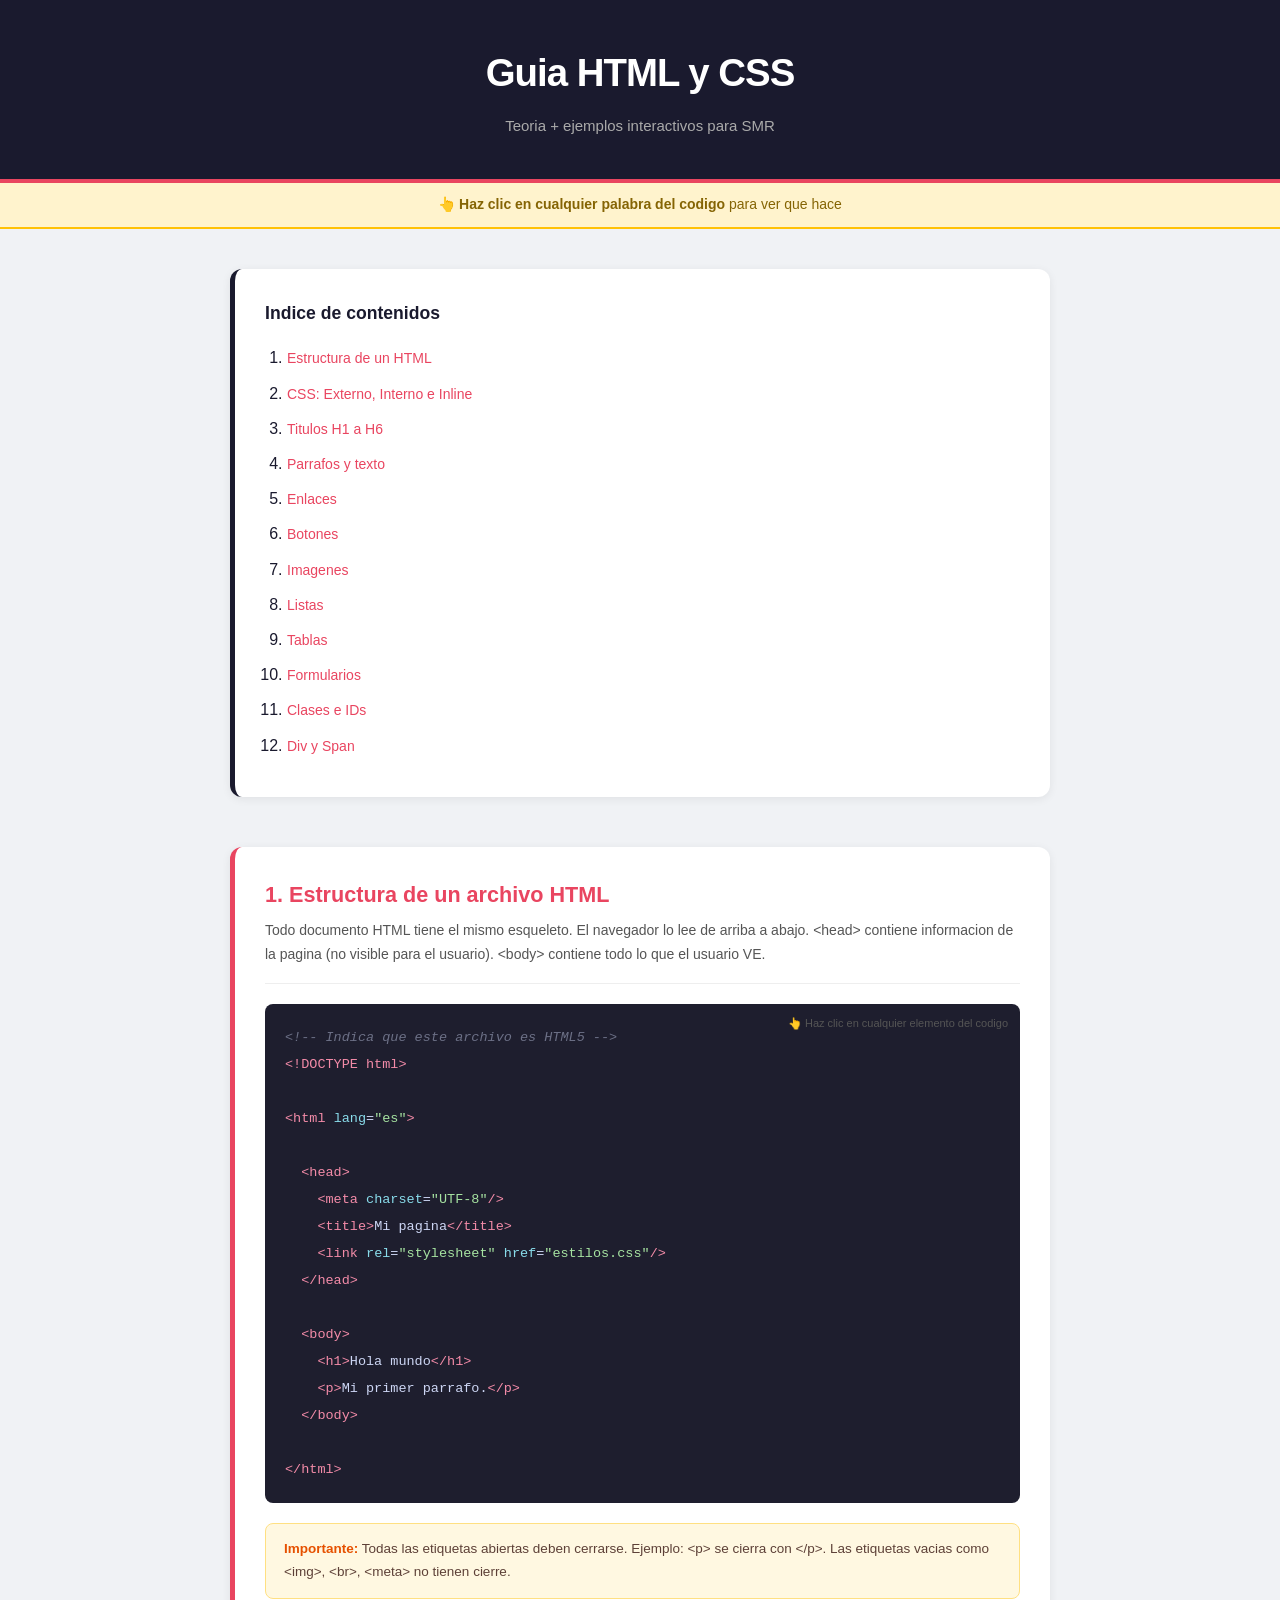
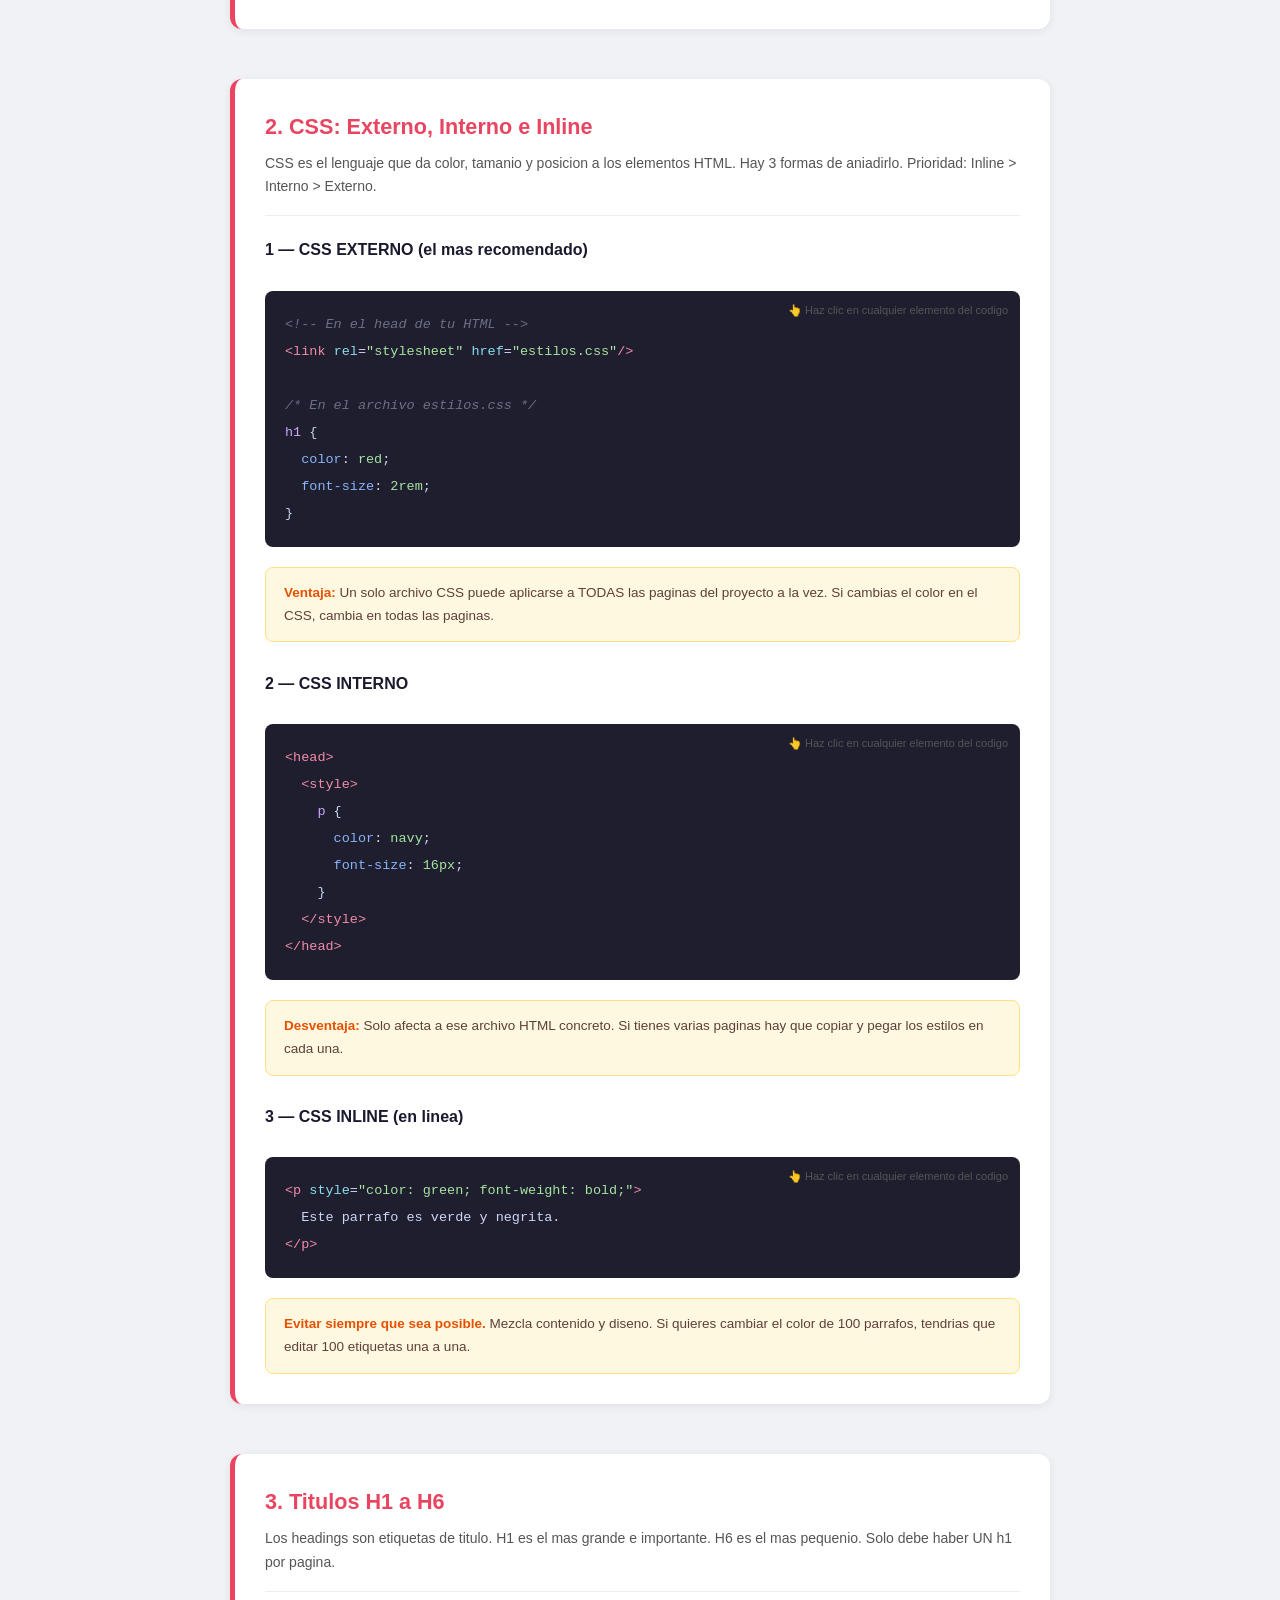
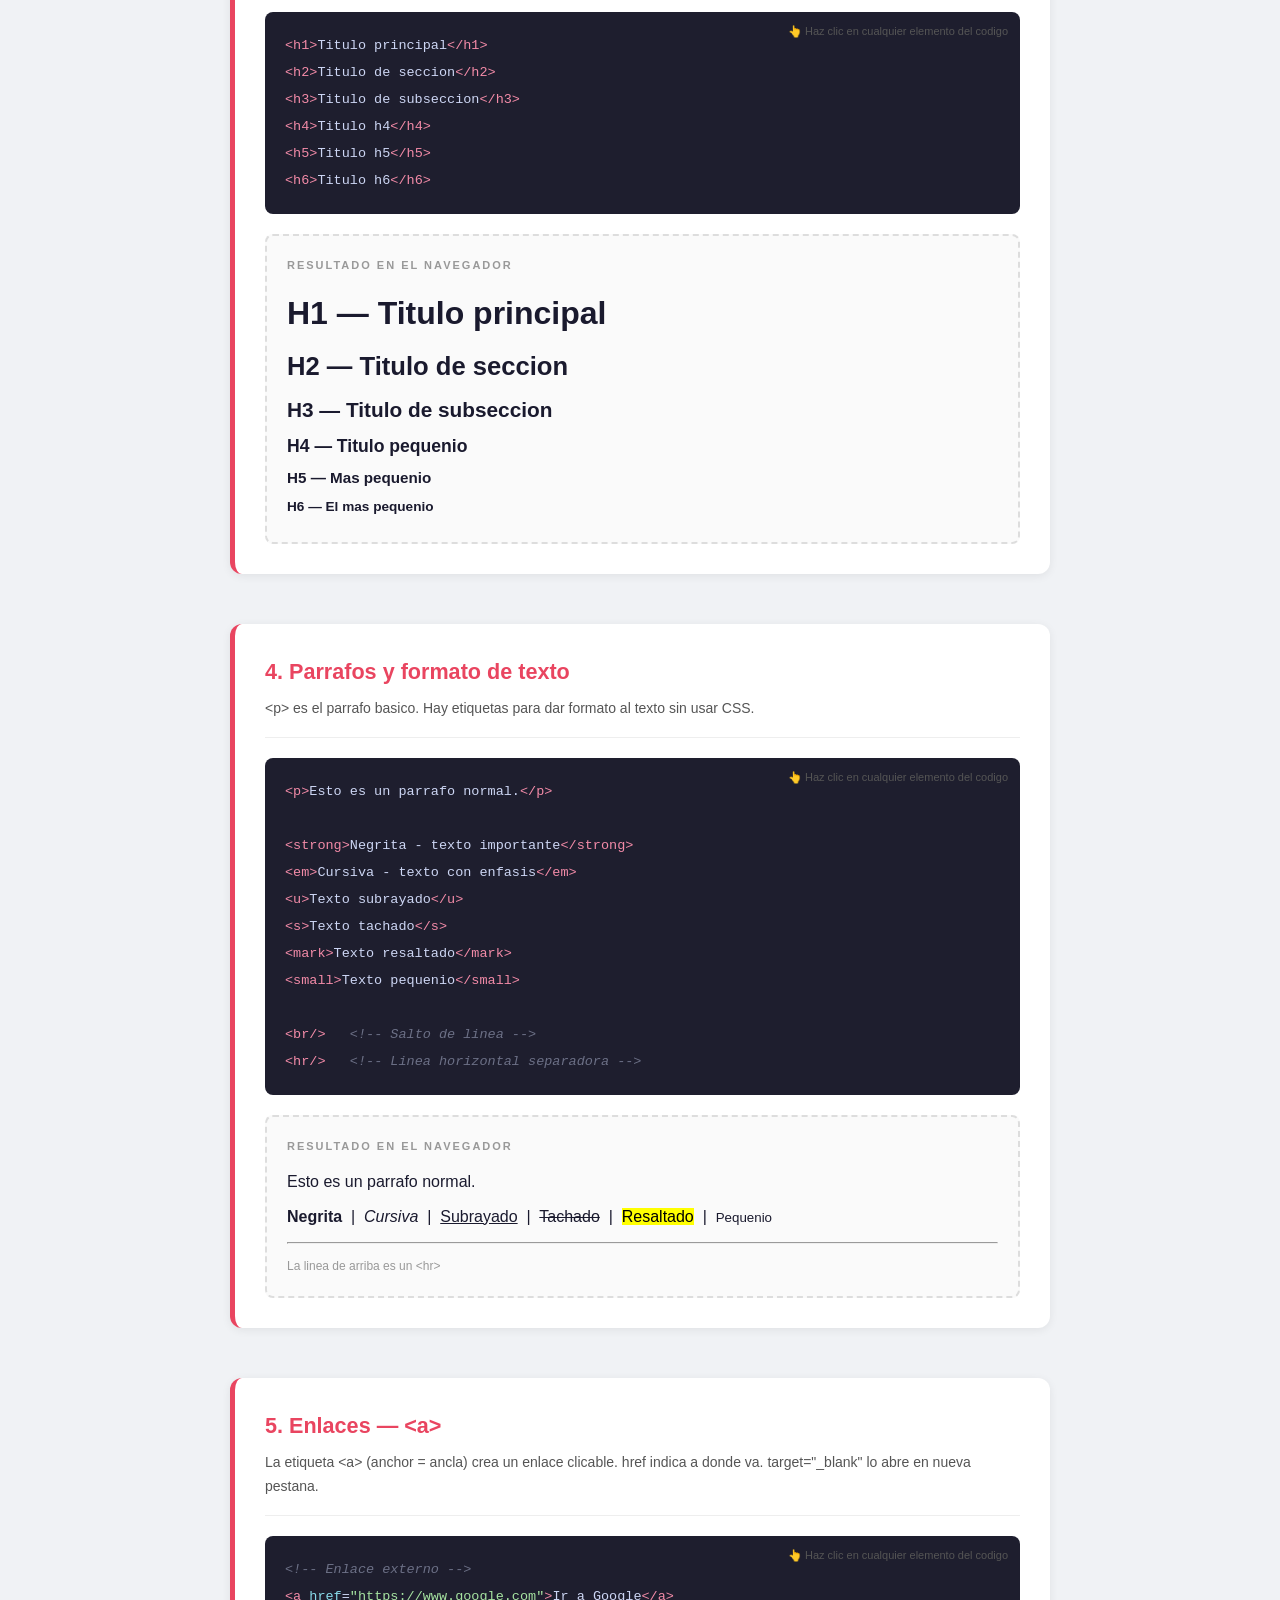
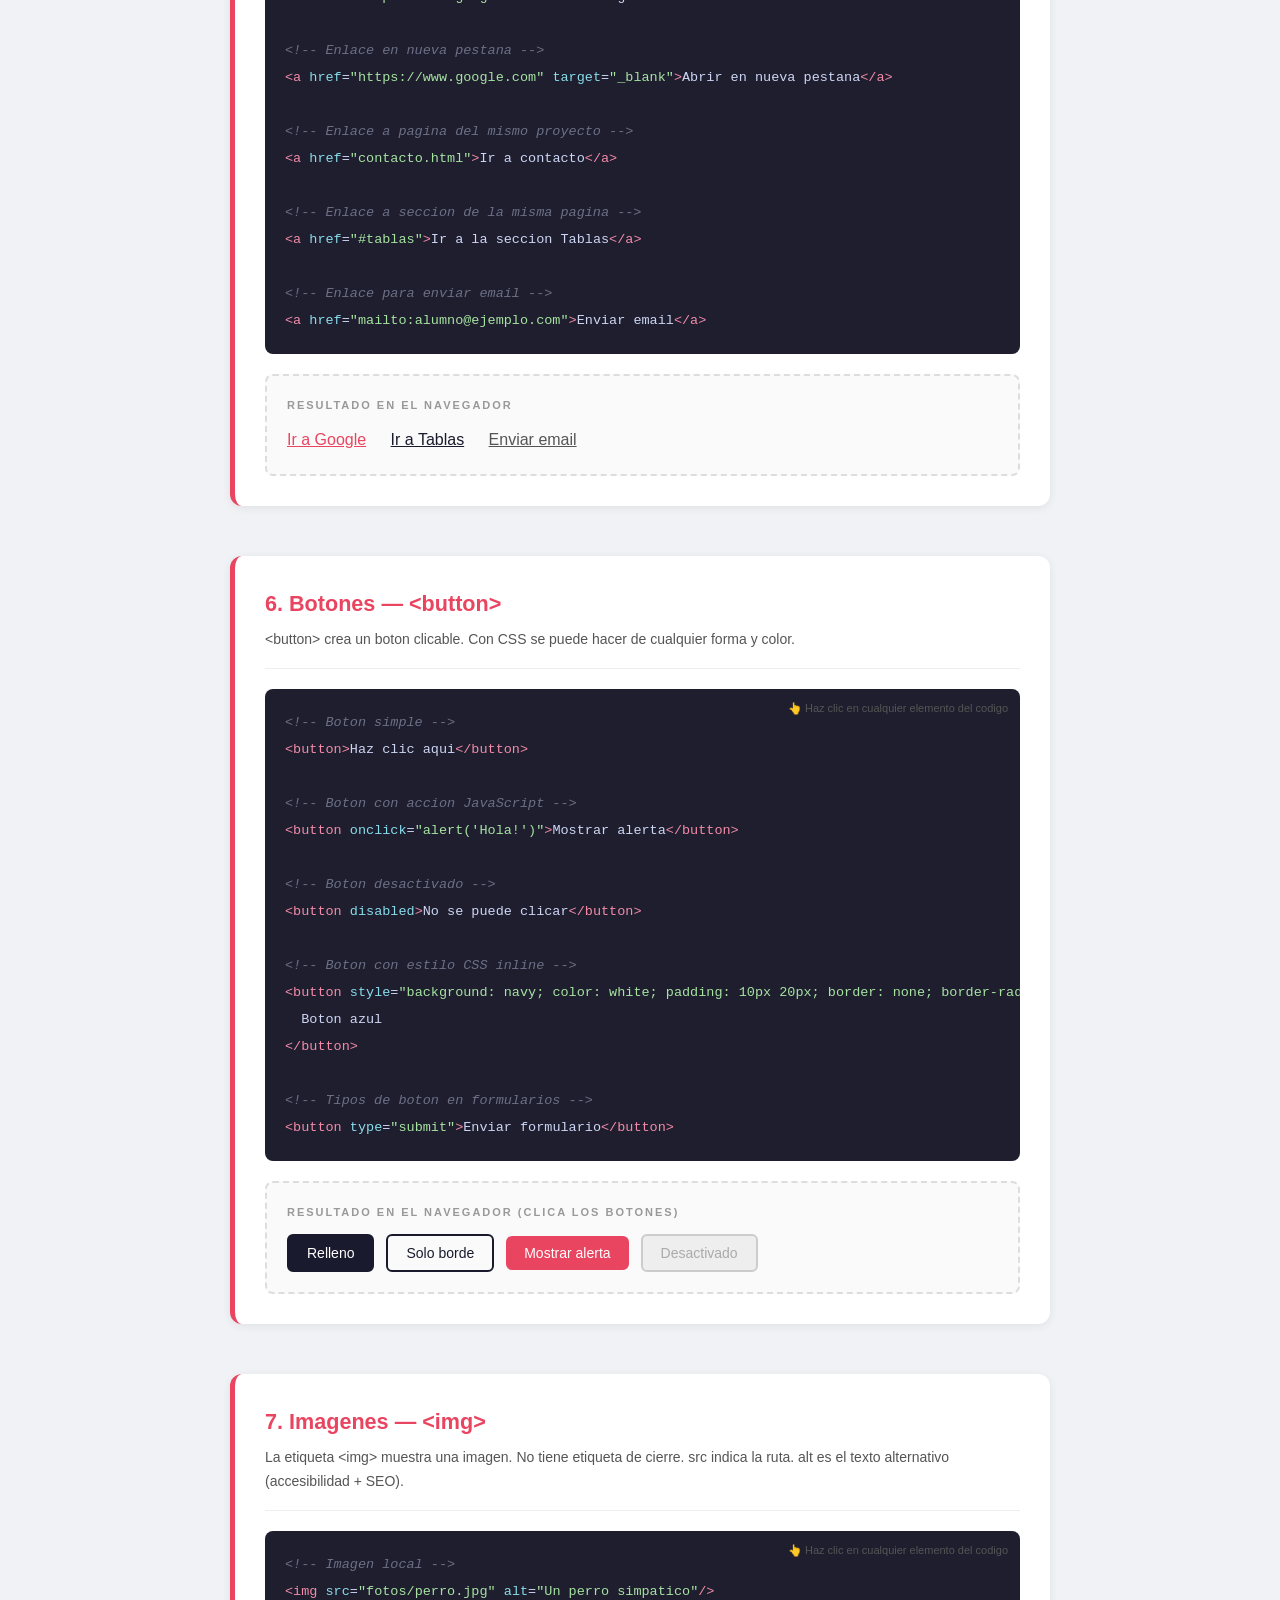
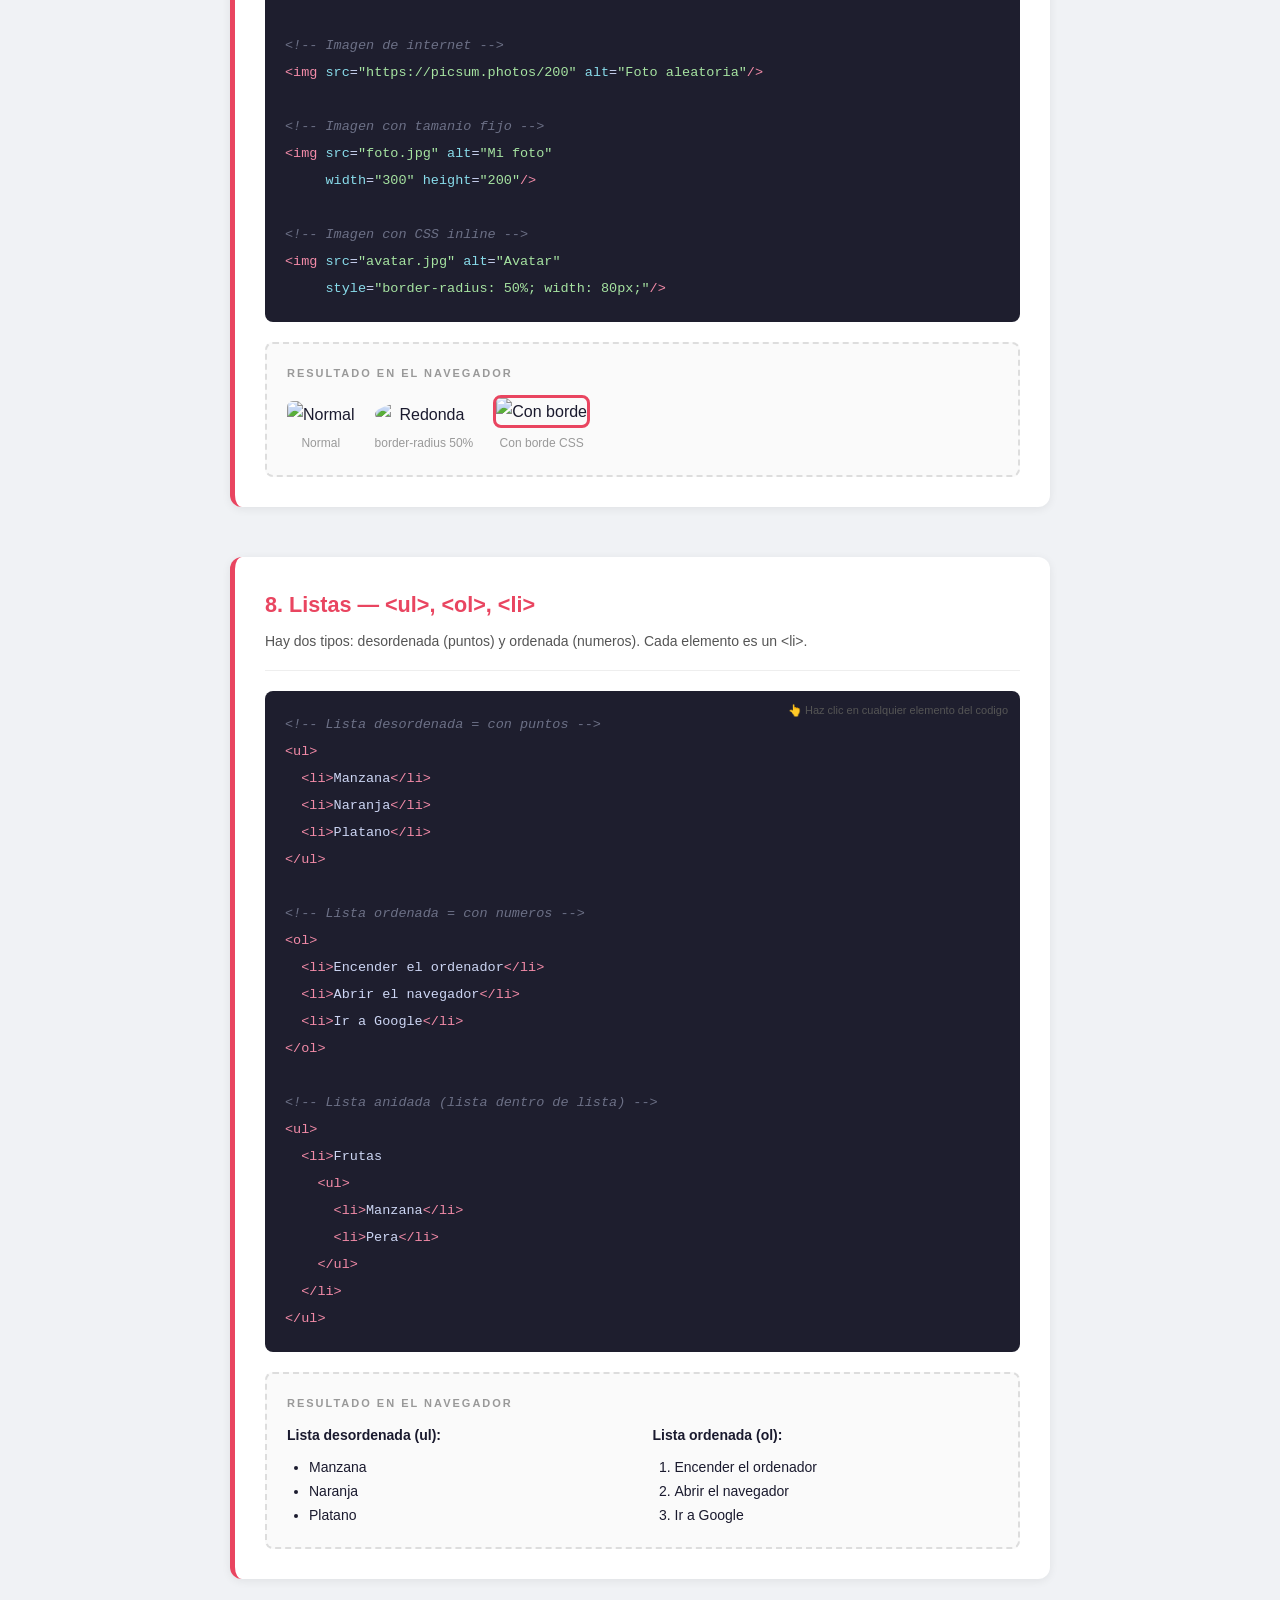
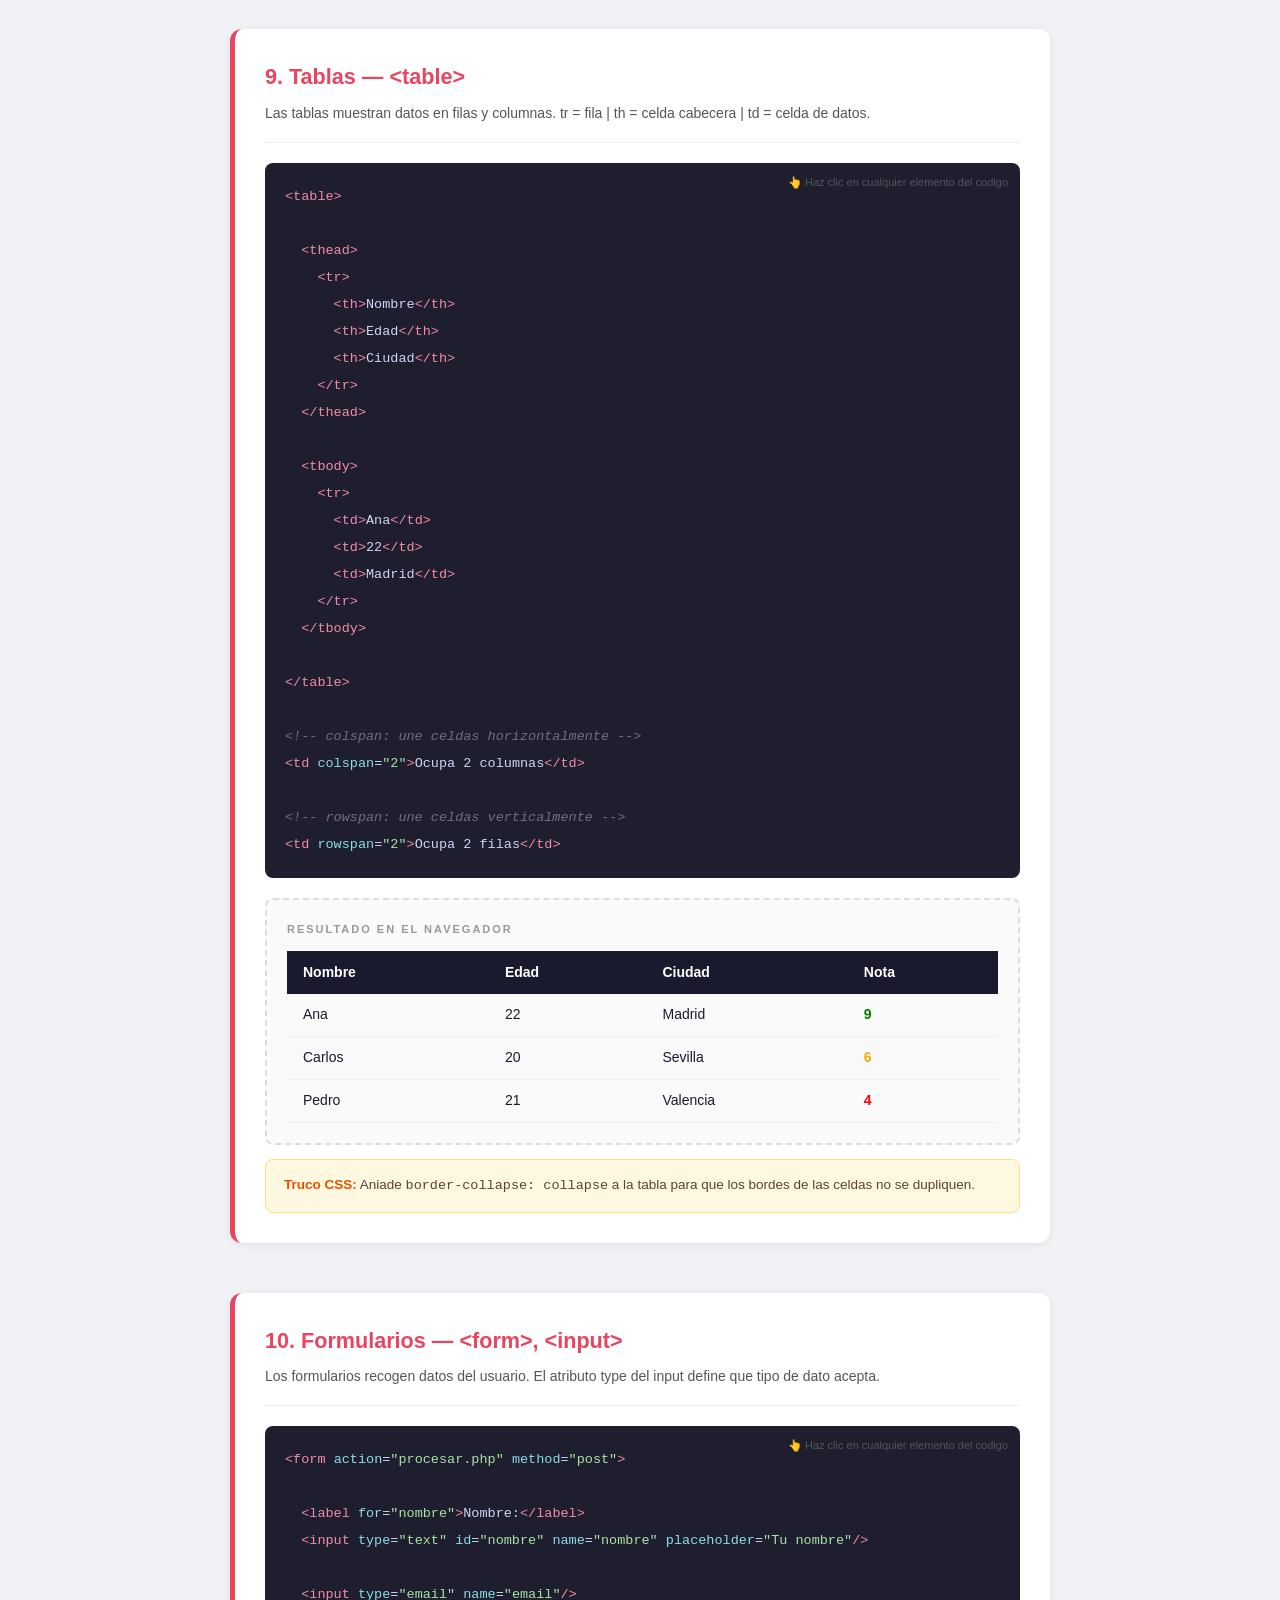
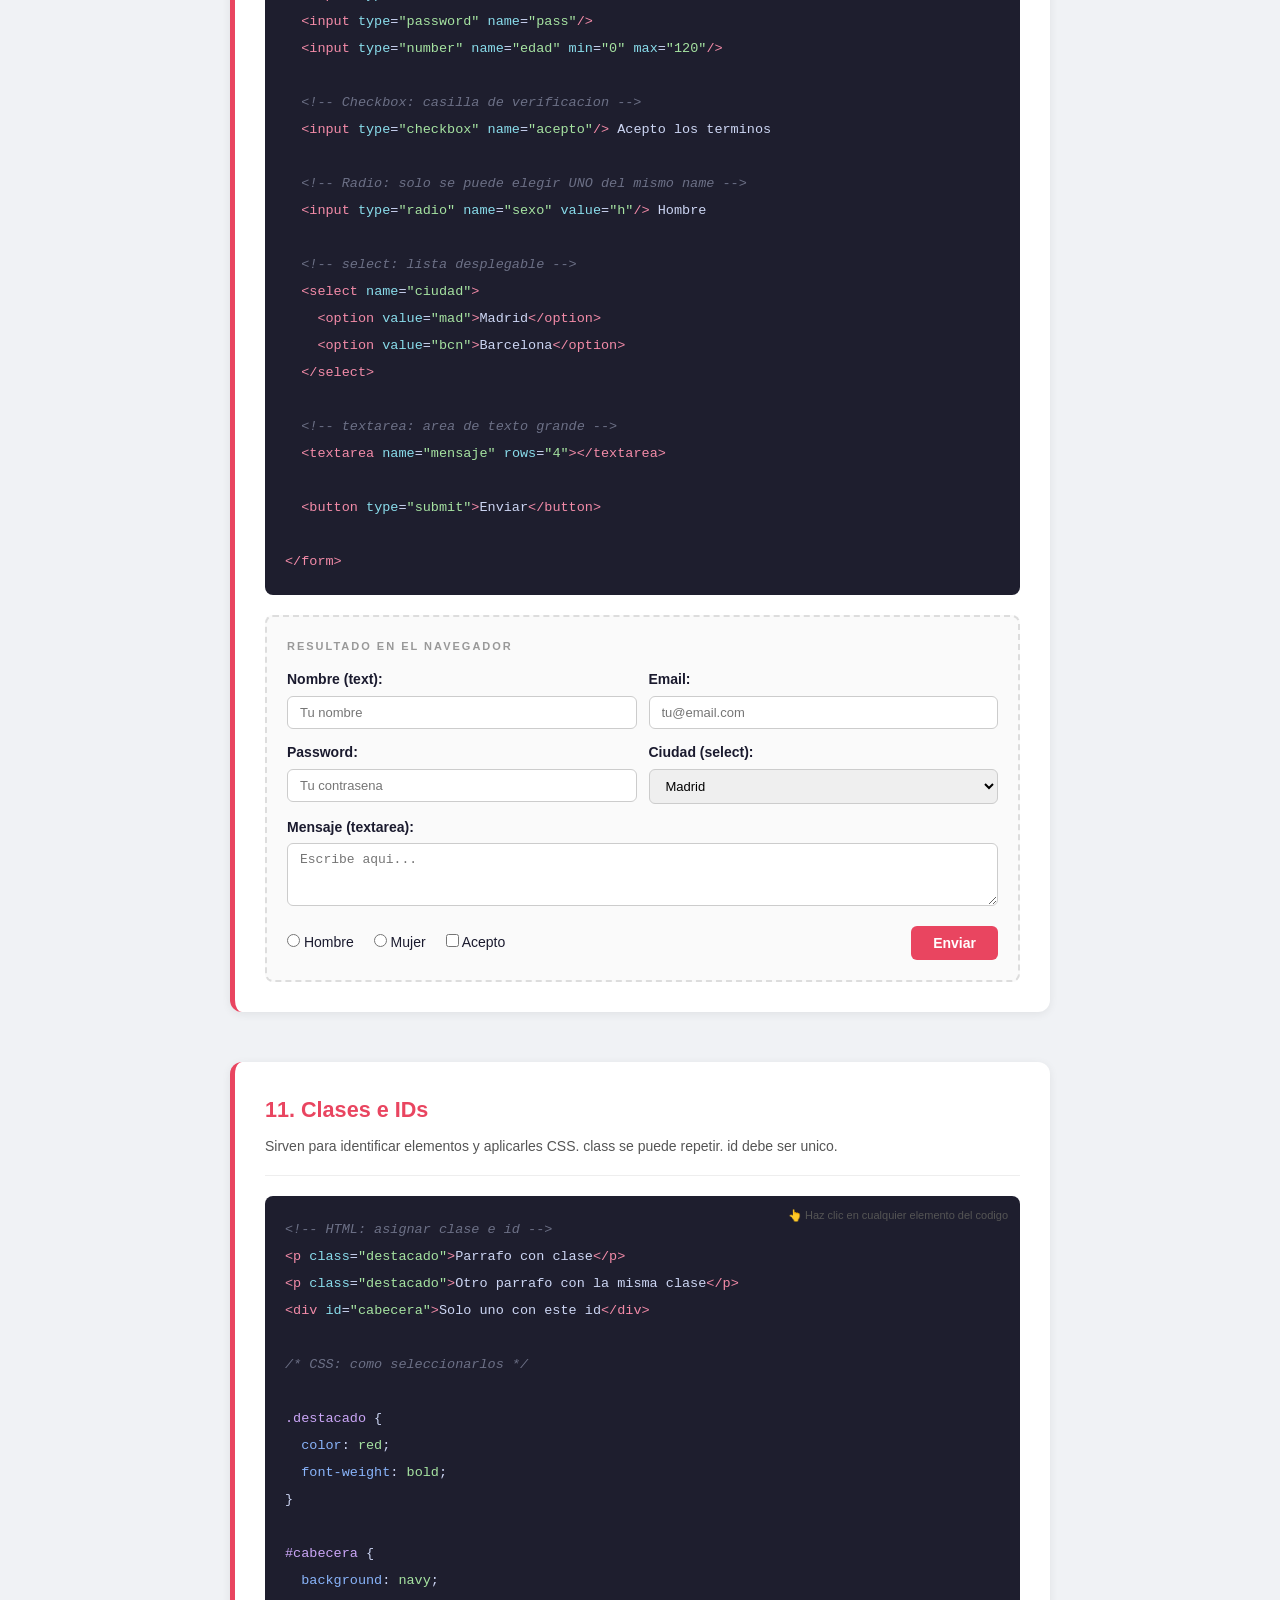
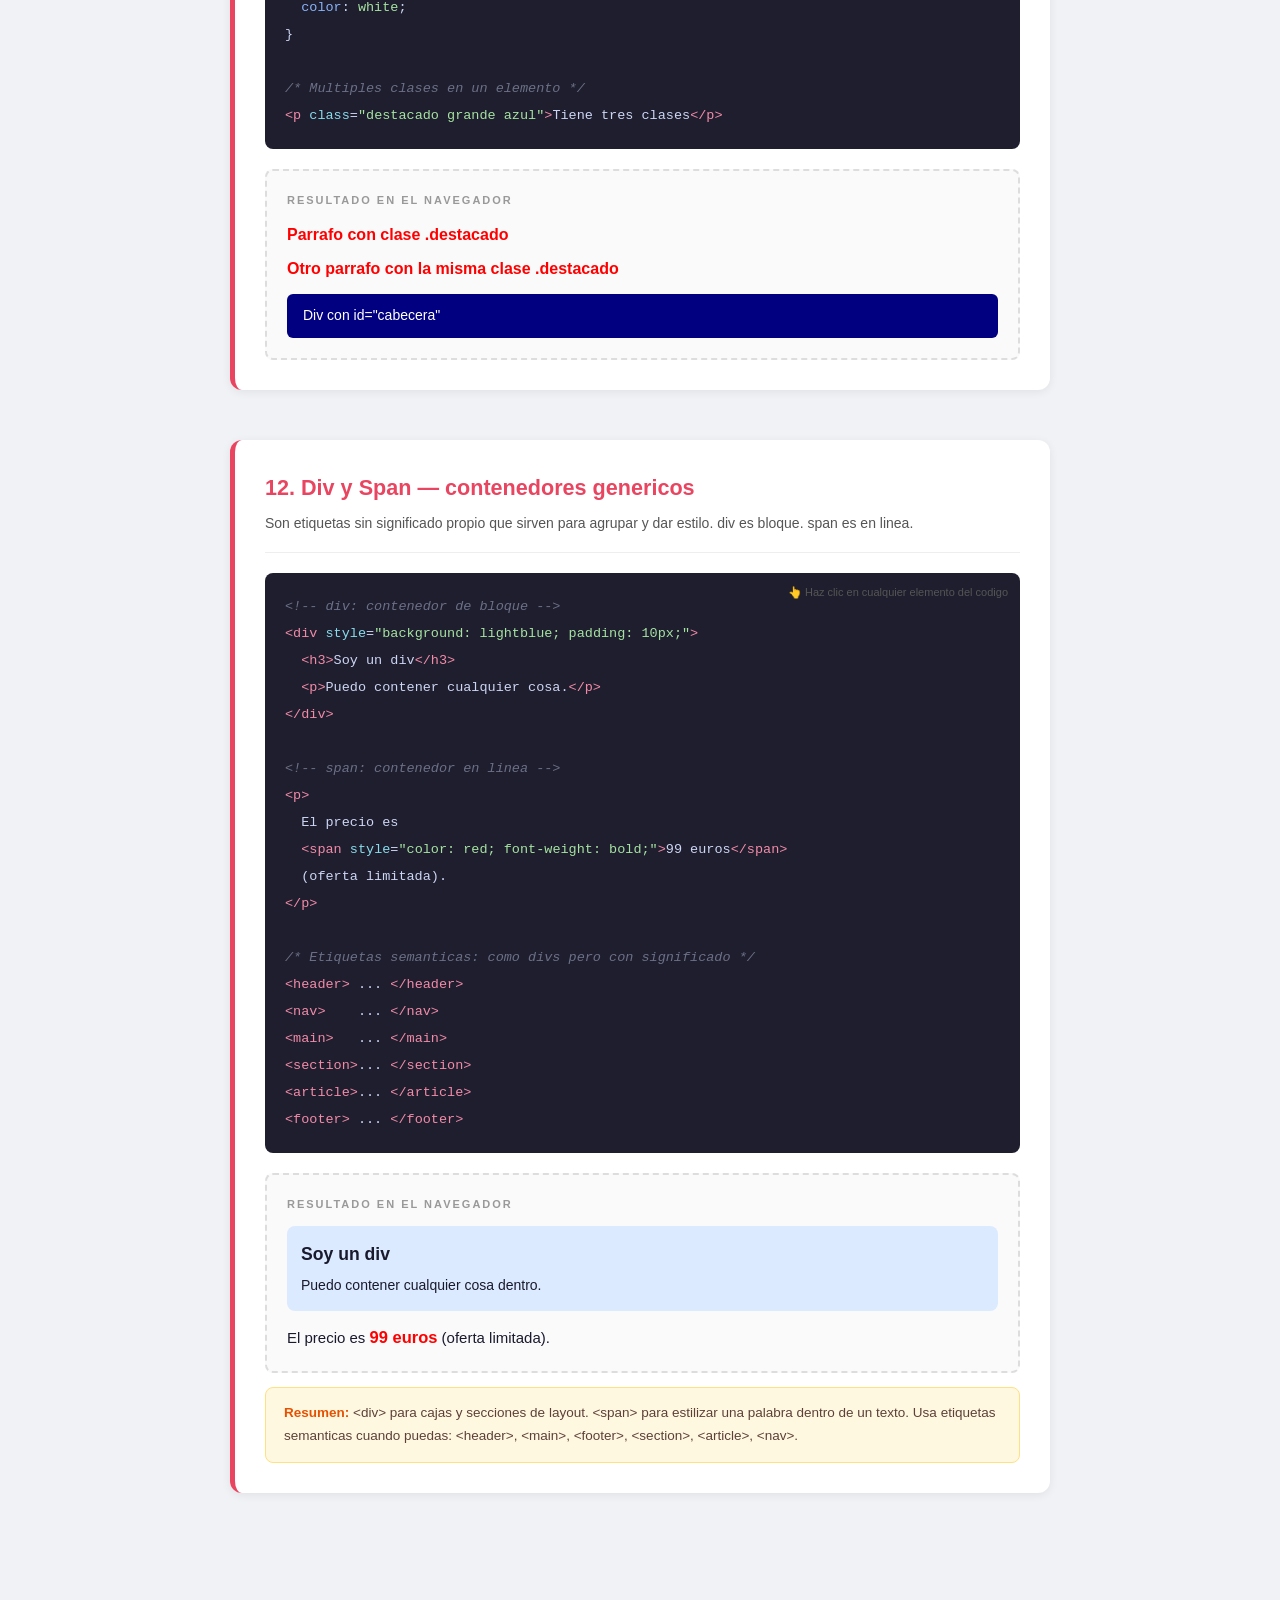
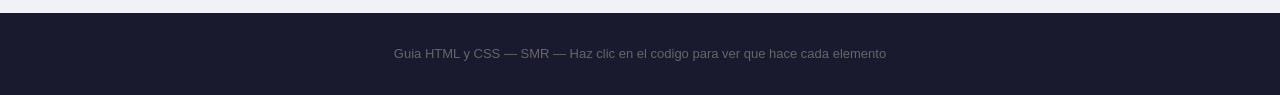
==== index.html @ 0a31df1b "Rename guia-html-css (1).html to index.html" ====
<!DOCTYPE html>
<!--
=============================================================
  GUIA HTML & CSS - 2o SMR
=============================================================
  Haz clic en cualquier palabra del codigo para ver que hace.
=============================================================
-->
<html lang="es">
<head>
  <meta charset="UTF-8"/>
  <meta name="viewport" content="width=device-width, initial-scale=1.0"/>
  <title>Guia HTML y CSS</title>
  <style>
    * { box-sizing: border-box; margin: 0; padding: 0; }

    body {
      font-family: 'Segoe UI', sans-serif;
      background: #f0f2f5;
      color: #1a1a2e;
      font-size: 16px;
      line-height: 1.7;
    }

    header {
      background: #1a1a2e;
      color: white;
      padding: 40px 30px;
      text-align: center;
      border-bottom: 4px solid #e94560;
    }
    header h1 { font-size: 2.4rem; letter-spacing: -1px; }
    header p  { color: #aaa; margin-top: 8px; font-size: 15px; }

    .hint-bar {
      background: #fff3cd;
      border-bottom: 2px solid #ffc107;
      text-align: center;
      padding: 10px;
      font-size: 14px;
      color: #856404;
    }

    main {
      max-width: 860px;
      margin: 40px auto;
      padding: 0 20px 80px;
      display: flex;
      flex-direction: column;
      gap: 50px;
    }

    .seccion {
      background: white;
      border-radius: 12px;
      padding: 30px;
      box-shadow: 0 2px 10px rgba(0,0,0,.07);
      border-left: 5px solid #e94560;
    }
    .seccion h2 {
      font-size: 1.35rem;
      margin-bottom: 6px;
      color: #e94560;
    }
    .seccion .descripcion {
      color: #555;
      font-size: 14px;
      margin-bottom: 20px;
      padding-bottom: 16px;
      border-bottom: 1px solid #eee;
    }

    /* Bloques de codigo */
    pre {
      background: #1e1e2e;
      color: #cdd6f4;
      border-radius: 8px;
      padding: 20px;
      font-family: 'Courier New', monospace;
      font-size: 13.5px;
      line-height: 2;
      overflow-x: auto;
      margin-bottom: 20px;
      position: relative;
    }
    pre::after {
      content: '👆 Haz clic en cualquier elemento del codigo';
      position: absolute;
      top: 8px;
      right: 12px;
      font-size: 11px;
      color: #555;
      font-family: 'Segoe UI', sans-serif;
      letter-spacing: 0;
    }

    /* Colores del codigo */
    .tag  { color: #f38ba8; }
    .atr  { color: #89dceb; }
    .val  { color: #a6e3a1; }
    .com  { color: #6c7086; font-style: italic; }
    .prp  { color: #89b4fa; }
    .sel  { color: #cba6f7; }
    .txt  { color: #cdd6f4; }

    /* Elementos clicables en el codigo */
    [data-tip] {
      cursor: pointer;
      border-radius: 3px;
      transition: background .15s, outline .15s;
      outline: 1px solid transparent;
    }
    [data-tip]:hover {
      outline: 1px solid rgba(255,255,255,.35);
      background: rgba(255,255,255,.08);
    }
    [data-tip]:active {
      background: rgba(255,255,255,.18);
    }

    /* Resultado visual */
    .resultado {
      background: #fafafa;
      border: 2px dashed #ddd;
      border-radius: 8px;
      padding: 20px;
      margin-top: 4px;
    }
    .resultado-label {
      font-size: 11px;
      letter-spacing: 2px;
      text-transform: uppercase;
      color: #999;
      margin-bottom: 12px;
      font-weight: 700;
    }

    .nota {
      background: #fff8e1;
      border: 1px solid #ffe082;
      border-radius: 8px;
      padding: 14px 18px;
      font-size: 13.5px;
      color: #5d4037;
      margin-top: 14px;
    }
    .nota strong { color: #e65100; }

    .indice {
      background: white;
      border-radius: 12px;
      padding: 30px;
      box-shadow: 0 2px 10px rgba(0,0,0,.07);
      border-left: 5px solid #1a1a2e;
    }
    .indice h2 { font-size: 1.1rem; margin-bottom: 16px; }
    .indice ol { padding-left: 22px; }
    .indice li { margin-bottom: 8px; }
    .indice a  { color: #e94560; font-size: 14px; text-decoration: none; }
    .indice a:hover { text-decoration: underline; }

    /* ═══════════════════════════════
       POPUP TOOLTIP
    ═══════════════════════════════ */
    #popup-overlay {
      display: none;
      position: fixed;
      inset: 0;
      z-index: 999;
    }
    #popup {
      display: none;
      position: fixed;
      z-index: 1000;
      background: white;
      border-radius: 14px;
      box-shadow: 0 8px 40px rgba(0,0,0,.22);
      padding: 0;
      max-width: 380px;
      width: 90vw;
      border: 2px solid #e94560;
      animation: popIn .18s cubic-bezier(.4,0,.2,1);
      overflow: hidden;
    }
    @keyframes popIn {
      from { opacity:0; transform: scale(.92) translateY(6px); }
      to   { opacity:1; transform: scale(1)  translateY(0); }
    }
    #popup-header {
      background: #1a1a2e;
      padding: 14px 18px;
      display: flex;
      align-items: center;
      justify-content: space-between;
      gap: 10px;
    }
    #popup-token {
      font-family: 'Courier New', monospace;
      font-size: 15px;
      font-weight: bold;
      color: #f38ba8;
      flex: 1;
      word-break: break-all;
    }
    #popup-type {
      font-size: 11px;
      letter-spacing: 2px;
      text-transform: uppercase;
      padding: 3px 10px;
      border-radius: 20px;
      white-space: nowrap;
    }
    .type-tag  { background: rgba(243,139,168,.15); color: #f38ba8; border: 1px solid rgba(243,139,168,.3); }
    .type-atr  { background: rgba(137,220,235,.15); color: #89dceb; border: 1px solid rgba(137,220,235,.3); }
    .type-val  { background: rgba(166,227,161,.15); color: #a6e3a1; border: 1px solid rgba(166,227,161,.3); }
    .type-prp  { background: rgba(137,180,250,.15); color: #89b4fa; border: 1px solid rgba(137,180,250,.3); }
    .type-sel  { background: rgba(203,166,247,.15); color: #cba6f7; border: 1px solid rgba(203,166,247,.3); }
    .type-com  { background: rgba(108,112,134,.15); color: #888;    border: 1px solid rgba(108,112,134,.3); }
    .type-txt  { background: rgba(205,214,244,.15); color: #cdd6f4; border: 1px solid rgba(205,214,244,.3); }

    #popup-close {
      background: none;
      border: none;
      color: #888;
      font-size: 20px;
      cursor: pointer;
      line-height: 1;
      padding: 0 0 0 8px;
      flex-shrink: 0;
    }
    #popup-close:hover { color: white; }

    #popup-body {
      padding: 18px 20px 20px;
    }
    #popup-desc {
      font-size: 14.5px;
      color: #333;
      line-height: 1.7;
      margin-bottom: 12px;
    }
    #popup-example {
      background: #f5f5f5;
      border-radius: 7px;
      padding: 10px 14px;
      font-family: 'Courier New', monospace;
      font-size: 12.5px;
      color: #444;
      border-left: 3px solid #e94560;
      display: none;
      white-space: pre-wrap;
      word-break: break-word;
    }

    /* Tabla del resultado */
    .demo-table { border-collapse: collapse; width: 100%; font-size: 14px; }
    .demo-table th { background: #1a1a2e; color: white; padding: 10px 16px; text-align: left; }
    .demo-table td { padding: 9px 16px; border-bottom: 1px solid #eee; }
    .demo-table tr:nth-child(even) td { background: #f9f9f9; }
  </style>
</head>
<body>

<header>
  <h1>Guia HTML y CSS</h1>
  <p>Teoria + ejemplos interactivos para SMR</p>
</header>

<div class="hint-bar">
  👆 <strong>Haz clic en cualquier palabra del codigo</strong> para ver que hace
</div>

<main>

  <!-- INDICE -->
  <nav class="indice">
    <h2>Indice de contenidos</h2>
    <ol>
      <li><a href="#estructura">Estructura de un HTML</a></li>
      <li><a href="#css-tipos">CSS: Externo, Interno e Inline</a></li>
      <li><a href="#headings">Titulos H1 a H6</a></li>
      <li><a href="#parrafos">Parrafos y texto</a></li>
      <li><a href="#enlaces">Enlaces</a></li>
      <li><a href="#botones">Botones</a></li>
      <li><a href="#imagenes">Imagenes</a></li>
      <li><a href="#listas">Listas</a></li>
      <li><a href="#tablas">Tablas</a></li>
      <li><a href="#formularios">Formularios</a></li>
      <li><a href="#clases-ids">Clases e IDs</a></li>
      <li><a href="#div-span">Div y Span</a></li>
    </ol>
  </nav>


  <!-- ══════════════════════════════════════ -->
  <!-- 1. ESTRUCTURA -->
  <!-- ══════════════════════════════════════ -->
  <section id="estructura" class="seccion">
    <h2>1. Estructura de un archivo HTML</h2>
    <p class="descripcion">
      Todo documento HTML tiene el mismo esqueleto. El navegador lo lee de arriba a abajo.
      &lt;head&gt; contiene informacion de la pagina (no visible para el usuario).
      &lt;body&gt; contiene todo lo que el usuario VE.
    </p>
    <pre><span class="com" data-tip="com|&lt;!-- comentario --&gt;|Un comentario en HTML. El navegador lo ignora completamente. Sirve para dejar notas en el codigo. No se muestra en la pagina.|&lt;!-- Esto es un comentario --&gt;">&lt;!-- Indica que este archivo es HTML5 --&gt;</span>
<span class="tag" data-tip="tag|&lt;!DOCTYPE html&gt;|Declaracion obligatoria que va SIEMPRE en la primera linea. Le dice al navegador que este archivo usa HTML5, la version moderna de HTML. Si no la pones, el navegador puede interpretar mal la pagina.">&lt;!DOCTYPE html&gt;</span>

<span class="tag" data-tip="tag|&lt;html&gt;|Etiqueta raiz que envuelve TODO el documento HTML. Todo el contenido de la pagina va dentro de ella.">&lt;html</span> <span class="atr" data-tip="atr|lang|Atributo que indica el idioma de la pagina. Importante para lectores de pantalla (accesibilidad) y para buscadores. Valor 'es' = espanol, 'en' = ingles, etc.|lang=&quot;es&quot;">lang</span>=<span class="val" data-tip="val|&quot;es&quot;|Valor del atributo lang. 'es' significa espanol. El navegador y los buscadores usan esto para saber en que idioma esta la pagina.">"es"</span><span class="tag" data-tip="tag|&gt;|Cierre del angulo de apertura de la etiqueta &lt;html&gt;. A partir de aqui empieza el contenido del documento.">&gt;</span>

  <span class="tag" data-tip="tag|&lt;head&gt;|Seccion de configuracion de la pagina. El usuario NO ve su contenido directamente. Aqui van: el titulo de la pestana, los estilos CSS, los scripts, la codificacion de caracteres, etc.">&lt;head&gt;</span>
    <span class="tag" data-tip="tag|&lt;meta&gt;|Etiqueta de metadatos. Proporciona informacion sobre la pagina al navegador y a los buscadores. No tiene etiqueta de cierre.">&lt;meta</span> <span class="atr" data-tip="atr|charset|Atributo que define la codificacion de caracteres del documento. Es fundamental para que se muestren bien tildes, enies y caracteres especiales.|charset=&quot;UTF-8&quot;">charset</span>=<span class="val" data-tip="val|&quot;UTF-8&quot;|Codificacion de caracteres universal. UTF-8 soporta practicamente todos los idiomas del mundo, incluido el espanol con sus tildes y enies. SIEMPRE usa UTF-8.">"UTF-8"</span><span class="tag" data-tip="tag|/&gt;|Cierre de etiqueta automatica (self-closing). Etiquetas como &lt;meta&gt;, &lt;img&gt;, &lt;br&gt; y &lt;input&gt; no tienen contenido dentro, por eso se cierran asi.">/&gt;</span>
    <span class="tag" data-tip="tag|&lt;title&gt;|Define el titulo de la pagina que aparece en la pestana del navegador y en los resultados de busqueda de Google. Muy importante para el SEO.">&lt;title&gt;</span><span class="txt" data-tip="txt|Mi pagina|El texto que aparecera en la pestana del navegador. Pon un nombre descriptivo de tu pagina aqui.">Mi pagina</span><span class="tag" data-tip="tag|&lt;/title&gt;|Cierra la etiqueta title. Todo lo que este entre &lt;title&gt; y &lt;/title&gt; es el titulo de la pestana.">&lt;/title&gt;</span>
    <span class="tag" data-tip="tag|&lt;link&gt;|Enlaza un recurso externo con la pagina. Normalmente se usa para cargar archivos CSS externos. No tiene etiqueta de cierre.">&lt;link</span> <span class="atr" data-tip="atr|rel|Indica la relacion entre el documento HTML y el archivo enlazado. El valor 'stylesheet' le dice al navegador que el archivo enlazado es una hoja de estilos CSS.|rel=&quot;stylesheet&quot;">rel</span>=<span class="val" data-tip="val|&quot;stylesheet&quot;|Significa 'hoja de estilos'. Le indica al navegador que el archivo enlazado contiene CSS que debe aplicar a la pagina.">"stylesheet"</span> <span class="atr" data-tip="atr|href|Atributo que contiene la ruta o URL del archivo a enlazar. En &lt;link&gt; apunta al archivo CSS. En &lt;a&gt; apunta a la pagina de destino.|href=&quot;estilos.css&quot;">href</span>=<span class="val" data-tip="val|&quot;estilos.css&quot;|Ruta al archivo CSS externo. Puede ser relativa (en el mismo proyecto) o absoluta (URL completa). Si el archivo esta en una carpeta: 'css/estilos.css'.">"estilos.css"</span><span class="tag" data-tip="tag|/&gt;|Cierre de etiqueta automatica de &lt;link&gt;. Esta etiqueta no tiene contenido propio, solo atributos.">/&gt;</span>
  <span class="tag" data-tip="tag|&lt;/head&gt;|Cierra la seccion head. Todo lo que configuraste para la pagina queda encerrado aqui.">&lt;/head&gt;</span>

  <span class="tag" data-tip="tag|&lt;body&gt;|Contiene TODO el contenido visible de la pagina: textos, imagenes, botones, tablas, formularios, etc. Solo puede haber UN &lt;body&gt; por pagina.">&lt;body&gt;</span>
    <span class="tag" data-tip="tag|&lt;h1&gt;|Titulo principal de la pagina. Es el mas grande e importante. Solo debe haber UNO por pagina (buena practica para SEO). El navegador lo muestra en negrita y grande por defecto.">&lt;h1&gt;</span><span class="txt" data-tip="txt|Hola mundo|Texto que se mostrara dentro del h1. Es el contenido visible de la etiqueta.">Hola mundo</span><span class="tag" data-tip="tag|&lt;/h1&gt;|Cierra el titulo h1. Toda etiqueta que se abre debe cerrarse, excepto las etiquetas vacias como &lt;img&gt; o &lt;br&gt;.">&lt;/h1&gt;</span>
    <span class="tag" data-tip="tag|&lt;p&gt;|Etiqueta de parrafo. Agrupa un bloque de texto. El navegador anade espacio automatico arriba y abajo de cada parrafo para separarlos visualmente.">&lt;p&gt;</span><span class="txt" data-tip="txt|Mi primer parrafo.|El texto visible del parrafo. Puede contener otras etiquetas dentro como &lt;strong&gt;, &lt;em&gt;, &lt;a&gt;, etc.">Mi primer parrafo.</span><span class="tag" data-tip="tag|&lt;/p&gt;|Cierra el parrafo. Todo el texto entre &lt;p&gt; y &lt;/p&gt; forma un parrafo.">&lt;/p&gt;</span>
  <span class="tag" data-tip="tag|&lt;/body&gt;|Cierra la seccion body. Todo el contenido visible de la pagina debe estar entre &lt;body&gt; y &lt;/body&gt;.">&lt;/body&gt;</span>

<span class="tag" data-tip="tag|&lt;/html&gt;|Cierra el documento HTML. Debe ser siempre la ultima etiqueta del archivo.">&lt;/html&gt;</span></pre>
    <div class="nota">
      <strong>Importante:</strong> Todas las etiquetas abiertas deben cerrarse.
      Ejemplo: &lt;p&gt; se cierra con &lt;/p&gt;.
      Las etiquetas vacias como &lt;img&gt;, &lt;br&gt;, &lt;meta&gt; no tienen cierre.
    </div>
  </section>


  <!-- ══════════════════════════════════════ -->
  <!-- 2. CSS TIPOS -->
  <!-- ══════════════════════════════════════ -->
  <section id="css-tipos" class="seccion">
    <h2>2. CSS: Externo, Interno e Inline</h2>
    <p class="descripcion">
      CSS es el lenguaje que da color, tamanio y posicion a los elementos HTML.
      Hay 3 formas de aniadirlo. Prioridad: Inline &gt; Interno &gt; Externo.
    </p>

    <strong>1 — CSS EXTERNO (el mas recomendado)</strong><br><br>
    <pre><span class="com" data-tip="com|&lt;!-- comentario --&gt;|Comentario HTML. El navegador lo ignora, es solo para el desarrollador.">&lt;!-- En el head de tu HTML --&gt;</span>
<span class="tag" data-tip="tag|&lt;link&gt;|Enlaza el archivo CSS externo con esta pagina HTML. Ponla siempre dentro del &lt;head&gt;.">&lt;link</span> <span class="atr" data-tip="atr|rel|Tipo de relacion con el archivo enlazado. 'stylesheet' indica que es un archivo de estilos CSS.">rel</span>=<span class="val" data-tip="val|&quot;stylesheet&quot;|Valor que indica que el archivo enlazado es una hoja de estilos CSS.">"stylesheet"</span> <span class="atr" data-tip="atr|href|Ruta al archivo CSS externo. Puede ser relativa como 'estilos.css' o 'css/main.css'.">href</span>=<span class="val" data-tip="val|&quot;estilos.css&quot;|Nombre o ruta del archivo CSS. El archivo debe existir en tu proyecto con ese nombre exacto.">"estilos.css"</span><span class="tag" data-tip="tag|/&gt;|Cierre de la etiqueta link. No tiene contenido propio.">/&gt;</span>

<span class="com" data-tip="com|/* comentario CSS */|Comentario en CSS. Se usa /* para abrir y */ para cerrar. El navegador lo ignora.">/* En el archivo estilos.css */</span>
<span class="sel" data-tip="sel|h1|Selector CSS. Indica a que elemento HTML se aplican los estilos. 'h1' aplica los estilos a todos los &lt;h1&gt; de la pagina.">h1</span> {
  <span class="prp" data-tip="prp|color|Propiedad CSS que cambia el color del texto. Acepta nombres de colores en ingles, codigos HEX (#ff0000), RGB (rgb(255,0,0)) o HSL.">color</span>: <span class="val" data-tip="val|red|Valor de la propiedad color. 'red' es rojo. Otros: blue, green, white, black, orange, #e94560, rgb(255,0,0)...">red</span>;
  <span class="prp" data-tip="prp|font-size|Propiedad CSS que cambia el tamanio del texto. Puede usar: px (pixeles), rem (relativo al root), em (relativo al padre), % (porcentaje).">font-size</span>: <span class="val" data-tip="val|2rem|Unidad de medida CSS. 1rem = tamanio de fuente del elemento raiz (normalmente 16px). 2rem = 32px. Es preferible a px porque se adapta a la configuracion del usuario.">2rem</span>;
}</pre>
    <div class="nota"><strong>Ventaja:</strong> Un solo archivo CSS puede aplicarse a TODAS las paginas del proyecto a la vez. Si cambias el color en el CSS, cambia en todas las paginas.</div>
    <br>

    <strong>2 — CSS INTERNO</strong><br><br>
    <pre><span class="tag" data-tip="tag|&lt;head&gt;|El CSS interno se pone dentro del head, en una etiqueta &lt;style&gt;.">&lt;head&gt;</span>
  <span class="tag" data-tip="tag|&lt;style&gt;|Etiqueta que contiene CSS interno. Todo el CSS escrito aqui dentro solo afecta a esta pagina HTML concreta. Si tienes 10 paginas, tendrias que repetirlo en las 10.">&lt;style&gt;</span>
    <span class="sel" data-tip="sel|p|Selector que apunta a todos los elementos &lt;p&gt; (parrafos) de la pagina. Los estilos dentro de las llaves se aplican a todos ellos.">p</span> {
      <span class="prp" data-tip="prp|color|Cambia el color del texto del elemento seleccionado.">color</span>: <span class="val" data-tip="val|navy|Color azul marino. En CSS puedes usar nombres de colores en ingles. Hay 140 nombres de colores predefinidos como navy, tomato, coral, teal, etc.">navy</span>;
      <span class="prp" data-tip="prp|font-size|Tamanio de la fuente (texto). 16px es el tamanio por defecto del navegador.">font-size</span>: <span class="val" data-tip="val|16px|Pixeles. Es la unidad mas comun en CSS. 1px = 1 pixel de pantalla. Tamanios tipicos: 12-14px para notas, 16px para texto normal, 18-24px para subtitulos.">16px</span>;
    }
  <span class="tag" data-tip="tag|&lt;/style&gt;|Cierra la etiqueta style. Todo el CSS debe estar entre &lt;style&gt; y &lt;/style&gt;.">&lt;/style&gt;</span>
<span class="tag" data-tip="tag|&lt;/head&gt;|Cierra el head.">&lt;/head&gt;</span></pre>
    <div class="nota"><strong>Desventaja:</strong> Solo afecta a ese archivo HTML concreto. Si tienes varias paginas hay que copiar y pegar los estilos en cada una.</div>
    <br>

    <strong>3 — CSS INLINE (en linea)</strong><br><br>
    <pre><span class="tag" data-tip="tag|&lt;p&gt;|Etiqueta de parrafo. En este caso lleva CSS directamente dentro con el atributo style.">&lt;p</span> <span class="atr" data-tip="atr|style|Atributo especial que permite escribir CSS directamente dentro de una etiqueta HTML. Los estilos solo afectan a ESA etiqueta concreta, no a las demas.">style</span>=<span class="val" data-tip="val|&quot;color: green; font-weight: bold;&quot;|El valor del atributo style contiene reglas CSS separadas por punto y coma. Aqui: color verde y texto en negrita. Sintaxis: 'propiedad: valor; propiedad: valor;'">"color: green; font-weight: bold;"</span><span class="tag" data-tip="tag|&gt;|Cierra el angulo de apertura de la etiqueta. A partir de aqui va el contenido.">&gt;</span>
  Este parrafo es verde y negrita.
<span class="tag" data-tip="tag|&lt;/p&gt;|Cierra el parrafo.">&lt;/p&gt;</span></pre>
    <div class="nota"><strong>Evitar siempre que sea posible.</strong> Mezcla contenido y diseno. Si quieres cambiar el color de 100 parrafos, tendrias que editar 100 etiquetas una a una.</div>
  </section>


  <!-- ══════════════════════════════════════ -->
  <!-- 3. HEADINGS -->
  <!-- ══════════════════════════════════════ -->
  <section id="headings" class="seccion">
    <h2>3. Titulos H1 a H6</h2>
    <p class="descripcion">
      Los headings son etiquetas de titulo. H1 es el mas grande e importante.
      H6 es el mas pequenio. Solo debe haber UN h1 por pagina.
    </p>
    <pre><span class="tag" data-tip="tag|&lt;h1&gt;|Titulo de nivel 1. El mas importante y grande. Usar solo UNO por pagina. Los buscadores como Google le dan mucho peso para el SEO (posicionamiento).">&lt;h1&gt;</span><span class="txt" data-tip="txt|Titulo principal|Texto que se mostrara como titulo h1. Suele ser el nombre de la pagina o el asunto principal.">Titulo principal</span><span class="tag" data-tip="tag|&lt;/h1&gt;|Cierra el titulo h1.">&lt;/h1&gt;</span>
<span class="tag" data-tip="tag|&lt;h2&gt;|Titulo de nivel 2. Se usa para las secciones principales de la pagina, bajo el h1. Puede haber varios h2 en una pagina.">&lt;h2&gt;</span><span class="txt" data-tip="txt|Titulo de seccion|Texto del subtitulo de seccion.">Titulo de seccion</span><span class="tag" data-tip="tag|&lt;/h2&gt;|Cierra el titulo h2.">&lt;/h2&gt;</span>
<span class="tag" data-tip="tag|&lt;h3&gt;|Titulo de nivel 3. Se usa para subsecciones dentro de una seccion h2. Jerarquia: h1 &gt; h2 &gt; h3 &gt; h4 &gt; h5 &gt; h6.">&lt;h3&gt;</span><span class="txt" data-tip="txt|Titulo de subseccion|Texto del subtitulo de subseccion.">Titulo de subseccion</span><span class="tag" data-tip="tag|&lt;/h3&gt;|Cierra el titulo h3.">&lt;/h3&gt;</span>
<span class="tag" data-tip="tag|&lt;h4&gt;|Titulo de nivel 4. Cada vez menos usado. Buena practica: no saltar niveles (no usar h4 sin tener un h3 antes).">&lt;h4&gt;</span><span class="txt" data-tip="txt|Titulo h4|Titulo de cuarto nivel.">Titulo h4</span><span class="tag" data-tip="tag|&lt;/h4&gt;|Cierra el titulo h4.">&lt;/h4&gt;</span>
<span class="tag" data-tip="tag|&lt;h5&gt;|Titulo de nivel 5. Raramente necesario. Si necesitas tantos niveles considera reorganizar el contenido.">&lt;h5&gt;</span><span class="txt" data-tip="txt|Titulo h5|Titulo de quinto nivel.">Titulo h5</span><span class="tag" data-tip="tag|&lt;/h5&gt;|Cierra el titulo h5.">&lt;/h5&gt;</span>
<span class="tag" data-tip="tag|&lt;h6&gt;|Titulo de nivel 6. El mas pequenio. En la practica se usa muy poco.">&lt;h6&gt;</span><span class="txt" data-tip="txt|Titulo h6|Titulo de sexto nivel, el mas pequenio.">Titulo h6</span><span class="tag" data-tip="tag|&lt;/h6&gt;|Cierra el titulo h6.">&lt;/h6&gt;</span></pre>

    <div class="resultado">
      <p class="resultado-label">Resultado en el navegador</p>
      <h1 style="font-size:2em;margin:4px 0">H1 — Titulo principal</h1>
      <h2 style="font-size:1.6em;margin:4px 0;color:inherit">H2 — Titulo de seccion</h2>
      <h3 style="font-size:1.3em;margin:4px 0">H3 — Titulo de subseccion</h3>
      <h4 style="font-size:1.1em;margin:4px 0">H4 — Titulo pequenio</h4>
      <h5 style="font-size:.95em;margin:4px 0">H5 — Mas pequenio</h5>
      <h6 style="font-size:.85em;margin:4px 0">H6 — El mas pequenio</h6>
    </div>
  </section>


  <!-- ══════════════════════════════════════ -->
  <!-- 4. PARRAFOS Y TEXTO -->
  <!-- ══════════════════════════════════════ -->
  <section id="parrafos" class="seccion">
    <h2>4. Parrafos y formato de texto</h2>
    <p class="descripcion">
      &lt;p&gt; es el parrafo basico. Hay etiquetas para dar formato al texto sin usar CSS.
    </p>
    <pre><span class="tag" data-tip="tag|&lt;p&gt;|Parrafo. Agrupa un bloque de texto. El navegador anade margen automatico arriba y abajo para separar parrafos. Es una etiqueta de bloque (ocupa toda la linea).">&lt;p&gt;</span><span class="txt" data-tip="txt|Esto es un parrafo.|Contenido visible del parrafo. Puede incluir texto, imagenes, enlaces, etc.">Esto es un parrafo normal.</span><span class="tag" data-tip="tag|&lt;/p&gt;|Cierra el parrafo. Obligatorio.">&lt;/p&gt;</span>

<span class="tag" data-tip="tag|&lt;strong&gt;|Texto en negrita con significado semantico: indica que ese texto es MUY IMPORTANTE. El navegador lo muestra en negrita. A diferencia de &lt;b&gt;, &lt;strong&gt; tambien lo dice a los lectores de pantalla.">&lt;strong&gt;</span>Negrita - texto importante<span class="tag" data-tip="tag|&lt;/strong&gt;|Cierra la negrita semantica.">&lt;/strong&gt;</span>
<span class="tag" data-tip="tag|&lt;em&gt;|Texto en cursiva con significado semantico: indica enfasis. El navegador lo muestra en italica. A diferencia de &lt;i&gt;, &lt;em&gt; indica importancia a los lectores de pantalla y buscadores.">&lt;em&gt;</span>Cursiva - texto con enfasis<span class="tag" data-tip="tag|&lt;/em&gt;|Cierra la cursiva con enfasis.">&lt;/em&gt;</span>
<span class="tag" data-tip="tag|&lt;u&gt;|Subraya el texto. Usar con cuidado porque el subrayado normalmente indica un enlace y puede confundir al usuario.">&lt;u&gt;</span>Texto subrayado<span class="tag" data-tip="tag|&lt;/u&gt;|Cierra el subrayado.">&lt;/u&gt;</span>
<span class="tag" data-tip="tag|&lt;s&gt;|Texto tachado. Indica que algo ya no es valido o ha sido eliminado. Util para mostrar precios rebajados o elementos eliminados.">&lt;s&gt;</span>Texto tachado<span class="tag" data-tip="tag|&lt;/s&gt;|Cierra el tachado.">&lt;/s&gt;</span>
<span class="tag" data-tip="tag|&lt;mark&gt;|Resalta el texto con fondo amarillo, como un marcador fluorescente. Indica que el texto es relevante en ese contexto.">&lt;mark&gt;</span>Texto resaltado<span class="tag" data-tip="tag|&lt;/mark&gt;|Cierra el resaltado.">&lt;/mark&gt;</span>
<span class="tag" data-tip="tag|&lt;small&gt;|Hace el texto mas pequenio que el normal. Util para notas al pie, advertencias legales, derechos de autor, etc.">&lt;small&gt;</span>Texto pequenio<span class="tag" data-tip="tag|&lt;/small&gt;|Cierra el texto pequenio.">&lt;/small&gt;</span>

<span class="tag" data-tip="tag|&lt;br/&gt;|Salto de linea. Fuerza que el texto continue en la linea siguiente sin crear un nuevo parrafo. No tiene etiqueta de cierre. No abuses de el: prefiere el margen CSS para espaciar elementos.">&lt;br/&gt;</span>   <span class="com" data-tip="com|&lt;!-- --&gt;|Comentario. Explica el codigo sin que aparezca en la pagina.">&lt;!-- Salto de linea --&gt;</span>
<span class="tag" data-tip="tag|&lt;hr/&gt;|Linea horizontal. Crea una linea separadora entre secciones de contenido. No tiene etiqueta de cierre. Con CSS se puede cambiar su color, grosor y estilo.">&lt;hr/&gt;</span>   <span class="com" data-tip="com|&lt;!-- --&gt;|Comentario HTML.">&lt;!-- Linea horizontal separadora --&gt;</span></pre>

    <div class="resultado">
      <p class="resultado-label">Resultado en el navegador</p>
      <p style="margin-bottom:8px">Esto es un parrafo normal.</p>
      <p><strong>Negrita</strong> &nbsp;|&nbsp; <em>Cursiva</em> &nbsp;|&nbsp; <u>Subrayado</u> &nbsp;|&nbsp; <s>Tachado</s> &nbsp;|&nbsp; <mark>Resaltado</mark> &nbsp;|&nbsp; <small>Pequenio</small></p>
      <hr style="margin:12px 0"/>
      <p style="font-size:12px;color:#999">La linea de arriba es un &lt;hr&gt;</p>
    </div>
  </section>


  <!-- ══════════════════════════════════════ -->
  <!-- 5. ENLACES -->
  <!-- ══════════════════════════════════════ -->
  <section id="enlaces" class="seccion">
    <h2>5. Enlaces — &lt;a&gt;</h2>
    <p class="descripcion">
      La etiqueta &lt;a&gt; (anchor = ancla) crea un enlace clicable.
      href indica a donde va. target="_blank" lo abre en nueva pestana.
    </p>
    <pre><span class="com" data-tip="com|&lt;!-- --&gt;|Comentario HTML. No se muestra al usuario.">&lt;!-- Enlace externo --&gt;</span>
<span class="tag" data-tip="tag|&lt;a&gt;|Etiqueta de enlace (anchor). Crea un hipervínculo clicable. Es una etiqueta en linea, es decir, no ocupa toda la linea sino solo el espacio del texto.">&lt;a</span> <span class="atr" data-tip="atr|href|Atributo obligatorio del enlace. Contiene la URL o ruta a donde llevara el enlace al hacer clic. Puede ser una URL completa, una ruta relativa o un ancla interna (#id).">href</span>=<span class="val" data-tip="val|&quot;https://www.google.com&quot;|URL completa del destino del enlace. Siempre empieza con https:// para paginas externas.">"https://www.google.com"</span><span class="tag" data-tip="tag|&gt;|Cierra el angulo de apertura de la etiqueta &lt;a&gt;.">&gt;</span>Ir a Google<span class="tag" data-tip="tag|&lt;/a&gt;|Cierra el enlace. El texto o elemento entre &lt;a&gt; y &lt;/a&gt; es el area clicable.">&lt;/a&gt;</span>

<span class="com" data-tip="com|&lt;!-- --&gt;|Comentario HTML.">&lt;!-- Enlace en nueva pestana --&gt;</span>
<span class="tag" data-tip="tag|&lt;a&gt;|Etiqueta de enlace.">&lt;a</span> <span class="atr" data-tip="atr|href|Ruta o URL del destino.">href</span>=<span class="val" data-tip="val|&quot;https://www.google.com&quot;|URL de destino del enlace.">"https://www.google.com"</span> <span class="atr" data-tip="atr|target|Controla donde se abre el enlace. Valores: '_blank' (nueva pestana), '_self' (misma pestana, por defecto), '_parent', '_top'.">target</span>=<span class="val" data-tip="val|&quot;_blank&quot;|Abre el enlace en una nueva pestana o ventana del navegador. Muy util para enlaces externos para no sacar al usuario de tu pagina.">"_blank"</span><span class="tag" data-tip="tag|&gt;|Cierra el angulo de apertura.">&gt;</span>Abrir en nueva pestana<span class="tag" data-tip="tag|&lt;/a&gt;|Cierra el enlace.">&lt;/a&gt;</span>

<span class="com" data-tip="com|&lt;!-- --&gt;|Comentario HTML.">&lt;!-- Enlace a pagina del mismo proyecto --&gt;</span>
<span class="tag" data-tip="tag|&lt;a&gt;|Etiqueta de enlace.">&lt;a</span> <span class="atr" data-tip="atr|href|Ruta del destino. Para archivos del mismo proyecto se usa una ruta relativa (sin https://).">href</span>=<span class="val" data-tip="val|&quot;contacto.html&quot;|Ruta relativa a otro archivo HTML del mismo proyecto. Si el archivo esta en una carpeta: 'paginas/contacto.html'.">"contacto.html"</span><span class="tag" data-tip="tag|&gt;|Cierra el angulo de apertura.">&gt;</span>Ir a contacto<span class="tag" data-tip="tag|&lt;/a&gt;|Cierra el enlace.">&lt;/a&gt;</span>

<span class="com" data-tip="com|&lt;!-- --&gt;|Comentario HTML.">&lt;!-- Enlace a seccion de la misma pagina --&gt;</span>
<span class="tag" data-tip="tag|&lt;a&gt;|Etiqueta de enlace.">&lt;a</span> <span class="atr" data-tip="atr|href|Cuando el valor empieza por # es un enlace interno (ancla). Lleva al elemento que tenga ese id en la misma pagina. Muy usado en menus de navegacion.">href</span>=<span class="val" data-tip="val|&quot;#tablas&quot;|El # indica que es un enlace interno. 'tablas' es el id del elemento al que quieres ir. El elemento destino debe tener id=&quot;tablas&quot;.">"#tablas"</span><span class="tag" data-tip="tag|&gt;|Cierra el angulo de apertura.">&gt;</span>Ir a la seccion Tablas<span class="tag" data-tip="tag|&lt;/a&gt;|Cierra el enlace.">&lt;/a&gt;</span>

<span class="com" data-tip="com|&lt;!-- --&gt;|Comentario HTML.">&lt;!-- Enlace para enviar email --&gt;</span>
<span class="tag" data-tip="tag|&lt;a&gt;|Etiqueta de enlace.">&lt;a</span> <span class="atr" data-tip="atr|href|Con el protocolo 'mailto:' el enlace abre el cliente de correo del usuario (Outlook, Gmail, etc.) con el email ya rellenado.">href</span>=<span class="val" data-tip="val|&quot;mailto:alumno@ejemplo.com&quot;|Al hacer clic abre el programa de correo del usuario con la direccion de email ya puesta en el campo 'Para'. Puedes anadir asunto: 'mailto:email@x.com?subject=Hola'.">"mailto:alumno@ejemplo.com"</span><span class="tag" data-tip="tag|&gt;|Cierra el angulo de apertura.">&gt;</span>Enviar email<span class="tag" data-tip="tag|&lt;/a&gt;|Cierra el enlace.">&lt;/a&gt;</span></pre>

    <div class="resultado">
      <p class="resultado-label">Resultado en el navegador</p>
      <p>
        <a href="https://www.google.com" target="_blank" style="color:#e94560;margin-right:20px">Ir a Google</a>
        <a href="#tablas" style="color:#1a1a2e;margin-right:20px">Ir a Tablas</a>
        <a href="mailto:alumno@ejemplo.com" style="color:#555">Enviar email</a>
      </p>
    </div>
  </section>


  <!-- ══════════════════════════════════════ -->
  <!-- 6. BOTONES -->
  <!-- ══════════════════════════════════════ -->
  <section id="botones" class="seccion">
    <h2>6. Botones — &lt;button&gt;</h2>
    <p class="descripcion">
      &lt;button&gt; crea un boton clicable. Con CSS se puede hacer de cualquier forma y color.
    </p>
    <pre><span class="com" data-tip="com|&lt;!-- --&gt;|Comentario HTML.">&lt;!-- Boton simple --&gt;</span>
<span class="tag" data-tip="tag|&lt;button&gt;|Crea un boton interactivo. Por defecto tiene un estilo basico del navegador. Usa CSS para personalizarlo. Es una etiqueta de bloque en linea (inline-block).">&lt;button&gt;</span>Haz clic aqui<span class="tag" data-tip="tag|&lt;/button&gt;|Cierra el boton. Todo lo que este entre &lt;button&gt; y &lt;/button&gt; aparece dentro del boton (puede ser texto, iconos, etc.).">&lt;/button&gt;</span>

<span class="com" data-tip="com|&lt;!-- --&gt;|Comentario HTML.">&lt;!-- Boton con accion JavaScript --&gt;</span>
<span class="tag" data-tip="tag|&lt;button&gt;|Boton clicable.">&lt;button</span> <span class="atr" data-tip="atr|onclick|Atributo de evento JavaScript. El codigo dentro de las comillas se ejecuta cuando el usuario hace clic en el boton. Otros eventos: onmouseover, onkeydown, onfocus...">onclick</span>=<span class="val" data-tip="val|&quot;alert('Hola!')&quot;|Codigo JavaScript que se ejecuta al hacer clic. alert() muestra una ventana emergente con el mensaje indicado. Las comillas internas van con comilla simple porque las externas ya son dobles.">"alert('Hola!')"</span><span class="tag" data-tip="tag|&gt;|Cierra el angulo de apertura del boton.">&gt;</span>Mostrar alerta<span class="tag" data-tip="tag|&lt;/button&gt;|Cierra el boton.">&lt;/button&gt;</span>

<span class="com" data-tip="com|&lt;!-- --&gt;|Comentario HTML.">&lt;!-- Boton desactivado --&gt;</span>
<span class="tag" data-tip="tag|&lt;button&gt;|Boton clicable.">&lt;button</span> <span class="atr" data-tip="atr|disabled|Atributo booleano (no necesita valor). Desactiva el boton: el usuario no puede hacer clic en el. Se muestra en gris por defecto. Muy util para botones de envio antes de validar un formulario.">disabled</span><span class="tag" data-tip="tag|&gt;|Cierra el angulo de apertura.">&gt;</span>No se puede clicar<span class="tag" data-tip="tag|&lt;/button&gt;|Cierra el boton.">&lt;/button&gt;</span>

<span class="com" data-tip="com|&lt;!-- --&gt;|Comentario HTML.">&lt;!-- Boton con estilo CSS inline --&gt;</span>
<span class="tag" data-tip="tag|&lt;button&gt;|Boton con estilos aplicados directamente con el atributo style.">&lt;button</span> <span class="atr" data-tip="atr|style|Aplica CSS directamente en el elemento. Solo afecta a este boton en concreto.">style</span>=<span class="val" data-tip="val|&quot;background: navy; color: white; padding: 10px 20px; border: none; border-radius: 6px;&quot;|Multiples propiedades CSS: fondo azul marino, texto blanco, relleno interior (padding), sin borde, esquinas redondeadas (border-radius).">"background: navy; color: white; padding: 10px 20px; border: none; border-radius: 6px;"</span><span class="tag" data-tip="tag|&gt;|Cierra el angulo de apertura.">&gt;</span>
  Boton azul
<span class="tag" data-tip="tag|&lt;/button&gt;|Cierra el boton.">&lt;/button&gt;</span>

<span class="com" data-tip="com|&lt;!-- --&gt;|Comentario HTML.">&lt;!-- Tipos de boton en formularios --&gt;</span>
<span class="tag" data-tip="tag|&lt;button&gt;|Boton de tipo submit.">&lt;button</span> <span class="atr" data-tip="atr|type|Define el comportamiento del boton dentro de un formulario. Valores: 'submit' (envia el formulario), 'reset' (limpia todos los campos), 'button' (no hace nada por defecto, para usar con JS).">type</span>=<span class="val" data-tip="val|&quot;submit&quot;|Al hacer clic en este boton se envia el formulario al servidor. Es el tipo por defecto si no se especifica.">"submit"</span><span class="tag" data-tip="tag|&gt;|Cierra el angulo de apertura.">&gt;</span>Enviar formulario<span class="tag" data-tip="tag|&lt;/button&gt;|Cierra el boton.">&lt;/button&gt;</span></pre>

    <div class="resultado">
      <p class="resultado-label">Resultado en el navegador (clica los botones)</p>
      <div style="display:flex;flex-wrap:wrap;gap:12px;align-items:center">
        <button style="padding:9px 18px;border-radius:6px;border:2px solid #1a1a2e;background:#1a1a2e;color:white;cursor:pointer;font-size:14px">Relleno</button>
        <button style="padding:9px 18px;border-radius:6px;border:2px solid #1a1a2e;background:transparent;color:#1a1a2e;cursor:pointer;font-size:14px">Solo borde</button>
        <button onclick="alert('Boton pulsado!')" style="padding:9px 18px;border-radius:6px;border:none;background:#e94560;color:white;cursor:pointer;font-size:14px">Mostrar alerta</button>
        <button disabled style="padding:9px 18px;border-radius:6px;border:2px solid #ccc;background:#eee;color:#aaa;font-size:14px;cursor:not-allowed">Desactivado</button>
      </div>
    </div>
  </section>


  <!-- ══════════════════════════════════════ -->
  <!-- 7. IMAGENES -->
  <!-- ══════════════════════════════════════ -->
  <section id="imagenes" class="seccion">
    <h2>7. Imagenes — &lt;img&gt;</h2>
    <p class="descripcion">
      La etiqueta &lt;img&gt; muestra una imagen. No tiene etiqueta de cierre.
      src indica la ruta. alt es el texto alternativo (accesibilidad + SEO).
    </p>
    <pre><span class="com" data-tip="com|&lt;!-- --&gt;|Comentario HTML.">&lt;!-- Imagen local --&gt;</span>
<span class="tag" data-tip="tag|&lt;img&gt;|Muestra una imagen. Es una etiqueta vacia (no tiene contenido ni cierre). Es una etiqueta en linea (inline). La imagen se carga desde src.">&lt;img</span> <span class="atr" data-tip="atr|src|Source (fuente). Ruta o URL de la imagen a mostrar. Puede ser: ruta local ('foto.jpg', 'img/foto.jpg') o URL externa ('https://...'). Si la ruta es incorrecta se muestra el texto del atributo alt.">src</span>=<span class="val" data-tip="val|&quot;fotos/perro.jpg&quot;|Ruta relativa a la imagen. 'fotos/perro.jpg' significa que hay una carpeta llamada 'fotos' en el mismo directorio que el HTML, y dentro esta 'perro.jpg'.">"fotos/perro.jpg"</span> <span class="atr" data-tip="atr|alt|Texto alternativo. OBLIGATORIO por accesibilidad. Se muestra si la imagen no carga. Los lectores de pantalla para personas con discapacidad visual lo leen en voz alta. Los buscadores lo usan para indexar la imagen.">alt</span>=<span class="val" data-tip="val|&quot;Un perro simpatico&quot;|Descripcion de la imagen. Se muestra si la imagen no puede cargarse y lo usan los buscadores y lectores de pantalla. Debe describir brevemente la imagen.">"Un perro simpatico"</span><span class="tag" data-tip="tag|/&gt;|Cierre automatico de &lt;img&gt;. Esta etiqueta no tiene contenido propio por eso se cierra asi.">/&gt;</span>

<span class="com" data-tip="com|&lt;!-- --&gt;|Comentario HTML.">&lt;!-- Imagen de internet --&gt;</span>
<span class="tag" data-tip="tag|&lt;img&gt;|Etiqueta de imagen.">&lt;img</span> <span class="atr" data-tip="atr|src|Ruta o URL de la imagen.">src</span>=<span class="val" data-tip="val|&quot;https://picsum.photos/200&quot;|URL completa de una imagen en internet. Picsum.photos es un servicio que genera imagenes aleatorias de un tamanio concreto. El numero 200 indica 200x200 pixeles.">"https://picsum.photos/200"</span> <span class="atr" data-tip="atr|alt|Texto alternativo de la imagen.">alt</span>=<span class="val" data-tip="val|&quot;Foto aleatoria&quot;|Descripcion de esta imagen concreta.">"Foto aleatoria"</span><span class="tag" data-tip="tag|/&gt;|Cierre de la etiqueta img.">/&gt;</span>

<span class="com" data-tip="com|&lt;!-- --&gt;|Comentario HTML.">&lt;!-- Imagen con tamanio fijo --&gt;</span>
<span class="tag" data-tip="tag|&lt;img&gt;|Etiqueta de imagen.">&lt;img</span> <span class="atr" data-tip="atr|src|Ruta de la imagen.">src</span>=<span class="val" data-tip="val|&quot;foto.jpg&quot;|Nombre del archivo de imagen en la misma carpeta que el HTML.">"foto.jpg"</span> <span class="atr" data-tip="atr|alt|Texto alternativo.">alt</span>=<span class="val" data-tip="val|&quot;Mi foto&quot;|Descripcion de la imagen.">"Mi foto"</span>
     <span class="atr" data-tip="atr|width|Ancho de la imagen en pixeles. Si solo pones width sin height, el alto se ajusta automaticamente manteniendo las proporciones. Mejor controlar el tamanio con CSS.">width</span>=<span class="val" data-tip="val|&quot;300&quot;|La imagen se mostrara con 300 pixeles de ancho. Cuidado: esto no reduce el tamanio del archivo descargado, solo el tamanio visual.">"300"</span> <span class="atr" data-tip="atr|height|Alto de la imagen en pixeles. Si especificas tanto width como height y no coinciden con las proporciones originales, la imagen se deformara.">height</span>=<span class="val" data-tip="val|&quot;200&quot;|La imagen se mostrara con 200 pixeles de alto.">"200"</span><span class="tag" data-tip="tag|/&gt;|Cierre de la etiqueta img.">/&gt;</span>

<span class="com" data-tip="com|&lt;!-- --&gt;|Comentario HTML.">&lt;!-- Imagen con CSS inline --&gt;</span>
<span class="tag" data-tip="tag|&lt;img&gt;|Etiqueta de imagen con CSS personalizado aplicado directamente.">&lt;img</span> <span class="atr" data-tip="atr|src|Ruta de la imagen.">src</span>=<span class="val" data-tip="val|&quot;avatar.jpg&quot;|Ruta de la imagen del avatar.">"avatar.jpg"</span> <span class="atr" data-tip="atr|alt|Texto alternativo.">alt</span>=<span class="val" data-tip="val|&quot;Avatar&quot;|Descripcion de la imagen.">"Avatar"</span>
     <span class="atr" data-tip="atr|style|CSS aplicado directamente a esta imagen.">style</span>=<span class="val" data-tip="val|&quot;border-radius: 50%; width: 80px;&quot;|border-radius: 50% hace la imagen completamente redonda (circular). width: 80px establece el ancho en 80 pixeles.">"border-radius: 50%; width: 80px;"</span><span class="tag" data-tip="tag|/&gt;|Cierre de la etiqueta img.">/&gt;</span></pre>

    <div class="resultado">
      <p class="resultado-label">Resultado en el navegador</p>
      <div style="display:flex;gap:20px;flex-wrap:wrap;align-items:flex-end">
        <div style="text-align:center">
          <img src="https://picsum.photos/seed/mnt1/130/95" alt="Normal" style="border-radius:6px;display:block"/>
          <small style="color:#999;font-size:12px">Normal</small>
        </div>
        <div style="text-align:center">
          <img src="https://picsum.photos/seed/fl2/90/90" alt="Redonda" style="border-radius:50%;display:block"/>
          <small style="color:#999;font-size:12px">border-radius 50%</small>
        </div>
        <div style="text-align:center">
          <img src="https://picsum.photos/seed/ct3/130/95" alt="Con borde" style="border:3px solid #e94560;border-radius:8px;display:block"/>
          <small style="color:#999;font-size:12px">Con borde CSS</small>
        </div>
      </div>
    </div>
  </section>


  <!-- ══════════════════════════════════════ -->
  <!-- 8. LISTAS -->
  <!-- ══════════════════════════════════════ -->
  <section id="listas" class="seccion">
    <h2>8. Listas — &lt;ul&gt;, &lt;ol&gt;, &lt;li&gt;</h2>
    <p class="descripcion">
      Hay dos tipos: desordenada (puntos) y ordenada (numeros). Cada elemento es un &lt;li&gt;.
    </p>
    <pre><span class="com" data-tip="com|&lt;!-- --&gt;|Comentario HTML.">&lt;!-- Lista desordenada = con puntos --&gt;</span>
<span class="tag" data-tip="tag|&lt;ul&gt;|Unordered List (lista desordenada). Crea una lista con viñetas (puntos por defecto). El orden de los elementos NO importa. Ejemplo tipico: lista de ingredientes, caracteristicas, opciones...">&lt;ul&gt;</span>
  <span class="tag" data-tip="tag|&lt;li&gt;|List Item (elemento de lista). Cada elemento de la lista va dentro de un &lt;li&gt;. Funciona tanto dentro de &lt;ul&gt; como de &lt;ol&gt;.">&lt;li&gt;</span>Manzana<span class="tag" data-tip="tag|&lt;/li&gt;|Cierra el elemento de lista.">&lt;/li&gt;</span>
  <span class="tag" data-tip="tag|&lt;li&gt;|Segundo elemento de la lista desordenada.">&lt;li&gt;</span>Naranja<span class="tag" data-tip="tag|&lt;/li&gt;|Cierra el elemento de lista.">&lt;/li&gt;</span>
  <span class="tag" data-tip="tag|&lt;li&gt;|Tercer elemento de la lista.">&lt;li&gt;</span>Platano<span class="tag" data-tip="tag|&lt;/li&gt;|Cierra el elemento de lista.">&lt;/li&gt;</span>
<span class="tag" data-tip="tag|&lt;/ul&gt;|Cierra la lista desordenada. Todos los &lt;li&gt; deben estar dentro.">&lt;/ul&gt;</span>

<span class="com" data-tip="com|&lt;!-- --&gt;|Comentario HTML.">&lt;!-- Lista ordenada = con numeros --&gt;</span>
<span class="tag" data-tip="tag|&lt;ol&gt;|Ordered List (lista ordenada). Crea una lista con numeros (1, 2, 3...) o letras. El orden de los elementos SÍ importa. Ejemplo tipico: pasos de un tutorial, ranking, instrucciones.">&lt;ol&gt;</span>
  <span class="tag" data-tip="tag|&lt;li&gt;|Primer paso de la lista ordenada. El navegador le asigna automaticamente el numero 1.">&lt;li&gt;</span>Encender el ordenador<span class="tag" data-tip="tag|&lt;/li&gt;|Cierra el elemento de lista.">&lt;/li&gt;</span>
  <span class="tag" data-tip="tag|&lt;li&gt;|Segundo paso. Automaticamente numerado como 2.">&lt;li&gt;</span>Abrir el navegador<span class="tag" data-tip="tag|&lt;/li&gt;|Cierra el elemento de lista.">&lt;/li&gt;</span>
  <span class="tag" data-tip="tag|&lt;li&gt;|Tercer paso. Automaticamente numerado como 3.">&lt;li&gt;</span>Ir a Google<span class="tag" data-tip="tag|&lt;/li&gt;|Cierra el elemento de lista.">&lt;/li&gt;</span>
<span class="tag" data-tip="tag|&lt;/ol&gt;|Cierra la lista ordenada.">&lt;/ol&gt;</span>

<span class="com" data-tip="com|&lt;!-- --&gt;|Comentario HTML.">&lt;!-- Lista anidada (lista dentro de lista) --&gt;</span>
<span class="tag" data-tip="tag|&lt;ul&gt;|Lista exterior desordenada.">&lt;ul&gt;</span>
  <span class="tag" data-tip="tag|&lt;li&gt;|Elemento que contiene texto Y una lista interior.">&lt;li&gt;</span>Frutas
    <span class="tag" data-tip="tag|&lt;ul&gt;|Lista interior. Las listas se pueden anidar sin limite. El navegador cambia automaticamente el estilo de la viñeta para diferenciar niveles.">&lt;ul&gt;</span>
      <span class="tag" data-tip="tag|&lt;li&gt;|Subelemento de la lista anidada.">&lt;li&gt;</span>Manzana<span class="tag" data-tip="tag|&lt;/li&gt;|Cierra el subelemento.">&lt;/li&gt;</span>
      <span class="tag" data-tip="tag|&lt;li&gt;|Subelemento de la lista anidada.">&lt;li&gt;</span>Pera<span class="tag" data-tip="tag|&lt;/li&gt;|Cierra el subelemento.">&lt;/li&gt;</span>
    <span class="tag" data-tip="tag|&lt;/ul&gt;|Cierra la lista interior.">&lt;/ul&gt;</span>
  <span class="tag" data-tip="tag|&lt;/li&gt;|Cierra el elemento Frutas que contenia la lista anidada.">&lt;/li&gt;</span>
<span class="tag" data-tip="tag|&lt;/ul&gt;|Cierra la lista exterior.">&lt;/ul&gt;</span></pre>

    <div class="resultado">
      <p class="resultado-label">Resultado en el navegador</p>
      <div style="display:grid;grid-template-columns:1fr 1fr;gap:20px;font-size:14px">
        <div>
          <strong>Lista desordenada (ul):</strong>
          <ul style="margin-top:8px;padding-left:22px"><li>Manzana</li><li>Naranja</li><li>Platano</li></ul>
        </div>
        <div>
          <strong>Lista ordenada (ol):</strong>
          <ol style="margin-top:8px;padding-left:22px"><li>Encender el ordenador</li><li>Abrir el navegador</li><li>Ir a Google</li></ol>
        </div>
      </div>
    </div>
  </section>


  <!-- ══════════════════════════════════════ -->
  <!-- 9. TABLAS -->
  <!-- ══════════════════════════════════════ -->
  <section id="tablas" class="seccion">
    <h2>9. Tablas — &lt;table&gt;</h2>
    <p class="descripcion">
      Las tablas muestran datos en filas y columnas.
      tr = fila | th = celda cabecera | td = celda de datos.
    </p>
    <pre><span class="tag" data-tip="tag|&lt;table&gt;|Crea una tabla. Es el contenedor principal. Por defecto no tiene bordes visibles (hay que aniadirlos con CSS). Las tablas son para datos tabulares, NO para maquetar el layout de la pagina.">&lt;table&gt;</span>

  <span class="tag" data-tip="tag|&lt;thead&gt;|Table Head (cabecera de la tabla). Agrupa las filas de encabezado. Opcional pero recomendado para accesibilidad. El navegador puede repetir esta fila si la tabla se imprime en varias paginas.">&lt;thead&gt;</span>
    <span class="tag" data-tip="tag|&lt;tr&gt;|Table Row (fila). Cada fila de la tabla necesita un &lt;tr&gt;. Dentro van las celdas &lt;th&gt; o &lt;td&gt;.">&lt;tr&gt;</span>
      <span class="tag" data-tip="tag|&lt;th&gt;|Table Header (celda de cabecera). Por defecto se muestra en negrita y centrada. Indica que esa columna contiene datos del tipo indicado. Mejor que &lt;td&gt; para la primera fila por accesibilidad.">&lt;th&gt;</span>Nombre<span class="tag" data-tip="tag|&lt;/th&gt;|Cierra la celda de cabecera.">&lt;/th&gt;</span>
      <span class="tag" data-tip="tag|&lt;th&gt;|Segunda celda de cabecera.">&lt;th&gt;</span>Edad<span class="tag" data-tip="tag|&lt;/th&gt;|Cierra la celda de cabecera.">&lt;/th&gt;</span>
      <span class="tag" data-tip="tag|&lt;th&gt;|Tercera celda de cabecera.">&lt;th&gt;</span>Ciudad<span class="tag" data-tip="tag|&lt;/th&gt;|Cierra la celda de cabecera.">&lt;/th&gt;</span>
    <span class="tag" data-tip="tag|&lt;/tr&gt;|Cierra la fila de cabeceras.">&lt;/tr&gt;</span>
  <span class="tag" data-tip="tag|&lt;/thead&gt;|Cierra la cabecera de la tabla.">&lt;/thead&gt;</span>

  <span class="tag" data-tip="tag|&lt;tbody&gt;|Table Body (cuerpo de la tabla). Agrupa las filas de datos. Separar thead y tbody ayuda a la accesibilidad y permite estilar por separado con CSS.">&lt;tbody&gt;</span>
    <span class="tag" data-tip="tag|&lt;tr&gt;|Primera fila de datos.">&lt;tr&gt;</span>
      <span class="tag" data-tip="tag|&lt;td&gt;|Table Data (celda de datos normal). Contiene el dato a mostrar. A diferencia de &lt;th&gt;, no esta en negrita por defecto.">&lt;td&gt;</span>Ana<span class="tag" data-tip="tag|&lt;/td&gt;|Cierra la celda de datos.">&lt;/td&gt;</span>
      <span class="tag" data-tip="tag|&lt;td&gt;|Segunda celda de la primera fila.">&lt;td&gt;</span>22<span class="tag" data-tip="tag|&lt;/td&gt;|Cierra la celda.">&lt;/td&gt;</span>
      <span class="tag" data-tip="tag|&lt;td&gt;|Tercera celda de la primera fila.">&lt;td&gt;</span>Madrid<span class="tag" data-tip="tag|&lt;/td&gt;|Cierra la celda.">&lt;/td&gt;</span>
    <span class="tag" data-tip="tag|&lt;/tr&gt;|Cierra la primera fila de datos.">&lt;/tr&gt;</span>
  <span class="tag" data-tip="tag|&lt;/tbody&gt;|Cierra el cuerpo de la tabla.">&lt;/tbody&gt;</span>

<span class="tag" data-tip="tag|&lt;/table&gt;|Cierra la tabla.">&lt;/table&gt;</span>

<span class="com" data-tip="com|&lt;!-- --&gt;|Comentario HTML.">&lt;!-- colspan: une celdas horizontalmente --&gt;</span>
<span class="tag" data-tip="tag|&lt;td&gt;|Celda con colspan.">&lt;td</span> <span class="atr" data-tip="atr|colspan|Hace que una celda ocupe el espacio de N columnas. Equivale a 'combinar celdas' horizontalmente como en Excel. El numero indica cuantas columnas abarca.">colspan</span>=<span class="val" data-tip="val|&quot;2&quot;|Esta celda ocupa 2 columnas en horizontal.">"2"</span><span class="tag" data-tip="tag|&gt;|Cierra el angulo de apertura.">&gt;</span>Ocupa 2 columnas<span class="tag" data-tip="tag|&lt;/td&gt;|Cierra la celda.">&lt;/td&gt;</span>

<span class="com" data-tip="com|&lt;!-- --&gt;|Comentario HTML.">&lt;!-- rowspan: une celdas verticalmente --&gt;</span>
<span class="tag" data-tip="tag|&lt;td&gt;|Celda con rowspan.">&lt;td</span> <span class="atr" data-tip="atr|rowspan|Hace que una celda ocupe el espacio de N filas. Equivale a 'combinar celdas' verticalmente como en Excel.">rowspan</span>=<span class="val" data-tip="val|&quot;2&quot;|Esta celda ocupa 2 filas en vertical.">"2"</span><span class="tag" data-tip="tag|&gt;|Cierra el angulo de apertura.">&gt;</span>Ocupa 2 filas<span class="tag" data-tip="tag|&lt;/td&gt;|Cierra la celda.">&lt;/td&gt;</span></pre>

    <div class="resultado">
      <p class="resultado-label">Resultado en el navegador</p>
      <table class="demo-table">
        <thead>
          <tr>
            <th>Nombre</th><th>Edad</th><th>Ciudad</th><th>Nota</th>
          </tr>
        </thead>
        <tbody>
          <tr><td>Ana</td><td>22</td><td>Madrid</td><td style="color:green;font-weight:bold">9</td></tr>
          <tr><td>Carlos</td><td>20</td><td>Sevilla</td><td style="color:orange;font-weight:bold">6</td></tr>
          <tr><td>Pedro</td><td>21</td><td>Valencia</td><td style="color:red;font-weight:bold">4</td></tr>
        </tbody>
      </table>
    </div>
    <div class="nota"><strong>Truco CSS:</strong> Aniade <code>border-collapse: collapse</code> a la tabla para que los bordes de las celdas no se dupliquen.</div>
  </section>


  <!-- ══════════════════════════════════════ -->
  <!-- 10. FORMULARIOS -->
  <!-- ══════════════════════════════════════ -->
  <section id="formularios" class="seccion">
    <h2>10. Formularios — &lt;form&gt;, &lt;input&gt;</h2>
    <p class="descripcion">
      Los formularios recogen datos del usuario. El atributo type del input define que tipo de dato acepta.
    </p>
    <pre><span class="tag" data-tip="tag|&lt;form&gt;|Contenedor de formulario. Agrupa todos los campos. Al enviar el formulario, los datos de todos los inputs dentro se mandan juntos.">&lt;form</span> <span class="atr" data-tip="atr|action|URL o archivo del servidor que procesara los datos del formulario cuando se envie. Normalmente apunta a un archivo PHP o una API.">action</span>=<span class="val" data-tip="val|&quot;procesar.php&quot;|Ruta del archivo del servidor que recibira los datos. Si no pones action, el formulario se envia a la misma pagina.">"procesar.php"</span> <span class="atr" data-tip="atr|method|Metodo HTTP de envio. 'get' aniade los datos en la URL (visible, para busquedas). 'post' los envia ocultos en el cuerpo (para datos sensibles como contraseñas o formularios de registro).">method</span>=<span class="val" data-tip="val|&quot;post&quot;|Metodo POST: los datos se envian de forma oculta en el cuerpo de la peticion HTTP. Usar siempre para formularios con datos sensibles (contrasenas, tarjetas, etc.).">"post"</span><span class="tag" data-tip="tag|&gt;|Cierra el angulo de apertura del form.">&gt;</span>

  <span class="tag" data-tip="tag|&lt;label&gt;|Etiqueta descriptiva de un campo. Al hacer clic en el label, el foco va al input asociado (mejora la usabilidad). Se asocia al input mediante el atributo 'for' que debe coincidir con el 'id' del input.">&lt;label</span> <span class="atr" data-tip="atr|for|Asocia este label con el input que tenga el mismo id. Cuando el usuario hace clic en el texto del label, el cursor va automaticamente al campo del formulario.">for</span>=<span class="val" data-tip="val|&quot;nombre&quot;|Valor que debe coincidir con el id del input al que pertenece este label.">"nombre"</span><span class="tag" data-tip="tag|&gt;|Cierra el angulo de apertura del label.">&gt;</span>Nombre:<span class="tag" data-tip="tag|&lt;/label&gt;|Cierra el label.">&lt;/label&gt;</span>
  <span class="tag" data-tip="tag|&lt;input&gt;|Campo de entrada de datos. No tiene etiqueta de cierre. Su comportamiento cambia totalmente segun el valor del atributo 'type'.">&lt;input</span> <span class="atr" data-tip="atr|type|Define el tipo de dato que acepta el campo. Valores mas comunes: text, email, password, number, date, checkbox, radio, file, submit, reset.">type</span>=<span class="val" data-tip="val|&quot;text&quot;|Campo de texto libre de una sola linea. Acepta cualquier texto. Otros tipos: email (valida formato email), password (oculta los caracteres), number (solo numeros), date (selector de fecha).">"text"</span> <span class="atr" data-tip="atr|id|Identificador unico del campo. Debe coincidir con el atributo 'for' del label asociado.">id</span>=<span class="val" data-tip="val|&quot;nombre&quot;|El id debe ser unico en toda la pagina. Se usa para asociar el label y para manipular el campo con JavaScript.">"nombre"</span> <span class="atr" data-tip="atr|name|Nombre del campo al enviar el formulario. El servidor recibe los datos como pares nombre=valor. Por ejemplo: nombre=Carlos.">name</span>=<span class="val" data-tip="val|&quot;nombre&quot;|El name es como se llamara el dato al llegar al servidor. Si pones name='nombre', el servidor recibira: nombre=ElTextoEscrito.">"nombre"</span> <span class="atr" data-tip="atr|placeholder|Texto de ejemplo que aparece dentro del campo cuando esta vacio. Desaparece cuando el usuario empieza a escribir. Solo es guia visual, no es el valor del campo.">placeholder</span>=<span class="val" data-tip="val|&quot;Tu nombre&quot;|Texto de ayuda que aparece en el campo cuando esta vacio. Le indica al usuario que debe escribir ahi.">"Tu nombre"</span><span class="tag" data-tip="tag|/&gt;|Cierre de la etiqueta input. No tiene contenido propio.">/&gt;</span>

  <span class="tag" data-tip="tag|&lt;input&gt;|Campo de email.">&lt;input</span> <span class="atr" data-tip="atr|type|Tipo del campo de entrada.">type</span>=<span class="val" data-tip="val|&quot;email&quot;|Campo de correo electronico. El navegador valida automaticamente que el formato sea correcto (contiene @ y un dominio). En moviles muestra teclado con @ visible.">"email"</span> <span class="atr" data-tip="atr|name|Nombre del campo para el servidor.">name</span>=<span class="val" data-tip="val|&quot;email&quot;|El servidor recibira el dato con el nombre 'email'.">"email"</span><span class="tag" data-tip="tag|/&gt;|Cierre del input.">/&gt;</span>
  <span class="tag" data-tip="tag|&lt;input&gt;|Campo de contrasena.">&lt;input</span> <span class="atr" data-tip="atr|type|Tipo del campo.">type</span>=<span class="val" data-tip="val|&quot;password&quot;|Campo de contrasena. Los caracteres se muestran como puntos o asteriscos para que nadie pueda leerlos por encima del hombro.">"password"</span> <span class="atr" data-tip="atr|name|Nombre del campo.">name</span>=<span class="val" data-tip="val|&quot;pass&quot;|Nombre con el que se enviara la contrasena al servidor.">"pass"</span><span class="tag" data-tip="tag|/&gt;|Cierre del input.">/&gt;</span>
  <span class="tag" data-tip="tag|&lt;input&gt;|Campo numerico.">&lt;input</span> <span class="atr" data-tip="atr|type|Tipo del campo.">type</span>=<span class="val" data-tip="val|&quot;number&quot;|Campo solo para numeros. Muestra flechas para subir/bajar el valor. En moviles muestra teclado numerico.">"number"</span> <span class="atr" data-tip="atr|name|Nombre del campo.">name</span>=<span class="val" data-tip="val|&quot;edad&quot;|El servidor recibira el numero con el nombre 'edad'.">"edad"</span> <span class="atr" data-tip="atr|min|Valor minimo permitido en el campo numerico. El navegador no dejara introducir un numero menor.">min</span>=<span class="val" data-tip="val|&quot;0&quot;|El valor minimo es 0. No se pueden introducir numeros negativos.">"0"</span> <span class="atr" data-tip="atr|max|Valor maximo permitido en el campo numerico.">max</span>=<span class="val" data-tip="val|&quot;120&quot;|El valor maximo permitido es 120.">"120"</span><span class="tag" data-tip="tag|/&gt;|Cierre del input.">/&gt;</span>

  <span class="com" data-tip="com|&lt;!-- --&gt;|Comentario HTML.">&lt;!-- Checkbox: casilla de verificacion --&gt;</span>
  <span class="tag" data-tip="tag|&lt;input&gt;|Casilla de verificacion.">&lt;input</span> <span class="atr" data-tip="atr|type|Tipo del campo.">type</span>=<span class="val" data-tip="val|&quot;checkbox&quot;|Casilla que el usuario puede marcar o desmarcar. Se usa para opciones independientes (puede seleccionar varias a la vez). Al enviar el formulario solo manda su valor si esta marcada.">"checkbox"</span> <span class="atr" data-tip="atr|name|Nombre del campo.">name</span>=<span class="val" data-tip="val|&quot;acepto&quot;|El servidor recibira 'acepto=on' si la casilla esta marcada.">"acepto"</span><span class="tag" data-tip="tag|/&gt;|Cierre del input.">/&gt;</span> Acepto los terminos

  <span class="com" data-tip="com|&lt;!-- --&gt;|Comentario HTML.">&lt;!-- Radio: solo se puede elegir UNO del mismo name --&gt;</span>
  <span class="tag" data-tip="tag|&lt;input&gt;|Boton de radio (opcion).">&lt;input</span> <span class="atr" data-tip="atr|type|Tipo del campo.">type</span>=<span class="val" data-tip="val|&quot;radio&quot;|Boton de opcion. De todos los radio buttons con el mismo 'name', solo se puede seleccionar UNO a la vez. Ideal para preguntas de una sola respuesta.">"radio"</span> <span class="atr" data-tip="atr|name|Nombre del grupo. Todos los radio con el mismo name forman un grupo del que solo se puede elegir uno.">name</span>=<span class="val" data-tip="val|&quot;sexo&quot;|Agrupa los radio buttons. Solo se puede seleccionar uno del grupo 'sexo'.">"sexo"</span> <span class="atr" data-tip="atr|value|Valor que se envia al servidor cuando esta opcion esta seleccionada.">value</span>=<span class="val" data-tip="val|&quot;h&quot;|Si el usuario selecciona 'Hombre', el servidor recibe sexo=h.">"h"</span><span class="tag" data-tip="tag|/&gt;|Cierre del input.">/&gt;</span> Hombre

  <span class="com" data-tip="com|&lt;!-- --&gt;|Comentario HTML.">&lt;!-- select: lista desplegable --&gt;</span>
  <span class="tag" data-tip="tag|&lt;select&gt;|Lista desplegable. Muestra una lista de opciones de la que el usuario puede elegir una (o varias si tiene el atributo 'multiple'). Cada opcion es un &lt;option&gt;.">&lt;select</span> <span class="atr" data-tip="atr|name|Nombre del campo que se enviara al servidor.">name</span>=<span class="val" data-tip="val|&quot;ciudad&quot;|El servidor recibira ciudad=valorSeleccionado.">"ciudad"</span><span class="tag" data-tip="tag|&gt;|Cierra el angulo de apertura del select.">&gt;</span>
    <span class="tag" data-tip="tag|&lt;option&gt;|Una opcion dentro del select. El texto entre las etiquetas es lo que ve el usuario. El atributo value es lo que se envia al servidor.">&lt;option</span> <span class="atr" data-tip="atr|value|Valor que se envia al servidor si el usuario elige esta opcion. Puede ser diferente al texto visible.">value</span>=<span class="val" data-tip="val|&quot;mad&quot;|Si el usuario elige 'Madrid', el servidor recibe ciudad=mad.">"mad"</span><span class="tag" data-tip="tag|&gt;|Cierra el angulo de apertura de la opcion.">&gt;</span>Madrid<span class="tag" data-tip="tag|&lt;/option&gt;|Cierra la opcion.">&lt;/option&gt;</span>
    <span class="tag" data-tip="tag|&lt;option&gt;|Segunda opcion del desplegable.">&lt;option</span> <span class="atr" data-tip="atr|value|Valor de esta opcion.">value</span>=<span class="val" data-tip="val|&quot;bcn&quot;|Si el usuario elige 'Barcelona', el servidor recibe ciudad=bcn.">"bcn"</span><span class="tag" data-tip="tag|&gt;|Cierra el angulo de apertura.">&gt;</span>Barcelona<span class="tag" data-tip="tag|&lt;/option&gt;|Cierra la opcion.">&lt;/option&gt;</span>
  <span class="tag" data-tip="tag|&lt;/select&gt;|Cierra el select.">&lt;/select&gt;</span>

  <span class="com" data-tip="com|&lt;!-- --&gt;|Comentario HTML.">&lt;!-- textarea: area de texto grande --&gt;</span>
  <span class="tag" data-tip="tag|&lt;textarea&gt;|Campo de texto de multiples lineas. A diferencia de &lt;input type='text'&gt;, permite escribir parrafos. El usuario puede redimensionarlo arrastrando la esquina inferior derecha.">&lt;textarea</span> <span class="atr" data-tip="atr|name|Nombre del campo de texto para el servidor.">name</span>=<span class="val" data-tip="val|&quot;mensaje&quot;|El contenido del textarea se enviara con el nombre 'mensaje'.">"mensaje"</span> <span class="atr" data-tip="atr|rows|Numero de lineas visibles del textarea. Controla la altura visible. El usuario puede escribir mas lineas haciendo scroll dentro.">rows</span>=<span class="val" data-tip="val|&quot;4&quot;|El textarea mostrara 4 lineas de altura por defecto.">"4"</span><span class="tag" data-tip="tag|&gt;|Cierra el angulo de apertura del textarea.">&gt;</span><span class="tag" data-tip="tag|&lt;/textarea&gt;|Cierra el textarea. A diferencia de input, TIENE cierre. El texto entre las etiquetas es el valor por defecto del campo.">&lt;/textarea&gt;</span>

  <span class="tag" data-tip="tag|&lt;button&gt;|Boton de envio.">&lt;button</span> <span class="atr" data-tip="atr|type|Tipo del boton. 'submit' envia el formulario al action.">type</span>=<span class="val" data-tip="val|&quot;submit&quot;|Boton de envio. Al hacer clic valida los campos y envia los datos al servidor indicado en 'action'.">"submit"</span><span class="tag" data-tip="tag|&gt;|Cierra el angulo de apertura.">&gt;</span>Enviar<span class="tag" data-tip="tag|&lt;/button&gt;|Cierra el boton.">&lt;/button&gt;</span>

<span class="tag" data-tip="tag|&lt;/form&gt;|Cierra el formulario. Todos los campos deben estar dentro del form para que se envien juntos.">&lt;/form&gt;</span></pre>

    <div class="resultado">
      <p class="resultado-label">Resultado en el navegador</p>
      <div style="display:grid;grid-template-columns:1fr 1fr;gap:12px;font-size:14px">
        <div>
          <label style="font-weight:bold;display:block;margin-bottom:4px">Nombre (text):</label>
          <input type="text" placeholder="Tu nombre" style="border:1px solid #ccc;border-radius:6px;padding:8px 12px;width:100%;font-size:13px"/>
        </div>
        <div>
          <label style="font-weight:bold;display:block;margin-bottom:4px">Email:</label>
          <input type="email" placeholder="tu@email.com" style="border:1px solid #ccc;border-radius:6px;padding:8px 12px;width:100%;font-size:13px"/>
        </div>
        <div>
          <label style="font-weight:bold;display:block;margin-bottom:4px">Password:</label>
          <input type="password" placeholder="Tu contrasena" style="border:1px solid #ccc;border-radius:6px;padding:8px 12px;width:100%;font-size:13px"/>
        </div>
        <div>
          <label style="font-weight:bold;display:block;margin-bottom:4px">Ciudad (select):</label>
          <select style="border:1px solid #ccc;border-radius:6px;padding:8px 12px;width:100%;font-size:13px">
            <option>Madrid</option><option>Barcelona</option><option>Sevilla</option>
          </select>
        </div>
        <div style="grid-column:1/-1">
          <label style="font-weight:bold;display:block;margin-bottom:4px">Mensaje (textarea):</label>
          <textarea rows="3" placeholder="Escribe aqui..." style="border:1px solid #ccc;border-radius:6px;padding:8px 12px;width:100%;font-size:13px;resize:vertical"></textarea>
        </div>
        <div style="grid-column:1/-1;display:flex;gap:20px;align-items:center;flex-wrap:wrap">
          <label><input type="radio" name="g"/> Hombre</label>
          <label><input type="radio" name="g"/> Mujer</label>
          <label><input type="checkbox"/> Acepto</label>
          <button onclick="alert('Formulario enviado!')" style="margin-left:auto;padding:9px 22px;background:#e94560;color:white;border:none;border-radius:6px;cursor:pointer;font-size:14px;font-weight:bold">Enviar</button>
        </div>
      </div>
    </div>
  </section>


  <!-- ══════════════════════════════════════ -->
  <!-- 11. CLASES E IDS -->
  <!-- ══════════════════════════════════════ -->
  <section id="clases-ids" class="seccion">
    <h2>11. Clases e IDs</h2>
    <p class="descripcion">
      Sirven para identificar elementos y aplicarles CSS. class se puede repetir. id debe ser unico.
    </p>
    <pre><span class="com" data-tip="com|&lt;!-- --&gt;|Comentario HTML.">&lt;!-- HTML: asignar clase e id --&gt;</span>
<span class="tag" data-tip="tag|&lt;p&gt;|Parrafo con clase.">&lt;p</span> <span class="atr" data-tip="atr|class|Asigna una o varias clases al elemento. Las clases se usan para aplicar estilos CSS (con el selector .nombre) o para manipular elementos con JavaScript. Pueden repetirse en varios elementos.">class</span>=<span class="val" data-tip="val|&quot;destacado&quot;|Nombre de la clase. Puedes inventarte el nombre que quieras (sin espacios ni caracteres especiales). En CSS se selecciona con .destacado">"destacado"</span><span class="tag" data-tip="tag|&gt;|Cierra el angulo de apertura.">&gt;</span>Parrafo con clase<span class="tag" data-tip="tag|&lt;/p&gt;|Cierra el parrafo.">&lt;/p&gt;</span>
<span class="tag" data-tip="tag|&lt;p&gt;|Otro parrafo con la misma clase. Las clases pueden usarse en multiples elementos.">&lt;p</span> <span class="atr" data-tip="atr|class|El mismo nombre de clase se puede usar en varios elementos. Todos recibiran los mismos estilos CSS.">class</span>=<span class="val" data-tip="val|&quot;destacado&quot;|El mismo nombre de clase. Los dos parrafos tendran el mismo estilo CSS.">"destacado"</span><span class="tag" data-tip="tag|&gt;|Cierra el angulo de apertura.">&gt;</span>Otro parrafo con la misma clase<span class="tag" data-tip="tag|&lt;/p&gt;|Cierra el parrafo.">&lt;/p&gt;</span>
<span class="tag" data-tip="tag|&lt;div&gt;|Div con id unico.">&lt;div</span> <span class="atr" data-tip="atr|id|Identificador unico. Solo puede haber UN elemento con cada id en toda la pagina. Se usa para: enlazar secciones (#id), manipular elementos con JavaScript, y aplicar estilos unicos.">id</span>=<span class="val" data-tip="val|&quot;cabecera&quot;|Nombre del identificador unico. En CSS se selecciona con #cabecera. En HTML se enlaza con href='#cabecera'. Solo puede haber un elemento con este id.">"cabecera"</span><span class="tag" data-tip="tag|&gt;|Cierra el angulo de apertura.">&gt;</span>Solo uno con este id<span class="tag" data-tip="tag|&lt;/div&gt;|Cierra el div.">&lt;/div&gt;</span>

<span class="com" data-tip="com|/* */|Comentario CSS. El navegador lo ignora.">/* CSS: como seleccionarlos */</span>

<span class="sel" data-tip="sel|.destacado|Selector de clase CSS. El punto (.) indica que es una clase. Se aplica a TODOS los elementos que tengan class='destacado'. Es la forma mas comun de aplicar estilos reutilizables.">.destacado</span> {
  <span class="prp" data-tip="prp|color|Cambia el color del texto.">color</span>: <span class="val" data-tip="val|red|El texto de todos los .destacado sera rojo.">red</span>;
  <span class="prp" data-tip="prp|font-weight|Grosor de la fuente. Valores: normal (400), bold (700), o numeros del 100 al 900.">font-weight</span>: <span class="val" data-tip="val|bold|Texto en negrita. Equivale a font-weight: 700.">bold</span>;
}

<span class="sel" data-tip="sel|#cabecera|Selector de id CSS. La almohadilla (#) indica que es un id. Se aplica UNICAMENTE al elemento que tenga id='cabecera'. Es mas especifico que las clases.">#cabecera</span> {
  <span class="prp" data-tip="prp|background|Color o imagen de fondo del elemento. Puede ser un color solido, gradiente o imagen.">background</span>: <span class="val" data-tip="val|navy|Fondo azul marino.">navy</span>;
  <span class="prp" data-tip="prp|color|Color del texto.">color</span>: <span class="val" data-tip="val|white|Texto blanco.">white</span>;
}

<span class="com" data-tip="com|/* */|Un elemento puede tener varias clases separadas por espacios.">/* Multiples clases en un elemento */</span>
<span class="tag" data-tip="tag|&lt;p&gt;|Parrafo con tres clases a la vez.">&lt;p</span> <span class="atr" data-tip="atr|class|Atributo class con multiples valores.">class</span>=<span class="val" data-tip="val|&quot;destacado grande azul&quot;|Tres clases separadas por espacios. El elemento recibira los estilos de .destacado, .grande y .azul a la vez.">"destacado grande azul"</span><span class="tag" data-tip="tag|&gt;|Cierra el angulo.">&gt;</span>Tiene tres clases<span class="tag" data-tip="tag|&lt;/p&gt;|Cierra el parrafo.">&lt;/p&gt;</span></pre>

    <div class="resultado">
      <p class="resultado-label">Resultado en el navegador</p>
      <p style="color:red;font-weight:bold;margin-bottom:6px">Parrafo con clase .destacado</p>
      <p style="color:red;font-weight:bold;margin-bottom:12px">Otro parrafo con la misma clase .destacado</p>
      <div style="background:navy;color:white;padding:10px 16px;border-radius:6px;font-size:14px">Div con id="cabecera"</div>
    </div>
  </section>


  <!-- ══════════════════════════════════════ -->
  <!-- 12. DIV Y SPAN -->
  <!-- ══════════════════════════════════════ -->
  <section id="div-span" class="seccion">
    <h2>12. Div y Span — contenedores genericos</h2>
    <p class="descripcion">
      Son etiquetas sin significado propio que sirven para agrupar y dar estilo.
      div es bloque. span es en linea.
    </p>
    <pre><span class="com" data-tip="com|&lt;!-- --&gt;|Comentario HTML.">&lt;!-- div: contenedor de bloque --&gt;</span>
<span class="tag" data-tip="tag|&lt;div&gt;|Division. Contenedor de bloque generico. Ocupa toda la anchura disponible y siempre empieza en una nueva linea. Es el contenedor mas usado en HTML. Ideal para crear secciones, columnas y cajas.">&lt;div</span> <span class="atr" data-tip="atr|style|CSS aplicado directamente al div.">style</span>=<span class="val" data-tip="val|&quot;background: lightblue; padding: 10px;&quot;|Fondo azul claro y relleno interior de 10px en los cuatro lados.">"background: lightblue; padding: 10px;"</span><span class="tag" data-tip="tag|&gt;|Cierra el angulo de apertura del div.">&gt;</span>
  <span class="tag" data-tip="tag|&lt;h3&gt;|Titulo h3 dentro del div.">&lt;h3&gt;</span>Soy un div<span class="tag" data-tip="tag|&lt;/h3&gt;|Cierra el h3.">&lt;/h3&gt;</span>
  <span class="tag" data-tip="tag|&lt;p&gt;|Parrafo dentro del div. Los divs pueden contener cualquier elemento HTML.">&lt;p&gt;</span>Puedo contener cualquier cosa.<span class="tag" data-tip="tag|&lt;/p&gt;|Cierra el parrafo.">&lt;/p&gt;</span>
<span class="tag" data-tip="tag|&lt;/div&gt;|Cierra el div. Todo lo que este dentro forma una caja.">&lt;/div&gt;</span>

<span class="com" data-tip="com|&lt;!-- --&gt;|Comentario HTML.">&lt;!-- span: contenedor en linea --&gt;</span>
<span class="tag" data-tip="tag|&lt;p&gt;|Parrafo que contiene un span para dar estilo a parte del texto.">&lt;p&gt;</span>
  El precio es
  <span class="tag" data-tip="tag|&lt;span&gt;|Contenedor en linea generico. NO genera salto de linea. Solo ocupa el espacio de su contenido. Perfecto para dar estilo a una palabra o frase dentro de un texto sin romper el flujo.">&lt;span</span> <span class="atr" data-tip="atr|style|CSS inline aplicado a este span concreto.">style</span>=<span class="val" data-tip="val|&quot;color: red; font-weight: bold;&quot;|El texto del span se mostrara en rojo y negrita, sin afectar al resto del parrafo.">"color: red; font-weight: bold;"</span><span class="tag" data-tip="tag|&gt;|Cierra el angulo de apertura del span.">&gt;</span>99 euros<span class="tag" data-tip="tag|&lt;/span&gt;|Cierra el span. Solo el texto '99 euros' tendra el estilo rojo y negrita.">&lt;/span&gt;</span>
  (oferta limitada).
<span class="tag" data-tip="tag|&lt;/p&gt;|Cierra el parrafo.">&lt;/p&gt;</span>

<span class="com" data-tip="com|/* */|Las etiquetas semanticas sustituyen a los divs con significado propio.">/* Etiquetas semanticas: como divs pero con significado */</span>
<span class="tag" data-tip="tag|&lt;header&gt;|Cabecera de la pagina o de una seccion. Suele contener el logo, titulo y navegacion principal. Equivale a un div pero con significado semantico para buscadores y accesibilidad.">&lt;header&gt;</span> ... <span class="tag" data-tip="tag|&lt;/header&gt;|Cierra la cabecera.">&lt;/header&gt;</span>
<span class="tag" data-tip="tag|&lt;nav&gt;|Navegacion. Contiene los enlaces de navegacion principales del sitio (menu). Los buscadores y lectores de pantalla saben que aqui hay un menu de navegacion.">&lt;nav&gt;</span>    ... <span class="tag" data-tip="tag|&lt;/nav&gt;|Cierra la navegacion.">&lt;/nav&gt;</span>
<span class="tag" data-tip="tag|&lt;main&gt;|Contenido principal de la pagina. Solo debe haber uno por pagina. Excluye: cabecera, pie, sidebars. Los buscadores le dan mayor relevancia al contenido dentro de main.">&lt;main&gt;</span>   ... <span class="tag" data-tip="tag|&lt;/main&gt;|Cierra el contenido principal.">&lt;/main&gt;</span>
<span class="tag" data-tip="tag|&lt;section&gt;|Seccion tematica de contenido. Agrupa contenido relacionado. Suele tener un titulo (h2, h3...). Diferencia con div: section implica que el contenido esta relacionado tematicamente.">&lt;section&gt;</span>... <span class="tag" data-tip="tag|&lt;/section&gt;|Cierra la seccion.">&lt;/section&gt;</span>
<span class="tag" data-tip="tag|&lt;article&gt;|Contenido independiente y reutilizable: una noticia, un post de blog, un comentario. Podria sacarse de la pagina y tendria sentido por si solo.">&lt;article&gt;</span>... <span class="tag" data-tip="tag|&lt;/article&gt;|Cierra el articulo.">&lt;/article&gt;</span>
<span class="tag" data-tip="tag|&lt;footer&gt;|Pie de pagina. Suele contener: derechos de autor, enlaces legales, contacto, mapa del sitio.">&lt;footer&gt;</span> ... <span class="tag" data-tip="tag|&lt;/footer&gt;|Cierra el pie de pagina.">&lt;/footer&gt;</span></pre>

    <div class="resultado">
      <p class="resultado-label">Resultado en el navegador</p>
      <div style="background:#dbeafe;padding:14px;border-radius:8px;margin-bottom:12px">
        <h3 style="font-size:1.1em;margin-bottom:4px">Soy un div</h3>
        <p style="font-size:14px">Puedo contener cualquier cosa dentro.</p>
      </div>
      <p style="font-size:15px">El precio es <span style="color:red;font-weight:bold;font-size:1.1em">99 euros</span> (oferta limitada).</p>
    </div>
    <div class="nota">
      <strong>Resumen:</strong>
      &lt;div&gt; para cajas y secciones de layout.
      &lt;span&gt; para estilizar una palabra dentro de un texto.
      Usa etiquetas semanticas cuando puedas: &lt;header&gt;, &lt;main&gt;, &lt;footer&gt;, &lt;section&gt;, &lt;article&gt;, &lt;nav&gt;.
    </div>
  </section>

</main>

<footer style="background:#1a1a2e;color:#666;text-align:center;padding:30px;font-size:13px">
  Guia HTML y CSS — SMR — Haz clic en el codigo para ver que hace cada elemento
</footer>


<!-- ═══════════════════════════════════════
     POPUP / TOOLTIP INTERACTIVO
════════════════════════════════════════ -->
<div id="popup-overlay"></div>
<div id="popup">
  <div id="popup-header">
    <span id="popup-token"></span>
    <span id="popup-type"></span>
    <button id="popup-close" title="Cerrar">✕</button>
  </div>
  <div id="popup-body">
    <div id="popup-desc"></div>
    <pre id="popup-example"></pre>
  </div>
</div>

<script>
  // Tipos legibles
  const typeLabels = {
    tag: 'Etiqueta HTML',
    atr: 'Atributo',
    val: 'Valor',
    prp: 'Propiedad CSS',
    sel: 'Selector CSS',
    com: 'Comentario',
    txt: 'Contenido'
  };
  const typeClasses = {
    tag: 'type-tag', atr: 'type-atr', val: 'type-val',
    prp: 'type-prp', sel: 'type-sel', com: 'type-com', txt: 'type-txt'
  };

  const popup    = document.getElementById('popup');
  const overlay  = document.getElementById('popup-overlay');
  const tokenEl  = document.getElementById('popup-token');
  const typeEl   = document.getElementById('popup-type');
  const descEl   = document.getElementById('popup-desc');
  const exampleEl= document.getElementById('popup-example');
  const closeBtn = document.getElementById('popup-close');

  function showPopup(el, e) {
    const raw = el.getAttribute('data-tip');
    if (!raw) return;

    const parts = raw.split('|');
    const kind  = parts[0] || 'txt';
    const token = parts[1] || '';
    const desc  = parts[2] || '';
    const ex    = parts[3] || '';

    tokenEl.textContent = token;

    typeEl.textContent  = typeLabels[kind] || kind;
    typeEl.className    = typeClasses[kind] || 'type-txt';

    descEl.innerHTML    = desc;

    if (ex) {
      exampleEl.style.display = 'block';
      exampleEl.textContent   = ex;
    } else {
      exampleEl.style.display = 'none';
    }

    // Posicion: centrada en pantalla con pequeño offset
    popup.style.display  = 'block';
    overlay.style.display= 'block';

    const vw = window.innerWidth;
    const vh = window.innerHeight;
    const pw = popup.offsetWidth;
    const ph = popup.offsetHeight;

    let left = e.clientX + 12;
    let top  = e.clientY + 12;

    if (left + pw > vw - 16) left = e.clientX - pw - 12;
    if (top  + ph > vh - 16) top  = e.clientY - ph - 12;
    if (left < 8) left = 8;
    if (top  < 8) top  = 8;

    popup.style.left = left + 'px';
    popup.style.top  = top  + 'px';
  }

  function closePopup() {
    popup.style.display   = 'none';
    overlay.style.display = 'none';
  }

  // Clic en elemento con data-tip
  document.querySelectorAll('[data-tip]').forEach(el => {
    el.addEventListener('click', function(e) {
      e.stopPropagation();
      showPopup(this, e);
    });
  });

  // Cerrar al pulsar X
  closeBtn.addEventListener('click', closePopup);

  // Cerrar al hacer clic en el overlay (fuera del popup)
  overlay.addEventListener('click', closePopup);

  // Cerrar con Escape
  document.addEventListener('keydown', e => {
    if (e.key === 'Escape') closePopup();
  });
</script>
</body>
</html>
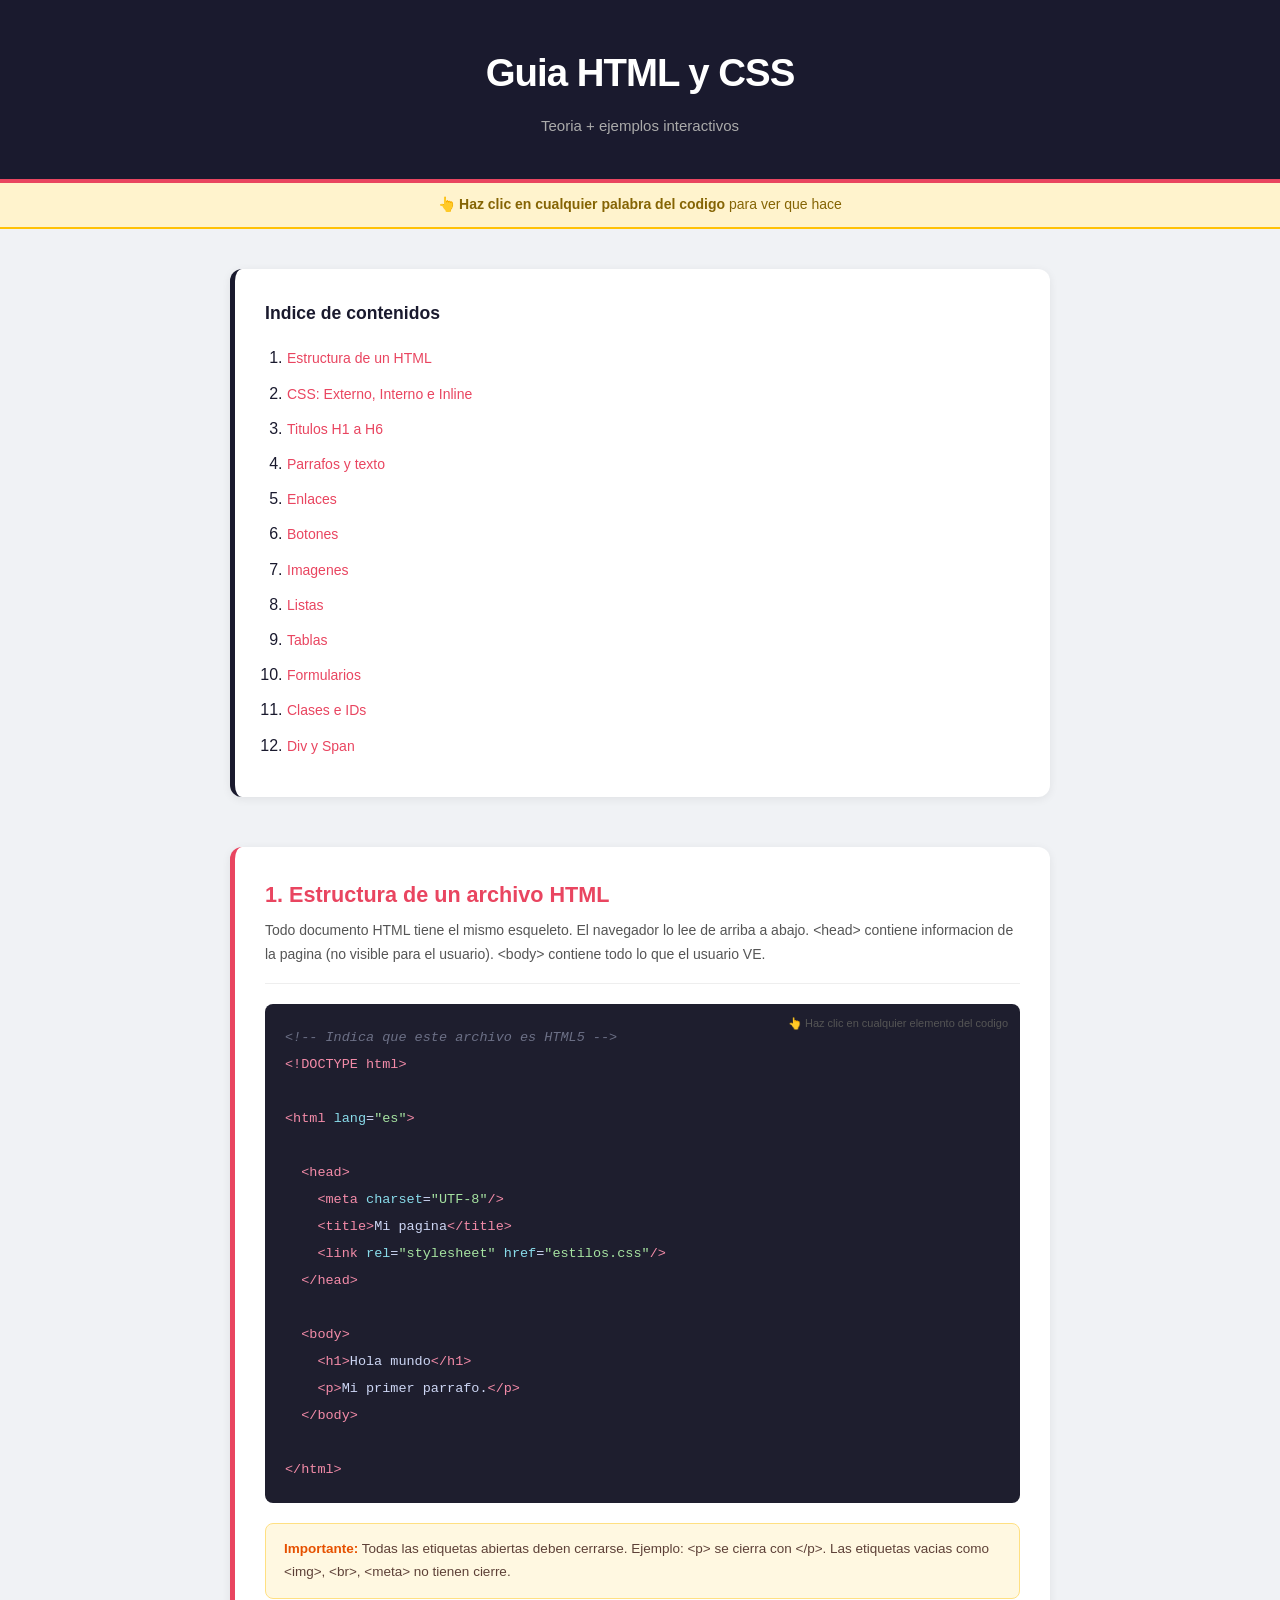
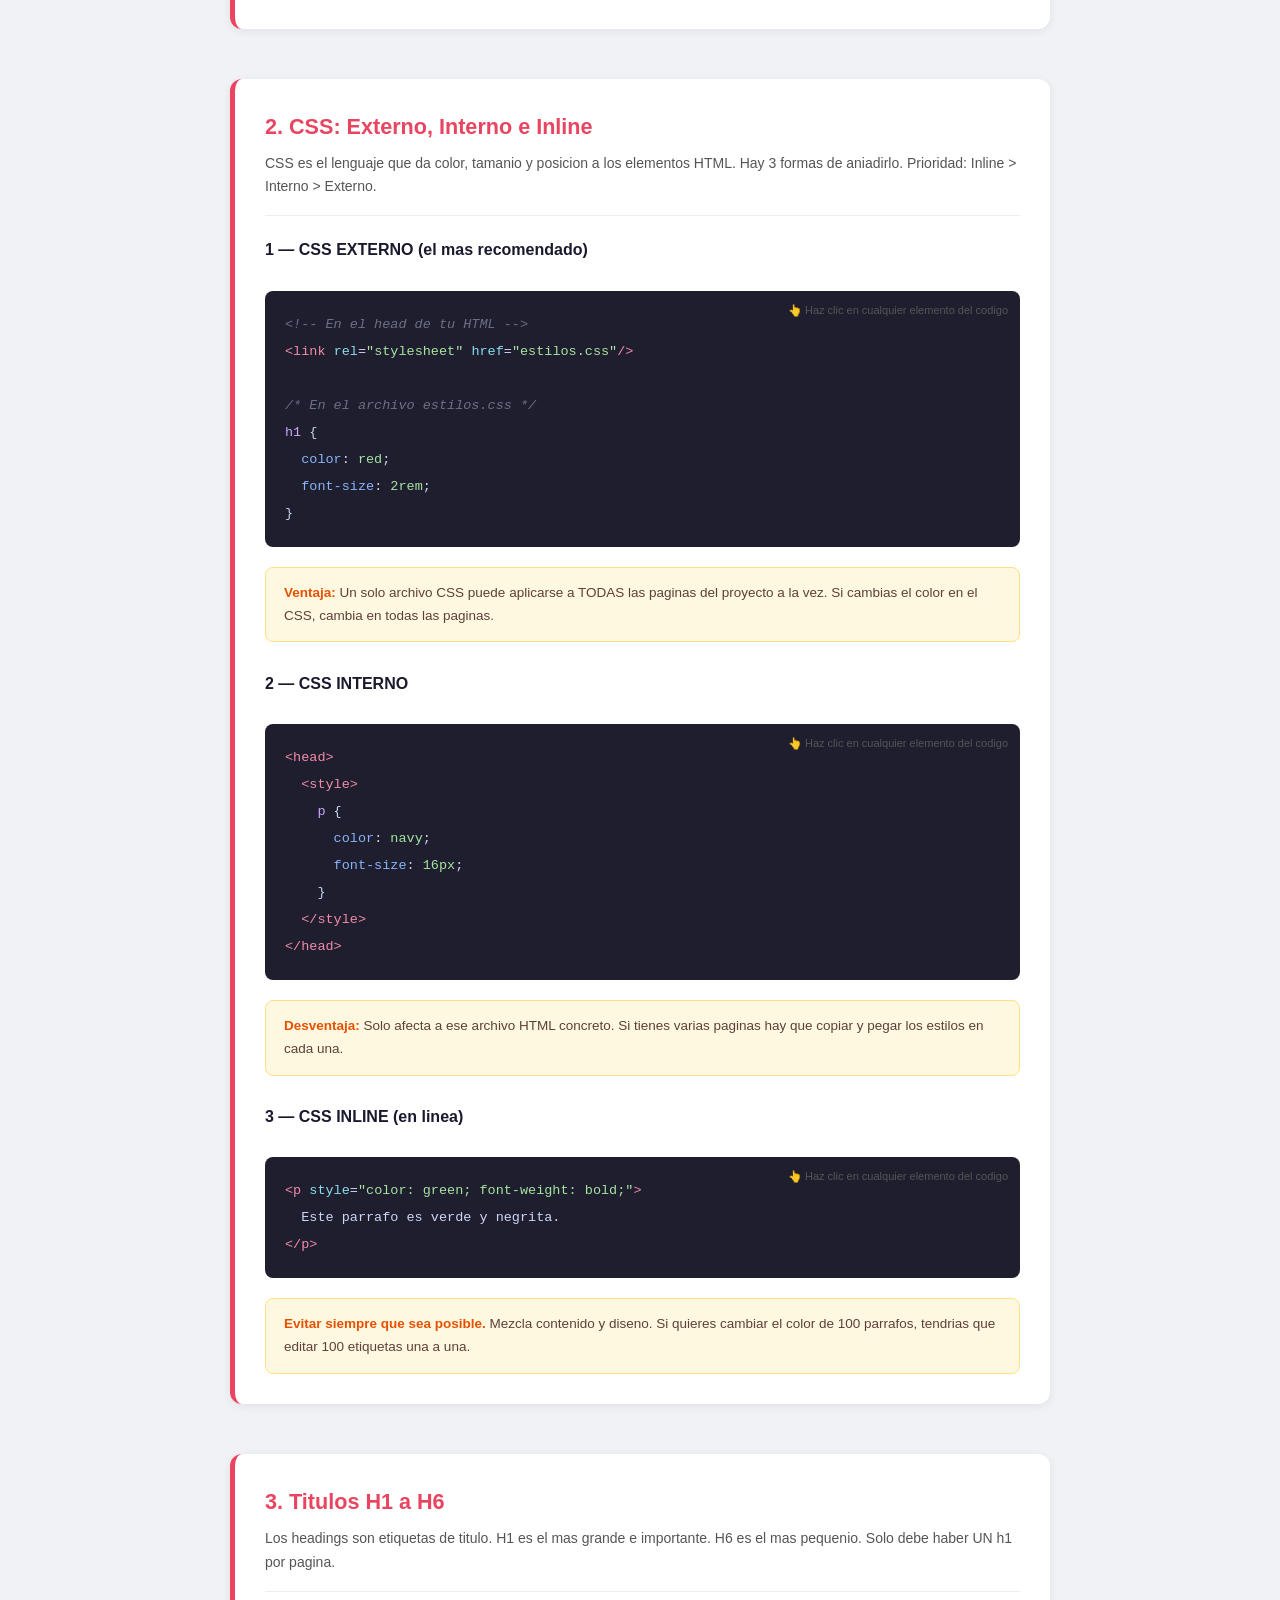
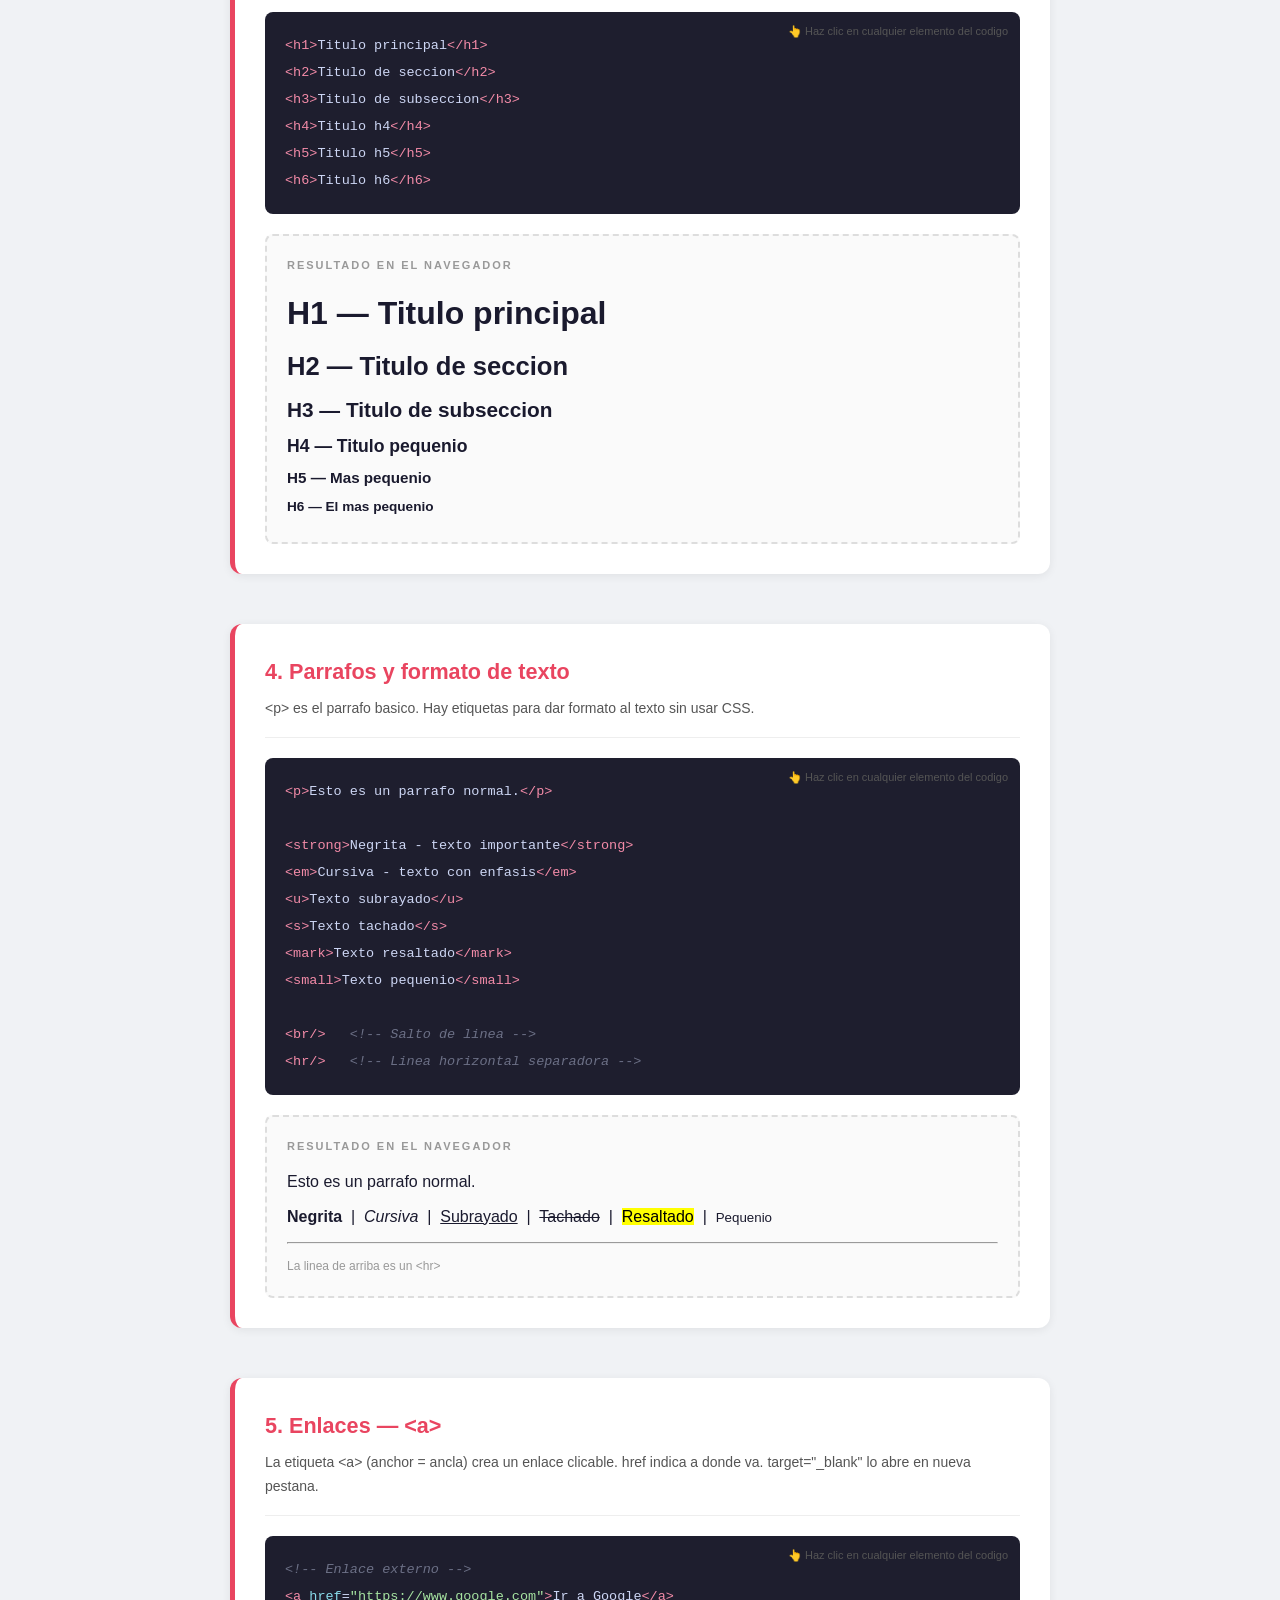
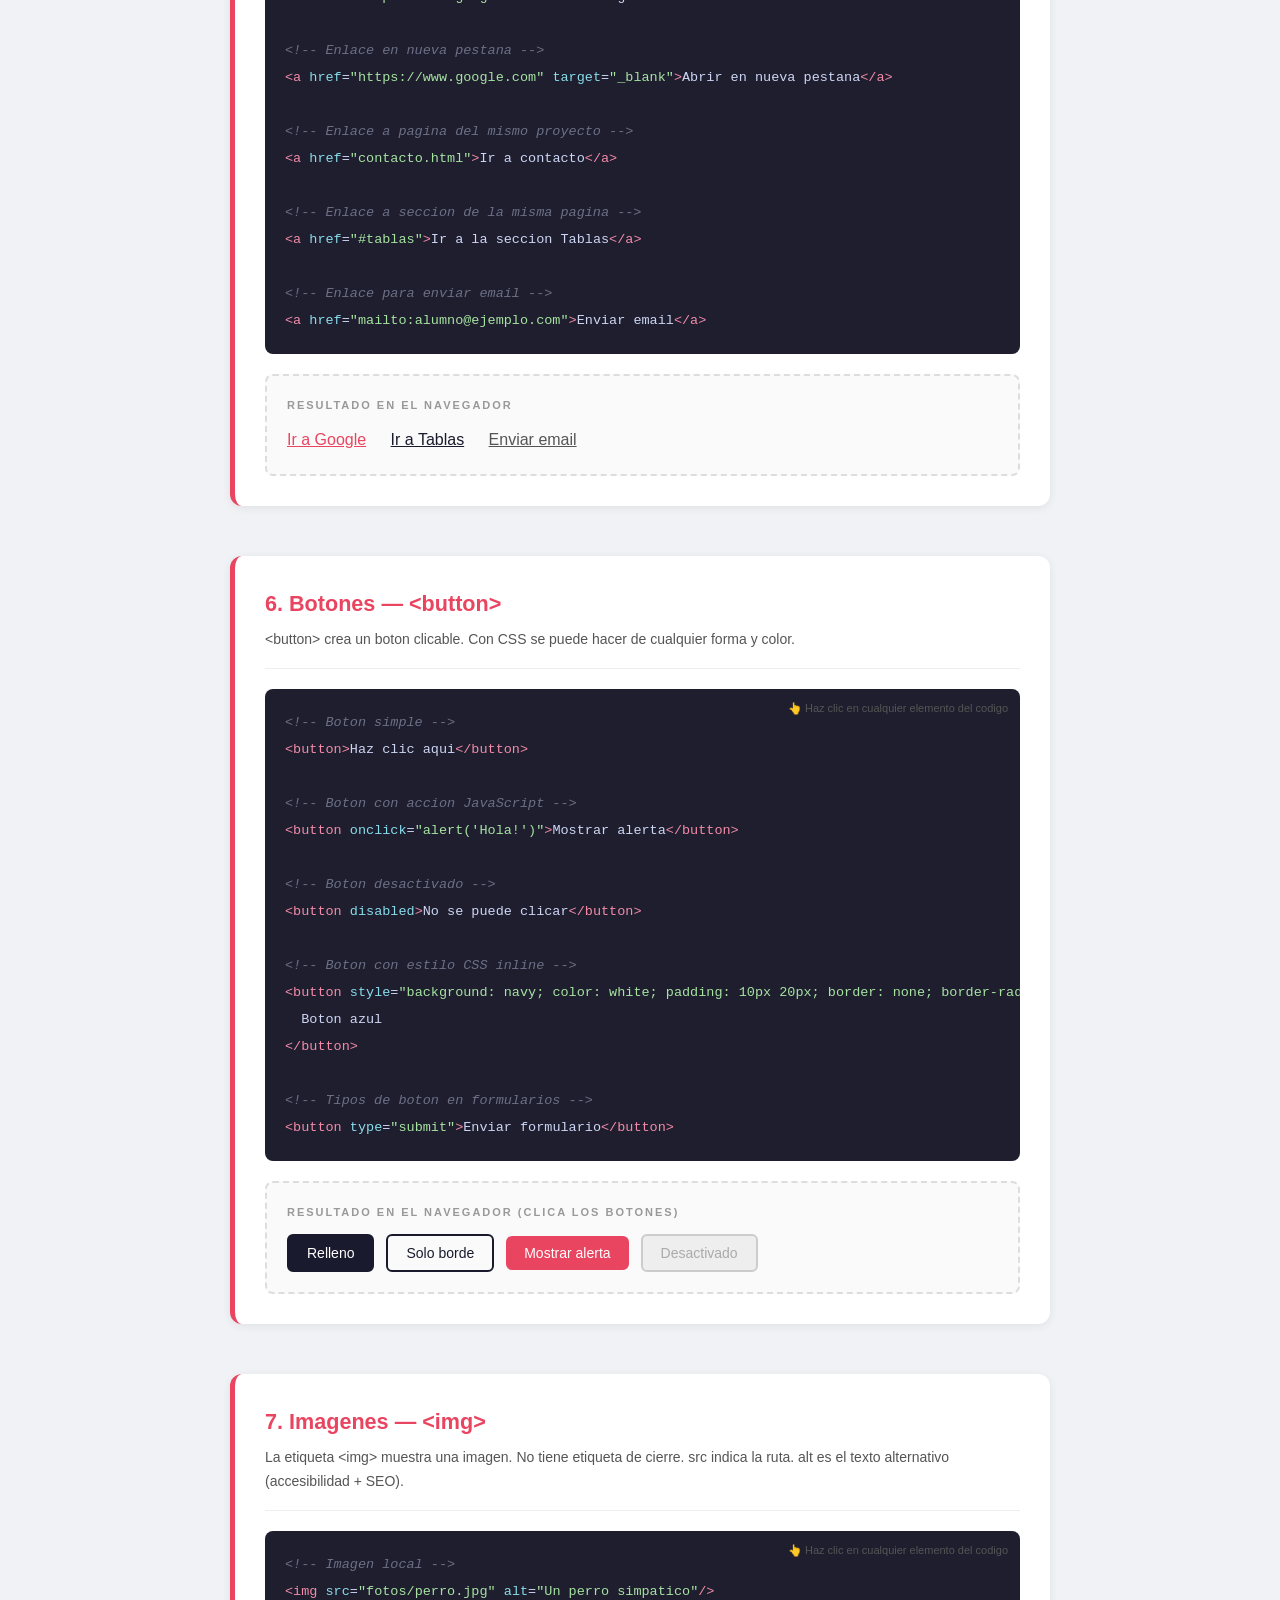
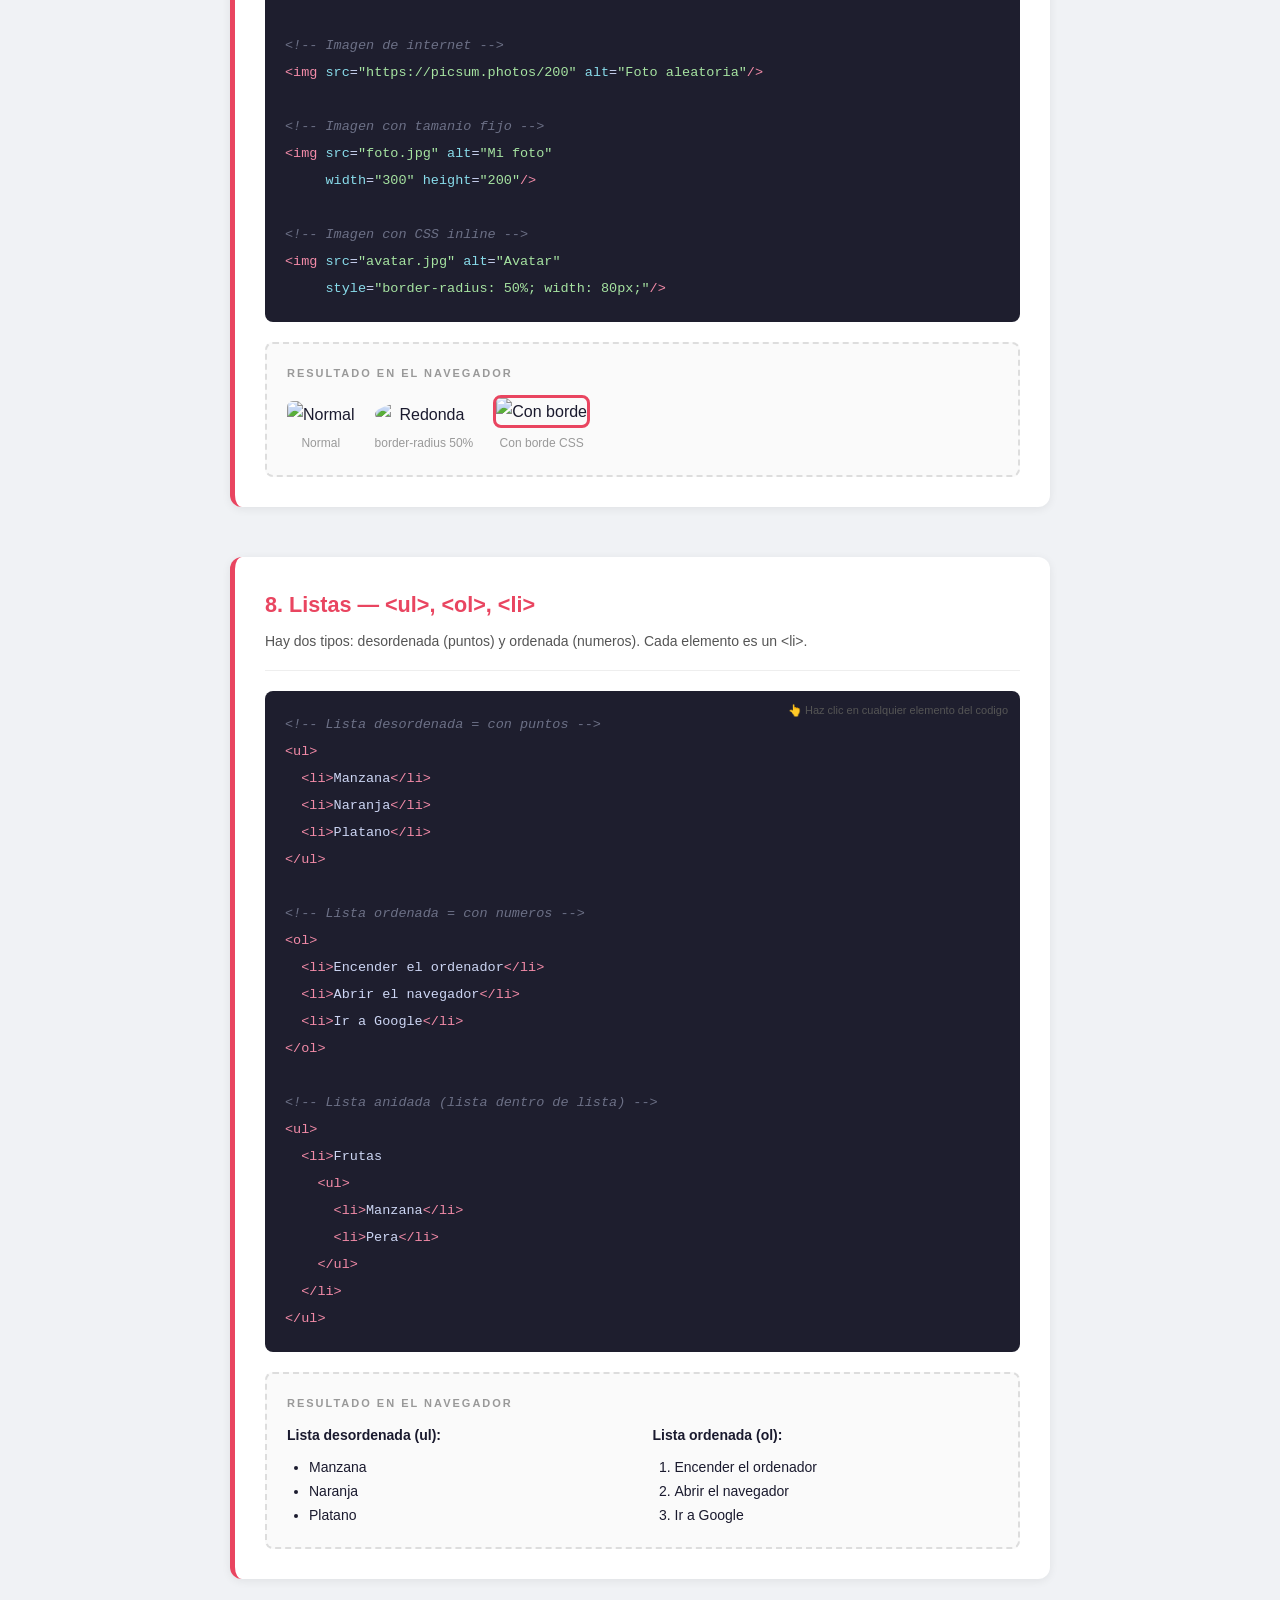
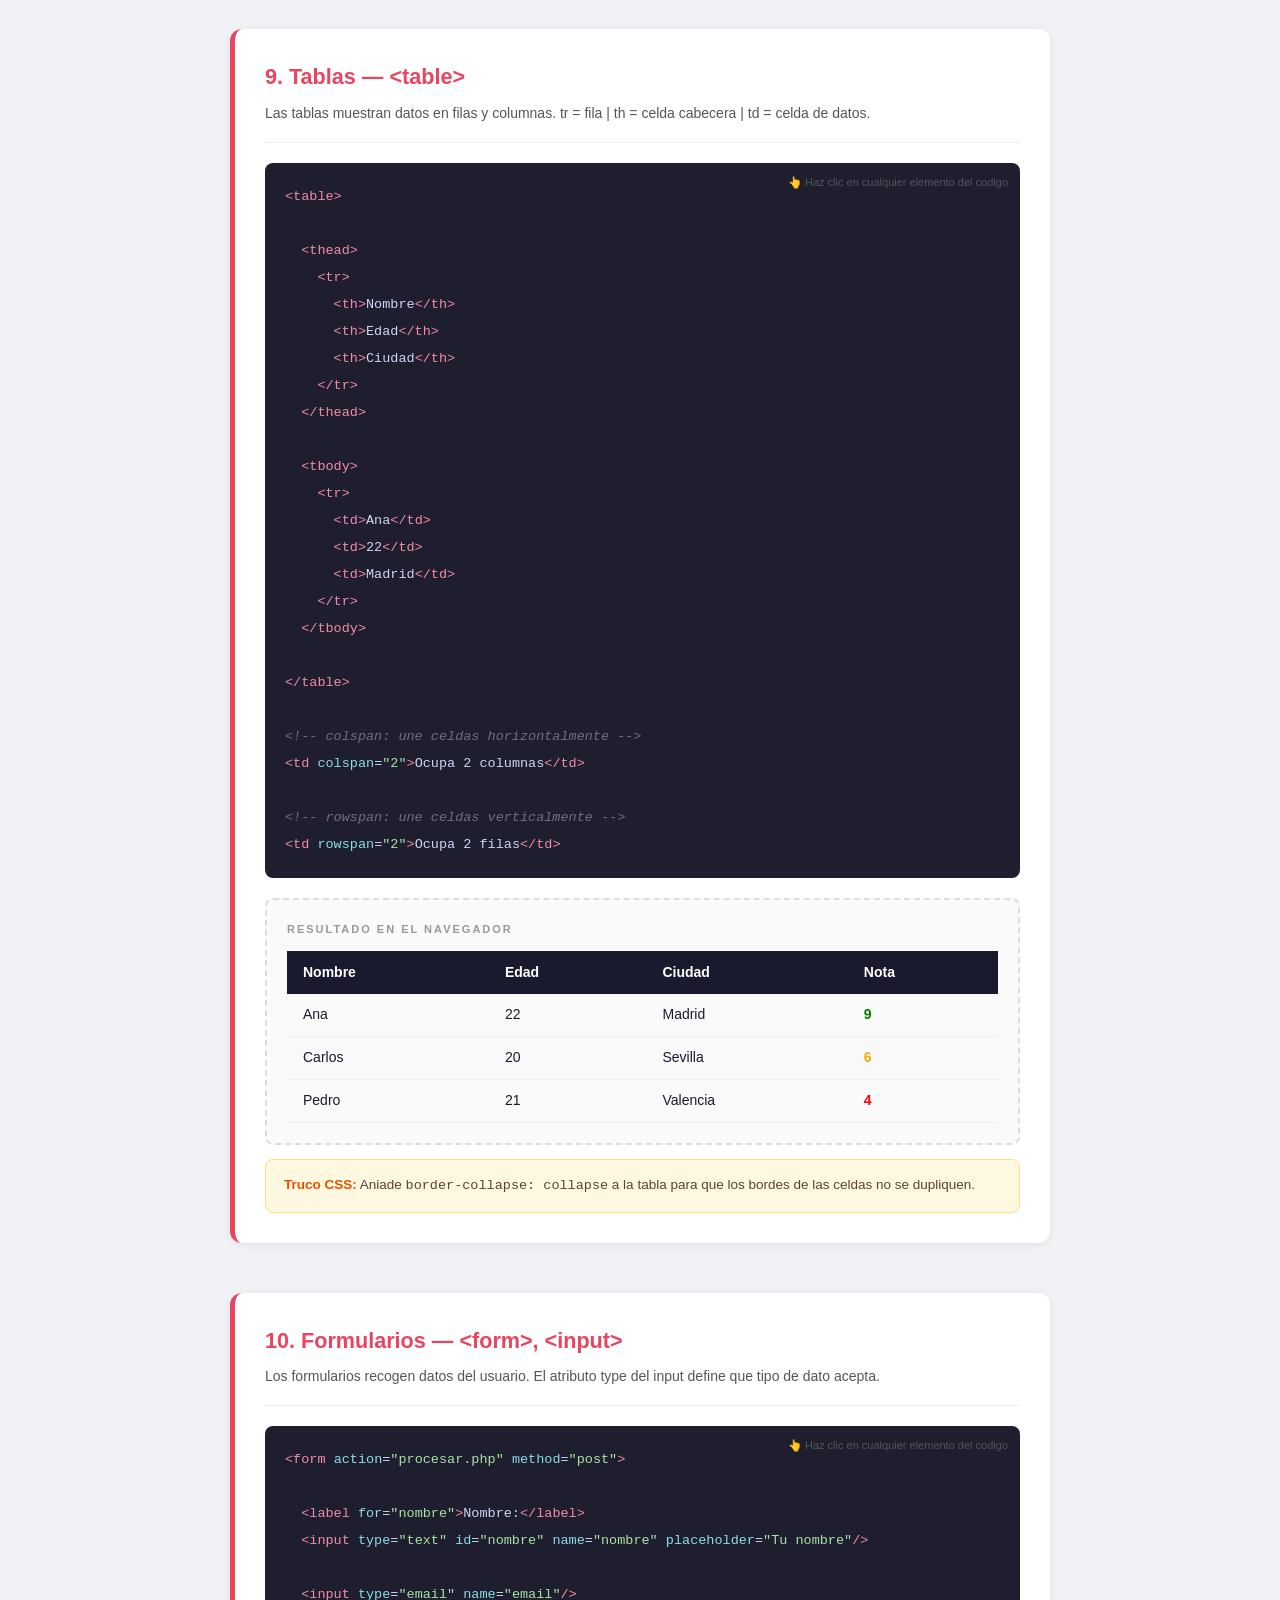
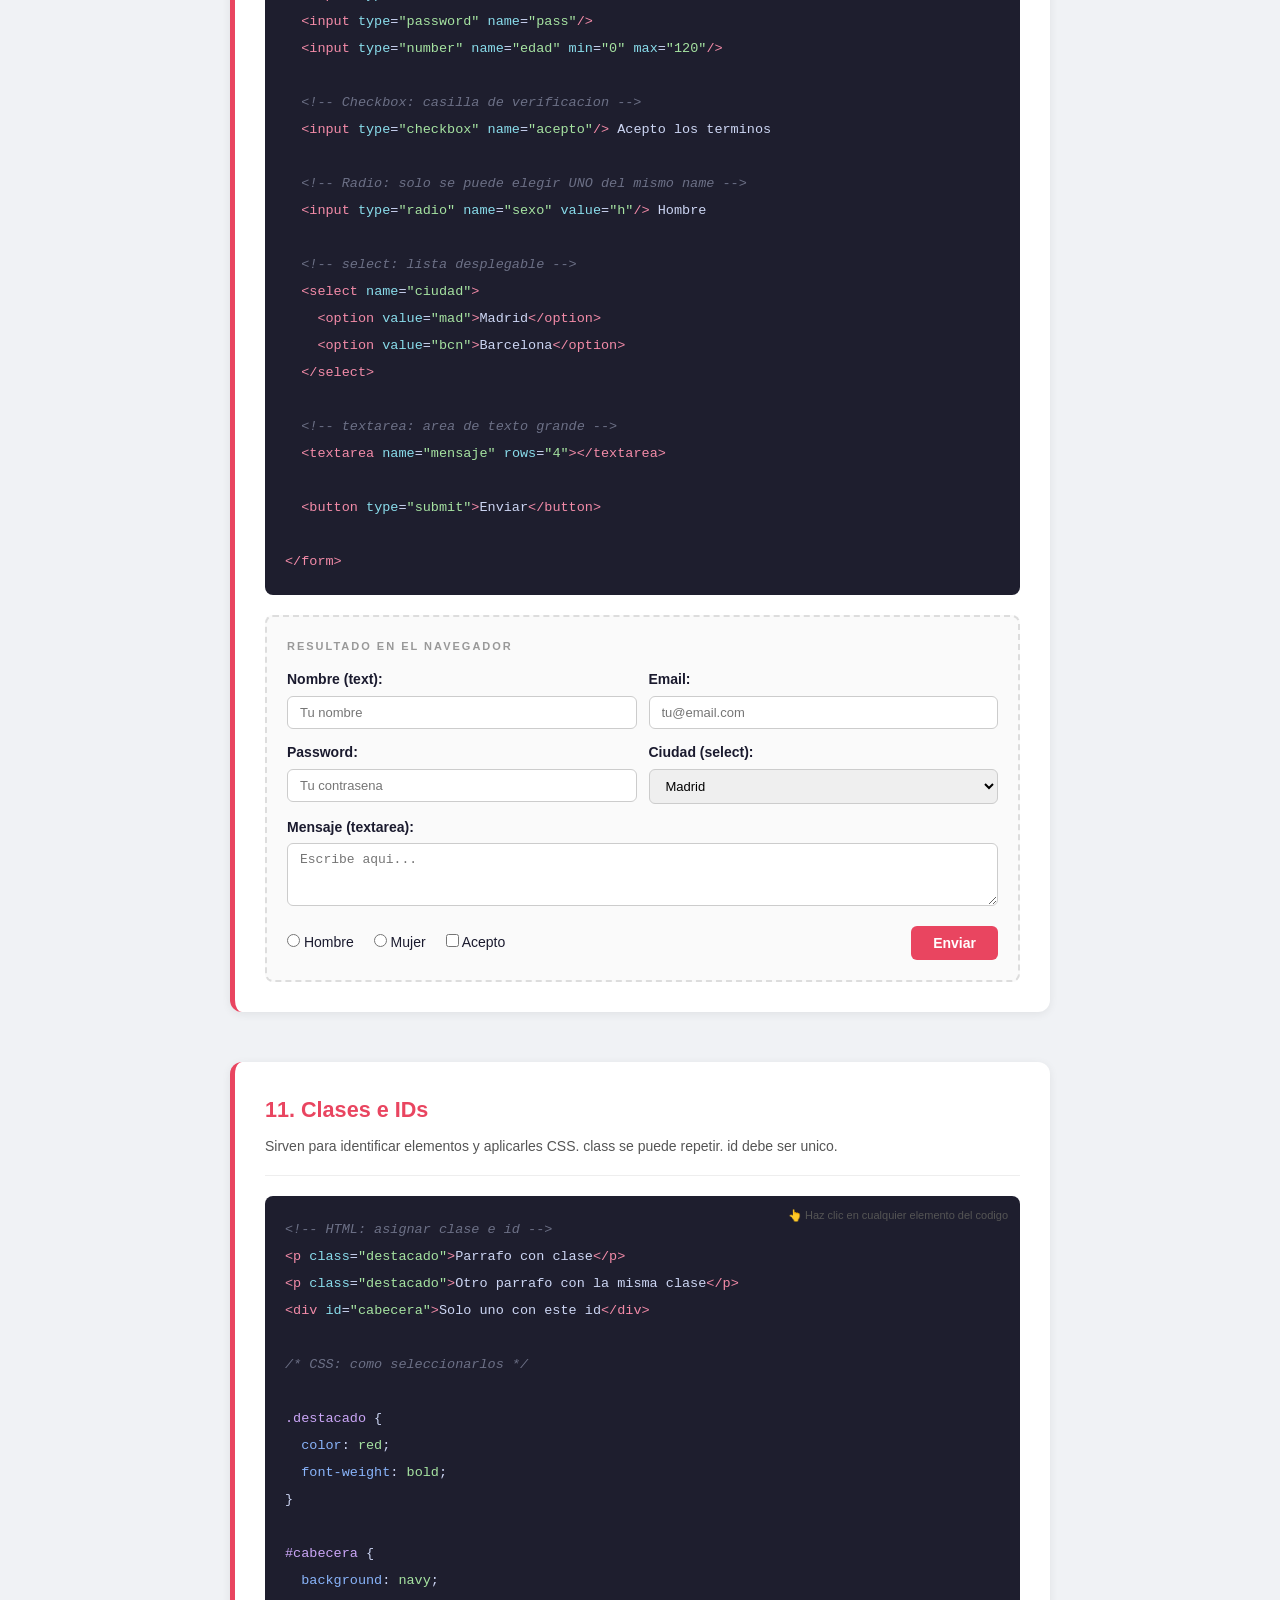
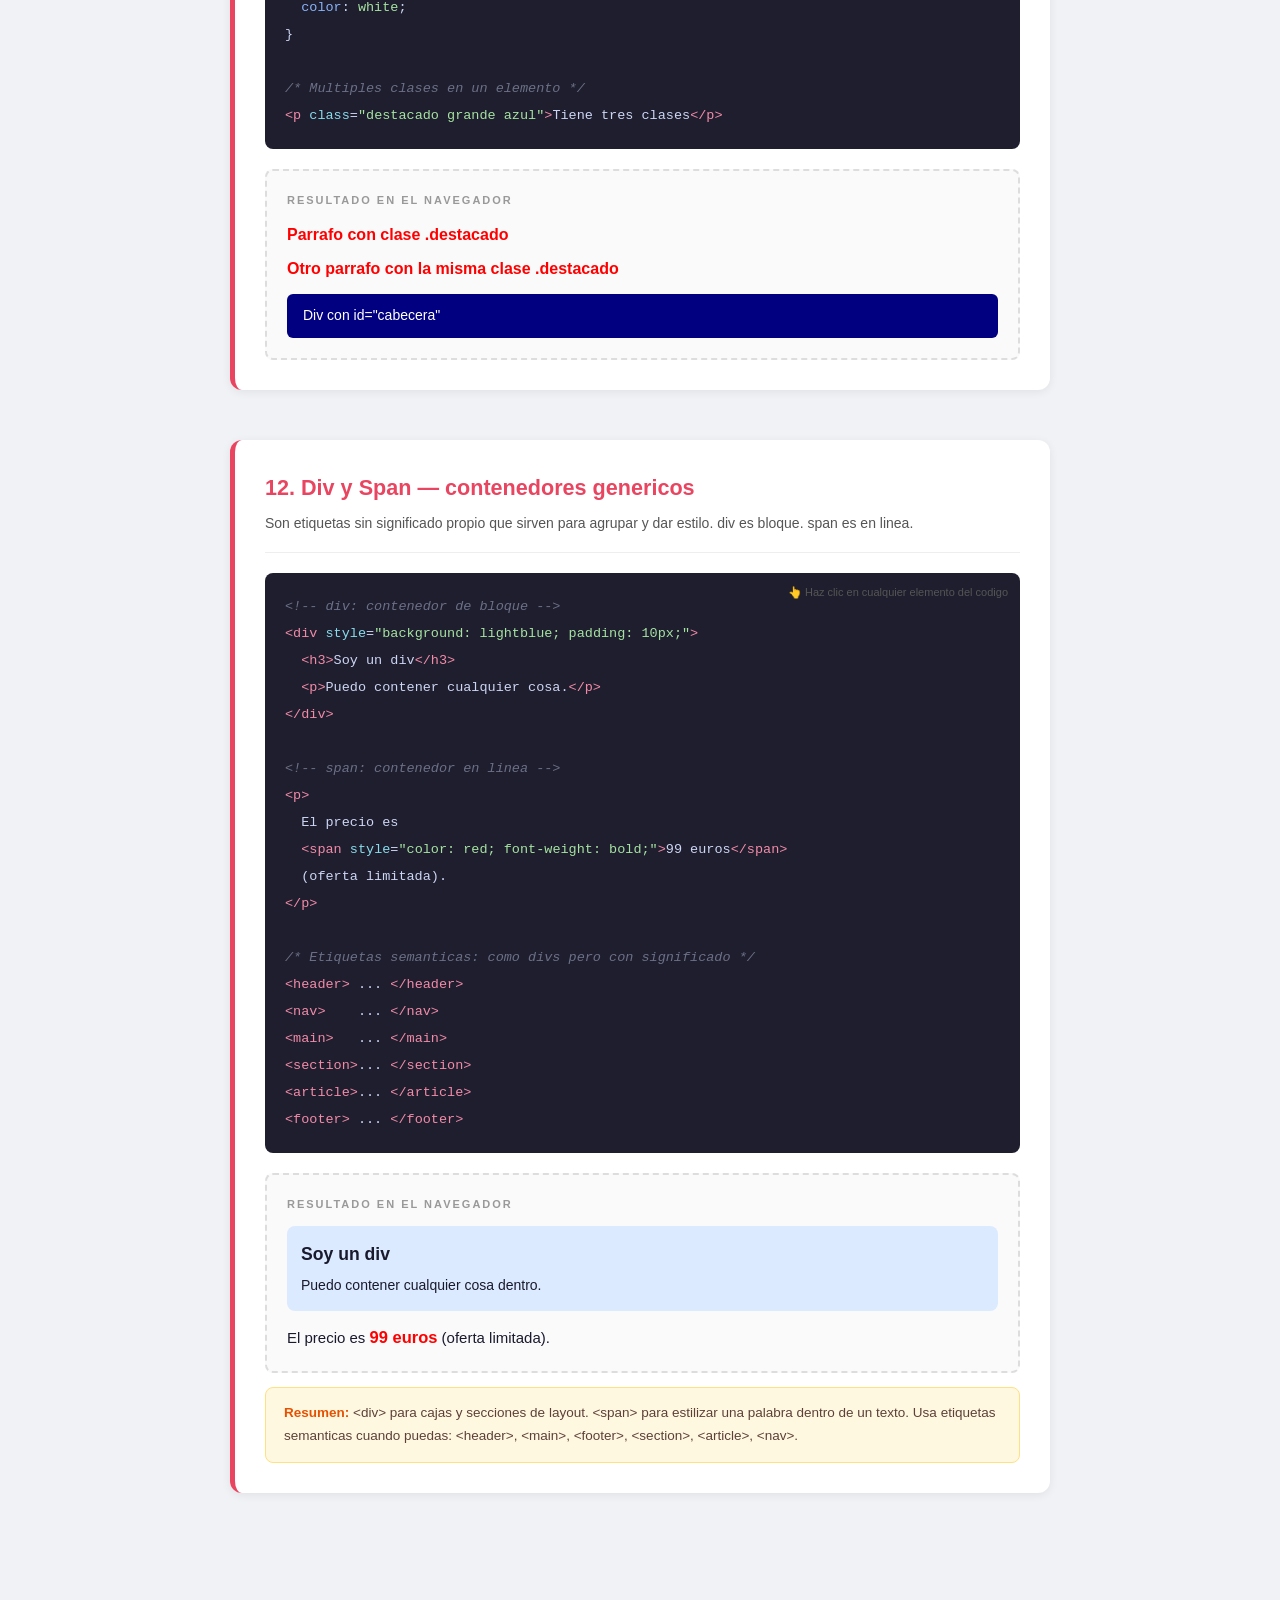
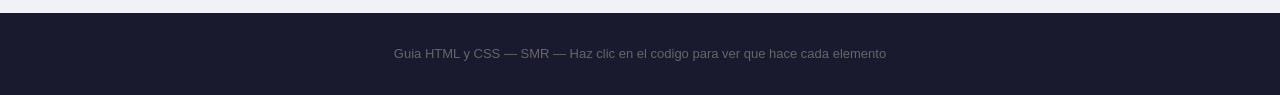
==== commit 3e8bc6a0: "Update index.html" ====
--- a/index.html
+++ b/index.html
@@ -263,7 +263,7 @@
 
 <header>
   <h1>Guia HTML y CSS</h1>
-  <p>Teoria + ejemplos interactivos para SMR</p>
+  <p>Teoria + ejemplos interactivos</p>
 </header>
 
 <div class="hint-bar">
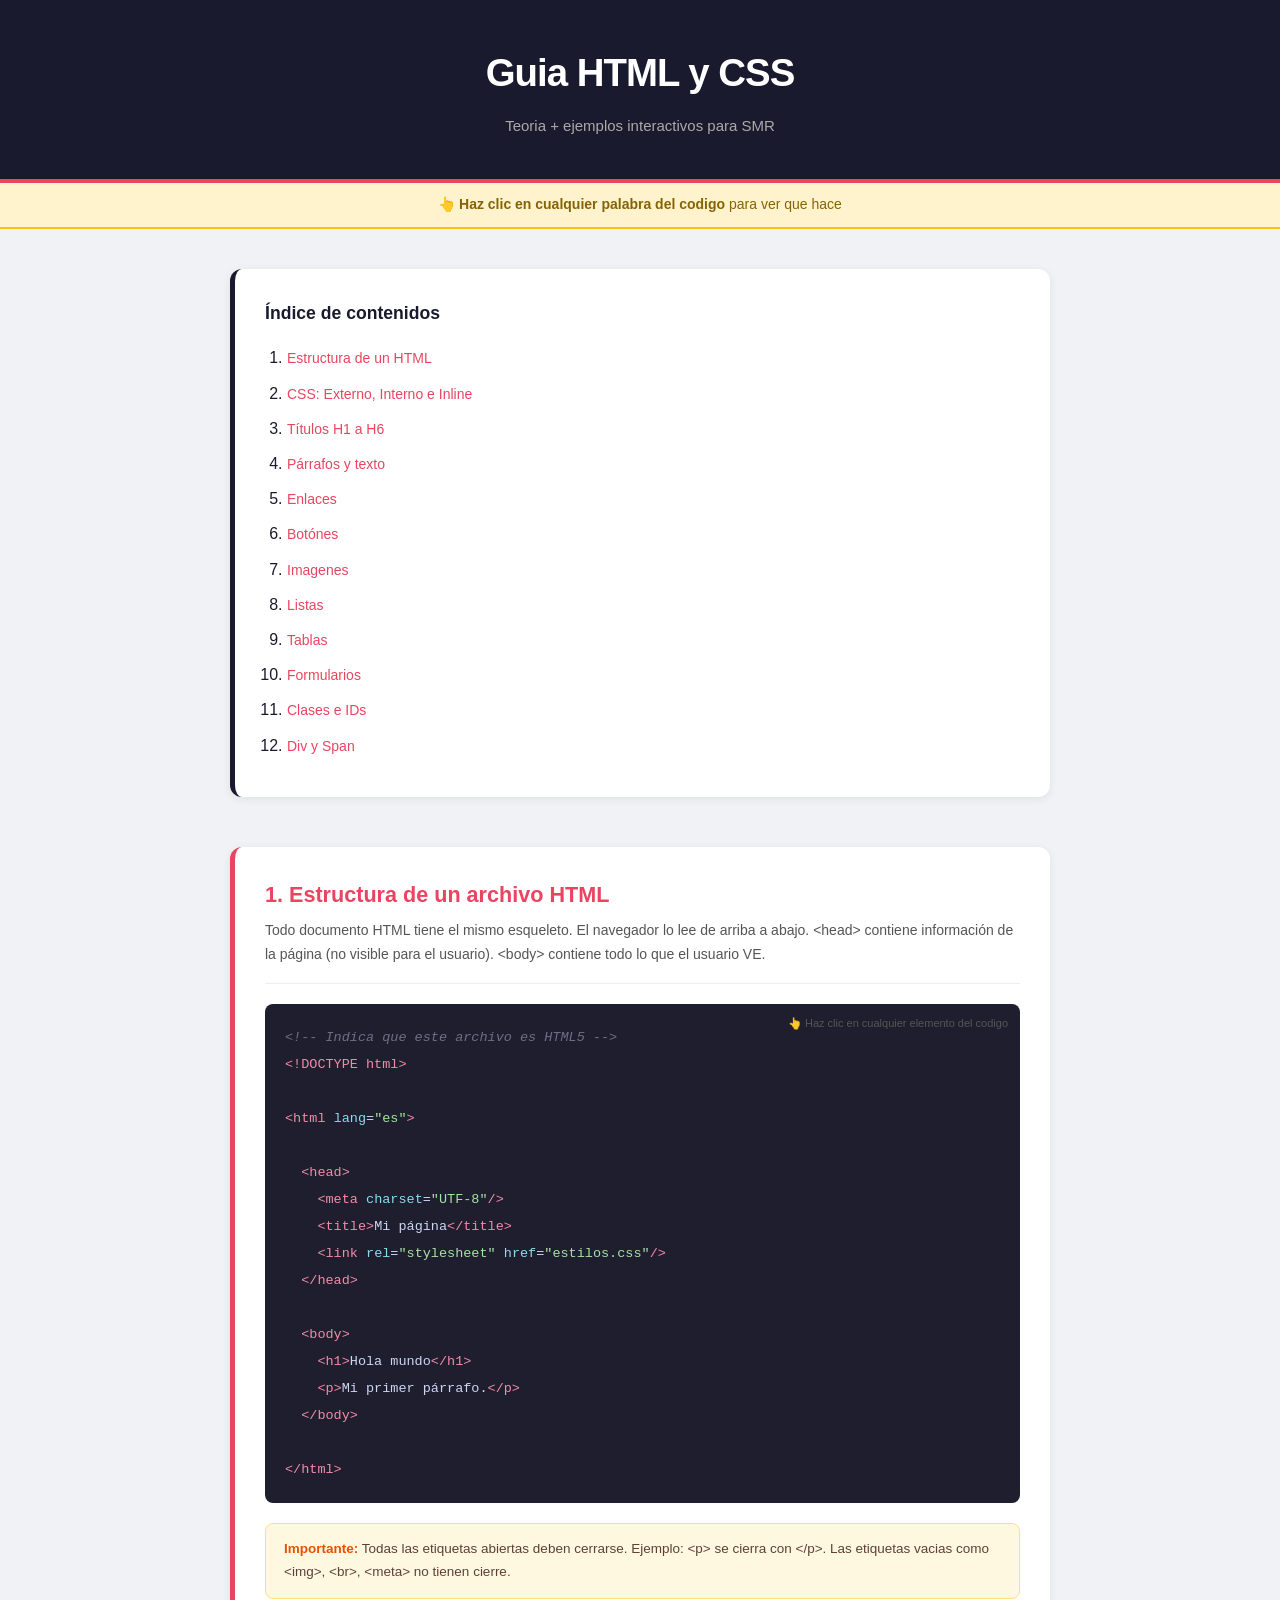
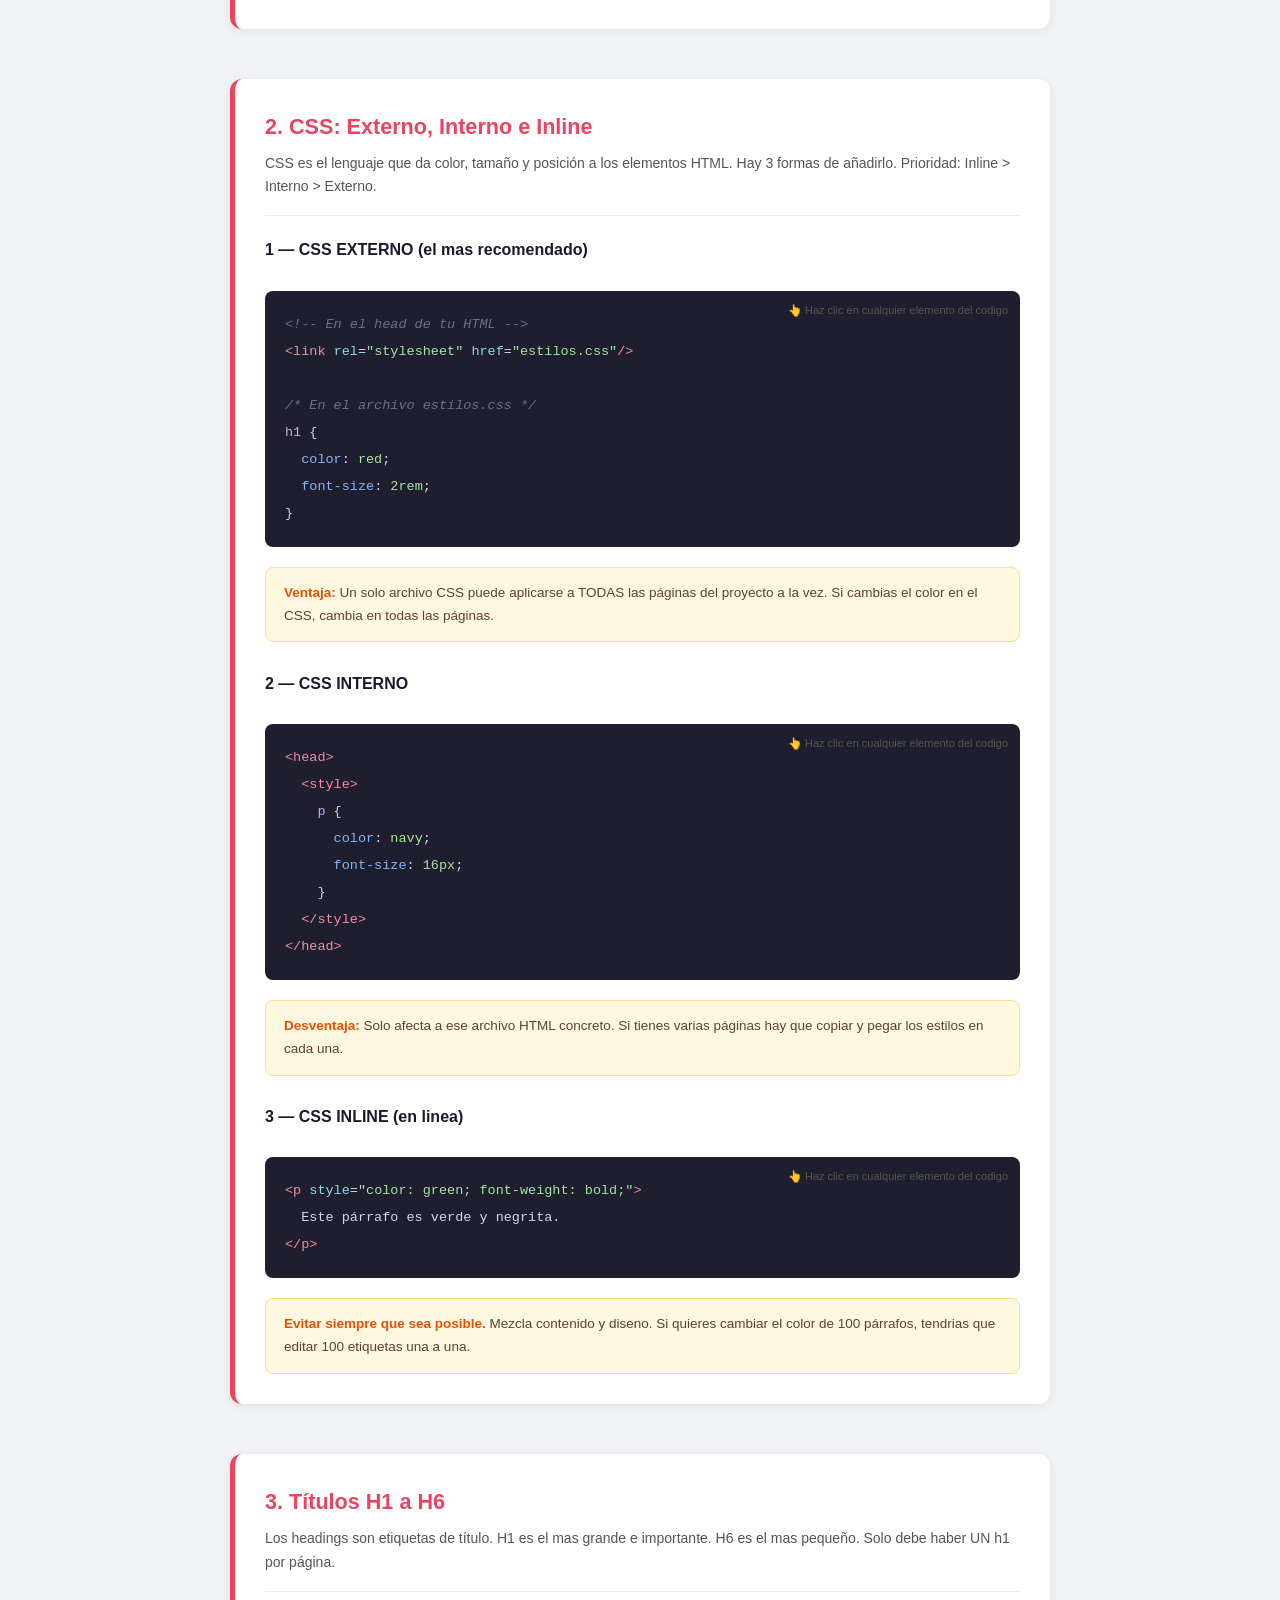
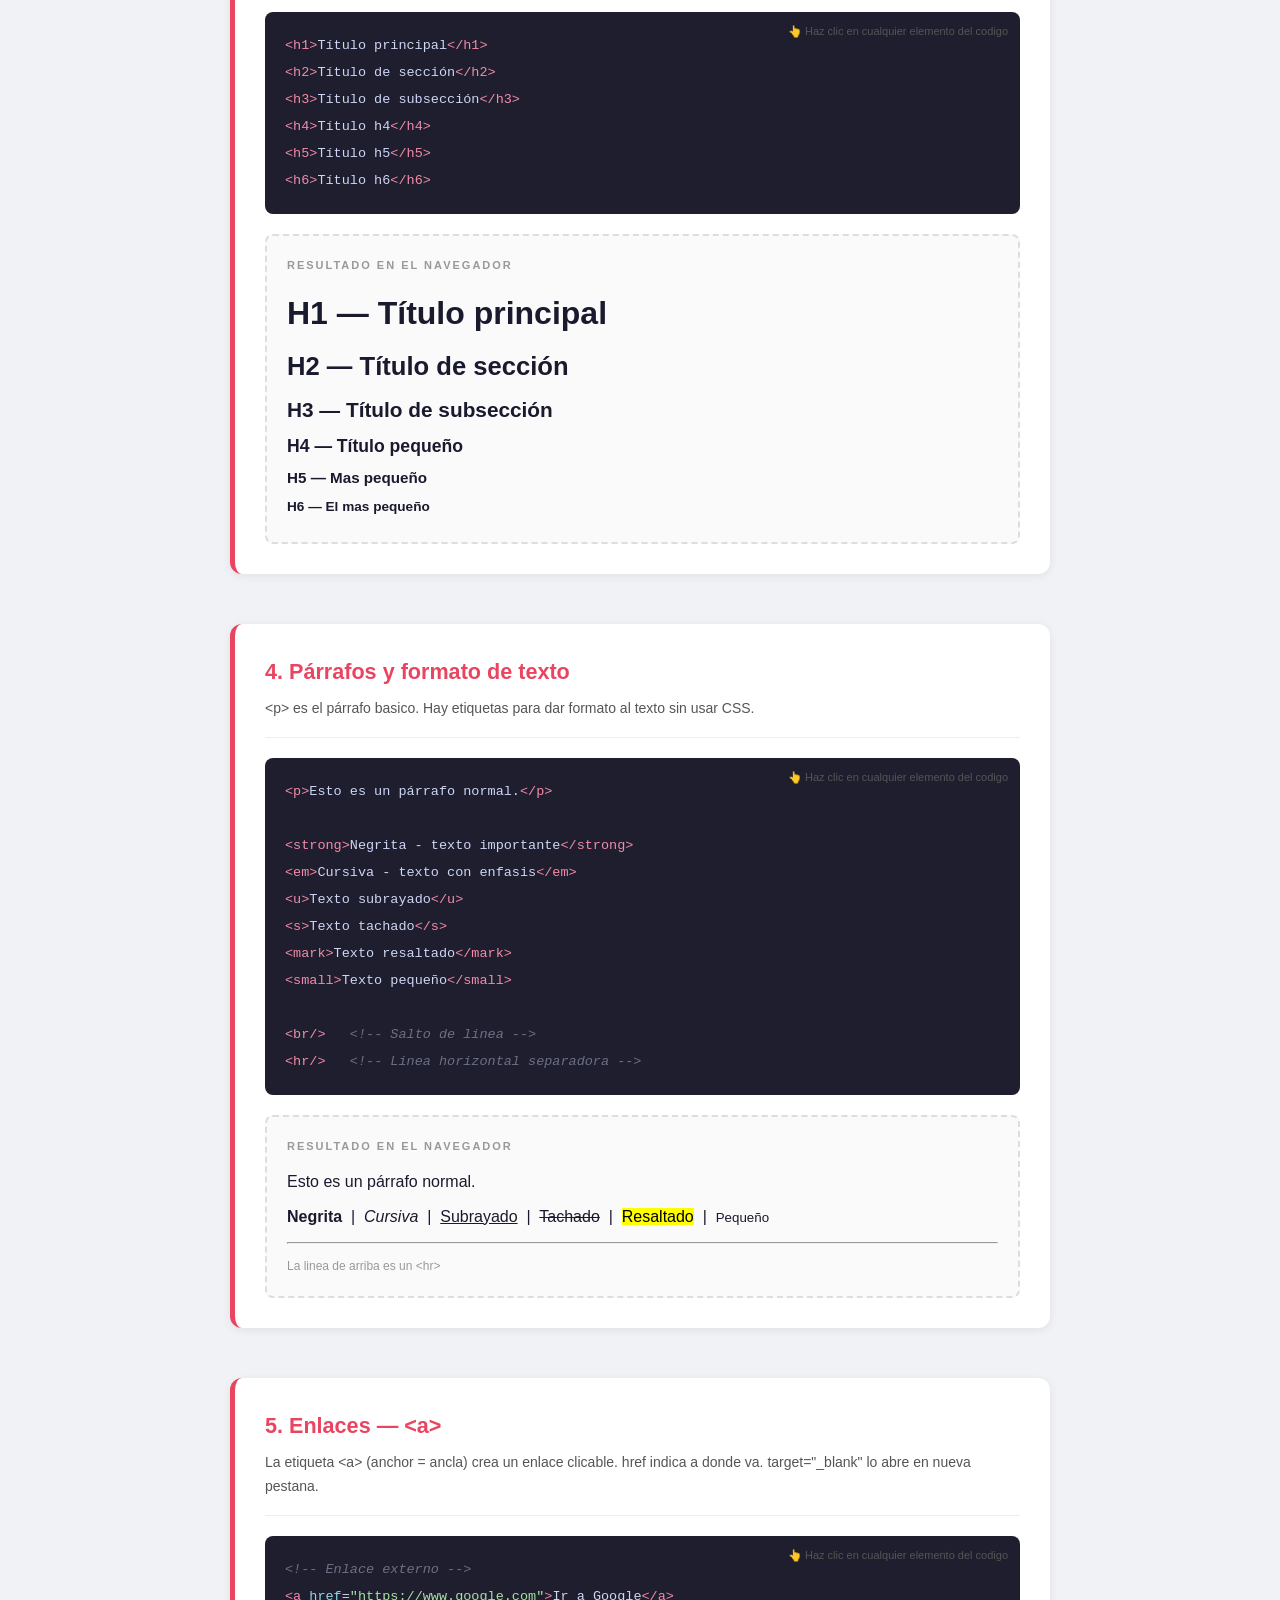
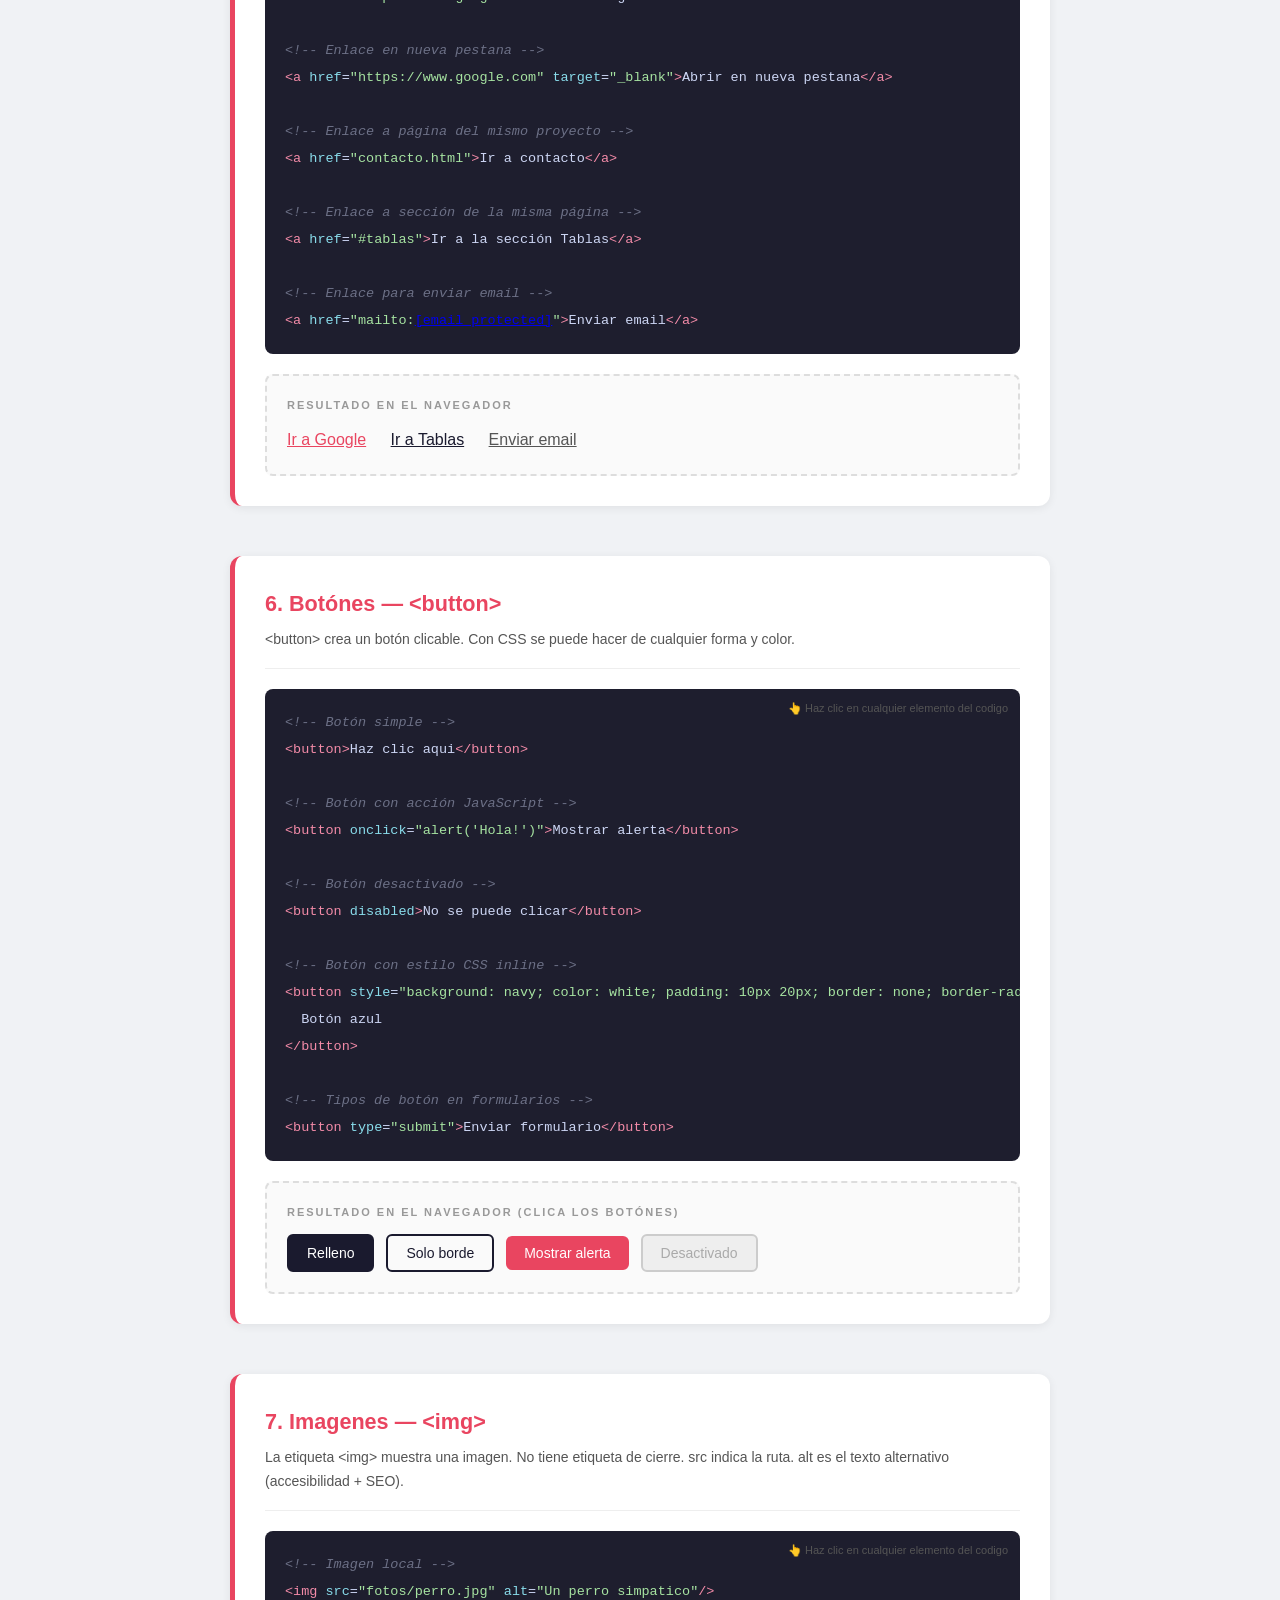
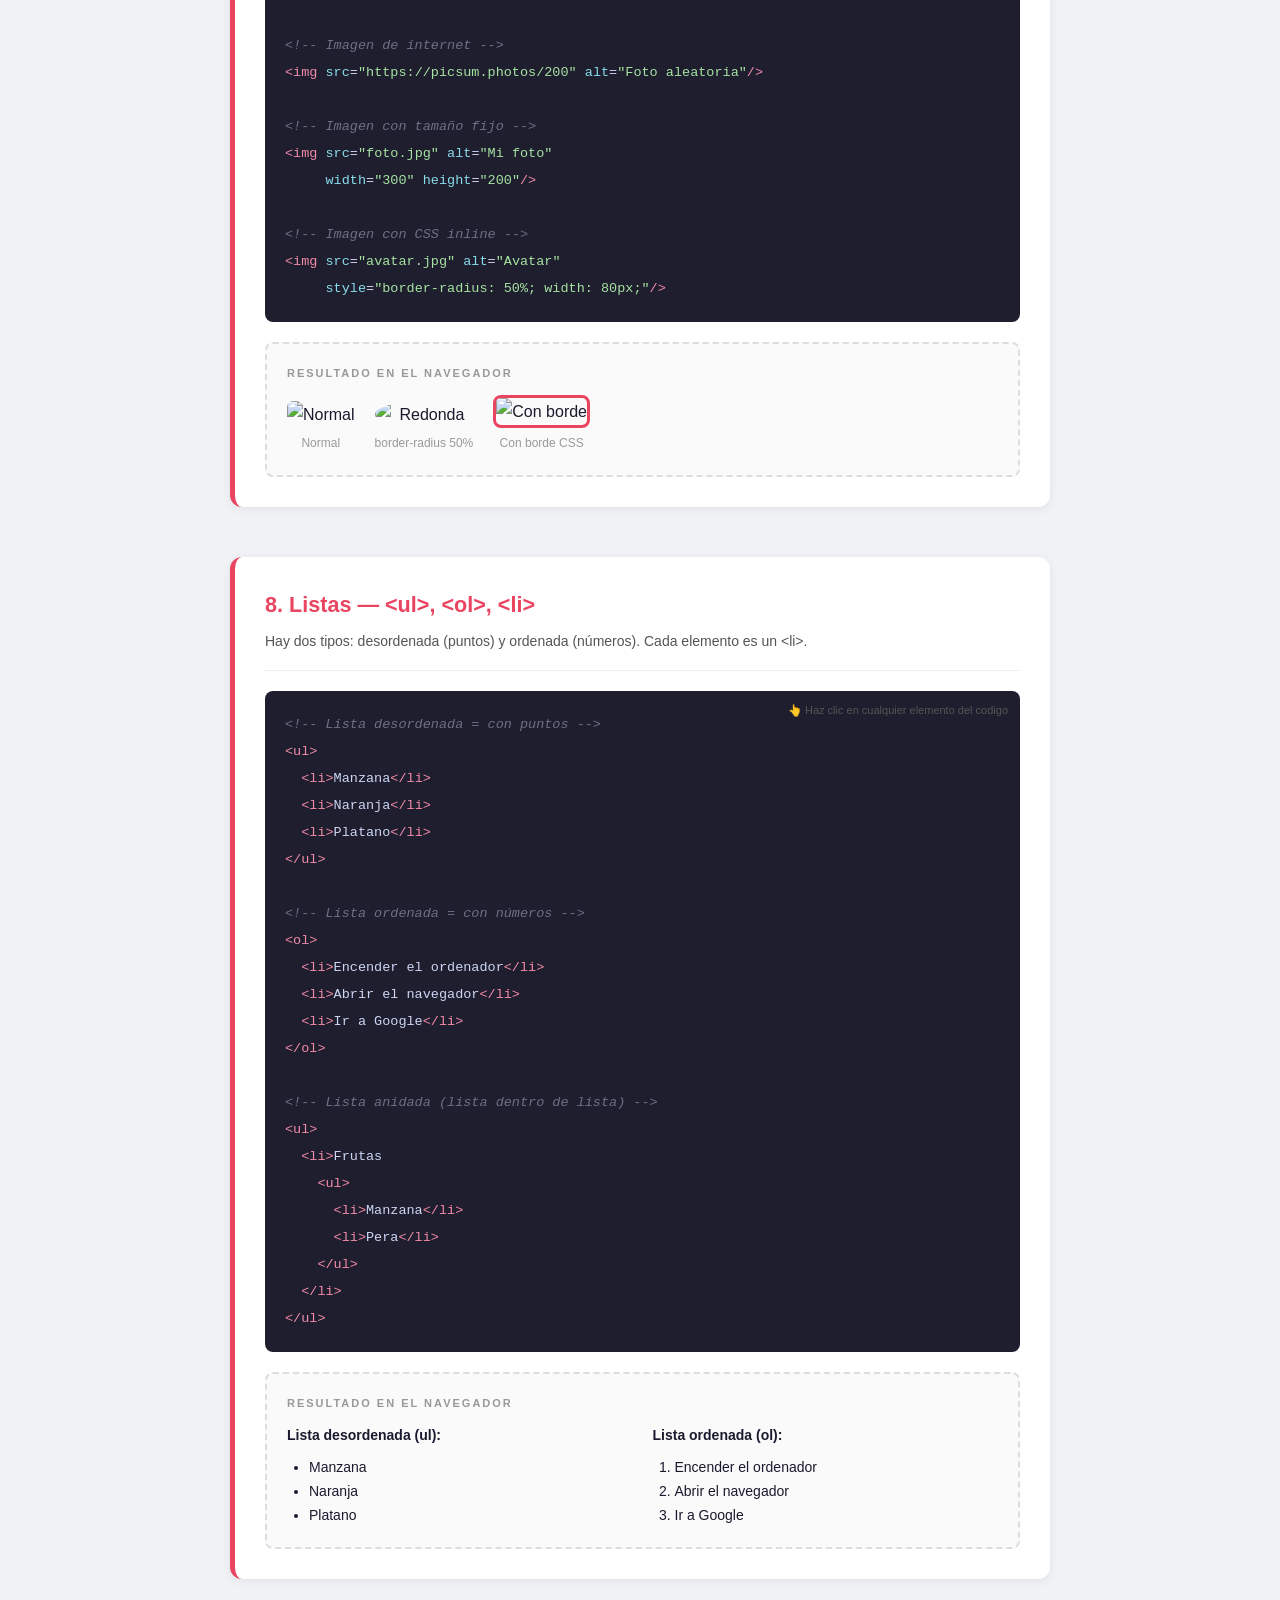
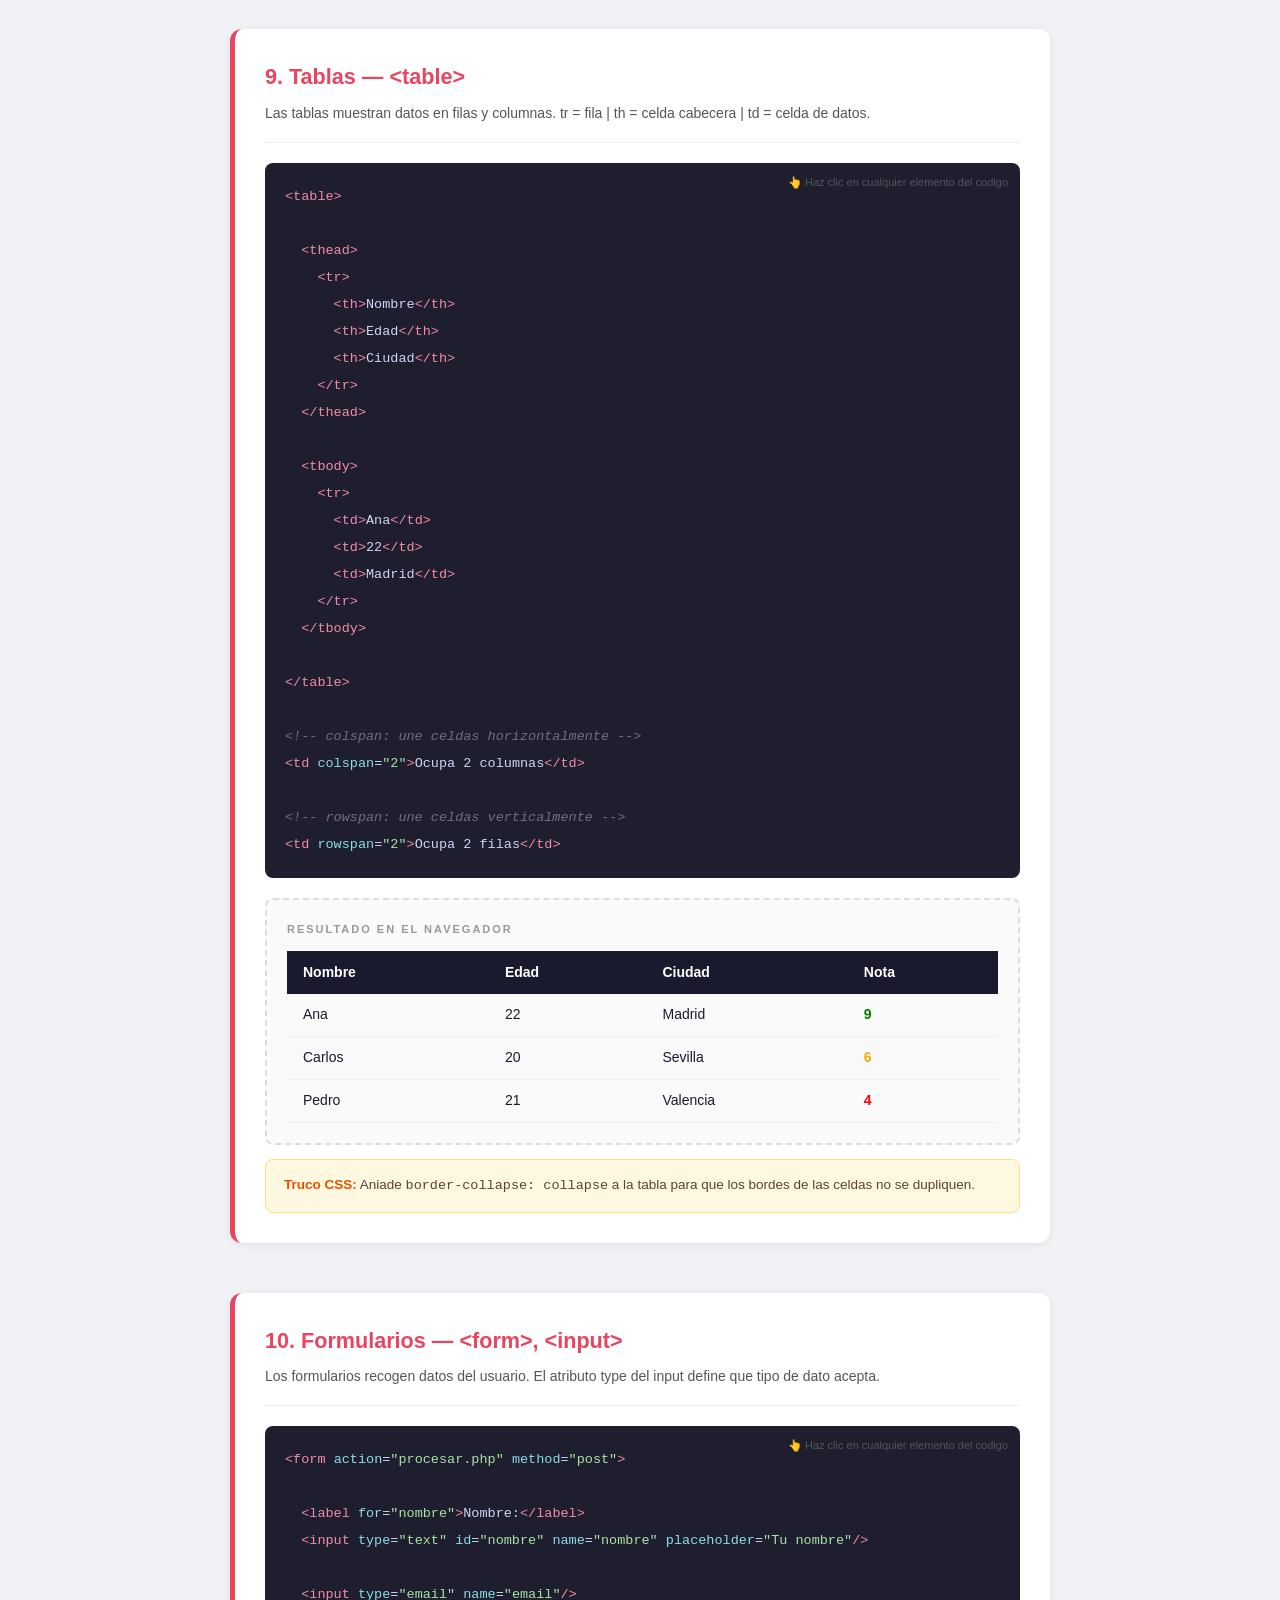
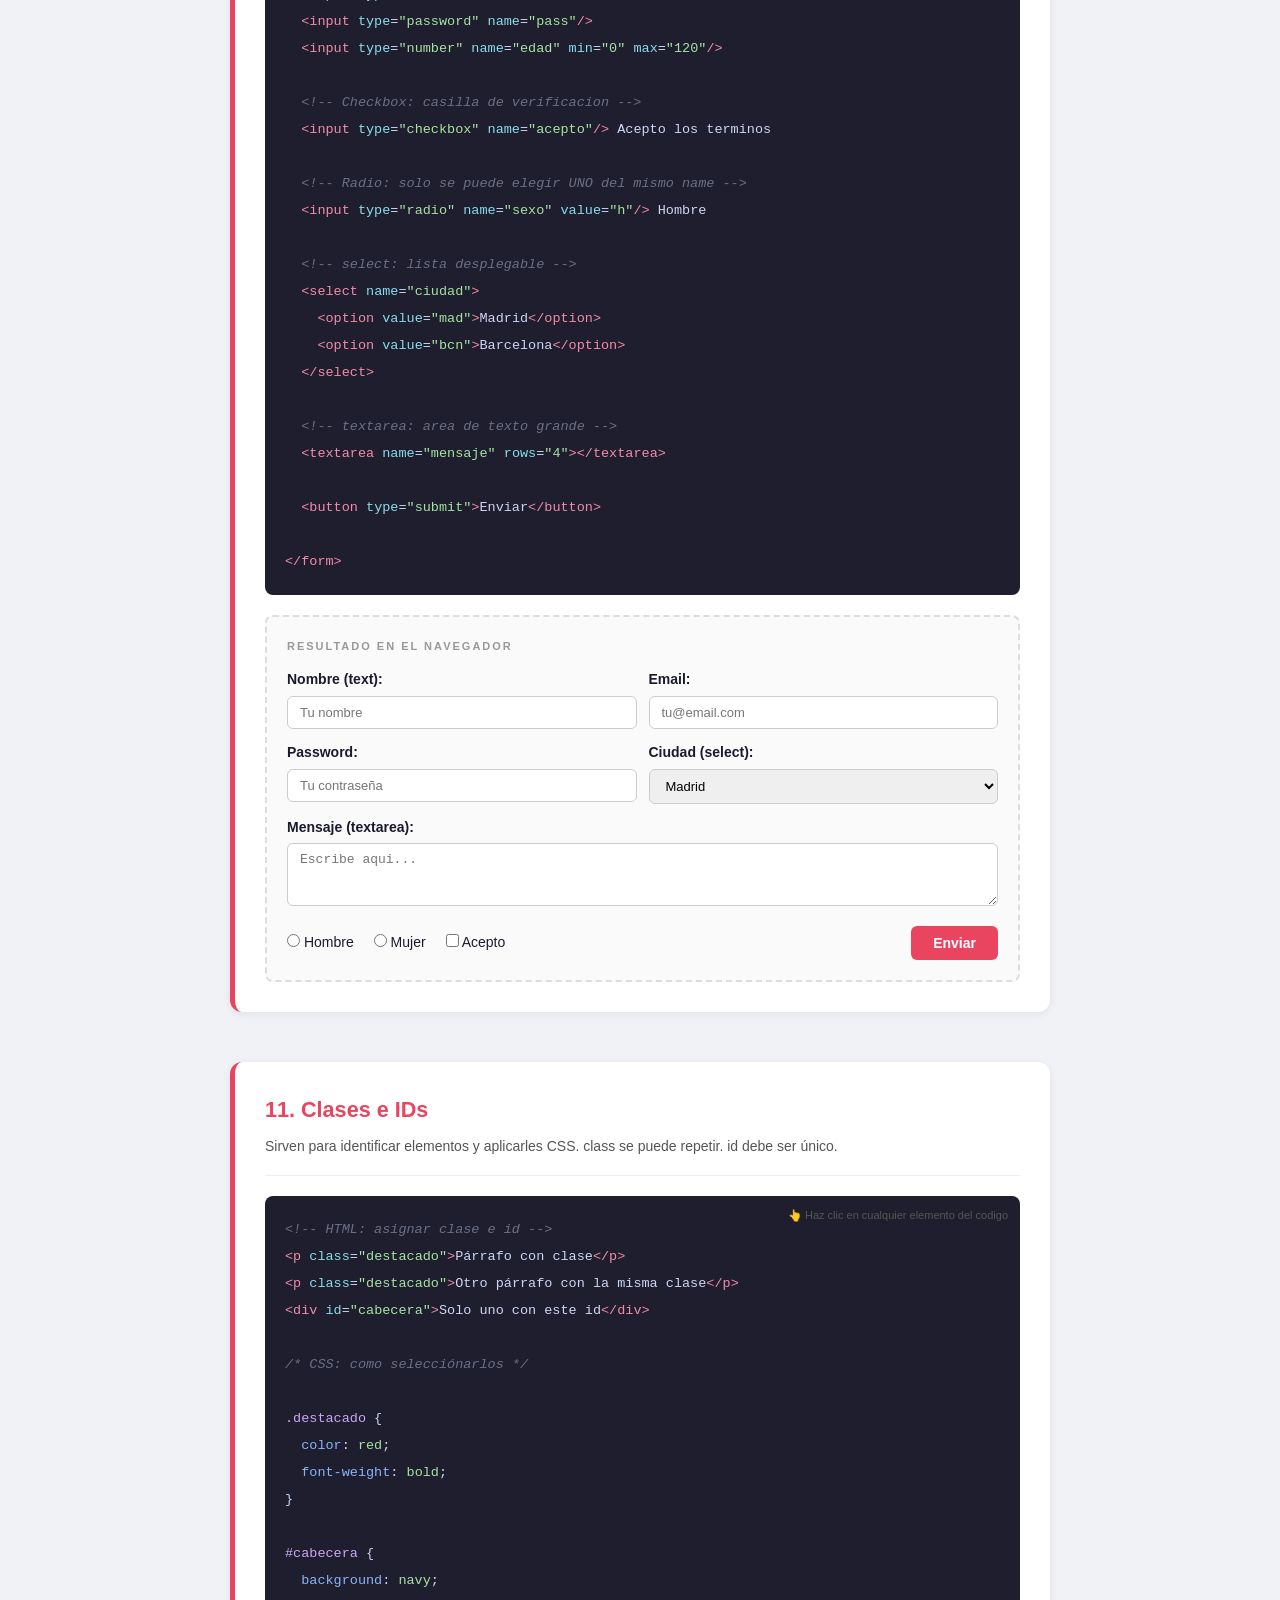
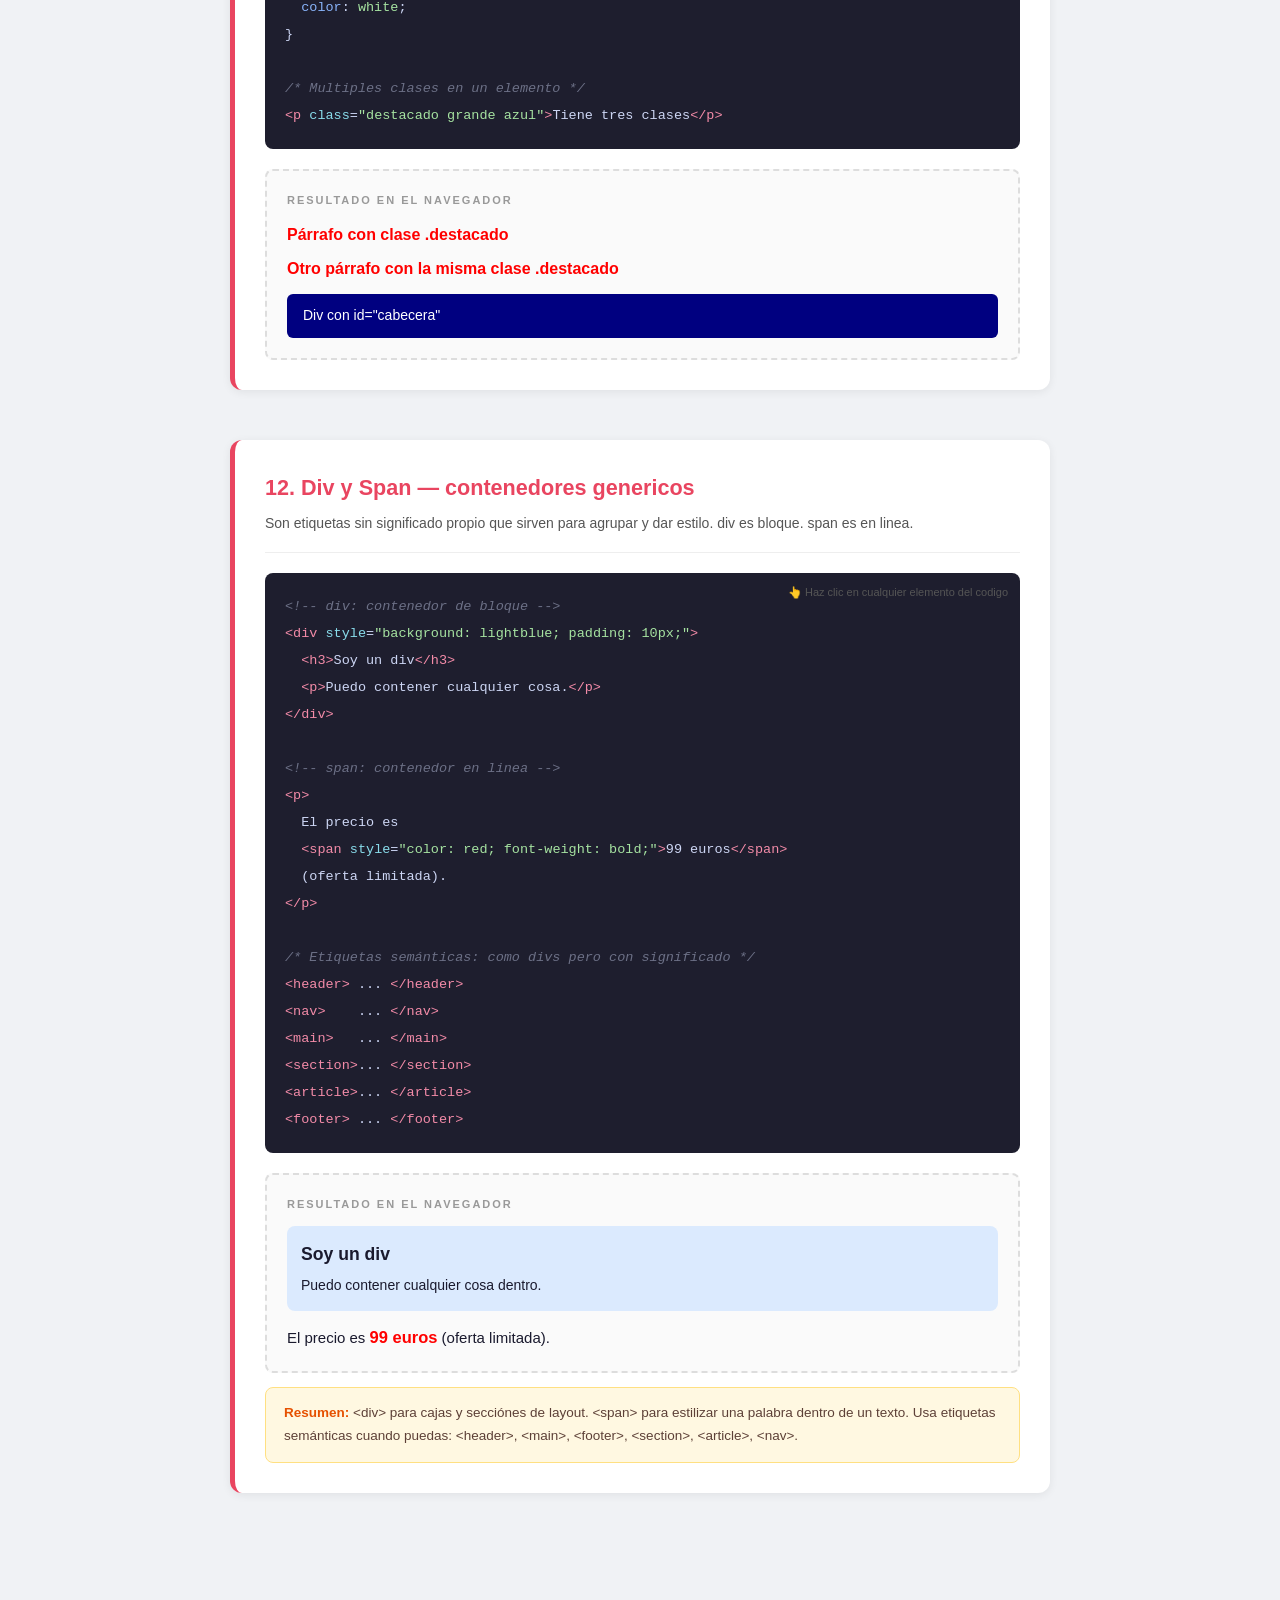
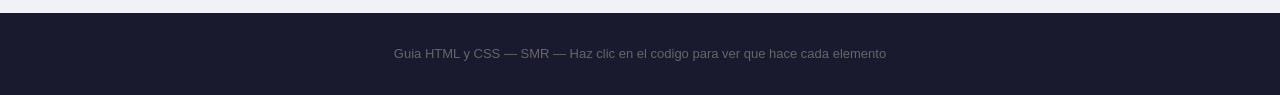
==== commit ee1466b1: "Rename guia-html-css (2).html to index.html" ====
--- a/index.html
+++ b/index.html
@@ -50,19 +50,19 @@
       gap: 50px;
     }
 
-    .seccion {
+    .sección {
       background: white;
       border-radius: 12px;
       padding: 30px;
       box-shadow: 0 2px 10px rgba(0,0,0,.07);
       border-left: 5px solid #e94560;
     }
-    .seccion h2 {
+    .sección h2 {
       font-size: 1.35rem;
       margin-bottom: 6px;
       color: #e94560;
     }
-    .seccion .descripcion {
+    .sección .descripción {
       color: #555;
       font-size: 14px;
       margin-bottom: 20px;
@@ -146,18 +146,18 @@
     }
     .nota strong { color: #e65100; }
 
-    .indice {
+    .índice {
       background: white;
       border-radius: 12px;
       padding: 30px;
       box-shadow: 0 2px 10px rgba(0,0,0,.07);
       border-left: 5px solid #1a1a2e;
     }
-    .indice h2 { font-size: 1.1rem; margin-bottom: 16px; }
-    .indice ol { padding-left: 22px; }
-    .indice li { margin-bottom: 8px; }
-    .indice a  { color: #e94560; font-size: 14px; text-decoration: none; }
-    .indice a:hover { text-decoration: underline; }
+    .índice h2 { font-size: 1.1rem; margin-bottom: 16px; }
+    .índice ol { padding-left: 22px; }
+    .índice li { margin-bottom: 8px; }
+    .índice a  { color: #e94560; font-size: 14px; text-decoration: none; }
+    .índice a:hover { text-decoration: underline; }
 
     /* ═══════════════════════════════
        POPUP TOOLTIP
@@ -263,7 +263,7 @@
 
 <header>
   <h1>Guia HTML y CSS</h1>
-  <p>Teoria + ejemplos interactivos</p>
+  <p>Teoria + ejemplos interactivos para SMR</p>
 </header>
 
 <div class="hint-bar">
@@ -273,15 +273,15 @@
 <main>
 
   <!-- INDICE -->
-  <nav class="indice">
-    <h2>Indice de contenidos</h2>
+  <nav class="índice">
+    <h2>Índice de contenidos</h2>
     <ol>
       <li><a href="#estructura">Estructura de un HTML</a></li>
       <li><a href="#css-tipos">CSS: Externo, Interno e Inline</a></li>
-      <li><a href="#headings">Titulos H1 a H6</a></li>
-      <li><a href="#parrafos">Parrafos y texto</a></li>
+      <li><a href="#headings">Títulos H1 a H6</a></li>
+      <li><a href="#párrafos">Párrafos y texto</a></li>
       <li><a href="#enlaces">Enlaces</a></li>
-      <li><a href="#botones">Botones</a></li>
+      <li><a href="#botónes">Botónes</a></li>
       <li><a href="#imagenes">Imagenes</a></li>
       <li><a href="#listas">Listas</a></li>
       <li><a href="#tablas">Tablas</a></li>
@@ -295,28 +295,28 @@
   <!-- ══════════════════════════════════════ -->
   <!-- 1. ESTRUCTURA -->
   <!-- ══════════════════════════════════════ -->
-  <section id="estructura" class="seccion">
+  <section id="estructura" class="sección">
     <h2>1. Estructura de un archivo HTML</h2>
-    <p class="descripcion">
+    <p class="descripción">
       Todo documento HTML tiene el mismo esqueleto. El navegador lo lee de arriba a abajo.
-      &lt;head&gt; contiene informacion de la pagina (no visible para el usuario).
+      &lt;head&gt; contiene información de la página (no visible para el usuario).
       &lt;body&gt; contiene todo lo que el usuario VE.
     </p>
-    <pre><span class="com" data-tip="com|&lt;!-- comentario --&gt;|Un comentario en HTML. El navegador lo ignora completamente. Sirve para dejar notas en el codigo. No se muestra en la pagina.|&lt;!-- Esto es un comentario --&gt;">&lt;!-- Indica que este archivo es HTML5 --&gt;</span>
-<span class="tag" data-tip="tag|&lt;!DOCTYPE html&gt;|Declaracion obligatoria que va SIEMPRE en la primera linea. Le dice al navegador que este archivo usa HTML5, la version moderna de HTML. Si no la pones, el navegador puede interpretar mal la pagina.">&lt;!DOCTYPE html&gt;</span>
-
-<span class="tag" data-tip="tag|&lt;html&gt;|Etiqueta raiz que envuelve TODO el documento HTML. Todo el contenido de la pagina va dentro de ella.">&lt;html</span> <span class="atr" data-tip="atr|lang|Atributo que indica el idioma de la pagina. Importante para lectores de pantalla (accesibilidad) y para buscadores. Valor 'es' = espanol, 'en' = ingles, etc.|lang=&quot;es&quot;">lang</span>=<span class="val" data-tip="val|&quot;es&quot;|Valor del atributo lang. 'es' significa espanol. El navegador y los buscadores usan esto para saber en que idioma esta la pagina.">"es"</span><span class="tag" data-tip="tag|&gt;|Cierre del angulo de apertura de la etiqueta &lt;html&gt;. A partir de aqui empieza el contenido del documento.">&gt;</span>
-
-  <span class="tag" data-tip="tag|&lt;head&gt;|Seccion de configuracion de la pagina. El usuario NO ve su contenido directamente. Aqui van: el titulo de la pestana, los estilos CSS, los scripts, la codificacion de caracteres, etc.">&lt;head&gt;</span>
-    <span class="tag" data-tip="tag|&lt;meta&gt;|Etiqueta de metadatos. Proporciona informacion sobre la pagina al navegador y a los buscadores. No tiene etiqueta de cierre.">&lt;meta</span> <span class="atr" data-tip="atr|charset|Atributo que define la codificacion de caracteres del documento. Es fundamental para que se muestren bien tildes, enies y caracteres especiales.|charset=&quot;UTF-8&quot;">charset</span>=<span class="val" data-tip="val|&quot;UTF-8&quot;|Codificacion de caracteres universal. UTF-8 soporta practicamente todos los idiomas del mundo, incluido el espanol con sus tildes y enies. SIEMPRE usa UTF-8.">"UTF-8"</span><span class="tag" data-tip="tag|/&gt;|Cierre de etiqueta automatica (self-closing). Etiquetas como &lt;meta&gt;, &lt;img&gt;, &lt;br&gt; y &lt;input&gt; no tienen contenido dentro, por eso se cierran asi.">/&gt;</span>
-    <span class="tag" data-tip="tag|&lt;title&gt;|Define el titulo de la pagina que aparece en la pestana del navegador y en los resultados de busqueda de Google. Muy importante para el SEO.">&lt;title&gt;</span><span class="txt" data-tip="txt|Mi pagina|El texto que aparecera en la pestana del navegador. Pon un nombre descriptivo de tu pagina aqui.">Mi pagina</span><span class="tag" data-tip="tag|&lt;/title&gt;|Cierra la etiqueta title. Todo lo que este entre &lt;title&gt; y &lt;/title&gt; es el titulo de la pestana.">&lt;/title&gt;</span>
-    <span class="tag" data-tip="tag|&lt;link&gt;|Enlaza un recurso externo con la pagina. Normalmente se usa para cargar archivos CSS externos. No tiene etiqueta de cierre.">&lt;link</span> <span class="atr" data-tip="atr|rel|Indica la relacion entre el documento HTML y el archivo enlazado. El valor 'stylesheet' le dice al navegador que el archivo enlazado es una hoja de estilos CSS.|rel=&quot;stylesheet&quot;">rel</span>=<span class="val" data-tip="val|&quot;stylesheet&quot;|Significa 'hoja de estilos'. Le indica al navegador que el archivo enlazado contiene CSS que debe aplicar a la pagina.">"stylesheet"</span> <span class="atr" data-tip="atr|href|Atributo que contiene la ruta o URL del archivo a enlazar. En &lt;link&gt; apunta al archivo CSS. En &lt;a&gt; apunta a la pagina de destino.|href=&quot;estilos.css&quot;">href</span>=<span class="val" data-tip="val|&quot;estilos.css&quot;|Ruta al archivo CSS externo. Puede ser relativa (en el mismo proyecto) o absoluta (URL completa). Si el archivo esta en una carpeta: 'css/estilos.css'.">"estilos.css"</span><span class="tag" data-tip="tag|/&gt;|Cierre de etiqueta automatica de &lt;link&gt;. Esta etiqueta no tiene contenido propio, solo atributos.">/&gt;</span>
-  <span class="tag" data-tip="tag|&lt;/head&gt;|Cierra la seccion head. Todo lo que configuraste para la pagina queda encerrado aqui.">&lt;/head&gt;</span>
-
-  <span class="tag" data-tip="tag|&lt;body&gt;|Contiene TODO el contenido visible de la pagina: textos, imagenes, botones, tablas, formularios, etc. Solo puede haber UN &lt;body&gt; por pagina.">&lt;body&gt;</span>
-    <span class="tag" data-tip="tag|&lt;h1&gt;|Titulo principal de la pagina. Es el mas grande e importante. Solo debe haber UNO por pagina (buena practica para SEO). El navegador lo muestra en negrita y grande por defecto.">&lt;h1&gt;</span><span class="txt" data-tip="txt|Hola mundo|Texto que se mostrara dentro del h1. Es el contenido visible de la etiqueta.">Hola mundo</span><span class="tag" data-tip="tag|&lt;/h1&gt;|Cierra el titulo h1. Toda etiqueta que se abre debe cerrarse, excepto las etiquetas vacias como &lt;img&gt; o &lt;br&gt;.">&lt;/h1&gt;</span>
-    <span class="tag" data-tip="tag|&lt;p&gt;|Etiqueta de parrafo. Agrupa un bloque de texto. El navegador anade espacio automatico arriba y abajo de cada parrafo para separarlos visualmente.">&lt;p&gt;</span><span class="txt" data-tip="txt|Mi primer parrafo.|El texto visible del parrafo. Puede contener otras etiquetas dentro como &lt;strong&gt;, &lt;em&gt;, &lt;a&gt;, etc.">Mi primer parrafo.</span><span class="tag" data-tip="tag|&lt;/p&gt;|Cierra el parrafo. Todo el texto entre &lt;p&gt; y &lt;/p&gt; forma un parrafo.">&lt;/p&gt;</span>
-  <span class="tag" data-tip="tag|&lt;/body&gt;|Cierra la seccion body. Todo el contenido visible de la pagina debe estar entre &lt;body&gt; y &lt;/body&gt;.">&lt;/body&gt;</span>
+    <pre><span class="com" data-tip="com|&lt;!-- comentario --&gt;|Un comentario en HTML. El navegador lo ignora completamente. Sirve para dejar notas en el codigo. No se muestra en la página.|&lt;!-- Esto es un comentario --&gt;">&lt;!-- Indica que este archivo es HTML5 --&gt;</span>
+<span class="tag" data-tip="tag|&lt;!DOCTYPE html&gt;|Declaracion obligatoria que va SIEMPRE en la primera linea. Le dice al navegador que este archivo usa HTML5, la version moderna de HTML. Si no la pones, el navegador puede interpretar mal la página.">&lt;!DOCTYPE html&gt;</span>
+
+<span class="tag" data-tip="tag|&lt;html&gt;|Etiqueta raiz que envuelve TODO el documento HTML. Todo el contenido de la página va dentro de ella.">&lt;html</span> <span class="atr" data-tip="atr|lang|Atributo que indica el idioma de la página. Importante para lectores de pantalla (accesibilidad) y para buscadores. Valor 'es' = espanol, 'en' = ingles, etc.|lang=&quot;es&quot;">lang</span>=<span class="val" data-tip="val|&quot;es&quot;|Valor del atributo lang. 'es' significa espanol. El navegador y los buscadores usan esto para saber en que idioma esta la página.">"es"</span><span class="tag" data-tip="tag|&gt;|Cierre del ángulo de apertura de la etiqueta &lt;html&gt;. A partir de aqui empieza el contenido del documento.">&gt;</span>
+
+  <span class="tag" data-tip="tag|&lt;head&gt;|Sección de configuración de la página. El usuario NO ve su contenido directamente. Aqui van: el título de la pestana, los estilos CSS, los scripts, la codificación de caracteres, etc.">&lt;head&gt;</span>
+    <span class="tag" data-tip="tag|&lt;meta&gt;|Etiqueta de metadatos. Proporciona información sobre la página al navegador y a los buscadores. No tiene etiqueta de cierre.">&lt;meta</span> <span class="atr" data-tip="atr|charset|Atributo que define la codificación de caracteres del documento. Es fundamental para que se muestren bien tildes, eñes y caracteres especiales.|charset=&quot;UTF-8&quot;">charset</span>=<span class="val" data-tip="val|&quot;UTF-8&quot;|Codificación de caracteres universal. UTF-8 soporta prácticamente todos los idiomas del mundo, incluido el espanol con sus tildes y eñes. SIEMPRE usa UTF-8.">"UTF-8"</span><span class="tag" data-tip="tag|/&gt;|Cierre de etiqueta automatica (self-closing). Etiquetas como &lt;meta&gt;, &lt;img&gt;, &lt;br&gt; y &lt;input&gt; no tienen contenido dentro, por eso se cierran asi.">/&gt;</span>
+    <span class="tag" data-tip="tag|&lt;title&gt;|Define el título de la página que aparece en la pestana del navegador y en los resultados de busqueda de Google. Muy importante para el SEO.">&lt;title&gt;</span><span class="txt" data-tip="txt|Mi página|El texto que aparecera en la pestana del navegador. Pon un nombre descriptivo de tu página aqui.">Mi página</span><span class="tag" data-tip="tag|&lt;/title&gt;|Cierra la etiqueta title. Todo lo que este entre &lt;title&gt; y &lt;/title&gt; es el título de la pestana.">&lt;/title&gt;</span>
+    <span class="tag" data-tip="tag|&lt;link&gt;|Enlaza un recurso externo con la página. Normalmente se usa para cargar archivos CSS externos. No tiene etiqueta de cierre.">&lt;link</span> <span class="atr" data-tip="atr|rel|Indica la relación entre el documento HTML y el archivo enlazado. El valor 'stylesheet' le dice al navegador que el archivo enlazado es una hoja de estilos CSS.|rel=&quot;stylesheet&quot;">rel</span>=<span class="val" data-tip="val|&quot;stylesheet&quot;|Significa 'hoja de estilos'. Le indica al navegador que el archivo enlazado contiene CSS que debe aplicar a la página.">"stylesheet"</span> <span class="atr" data-tip="atr|href|Atributo que contiene la ruta o URL del archivo a enlazar. En &lt;link&gt; apunta al archivo CSS. En &lt;a&gt; apunta a la página de destino.|href=&quot;estilos.css&quot;">href</span>=<span class="val" data-tip="val|&quot;estilos.css&quot;|Ruta al archivo CSS externo. Puede ser relativa (en el mismo proyecto) o absoluta (URL completa). Si el archivo esta en una carpeta: 'css/estilos.css'.">"estilos.css"</span><span class="tag" data-tip="tag|/&gt;|Cierre de etiqueta automatica de &lt;link&gt;. Esta etiqueta no tiene contenido propio, solo atributos.">/&gt;</span>
+  <span class="tag" data-tip="tag|&lt;/head&gt;|Cierra la sección head. Todo lo que configuraste para la página queda encerrado aqui.">&lt;/head&gt;</span>
+
+  <span class="tag" data-tip="tag|&lt;body&gt;|Contiene TODO el contenido visible de la página: textos, imagenes, botónes, tablas, formularios, etc. Solo puede haber UN &lt;body&gt; por página.">&lt;body&gt;</span>
+    <span class="tag" data-tip="tag|&lt;h1&gt;|Título principal de la página. Es el mas grande e importante. Solo debe haber UNO por página (buena practica para SEO). El navegador lo muestra en negrita y grande por defecto.">&lt;h1&gt;</span><span class="txt" data-tip="txt|Hola mundo|Texto que se mostrara dentro del h1. Es el contenido visible de la etiqueta.">Hola mundo</span><span class="tag" data-tip="tag|&lt;/h1&gt;|Cierra el título h1. Toda etiqueta que se abre debe cerrarse, excepto las etiquetas vacias como &lt;img&gt; o &lt;br&gt;.">&lt;/h1&gt;</span>
+    <span class="tag" data-tip="tag|&lt;p&gt;|Etiqueta de párrafo. Agrupa un bloque de texto. El navegador anade espacio automático arriba y abajo de cada párrafo para separarlos visualmente.">&lt;p&gt;</span><span class="txt" data-tip="txt|Mi primer párrafo.|El texto visible del párrafo. Puede contener otras etiquetas dentro como &lt;strong&gt;, &lt;em&gt;, &lt;a&gt;, etc.">Mi primer párrafo.</span><span class="tag" data-tip="tag|&lt;/p&gt;|Cierra el párrafo. Todo el texto entre &lt;p&gt; y &lt;/p&gt; forma un párrafo.">&lt;/p&gt;</span>
+  <span class="tag" data-tip="tag|&lt;/body&gt;|Cierra la sección body. Todo el contenido visible de la página debe estar entre &lt;body&gt; y &lt;/body&gt;.">&lt;/body&gt;</span>
 
 <span class="tag" data-tip="tag|&lt;/html&gt;|Cierra el documento HTML. Debe ser siempre la ultima etiqueta del archivo.">&lt;/html&gt;</span></pre>
     <div class="nota">
@@ -330,97 +330,97 @@
   <!-- ══════════════════════════════════════ -->
   <!-- 2. CSS TIPOS -->
   <!-- ══════════════════════════════════════ -->
-  <section id="css-tipos" class="seccion">
+  <section id="css-tipos" class="sección">
     <h2>2. CSS: Externo, Interno e Inline</h2>
-    <p class="descripcion">
-      CSS es el lenguaje que da color, tamanio y posicion a los elementos HTML.
-      Hay 3 formas de aniadirlo. Prioridad: Inline &gt; Interno &gt; Externo.
+    <p class="descripción">
+      CSS es el lenguaje que da color, tamaño y posición a los elementos HTML.
+      Hay 3 formas de añadirlo. Prioridad: Inline &gt; Interno &gt; Externo.
     </p>
 
     <strong>1 — CSS EXTERNO (el mas recomendado)</strong><br><br>
     <pre><span class="com" data-tip="com|&lt;!-- comentario --&gt;|Comentario HTML. El navegador lo ignora, es solo para el desarrollador.">&lt;!-- En el head de tu HTML --&gt;</span>
-<span class="tag" data-tip="tag|&lt;link&gt;|Enlaza el archivo CSS externo con esta pagina HTML. Ponla siempre dentro del &lt;head&gt;.">&lt;link</span> <span class="atr" data-tip="atr|rel|Tipo de relacion con el archivo enlazado. 'stylesheet' indica que es un archivo de estilos CSS.">rel</span>=<span class="val" data-tip="val|&quot;stylesheet&quot;|Valor que indica que el archivo enlazado es una hoja de estilos CSS.">"stylesheet"</span> <span class="atr" data-tip="atr|href|Ruta al archivo CSS externo. Puede ser relativa como 'estilos.css' o 'css/main.css'.">href</span>=<span class="val" data-tip="val|&quot;estilos.css&quot;|Nombre o ruta del archivo CSS. El archivo debe existir en tu proyecto con ese nombre exacto.">"estilos.css"</span><span class="tag" data-tip="tag|/&gt;|Cierre de la etiqueta link. No tiene contenido propio.">/&gt;</span>
+<span class="tag" data-tip="tag|&lt;link&gt;|Enlaza el archivo CSS externo con esta página HTML. Ponla siempre dentro del &lt;head&gt;.">&lt;link</span> <span class="atr" data-tip="atr|rel|Tipo de relación con el archivo enlazado. 'stylesheet' indica que es un archivo de estilos CSS.">rel</span>=<span class="val" data-tip="val|&quot;stylesheet&quot;|Valor que indica que el archivo enlazado es una hoja de estilos CSS.">"stylesheet"</span> <span class="atr" data-tip="atr|href|Ruta al archivo CSS externo. Puede ser relativa como 'estilos.css' o 'css/main.css'.">href</span>=<span class="val" data-tip="val|&quot;estilos.css&quot;|Nombre o ruta del archivo CSS. El archivo debe existir en tu proyecto con ese nombre exacto.">"estilos.css"</span><span class="tag" data-tip="tag|/&gt;|Cierre de la etiqueta link. No tiene contenido propio.">/&gt;</span>
 
 <span class="com" data-tip="com|/* comentario CSS */|Comentario en CSS. Se usa /* para abrir y */ para cerrar. El navegador lo ignora.">/* En el archivo estilos.css */</span>
-<span class="sel" data-tip="sel|h1|Selector CSS. Indica a que elemento HTML se aplican los estilos. 'h1' aplica los estilos a todos los &lt;h1&gt; de la pagina.">h1</span> {
+<span class="sel" data-tip="sel|h1|Selector CSS. Indica a que elemento HTML se aplican los estilos. 'h1' aplica los estilos a todos los &lt;h1&gt; de la página.">h1</span> {
   <span class="prp" data-tip="prp|color|Propiedad CSS que cambia el color del texto. Acepta nombres de colores en ingles, codigos HEX (#ff0000), RGB (rgb(255,0,0)) o HSL.">color</span>: <span class="val" data-tip="val|red|Valor de la propiedad color. 'red' es rojo. Otros: blue, green, white, black, orange, #e94560, rgb(255,0,0)...">red</span>;
-  <span class="prp" data-tip="prp|font-size|Propiedad CSS que cambia el tamanio del texto. Puede usar: px (pixeles), rem (relativo al root), em (relativo al padre), % (porcentaje).">font-size</span>: <span class="val" data-tip="val|2rem|Unidad de medida CSS. 1rem = tamanio de fuente del elemento raiz (normalmente 16px). 2rem = 32px. Es preferible a px porque se adapta a la configuracion del usuario.">2rem</span>;
+  <span class="prp" data-tip="prp|font-size|Propiedad CSS que cambia el tamaño del texto. Puede usar: px (píxeles), rem (relativo al root), em (relativo al padre), % (porcentaje).">font-size</span>: <span class="val" data-tip="val|2rem|Unidad de medida CSS. 1rem = tamaño de fuente del elemento raiz (normalmente 16px). 2rem = 32px. Es preferible a px porque se adapta a la configuración del usuario.">2rem</span>;
 }</pre>
-    <div class="nota"><strong>Ventaja:</strong> Un solo archivo CSS puede aplicarse a TODAS las paginas del proyecto a la vez. Si cambias el color en el CSS, cambia en todas las paginas.</div>
+    <div class="nota"><strong>Ventaja:</strong> Un solo archivo CSS puede aplicarse a TODAS las páginas del proyecto a la vez. Si cambias el color en el CSS, cambia en todas las páginas.</div>
     <br>
 
     <strong>2 — CSS INTERNO</strong><br><br>
     <pre><span class="tag" data-tip="tag|&lt;head&gt;|El CSS interno se pone dentro del head, en una etiqueta &lt;style&gt;.">&lt;head&gt;</span>
-  <span class="tag" data-tip="tag|&lt;style&gt;|Etiqueta que contiene CSS interno. Todo el CSS escrito aqui dentro solo afecta a esta pagina HTML concreta. Si tienes 10 paginas, tendrias que repetirlo en las 10.">&lt;style&gt;</span>
-    <span class="sel" data-tip="sel|p|Selector que apunta a todos los elementos &lt;p&gt; (parrafos) de la pagina. Los estilos dentro de las llaves se aplican a todos ellos.">p</span> {
-      <span class="prp" data-tip="prp|color|Cambia el color del texto del elemento seleccionado.">color</span>: <span class="val" data-tip="val|navy|Color azul marino. En CSS puedes usar nombres de colores en ingles. Hay 140 nombres de colores predefinidos como navy, tomato, coral, teal, etc.">navy</span>;
-      <span class="prp" data-tip="prp|font-size|Tamanio de la fuente (texto). 16px es el tamanio por defecto del navegador.">font-size</span>: <span class="val" data-tip="val|16px|Pixeles. Es la unidad mas comun en CSS. 1px = 1 pixel de pantalla. Tamanios tipicos: 12-14px para notas, 16px para texto normal, 18-24px para subtitulos.">16px</span>;
+  <span class="tag" data-tip="tag|&lt;style&gt;|Etiqueta que contiene CSS interno. Todo el CSS escrito aqui dentro solo afecta a esta página HTML concreta. Si tienes 10 páginas, tendrias que repetirlo en las 10.">&lt;style&gt;</span>
+    <span class="sel" data-tip="sel|p|Selector que apunta a todos los elementos &lt;p&gt; (párrafos) de la página. Los estilos dentro de las llaves se aplican a todos ellos.">p</span> {
+      <span class="prp" data-tip="prp|color|Cambia el color del texto del elemento selecciónado.">color</span>: <span class="val" data-tip="val|navy|Color azul marino. En CSS puedes usar nombres de colores en ingles. Hay 140 nombres de colores predefinidos como navy, tomato, coral, teal, etc.">navy</span>;
+      <span class="prp" data-tip="prp|font-size|Tamaño de la fuente (texto). 16px es el tamaño por defecto del navegador.">font-size</span>: <span class="val" data-tip="val|16px|Píxeles. Es la unidad mas común en CSS. 1px = 1 pixel de pantalla. Tamaños típicos: 12-14px para notas, 16px para texto normal, 18-24px para subtítulos.">16px</span>;
     }
   <span class="tag" data-tip="tag|&lt;/style&gt;|Cierra la etiqueta style. Todo el CSS debe estar entre &lt;style&gt; y &lt;/style&gt;.">&lt;/style&gt;</span>
 <span class="tag" data-tip="tag|&lt;/head&gt;|Cierra el head.">&lt;/head&gt;</span></pre>
-    <div class="nota"><strong>Desventaja:</strong> Solo afecta a ese archivo HTML concreto. Si tienes varias paginas hay que copiar y pegar los estilos en cada una.</div>
+    <div class="nota"><strong>Desventaja:</strong> Solo afecta a ese archivo HTML concreto. Si tienes varias páginas hay que copiar y pegar los estilos en cada una.</div>
     <br>
 
     <strong>3 — CSS INLINE (en linea)</strong><br><br>
-    <pre><span class="tag" data-tip="tag|&lt;p&gt;|Etiqueta de parrafo. En este caso lleva CSS directamente dentro con el atributo style.">&lt;p</span> <span class="atr" data-tip="atr|style|Atributo especial que permite escribir CSS directamente dentro de una etiqueta HTML. Los estilos solo afectan a ESA etiqueta concreta, no a las demas.">style</span>=<span class="val" data-tip="val|&quot;color: green; font-weight: bold;&quot;|El valor del atributo style contiene reglas CSS separadas por punto y coma. Aqui: color verde y texto en negrita. Sintaxis: 'propiedad: valor; propiedad: valor;'">"color: green; font-weight: bold;"</span><span class="tag" data-tip="tag|&gt;|Cierra el angulo de apertura de la etiqueta. A partir de aqui va el contenido.">&gt;</span>
-  Este parrafo es verde y negrita.
-<span class="tag" data-tip="tag|&lt;/p&gt;|Cierra el parrafo.">&lt;/p&gt;</span></pre>
-    <div class="nota"><strong>Evitar siempre que sea posible.</strong> Mezcla contenido y diseno. Si quieres cambiar el color de 100 parrafos, tendrias que editar 100 etiquetas una a una.</div>
+    <pre><span class="tag" data-tip="tag|&lt;p&gt;|Etiqueta de párrafo. En este caso lleva CSS directamente dentro con el atributo style.">&lt;p</span> <span class="atr" data-tip="atr|style|Atributo especial que permite escribir CSS directamente dentro de una etiqueta HTML. Los estilos solo afectan a ESA etiqueta concreta, no a las demas.">style</span>=<span class="val" data-tip="val|&quot;color: green; font-weight: bold;&quot;|El valor del atributo style contiene reglas CSS separadas por punto y coma. Aqui: color verde y texto en negrita. Sintaxis: 'propiedad: valor; propiedad: valor;'">"color: green; font-weight: bold;"</span><span class="tag" data-tip="tag|&gt;|Cierra el ángulo de apertura de la etiqueta. A partir de aqui va el contenido.">&gt;</span>
+  Este párrafo es verde y negrita.
+<span class="tag" data-tip="tag|&lt;/p&gt;|Cierra el párrafo.">&lt;/p&gt;</span></pre>
+    <div class="nota"><strong>Evitar siempre que sea posible.</strong> Mezcla contenido y diseno. Si quieres cambiar el color de 100 párrafos, tendrias que editar 100 etiquetas una a una.</div>
   </section>
 
 
   <!-- ══════════════════════════════════════ -->
   <!-- 3. HEADINGS -->
   <!-- ══════════════════════════════════════ -->
-  <section id="headings" class="seccion">
-    <h2>3. Titulos H1 a H6</h2>
-    <p class="descripcion">
-      Los headings son etiquetas de titulo. H1 es el mas grande e importante.
-      H6 es el mas pequenio. Solo debe haber UN h1 por pagina.
-    </p>
-    <pre><span class="tag" data-tip="tag|&lt;h1&gt;|Titulo de nivel 1. El mas importante y grande. Usar solo UNO por pagina. Los buscadores como Google le dan mucho peso para el SEO (posicionamiento).">&lt;h1&gt;</span><span class="txt" data-tip="txt|Titulo principal|Texto que se mostrara como titulo h1. Suele ser el nombre de la pagina o el asunto principal.">Titulo principal</span><span class="tag" data-tip="tag|&lt;/h1&gt;|Cierra el titulo h1.">&lt;/h1&gt;</span>
-<span class="tag" data-tip="tag|&lt;h2&gt;|Titulo de nivel 2. Se usa para las secciones principales de la pagina, bajo el h1. Puede haber varios h2 en una pagina.">&lt;h2&gt;</span><span class="txt" data-tip="txt|Titulo de seccion|Texto del subtitulo de seccion.">Titulo de seccion</span><span class="tag" data-tip="tag|&lt;/h2&gt;|Cierra el titulo h2.">&lt;/h2&gt;</span>
-<span class="tag" data-tip="tag|&lt;h3&gt;|Titulo de nivel 3. Se usa para subsecciones dentro de una seccion h2. Jerarquia: h1 &gt; h2 &gt; h3 &gt; h4 &gt; h5 &gt; h6.">&lt;h3&gt;</span><span class="txt" data-tip="txt|Titulo de subseccion|Texto del subtitulo de subseccion.">Titulo de subseccion</span><span class="tag" data-tip="tag|&lt;/h3&gt;|Cierra el titulo h3.">&lt;/h3&gt;</span>
-<span class="tag" data-tip="tag|&lt;h4&gt;|Titulo de nivel 4. Cada vez menos usado. Buena practica: no saltar niveles (no usar h4 sin tener un h3 antes).">&lt;h4&gt;</span><span class="txt" data-tip="txt|Titulo h4|Titulo de cuarto nivel.">Titulo h4</span><span class="tag" data-tip="tag|&lt;/h4&gt;|Cierra el titulo h4.">&lt;/h4&gt;</span>
-<span class="tag" data-tip="tag|&lt;h5&gt;|Titulo de nivel 5. Raramente necesario. Si necesitas tantos niveles considera reorganizar el contenido.">&lt;h5&gt;</span><span class="txt" data-tip="txt|Titulo h5|Titulo de quinto nivel.">Titulo h5</span><span class="tag" data-tip="tag|&lt;/h5&gt;|Cierra el titulo h5.">&lt;/h5&gt;</span>
-<span class="tag" data-tip="tag|&lt;h6&gt;|Titulo de nivel 6. El mas pequenio. En la practica se usa muy poco.">&lt;h6&gt;</span><span class="txt" data-tip="txt|Titulo h6|Titulo de sexto nivel, el mas pequenio.">Titulo h6</span><span class="tag" data-tip="tag|&lt;/h6&gt;|Cierra el titulo h6.">&lt;/h6&gt;</span></pre>
+  <section id="headings" class="sección">
+    <h2>3. Títulos H1 a H6</h2>
+    <p class="descripción">
+      Los headings son etiquetas de título. H1 es el mas grande e importante.
+      H6 es el mas pequeño. Solo debe haber UN h1 por página.
+    </p>
+    <pre><span class="tag" data-tip="tag|&lt;h1&gt;|Título de nivel 1. El mas importante y grande. Usar solo UNO por página. Los buscadores como Google le dan mucho peso para el SEO (posiciónamiento).">&lt;h1&gt;</span><span class="txt" data-tip="txt|Título principal|Texto que se mostrara como título h1. Suele ser el nombre de la página o el asunto principal.">Título principal</span><span class="tag" data-tip="tag|&lt;/h1&gt;|Cierra el título h1.">&lt;/h1&gt;</span>
+<span class="tag" data-tip="tag|&lt;h2&gt;|Título de nivel 2. Se usa para las secciónes principales de la página, bajo el h1. Puede haber varios h2 en una página.">&lt;h2&gt;</span><span class="txt" data-tip="txt|Título de sección|Texto del subtítulo de sección.">Título de sección</span><span class="tag" data-tip="tag|&lt;/h2&gt;|Cierra el título h2.">&lt;/h2&gt;</span>
+<span class="tag" data-tip="tag|&lt;h3&gt;|Título de nivel 3. Se usa para subsecciónes dentro de una sección h2. Jerarquia: h1 &gt; h2 &gt; h3 &gt; h4 &gt; h5 &gt; h6.">&lt;h3&gt;</span><span class="txt" data-tip="txt|Título de subsección|Texto del subtítulo de subsección.">Título de subsección</span><span class="tag" data-tip="tag|&lt;/h3&gt;|Cierra el título h3.">&lt;/h3&gt;</span>
+<span class="tag" data-tip="tag|&lt;h4&gt;|Título de nivel 4. Cada vez menos usado. Buena practica: no saltar niveles (no usar h4 sin tener un h3 antes).">&lt;h4&gt;</span><span class="txt" data-tip="txt|Título h4|Título de cuarto nivel.">Título h4</span><span class="tag" data-tip="tag|&lt;/h4&gt;|Cierra el título h4.">&lt;/h4&gt;</span>
+<span class="tag" data-tip="tag|&lt;h5&gt;|Título de nivel 5. Raramente necesario. Si necesitas tantos niveles considera reorganizar el contenido.">&lt;h5&gt;</span><span class="txt" data-tip="txt|Título h5|Título de quinto nivel.">Título h5</span><span class="tag" data-tip="tag|&lt;/h5&gt;|Cierra el título h5.">&lt;/h5&gt;</span>
+<span class="tag" data-tip="tag|&lt;h6&gt;|Título de nivel 6. El mas pequeño. En la practica se usa muy poco.">&lt;h6&gt;</span><span class="txt" data-tip="txt|Título h6|Título de sexto nivel, el mas pequeño.">Título h6</span><span class="tag" data-tip="tag|&lt;/h6&gt;|Cierra el título h6.">&lt;/h6&gt;</span></pre>
 
     <div class="resultado">
       <p class="resultado-label">Resultado en el navegador</p>
-      <h1 style="font-size:2em;margin:4px 0">H1 — Titulo principal</h1>
-      <h2 style="font-size:1.6em;margin:4px 0;color:inherit">H2 — Titulo de seccion</h2>
-      <h3 style="font-size:1.3em;margin:4px 0">H3 — Titulo de subseccion</h3>
-      <h4 style="font-size:1.1em;margin:4px 0">H4 — Titulo pequenio</h4>
-      <h5 style="font-size:.95em;margin:4px 0">H5 — Mas pequenio</h5>
-      <h6 style="font-size:.85em;margin:4px 0">H6 — El mas pequenio</h6>
-    </div>
-  </section>
-
-
-  <!-- ══════════════════════════════════════ -->
-  <!-- 4. PARRAFOS Y TEXTO -->
-  <!-- ══════════════════════════════════════ -->
-  <section id="parrafos" class="seccion">
-    <h2>4. Parrafos y formato de texto</h2>
-    <p class="descripcion">
-      &lt;p&gt; es el parrafo basico. Hay etiquetas para dar formato al texto sin usar CSS.
-    </p>
-    <pre><span class="tag" data-tip="tag|&lt;p&gt;|Parrafo. Agrupa un bloque de texto. El navegador anade margen automatico arriba y abajo para separar parrafos. Es una etiqueta de bloque (ocupa toda la linea).">&lt;p&gt;</span><span class="txt" data-tip="txt|Esto es un parrafo.|Contenido visible del parrafo. Puede incluir texto, imagenes, enlaces, etc.">Esto es un parrafo normal.</span><span class="tag" data-tip="tag|&lt;/p&gt;|Cierra el parrafo. Obligatorio.">&lt;/p&gt;</span>
-
-<span class="tag" data-tip="tag|&lt;strong&gt;|Texto en negrita con significado semantico: indica que ese texto es MUY IMPORTANTE. El navegador lo muestra en negrita. A diferencia de &lt;b&gt;, &lt;strong&gt; tambien lo dice a los lectores de pantalla.">&lt;strong&gt;</span>Negrita - texto importante<span class="tag" data-tip="tag|&lt;/strong&gt;|Cierra la negrita semantica.">&lt;/strong&gt;</span>
-<span class="tag" data-tip="tag|&lt;em&gt;|Texto en cursiva con significado semantico: indica enfasis. El navegador lo muestra en italica. A diferencia de &lt;i&gt;, &lt;em&gt; indica importancia a los lectores de pantalla y buscadores.">&lt;em&gt;</span>Cursiva - texto con enfasis<span class="tag" data-tip="tag|&lt;/em&gt;|Cierra la cursiva con enfasis.">&lt;/em&gt;</span>
+      <h1 style="font-size:2em;margin:4px 0">H1 — Título principal</h1>
+      <h2 style="font-size:1.6em;margin:4px 0;color:inherit">H2 — Título de sección</h2>
+      <h3 style="font-size:1.3em;margin:4px 0">H3 — Título de subsección</h3>
+      <h4 style="font-size:1.1em;margin:4px 0">H4 — Título pequeño</h4>
+      <h5 style="font-size:.95em;margin:4px 0">H5 — Mas pequeño</h5>
+      <h6 style="font-size:.85em;margin:4px 0">H6 — El mas pequeño</h6>
+    </div>
+  </section>
+
+
+  <!-- ══════════════════════════════════════ -->
+  <!-- 4. PÁRRAFOS Y TEXTO -->
+  <!-- ══════════════════════════════════════ -->
+  <section id="párrafos" class="sección">
+    <h2>4. Párrafos y formato de texto</h2>
+    <p class="descripción">
+      &lt;p&gt; es el párrafo basico. Hay etiquetas para dar formato al texto sin usar CSS.
+    </p>
+    <pre><span class="tag" data-tip="tag|&lt;p&gt;|Párrafo. Agrupa un bloque de texto. El navegador anade margen automático arriba y abajo para separar párrafos. Es una etiqueta de bloque (ocupa toda la linea).">&lt;p&gt;</span><span class="txt" data-tip="txt|Esto es un párrafo.|Contenido visible del párrafo. Puede incluir texto, imagenes, enlaces, etc.">Esto es un párrafo normal.</span><span class="tag" data-tip="tag|&lt;/p&gt;|Cierra el párrafo. Obligatorio.">&lt;/p&gt;</span>
+
+<span class="tag" data-tip="tag|&lt;strong&gt;|Texto en negrita con significado semántico: indica que ese texto es MUY IMPORTANTE. El navegador lo muestra en negrita. A diferencia de &lt;b&gt;, &lt;strong&gt; también lo dice a los lectores de pantalla.">&lt;strong&gt;</span>Negrita - texto importante<span class="tag" data-tip="tag|&lt;/strong&gt;|Cierra la negrita semántica.">&lt;/strong&gt;</span>
+<span class="tag" data-tip="tag|&lt;em&gt;|Texto en cursiva con significado semántico: indica enfasis. El navegador lo muestra en italica. A diferencia de &lt;i&gt;, &lt;em&gt; indica importancia a los lectores de pantalla y buscadores.">&lt;em&gt;</span>Cursiva - texto con enfasis<span class="tag" data-tip="tag|&lt;/em&gt;|Cierra la cursiva con enfasis.">&lt;/em&gt;</span>
 <span class="tag" data-tip="tag|&lt;u&gt;|Subraya el texto. Usar con cuidado porque el subrayado normalmente indica un enlace y puede confundir al usuario.">&lt;u&gt;</span>Texto subrayado<span class="tag" data-tip="tag|&lt;/u&gt;|Cierra el subrayado.">&lt;/u&gt;</span>
 <span class="tag" data-tip="tag|&lt;s&gt;|Texto tachado. Indica que algo ya no es valido o ha sido eliminado. Util para mostrar precios rebajados o elementos eliminados.">&lt;s&gt;</span>Texto tachado<span class="tag" data-tip="tag|&lt;/s&gt;|Cierra el tachado.">&lt;/s&gt;</span>
 <span class="tag" data-tip="tag|&lt;mark&gt;|Resalta el texto con fondo amarillo, como un marcador fluorescente. Indica que el texto es relevante en ese contexto.">&lt;mark&gt;</span>Texto resaltado<span class="tag" data-tip="tag|&lt;/mark&gt;|Cierra el resaltado.">&lt;/mark&gt;</span>
-<span class="tag" data-tip="tag|&lt;small&gt;|Hace el texto mas pequenio que el normal. Util para notas al pie, advertencias legales, derechos de autor, etc.">&lt;small&gt;</span>Texto pequenio<span class="tag" data-tip="tag|&lt;/small&gt;|Cierra el texto pequenio.">&lt;/small&gt;</span>
-
-<span class="tag" data-tip="tag|&lt;br/&gt;|Salto de linea. Fuerza que el texto continue en la linea siguiente sin crear un nuevo parrafo. No tiene etiqueta de cierre. No abuses de el: prefiere el margen CSS para espaciar elementos.">&lt;br/&gt;</span>   <span class="com" data-tip="com|&lt;!-- --&gt;|Comentario. Explica el codigo sin que aparezca en la pagina.">&lt;!-- Salto de linea --&gt;</span>
-<span class="tag" data-tip="tag|&lt;hr/&gt;|Linea horizontal. Crea una linea separadora entre secciones de contenido. No tiene etiqueta de cierre. Con CSS se puede cambiar su color, grosor y estilo.">&lt;hr/&gt;</span>   <span class="com" data-tip="com|&lt;!-- --&gt;|Comentario HTML.">&lt;!-- Linea horizontal separadora --&gt;</span></pre>
+<span class="tag" data-tip="tag|&lt;small&gt;|Hace el texto mas pequeño que el normal. Util para notas al pie, advertencias legales, derechos de autor, etc.">&lt;small&gt;</span>Texto pequeño<span class="tag" data-tip="tag|&lt;/small&gt;|Cierra el texto pequeño.">&lt;/small&gt;</span>
+
+<span class="tag" data-tip="tag|&lt;br/&gt;|Salto de linea. Fuerza que el texto continue en la linea siguiente sin crear un nuevo párrafo. No tiene etiqueta de cierre. No abuses de el: prefiere el margen CSS para espaciar elementos.">&lt;br/&gt;</span>   <span class="com" data-tip="com|&lt;!-- --&gt;|Comentario. Explica el codigo sin que aparezca en la página.">&lt;!-- Salto de linea --&gt;</span>
+<span class="tag" data-tip="tag|&lt;hr/&gt;|Linea horizontal. Crea una linea separadora entre secciónes de contenido. No tiene etiqueta de cierre. Con CSS se puede cambiar su color, grosor y estilo.">&lt;hr/&gt;</span>   <span class="com" data-tip="com|&lt;!-- --&gt;|Comentario HTML.">&lt;!-- Linea horizontal separadora --&gt;</span></pre>
 
     <div class="resultado">
       <p class="resultado-label">Resultado en el navegador</p>
-      <p style="margin-bottom:8px">Esto es un parrafo normal.</p>
-      <p><strong>Negrita</strong> &nbsp;|&nbsp; <em>Cursiva</em> &nbsp;|&nbsp; <u>Subrayado</u> &nbsp;|&nbsp; <s>Tachado</s> &nbsp;|&nbsp; <mark>Resaltado</mark> &nbsp;|&nbsp; <small>Pequenio</small></p>
+      <p style="margin-bottom:8px">Esto es un párrafo normal.</p>
+      <p><strong>Negrita</strong> &nbsp;|&nbsp; <em>Cursiva</em> &nbsp;|&nbsp; <u>Subrayado</u> &nbsp;|&nbsp; <s>Tachado</s> &nbsp;|&nbsp; <mark>Resaltado</mark> &nbsp;|&nbsp; <small>Pequeño</small></p>
       <hr style="margin:12px 0"/>
       <p style="font-size:12px;color:#999">La linea de arriba es un &lt;hr&gt;</p>
     </div>
@@ -430,33 +430,33 @@
   <!-- ══════════════════════════════════════ -->
   <!-- 5. ENLACES -->
   <!-- ══════════════════════════════════════ -->
-  <section id="enlaces" class="seccion">
+  <section id="enlaces" class="sección">
     <h2>5. Enlaces — &lt;a&gt;</h2>
-    <p class="descripcion">
+    <p class="descripción">
       La etiqueta &lt;a&gt; (anchor = ancla) crea un enlace clicable.
       href indica a donde va. target="_blank" lo abre en nueva pestana.
     </p>
     <pre><span class="com" data-tip="com|&lt;!-- --&gt;|Comentario HTML. No se muestra al usuario.">&lt;!-- Enlace externo --&gt;</span>
-<span class="tag" data-tip="tag|&lt;a&gt;|Etiqueta de enlace (anchor). Crea un hipervínculo clicable. Es una etiqueta en linea, es decir, no ocupa toda la linea sino solo el espacio del texto.">&lt;a</span> <span class="atr" data-tip="atr|href|Atributo obligatorio del enlace. Contiene la URL o ruta a donde llevara el enlace al hacer clic. Puede ser una URL completa, una ruta relativa o un ancla interna (#id).">href</span>=<span class="val" data-tip="val|&quot;https://www.google.com&quot;|URL completa del destino del enlace. Siempre empieza con https:// para paginas externas.">"https://www.google.com"</span><span class="tag" data-tip="tag|&gt;|Cierra el angulo de apertura de la etiqueta &lt;a&gt;.">&gt;</span>Ir a Google<span class="tag" data-tip="tag|&lt;/a&gt;|Cierra el enlace. El texto o elemento entre &lt;a&gt; y &lt;/a&gt; es el area clicable.">&lt;/a&gt;</span>
+<span class="tag" data-tip="tag|&lt;a&gt;|Etiqueta de enlace (anchor). Crea un hipervínculo clicable. Es una etiqueta en linea, es decir, no ocupa toda la linea sino solo el espacio del texto.">&lt;a</span> <span class="atr" data-tip="atr|href|Atributo obligatorio del enlace. Contiene la URL o ruta a donde llevara el enlace al hacer clic. Puede ser una URL completa, una ruta relativa o un ancla interna (#id).">href</span>=<span class="val" data-tip="val|&quot;https://www.google.com&quot;|URL completa del destino del enlace. Siempre empieza con https:// para páginas externas.">"https://www.google.com"</span><span class="tag" data-tip="tag|&gt;|Cierra el ángulo de apertura de la etiqueta &lt;a&gt;.">&gt;</span>Ir a Google<span class="tag" data-tip="tag|&lt;/a&gt;|Cierra el enlace. El texto o elemento entre &lt;a&gt; y &lt;/a&gt; es el area clicable.">&lt;/a&gt;</span>
 
 <span class="com" data-tip="com|&lt;!-- --&gt;|Comentario HTML.">&lt;!-- Enlace en nueva pestana --&gt;</span>
-<span class="tag" data-tip="tag|&lt;a&gt;|Etiqueta de enlace.">&lt;a</span> <span class="atr" data-tip="atr|href|Ruta o URL del destino.">href</span>=<span class="val" data-tip="val|&quot;https://www.google.com&quot;|URL de destino del enlace.">"https://www.google.com"</span> <span class="atr" data-tip="atr|target|Controla donde se abre el enlace. Valores: '_blank' (nueva pestana), '_self' (misma pestana, por defecto), '_parent', '_top'.">target</span>=<span class="val" data-tip="val|&quot;_blank&quot;|Abre el enlace en una nueva pestana o ventana del navegador. Muy util para enlaces externos para no sacar al usuario de tu pagina.">"_blank"</span><span class="tag" data-tip="tag|&gt;|Cierra el angulo de apertura.">&gt;</span>Abrir en nueva pestana<span class="tag" data-tip="tag|&lt;/a&gt;|Cierra el enlace.">&lt;/a&gt;</span>
-
-<span class="com" data-tip="com|&lt;!-- --&gt;|Comentario HTML.">&lt;!-- Enlace a pagina del mismo proyecto --&gt;</span>
-<span class="tag" data-tip="tag|&lt;a&gt;|Etiqueta de enlace.">&lt;a</span> <span class="atr" data-tip="atr|href|Ruta del destino. Para archivos del mismo proyecto se usa una ruta relativa (sin https://).">href</span>=<span class="val" data-tip="val|&quot;contacto.html&quot;|Ruta relativa a otro archivo HTML del mismo proyecto. Si el archivo esta en una carpeta: 'paginas/contacto.html'.">"contacto.html"</span><span class="tag" data-tip="tag|&gt;|Cierra el angulo de apertura.">&gt;</span>Ir a contacto<span class="tag" data-tip="tag|&lt;/a&gt;|Cierra el enlace.">&lt;/a&gt;</span>
-
-<span class="com" data-tip="com|&lt;!-- --&gt;|Comentario HTML.">&lt;!-- Enlace a seccion de la misma pagina --&gt;</span>
-<span class="tag" data-tip="tag|&lt;a&gt;|Etiqueta de enlace.">&lt;a</span> <span class="atr" data-tip="atr|href|Cuando el valor empieza por # es un enlace interno (ancla). Lleva al elemento que tenga ese id en la misma pagina. Muy usado en menus de navegacion.">href</span>=<span class="val" data-tip="val|&quot;#tablas&quot;|El # indica que es un enlace interno. 'tablas' es el id del elemento al que quieres ir. El elemento destino debe tener id=&quot;tablas&quot;.">"#tablas"</span><span class="tag" data-tip="tag|&gt;|Cierra el angulo de apertura.">&gt;</span>Ir a la seccion Tablas<span class="tag" data-tip="tag|&lt;/a&gt;|Cierra el enlace.">&lt;/a&gt;</span>
+<span class="tag" data-tip="tag|&lt;a&gt;|Etiqueta de enlace.">&lt;a</span> <span class="atr" data-tip="atr|href|Ruta o URL del destino.">href</span>=<span class="val" data-tip="val|&quot;https://www.google.com&quot;|URL de destino del enlace.">"https://www.google.com"</span> <span class="atr" data-tip="atr|target|Controla donde se abre el enlace. Valores: '_blank' (nueva pestana), '_self' (misma pestana, por defecto), '_parent', '_top'.">target</span>=<span class="val" data-tip="val|&quot;_blank&quot;|Abre el enlace en una nueva pestana o ventana del navegador. Muy util para enlaces externos para no sacar al usuario de tu página.">"_blank"</span><span class="tag" data-tip="tag|&gt;|Cierra el ángulo de apertura.">&gt;</span>Abrir en nueva pestana<span class="tag" data-tip="tag|&lt;/a&gt;|Cierra el enlace.">&lt;/a&gt;</span>
+
+<span class="com" data-tip="com|&lt;!-- --&gt;|Comentario HTML.">&lt;!-- Enlace a página del mismo proyecto --&gt;</span>
+<span class="tag" data-tip="tag|&lt;a&gt;|Etiqueta de enlace.">&lt;a</span> <span class="atr" data-tip="atr|href|Ruta del destino. Para archivos del mismo proyecto se usa una ruta relativa (sin https://).">href</span>=<span class="val" data-tip="val|&quot;contacto.html&quot;|Ruta relativa a otro archivo HTML del mismo proyecto. Si el archivo esta en una carpeta: 'páginas/contacto.html'.">"contacto.html"</span><span class="tag" data-tip="tag|&gt;|Cierra el ángulo de apertura.">&gt;</span>Ir a contacto<span class="tag" data-tip="tag|&lt;/a&gt;|Cierra el enlace.">&lt;/a&gt;</span>
+
+<span class="com" data-tip="com|&lt;!-- --&gt;|Comentario HTML.">&lt;!-- Enlace a sección de la misma página --&gt;</span>
+<span class="tag" data-tip="tag|&lt;a&gt;|Etiqueta de enlace.">&lt;a</span> <span class="atr" data-tip="atr|href|Cuando el valor empieza por # es un enlace interno (ancla). Lleva al elemento que tenga ese id en la misma página. Muy usado en menus de navegación.">href</span>=<span class="val" data-tip="val|&quot;#tablas&quot;|El # indica que es un enlace interno. 'tablas' es el id del elemento al que quieres ir. El elemento destino debe tener id=&quot;tablas&quot;.">"#tablas"</span><span class="tag" data-tip="tag|&gt;|Cierra el ángulo de apertura.">&gt;</span>Ir a la sección Tablas<span class="tag" data-tip="tag|&lt;/a&gt;|Cierra el enlace.">&lt;/a&gt;</span>
 
 <span class="com" data-tip="com|&lt;!-- --&gt;|Comentario HTML.">&lt;!-- Enlace para enviar email --&gt;</span>
-<span class="tag" data-tip="tag|&lt;a&gt;|Etiqueta de enlace.">&lt;a</span> <span class="atr" data-tip="atr|href|Con el protocolo 'mailto:' el enlace abre el cliente de correo del usuario (Outlook, Gmail, etc.) con el email ya rellenado.">href</span>=<span class="val" data-tip="val|&quot;mailto:alumno@ejemplo.com&quot;|Al hacer clic abre el programa de correo del usuario con la direccion de email ya puesta en el campo 'Para'. Puedes anadir asunto: 'mailto:email@x.com?subject=Hola'.">"mailto:alumno@ejemplo.com"</span><span class="tag" data-tip="tag|&gt;|Cierra el angulo de apertura.">&gt;</span>Enviar email<span class="tag" data-tip="tag|&lt;/a&gt;|Cierra el enlace.">&lt;/a&gt;</span></pre>
+<span class="tag" data-tip="tag|&lt;a&gt;|Etiqueta de enlace.">&lt;a</span> <span class="atr" data-tip="atr|href|Con el protocolo 'mailto:' el enlace abre el cliente de correo del usuario (Outlook, Gmail, etc.) con el email ya rellenado.">href</span>=<span class="val" data-tip="val|&quot;mailto:alumno@ejemplo.com&quot;|Al hacer clic abre el programa de correo del usuario con la direccion de email ya puesta en el campo 'Para'. Puedes anadir asunto: 'mailto:email@x.com?subject=Hola'.">"mailto:<a href="/cdn-cgi/l/email-protection" class="__cf_email__" data-cfemail="05646970686b6a45606f606875696a2b666a68">[email&#160;protected]</a>"</span><span class="tag" data-tip="tag|&gt;|Cierra el ángulo de apertura.">&gt;</span>Enviar email<span class="tag" data-tip="tag|&lt;/a&gt;|Cierra el enlace.">&lt;/a&gt;</span></pre>
 
     <div class="resultado">
       <p class="resultado-label">Resultado en el navegador</p>
       <p>
         <a href="https://www.google.com" target="_blank" style="color:#e94560;margin-right:20px">Ir a Google</a>
         <a href="#tablas" style="color:#1a1a2e;margin-right:20px">Ir a Tablas</a>
-        <a href="mailto:alumno@ejemplo.com" style="color:#555">Enviar email</a>
+        <a href="/cdn-cgi/l/email-protection#60010c150d0e0f20050a050d100c0f4e030f0d" style="color:#555">Enviar email</a>
       </p>
     </div>
   </section>
@@ -465,34 +465,34 @@
   <!-- ══════════════════════════════════════ -->
   <!-- 6. BOTONES -->
   <!-- ══════════════════════════════════════ -->
-  <section id="botones" class="seccion">
-    <h2>6. Botones — &lt;button&gt;</h2>
-    <p class="descripcion">
-      &lt;button&gt; crea un boton clicable. Con CSS se puede hacer de cualquier forma y color.
-    </p>
-    <pre><span class="com" data-tip="com|&lt;!-- --&gt;|Comentario HTML.">&lt;!-- Boton simple --&gt;</span>
-<span class="tag" data-tip="tag|&lt;button&gt;|Crea un boton interactivo. Por defecto tiene un estilo basico del navegador. Usa CSS para personalizarlo. Es una etiqueta de bloque en linea (inline-block).">&lt;button&gt;</span>Haz clic aqui<span class="tag" data-tip="tag|&lt;/button&gt;|Cierra el boton. Todo lo que este entre &lt;button&gt; y &lt;/button&gt; aparece dentro del boton (puede ser texto, iconos, etc.).">&lt;/button&gt;</span>
-
-<span class="com" data-tip="com|&lt;!-- --&gt;|Comentario HTML.">&lt;!-- Boton con accion JavaScript --&gt;</span>
-<span class="tag" data-tip="tag|&lt;button&gt;|Boton clicable.">&lt;button</span> <span class="atr" data-tip="atr|onclick|Atributo de evento JavaScript. El codigo dentro de las comillas se ejecuta cuando el usuario hace clic en el boton. Otros eventos: onmouseover, onkeydown, onfocus...">onclick</span>=<span class="val" data-tip="val|&quot;alert('Hola!')&quot;|Codigo JavaScript que se ejecuta al hacer clic. alert() muestra una ventana emergente con el mensaje indicado. Las comillas internas van con comilla simple porque las externas ya son dobles.">"alert('Hola!')"</span><span class="tag" data-tip="tag|&gt;|Cierra el angulo de apertura del boton.">&gt;</span>Mostrar alerta<span class="tag" data-tip="tag|&lt;/button&gt;|Cierra el boton.">&lt;/button&gt;</span>
-
-<span class="com" data-tip="com|&lt;!-- --&gt;|Comentario HTML.">&lt;!-- Boton desactivado --&gt;</span>
-<span class="tag" data-tip="tag|&lt;button&gt;|Boton clicable.">&lt;button</span> <span class="atr" data-tip="atr|disabled|Atributo booleano (no necesita valor). Desactiva el boton: el usuario no puede hacer clic en el. Se muestra en gris por defecto. Muy util para botones de envio antes de validar un formulario.">disabled</span><span class="tag" data-tip="tag|&gt;|Cierra el angulo de apertura.">&gt;</span>No se puede clicar<span class="tag" data-tip="tag|&lt;/button&gt;|Cierra el boton.">&lt;/button&gt;</span>
-
-<span class="com" data-tip="com|&lt;!-- --&gt;|Comentario HTML.">&lt;!-- Boton con estilo CSS inline --&gt;</span>
-<span class="tag" data-tip="tag|&lt;button&gt;|Boton con estilos aplicados directamente con el atributo style.">&lt;button</span> <span class="atr" data-tip="atr|style|Aplica CSS directamente en el elemento. Solo afecta a este boton en concreto.">style</span>=<span class="val" data-tip="val|&quot;background: navy; color: white; padding: 10px 20px; border: none; border-radius: 6px;&quot;|Multiples propiedades CSS: fondo azul marino, texto blanco, relleno interior (padding), sin borde, esquinas redondeadas (border-radius).">"background: navy; color: white; padding: 10px 20px; border: none; border-radius: 6px;"</span><span class="tag" data-tip="tag|&gt;|Cierra el angulo de apertura.">&gt;</span>
-  Boton azul
-<span class="tag" data-tip="tag|&lt;/button&gt;|Cierra el boton.">&lt;/button&gt;</span>
-
-<span class="com" data-tip="com|&lt;!-- --&gt;|Comentario HTML.">&lt;!-- Tipos de boton en formularios --&gt;</span>
-<span class="tag" data-tip="tag|&lt;button&gt;|Boton de tipo submit.">&lt;button</span> <span class="atr" data-tip="atr|type|Define el comportamiento del boton dentro de un formulario. Valores: 'submit' (envia el formulario), 'reset' (limpia todos los campos), 'button' (no hace nada por defecto, para usar con JS).">type</span>=<span class="val" data-tip="val|&quot;submit&quot;|Al hacer clic en este boton se envia el formulario al servidor. Es el tipo por defecto si no se especifica.">"submit"</span><span class="tag" data-tip="tag|&gt;|Cierra el angulo de apertura.">&gt;</span>Enviar formulario<span class="tag" data-tip="tag|&lt;/button&gt;|Cierra el boton.">&lt;/button&gt;</span></pre>
+  <section id="botónes" class="sección">
+    <h2>6. Botónes — &lt;button&gt;</h2>
+    <p class="descripción">
+      &lt;button&gt; crea un botón clicable. Con CSS se puede hacer de cualquier forma y color.
+    </p>
+    <pre><span class="com" data-tip="com|&lt;!-- --&gt;|Comentario HTML.">&lt;!-- Botón simple --&gt;</span>
+<span class="tag" data-tip="tag|&lt;button&gt;|Crea un botón interactivo. Por defecto tiene un estilo basico del navegador. Usa CSS para personalizarlo. Es una etiqueta de bloque en linea (inline-block).">&lt;button&gt;</span>Haz clic aqui<span class="tag" data-tip="tag|&lt;/button&gt;|Cierra el botón. Todo lo que este entre &lt;button&gt; y &lt;/button&gt; aparece dentro del botón (puede ser texto, iconos, etc.).">&lt;/button&gt;</span>
+
+<span class="com" data-tip="com|&lt;!-- --&gt;|Comentario HTML.">&lt;!-- Botón con acción JavaScript --&gt;</span>
+<span class="tag" data-tip="tag|&lt;button&gt;|Botón clicable.">&lt;button</span> <span class="atr" data-tip="atr|onclick|Atributo de evento JavaScript. El codigo dentro de las comillas se ejecuta cuando el usuario hace clic en el botón. Otros eventos: onmouseover, onkeydown, onfocus...">onclick</span>=<span class="val" data-tip="val|&quot;alert('Hola!')&quot;|Codigo JavaScript que se ejecuta al hacer clic. alert() muestra una ventana emergente con el mensaje indicado. Las comillas internas van con comilla simple porque las externas ya son dobles.">"alert('Hola!')"</span><span class="tag" data-tip="tag|&gt;|Cierra el ángulo de apertura del botón.">&gt;</span>Mostrar alerta<span class="tag" data-tip="tag|&lt;/button&gt;|Cierra el botón.">&lt;/button&gt;</span>
+
+<span class="com" data-tip="com|&lt;!-- --&gt;|Comentario HTML.">&lt;!-- Botón desactivado --&gt;</span>
+<span class="tag" data-tip="tag|&lt;button&gt;|Botón clicable.">&lt;button</span> <span class="atr" data-tip="atr|disabled|Atributo booleano (no necesita valor). Desactiva el botón: el usuario no puede hacer clic en el. Se muestra en gris por defecto. Muy util para botónes de envio antes de validar un formulario.">disabled</span><span class="tag" data-tip="tag|&gt;|Cierra el ángulo de apertura.">&gt;</span>No se puede clicar<span class="tag" data-tip="tag|&lt;/button&gt;|Cierra el botón.">&lt;/button&gt;</span>
+
+<span class="com" data-tip="com|&lt;!-- --&gt;|Comentario HTML.">&lt;!-- Botón con estilo CSS inline --&gt;</span>
+<span class="tag" data-tip="tag|&lt;button&gt;|Botón con estilos aplicados directamente con el atributo style.">&lt;button</span> <span class="atr" data-tip="atr|style|Aplica CSS directamente en el elemento. Solo afecta a este botón en concreto.">style</span>=<span class="val" data-tip="val|&quot;background: navy; color: white; padding: 10px 20px; border: none; border-radius: 6px;&quot;|Multiples propiedades CSS: fondo azul marino, texto blanco, relleno interior (padding), sin borde, esquinas redondeadas (border-radius).">"background: navy; color: white; padding: 10px 20px; border: none; border-radius: 6px;"</span><span class="tag" data-tip="tag|&gt;|Cierra el ángulo de apertura.">&gt;</span>
+  Botón azul
+<span class="tag" data-tip="tag|&lt;/button&gt;|Cierra el botón.">&lt;/button&gt;</span>
+
+<span class="com" data-tip="com|&lt;!-- --&gt;|Comentario HTML.">&lt;!-- Tipos de botón en formularios --&gt;</span>
+<span class="tag" data-tip="tag|&lt;button&gt;|Botón de tipo submit.">&lt;button</span> <span class="atr" data-tip="atr|type|Define el comportamiento del botón dentro de un formulario. Valores: 'submit' (envia el formulario), 'reset' (limpia todos los campos), 'button' (no hace nada por defecto, para usar con JS).">type</span>=<span class="val" data-tip="val|&quot;submit&quot;|Al hacer clic en este botón se envia el formulario al servidor. Es el tipo por defecto si no se especifica.">"submit"</span><span class="tag" data-tip="tag|&gt;|Cierra el ángulo de apertura.">&gt;</span>Enviar formulario<span class="tag" data-tip="tag|&lt;/button&gt;|Cierra el botón.">&lt;/button&gt;</span></pre>
 
     <div class="resultado">
-      <p class="resultado-label">Resultado en el navegador (clica los botones)</p>
+      <p class="resultado-label">Resultado en el navegador (clica los botónes)</p>
       <div style="display:flex;flex-wrap:wrap;gap:12px;align-items:center">
         <button style="padding:9px 18px;border-radius:6px;border:2px solid #1a1a2e;background:#1a1a2e;color:white;cursor:pointer;font-size:14px">Relleno</button>
         <button style="padding:9px 18px;border-radius:6px;border:2px solid #1a1a2e;background:transparent;color:#1a1a2e;cursor:pointer;font-size:14px">Solo borde</button>
-        <button onclick="alert('Boton pulsado!')" style="padding:9px 18px;border-radius:6px;border:none;background:#e94560;color:white;cursor:pointer;font-size:14px">Mostrar alerta</button>
+        <button onclick="alert('Botón pulsado!')" style="padding:9px 18px;border-radius:6px;border:none;background:#e94560;color:white;cursor:pointer;font-size:14px">Mostrar alerta</button>
         <button disabled style="padding:9px 18px;border-radius:6px;border:2px solid #ccc;background:#eee;color:#aaa;font-size:14px;cursor:not-allowed">Desactivado</button>
       </div>
     </div>
@@ -502,25 +502,25 @@
   <!-- ══════════════════════════════════════ -->
   <!-- 7. IMAGENES -->
   <!-- ══════════════════════════════════════ -->
-  <section id="imagenes" class="seccion">
+  <section id="imagenes" class="sección">
     <h2>7. Imagenes — &lt;img&gt;</h2>
-    <p class="descripcion">
+    <p class="descripción">
       La etiqueta &lt;img&gt; muestra una imagen. No tiene etiqueta de cierre.
       src indica la ruta. alt es el texto alternativo (accesibilidad + SEO).
     </p>
     <pre><span class="com" data-tip="com|&lt;!-- --&gt;|Comentario HTML.">&lt;!-- Imagen local --&gt;</span>
-<span class="tag" data-tip="tag|&lt;img&gt;|Muestra una imagen. Es una etiqueta vacia (no tiene contenido ni cierre). Es una etiqueta en linea (inline). La imagen se carga desde src.">&lt;img</span> <span class="atr" data-tip="atr|src|Source (fuente). Ruta o URL de la imagen a mostrar. Puede ser: ruta local ('foto.jpg', 'img/foto.jpg') o URL externa ('https://...'). Si la ruta es incorrecta se muestra el texto del atributo alt.">src</span>=<span class="val" data-tip="val|&quot;fotos/perro.jpg&quot;|Ruta relativa a la imagen. 'fotos/perro.jpg' significa que hay una carpeta llamada 'fotos' en el mismo directorio que el HTML, y dentro esta 'perro.jpg'.">"fotos/perro.jpg"</span> <span class="atr" data-tip="atr|alt|Texto alternativo. OBLIGATORIO por accesibilidad. Se muestra si la imagen no carga. Los lectores de pantalla para personas con discapacidad visual lo leen en voz alta. Los buscadores lo usan para indexar la imagen.">alt</span>=<span class="val" data-tip="val|&quot;Un perro simpatico&quot;|Descripcion de la imagen. Se muestra si la imagen no puede cargarse y lo usan los buscadores y lectores de pantalla. Debe describir brevemente la imagen.">"Un perro simpatico"</span><span class="tag" data-tip="tag|/&gt;|Cierre automatico de &lt;img&gt;. Esta etiqueta no tiene contenido propio por eso se cierra asi.">/&gt;</span>
+<span class="tag" data-tip="tag|&lt;img&gt;|Muestra una imagen. Es una etiqueta vacia (no tiene contenido ni cierre). Es una etiqueta en linea (inline). La imagen se carga desde src.">&lt;img</span> <span class="atr" data-tip="atr|src|Source (fuente). Ruta o URL de la imagen a mostrar. Puede ser: ruta local ('foto.jpg', 'img/foto.jpg') o URL externa ('https://...'). Si la ruta es incorrecta se muestra el texto del atributo alt.">src</span>=<span class="val" data-tip="val|&quot;fotos/perro.jpg&quot;|Ruta relativa a la imagen. 'fotos/perro.jpg' significa que hay una carpeta llamada 'fotos' en el mismo directorio que el HTML, y dentro esta 'perro.jpg'.">"fotos/perro.jpg"</span> <span class="atr" data-tip="atr|alt|Texto alternativo. OBLIGATORIO por accesibilidad. Se muestra si la imagen no carga. Los lectores de pantalla para personas con discapacidad visual lo leen en voz alta. Los buscadores lo usan para indexar la imagen.">alt</span>=<span class="val" data-tip="val|&quot;Un perro simpatico&quot;|Descripción de la imagen. Se muestra si la imagen no puede cargarse y lo usan los buscadores y lectores de pantalla. Debe describir brevemente la imagen.">"Un perro simpatico"</span><span class="tag" data-tip="tag|/&gt;|Cierre automático de &lt;img&gt;. Esta etiqueta no tiene contenido propio por eso se cierra asi.">/&gt;</span>
 
 <span class="com" data-tip="com|&lt;!-- --&gt;|Comentario HTML.">&lt;!-- Imagen de internet --&gt;</span>
-<span class="tag" data-tip="tag|&lt;img&gt;|Etiqueta de imagen.">&lt;img</span> <span class="atr" data-tip="atr|src|Ruta o URL de la imagen.">src</span>=<span class="val" data-tip="val|&quot;https://picsum.photos/200&quot;|URL completa de una imagen en internet. Picsum.photos es un servicio que genera imagenes aleatorias de un tamanio concreto. El numero 200 indica 200x200 pixeles.">"https://picsum.photos/200"</span> <span class="atr" data-tip="atr|alt|Texto alternativo de la imagen.">alt</span>=<span class="val" data-tip="val|&quot;Foto aleatoria&quot;|Descripcion de esta imagen concreta.">"Foto aleatoria"</span><span class="tag" data-tip="tag|/&gt;|Cierre de la etiqueta img.">/&gt;</span>
-
-<span class="com" data-tip="com|&lt;!-- --&gt;|Comentario HTML.">&lt;!-- Imagen con tamanio fijo --&gt;</span>
-<span class="tag" data-tip="tag|&lt;img&gt;|Etiqueta de imagen.">&lt;img</span> <span class="atr" data-tip="atr|src|Ruta de la imagen.">src</span>=<span class="val" data-tip="val|&quot;foto.jpg&quot;|Nombre del archivo de imagen en la misma carpeta que el HTML.">"foto.jpg"</span> <span class="atr" data-tip="atr|alt|Texto alternativo.">alt</span>=<span class="val" data-tip="val|&quot;Mi foto&quot;|Descripcion de la imagen.">"Mi foto"</span>
-     <span class="atr" data-tip="atr|width|Ancho de la imagen en pixeles. Si solo pones width sin height, el alto se ajusta automaticamente manteniendo las proporciones. Mejor controlar el tamanio con CSS.">width</span>=<span class="val" data-tip="val|&quot;300&quot;|La imagen se mostrara con 300 pixeles de ancho. Cuidado: esto no reduce el tamanio del archivo descargado, solo el tamanio visual.">"300"</span> <span class="atr" data-tip="atr|height|Alto de la imagen en pixeles. Si especificas tanto width como height y no coinciden con las proporciones originales, la imagen se deformara.">height</span>=<span class="val" data-tip="val|&quot;200&quot;|La imagen se mostrara con 200 pixeles de alto.">"200"</span><span class="tag" data-tip="tag|/&gt;|Cierre de la etiqueta img.">/&gt;</span>
+<span class="tag" data-tip="tag|&lt;img&gt;|Etiqueta de imagen.">&lt;img</span> <span class="atr" data-tip="atr|src|Ruta o URL de la imagen.">src</span>=<span class="val" data-tip="val|&quot;https://picsum.photos/200&quot;|URL completa de una imagen en internet. Picsum.photos es un servicio que genera imagenes aleatorias de un tamaño concreto. El número 200 indica 200x200 píxeles.">"https://picsum.photos/200"</span> <span class="atr" data-tip="atr|alt|Texto alternativo de la imagen.">alt</span>=<span class="val" data-tip="val|&quot;Foto aleatoria&quot;|Descripción de esta imagen concreta.">"Foto aleatoria"</span><span class="tag" data-tip="tag|/&gt;|Cierre de la etiqueta img.">/&gt;</span>
+
+<span class="com" data-tip="com|&lt;!-- --&gt;|Comentario HTML.">&lt;!-- Imagen con tamaño fijo --&gt;</span>
+<span class="tag" data-tip="tag|&lt;img&gt;|Etiqueta de imagen.">&lt;img</span> <span class="atr" data-tip="atr|src|Ruta de la imagen.">src</span>=<span class="val" data-tip="val|&quot;foto.jpg&quot;|Nombre del archivo de imagen en la misma carpeta que el HTML.">"foto.jpg"</span> <span class="atr" data-tip="atr|alt|Texto alternativo.">alt</span>=<span class="val" data-tip="val|&quot;Mi foto&quot;|Descripción de la imagen.">"Mi foto"</span>
+     <span class="atr" data-tip="atr|width|Ancho de la imagen en píxeles. Si solo pones width sin height, el alto se ajusta automáticamente manteniendo las proporciones. Mejor controlar el tamaño con CSS.">width</span>=<span class="val" data-tip="val|&quot;300&quot;|La imagen se mostrara con 300 píxeles de ancho. Cuidado: esto no reduce el tamaño del archivo descargado, solo el tamaño visual.">"300"</span> <span class="atr" data-tip="atr|height|Alto de la imagen en píxeles. Si especificas tanto width como height y no coinciden con las proporciones originales, la imagen se deformara.">height</span>=<span class="val" data-tip="val|&quot;200&quot;|La imagen se mostrara con 200 píxeles de alto.">"200"</span><span class="tag" data-tip="tag|/&gt;|Cierre de la etiqueta img.">/&gt;</span>
 
 <span class="com" data-tip="com|&lt;!-- --&gt;|Comentario HTML.">&lt;!-- Imagen con CSS inline --&gt;</span>
-<span class="tag" data-tip="tag|&lt;img&gt;|Etiqueta de imagen con CSS personalizado aplicado directamente.">&lt;img</span> <span class="atr" data-tip="atr|src|Ruta de la imagen.">src</span>=<span class="val" data-tip="val|&quot;avatar.jpg&quot;|Ruta de la imagen del avatar.">"avatar.jpg"</span> <span class="atr" data-tip="atr|alt|Texto alternativo.">alt</span>=<span class="val" data-tip="val|&quot;Avatar&quot;|Descripcion de la imagen.">"Avatar"</span>
-     <span class="atr" data-tip="atr|style|CSS aplicado directamente a esta imagen.">style</span>=<span class="val" data-tip="val|&quot;border-radius: 50%; width: 80px;&quot;|border-radius: 50% hace la imagen completamente redonda (circular). width: 80px establece el ancho en 80 pixeles.">"border-radius: 50%; width: 80px;"</span><span class="tag" data-tip="tag|/&gt;|Cierre de la etiqueta img.">/&gt;</span></pre>
+<span class="tag" data-tip="tag|&lt;img&gt;|Etiqueta de imagen con CSS personalizado aplicado directamente.">&lt;img</span> <span class="atr" data-tip="atr|src|Ruta de la imagen.">src</span>=<span class="val" data-tip="val|&quot;avatar.jpg&quot;|Ruta de la imagen del avatar.">"avatar.jpg"</span> <span class="atr" data-tip="atr|alt|Texto alternativo.">alt</span>=<span class="val" data-tip="val|&quot;Avatar&quot;|Descripción de la imagen.">"Avatar"</span>
+     <span class="atr" data-tip="atr|style|CSS aplicado directamente a esta imagen.">style</span>=<span class="val" data-tip="val|&quot;border-radius: 50%; width: 80px;&quot;|border-radius: 50% hace la imagen completamente redonda (circular). width: 80px establece el ancho en 80 píxeles.">"border-radius: 50%; width: 80px;"</span><span class="tag" data-tip="tag|/&gt;|Cierre de la etiqueta img.">/&gt;</span></pre>
 
     <div class="resultado">
       <p class="resultado-label">Resultado en el navegador</p>
@@ -545,21 +545,21 @@
   <!-- ══════════════════════════════════════ -->
   <!-- 8. LISTAS -->
   <!-- ══════════════════════════════════════ -->
-  <section id="listas" class="seccion">
+  <section id="listas" class="sección">
     <h2>8. Listas — &lt;ul&gt;, &lt;ol&gt;, &lt;li&gt;</h2>
-    <p class="descripcion">
-      Hay dos tipos: desordenada (puntos) y ordenada (numeros). Cada elemento es un &lt;li&gt;.
+    <p class="descripción">
+      Hay dos tipos: desordenada (puntos) y ordenada (números). Cada elemento es un &lt;li&gt;.
     </p>
     <pre><span class="com" data-tip="com|&lt;!-- --&gt;|Comentario HTML.">&lt;!-- Lista desordenada = con puntos --&gt;</span>
-<span class="tag" data-tip="tag|&lt;ul&gt;|Unordered List (lista desordenada). Crea una lista con viñetas (puntos por defecto). El orden de los elementos NO importa. Ejemplo tipico: lista de ingredientes, caracteristicas, opciones...">&lt;ul&gt;</span>
+<span class="tag" data-tip="tag|&lt;ul&gt;|Unordered List (lista desordenada). Crea una lista con viñetas (puntos por defecto). El orden de los elementos NO importa. Ejemplo típico: lista de ingredientes, caracteristicas, opciónes...">&lt;ul&gt;</span>
   <span class="tag" data-tip="tag|&lt;li&gt;|List Item (elemento de lista). Cada elemento de la lista va dentro de un &lt;li&gt;. Funciona tanto dentro de &lt;ul&gt; como de &lt;ol&gt;.">&lt;li&gt;</span>Manzana<span class="tag" data-tip="tag|&lt;/li&gt;|Cierra el elemento de lista.">&lt;/li&gt;</span>
   <span class="tag" data-tip="tag|&lt;li&gt;|Segundo elemento de la lista desordenada.">&lt;li&gt;</span>Naranja<span class="tag" data-tip="tag|&lt;/li&gt;|Cierra el elemento de lista.">&lt;/li&gt;</span>
   <span class="tag" data-tip="tag|&lt;li&gt;|Tercer elemento de la lista.">&lt;li&gt;</span>Platano<span class="tag" data-tip="tag|&lt;/li&gt;|Cierra el elemento de lista.">&lt;/li&gt;</span>
 <span class="tag" data-tip="tag|&lt;/ul&gt;|Cierra la lista desordenada. Todos los &lt;li&gt; deben estar dentro.">&lt;/ul&gt;</span>
 
-<span class="com" data-tip="com|&lt;!-- --&gt;|Comentario HTML.">&lt;!-- Lista ordenada = con numeros --&gt;</span>
-<span class="tag" data-tip="tag|&lt;ol&gt;|Ordered List (lista ordenada). Crea una lista con numeros (1, 2, 3...) o letras. El orden de los elementos SÍ importa. Ejemplo tipico: pasos de un tutorial, ranking, instrucciones.">&lt;ol&gt;</span>
-  <span class="tag" data-tip="tag|&lt;li&gt;|Primer paso de la lista ordenada. El navegador le asigna automaticamente el numero 1.">&lt;li&gt;</span>Encender el ordenador<span class="tag" data-tip="tag|&lt;/li&gt;|Cierra el elemento de lista.">&lt;/li&gt;</span>
+<span class="com" data-tip="com|&lt;!-- --&gt;|Comentario HTML.">&lt;!-- Lista ordenada = con números --&gt;</span>
+<span class="tag" data-tip="tag|&lt;ol&gt;|Ordered List (lista ordenada). Crea una lista con números (1, 2, 3...) o letras. El orden de los elementos SÍ importa. Ejemplo típico: pasos de un tutorial, ranking, instrucciones.">&lt;ol&gt;</span>
+  <span class="tag" data-tip="tag|&lt;li&gt;|Primer paso de la lista ordenada. El navegador le asigna automáticamente el número 1.">&lt;li&gt;</span>Encender el ordenador<span class="tag" data-tip="tag|&lt;/li&gt;|Cierra el elemento de lista.">&lt;/li&gt;</span>
   <span class="tag" data-tip="tag|&lt;li&gt;|Segundo paso. Automaticamente numerado como 2.">&lt;li&gt;</span>Abrir el navegador<span class="tag" data-tip="tag|&lt;/li&gt;|Cierra el elemento de lista.">&lt;/li&gt;</span>
   <span class="tag" data-tip="tag|&lt;li&gt;|Tercer paso. Automaticamente numerado como 3.">&lt;li&gt;</span>Ir a Google<span class="tag" data-tip="tag|&lt;/li&gt;|Cierra el elemento de lista.">&lt;/li&gt;</span>
 <span class="tag" data-tip="tag|&lt;/ol&gt;|Cierra la lista ordenada.">&lt;/ol&gt;</span>
@@ -567,7 +567,7 @@
 <span class="com" data-tip="com|&lt;!-- --&gt;|Comentario HTML.">&lt;!-- Lista anidada (lista dentro de lista) --&gt;</span>
 <span class="tag" data-tip="tag|&lt;ul&gt;|Lista exterior desordenada.">&lt;ul&gt;</span>
   <span class="tag" data-tip="tag|&lt;li&gt;|Elemento que contiene texto Y una lista interior.">&lt;li&gt;</span>Frutas
-    <span class="tag" data-tip="tag|&lt;ul&gt;|Lista interior. Las listas se pueden anidar sin limite. El navegador cambia automaticamente el estilo de la viñeta para diferenciar niveles.">&lt;ul&gt;</span>
+    <span class="tag" data-tip="tag|&lt;ul&gt;|Lista interior. Las listas se pueden anidar sin limite. El navegador cambia automáticamente el estilo de la viñeta para diferenciar niveles.">&lt;ul&gt;</span>
       <span class="tag" data-tip="tag|&lt;li&gt;|Subelemento de la lista anidada.">&lt;li&gt;</span>Manzana<span class="tag" data-tip="tag|&lt;/li&gt;|Cierra el subelemento.">&lt;/li&gt;</span>
       <span class="tag" data-tip="tag|&lt;li&gt;|Subelemento de la lista anidada.">&lt;li&gt;</span>Pera<span class="tag" data-tip="tag|&lt;/li&gt;|Cierra el subelemento.">&lt;/li&gt;</span>
     <span class="tag" data-tip="tag|&lt;/ul&gt;|Cierra la lista interior.">&lt;/ul&gt;</span>
@@ -593,15 +593,15 @@
   <!-- ══════════════════════════════════════ -->
   <!-- 9. TABLAS -->
   <!-- ══════════════════════════════════════ -->
-  <section id="tablas" class="seccion">
+  <section id="tablas" class="sección">
     <h2>9. Tablas — &lt;table&gt;</h2>
-    <p class="descripcion">
+    <p class="descripción">
       Las tablas muestran datos en filas y columnas.
       tr = fila | th = celda cabecera | td = celda de datos.
     </p>
-    <pre><span class="tag" data-tip="tag|&lt;table&gt;|Crea una tabla. Es el contenedor principal. Por defecto no tiene bordes visibles (hay que aniadirlos con CSS). Las tablas son para datos tabulares, NO para maquetar el layout de la pagina.">&lt;table&gt;</span>
-
-  <span class="tag" data-tip="tag|&lt;thead&gt;|Table Head (cabecera de la tabla). Agrupa las filas de encabezado. Opcional pero recomendado para accesibilidad. El navegador puede repetir esta fila si la tabla se imprime en varias paginas.">&lt;thead&gt;</span>
+    <pre><span class="tag" data-tip="tag|&lt;table&gt;|Crea una tabla. Es el contenedor principal. Por defecto no tiene bordes visibles (hay que añadirlos con CSS). Las tablas son para datos tabulares, NO para maquetar el layout de la página.">&lt;table&gt;</span>
+
+  <span class="tag" data-tip="tag|&lt;thead&gt;|Table Head (cabecera de la tabla). Agrupa las filas de encabezado. Opciónal pero recomendado para accesibilidad. El navegador puede repetir esta fila si la tabla se imprime en varias páginas.">&lt;thead&gt;</span>
     <span class="tag" data-tip="tag|&lt;tr&gt;|Table Row (fila). Cada fila de la tabla necesita un &lt;tr&gt;. Dentro van las celdas &lt;th&gt; o &lt;td&gt;.">&lt;tr&gt;</span>
       <span class="tag" data-tip="tag|&lt;th&gt;|Table Header (celda de cabecera). Por defecto se muestra en negrita y centrada. Indica que esa columna contiene datos del tipo indicado. Mejor que &lt;td&gt; para la primera fila por accesibilidad.">&lt;th&gt;</span>Nombre<span class="tag" data-tip="tag|&lt;/th&gt;|Cierra la celda de cabecera.">&lt;/th&gt;</span>
       <span class="tag" data-tip="tag|&lt;th&gt;|Segunda celda de cabecera.">&lt;th&gt;</span>Edad<span class="tag" data-tip="tag|&lt;/th&gt;|Cierra la celda de cabecera.">&lt;/th&gt;</span>
@@ -620,10 +620,10 @@
 <span class="tag" data-tip="tag|&lt;/table&gt;|Cierra la tabla.">&lt;/table&gt;</span>
 
 <span class="com" data-tip="com|&lt;!-- --&gt;|Comentario HTML.">&lt;!-- colspan: une celdas horizontalmente --&gt;</span>
-<span class="tag" data-tip="tag|&lt;td&gt;|Celda con colspan.">&lt;td</span> <span class="atr" data-tip="atr|colspan|Hace que una celda ocupe el espacio de N columnas. Equivale a 'combinar celdas' horizontalmente como en Excel. El numero indica cuantas columnas abarca.">colspan</span>=<span class="val" data-tip="val|&quot;2&quot;|Esta celda ocupa 2 columnas en horizontal.">"2"</span><span class="tag" data-tip="tag|&gt;|Cierra el angulo de apertura.">&gt;</span>Ocupa 2 columnas<span class="tag" data-tip="tag|&lt;/td&gt;|Cierra la celda.">&lt;/td&gt;</span>
+<span class="tag" data-tip="tag|&lt;td&gt;|Celda con colspan.">&lt;td</span> <span class="atr" data-tip="atr|colspan|Hace que una celda ocupe el espacio de N columnas. Equivale a 'combinar celdas' horizontalmente como en Excel. El número indica cuantas columnas abarca.">colspan</span>=<span class="val" data-tip="val|&quot;2&quot;|Esta celda ocupa 2 columnas en horizontal.">"2"</span><span class="tag" data-tip="tag|&gt;|Cierra el ángulo de apertura.">&gt;</span>Ocupa 2 columnas<span class="tag" data-tip="tag|&lt;/td&gt;|Cierra la celda.">&lt;/td&gt;</span>
 
 <span class="com" data-tip="com|&lt;!-- --&gt;|Comentario HTML.">&lt;!-- rowspan: une celdas verticalmente --&gt;</span>
-<span class="tag" data-tip="tag|&lt;td&gt;|Celda con rowspan.">&lt;td</span> <span class="atr" data-tip="atr|rowspan|Hace que una celda ocupe el espacio de N filas. Equivale a 'combinar celdas' verticalmente como en Excel.">rowspan</span>=<span class="val" data-tip="val|&quot;2&quot;|Esta celda ocupa 2 filas en vertical.">"2"</span><span class="tag" data-tip="tag|&gt;|Cierra el angulo de apertura.">&gt;</span>Ocupa 2 filas<span class="tag" data-tip="tag|&lt;/td&gt;|Cierra la celda.">&lt;/td&gt;</span></pre>
+<span class="tag" data-tip="tag|&lt;td&gt;|Celda con rowspan.">&lt;td</span> <span class="atr" data-tip="atr|rowspan|Hace que una celda ocupe el espacio de N filas. Equivale a 'combinar celdas' verticalmente como en Excel.">rowspan</span>=<span class="val" data-tip="val|&quot;2&quot;|Esta celda ocupa 2 filas en vertical.">"2"</span><span class="tag" data-tip="tag|&gt;|Cierra el ángulo de apertura.">&gt;</span>Ocupa 2 filas<span class="tag" data-tip="tag|&lt;/td&gt;|Cierra la celda.">&lt;/td&gt;</span></pre>
 
     <div class="resultado">
       <p class="resultado-label">Resultado en el navegador</p>
@@ -647,36 +647,36 @@
   <!-- ══════════════════════════════════════ -->
   <!-- 10. FORMULARIOS -->
   <!-- ══════════════════════════════════════ -->
-  <section id="formularios" class="seccion">
+  <section id="formularios" class="sección">
     <h2>10. Formularios — &lt;form&gt;, &lt;input&gt;</h2>
-    <p class="descripcion">
+    <p class="descripción">
       Los formularios recogen datos del usuario. El atributo type del input define que tipo de dato acepta.
     </p>
-    <pre><span class="tag" data-tip="tag|&lt;form&gt;|Contenedor de formulario. Agrupa todos los campos. Al enviar el formulario, los datos de todos los inputs dentro se mandan juntos.">&lt;form</span> <span class="atr" data-tip="atr|action|URL o archivo del servidor que procesara los datos del formulario cuando se envie. Normalmente apunta a un archivo PHP o una API.">action</span>=<span class="val" data-tip="val|&quot;procesar.php&quot;|Ruta del archivo del servidor que recibira los datos. Si no pones action, el formulario se envia a la misma pagina.">"procesar.php"</span> <span class="atr" data-tip="atr|method|Metodo HTTP de envio. 'get' aniade los datos en la URL (visible, para busquedas). 'post' los envia ocultos en el cuerpo (para datos sensibles como contraseñas o formularios de registro).">method</span>=<span class="val" data-tip="val|&quot;post&quot;|Metodo POST: los datos se envian de forma oculta en el cuerpo de la peticion HTTP. Usar siempre para formularios con datos sensibles (contrasenas, tarjetas, etc.).">"post"</span><span class="tag" data-tip="tag|&gt;|Cierra el angulo de apertura del form.">&gt;</span>
-
-  <span class="tag" data-tip="tag|&lt;label&gt;|Etiqueta descriptiva de un campo. Al hacer clic en el label, el foco va al input asociado (mejora la usabilidad). Se asocia al input mediante el atributo 'for' que debe coincidir con el 'id' del input.">&lt;label</span> <span class="atr" data-tip="atr|for|Asocia este label con el input que tenga el mismo id. Cuando el usuario hace clic en el texto del label, el cursor va automaticamente al campo del formulario.">for</span>=<span class="val" data-tip="val|&quot;nombre&quot;|Valor que debe coincidir con el id del input al que pertenece este label.">"nombre"</span><span class="tag" data-tip="tag|&gt;|Cierra el angulo de apertura del label.">&gt;</span>Nombre:<span class="tag" data-tip="tag|&lt;/label&gt;|Cierra el label.">&lt;/label&gt;</span>
-  <span class="tag" data-tip="tag|&lt;input&gt;|Campo de entrada de datos. No tiene etiqueta de cierre. Su comportamiento cambia totalmente segun el valor del atributo 'type'.">&lt;input</span> <span class="atr" data-tip="atr|type|Define el tipo de dato que acepta el campo. Valores mas comunes: text, email, password, number, date, checkbox, radio, file, submit, reset.">type</span>=<span class="val" data-tip="val|&quot;text&quot;|Campo de texto libre de una sola linea. Acepta cualquier texto. Otros tipos: email (valida formato email), password (oculta los caracteres), number (solo numeros), date (selector de fecha).">"text"</span> <span class="atr" data-tip="atr|id|Identificador unico del campo. Debe coincidir con el atributo 'for' del label asociado.">id</span>=<span class="val" data-tip="val|&quot;nombre&quot;|El id debe ser unico en toda la pagina. Se usa para asociar el label y para manipular el campo con JavaScript.">"nombre"</span> <span class="atr" data-tip="atr|name|Nombre del campo al enviar el formulario. El servidor recibe los datos como pares nombre=valor. Por ejemplo: nombre=Carlos.">name</span>=<span class="val" data-tip="val|&quot;nombre&quot;|El name es como se llamara el dato al llegar al servidor. Si pones name='nombre', el servidor recibira: nombre=ElTextoEscrito.">"nombre"</span> <span class="atr" data-tip="atr|placeholder|Texto de ejemplo que aparece dentro del campo cuando esta vacio. Desaparece cuando el usuario empieza a escribir. Solo es guia visual, no es el valor del campo.">placeholder</span>=<span class="val" data-tip="val|&quot;Tu nombre&quot;|Texto de ayuda que aparece en el campo cuando esta vacio. Le indica al usuario que debe escribir ahi.">"Tu nombre"</span><span class="tag" data-tip="tag|/&gt;|Cierre de la etiqueta input. No tiene contenido propio.">/&gt;</span>
-
-  <span class="tag" data-tip="tag|&lt;input&gt;|Campo de email.">&lt;input</span> <span class="atr" data-tip="atr|type|Tipo del campo de entrada.">type</span>=<span class="val" data-tip="val|&quot;email&quot;|Campo de correo electronico. El navegador valida automaticamente que el formato sea correcto (contiene @ y un dominio). En moviles muestra teclado con @ visible.">"email"</span> <span class="atr" data-tip="atr|name|Nombre del campo para el servidor.">name</span>=<span class="val" data-tip="val|&quot;email&quot;|El servidor recibira el dato con el nombre 'email'.">"email"</span><span class="tag" data-tip="tag|/&gt;|Cierre del input.">/&gt;</span>
-  <span class="tag" data-tip="tag|&lt;input&gt;|Campo de contrasena.">&lt;input</span> <span class="atr" data-tip="atr|type|Tipo del campo.">type</span>=<span class="val" data-tip="val|&quot;password&quot;|Campo de contrasena. Los caracteres se muestran como puntos o asteriscos para que nadie pueda leerlos por encima del hombro.">"password"</span> <span class="atr" data-tip="atr|name|Nombre del campo.">name</span>=<span class="val" data-tip="val|&quot;pass&quot;|Nombre con el que se enviara la contrasena al servidor.">"pass"</span><span class="tag" data-tip="tag|/&gt;|Cierre del input.">/&gt;</span>
-  <span class="tag" data-tip="tag|&lt;input&gt;|Campo numerico.">&lt;input</span> <span class="atr" data-tip="atr|type|Tipo del campo.">type</span>=<span class="val" data-tip="val|&quot;number&quot;|Campo solo para numeros. Muestra flechas para subir/bajar el valor. En moviles muestra teclado numerico.">"number"</span> <span class="atr" data-tip="atr|name|Nombre del campo.">name</span>=<span class="val" data-tip="val|&quot;edad&quot;|El servidor recibira el numero con el nombre 'edad'.">"edad"</span> <span class="atr" data-tip="atr|min|Valor minimo permitido en el campo numerico. El navegador no dejara introducir un numero menor.">min</span>=<span class="val" data-tip="val|&quot;0&quot;|El valor minimo es 0. No se pueden introducir numeros negativos.">"0"</span> <span class="atr" data-tip="atr|max|Valor maximo permitido en el campo numerico.">max</span>=<span class="val" data-tip="val|&quot;120&quot;|El valor maximo permitido es 120.">"120"</span><span class="tag" data-tip="tag|/&gt;|Cierre del input.">/&gt;</span>
+    <pre><span class="tag" data-tip="tag|&lt;form&gt;|Contenedor de formulario. Agrupa todos los campos. Al enviar el formulario, los datos de todos los inputs dentro se mandan juntos.">&lt;form</span> <span class="atr" data-tip="atr|action|URL o archivo del servidor que procesara los datos del formulario cuando se envie. Normalmente apunta a un archivo PHP o una API.">action</span>=<span class="val" data-tip="val|&quot;procesar.php&quot;|Ruta del archivo del servidor que recibira los datos. Si no pones action, el formulario se envia a la misma página.">"procesar.php"</span> <span class="atr" data-tip="atr|method|Metodo HTTP de envio. 'get' aniade los datos en la URL (visible, para busquedas). 'post' los envia ocultos en el cuerpo (para datos sensibles como contraseñas o formularios de registro).">method</span>=<span class="val" data-tip="val|&quot;post&quot;|Metodo POST: los datos se envian de forma oculta en el cuerpo de la peticion HTTP. Usar siempre para formularios con datos sensibles (contraseñas, tarjetas, etc.).">"post"</span><span class="tag" data-tip="tag|&gt;|Cierra el ángulo de apertura del form.">&gt;</span>
+
+  <span class="tag" data-tip="tag|&lt;label&gt;|Etiqueta descriptiva de un campo. Al hacer clic en el label, el foco va al input asociado (mejora la usabilidad). Se asocia al input mediante el atributo 'for' que debe coincidir con el 'id' del input.">&lt;label</span> <span class="atr" data-tip="atr|for|Asocia este label con el input que tenga el mismo id. Cuando el usuario hace clic en el texto del label, el cursor va automáticamente al campo del formulario.">for</span>=<span class="val" data-tip="val|&quot;nombre&quot;|Valor que debe coincidir con el id del input al que pertenece este label.">"nombre"</span><span class="tag" data-tip="tag|&gt;|Cierra el ángulo de apertura del label.">&gt;</span>Nombre:<span class="tag" data-tip="tag|&lt;/label&gt;|Cierra el label.">&lt;/label&gt;</span>
+  <span class="tag" data-tip="tag|&lt;input&gt;|Campo de entrada de datos. No tiene etiqueta de cierre. Su comportamiento cambia totalmente segun el valor del atributo 'type'.">&lt;input</span> <span class="atr" data-tip="atr|type|Define el tipo de dato que acepta el campo. Valores mas comúnes: text, email, password, number, date, checkbox, radio, file, submit, reset.">type</span>=<span class="val" data-tip="val|&quot;text&quot;|Campo de texto libre de una sola linea. Acepta cualquier texto. Otros tipos: email (valida formato email), password (oculta los caracteres), number (solo números), date (selector de fecha).">"text"</span> <span class="atr" data-tip="atr|id|Identificador único del campo. Debe coincidir con el atributo 'for' del label asociado.">id</span>=<span class="val" data-tip="val|&quot;nombre&quot;|El id debe ser único en toda la página. Se usa para asociar el label y para manipular el campo con JavaScript.">"nombre"</span> <span class="atr" data-tip="atr|name|Nombre del campo al enviar el formulario. El servidor recibe los datos como pares nombre=valor. Por ejemplo: nombre=Carlos.">name</span>=<span class="val" data-tip="val|&quot;nombre&quot;|El name es como se llamara el dato al llegar al servidor. Si pones name='nombre', el servidor recibira: nombre=ElTextoEscrito.">"nombre"</span> <span class="atr" data-tip="atr|placeholder|Texto de ejemplo que aparece dentro del campo cuando esta vacio. Desaparece cuando el usuario empieza a escribir. Solo es guia visual, no es el valor del campo.">placeholder</span>=<span class="val" data-tip="val|&quot;Tu nombre&quot;|Texto de ayuda que aparece en el campo cuando esta vacio. Le indica al usuario que debe escribir ahi.">"Tu nombre"</span><span class="tag" data-tip="tag|/&gt;|Cierre de la etiqueta input. No tiene contenido propio.">/&gt;</span>
+
+  <span class="tag" data-tip="tag|&lt;input&gt;|Campo de email.">&lt;input</span> <span class="atr" data-tip="atr|type|Tipo del campo de entrada.">type</span>=<span class="val" data-tip="val|&quot;email&quot;|Campo de correo electrónico. El navegador valida automáticamente que el formato sea correcto (contiene @ y un dominio). En moviles muestra teclado con @ visible.">"email"</span> <span class="atr" data-tip="atr|name|Nombre del campo para el servidor.">name</span>=<span class="val" data-tip="val|&quot;email&quot;|El servidor recibira el dato con el nombre 'email'.">"email"</span><span class="tag" data-tip="tag|/&gt;|Cierre del input.">/&gt;</span>
+  <span class="tag" data-tip="tag|&lt;input&gt;|Campo de contraseña.">&lt;input</span> <span class="atr" data-tip="atr|type|Tipo del campo.">type</span>=<span class="val" data-tip="val|&quot;password&quot;|Campo de contraseña. Los caracteres se muestran como puntos o asteriscos para que nadie pueda leerlos por encima del hombro.">"password"</span> <span class="atr" data-tip="atr|name|Nombre del campo.">name</span>=<span class="val" data-tip="val|&quot;pass&quot;|Nombre con el que se enviara la contraseña al servidor.">"pass"</span><span class="tag" data-tip="tag|/&gt;|Cierre del input.">/&gt;</span>
+  <span class="tag" data-tip="tag|&lt;input&gt;|Campo numerico.">&lt;input</span> <span class="atr" data-tip="atr|type|Tipo del campo.">type</span>=<span class="val" data-tip="val|&quot;number&quot;|Campo solo para números. Muestra flechas para subir/bajar el valor. En moviles muestra teclado numerico.">"number"</span> <span class="atr" data-tip="atr|name|Nombre del campo.">name</span>=<span class="val" data-tip="val|&quot;edad&quot;|El servidor recibira el número con el nombre 'edad'.">"edad"</span> <span class="atr" data-tip="atr|min|Valor mínimo permitido en el campo numerico. El navegador no dejara introducir un número menor.">min</span>=<span class="val" data-tip="val|&quot;0&quot;|El valor mínimo es 0. No se pueden introducir números negativos.">"0"</span> <span class="atr" data-tip="atr|max|Valor máximo permitido en el campo numerico.">max</span>=<span class="val" data-tip="val|&quot;120&quot;|El valor máximo permitido es 120.">"120"</span><span class="tag" data-tip="tag|/&gt;|Cierre del input.">/&gt;</span>
 
   <span class="com" data-tip="com|&lt;!-- --&gt;|Comentario HTML.">&lt;!-- Checkbox: casilla de verificacion --&gt;</span>
-  <span class="tag" data-tip="tag|&lt;input&gt;|Casilla de verificacion.">&lt;input</span> <span class="atr" data-tip="atr|type|Tipo del campo.">type</span>=<span class="val" data-tip="val|&quot;checkbox&quot;|Casilla que el usuario puede marcar o desmarcar. Se usa para opciones independientes (puede seleccionar varias a la vez). Al enviar el formulario solo manda su valor si esta marcada.">"checkbox"</span> <span class="atr" data-tip="atr|name|Nombre del campo.">name</span>=<span class="val" data-tip="val|&quot;acepto&quot;|El servidor recibira 'acepto=on' si la casilla esta marcada.">"acepto"</span><span class="tag" data-tip="tag|/&gt;|Cierre del input.">/&gt;</span> Acepto los terminos
+  <span class="tag" data-tip="tag|&lt;input&gt;|Casilla de verificacion.">&lt;input</span> <span class="atr" data-tip="atr|type|Tipo del campo.">type</span>=<span class="val" data-tip="val|&quot;checkbox&quot;|Casilla que el usuario puede marcar o desmarcar. Se usa para opciónes independientes (puede selecciónar varias a la vez). Al enviar el formulario solo manda su valor si esta marcada.">"checkbox"</span> <span class="atr" data-tip="atr|name|Nombre del campo.">name</span>=<span class="val" data-tip="val|&quot;acepto&quot;|El servidor recibira 'acepto=on' si la casilla esta marcada.">"acepto"</span><span class="tag" data-tip="tag|/&gt;|Cierre del input.">/&gt;</span> Acepto los terminos
 
   <span class="com" data-tip="com|&lt;!-- --&gt;|Comentario HTML.">&lt;!-- Radio: solo se puede elegir UNO del mismo name --&gt;</span>
-  <span class="tag" data-tip="tag|&lt;input&gt;|Boton de radio (opcion).">&lt;input</span> <span class="atr" data-tip="atr|type|Tipo del campo.">type</span>=<span class="val" data-tip="val|&quot;radio&quot;|Boton de opcion. De todos los radio buttons con el mismo 'name', solo se puede seleccionar UNO a la vez. Ideal para preguntas de una sola respuesta.">"radio"</span> <span class="atr" data-tip="atr|name|Nombre del grupo. Todos los radio con el mismo name forman un grupo del que solo se puede elegir uno.">name</span>=<span class="val" data-tip="val|&quot;sexo&quot;|Agrupa los radio buttons. Solo se puede seleccionar uno del grupo 'sexo'.">"sexo"</span> <span class="atr" data-tip="atr|value|Valor que se envia al servidor cuando esta opcion esta seleccionada.">value</span>=<span class="val" data-tip="val|&quot;h&quot;|Si el usuario selecciona 'Hombre', el servidor recibe sexo=h.">"h"</span><span class="tag" data-tip="tag|/&gt;|Cierre del input.">/&gt;</span> Hombre
+  <span class="tag" data-tip="tag|&lt;input&gt;|Botón de radio (opción).">&lt;input</span> <span class="atr" data-tip="atr|type|Tipo del campo.">type</span>=<span class="val" data-tip="val|&quot;radio&quot;|Botón de opción. De todos los radio buttons con el mismo 'name', solo se puede selecciónar UNO a la vez. Ideal para preguntas de una sola respuesta.">"radio"</span> <span class="atr" data-tip="atr|name|Nombre del grupo. Todos los radio con el mismo name forman un grupo del que solo se puede elegir uno.">name</span>=<span class="val" data-tip="val|&quot;sexo&quot;|Agrupa los radio buttons. Solo se puede selecciónar uno del grupo 'sexo'.">"sexo"</span> <span class="atr" data-tip="atr|value|Valor que se envia al servidor cuando esta opción esta selecciónada.">value</span>=<span class="val" data-tip="val|&quot;h&quot;|Si el usuario seleccióna 'Hombre', el servidor recibe sexo=h.">"h"</span><span class="tag" data-tip="tag|/&gt;|Cierre del input.">/&gt;</span> Hombre
 
   <span class="com" data-tip="com|&lt;!-- --&gt;|Comentario HTML.">&lt;!-- select: lista desplegable --&gt;</span>
-  <span class="tag" data-tip="tag|&lt;select&gt;|Lista desplegable. Muestra una lista de opciones de la que el usuario puede elegir una (o varias si tiene el atributo 'multiple'). Cada opcion es un &lt;option&gt;.">&lt;select</span> <span class="atr" data-tip="atr|name|Nombre del campo que se enviara al servidor.">name</span>=<span class="val" data-tip="val|&quot;ciudad&quot;|El servidor recibira ciudad=valorSeleccionado.">"ciudad"</span><span class="tag" data-tip="tag|&gt;|Cierra el angulo de apertura del select.">&gt;</span>
-    <span class="tag" data-tip="tag|&lt;option&gt;|Una opcion dentro del select. El texto entre las etiquetas es lo que ve el usuario. El atributo value es lo que se envia al servidor.">&lt;option</span> <span class="atr" data-tip="atr|value|Valor que se envia al servidor si el usuario elige esta opcion. Puede ser diferente al texto visible.">value</span>=<span class="val" data-tip="val|&quot;mad&quot;|Si el usuario elige 'Madrid', el servidor recibe ciudad=mad.">"mad"</span><span class="tag" data-tip="tag|&gt;|Cierra el angulo de apertura de la opcion.">&gt;</span>Madrid<span class="tag" data-tip="tag|&lt;/option&gt;|Cierra la opcion.">&lt;/option&gt;</span>
-    <span class="tag" data-tip="tag|&lt;option&gt;|Segunda opcion del desplegable.">&lt;option</span> <span class="atr" data-tip="atr|value|Valor de esta opcion.">value</span>=<span class="val" data-tip="val|&quot;bcn&quot;|Si el usuario elige 'Barcelona', el servidor recibe ciudad=bcn.">"bcn"</span><span class="tag" data-tip="tag|&gt;|Cierra el angulo de apertura.">&gt;</span>Barcelona<span class="tag" data-tip="tag|&lt;/option&gt;|Cierra la opcion.">&lt;/option&gt;</span>
+  <span class="tag" data-tip="tag|&lt;select&gt;|Lista desplegable. Muestra una lista de opciónes de la que el usuario puede elegir una (o varias si tiene el atributo 'multiple'). Cada opción es un &lt;option&gt;.">&lt;select</span> <span class="atr" data-tip="atr|name|Nombre del campo que se enviara al servidor.">name</span>=<span class="val" data-tip="val|&quot;ciudad&quot;|El servidor recibira ciudad=valorSelecciónado.">"ciudad"</span><span class="tag" data-tip="tag|&gt;|Cierra el ángulo de apertura del select.">&gt;</span>
+    <span class="tag" data-tip="tag|&lt;option&gt;|Una opción dentro del select. El texto entre las etiquetas es lo que ve el usuario. El atributo value es lo que se envia al servidor.">&lt;option</span> <span class="atr" data-tip="atr|value|Valor que se envia al servidor si el usuario elige esta opción. Puede ser diferente al texto visible.">value</span>=<span class="val" data-tip="val|&quot;mad&quot;|Si el usuario elige 'Madrid', el servidor recibe ciudad=mad.">"mad"</span><span class="tag" data-tip="tag|&gt;|Cierra el ángulo de apertura de la opción.">&gt;</span>Madrid<span class="tag" data-tip="tag|&lt;/option&gt;|Cierra la opción.">&lt;/option&gt;</span>
+    <span class="tag" data-tip="tag|&lt;option&gt;|Segunda opción del desplegable.">&lt;option</span> <span class="atr" data-tip="atr|value|Valor de esta opción.">value</span>=<span class="val" data-tip="val|&quot;bcn&quot;|Si el usuario elige 'Barcelona', el servidor recibe ciudad=bcn.">"bcn"</span><span class="tag" data-tip="tag|&gt;|Cierra el ángulo de apertura.">&gt;</span>Barcelona<span class="tag" data-tip="tag|&lt;/option&gt;|Cierra la opción.">&lt;/option&gt;</span>
   <span class="tag" data-tip="tag|&lt;/select&gt;|Cierra el select.">&lt;/select&gt;</span>
 
   <span class="com" data-tip="com|&lt;!-- --&gt;|Comentario HTML.">&lt;!-- textarea: area de texto grande --&gt;</span>
-  <span class="tag" data-tip="tag|&lt;textarea&gt;|Campo de texto de multiples lineas. A diferencia de &lt;input type='text'&gt;, permite escribir parrafos. El usuario puede redimensionarlo arrastrando la esquina inferior derecha.">&lt;textarea</span> <span class="atr" data-tip="atr|name|Nombre del campo de texto para el servidor.">name</span>=<span class="val" data-tip="val|&quot;mensaje&quot;|El contenido del textarea se enviara con el nombre 'mensaje'.">"mensaje"</span> <span class="atr" data-tip="atr|rows|Numero de lineas visibles del textarea. Controla la altura visible. El usuario puede escribir mas lineas haciendo scroll dentro.">rows</span>=<span class="val" data-tip="val|&quot;4&quot;|El textarea mostrara 4 lineas de altura por defecto.">"4"</span><span class="tag" data-tip="tag|&gt;|Cierra el angulo de apertura del textarea.">&gt;</span><span class="tag" data-tip="tag|&lt;/textarea&gt;|Cierra el textarea. A diferencia de input, TIENE cierre. El texto entre las etiquetas es el valor por defecto del campo.">&lt;/textarea&gt;</span>
-
-  <span class="tag" data-tip="tag|&lt;button&gt;|Boton de envio.">&lt;button</span> <span class="atr" data-tip="atr|type|Tipo del boton. 'submit' envia el formulario al action.">type</span>=<span class="val" data-tip="val|&quot;submit&quot;|Boton de envio. Al hacer clic valida los campos y envia los datos al servidor indicado en 'action'.">"submit"</span><span class="tag" data-tip="tag|&gt;|Cierra el angulo de apertura.">&gt;</span>Enviar<span class="tag" data-tip="tag|&lt;/button&gt;|Cierra el boton.">&lt;/button&gt;</span>
+  <span class="tag" data-tip="tag|&lt;textarea&gt;|Campo de texto de multiples lineas. A diferencia de &lt;input type='text'&gt;, permite escribir párrafos. El usuario puede redimensionarlo arrastrando la esquina inferior derecha.">&lt;textarea</span> <span class="atr" data-tip="atr|name|Nombre del campo de texto para el servidor.">name</span>=<span class="val" data-tip="val|&quot;mensaje&quot;|El contenido del textarea se enviara con el nombre 'mensaje'.">"mensaje"</span> <span class="atr" data-tip="atr|rows|Número de lineas visibles del textarea. Controla la altura visible. El usuario puede escribir mas lineas haciendo scroll dentro.">rows</span>=<span class="val" data-tip="val|&quot;4&quot;|El textarea mostrara 4 lineas de altura por defecto.">"4"</span><span class="tag" data-tip="tag|&gt;|Cierra el ángulo de apertura del textarea.">&gt;</span><span class="tag" data-tip="tag|&lt;/textarea&gt;|Cierra el textarea. A diferencia de input, TIENE cierre. El texto entre las etiquetas es el valor por defecto del campo.">&lt;/textarea&gt;</span>
+
+  <span class="tag" data-tip="tag|&lt;button&gt;|Botón de envio.">&lt;button</span> <span class="atr" data-tip="atr|type|Tipo del botón. 'submit' envia el formulario al action.">type</span>=<span class="val" data-tip="val|&quot;submit&quot;|Botón de envio. Al hacer clic valida los campos y envia los datos al servidor indicado en 'action'.">"submit"</span><span class="tag" data-tip="tag|&gt;|Cierra el ángulo de apertura.">&gt;</span>Enviar<span class="tag" data-tip="tag|&lt;/button&gt;|Cierra el botón.">&lt;/button&gt;</span>
 
 <span class="tag" data-tip="tag|&lt;/form&gt;|Cierra el formulario. Todos los campos deben estar dentro del form para que se envien juntos.">&lt;/form&gt;</span></pre>
 
@@ -693,7 +693,7 @@
         </div>
         <div>
           <label style="font-weight:bold;display:block;margin-bottom:4px">Password:</label>
-          <input type="password" placeholder="Tu contrasena" style="border:1px solid #ccc;border-radius:6px;padding:8px 12px;width:100%;font-size:13px"/>
+          <input type="password" placeholder="Tu contraseña" style="border:1px solid #ccc;border-radius:6px;padding:8px 12px;width:100%;font-size:13px"/>
         </div>
         <div>
           <label style="font-weight:bold;display:block;margin-bottom:4px">Ciudad (select):</label>
@@ -719,21 +719,21 @@
   <!-- ══════════════════════════════════════ -->
   <!-- 11. CLASES E IDS -->
   <!-- ══════════════════════════════════════ -->
-  <section id="clases-ids" class="seccion">
+  <section id="clases-ids" class="sección">
     <h2>11. Clases e IDs</h2>
-    <p class="descripcion">
-      Sirven para identificar elementos y aplicarles CSS. class se puede repetir. id debe ser unico.
+    <p class="descripción">
+      Sirven para identificar elementos y aplicarles CSS. class se puede repetir. id debe ser único.
     </p>
     <pre><span class="com" data-tip="com|&lt;!-- --&gt;|Comentario HTML.">&lt;!-- HTML: asignar clase e id --&gt;</span>
-<span class="tag" data-tip="tag|&lt;p&gt;|Parrafo con clase.">&lt;p</span> <span class="atr" data-tip="atr|class|Asigna una o varias clases al elemento. Las clases se usan para aplicar estilos CSS (con el selector .nombre) o para manipular elementos con JavaScript. Pueden repetirse en varios elementos.">class</span>=<span class="val" data-tip="val|&quot;destacado&quot;|Nombre de la clase. Puedes inventarte el nombre que quieras (sin espacios ni caracteres especiales). En CSS se selecciona con .destacado">"destacado"</span><span class="tag" data-tip="tag|&gt;|Cierra el angulo de apertura.">&gt;</span>Parrafo con clase<span class="tag" data-tip="tag|&lt;/p&gt;|Cierra el parrafo.">&lt;/p&gt;</span>
-<span class="tag" data-tip="tag|&lt;p&gt;|Otro parrafo con la misma clase. Las clases pueden usarse en multiples elementos.">&lt;p</span> <span class="atr" data-tip="atr|class|El mismo nombre de clase se puede usar en varios elementos. Todos recibiran los mismos estilos CSS.">class</span>=<span class="val" data-tip="val|&quot;destacado&quot;|El mismo nombre de clase. Los dos parrafos tendran el mismo estilo CSS.">"destacado"</span><span class="tag" data-tip="tag|&gt;|Cierra el angulo de apertura.">&gt;</span>Otro parrafo con la misma clase<span class="tag" data-tip="tag|&lt;/p&gt;|Cierra el parrafo.">&lt;/p&gt;</span>
-<span class="tag" data-tip="tag|&lt;div&gt;|Div con id unico.">&lt;div</span> <span class="atr" data-tip="atr|id|Identificador unico. Solo puede haber UN elemento con cada id en toda la pagina. Se usa para: enlazar secciones (#id), manipular elementos con JavaScript, y aplicar estilos unicos.">id</span>=<span class="val" data-tip="val|&quot;cabecera&quot;|Nombre del identificador unico. En CSS se selecciona con #cabecera. En HTML se enlaza con href='#cabecera'. Solo puede haber un elemento con este id.">"cabecera"</span><span class="tag" data-tip="tag|&gt;|Cierra el angulo de apertura.">&gt;</span>Solo uno con este id<span class="tag" data-tip="tag|&lt;/div&gt;|Cierra el div.">&lt;/div&gt;</span>
-
-<span class="com" data-tip="com|/* */|Comentario CSS. El navegador lo ignora.">/* CSS: como seleccionarlos */</span>
-
-<span class="sel" data-tip="sel|.destacado|Selector de clase CSS. El punto (.) indica que es una clase. Se aplica a TODOS los elementos que tengan class='destacado'. Es la forma mas comun de aplicar estilos reutilizables.">.destacado</span> {
+<span class="tag" data-tip="tag|&lt;p&gt;|Párrafo con clase.">&lt;p</span> <span class="atr" data-tip="atr|class|Asigna una o varias clases al elemento. Las clases se usan para aplicar estilos CSS (con el selector .nombre) o para manipular elementos con JavaScript. Pueden repetirse en varios elementos.">class</span>=<span class="val" data-tip="val|&quot;destacado&quot;|Nombre de la clase. Puedes inventarte el nombre que quieras (sin espacios ni caracteres especiales). En CSS se seleccióna con .destacado">"destacado"</span><span class="tag" data-tip="tag|&gt;|Cierra el ángulo de apertura.">&gt;</span>Párrafo con clase<span class="tag" data-tip="tag|&lt;/p&gt;|Cierra el párrafo.">&lt;/p&gt;</span>
+<span class="tag" data-tip="tag|&lt;p&gt;|Otro párrafo con la misma clase. Las clases pueden usarse en multiples elementos.">&lt;p</span> <span class="atr" data-tip="atr|class|El mismo nombre de clase se puede usar en varios elementos. Todos recibiran los mismos estilos CSS.">class</span>=<span class="val" data-tip="val|&quot;destacado&quot;|El mismo nombre de clase. Los dos párrafos tendran el mismo estilo CSS.">"destacado"</span><span class="tag" data-tip="tag|&gt;|Cierra el ángulo de apertura.">&gt;</span>Otro párrafo con la misma clase<span class="tag" data-tip="tag|&lt;/p&gt;|Cierra el párrafo.">&lt;/p&gt;</span>
+<span class="tag" data-tip="tag|&lt;div&gt;|Div con id único.">&lt;div</span> <span class="atr" data-tip="atr|id|Identificador único. Solo puede haber UN elemento con cada id en toda la página. Se usa para: enlazar secciónes (#id), manipular elementos con JavaScript, y aplicar estilos únicos.">id</span>=<span class="val" data-tip="val|&quot;cabecera&quot;|Nombre del identificador único. En CSS se seleccióna con #cabecera. En HTML se enlaza con href='#cabecera'. Solo puede haber un elemento con este id.">"cabecera"</span><span class="tag" data-tip="tag|&gt;|Cierra el ángulo de apertura.">&gt;</span>Solo uno con este id<span class="tag" data-tip="tag|&lt;/div&gt;|Cierra el div.">&lt;/div&gt;</span>
+
+<span class="com" data-tip="com|/* */|Comentario CSS. El navegador lo ignora.">/* CSS: como selecciónarlos */</span>
+
+<span class="sel" data-tip="sel|.destacado|Selector de clase CSS. El punto (.) indica que es una clase. Se aplica a TODOS los elementos que tengan class='destacado'. Es la forma mas común de aplicar estilos reutilizables.">.destacado</span> {
   <span class="prp" data-tip="prp|color|Cambia el color del texto.">color</span>: <span class="val" data-tip="val|red|El texto de todos los .destacado sera rojo.">red</span>;
-  <span class="prp" data-tip="prp|font-weight|Grosor de la fuente. Valores: normal (400), bold (700), o numeros del 100 al 900.">font-weight</span>: <span class="val" data-tip="val|bold|Texto en negrita. Equivale a font-weight: 700.">bold</span>;
+  <span class="prp" data-tip="prp|font-weight|Grosor de la fuente. Valores: normal (400), bold (700), o números del 100 al 900.">font-weight</span>: <span class="val" data-tip="val|bold|Texto en negrita. Equivale a font-weight: 700.">bold</span>;
 }
 
 <span class="sel" data-tip="sel|#cabecera|Selector de id CSS. La almohadilla (#) indica que es un id. Se aplica UNICAMENTE al elemento que tenga id='cabecera'. Es mas especifico que las clases.">#cabecera</span> {
@@ -742,12 +742,12 @@
 }
 
 <span class="com" data-tip="com|/* */|Un elemento puede tener varias clases separadas por espacios.">/* Multiples clases en un elemento */</span>
-<span class="tag" data-tip="tag|&lt;p&gt;|Parrafo con tres clases a la vez.">&lt;p</span> <span class="atr" data-tip="atr|class|Atributo class con multiples valores.">class</span>=<span class="val" data-tip="val|&quot;destacado grande azul&quot;|Tres clases separadas por espacios. El elemento recibira los estilos de .destacado, .grande y .azul a la vez.">"destacado grande azul"</span><span class="tag" data-tip="tag|&gt;|Cierra el angulo.">&gt;</span>Tiene tres clases<span class="tag" data-tip="tag|&lt;/p&gt;|Cierra el parrafo.">&lt;/p&gt;</span></pre>
+<span class="tag" data-tip="tag|&lt;p&gt;|Párrafo con tres clases a la vez.">&lt;p</span> <span class="atr" data-tip="atr|class|Atributo class con multiples valores.">class</span>=<span class="val" data-tip="val|&quot;destacado grande azul&quot;|Tres clases separadas por espacios. El elemento recibira los estilos de .destacado, .grande y .azul a la vez.">"destacado grande azul"</span><span class="tag" data-tip="tag|&gt;|Cierra el ángulo.">&gt;</span>Tiene tres clases<span class="tag" data-tip="tag|&lt;/p&gt;|Cierra el párrafo.">&lt;/p&gt;</span></pre>
 
     <div class="resultado">
       <p class="resultado-label">Resultado en el navegador</p>
-      <p style="color:red;font-weight:bold;margin-bottom:6px">Parrafo con clase .destacado</p>
-      <p style="color:red;font-weight:bold;margin-bottom:12px">Otro parrafo con la misma clase .destacado</p>
+      <p style="color:red;font-weight:bold;margin-bottom:6px">Párrafo con clase .destacado</p>
+      <p style="color:red;font-weight:bold;margin-bottom:12px">Otro párrafo con la misma clase .destacado</p>
       <div style="background:navy;color:white;padding:10px 16px;border-radius:6px;font-size:14px">Div con id="cabecera"</div>
     </div>
   </section>
@@ -756,32 +756,32 @@
   <!-- ══════════════════════════════════════ -->
   <!-- 12. DIV Y SPAN -->
   <!-- ══════════════════════════════════════ -->
-  <section id="div-span" class="seccion">
+  <section id="div-span" class="sección">
     <h2>12. Div y Span — contenedores genericos</h2>
-    <p class="descripcion">
+    <p class="descripción">
       Son etiquetas sin significado propio que sirven para agrupar y dar estilo.
       div es bloque. span es en linea.
     </p>
     <pre><span class="com" data-tip="com|&lt;!-- --&gt;|Comentario HTML.">&lt;!-- div: contenedor de bloque --&gt;</span>
-<span class="tag" data-tip="tag|&lt;div&gt;|Division. Contenedor de bloque generico. Ocupa toda la anchura disponible y siempre empieza en una nueva linea. Es el contenedor mas usado en HTML. Ideal para crear secciones, columnas y cajas.">&lt;div</span> <span class="atr" data-tip="atr|style|CSS aplicado directamente al div.">style</span>=<span class="val" data-tip="val|&quot;background: lightblue; padding: 10px;&quot;|Fondo azul claro y relleno interior de 10px en los cuatro lados.">"background: lightblue; padding: 10px;"</span><span class="tag" data-tip="tag|&gt;|Cierra el angulo de apertura del div.">&gt;</span>
-  <span class="tag" data-tip="tag|&lt;h3&gt;|Titulo h3 dentro del div.">&lt;h3&gt;</span>Soy un div<span class="tag" data-tip="tag|&lt;/h3&gt;|Cierra el h3.">&lt;/h3&gt;</span>
-  <span class="tag" data-tip="tag|&lt;p&gt;|Parrafo dentro del div. Los divs pueden contener cualquier elemento HTML.">&lt;p&gt;</span>Puedo contener cualquier cosa.<span class="tag" data-tip="tag|&lt;/p&gt;|Cierra el parrafo.">&lt;/p&gt;</span>
+<span class="tag" data-tip="tag|&lt;div&gt;|Division. Contenedor de bloque generico. Ocupa toda la anchura disponible y siempre empieza en una nueva linea. Es el contenedor mas usado en HTML. Ideal para crear secciónes, columnas y cajas.">&lt;div</span> <span class="atr" data-tip="atr|style|CSS aplicado directamente al div.">style</span>=<span class="val" data-tip="val|&quot;background: lightblue; padding: 10px;&quot;|Fondo azul claro y relleno interior de 10px en los cuatro lados.">"background: lightblue; padding: 10px;"</span><span class="tag" data-tip="tag|&gt;|Cierra el ángulo de apertura del div.">&gt;</span>
+  <span class="tag" data-tip="tag|&lt;h3&gt;|Título h3 dentro del div.">&lt;h3&gt;</span>Soy un div<span class="tag" data-tip="tag|&lt;/h3&gt;|Cierra el h3.">&lt;/h3&gt;</span>
+  <span class="tag" data-tip="tag|&lt;p&gt;|Párrafo dentro del div. Los divs pueden contener cualquier elemento HTML.">&lt;p&gt;</span>Puedo contener cualquier cosa.<span class="tag" data-tip="tag|&lt;/p&gt;|Cierra el párrafo.">&lt;/p&gt;</span>
 <span class="tag" data-tip="tag|&lt;/div&gt;|Cierra el div. Todo lo que este dentro forma una caja.">&lt;/div&gt;</span>
 
 <span class="com" data-tip="com|&lt;!-- --&gt;|Comentario HTML.">&lt;!-- span: contenedor en linea --&gt;</span>
-<span class="tag" data-tip="tag|&lt;p&gt;|Parrafo que contiene un span para dar estilo a parte del texto.">&lt;p&gt;</span>
+<span class="tag" data-tip="tag|&lt;p&gt;|Párrafo que contiene un span para dar estilo a parte del texto.">&lt;p&gt;</span>
   El precio es
-  <span class="tag" data-tip="tag|&lt;span&gt;|Contenedor en linea generico. NO genera salto de linea. Solo ocupa el espacio de su contenido. Perfecto para dar estilo a una palabra o frase dentro de un texto sin romper el flujo.">&lt;span</span> <span class="atr" data-tip="atr|style|CSS inline aplicado a este span concreto.">style</span>=<span class="val" data-tip="val|&quot;color: red; font-weight: bold;&quot;|El texto del span se mostrara en rojo y negrita, sin afectar al resto del parrafo.">"color: red; font-weight: bold;"</span><span class="tag" data-tip="tag|&gt;|Cierra el angulo de apertura del span.">&gt;</span>99 euros<span class="tag" data-tip="tag|&lt;/span&gt;|Cierra el span. Solo el texto '99 euros' tendra el estilo rojo y negrita.">&lt;/span&gt;</span>
+  <span class="tag" data-tip="tag|&lt;span&gt;|Contenedor en linea generico. NO genera salto de linea. Solo ocupa el espacio de su contenido. Perfecto para dar estilo a una palabra o frase dentro de un texto sin romper el flujo.">&lt;span</span> <span class="atr" data-tip="atr|style|CSS inline aplicado a este span concreto.">style</span>=<span class="val" data-tip="val|&quot;color: red; font-weight: bold;&quot;|El texto del span se mostrara en rojo y negrita, sin afectar al resto del párrafo.">"color: red; font-weight: bold;"</span><span class="tag" data-tip="tag|&gt;|Cierra el ángulo de apertura del span.">&gt;</span>99 euros<span class="tag" data-tip="tag|&lt;/span&gt;|Cierra el span. Solo el texto '99 euros' tendra el estilo rojo y negrita.">&lt;/span&gt;</span>
   (oferta limitada).
-<span class="tag" data-tip="tag|&lt;/p&gt;|Cierra el parrafo.">&lt;/p&gt;</span>
-
-<span class="com" data-tip="com|/* */|Las etiquetas semanticas sustituyen a los divs con significado propio.">/* Etiquetas semanticas: como divs pero con significado */</span>
-<span class="tag" data-tip="tag|&lt;header&gt;|Cabecera de la pagina o de una seccion. Suele contener el logo, titulo y navegacion principal. Equivale a un div pero con significado semantico para buscadores y accesibilidad.">&lt;header&gt;</span> ... <span class="tag" data-tip="tag|&lt;/header&gt;|Cierra la cabecera.">&lt;/header&gt;</span>
-<span class="tag" data-tip="tag|&lt;nav&gt;|Navegacion. Contiene los enlaces de navegacion principales del sitio (menu). Los buscadores y lectores de pantalla saben que aqui hay un menu de navegacion.">&lt;nav&gt;</span>    ... <span class="tag" data-tip="tag|&lt;/nav&gt;|Cierra la navegacion.">&lt;/nav&gt;</span>
-<span class="tag" data-tip="tag|&lt;main&gt;|Contenido principal de la pagina. Solo debe haber uno por pagina. Excluye: cabecera, pie, sidebars. Los buscadores le dan mayor relevancia al contenido dentro de main.">&lt;main&gt;</span>   ... <span class="tag" data-tip="tag|&lt;/main&gt;|Cierra el contenido principal.">&lt;/main&gt;</span>
-<span class="tag" data-tip="tag|&lt;section&gt;|Seccion tematica de contenido. Agrupa contenido relacionado. Suele tener un titulo (h2, h3...). Diferencia con div: section implica que el contenido esta relacionado tematicamente.">&lt;section&gt;</span>... <span class="tag" data-tip="tag|&lt;/section&gt;|Cierra la seccion.">&lt;/section&gt;</span>
-<span class="tag" data-tip="tag|&lt;article&gt;|Contenido independiente y reutilizable: una noticia, un post de blog, un comentario. Podria sacarse de la pagina y tendria sentido por si solo.">&lt;article&gt;</span>... <span class="tag" data-tip="tag|&lt;/article&gt;|Cierra el articulo.">&lt;/article&gt;</span>
-<span class="tag" data-tip="tag|&lt;footer&gt;|Pie de pagina. Suele contener: derechos de autor, enlaces legales, contacto, mapa del sitio.">&lt;footer&gt;</span> ... <span class="tag" data-tip="tag|&lt;/footer&gt;|Cierra el pie de pagina.">&lt;/footer&gt;</span></pre>
+<span class="tag" data-tip="tag|&lt;/p&gt;|Cierra el párrafo.">&lt;/p&gt;</span>
+
+<span class="com" data-tip="com|/* */|Las etiquetas semánticas sustituyen a los divs con significado propio.">/* Etiquetas semánticas: como divs pero con significado */</span>
+<span class="tag" data-tip="tag|&lt;header&gt;|Cabecera de la página o de una sección. Suele contener el logo, título y navegación principal. Equivale a un div pero con significado semántico para buscadores y accesibilidad.">&lt;header&gt;</span> ... <span class="tag" data-tip="tag|&lt;/header&gt;|Cierra la cabecera.">&lt;/header&gt;</span>
+<span class="tag" data-tip="tag|&lt;nav&gt;|Navegación. Contiene los enlaces de navegación principales del sitio (menu). Los buscadores y lectores de pantalla saben que aqui hay un menu de navegación.">&lt;nav&gt;</span>    ... <span class="tag" data-tip="tag|&lt;/nav&gt;|Cierra la navegación.">&lt;/nav&gt;</span>
+<span class="tag" data-tip="tag|&lt;main&gt;|Contenido principal de la página. Solo debe haber uno por página. Excluye: cabecera, pie, sidebars. Los buscadores le dan mayor relevancia al contenido dentro de main.">&lt;main&gt;</span>   ... <span class="tag" data-tip="tag|&lt;/main&gt;|Cierra el contenido principal.">&lt;/main&gt;</span>
+<span class="tag" data-tip="tag|&lt;section&gt;|Sección tematica de contenido. Agrupa contenido relaciónado. Suele tener un título (h2, h3...). Diferencia con div: section implica que el contenido esta relaciónado tematicamente.">&lt;section&gt;</span>... <span class="tag" data-tip="tag|&lt;/section&gt;|Cierra la sección.">&lt;/section&gt;</span>
+<span class="tag" data-tip="tag|&lt;article&gt;|Contenido independiente y reutilizable: una noticia, un post de blog, un comentario. Podria sacarse de la página y tendria sentido por si solo.">&lt;article&gt;</span>... <span class="tag" data-tip="tag|&lt;/article&gt;|Cierra el articulo.">&lt;/article&gt;</span>
+<span class="tag" data-tip="tag|&lt;footer&gt;|Pie de página. Suele contener: derechos de autor, enlaces legales, contacto, mapa del sitio.">&lt;footer&gt;</span> ... <span class="tag" data-tip="tag|&lt;/footer&gt;|Cierra el pie de página.">&lt;/footer&gt;</span></pre>
 
     <div class="resultado">
       <p class="resultado-label">Resultado en el navegador</p>
@@ -793,9 +793,9 @@
     </div>
     <div class="nota">
       <strong>Resumen:</strong>
-      &lt;div&gt; para cajas y secciones de layout.
+      &lt;div&gt; para cajas y secciónes de layout.
       &lt;span&gt; para estilizar una palabra dentro de un texto.
-      Usa etiquetas semanticas cuando puedas: &lt;header&gt;, &lt;main&gt;, &lt;footer&gt;, &lt;section&gt;, &lt;article&gt;, &lt;nav&gt;.
+      Usa etiquetas semánticas cuando puedas: &lt;header&gt;, &lt;main&gt;, &lt;footer&gt;, &lt;section&gt;, &lt;article&gt;, &lt;nav&gt;.
     </div>
   </section>
 
@@ -822,7 +822,7 @@
   </div>
 </div>
 
-<script>
+<script data-cfasync="false" src="/cdn-cgi/scripts/5c5dd728/cloudflare-static/email-decode.min.js"></script><script>
   // Tipos legibles
   const typeLabels = {
     tag: 'Etiqueta HTML',
@@ -870,7 +870,7 @@
       exampleEl.style.display = 'none';
     }
 
-    // Posicion: centrada en pantalla con pequeño offset
+    // Posición: centrada en pantalla con pequeño offset
     popup.style.display  = 'block';
     overlay.style.display= 'block';
 
@@ -905,15 +905,4 @@
   });
 
   // Cerrar al pulsar X
-  closeBtn.addEventListener('click', closePopup);
-
-  // Cerrar al hacer clic en el overlay (fuera del popup)
-  overlay.addEventListener('click', closePopup);
-
-  // Cerrar con Escape
-  document.addEventListener('keydown', e => {
-    if (e.key === 'Escape') closePopup();
-  });
-</script>
-</body>
-</html>
+  closeBtn.addEventListener('cli
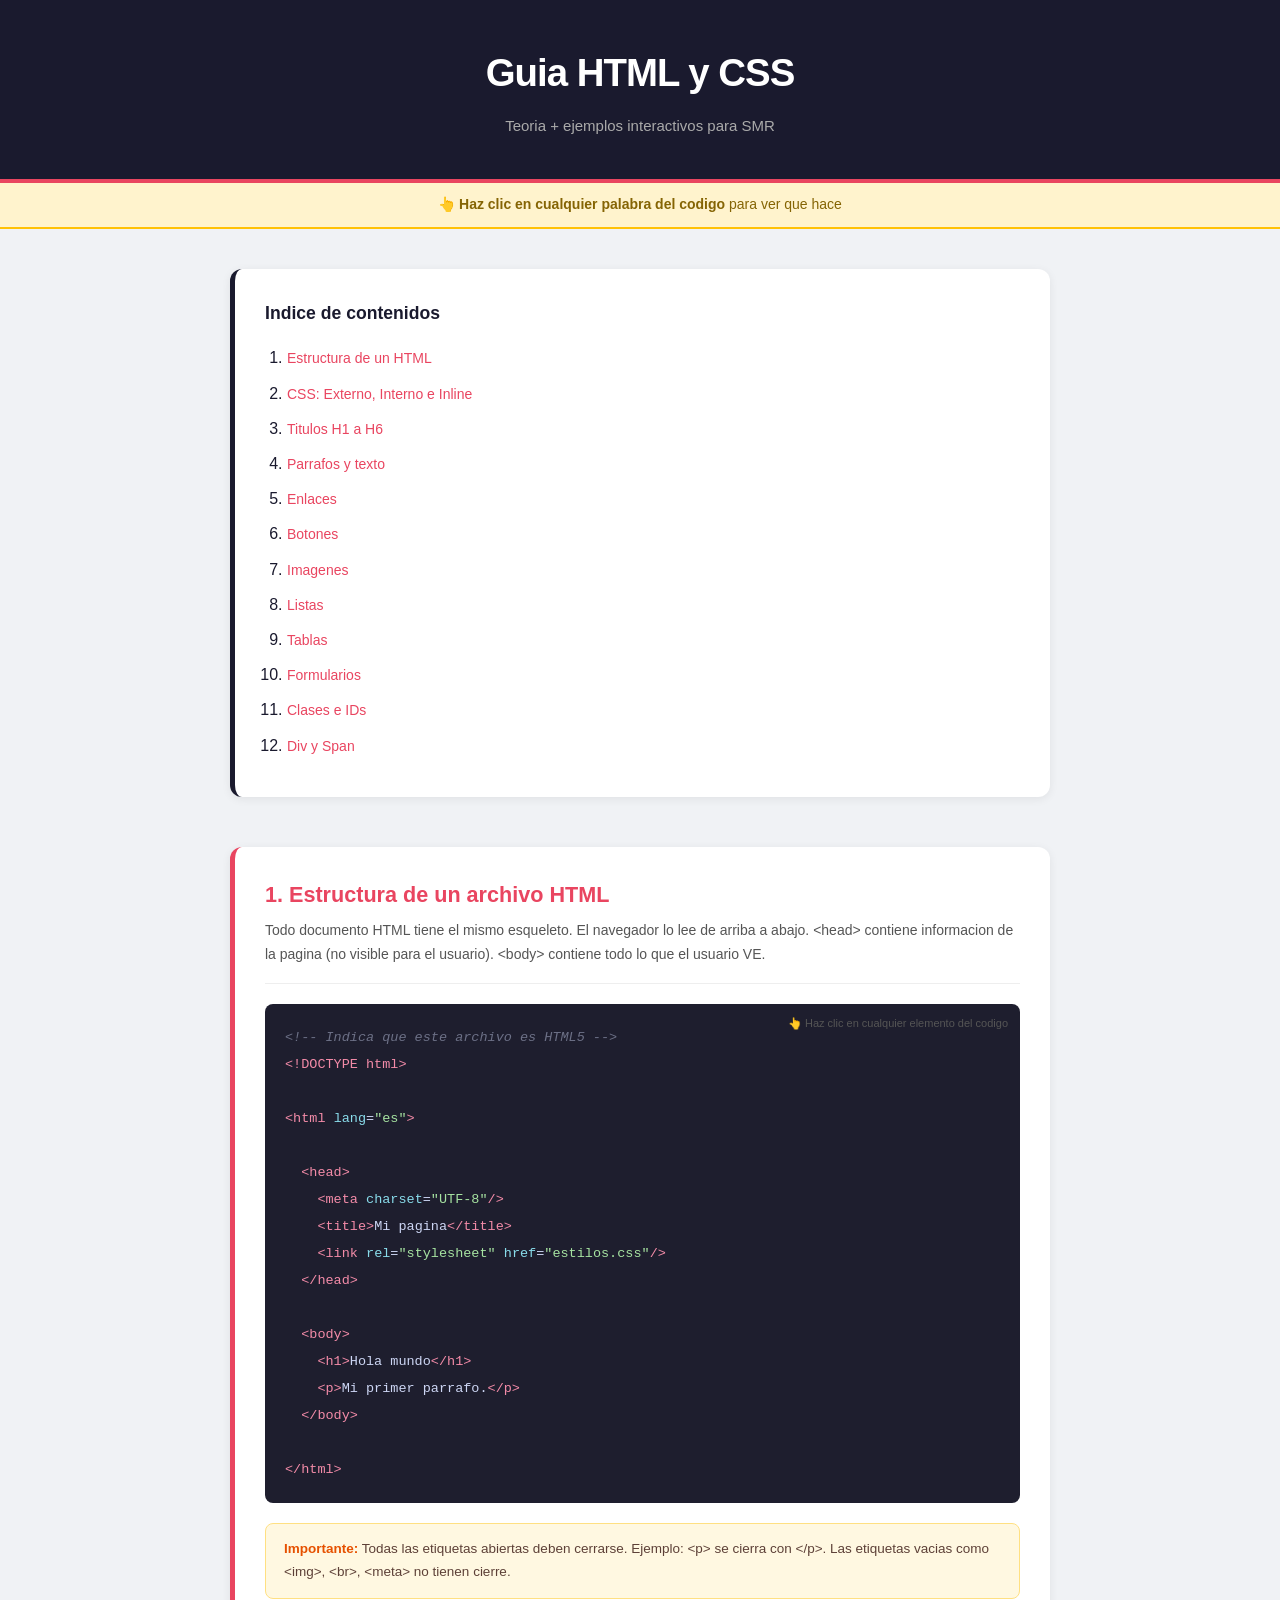
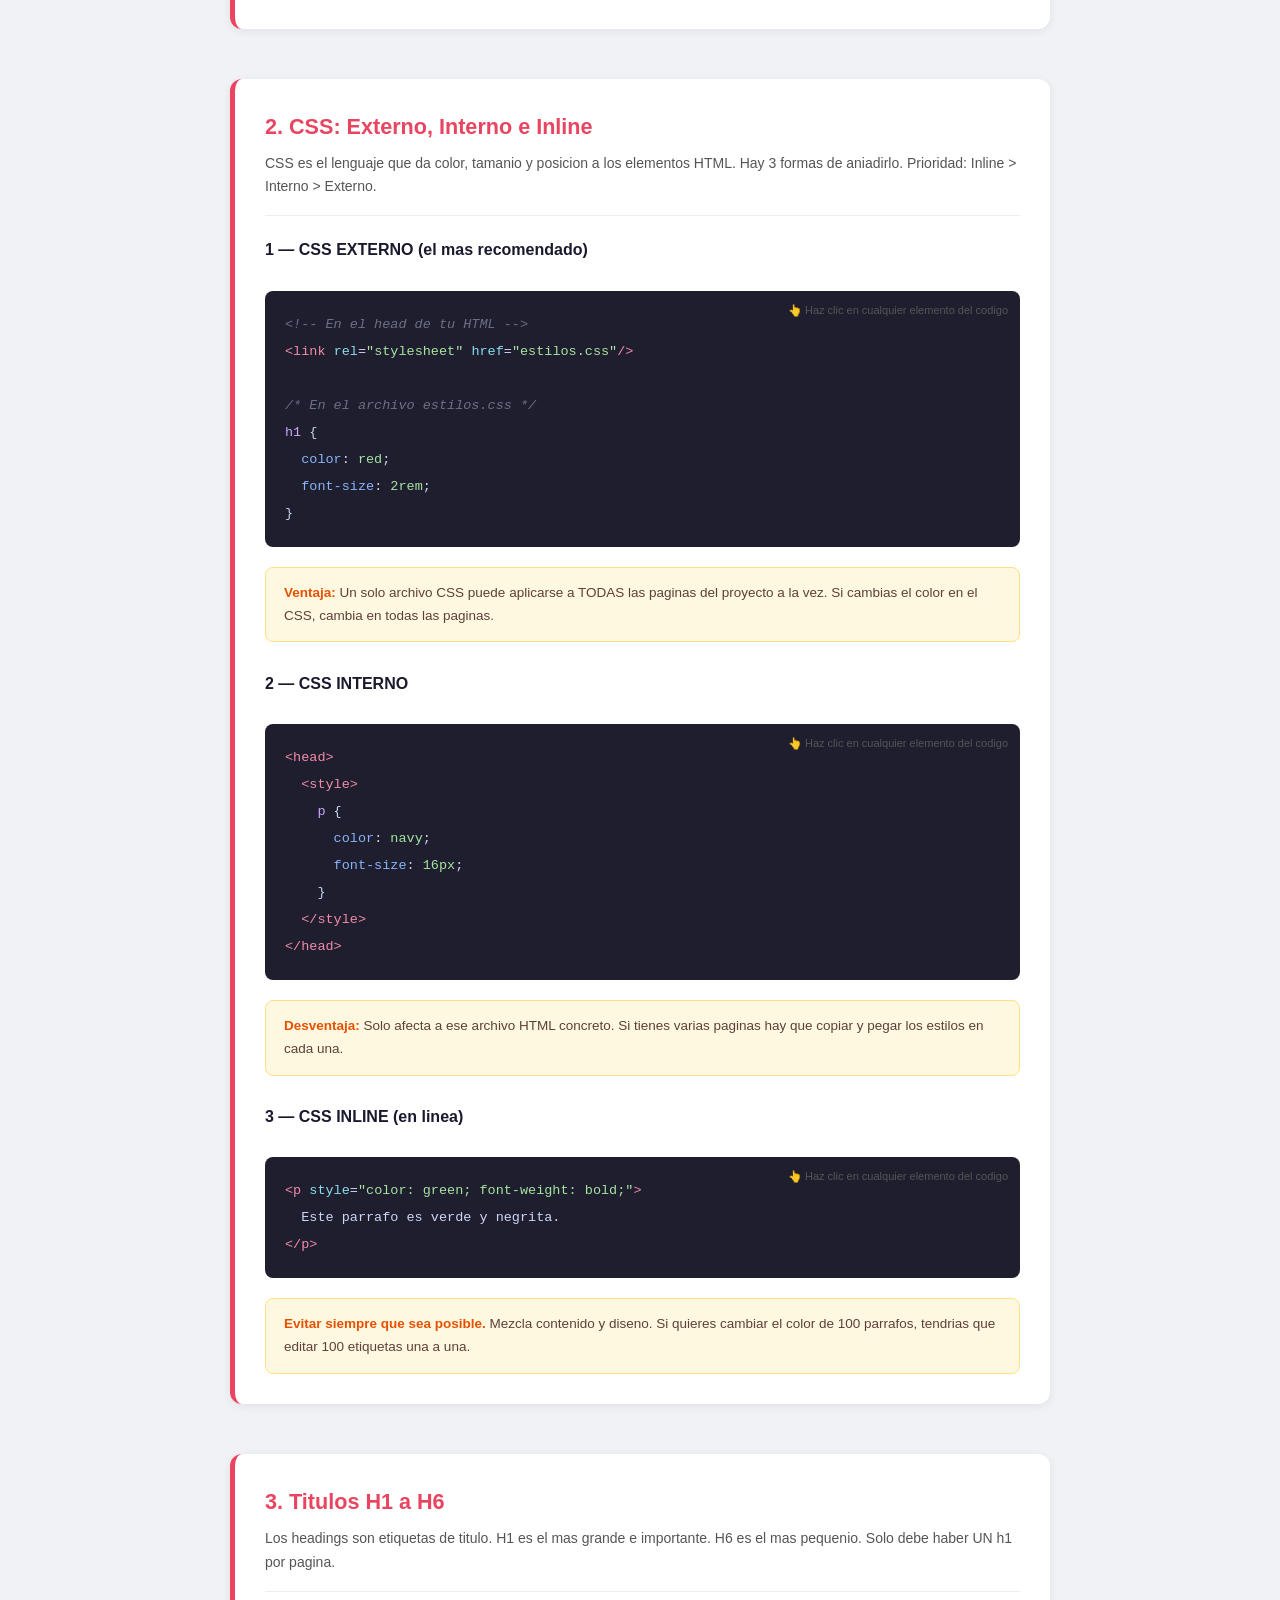
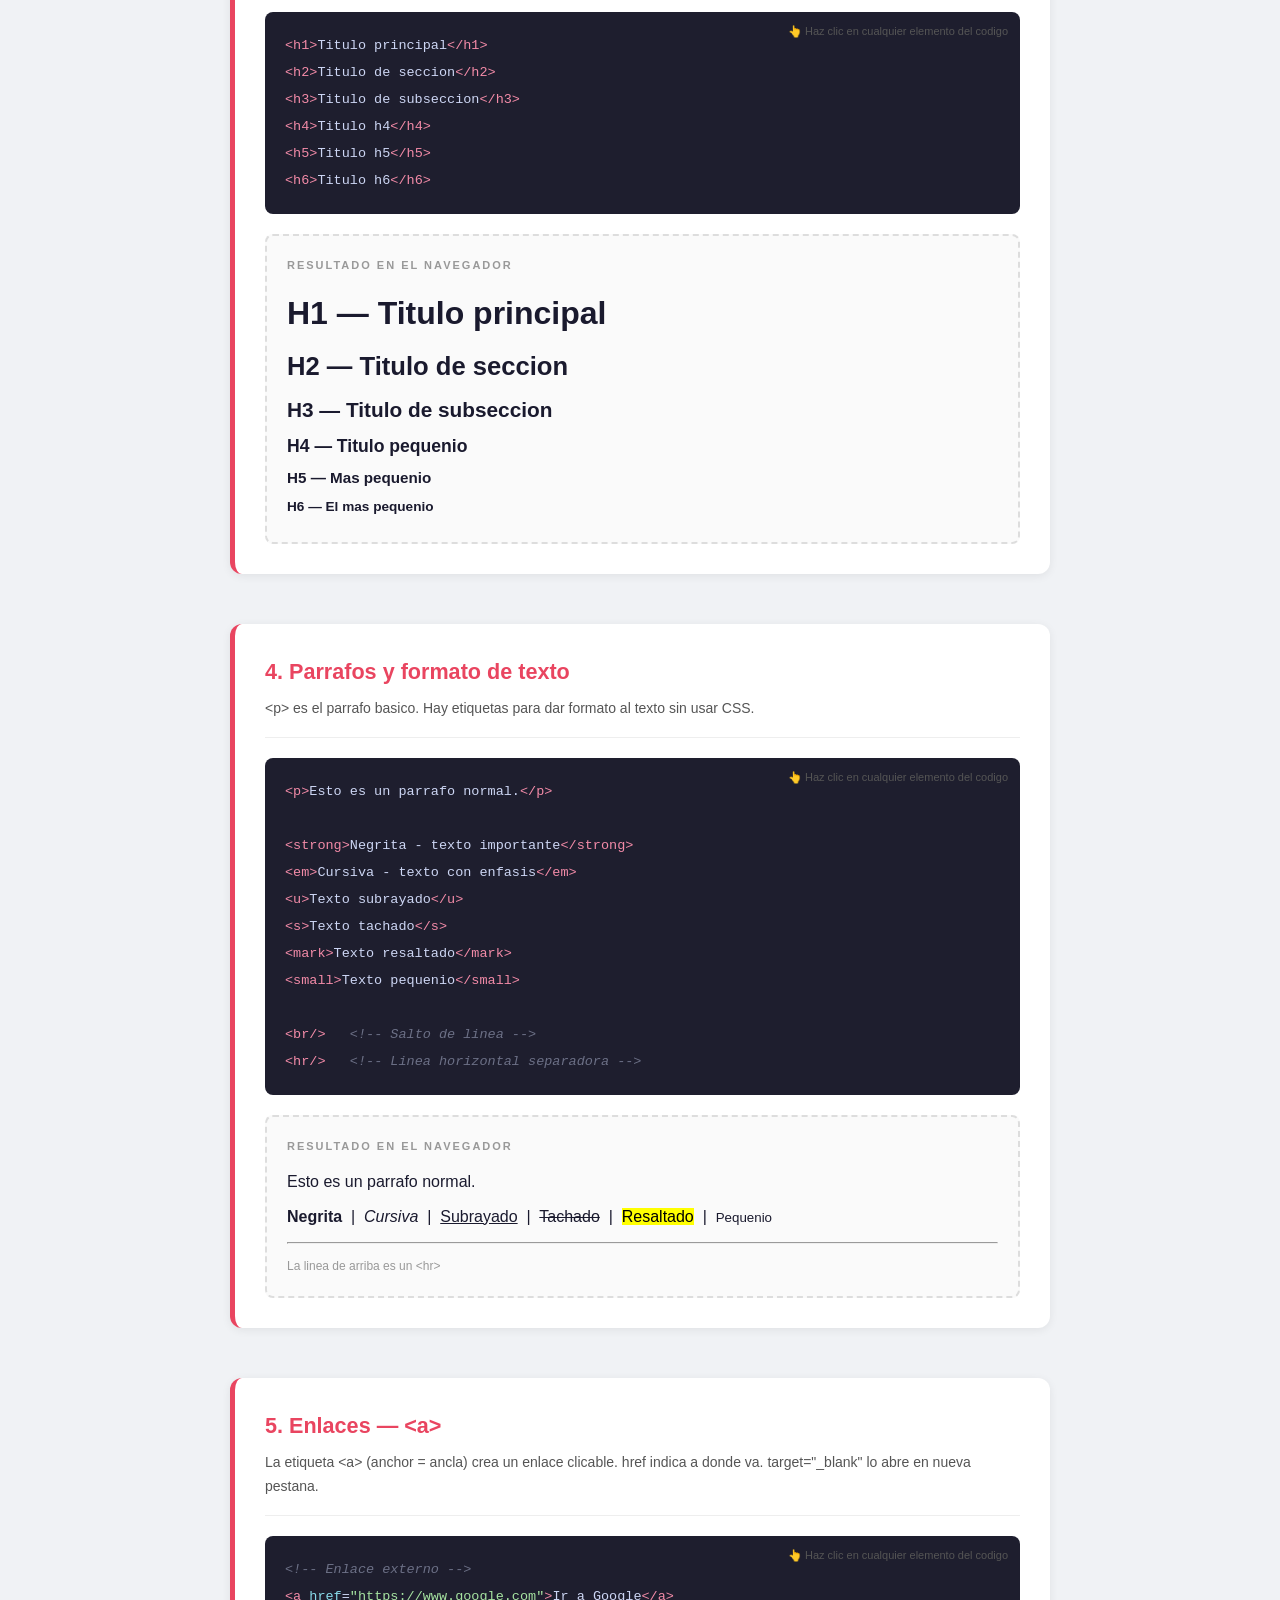
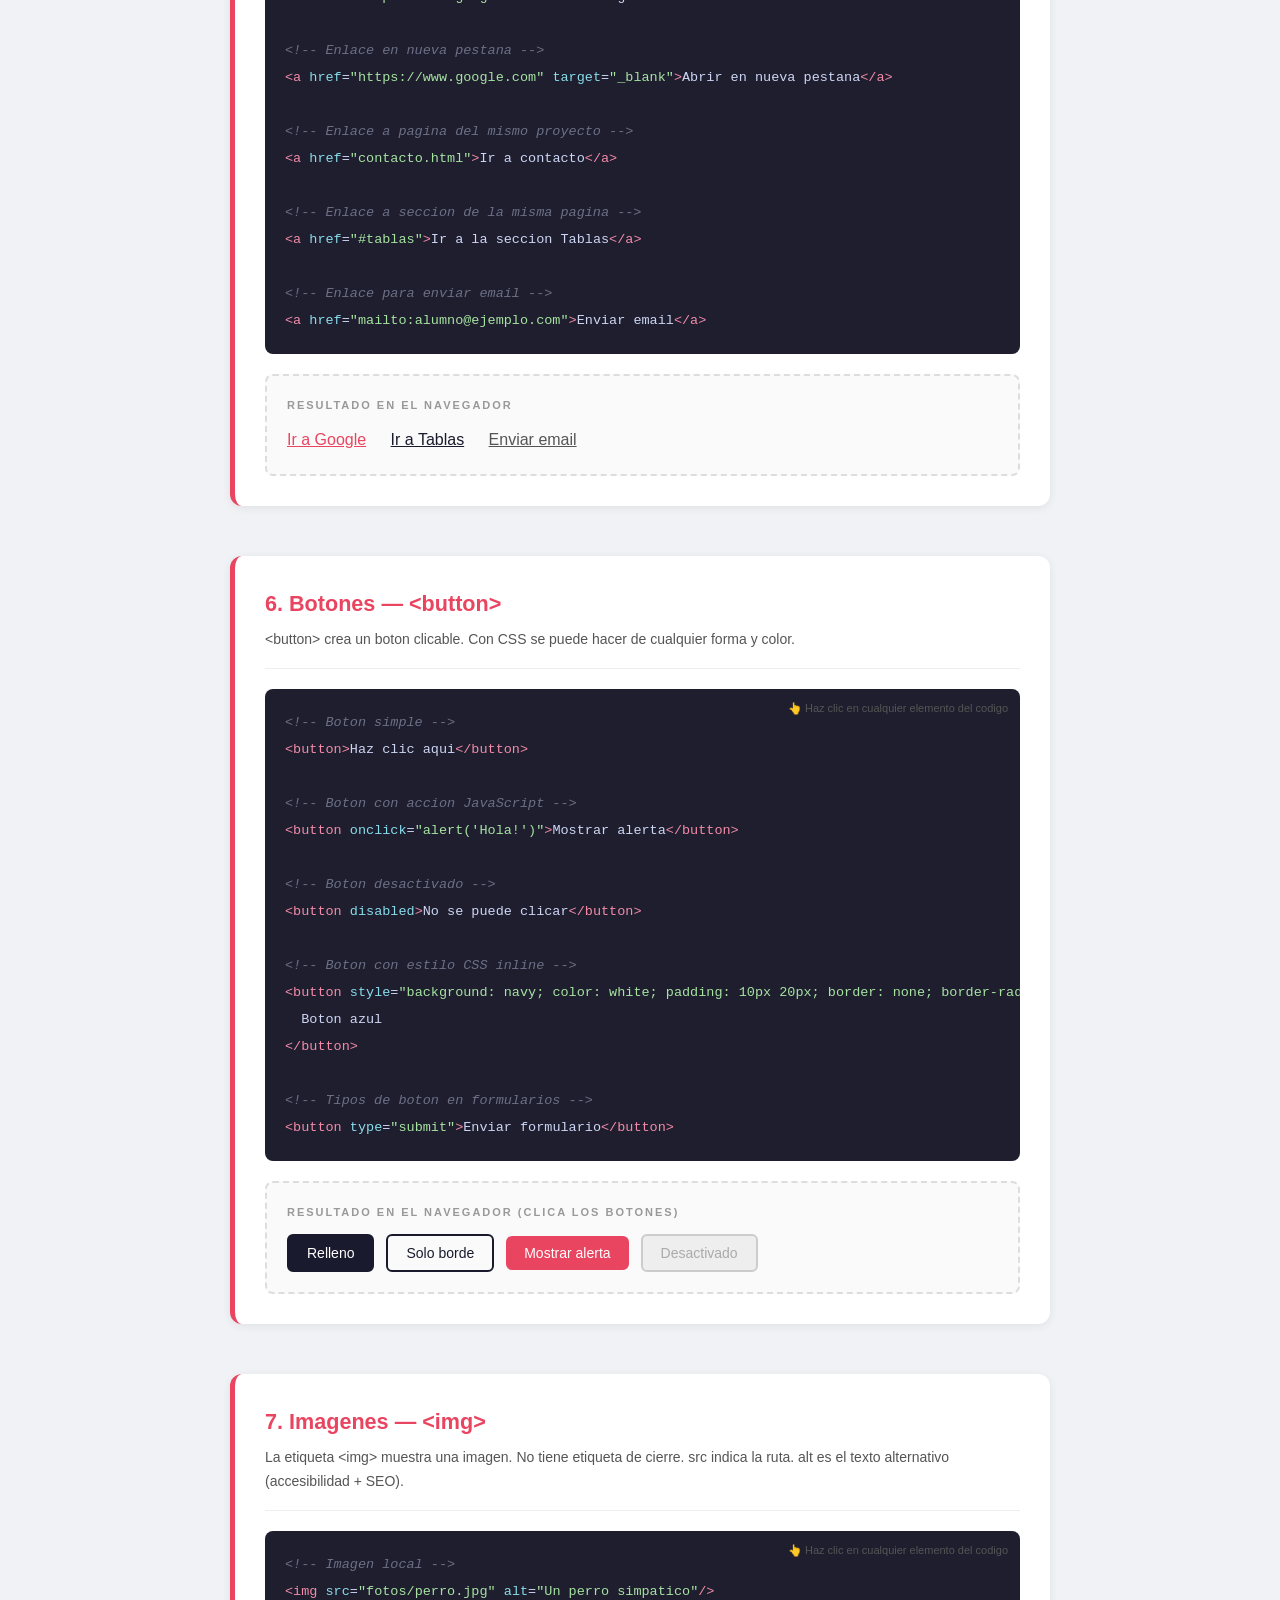
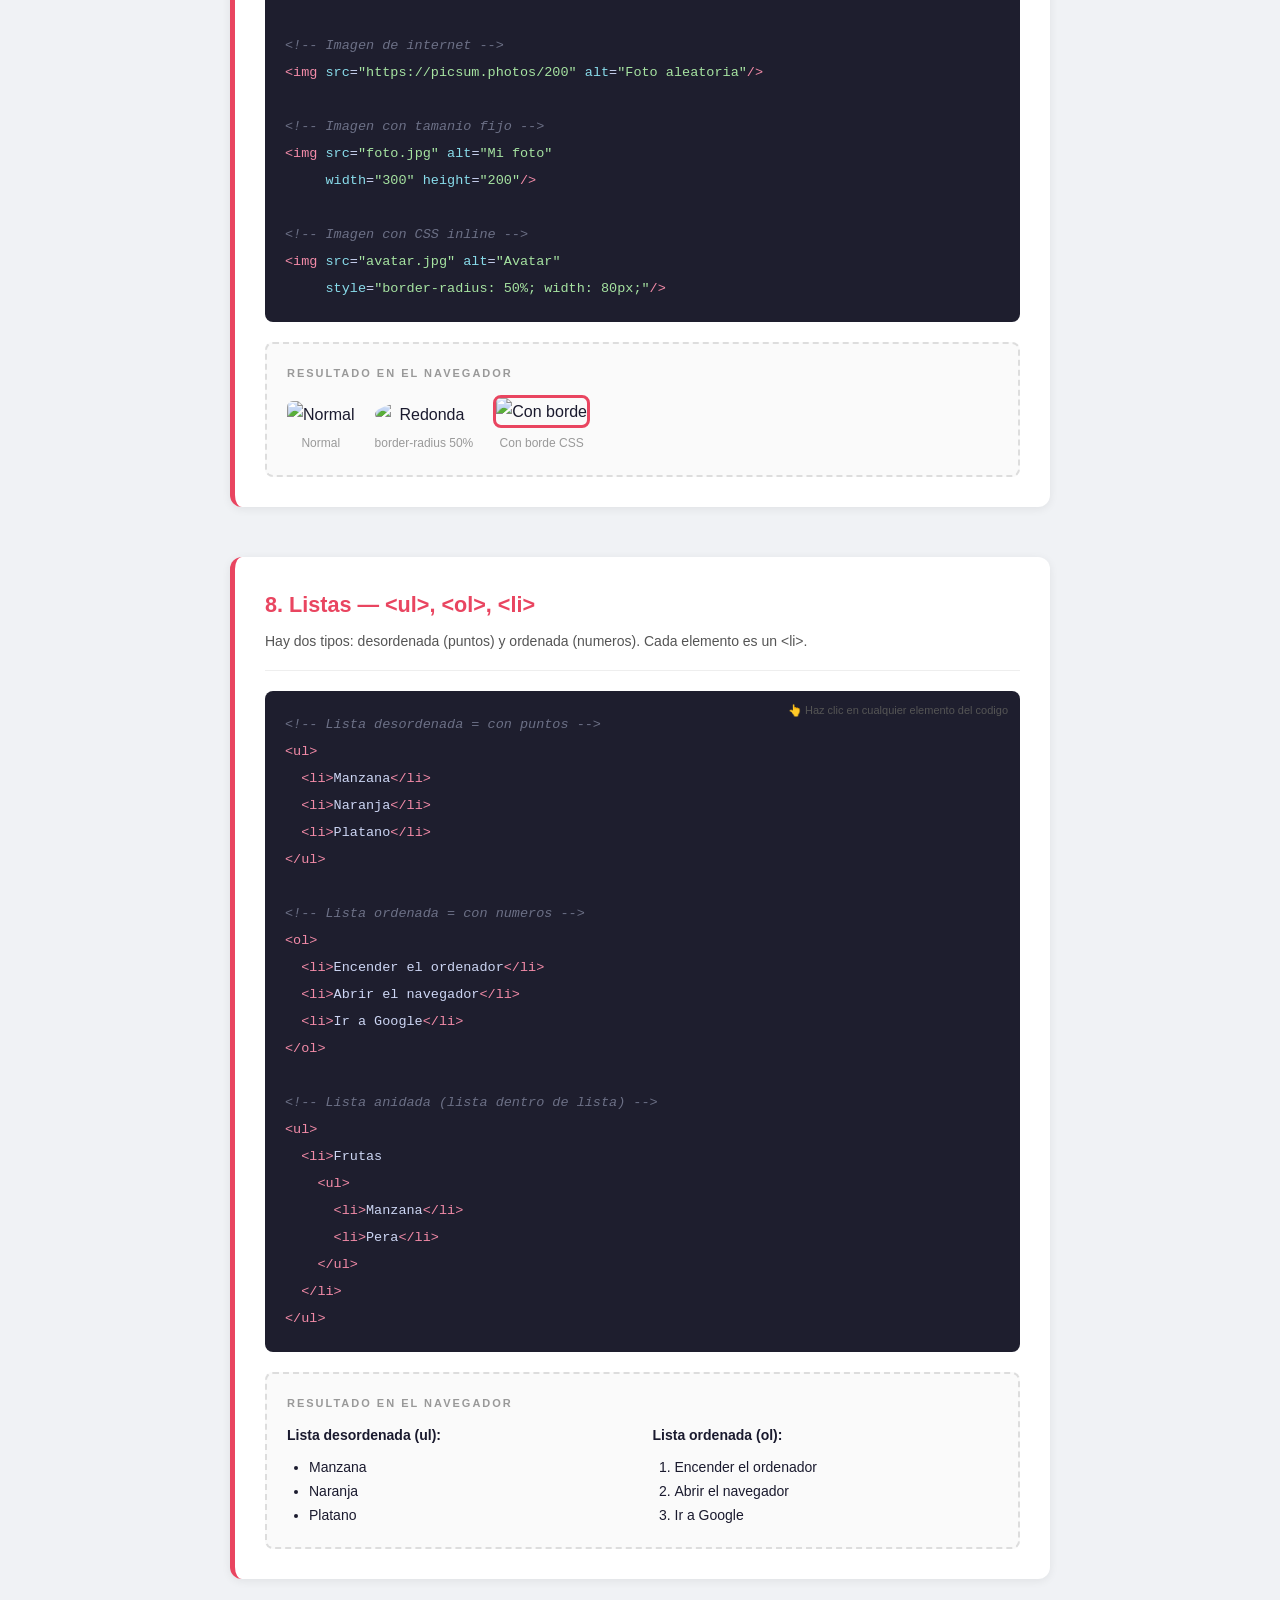
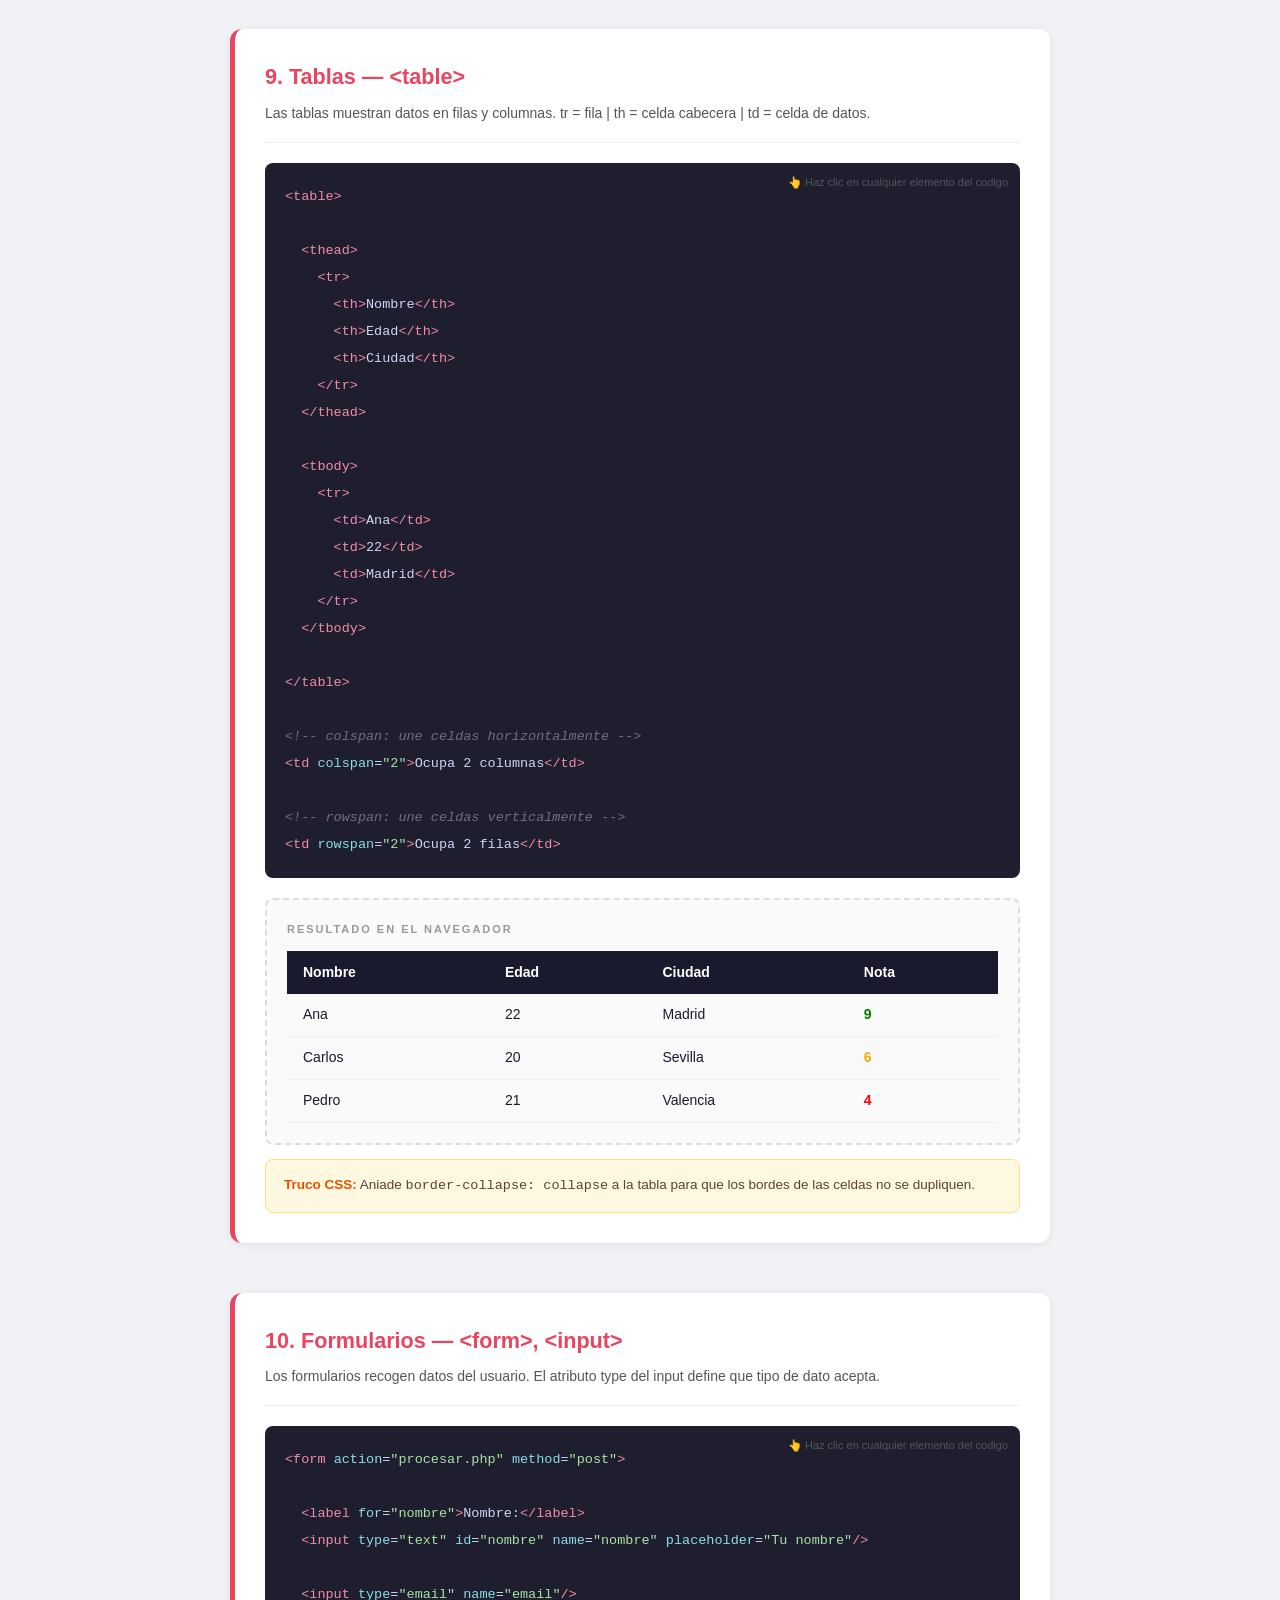
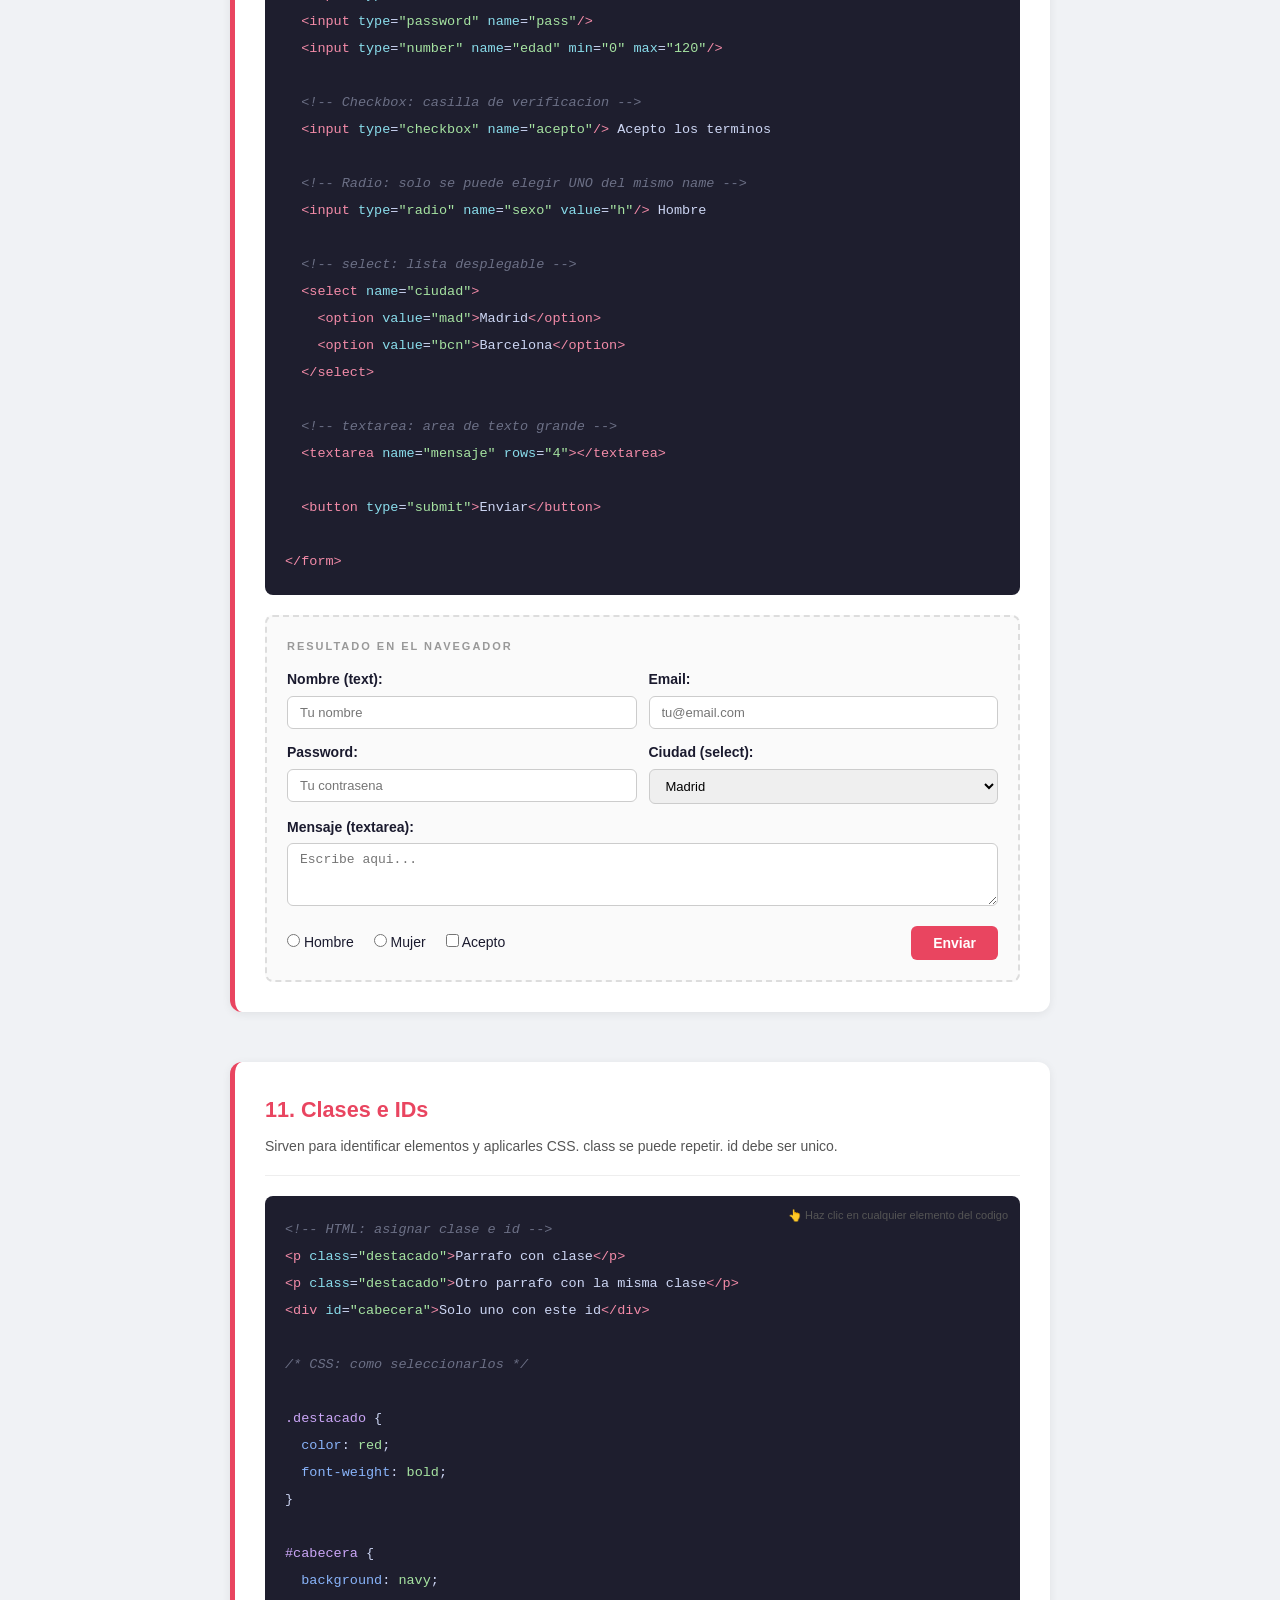
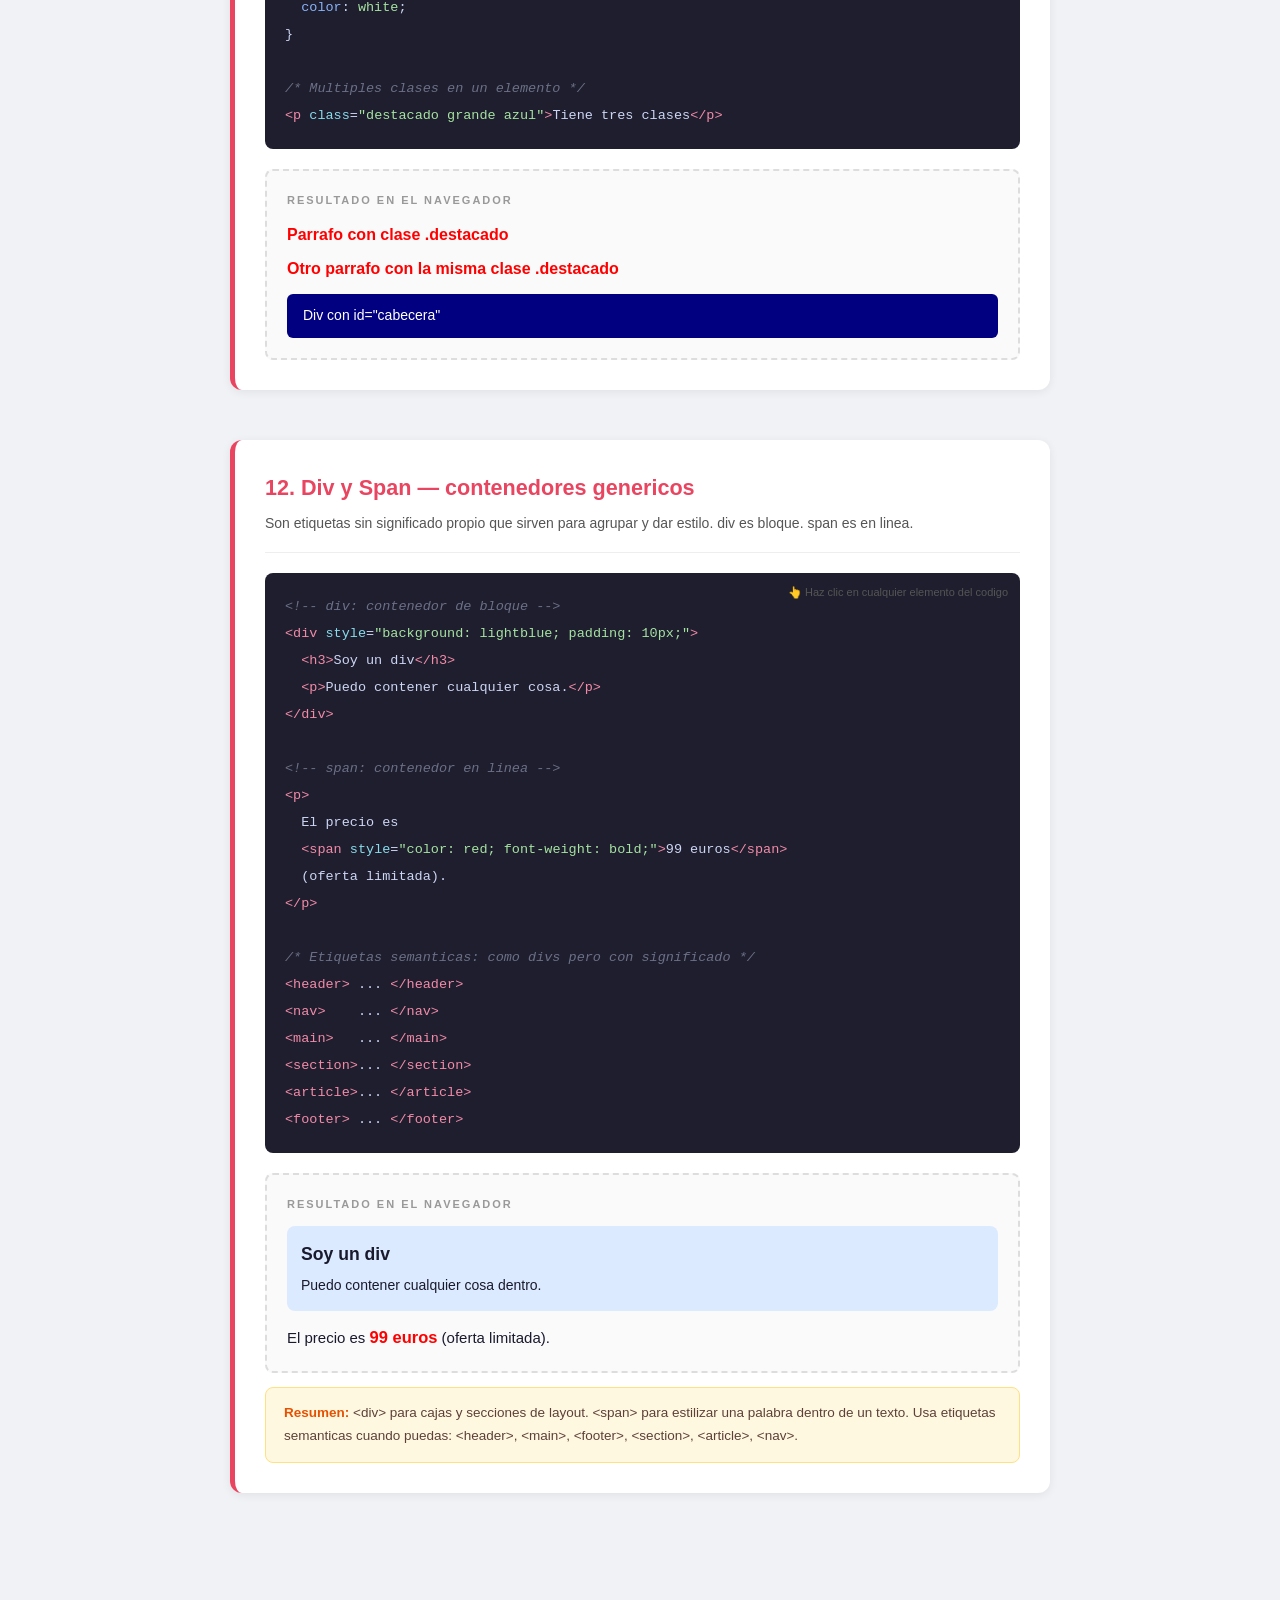
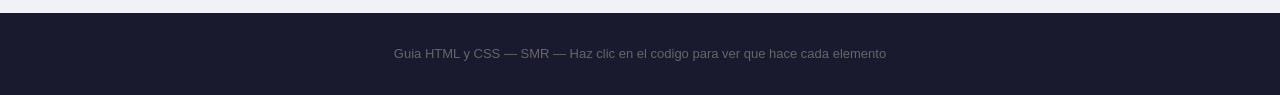
==== commit e8fc0da5: "Rename guia-html-css (1).html to index.html" ====
--- a/index.html
+++ b/index.html
@@ -50,19 +50,19 @@
       gap: 50px;
     }
 
-    .sección {
+    .seccion {
       background: white;
       border-radius: 12px;
       padding: 30px;
       box-shadow: 0 2px 10px rgba(0,0,0,.07);
       border-left: 5px solid #e94560;
     }
-    .sección h2 {
+    .seccion h2 {
       font-size: 1.35rem;
       margin-bottom: 6px;
       color: #e94560;
     }
-    .sección .descripción {
+    .seccion .descripcion {
       color: #555;
       font-size: 14px;
       margin-bottom: 20px;
@@ -146,18 +146,18 @@
     }
     .nota strong { color: #e65100; }
 
-    .índice {
+    .indice {
       background: white;
       border-radius: 12px;
       padding: 30px;
       box-shadow: 0 2px 10px rgba(0,0,0,.07);
       border-left: 5px solid #1a1a2e;
     }
-    .índice h2 { font-size: 1.1rem; margin-bottom: 16px; }
-    .índice ol { padding-left: 22px; }
-    .índice li { margin-bottom: 8px; }
-    .índice a  { color: #e94560; font-size: 14px; text-decoration: none; }
-    .índice a:hover { text-decoration: underline; }
+    .indice h2 { font-size: 1.1rem; margin-bottom: 16px; }
+    .indice ol { padding-left: 22px; }
+    .indice li { margin-bottom: 8px; }
+    .indice a  { color: #e94560; font-size: 14px; text-decoration: none; }
+    .indice a:hover { text-decoration: underline; }
 
     /* ═══════════════════════════════
        POPUP TOOLTIP
@@ -273,15 +273,15 @@
 <main>
 
   <!-- INDICE -->
-  <nav class="índice">
-    <h2>Índice de contenidos</h2>
+  <nav class="indice">
+    <h2>Indice de contenidos</h2>
     <ol>
       <li><a href="#estructura">Estructura de un HTML</a></li>
       <li><a href="#css-tipos">CSS: Externo, Interno e Inline</a></li>
-      <li><a href="#headings">Títulos H1 a H6</a></li>
-      <li><a href="#párrafos">Párrafos y texto</a></li>
+      <li><a href="#headings">Titulos H1 a H6</a></li>
+      <li><a href="#parrafos">Parrafos y texto</a></li>
       <li><a href="#enlaces">Enlaces</a></li>
-      <li><a href="#botónes">Botónes</a></li>
+      <li><a href="#botones">Botones</a></li>
       <li><a href="#imagenes">Imagenes</a></li>
       <li><a href="#listas">Listas</a></li>
       <li><a href="#tablas">Tablas</a></li>
@@ -295,28 +295,28 @@
   <!-- ══════════════════════════════════════ -->
   <!-- 1. ESTRUCTURA -->
   <!-- ══════════════════════════════════════ -->
-  <section id="estructura" class="sección">
+  <section id="estructura" class="seccion">
     <h2>1. Estructura de un archivo HTML</h2>
-    <p class="descripción">
+    <p class="descripcion">
       Todo documento HTML tiene el mismo esqueleto. El navegador lo lee de arriba a abajo.
-      &lt;head&gt; contiene información de la página (no visible para el usuario).
+      &lt;head&gt; contiene informacion de la pagina (no visible para el usuario).
       &lt;body&gt; contiene todo lo que el usuario VE.
     </p>
-    <pre><span class="com" data-tip="com|&lt;!-- comentario --&gt;|Un comentario en HTML. El navegador lo ignora completamente. Sirve para dejar notas en el codigo. No se muestra en la página.|&lt;!-- Esto es un comentario --&gt;">&lt;!-- Indica que este archivo es HTML5 --&gt;</span>
-<span class="tag" data-tip="tag|&lt;!DOCTYPE html&gt;|Declaracion obligatoria que va SIEMPRE en la primera linea. Le dice al navegador que este archivo usa HTML5, la version moderna de HTML. Si no la pones, el navegador puede interpretar mal la página.">&lt;!DOCTYPE html&gt;</span>
-
-<span class="tag" data-tip="tag|&lt;html&gt;|Etiqueta raiz que envuelve TODO el documento HTML. Todo el contenido de la página va dentro de ella.">&lt;html</span> <span class="atr" data-tip="atr|lang|Atributo que indica el idioma de la página. Importante para lectores de pantalla (accesibilidad) y para buscadores. Valor 'es' = espanol, 'en' = ingles, etc.|lang=&quot;es&quot;">lang</span>=<span class="val" data-tip="val|&quot;es&quot;|Valor del atributo lang. 'es' significa espanol. El navegador y los buscadores usan esto para saber en que idioma esta la página.">"es"</span><span class="tag" data-tip="tag|&gt;|Cierre del ángulo de apertura de la etiqueta &lt;html&gt;. A partir de aqui empieza el contenido del documento.">&gt;</span>
-
-  <span class="tag" data-tip="tag|&lt;head&gt;|Sección de configuración de la página. El usuario NO ve su contenido directamente. Aqui van: el título de la pestana, los estilos CSS, los scripts, la codificación de caracteres, etc.">&lt;head&gt;</span>
-    <span class="tag" data-tip="tag|&lt;meta&gt;|Etiqueta de metadatos. Proporciona información sobre la página al navegador y a los buscadores. No tiene etiqueta de cierre.">&lt;meta</span> <span class="atr" data-tip="atr|charset|Atributo que define la codificación de caracteres del documento. Es fundamental para que se muestren bien tildes, eñes y caracteres especiales.|charset=&quot;UTF-8&quot;">charset</span>=<span class="val" data-tip="val|&quot;UTF-8&quot;|Codificación de caracteres universal. UTF-8 soporta prácticamente todos los idiomas del mundo, incluido el espanol con sus tildes y eñes. SIEMPRE usa UTF-8.">"UTF-8"</span><span class="tag" data-tip="tag|/&gt;|Cierre de etiqueta automatica (self-closing). Etiquetas como &lt;meta&gt;, &lt;img&gt;, &lt;br&gt; y &lt;input&gt; no tienen contenido dentro, por eso se cierran asi.">/&gt;</span>
-    <span class="tag" data-tip="tag|&lt;title&gt;|Define el título de la página que aparece en la pestana del navegador y en los resultados de busqueda de Google. Muy importante para el SEO.">&lt;title&gt;</span><span class="txt" data-tip="txt|Mi página|El texto que aparecera en la pestana del navegador. Pon un nombre descriptivo de tu página aqui.">Mi página</span><span class="tag" data-tip="tag|&lt;/title&gt;|Cierra la etiqueta title. Todo lo que este entre &lt;title&gt; y &lt;/title&gt; es el título de la pestana.">&lt;/title&gt;</span>
-    <span class="tag" data-tip="tag|&lt;link&gt;|Enlaza un recurso externo con la página. Normalmente se usa para cargar archivos CSS externos. No tiene etiqueta de cierre.">&lt;link</span> <span class="atr" data-tip="atr|rel|Indica la relación entre el documento HTML y el archivo enlazado. El valor 'stylesheet' le dice al navegador que el archivo enlazado es una hoja de estilos CSS.|rel=&quot;stylesheet&quot;">rel</span>=<span class="val" data-tip="val|&quot;stylesheet&quot;|Significa 'hoja de estilos'. Le indica al navegador que el archivo enlazado contiene CSS que debe aplicar a la página.">"stylesheet"</span> <span class="atr" data-tip="atr|href|Atributo que contiene la ruta o URL del archivo a enlazar. En &lt;link&gt; apunta al archivo CSS. En &lt;a&gt; apunta a la página de destino.|href=&quot;estilos.css&quot;">href</span>=<span class="val" data-tip="val|&quot;estilos.css&quot;|Ruta al archivo CSS externo. Puede ser relativa (en el mismo proyecto) o absoluta (URL completa). Si el archivo esta en una carpeta: 'css/estilos.css'.">"estilos.css"</span><span class="tag" data-tip="tag|/&gt;|Cierre de etiqueta automatica de &lt;link&gt;. Esta etiqueta no tiene contenido propio, solo atributos.">/&gt;</span>
-  <span class="tag" data-tip="tag|&lt;/head&gt;|Cierra la sección head. Todo lo que configuraste para la página queda encerrado aqui.">&lt;/head&gt;</span>
-
-  <span class="tag" data-tip="tag|&lt;body&gt;|Contiene TODO el contenido visible de la página: textos, imagenes, botónes, tablas, formularios, etc. Solo puede haber UN &lt;body&gt; por página.">&lt;body&gt;</span>
-    <span class="tag" data-tip="tag|&lt;h1&gt;|Título principal de la página. Es el mas grande e importante. Solo debe haber UNO por página (buena practica para SEO). El navegador lo muestra en negrita y grande por defecto.">&lt;h1&gt;</span><span class="txt" data-tip="txt|Hola mundo|Texto que se mostrara dentro del h1. Es el contenido visible de la etiqueta.">Hola mundo</span><span class="tag" data-tip="tag|&lt;/h1&gt;|Cierra el título h1. Toda etiqueta que se abre debe cerrarse, excepto las etiquetas vacias como &lt;img&gt; o &lt;br&gt;.">&lt;/h1&gt;</span>
-    <span class="tag" data-tip="tag|&lt;p&gt;|Etiqueta de párrafo. Agrupa un bloque de texto. El navegador anade espacio automático arriba y abajo de cada párrafo para separarlos visualmente.">&lt;p&gt;</span><span class="txt" data-tip="txt|Mi primer párrafo.|El texto visible del párrafo. Puede contener otras etiquetas dentro como &lt;strong&gt;, &lt;em&gt;, &lt;a&gt;, etc.">Mi primer párrafo.</span><span class="tag" data-tip="tag|&lt;/p&gt;|Cierra el párrafo. Todo el texto entre &lt;p&gt; y &lt;/p&gt; forma un párrafo.">&lt;/p&gt;</span>
-  <span class="tag" data-tip="tag|&lt;/body&gt;|Cierra la sección body. Todo el contenido visible de la página debe estar entre &lt;body&gt; y &lt;/body&gt;.">&lt;/body&gt;</span>
+    <pre><span class="com" data-tip="com|&lt;!-- comentario --&gt;|Un comentario en HTML. El navegador lo ignora completamente. Sirve para dejar notas en el codigo. No se muestra en la pagina.|&lt;!-- Esto es un comentario --&gt;">&lt;!-- Indica que este archivo es HTML5 --&gt;</span>
+<span class="tag" data-tip="tag|&lt;!DOCTYPE html&gt;|Declaracion obligatoria que va SIEMPRE en la primera linea. Le dice al navegador que este archivo usa HTML5, la version moderna de HTML. Si no la pones, el navegador puede interpretar mal la pagina.">&lt;!DOCTYPE html&gt;</span>
+
+<span class="tag" data-tip="tag|&lt;html&gt;|Etiqueta raiz que envuelve TODO el documento HTML. Todo el contenido de la pagina va dentro de ella.">&lt;html</span> <span class="atr" data-tip="atr|lang|Atributo que indica el idioma de la pagina. Importante para lectores de pantalla (accesibilidad) y para buscadores. Valor 'es' = espanol, 'en' = ingles, etc.|lang=&quot;es&quot;">lang</span>=<span class="val" data-tip="val|&quot;es&quot;|Valor del atributo lang. 'es' significa espanol. El navegador y los buscadores usan esto para saber en que idioma esta la pagina.">"es"</span><span class="tag" data-tip="tag|&gt;|Cierre del angulo de apertura de la etiqueta &lt;html&gt;. A partir de aqui empieza el contenido del documento.">&gt;</span>
+
+  <span class="tag" data-tip="tag|&lt;head&gt;|Seccion de configuracion de la pagina. El usuario NO ve su contenido directamente. Aqui van: el titulo de la pestana, los estilos CSS, los scripts, la codificacion de caracteres, etc.">&lt;head&gt;</span>
+    <span class="tag" data-tip="tag|&lt;meta&gt;|Etiqueta de metadatos. Proporciona informacion sobre la pagina al navegador y a los buscadores. No tiene etiqueta de cierre.">&lt;meta</span> <span class="atr" data-tip="atr|charset|Atributo que define la codificacion de caracteres del documento. Es fundamental para que se muestren bien tildes, enies y caracteres especiales.|charset=&quot;UTF-8&quot;">charset</span>=<span class="val" data-tip="val|&quot;UTF-8&quot;|Codificacion de caracteres universal. UTF-8 soporta practicamente todos los idiomas del mundo, incluido el espanol con sus tildes y enies. SIEMPRE usa UTF-8.">"UTF-8"</span><span class="tag" data-tip="tag|/&gt;|Cierre de etiqueta automatica (self-closing). Etiquetas como &lt;meta&gt;, &lt;img&gt;, &lt;br&gt; y &lt;input&gt; no tienen contenido dentro, por eso se cierran asi.">/&gt;</span>
+    <span class="tag" data-tip="tag|&lt;title&gt;|Define el titulo de la pagina que aparece en la pestana del navegador y en los resultados de busqueda de Google. Muy importante para el SEO.">&lt;title&gt;</span><span class="txt" data-tip="txt|Mi pagina|El texto que aparecera en la pestana del navegador. Pon un nombre descriptivo de tu pagina aqui.">Mi pagina</span><span class="tag" data-tip="tag|&lt;/title&gt;|Cierra la etiqueta title. Todo lo que este entre &lt;title&gt; y &lt;/title&gt; es el titulo de la pestana.">&lt;/title&gt;</span>
+    <span class="tag" data-tip="tag|&lt;link&gt;|Enlaza un recurso externo con la pagina. Normalmente se usa para cargar archivos CSS externos. No tiene etiqueta de cierre.">&lt;link</span> <span class="atr" data-tip="atr|rel|Indica la relacion entre el documento HTML y el archivo enlazado. El valor 'stylesheet' le dice al navegador que el archivo enlazado es una hoja de estilos CSS.|rel=&quot;stylesheet&quot;">rel</span>=<span class="val" data-tip="val|&quot;stylesheet&quot;|Significa 'hoja de estilos'. Le indica al navegador que el archivo enlazado contiene CSS que debe aplicar a la pagina.">"stylesheet"</span> <span class="atr" data-tip="atr|href|Atributo que contiene la ruta o URL del archivo a enlazar. En &lt;link&gt; apunta al archivo CSS. En &lt;a&gt; apunta a la pagina de destino.|href=&quot;estilos.css&quot;">href</span>=<span class="val" data-tip="val|&quot;estilos.css&quot;|Ruta al archivo CSS externo. Puede ser relativa (en el mismo proyecto) o absoluta (URL completa). Si el archivo esta en una carpeta: 'css/estilos.css'.">"estilos.css"</span><span class="tag" data-tip="tag|/&gt;|Cierre de etiqueta automatica de &lt;link&gt;. Esta etiqueta no tiene contenido propio, solo atributos.">/&gt;</span>
+  <span class="tag" data-tip="tag|&lt;/head&gt;|Cierra la seccion head. Todo lo que configuraste para la pagina queda encerrado aqui.">&lt;/head&gt;</span>
+
+  <span class="tag" data-tip="tag|&lt;body&gt;|Contiene TODO el contenido visible de la pagina: textos, imagenes, botones, tablas, formularios, etc. Solo puede haber UN &lt;body&gt; por pagina.">&lt;body&gt;</span>
+    <span class="tag" data-tip="tag|&lt;h1&gt;|Titulo principal de la pagina. Es el mas grande e importante. Solo debe haber UNO por pagina (buena practica para SEO). El navegador lo muestra en negrita y grande por defecto.">&lt;h1&gt;</span><span class="txt" data-tip="txt|Hola mundo|Texto que se mostrara dentro del h1. Es el contenido visible de la etiqueta.">Hola mundo</span><span class="tag" data-tip="tag|&lt;/h1&gt;|Cierra el titulo h1. Toda etiqueta que se abre debe cerrarse, excepto las etiquetas vacias como &lt;img&gt; o &lt;br&gt;.">&lt;/h1&gt;</span>
+    <span class="tag" data-tip="tag|&lt;p&gt;|Etiqueta de parrafo. Agrupa un bloque de texto. El navegador anade espacio automatico arriba y abajo de cada parrafo para separarlos visualmente.">&lt;p&gt;</span><span class="txt" data-tip="txt|Mi primer parrafo.|El texto visible del parrafo. Puede contener otras etiquetas dentro como &lt;strong&gt;, &lt;em&gt;, &lt;a&gt;, etc.">Mi primer parrafo.</span><span class="tag" data-tip="tag|&lt;/p&gt;|Cierra el parrafo. Todo el texto entre &lt;p&gt; y &lt;/p&gt; forma un parrafo.">&lt;/p&gt;</span>
+  <span class="tag" data-tip="tag|&lt;/body&gt;|Cierra la seccion body. Todo el contenido visible de la pagina debe estar entre &lt;body&gt; y &lt;/body&gt;.">&lt;/body&gt;</span>
 
 <span class="tag" data-tip="tag|&lt;/html&gt;|Cierra el documento HTML. Debe ser siempre la ultima etiqueta del archivo.">&lt;/html&gt;</span></pre>
     <div class="nota">
@@ -330,97 +330,97 @@
   <!-- ══════════════════════════════════════ -->
   <!-- 2. CSS TIPOS -->
   <!-- ══════════════════════════════════════ -->
-  <section id="css-tipos" class="sección">
+  <section id="css-tipos" class="seccion">
     <h2>2. CSS: Externo, Interno e Inline</h2>
-    <p class="descripción">
-      CSS es el lenguaje que da color, tamaño y posición a los elementos HTML.
-      Hay 3 formas de añadirlo. Prioridad: Inline &gt; Interno &gt; Externo.
+    <p class="descripcion">
+      CSS es el lenguaje que da color, tamanio y posicion a los elementos HTML.
+      Hay 3 formas de aniadirlo. Prioridad: Inline &gt; Interno &gt; Externo.
     </p>
 
     <strong>1 — CSS EXTERNO (el mas recomendado)</strong><br><br>
     <pre><span class="com" data-tip="com|&lt;!-- comentario --&gt;|Comentario HTML. El navegador lo ignora, es solo para el desarrollador.">&lt;!-- En el head de tu HTML --&gt;</span>
-<span class="tag" data-tip="tag|&lt;link&gt;|Enlaza el archivo CSS externo con esta página HTML. Ponla siempre dentro del &lt;head&gt;.">&lt;link</span> <span class="atr" data-tip="atr|rel|Tipo de relación con el archivo enlazado. 'stylesheet' indica que es un archivo de estilos CSS.">rel</span>=<span class="val" data-tip="val|&quot;stylesheet&quot;|Valor que indica que el archivo enlazado es una hoja de estilos CSS.">"stylesheet"</span> <span class="atr" data-tip="atr|href|Ruta al archivo CSS externo. Puede ser relativa como 'estilos.css' o 'css/main.css'.">href</span>=<span class="val" data-tip="val|&quot;estilos.css&quot;|Nombre o ruta del archivo CSS. El archivo debe existir en tu proyecto con ese nombre exacto.">"estilos.css"</span><span class="tag" data-tip="tag|/&gt;|Cierre de la etiqueta link. No tiene contenido propio.">/&gt;</span>
+<span class="tag" data-tip="tag|&lt;link&gt;|Enlaza el archivo CSS externo con esta pagina HTML. Ponla siempre dentro del &lt;head&gt;.">&lt;link</span> <span class="atr" data-tip="atr|rel|Tipo de relacion con el archivo enlazado. 'stylesheet' indica que es un archivo de estilos CSS.">rel</span>=<span class="val" data-tip="val|&quot;stylesheet&quot;|Valor que indica que el archivo enlazado es una hoja de estilos CSS.">"stylesheet"</span> <span class="atr" data-tip="atr|href|Ruta al archivo CSS externo. Puede ser relativa como 'estilos.css' o 'css/main.css'.">href</span>=<span class="val" data-tip="val|&quot;estilos.css&quot;|Nombre o ruta del archivo CSS. El archivo debe existir en tu proyecto con ese nombre exacto.">"estilos.css"</span><span class="tag" data-tip="tag|/&gt;|Cierre de la etiqueta link. No tiene contenido propio.">/&gt;</span>
 
 <span class="com" data-tip="com|/* comentario CSS */|Comentario en CSS. Se usa /* para abrir y */ para cerrar. El navegador lo ignora.">/* En el archivo estilos.css */</span>
-<span class="sel" data-tip="sel|h1|Selector CSS. Indica a que elemento HTML se aplican los estilos. 'h1' aplica los estilos a todos los &lt;h1&gt; de la página.">h1</span> {
+<span class="sel" data-tip="sel|h1|Selector CSS. Indica a que elemento HTML se aplican los estilos. 'h1' aplica los estilos a todos los &lt;h1&gt; de la pagina.">h1</span> {
   <span class="prp" data-tip="prp|color|Propiedad CSS que cambia el color del texto. Acepta nombres de colores en ingles, codigos HEX (#ff0000), RGB (rgb(255,0,0)) o HSL.">color</span>: <span class="val" data-tip="val|red|Valor de la propiedad color. 'red' es rojo. Otros: blue, green, white, black, orange, #e94560, rgb(255,0,0)...">red</span>;
-  <span class="prp" data-tip="prp|font-size|Propiedad CSS que cambia el tamaño del texto. Puede usar: px (píxeles), rem (relativo al root), em (relativo al padre), % (porcentaje).">font-size</span>: <span class="val" data-tip="val|2rem|Unidad de medida CSS. 1rem = tamaño de fuente del elemento raiz (normalmente 16px). 2rem = 32px. Es preferible a px porque se adapta a la configuración del usuario.">2rem</span>;
+  <span class="prp" data-tip="prp|font-size|Propiedad CSS que cambia el tamanio del texto. Puede usar: px (pixeles), rem (relativo al root), em (relativo al padre), % (porcentaje).">font-size</span>: <span class="val" data-tip="val|2rem|Unidad de medida CSS. 1rem = tamanio de fuente del elemento raiz (normalmente 16px). 2rem = 32px. Es preferible a px porque se adapta a la configuracion del usuario.">2rem</span>;
 }</pre>
-    <div class="nota"><strong>Ventaja:</strong> Un solo archivo CSS puede aplicarse a TODAS las páginas del proyecto a la vez. Si cambias el color en el CSS, cambia en todas las páginas.</div>
+    <div class="nota"><strong>Ventaja:</strong> Un solo archivo CSS puede aplicarse a TODAS las paginas del proyecto a la vez. Si cambias el color en el CSS, cambia en todas las paginas.</div>
     <br>
 
     <strong>2 — CSS INTERNO</strong><br><br>
     <pre><span class="tag" data-tip="tag|&lt;head&gt;|El CSS interno se pone dentro del head, en una etiqueta &lt;style&gt;.">&lt;head&gt;</span>
-  <span class="tag" data-tip="tag|&lt;style&gt;|Etiqueta que contiene CSS interno. Todo el CSS escrito aqui dentro solo afecta a esta página HTML concreta. Si tienes 10 páginas, tendrias que repetirlo en las 10.">&lt;style&gt;</span>
-    <span class="sel" data-tip="sel|p|Selector que apunta a todos los elementos &lt;p&gt; (párrafos) de la página. Los estilos dentro de las llaves se aplican a todos ellos.">p</span> {
-      <span class="prp" data-tip="prp|color|Cambia el color del texto del elemento selecciónado.">color</span>: <span class="val" data-tip="val|navy|Color azul marino. En CSS puedes usar nombres de colores en ingles. Hay 140 nombres de colores predefinidos como navy, tomato, coral, teal, etc.">navy</span>;
-      <span class="prp" data-tip="prp|font-size|Tamaño de la fuente (texto). 16px es el tamaño por defecto del navegador.">font-size</span>: <span class="val" data-tip="val|16px|Píxeles. Es la unidad mas común en CSS. 1px = 1 pixel de pantalla. Tamaños típicos: 12-14px para notas, 16px para texto normal, 18-24px para subtítulos.">16px</span>;
+  <span class="tag" data-tip="tag|&lt;style&gt;|Etiqueta que contiene CSS interno. Todo el CSS escrito aqui dentro solo afecta a esta pagina HTML concreta. Si tienes 10 paginas, tendrias que repetirlo en las 10.">&lt;style&gt;</span>
+    <span class="sel" data-tip="sel|p|Selector que apunta a todos los elementos &lt;p&gt; (parrafos) de la pagina. Los estilos dentro de las llaves se aplican a todos ellos.">p</span> {
+      <span class="prp" data-tip="prp|color|Cambia el color del texto del elemento seleccionado.">color</span>: <span class="val" data-tip="val|navy|Color azul marino. En CSS puedes usar nombres de colores en ingles. Hay 140 nombres de colores predefinidos como navy, tomato, coral, teal, etc.">navy</span>;
+      <span class="prp" data-tip="prp|font-size|Tamanio de la fuente (texto). 16px es el tamanio por defecto del navegador.">font-size</span>: <span class="val" data-tip="val|16px|Pixeles. Es la unidad mas comun en CSS. 1px = 1 pixel de pantalla. Tamanios tipicos: 12-14px para notas, 16px para texto normal, 18-24px para subtitulos.">16px</span>;
     }
   <span class="tag" data-tip="tag|&lt;/style&gt;|Cierra la etiqueta style. Todo el CSS debe estar entre &lt;style&gt; y &lt;/style&gt;.">&lt;/style&gt;</span>
 <span class="tag" data-tip="tag|&lt;/head&gt;|Cierra el head.">&lt;/head&gt;</span></pre>
-    <div class="nota"><strong>Desventaja:</strong> Solo afecta a ese archivo HTML concreto. Si tienes varias páginas hay que copiar y pegar los estilos en cada una.</div>
+    <div class="nota"><strong>Desventaja:</strong> Solo afecta a ese archivo HTML concreto. Si tienes varias paginas hay que copiar y pegar los estilos en cada una.</div>
     <br>
 
     <strong>3 — CSS INLINE (en linea)</strong><br><br>
-    <pre><span class="tag" data-tip="tag|&lt;p&gt;|Etiqueta de párrafo. En este caso lleva CSS directamente dentro con el atributo style.">&lt;p</span> <span class="atr" data-tip="atr|style|Atributo especial que permite escribir CSS directamente dentro de una etiqueta HTML. Los estilos solo afectan a ESA etiqueta concreta, no a las demas.">style</span>=<span class="val" data-tip="val|&quot;color: green; font-weight: bold;&quot;|El valor del atributo style contiene reglas CSS separadas por punto y coma. Aqui: color verde y texto en negrita. Sintaxis: 'propiedad: valor; propiedad: valor;'">"color: green; font-weight: bold;"</span><span class="tag" data-tip="tag|&gt;|Cierra el ángulo de apertura de la etiqueta. A partir de aqui va el contenido.">&gt;</span>
-  Este párrafo es verde y negrita.
-<span class="tag" data-tip="tag|&lt;/p&gt;|Cierra el párrafo.">&lt;/p&gt;</span></pre>
-    <div class="nota"><strong>Evitar siempre que sea posible.</strong> Mezcla contenido y diseno. Si quieres cambiar el color de 100 párrafos, tendrias que editar 100 etiquetas una a una.</div>
+    <pre><span class="tag" data-tip="tag|&lt;p&gt;|Etiqueta de parrafo. En este caso lleva CSS directamente dentro con el atributo style.">&lt;p</span> <span class="atr" data-tip="atr|style|Atributo especial que permite escribir CSS directamente dentro de una etiqueta HTML. Los estilos solo afectan a ESA etiqueta concreta, no a las demas.">style</span>=<span class="val" data-tip="val|&quot;color: green; font-weight: bold;&quot;|El valor del atributo style contiene reglas CSS separadas por punto y coma. Aqui: color verde y texto en negrita. Sintaxis: 'propiedad: valor; propiedad: valor;'">"color: green; font-weight: bold;"</span><span class="tag" data-tip="tag|&gt;|Cierra el angulo de apertura de la etiqueta. A partir de aqui va el contenido.">&gt;</span>
+  Este parrafo es verde y negrita.
+<span class="tag" data-tip="tag|&lt;/p&gt;|Cierra el parrafo.">&lt;/p&gt;</span></pre>
+    <div class="nota"><strong>Evitar siempre que sea posible.</strong> Mezcla contenido y diseno. Si quieres cambiar el color de 100 parrafos, tendrias que editar 100 etiquetas una a una.</div>
   </section>
 
 
   <!-- ══════════════════════════════════════ -->
   <!-- 3. HEADINGS -->
   <!-- ══════════════════════════════════════ -->
-  <section id="headings" class="sección">
-    <h2>3. Títulos H1 a H6</h2>
-    <p class="descripción">
-      Los headings son etiquetas de título. H1 es el mas grande e importante.
-      H6 es el mas pequeño. Solo debe haber UN h1 por página.
-    </p>
-    <pre><span class="tag" data-tip="tag|&lt;h1&gt;|Título de nivel 1. El mas importante y grande. Usar solo UNO por página. Los buscadores como Google le dan mucho peso para el SEO (posiciónamiento).">&lt;h1&gt;</span><span class="txt" data-tip="txt|Título principal|Texto que se mostrara como título h1. Suele ser el nombre de la página o el asunto principal.">Título principal</span><span class="tag" data-tip="tag|&lt;/h1&gt;|Cierra el título h1.">&lt;/h1&gt;</span>
-<span class="tag" data-tip="tag|&lt;h2&gt;|Título de nivel 2. Se usa para las secciónes principales de la página, bajo el h1. Puede haber varios h2 en una página.">&lt;h2&gt;</span><span class="txt" data-tip="txt|Título de sección|Texto del subtítulo de sección.">Título de sección</span><span class="tag" data-tip="tag|&lt;/h2&gt;|Cierra el título h2.">&lt;/h2&gt;</span>
-<span class="tag" data-tip="tag|&lt;h3&gt;|Título de nivel 3. Se usa para subsecciónes dentro de una sección h2. Jerarquia: h1 &gt; h2 &gt; h3 &gt; h4 &gt; h5 &gt; h6.">&lt;h3&gt;</span><span class="txt" data-tip="txt|Título de subsección|Texto del subtítulo de subsección.">Título de subsección</span><span class="tag" data-tip="tag|&lt;/h3&gt;|Cierra el título h3.">&lt;/h3&gt;</span>
-<span class="tag" data-tip="tag|&lt;h4&gt;|Título de nivel 4. Cada vez menos usado. Buena practica: no saltar niveles (no usar h4 sin tener un h3 antes).">&lt;h4&gt;</span><span class="txt" data-tip="txt|Título h4|Título de cuarto nivel.">Título h4</span><span class="tag" data-tip="tag|&lt;/h4&gt;|Cierra el título h4.">&lt;/h4&gt;</span>
-<span class="tag" data-tip="tag|&lt;h5&gt;|Título de nivel 5. Raramente necesario. Si necesitas tantos niveles considera reorganizar el contenido.">&lt;h5&gt;</span><span class="txt" data-tip="txt|Título h5|Título de quinto nivel.">Título h5</span><span class="tag" data-tip="tag|&lt;/h5&gt;|Cierra el título h5.">&lt;/h5&gt;</span>
-<span class="tag" data-tip="tag|&lt;h6&gt;|Título de nivel 6. El mas pequeño. En la practica se usa muy poco.">&lt;h6&gt;</span><span class="txt" data-tip="txt|Título h6|Título de sexto nivel, el mas pequeño.">Título h6</span><span class="tag" data-tip="tag|&lt;/h6&gt;|Cierra el título h6.">&lt;/h6&gt;</span></pre>
+  <section id="headings" class="seccion">
+    <h2>3. Titulos H1 a H6</h2>
+    <p class="descripcion">
+      Los headings son etiquetas de titulo. H1 es el mas grande e importante.
+      H6 es el mas pequenio. Solo debe haber UN h1 por pagina.
+    </p>
+    <pre><span class="tag" data-tip="tag|&lt;h1&gt;|Titulo de nivel 1. El mas importante y grande. Usar solo UNO por pagina. Los buscadores como Google le dan mucho peso para el SEO (posicionamiento).">&lt;h1&gt;</span><span class="txt" data-tip="txt|Titulo principal|Texto que se mostrara como titulo h1. Suele ser el nombre de la pagina o el asunto principal.">Titulo principal</span><span class="tag" data-tip="tag|&lt;/h1&gt;|Cierra el titulo h1.">&lt;/h1&gt;</span>
+<span class="tag" data-tip="tag|&lt;h2&gt;|Titulo de nivel 2. Se usa para las secciones principales de la pagina, bajo el h1. Puede haber varios h2 en una pagina.">&lt;h2&gt;</span><span class="txt" data-tip="txt|Titulo de seccion|Texto del subtitulo de seccion.">Titulo de seccion</span><span class="tag" data-tip="tag|&lt;/h2&gt;|Cierra el titulo h2.">&lt;/h2&gt;</span>
+<span class="tag" data-tip="tag|&lt;h3&gt;|Titulo de nivel 3. Se usa para subsecciones dentro de una seccion h2. Jerarquia: h1 &gt; h2 &gt; h3 &gt; h4 &gt; h5 &gt; h6.">&lt;h3&gt;</span><span class="txt" data-tip="txt|Titulo de subseccion|Texto del subtitulo de subseccion.">Titulo de subseccion</span><span class="tag" data-tip="tag|&lt;/h3&gt;|Cierra el titulo h3.">&lt;/h3&gt;</span>
+<span class="tag" data-tip="tag|&lt;h4&gt;|Titulo de nivel 4. Cada vez menos usado. Buena practica: no saltar niveles (no usar h4 sin tener un h3 antes).">&lt;h4&gt;</span><span class="txt" data-tip="txt|Titulo h4|Titulo de cuarto nivel.">Titulo h4</span><span class="tag" data-tip="tag|&lt;/h4&gt;|Cierra el titulo h4.">&lt;/h4&gt;</span>
+<span class="tag" data-tip="tag|&lt;h5&gt;|Titulo de nivel 5. Raramente necesario. Si necesitas tantos niveles considera reorganizar el contenido.">&lt;h5&gt;</span><span class="txt" data-tip="txt|Titulo h5|Titulo de quinto nivel.">Titulo h5</span><span class="tag" data-tip="tag|&lt;/h5&gt;|Cierra el titulo h5.">&lt;/h5&gt;</span>
+<span class="tag" data-tip="tag|&lt;h6&gt;|Titulo de nivel 6. El mas pequenio. En la practica se usa muy poco.">&lt;h6&gt;</span><span class="txt" data-tip="txt|Titulo h6|Titulo de sexto nivel, el mas pequenio.">Titulo h6</span><span class="tag" data-tip="tag|&lt;/h6&gt;|Cierra el titulo h6.">&lt;/h6&gt;</span></pre>
 
     <div class="resultado">
       <p class="resultado-label">Resultado en el navegador</p>
-      <h1 style="font-size:2em;margin:4px 0">H1 — Título principal</h1>
-      <h2 style="font-size:1.6em;margin:4px 0;color:inherit">H2 — Título de sección</h2>
-      <h3 style="font-size:1.3em;margin:4px 0">H3 — Título de subsección</h3>
-      <h4 style="font-size:1.1em;margin:4px 0">H4 — Título pequeño</h4>
-      <h5 style="font-size:.95em;margin:4px 0">H5 — Mas pequeño</h5>
-      <h6 style="font-size:.85em;margin:4px 0">H6 — El mas pequeño</h6>
-    </div>
-  </section>
-
-
-  <!-- ══════════════════════════════════════ -->
-  <!-- 4. PÁRRAFOS Y TEXTO -->
-  <!-- ══════════════════════════════════════ -->
-  <section id="párrafos" class="sección">
-    <h2>4. Párrafos y formato de texto</h2>
-    <p class="descripción">
-      &lt;p&gt; es el párrafo basico. Hay etiquetas para dar formato al texto sin usar CSS.
-    </p>
-    <pre><span class="tag" data-tip="tag|&lt;p&gt;|Párrafo. Agrupa un bloque de texto. El navegador anade margen automático arriba y abajo para separar párrafos. Es una etiqueta de bloque (ocupa toda la linea).">&lt;p&gt;</span><span class="txt" data-tip="txt|Esto es un párrafo.|Contenido visible del párrafo. Puede incluir texto, imagenes, enlaces, etc.">Esto es un párrafo normal.</span><span class="tag" data-tip="tag|&lt;/p&gt;|Cierra el párrafo. Obligatorio.">&lt;/p&gt;</span>
-
-<span class="tag" data-tip="tag|&lt;strong&gt;|Texto en negrita con significado semántico: indica que ese texto es MUY IMPORTANTE. El navegador lo muestra en negrita. A diferencia de &lt;b&gt;, &lt;strong&gt; también lo dice a los lectores de pantalla.">&lt;strong&gt;</span>Negrita - texto importante<span class="tag" data-tip="tag|&lt;/strong&gt;|Cierra la negrita semántica.">&lt;/strong&gt;</span>
-<span class="tag" data-tip="tag|&lt;em&gt;|Texto en cursiva con significado semántico: indica enfasis. El navegador lo muestra en italica. A diferencia de &lt;i&gt;, &lt;em&gt; indica importancia a los lectores de pantalla y buscadores.">&lt;em&gt;</span>Cursiva - texto con enfasis<span class="tag" data-tip="tag|&lt;/em&gt;|Cierra la cursiva con enfasis.">&lt;/em&gt;</span>
+      <h1 style="font-size:2em;margin:4px 0">H1 — Titulo principal</h1>
+      <h2 style="font-size:1.6em;margin:4px 0;color:inherit">H2 — Titulo de seccion</h2>
+      <h3 style="font-size:1.3em;margin:4px 0">H3 — Titulo de subseccion</h3>
+      <h4 style="font-size:1.1em;margin:4px 0">H4 — Titulo pequenio</h4>
+      <h5 style="font-size:.95em;margin:4px 0">H5 — Mas pequenio</h5>
+      <h6 style="font-size:.85em;margin:4px 0">H6 — El mas pequenio</h6>
+    </div>
+  </section>
+
+
+  <!-- ══════════════════════════════════════ -->
+  <!-- 4. PARRAFOS Y TEXTO -->
+  <!-- ══════════════════════════════════════ -->
+  <section id="parrafos" class="seccion">
+    <h2>4. Parrafos y formato de texto</h2>
+    <p class="descripcion">
+      &lt;p&gt; es el parrafo basico. Hay etiquetas para dar formato al texto sin usar CSS.
+    </p>
+    <pre><span class="tag" data-tip="tag|&lt;p&gt;|Parrafo. Agrupa un bloque de texto. El navegador anade margen automatico arriba y abajo para separar parrafos. Es una etiqueta de bloque (ocupa toda la linea).">&lt;p&gt;</span><span class="txt" data-tip="txt|Esto es un parrafo.|Contenido visible del parrafo. Puede incluir texto, imagenes, enlaces, etc.">Esto es un parrafo normal.</span><span class="tag" data-tip="tag|&lt;/p&gt;|Cierra el parrafo. Obligatorio.">&lt;/p&gt;</span>
+
+<span class="tag" data-tip="tag|&lt;strong&gt;|Texto en negrita con significado semantico: indica que ese texto es MUY IMPORTANTE. El navegador lo muestra en negrita. A diferencia de &lt;b&gt;, &lt;strong&gt; tambien lo dice a los lectores de pantalla.">&lt;strong&gt;</span>Negrita - texto importante<span class="tag" data-tip="tag|&lt;/strong&gt;|Cierra la negrita semantica.">&lt;/strong&gt;</span>
+<span class="tag" data-tip="tag|&lt;em&gt;|Texto en cursiva con significado semantico: indica enfasis. El navegador lo muestra en italica. A diferencia de &lt;i&gt;, &lt;em&gt; indica importancia a los lectores de pantalla y buscadores.">&lt;em&gt;</span>Cursiva - texto con enfasis<span class="tag" data-tip="tag|&lt;/em&gt;|Cierra la cursiva con enfasis.">&lt;/em&gt;</span>
 <span class="tag" data-tip="tag|&lt;u&gt;|Subraya el texto. Usar con cuidado porque el subrayado normalmente indica un enlace y puede confundir al usuario.">&lt;u&gt;</span>Texto subrayado<span class="tag" data-tip="tag|&lt;/u&gt;|Cierra el subrayado.">&lt;/u&gt;</span>
 <span class="tag" data-tip="tag|&lt;s&gt;|Texto tachado. Indica que algo ya no es valido o ha sido eliminado. Util para mostrar precios rebajados o elementos eliminados.">&lt;s&gt;</span>Texto tachado<span class="tag" data-tip="tag|&lt;/s&gt;|Cierra el tachado.">&lt;/s&gt;</span>
 <span class="tag" data-tip="tag|&lt;mark&gt;|Resalta el texto con fondo amarillo, como un marcador fluorescente. Indica que el texto es relevante en ese contexto.">&lt;mark&gt;</span>Texto resaltado<span class="tag" data-tip="tag|&lt;/mark&gt;|Cierra el resaltado.">&lt;/mark&gt;</span>
-<span class="tag" data-tip="tag|&lt;small&gt;|Hace el texto mas pequeño que el normal. Util para notas al pie, advertencias legales, derechos de autor, etc.">&lt;small&gt;</span>Texto pequeño<span class="tag" data-tip="tag|&lt;/small&gt;|Cierra el texto pequeño.">&lt;/small&gt;</span>
-
-<span class="tag" data-tip="tag|&lt;br/&gt;|Salto de linea. Fuerza que el texto continue en la linea siguiente sin crear un nuevo párrafo. No tiene etiqueta de cierre. No abuses de el: prefiere el margen CSS para espaciar elementos.">&lt;br/&gt;</span>   <span class="com" data-tip="com|&lt;!-- --&gt;|Comentario. Explica el codigo sin que aparezca en la página.">&lt;!-- Salto de linea --&gt;</span>
-<span class="tag" data-tip="tag|&lt;hr/&gt;|Linea horizontal. Crea una linea separadora entre secciónes de contenido. No tiene etiqueta de cierre. Con CSS se puede cambiar su color, grosor y estilo.">&lt;hr/&gt;</span>   <span class="com" data-tip="com|&lt;!-- --&gt;|Comentario HTML.">&lt;!-- Linea horizontal separadora --&gt;</span></pre>
+<span class="tag" data-tip="tag|&lt;small&gt;|Hace el texto mas pequenio que el normal. Util para notas al pie, advertencias legales, derechos de autor, etc.">&lt;small&gt;</span>Texto pequenio<span class="tag" data-tip="tag|&lt;/small&gt;|Cierra el texto pequenio.">&lt;/small&gt;</span>
+
+<span class="tag" data-tip="tag|&lt;br/&gt;|Salto de linea. Fuerza que el texto continue en la linea siguiente sin crear un nuevo parrafo. No tiene etiqueta de cierre. No abuses de el: prefiere el margen CSS para espaciar elementos.">&lt;br/&gt;</span>   <span class="com" data-tip="com|&lt;!-- --&gt;|Comentario. Explica el codigo sin que aparezca en la pagina.">&lt;!-- Salto de linea --&gt;</span>
+<span class="tag" data-tip="tag|&lt;hr/&gt;|Linea horizontal. Crea una linea separadora entre secciones de contenido. No tiene etiqueta de cierre. Con CSS se puede cambiar su color, grosor y estilo.">&lt;hr/&gt;</span>   <span class="com" data-tip="com|&lt;!-- --&gt;|Comentario HTML.">&lt;!-- Linea horizontal separadora --&gt;</span></pre>
 
     <div class="resultado">
       <p class="resultado-label">Resultado en el navegador</p>
-      <p style="margin-bottom:8px">Esto es un párrafo normal.</p>
-      <p><strong>Negrita</strong> &nbsp;|&nbsp; <em>Cursiva</em> &nbsp;|&nbsp; <u>Subrayado</u> &nbsp;|&nbsp; <s>Tachado</s> &nbsp;|&nbsp; <mark>Resaltado</mark> &nbsp;|&nbsp; <small>Pequeño</small></p>
+      <p style="margin-bottom:8px">Esto es un parrafo normal.</p>
+      <p><strong>Negrita</strong> &nbsp;|&nbsp; <em>Cursiva</em> &nbsp;|&nbsp; <u>Subrayado</u> &nbsp;|&nbsp; <s>Tachado</s> &nbsp;|&nbsp; <mark>Resaltado</mark> &nbsp;|&nbsp; <small>Pequenio</small></p>
       <hr style="margin:12px 0"/>
       <p style="font-size:12px;color:#999">La linea de arriba es un &lt;hr&gt;</p>
     </div>
@@ -430,33 +430,33 @@
   <!-- ══════════════════════════════════════ -->
   <!-- 5. ENLACES -->
   <!-- ══════════════════════════════════════ -->
-  <section id="enlaces" class="sección">
+  <section id="enlaces" class="seccion">
     <h2>5. Enlaces — &lt;a&gt;</h2>
-    <p class="descripción">
+    <p class="descripcion">
       La etiqueta &lt;a&gt; (anchor = ancla) crea un enlace clicable.
       href indica a donde va. target="_blank" lo abre en nueva pestana.
     </p>
     <pre><span class="com" data-tip="com|&lt;!-- --&gt;|Comentario HTML. No se muestra al usuario.">&lt;!-- Enlace externo --&gt;</span>
-<span class="tag" data-tip="tag|&lt;a&gt;|Etiqueta de enlace (anchor). Crea un hipervínculo clicable. Es una etiqueta en linea, es decir, no ocupa toda la linea sino solo el espacio del texto.">&lt;a</span> <span class="atr" data-tip="atr|href|Atributo obligatorio del enlace. Contiene la URL o ruta a donde llevara el enlace al hacer clic. Puede ser una URL completa, una ruta relativa o un ancla interna (#id).">href</span>=<span class="val" data-tip="val|&quot;https://www.google.com&quot;|URL completa del destino del enlace. Siempre empieza con https:// para páginas externas.">"https://www.google.com"</span><span class="tag" data-tip="tag|&gt;|Cierra el ángulo de apertura de la etiqueta &lt;a&gt;.">&gt;</span>Ir a Google<span class="tag" data-tip="tag|&lt;/a&gt;|Cierra el enlace. El texto o elemento entre &lt;a&gt; y &lt;/a&gt; es el area clicable.">&lt;/a&gt;</span>
+<span class="tag" data-tip="tag|&lt;a&gt;|Etiqueta de enlace (anchor). Crea un hipervínculo clicable. Es una etiqueta en linea, es decir, no ocupa toda la linea sino solo el espacio del texto.">&lt;a</span> <span class="atr" data-tip="atr|href|Atributo obligatorio del enlace. Contiene la URL o ruta a donde llevara el enlace al hacer clic. Puede ser una URL completa, una ruta relativa o un ancla interna (#id).">href</span>=<span class="val" data-tip="val|&quot;https://www.google.com&quot;|URL completa del destino del enlace. Siempre empieza con https:// para paginas externas.">"https://www.google.com"</span><span class="tag" data-tip="tag|&gt;|Cierra el angulo de apertura de la etiqueta &lt;a&gt;.">&gt;</span>Ir a Google<span class="tag" data-tip="tag|&lt;/a&gt;|Cierra el enlace. El texto o elemento entre &lt;a&gt; y &lt;/a&gt; es el area clicable.">&lt;/a&gt;</span>
 
 <span class="com" data-tip="com|&lt;!-- --&gt;|Comentario HTML.">&lt;!-- Enlace en nueva pestana --&gt;</span>
-<span class="tag" data-tip="tag|&lt;a&gt;|Etiqueta de enlace.">&lt;a</span> <span class="atr" data-tip="atr|href|Ruta o URL del destino.">href</span>=<span class="val" data-tip="val|&quot;https://www.google.com&quot;|URL de destino del enlace.">"https://www.google.com"</span> <span class="atr" data-tip="atr|target|Controla donde se abre el enlace. Valores: '_blank' (nueva pestana), '_self' (misma pestana, por defecto), '_parent', '_top'.">target</span>=<span class="val" data-tip="val|&quot;_blank&quot;|Abre el enlace en una nueva pestana o ventana del navegador. Muy util para enlaces externos para no sacar al usuario de tu página.">"_blank"</span><span class="tag" data-tip="tag|&gt;|Cierra el ángulo de apertura.">&gt;</span>Abrir en nueva pestana<span class="tag" data-tip="tag|&lt;/a&gt;|Cierra el enlace.">&lt;/a&gt;</span>
-
-<span class="com" data-tip="com|&lt;!-- --&gt;|Comentario HTML.">&lt;!-- Enlace a página del mismo proyecto --&gt;</span>
-<span class="tag" data-tip="tag|&lt;a&gt;|Etiqueta de enlace.">&lt;a</span> <span class="atr" data-tip="atr|href|Ruta del destino. Para archivos del mismo proyecto se usa una ruta relativa (sin https://).">href</span>=<span class="val" data-tip="val|&quot;contacto.html&quot;|Ruta relativa a otro archivo HTML del mismo proyecto. Si el archivo esta en una carpeta: 'páginas/contacto.html'.">"contacto.html"</span><span class="tag" data-tip="tag|&gt;|Cierra el ángulo de apertura.">&gt;</span>Ir a contacto<span class="tag" data-tip="tag|&lt;/a&gt;|Cierra el enlace.">&lt;/a&gt;</span>
-
-<span class="com" data-tip="com|&lt;!-- --&gt;|Comentario HTML.">&lt;!-- Enlace a sección de la misma página --&gt;</span>
-<span class="tag" data-tip="tag|&lt;a&gt;|Etiqueta de enlace.">&lt;a</span> <span class="atr" data-tip="atr|href|Cuando el valor empieza por # es un enlace interno (ancla). Lleva al elemento que tenga ese id en la misma página. Muy usado en menus de navegación.">href</span>=<span class="val" data-tip="val|&quot;#tablas&quot;|El # indica que es un enlace interno. 'tablas' es el id del elemento al que quieres ir. El elemento destino debe tener id=&quot;tablas&quot;.">"#tablas"</span><span class="tag" data-tip="tag|&gt;|Cierra el ángulo de apertura.">&gt;</span>Ir a la sección Tablas<span class="tag" data-tip="tag|&lt;/a&gt;|Cierra el enlace.">&lt;/a&gt;</span>
+<span class="tag" data-tip="tag|&lt;a&gt;|Etiqueta de enlace.">&lt;a</span> <span class="atr" data-tip="atr|href|Ruta o URL del destino.">href</span>=<span class="val" data-tip="val|&quot;https://www.google.com&quot;|URL de destino del enlace.">"https://www.google.com"</span> <span class="atr" data-tip="atr|target|Controla donde se abre el enlace. Valores: '_blank' (nueva pestana), '_self' (misma pestana, por defecto), '_parent', '_top'.">target</span>=<span class="val" data-tip="val|&quot;_blank&quot;|Abre el enlace en una nueva pestana o ventana del navegador. Muy util para enlaces externos para no sacar al usuario de tu pagina.">"_blank"</span><span class="tag" data-tip="tag|&gt;|Cierra el angulo de apertura.">&gt;</span>Abrir en nueva pestana<span class="tag" data-tip="tag|&lt;/a&gt;|Cierra el enlace.">&lt;/a&gt;</span>
+
+<span class="com" data-tip="com|&lt;!-- --&gt;|Comentario HTML.">&lt;!-- Enlace a pagina del mismo proyecto --&gt;</span>
+<span class="tag" data-tip="tag|&lt;a&gt;|Etiqueta de enlace.">&lt;a</span> <span class="atr" data-tip="atr|href|Ruta del destino. Para archivos del mismo proyecto se usa una ruta relativa (sin https://).">href</span>=<span class="val" data-tip="val|&quot;contacto.html&quot;|Ruta relativa a otro archivo HTML del mismo proyecto. Si el archivo esta en una carpeta: 'paginas/contacto.html'.">"contacto.html"</span><span class="tag" data-tip="tag|&gt;|Cierra el angulo de apertura.">&gt;</span>Ir a contacto<span class="tag" data-tip="tag|&lt;/a&gt;|Cierra el enlace.">&lt;/a&gt;</span>
+
+<span class="com" data-tip="com|&lt;!-- --&gt;|Comentario HTML.">&lt;!-- Enlace a seccion de la misma pagina --&gt;</span>
+<span class="tag" data-tip="tag|&lt;a&gt;|Etiqueta de enlace.">&lt;a</span> <span class="atr" data-tip="atr|href|Cuando el valor empieza por # es un enlace interno (ancla). Lleva al elemento que tenga ese id en la misma pagina. Muy usado en menus de navegacion.">href</span>=<span class="val" data-tip="val|&quot;#tablas&quot;|El # indica que es un enlace interno. 'tablas' es el id del elemento al que quieres ir. El elemento destino debe tener id=&quot;tablas&quot;.">"#tablas"</span><span class="tag" data-tip="tag|&gt;|Cierra el angulo de apertura.">&gt;</span>Ir a la seccion Tablas<span class="tag" data-tip="tag|&lt;/a&gt;|Cierra el enlace.">&lt;/a&gt;</span>
 
 <span class="com" data-tip="com|&lt;!-- --&gt;|Comentario HTML.">&lt;!-- Enlace para enviar email --&gt;</span>
-<span class="tag" data-tip="tag|&lt;a&gt;|Etiqueta de enlace.">&lt;a</span> <span class="atr" data-tip="atr|href|Con el protocolo 'mailto:' el enlace abre el cliente de correo del usuario (Outlook, Gmail, etc.) con el email ya rellenado.">href</span>=<span class="val" data-tip="val|&quot;mailto:alumno@ejemplo.com&quot;|Al hacer clic abre el programa de correo del usuario con la direccion de email ya puesta en el campo 'Para'. Puedes anadir asunto: 'mailto:email@x.com?subject=Hola'.">"mailto:<a href="/cdn-cgi/l/email-protection" class="__cf_email__" data-cfemail="05646970686b6a45606f606875696a2b666a68">[email&#160;protected]</a>"</span><span class="tag" data-tip="tag|&gt;|Cierra el ángulo de apertura.">&gt;</span>Enviar email<span class="tag" data-tip="tag|&lt;/a&gt;|Cierra el enlace.">&lt;/a&gt;</span></pre>
+<span class="tag" data-tip="tag|&lt;a&gt;|Etiqueta de enlace.">&lt;a</span> <span class="atr" data-tip="atr|href|Con el protocolo 'mailto:' el enlace abre el cliente de correo del usuario (Outlook, Gmail, etc.) con el email ya rellenado.">href</span>=<span class="val" data-tip="val|&quot;mailto:alumno@ejemplo.com&quot;|Al hacer clic abre el programa de correo del usuario con la direccion de email ya puesta en el campo 'Para'. Puedes anadir asunto: 'mailto:email@x.com?subject=Hola'.">"mailto:alumno@ejemplo.com"</span><span class="tag" data-tip="tag|&gt;|Cierra el angulo de apertura.">&gt;</span>Enviar email<span class="tag" data-tip="tag|&lt;/a&gt;|Cierra el enlace.">&lt;/a&gt;</span></pre>
 
     <div class="resultado">
       <p class="resultado-label">Resultado en el navegador</p>
       <p>
         <a href="https://www.google.com" target="_blank" style="color:#e94560;margin-right:20px">Ir a Google</a>
         <a href="#tablas" style="color:#1a1a2e;margin-right:20px">Ir a Tablas</a>
-        <a href="/cdn-cgi/l/email-protection#60010c150d0e0f20050a050d100c0f4e030f0d" style="color:#555">Enviar email</a>
+        <a href="mailto:alumno@ejemplo.com" style="color:#555">Enviar email</a>
       </p>
     </div>
   </section>
@@ -465,34 +465,34 @@
   <!-- ══════════════════════════════════════ -->
   <!-- 6. BOTONES -->
   <!-- ══════════════════════════════════════ -->
-  <section id="botónes" class="sección">
-    <h2>6. Botónes — &lt;button&gt;</h2>
-    <p class="descripción">
-      &lt;button&gt; crea un botón clicable. Con CSS se puede hacer de cualquier forma y color.
-    </p>
-    <pre><span class="com" data-tip="com|&lt;!-- --&gt;|Comentario HTML.">&lt;!-- Botón simple --&gt;</span>
-<span class="tag" data-tip="tag|&lt;button&gt;|Crea un botón interactivo. Por defecto tiene un estilo basico del navegador. Usa CSS para personalizarlo. Es una etiqueta de bloque en linea (inline-block).">&lt;button&gt;</span>Haz clic aqui<span class="tag" data-tip="tag|&lt;/button&gt;|Cierra el botón. Todo lo que este entre &lt;button&gt; y &lt;/button&gt; aparece dentro del botón (puede ser texto, iconos, etc.).">&lt;/button&gt;</span>
-
-<span class="com" data-tip="com|&lt;!-- --&gt;|Comentario HTML.">&lt;!-- Botón con acción JavaScript --&gt;</span>
-<span class="tag" data-tip="tag|&lt;button&gt;|Botón clicable.">&lt;button</span> <span class="atr" data-tip="atr|onclick|Atributo de evento JavaScript. El codigo dentro de las comillas se ejecuta cuando el usuario hace clic en el botón. Otros eventos: onmouseover, onkeydown, onfocus...">onclick</span>=<span class="val" data-tip="val|&quot;alert('Hola!')&quot;|Codigo JavaScript que se ejecuta al hacer clic. alert() muestra una ventana emergente con el mensaje indicado. Las comillas internas van con comilla simple porque las externas ya son dobles.">"alert('Hola!')"</span><span class="tag" data-tip="tag|&gt;|Cierra el ángulo de apertura del botón.">&gt;</span>Mostrar alerta<span class="tag" data-tip="tag|&lt;/button&gt;|Cierra el botón.">&lt;/button&gt;</span>
-
-<span class="com" data-tip="com|&lt;!-- --&gt;|Comentario HTML.">&lt;!-- Botón desactivado --&gt;</span>
-<span class="tag" data-tip="tag|&lt;button&gt;|Botón clicable.">&lt;button</span> <span class="atr" data-tip="atr|disabled|Atributo booleano (no necesita valor). Desactiva el botón: el usuario no puede hacer clic en el. Se muestra en gris por defecto. Muy util para botónes de envio antes de validar un formulario.">disabled</span><span class="tag" data-tip="tag|&gt;|Cierra el ángulo de apertura.">&gt;</span>No se puede clicar<span class="tag" data-tip="tag|&lt;/button&gt;|Cierra el botón.">&lt;/button&gt;</span>
-
-<span class="com" data-tip="com|&lt;!-- --&gt;|Comentario HTML.">&lt;!-- Botón con estilo CSS inline --&gt;</span>
-<span class="tag" data-tip="tag|&lt;button&gt;|Botón con estilos aplicados directamente con el atributo style.">&lt;button</span> <span class="atr" data-tip="atr|style|Aplica CSS directamente en el elemento. Solo afecta a este botón en concreto.">style</span>=<span class="val" data-tip="val|&quot;background: navy; color: white; padding: 10px 20px; border: none; border-radius: 6px;&quot;|Multiples propiedades CSS: fondo azul marino, texto blanco, relleno interior (padding), sin borde, esquinas redondeadas (border-radius).">"background: navy; color: white; padding: 10px 20px; border: none; border-radius: 6px;"</span><span class="tag" data-tip="tag|&gt;|Cierra el ángulo de apertura.">&gt;</span>
-  Botón azul
-<span class="tag" data-tip="tag|&lt;/button&gt;|Cierra el botón.">&lt;/button&gt;</span>
-
-<span class="com" data-tip="com|&lt;!-- --&gt;|Comentario HTML.">&lt;!-- Tipos de botón en formularios --&gt;</span>
-<span class="tag" data-tip="tag|&lt;button&gt;|Botón de tipo submit.">&lt;button</span> <span class="atr" data-tip="atr|type|Define el comportamiento del botón dentro de un formulario. Valores: 'submit' (envia el formulario), 'reset' (limpia todos los campos), 'button' (no hace nada por defecto, para usar con JS).">type</span>=<span class="val" data-tip="val|&quot;submit&quot;|Al hacer clic en este botón se envia el formulario al servidor. Es el tipo por defecto si no se especifica.">"submit"</span><span class="tag" data-tip="tag|&gt;|Cierra el ángulo de apertura.">&gt;</span>Enviar formulario<span class="tag" data-tip="tag|&lt;/button&gt;|Cierra el botón.">&lt;/button&gt;</span></pre>
+  <section id="botones" class="seccion">
+    <h2>6. Botones — &lt;button&gt;</h2>
+    <p class="descripcion">
+      &lt;button&gt; crea un boton clicable. Con CSS se puede hacer de cualquier forma y color.
+    </p>
+    <pre><span class="com" data-tip="com|&lt;!-- --&gt;|Comentario HTML.">&lt;!-- Boton simple --&gt;</span>
+<span class="tag" data-tip="tag|&lt;button&gt;|Crea un boton interactivo. Por defecto tiene un estilo basico del navegador. Usa CSS para personalizarlo. Es una etiqueta de bloque en linea (inline-block).">&lt;button&gt;</span>Haz clic aqui<span class="tag" data-tip="tag|&lt;/button&gt;|Cierra el boton. Todo lo que este entre &lt;button&gt; y &lt;/button&gt; aparece dentro del boton (puede ser texto, iconos, etc.).">&lt;/button&gt;</span>
+
+<span class="com" data-tip="com|&lt;!-- --&gt;|Comentario HTML.">&lt;!-- Boton con accion JavaScript --&gt;</span>
+<span class="tag" data-tip="tag|&lt;button&gt;|Boton clicable.">&lt;button</span> <span class="atr" data-tip="atr|onclick|Atributo de evento JavaScript. El codigo dentro de las comillas se ejecuta cuando el usuario hace clic en el boton. Otros eventos: onmouseover, onkeydown, onfocus...">onclick</span>=<span class="val" data-tip="val|&quot;alert('Hola!')&quot;|Codigo JavaScript que se ejecuta al hacer clic. alert() muestra una ventana emergente con el mensaje indicado. Las comillas internas van con comilla simple porque las externas ya son dobles.">"alert('Hola!')"</span><span class="tag" data-tip="tag|&gt;|Cierra el angulo de apertura del boton.">&gt;</span>Mostrar alerta<span class="tag" data-tip="tag|&lt;/button&gt;|Cierra el boton.">&lt;/button&gt;</span>
+
+<span class="com" data-tip="com|&lt;!-- --&gt;|Comentario HTML.">&lt;!-- Boton desactivado --&gt;</span>
+<span class="tag" data-tip="tag|&lt;button&gt;|Boton clicable.">&lt;button</span> <span class="atr" data-tip="atr|disabled|Atributo booleano (no necesita valor). Desactiva el boton: el usuario no puede hacer clic en el. Se muestra en gris por defecto. Muy util para botones de envio antes de validar un formulario.">disabled</span><span class="tag" data-tip="tag|&gt;|Cierra el angulo de apertura.">&gt;</span>No se puede clicar<span class="tag" data-tip="tag|&lt;/button&gt;|Cierra el boton.">&lt;/button&gt;</span>
+
+<span class="com" data-tip="com|&lt;!-- --&gt;|Comentario HTML.">&lt;!-- Boton con estilo CSS inline --&gt;</span>
+<span class="tag" data-tip="tag|&lt;button&gt;|Boton con estilos aplicados directamente con el atributo style.">&lt;button</span> <span class="atr" data-tip="atr|style|Aplica CSS directamente en el elemento. Solo afecta a este boton en concreto.">style</span>=<span class="val" data-tip="val|&quot;background: navy; color: white; padding: 10px 20px; border: none; border-radius: 6px;&quot;|Multiples propiedades CSS: fondo azul marino, texto blanco, relleno interior (padding), sin borde, esquinas redondeadas (border-radius).">"background: navy; color: white; padding: 10px 20px; border: none; border-radius: 6px;"</span><span class="tag" data-tip="tag|&gt;|Cierra el angulo de apertura.">&gt;</span>
+  Boton azul
+<span class="tag" data-tip="tag|&lt;/button&gt;|Cierra el boton.">&lt;/button&gt;</span>
+
+<span class="com" data-tip="com|&lt;!-- --&gt;|Comentario HTML.">&lt;!-- Tipos de boton en formularios --&gt;</span>
+<span class="tag" data-tip="tag|&lt;button&gt;|Boton de tipo submit.">&lt;button</span> <span class="atr" data-tip="atr|type|Define el comportamiento del boton dentro de un formulario. Valores: 'submit' (envia el formulario), 'reset' (limpia todos los campos), 'button' (no hace nada por defecto, para usar con JS).">type</span>=<span class="val" data-tip="val|&quot;submit&quot;|Al hacer clic en este boton se envia el formulario al servidor. Es el tipo por defecto si no se especifica.">"submit"</span><span class="tag" data-tip="tag|&gt;|Cierra el angulo de apertura.">&gt;</span>Enviar formulario<span class="tag" data-tip="tag|&lt;/button&gt;|Cierra el boton.">&lt;/button&gt;</span></pre>
 
     <div class="resultado">
-      <p class="resultado-label">Resultado en el navegador (clica los botónes)</p>
+      <p class="resultado-label">Resultado en el navegador (clica los botones)</p>
       <div style="display:flex;flex-wrap:wrap;gap:12px;align-items:center">
         <button style="padding:9px 18px;border-radius:6px;border:2px solid #1a1a2e;background:#1a1a2e;color:white;cursor:pointer;font-size:14px">Relleno</button>
         <button style="padding:9px 18px;border-radius:6px;border:2px solid #1a1a2e;background:transparent;color:#1a1a2e;cursor:pointer;font-size:14px">Solo borde</button>
-        <button onclick="alert('Botón pulsado!')" style="padding:9px 18px;border-radius:6px;border:none;background:#e94560;color:white;cursor:pointer;font-size:14px">Mostrar alerta</button>
+        <button onclick="alert('Boton pulsado!')" style="padding:9px 18px;border-radius:6px;border:none;background:#e94560;color:white;cursor:pointer;font-size:14px">Mostrar alerta</button>
         <button disabled style="padding:9px 18px;border-radius:6px;border:2px solid #ccc;background:#eee;color:#aaa;font-size:14px;cursor:not-allowed">Desactivado</button>
       </div>
     </div>
@@ -502,25 +502,25 @@
   <!-- ══════════════════════════════════════ -->
   <!-- 7. IMAGENES -->
   <!-- ══════════════════════════════════════ -->
-  <section id="imagenes" class="sección">
+  <section id="imagenes" class="seccion">
     <h2>7. Imagenes — &lt;img&gt;</h2>
-    <p class="descripción">
+    <p class="descripcion">
       La etiqueta &lt;img&gt; muestra una imagen. No tiene etiqueta de cierre.
       src indica la ruta. alt es el texto alternativo (accesibilidad + SEO).
     </p>
     <pre><span class="com" data-tip="com|&lt;!-- --&gt;|Comentario HTML.">&lt;!-- Imagen local --&gt;</span>
-<span class="tag" data-tip="tag|&lt;img&gt;|Muestra una imagen. Es una etiqueta vacia (no tiene contenido ni cierre). Es una etiqueta en linea (inline). La imagen se carga desde src.">&lt;img</span> <span class="atr" data-tip="atr|src|Source (fuente). Ruta o URL de la imagen a mostrar. Puede ser: ruta local ('foto.jpg', 'img/foto.jpg') o URL externa ('https://...'). Si la ruta es incorrecta se muestra el texto del atributo alt.">src</span>=<span class="val" data-tip="val|&quot;fotos/perro.jpg&quot;|Ruta relativa a la imagen. 'fotos/perro.jpg' significa que hay una carpeta llamada 'fotos' en el mismo directorio que el HTML, y dentro esta 'perro.jpg'.">"fotos/perro.jpg"</span> <span class="atr" data-tip="atr|alt|Texto alternativo. OBLIGATORIO por accesibilidad. Se muestra si la imagen no carga. Los lectores de pantalla para personas con discapacidad visual lo leen en voz alta. Los buscadores lo usan para indexar la imagen.">alt</span>=<span class="val" data-tip="val|&quot;Un perro simpatico&quot;|Descripción de la imagen. Se muestra si la imagen no puede cargarse y lo usan los buscadores y lectores de pantalla. Debe describir brevemente la imagen.">"Un perro simpatico"</span><span class="tag" data-tip="tag|/&gt;|Cierre automático de &lt;img&gt;. Esta etiqueta no tiene contenido propio por eso se cierra asi.">/&gt;</span>
+<span class="tag" data-tip="tag|&lt;img&gt;|Muestra una imagen. Es una etiqueta vacia (no tiene contenido ni cierre). Es una etiqueta en linea (inline). La imagen se carga desde src.">&lt;img</span> <span class="atr" data-tip="atr|src|Source (fuente). Ruta o URL de la imagen a mostrar. Puede ser: ruta local ('foto.jpg', 'img/foto.jpg') o URL externa ('https://...'). Si la ruta es incorrecta se muestra el texto del atributo alt.">src</span>=<span class="val" data-tip="val|&quot;fotos/perro.jpg&quot;|Ruta relativa a la imagen. 'fotos/perro.jpg' significa que hay una carpeta llamada 'fotos' en el mismo directorio que el HTML, y dentro esta 'perro.jpg'.">"fotos/perro.jpg"</span> <span class="atr" data-tip="atr|alt|Texto alternativo. OBLIGATORIO por accesibilidad. Se muestra si la imagen no carga. Los lectores de pantalla para personas con discapacidad visual lo leen en voz alta. Los buscadores lo usan para indexar la imagen.">alt</span>=<span class="val" data-tip="val|&quot;Un perro simpatico&quot;|Descripcion de la imagen. Se muestra si la imagen no puede cargarse y lo usan los buscadores y lectores de pantalla. Debe describir brevemente la imagen.">"Un perro simpatico"</span><span class="tag" data-tip="tag|/&gt;|Cierre automatico de &lt;img&gt;. Esta etiqueta no tiene contenido propio por eso se cierra asi.">/&gt;</span>
 
 <span class="com" data-tip="com|&lt;!-- --&gt;|Comentario HTML.">&lt;!-- Imagen de internet --&gt;</span>
-<span class="tag" data-tip="tag|&lt;img&gt;|Etiqueta de imagen.">&lt;img</span> <span class="atr" data-tip="atr|src|Ruta o URL de la imagen.">src</span>=<span class="val" data-tip="val|&quot;https://picsum.photos/200&quot;|URL completa de una imagen en internet. Picsum.photos es un servicio que genera imagenes aleatorias de un tamaño concreto. El número 200 indica 200x200 píxeles.">"https://picsum.photos/200"</span> <span class="atr" data-tip="atr|alt|Texto alternativo de la imagen.">alt</span>=<span class="val" data-tip="val|&quot;Foto aleatoria&quot;|Descripción de esta imagen concreta.">"Foto aleatoria"</span><span class="tag" data-tip="tag|/&gt;|Cierre de la etiqueta img.">/&gt;</span>
-
-<span class="com" data-tip="com|&lt;!-- --&gt;|Comentario HTML.">&lt;!-- Imagen con tamaño fijo --&gt;</span>
-<span class="tag" data-tip="tag|&lt;img&gt;|Etiqueta de imagen.">&lt;img</span> <span class="atr" data-tip="atr|src|Ruta de la imagen.">src</span>=<span class="val" data-tip="val|&quot;foto.jpg&quot;|Nombre del archivo de imagen en la misma carpeta que el HTML.">"foto.jpg"</span> <span class="atr" data-tip="atr|alt|Texto alternativo.">alt</span>=<span class="val" data-tip="val|&quot;Mi foto&quot;|Descripción de la imagen.">"Mi foto"</span>
-     <span class="atr" data-tip="atr|width|Ancho de la imagen en píxeles. Si solo pones width sin height, el alto se ajusta automáticamente manteniendo las proporciones. Mejor controlar el tamaño con CSS.">width</span>=<span class="val" data-tip="val|&quot;300&quot;|La imagen se mostrara con 300 píxeles de ancho. Cuidado: esto no reduce el tamaño del archivo descargado, solo el tamaño visual.">"300"</span> <span class="atr" data-tip="atr|height|Alto de la imagen en píxeles. Si especificas tanto width como height y no coinciden con las proporciones originales, la imagen se deformara.">height</span>=<span class="val" data-tip="val|&quot;200&quot;|La imagen se mostrara con 200 píxeles de alto.">"200"</span><span class="tag" data-tip="tag|/&gt;|Cierre de la etiqueta img.">/&gt;</span>
+<span class="tag" data-tip="tag|&lt;img&gt;|Etiqueta de imagen.">&lt;img</span> <span class="atr" data-tip="atr|src|Ruta o URL de la imagen.">src</span>=<span class="val" data-tip="val|&quot;https://picsum.photos/200&quot;|URL completa de una imagen en internet. Picsum.photos es un servicio que genera imagenes aleatorias de un tamanio concreto. El numero 200 indica 200x200 pixeles.">"https://picsum.photos/200"</span> <span class="atr" data-tip="atr|alt|Texto alternativo de la imagen.">alt</span>=<span class="val" data-tip="val|&quot;Foto aleatoria&quot;|Descripcion de esta imagen concreta.">"Foto aleatoria"</span><span class="tag" data-tip="tag|/&gt;|Cierre de la etiqueta img.">/&gt;</span>
+
+<span class="com" data-tip="com|&lt;!-- --&gt;|Comentario HTML.">&lt;!-- Imagen con tamanio fijo --&gt;</span>
+<span class="tag" data-tip="tag|&lt;img&gt;|Etiqueta de imagen.">&lt;img</span> <span class="atr" data-tip="atr|src|Ruta de la imagen.">src</span>=<span class="val" data-tip="val|&quot;foto.jpg&quot;|Nombre del archivo de imagen en la misma carpeta que el HTML.">"foto.jpg"</span> <span class="atr" data-tip="atr|alt|Texto alternativo.">alt</span>=<span class="val" data-tip="val|&quot;Mi foto&quot;|Descripcion de la imagen.">"Mi foto"</span>
+     <span class="atr" data-tip="atr|width|Ancho de la imagen en pixeles. Si solo pones width sin height, el alto se ajusta automaticamente manteniendo las proporciones. Mejor controlar el tamanio con CSS.">width</span>=<span class="val" data-tip="val|&quot;300&quot;|La imagen se mostrara con 300 pixeles de ancho. Cuidado: esto no reduce el tamanio del archivo descargado, solo el tamanio visual.">"300"</span> <span class="atr" data-tip="atr|height|Alto de la imagen en pixeles. Si especificas tanto width como height y no coinciden con las proporciones originales, la imagen se deformara.">height</span>=<span class="val" data-tip="val|&quot;200&quot;|La imagen se mostrara con 200 pixeles de alto.">"200"</span><span class="tag" data-tip="tag|/&gt;|Cierre de la etiqueta img.">/&gt;</span>
 
 <span class="com" data-tip="com|&lt;!-- --&gt;|Comentario HTML.">&lt;!-- Imagen con CSS inline --&gt;</span>
-<span class="tag" data-tip="tag|&lt;img&gt;|Etiqueta de imagen con CSS personalizado aplicado directamente.">&lt;img</span> <span class="atr" data-tip="atr|src|Ruta de la imagen.">src</span>=<span class="val" data-tip="val|&quot;avatar.jpg&quot;|Ruta de la imagen del avatar.">"avatar.jpg"</span> <span class="atr" data-tip="atr|alt|Texto alternativo.">alt</span>=<span class="val" data-tip="val|&quot;Avatar&quot;|Descripción de la imagen.">"Avatar"</span>
-     <span class="atr" data-tip="atr|style|CSS aplicado directamente a esta imagen.">style</span>=<span class="val" data-tip="val|&quot;border-radius: 50%; width: 80px;&quot;|border-radius: 50% hace la imagen completamente redonda (circular). width: 80px establece el ancho en 80 píxeles.">"border-radius: 50%; width: 80px;"</span><span class="tag" data-tip="tag|/&gt;|Cierre de la etiqueta img.">/&gt;</span></pre>
+<span class="tag" data-tip="tag|&lt;img&gt;|Etiqueta de imagen con CSS personalizado aplicado directamente.">&lt;img</span> <span class="atr" data-tip="atr|src|Ruta de la imagen.">src</span>=<span class="val" data-tip="val|&quot;avatar.jpg&quot;|Ruta de la imagen del avatar.">"avatar.jpg"</span> <span class="atr" data-tip="atr|alt|Texto alternativo.">alt</span>=<span class="val" data-tip="val|&quot;Avatar&quot;|Descripcion de la imagen.">"Avatar"</span>
+     <span class="atr" data-tip="atr|style|CSS aplicado directamente a esta imagen.">style</span>=<span class="val" data-tip="val|&quot;border-radius: 50%; width: 80px;&quot;|border-radius: 50% hace la imagen completamente redonda (circular). width: 80px establece el ancho en 80 pixeles.">"border-radius: 50%; width: 80px;"</span><span class="tag" data-tip="tag|/&gt;|Cierre de la etiqueta img.">/&gt;</span></pre>
 
     <div class="resultado">
       <p class="resultado-label">Resultado en el navegador</p>
@@ -545,21 +545,21 @@
   <!-- ══════════════════════════════════════ -->
   <!-- 8. LISTAS -->
   <!-- ══════════════════════════════════════ -->
-  <section id="listas" class="sección">
+  <section id="listas" class="seccion">
     <h2>8. Listas — &lt;ul&gt;, &lt;ol&gt;, &lt;li&gt;</h2>
-    <p class="descripción">
-      Hay dos tipos: desordenada (puntos) y ordenada (números). Cada elemento es un &lt;li&gt;.
+    <p class="descripcion">
+      Hay dos tipos: desordenada (puntos) y ordenada (numeros). Cada elemento es un &lt;li&gt;.
     </p>
     <pre><span class="com" data-tip="com|&lt;!-- --&gt;|Comentario HTML.">&lt;!-- Lista desordenada = con puntos --&gt;</span>
-<span class="tag" data-tip="tag|&lt;ul&gt;|Unordered List (lista desordenada). Crea una lista con viñetas (puntos por defecto). El orden de los elementos NO importa. Ejemplo típico: lista de ingredientes, caracteristicas, opciónes...">&lt;ul&gt;</span>
+<span class="tag" data-tip="tag|&lt;ul&gt;|Unordered List (lista desordenada). Crea una lista con viñetas (puntos por defecto). El orden de los elementos NO importa. Ejemplo tipico: lista de ingredientes, caracteristicas, opciones...">&lt;ul&gt;</span>
   <span class="tag" data-tip="tag|&lt;li&gt;|List Item (elemento de lista). Cada elemento de la lista va dentro de un &lt;li&gt;. Funciona tanto dentro de &lt;ul&gt; como de &lt;ol&gt;.">&lt;li&gt;</span>Manzana<span class="tag" data-tip="tag|&lt;/li&gt;|Cierra el elemento de lista.">&lt;/li&gt;</span>
   <span class="tag" data-tip="tag|&lt;li&gt;|Segundo elemento de la lista desordenada.">&lt;li&gt;</span>Naranja<span class="tag" data-tip="tag|&lt;/li&gt;|Cierra el elemento de lista.">&lt;/li&gt;</span>
   <span class="tag" data-tip="tag|&lt;li&gt;|Tercer elemento de la lista.">&lt;li&gt;</span>Platano<span class="tag" data-tip="tag|&lt;/li&gt;|Cierra el elemento de lista.">&lt;/li&gt;</span>
 <span class="tag" data-tip="tag|&lt;/ul&gt;|Cierra la lista desordenada. Todos los &lt;li&gt; deben estar dentro.">&lt;/ul&gt;</span>
 
-<span class="com" data-tip="com|&lt;!-- --&gt;|Comentario HTML.">&lt;!-- Lista ordenada = con números --&gt;</span>
-<span class="tag" data-tip="tag|&lt;ol&gt;|Ordered List (lista ordenada). Crea una lista con números (1, 2, 3...) o letras. El orden de los elementos SÍ importa. Ejemplo típico: pasos de un tutorial, ranking, instrucciones.">&lt;ol&gt;</span>
-  <span class="tag" data-tip="tag|&lt;li&gt;|Primer paso de la lista ordenada. El navegador le asigna automáticamente el número 1.">&lt;li&gt;</span>Encender el ordenador<span class="tag" data-tip="tag|&lt;/li&gt;|Cierra el elemento de lista.">&lt;/li&gt;</span>
+<span class="com" data-tip="com|&lt;!-- --&gt;|Comentario HTML.">&lt;!-- Lista ordenada = con numeros --&gt;</span>
+<span class="tag" data-tip="tag|&lt;ol&gt;|Ordered List (lista ordenada). Crea una lista con numeros (1, 2, 3...) o letras. El orden de los elementos SÍ importa. Ejemplo tipico: pasos de un tutorial, ranking, instrucciones.">&lt;ol&gt;</span>
+  <span class="tag" data-tip="tag|&lt;li&gt;|Primer paso de la lista ordenada. El navegador le asigna automaticamente el numero 1.">&lt;li&gt;</span>Encender el ordenador<span class="tag" data-tip="tag|&lt;/li&gt;|Cierra el elemento de lista.">&lt;/li&gt;</span>
   <span class="tag" data-tip="tag|&lt;li&gt;|Segundo paso. Automaticamente numerado como 2.">&lt;li&gt;</span>Abrir el navegador<span class="tag" data-tip="tag|&lt;/li&gt;|Cierra el elemento de lista.">&lt;/li&gt;</span>
   <span class="tag" data-tip="tag|&lt;li&gt;|Tercer paso. Automaticamente numerado como 3.">&lt;li&gt;</span>Ir a Google<span class="tag" data-tip="tag|&lt;/li&gt;|Cierra el elemento de lista.">&lt;/li&gt;</span>
 <span class="tag" data-tip="tag|&lt;/ol&gt;|Cierra la lista ordenada.">&lt;/ol&gt;</span>
@@ -567,7 +567,7 @@
 <span class="com" data-tip="com|&lt;!-- --&gt;|Comentario HTML.">&lt;!-- Lista anidada (lista dentro de lista) --&gt;</span>
 <span class="tag" data-tip="tag|&lt;ul&gt;|Lista exterior desordenada.">&lt;ul&gt;</span>
   <span class="tag" data-tip="tag|&lt;li&gt;|Elemento que contiene texto Y una lista interior.">&lt;li&gt;</span>Frutas
-    <span class="tag" data-tip="tag|&lt;ul&gt;|Lista interior. Las listas se pueden anidar sin limite. El navegador cambia automáticamente el estilo de la viñeta para diferenciar niveles.">&lt;ul&gt;</span>
+    <span class="tag" data-tip="tag|&lt;ul&gt;|Lista interior. Las listas se pueden anidar sin limite. El navegador cambia automaticamente el estilo de la viñeta para diferenciar niveles.">&lt;ul&gt;</span>
       <span class="tag" data-tip="tag|&lt;li&gt;|Subelemento de la lista anidada.">&lt;li&gt;</span>Manzana<span class="tag" data-tip="tag|&lt;/li&gt;|Cierra el subelemento.">&lt;/li&gt;</span>
       <span class="tag" data-tip="tag|&lt;li&gt;|Subelemento de la lista anidada.">&lt;li&gt;</span>Pera<span class="tag" data-tip="tag|&lt;/li&gt;|Cierra el subelemento.">&lt;/li&gt;</span>
     <span class="tag" data-tip="tag|&lt;/ul&gt;|Cierra la lista interior.">&lt;/ul&gt;</span>
@@ -593,15 +593,15 @@
   <!-- ══════════════════════════════════════ -->
   <!-- 9. TABLAS -->
   <!-- ══════════════════════════════════════ -->
-  <section id="tablas" class="sección">
+  <section id="tablas" class="seccion">
     <h2>9. Tablas — &lt;table&gt;</h2>
-    <p class="descripción">
+    <p class="descripcion">
       Las tablas muestran datos en filas y columnas.
       tr = fila | th = celda cabecera | td = celda de datos.
     </p>
-    <pre><span class="tag" data-tip="tag|&lt;table&gt;|Crea una tabla. Es el contenedor principal. Por defecto no tiene bordes visibles (hay que añadirlos con CSS). Las tablas son para datos tabulares, NO para maquetar el layout de la página.">&lt;table&gt;</span>
-
-  <span class="tag" data-tip="tag|&lt;thead&gt;|Table Head (cabecera de la tabla). Agrupa las filas de encabezado. Opciónal pero recomendado para accesibilidad. El navegador puede repetir esta fila si la tabla se imprime en varias páginas.">&lt;thead&gt;</span>
+    <pre><span class="tag" data-tip="tag|&lt;table&gt;|Crea una tabla. Es el contenedor principal. Por defecto no tiene bordes visibles (hay que aniadirlos con CSS). Las tablas son para datos tabulares, NO para maquetar el layout de la pagina.">&lt;table&gt;</span>
+
+  <span class="tag" data-tip="tag|&lt;thead&gt;|Table Head (cabecera de la tabla). Agrupa las filas de encabezado. Opcional pero recomendado para accesibilidad. El navegador puede repetir esta fila si la tabla se imprime en varias paginas.">&lt;thead&gt;</span>
     <span class="tag" data-tip="tag|&lt;tr&gt;|Table Row (fila). Cada fila de la tabla necesita un &lt;tr&gt;. Dentro van las celdas &lt;th&gt; o &lt;td&gt;.">&lt;tr&gt;</span>
       <span class="tag" data-tip="tag|&lt;th&gt;|Table Header (celda de cabecera). Por defecto se muestra en negrita y centrada. Indica que esa columna contiene datos del tipo indicado. Mejor que &lt;td&gt; para la primera fila por accesibilidad.">&lt;th&gt;</span>Nombre<span class="tag" data-tip="tag|&lt;/th&gt;|Cierra la celda de cabecera.">&lt;/th&gt;</span>
       <span class="tag" data-tip="tag|&lt;th&gt;|Segunda celda de cabecera.">&lt;th&gt;</span>Edad<span class="tag" data-tip="tag|&lt;/th&gt;|Cierra la celda de cabecera.">&lt;/th&gt;</span>
@@ -620,10 +620,10 @@
 <span class="tag" data-tip="tag|&lt;/table&gt;|Cierra la tabla.">&lt;/table&gt;</span>
 
 <span class="com" data-tip="com|&lt;!-- --&gt;|Comentario HTML.">&lt;!-- colspan: une celdas horizontalmente --&gt;</span>
-<span class="tag" data-tip="tag|&lt;td&gt;|Celda con colspan.">&lt;td</span> <span class="atr" data-tip="atr|colspan|Hace que una celda ocupe el espacio de N columnas. Equivale a 'combinar celdas' horizontalmente como en Excel. El número indica cuantas columnas abarca.">colspan</span>=<span class="val" data-tip="val|&quot;2&quot;|Esta celda ocupa 2 columnas en horizontal.">"2"</span><span class="tag" data-tip="tag|&gt;|Cierra el ángulo de apertura.">&gt;</span>Ocupa 2 columnas<span class="tag" data-tip="tag|&lt;/td&gt;|Cierra la celda.">&lt;/td&gt;</span>
+<span class="tag" data-tip="tag|&lt;td&gt;|Celda con colspan.">&lt;td</span> <span class="atr" data-tip="atr|colspan|Hace que una celda ocupe el espacio de N columnas. Equivale a 'combinar celdas' horizontalmente como en Excel. El numero indica cuantas columnas abarca.">colspan</span>=<span class="val" data-tip="val|&quot;2&quot;|Esta celda ocupa 2 columnas en horizontal.">"2"</span><span class="tag" data-tip="tag|&gt;|Cierra el angulo de apertura.">&gt;</span>Ocupa 2 columnas<span class="tag" data-tip="tag|&lt;/td&gt;|Cierra la celda.">&lt;/td&gt;</span>
 
 <span class="com" data-tip="com|&lt;!-- --&gt;|Comentario HTML.">&lt;!-- rowspan: une celdas verticalmente --&gt;</span>
-<span class="tag" data-tip="tag|&lt;td&gt;|Celda con rowspan.">&lt;td</span> <span class="atr" data-tip="atr|rowspan|Hace que una celda ocupe el espacio de N filas. Equivale a 'combinar celdas' verticalmente como en Excel.">rowspan</span>=<span class="val" data-tip="val|&quot;2&quot;|Esta celda ocupa 2 filas en vertical.">"2"</span><span class="tag" data-tip="tag|&gt;|Cierra el ángulo de apertura.">&gt;</span>Ocupa 2 filas<span class="tag" data-tip="tag|&lt;/td&gt;|Cierra la celda.">&lt;/td&gt;</span></pre>
+<span class="tag" data-tip="tag|&lt;td&gt;|Celda con rowspan.">&lt;td</span> <span class="atr" data-tip="atr|rowspan|Hace que una celda ocupe el espacio de N filas. Equivale a 'combinar celdas' verticalmente como en Excel.">rowspan</span>=<span class="val" data-tip="val|&quot;2&quot;|Esta celda ocupa 2 filas en vertical.">"2"</span><span class="tag" data-tip="tag|&gt;|Cierra el angulo de apertura.">&gt;</span>Ocupa 2 filas<span class="tag" data-tip="tag|&lt;/td&gt;|Cierra la celda.">&lt;/td&gt;</span></pre>
 
     <div class="resultado">
       <p class="resultado-label">Resultado en el navegador</p>
@@ -647,36 +647,36 @@
   <!-- ══════════════════════════════════════ -->
   <!-- 10. FORMULARIOS -->
   <!-- ══════════════════════════════════════ -->
-  <section id="formularios" class="sección">
+  <section id="formularios" class="seccion">
     <h2>10. Formularios — &lt;form&gt;, &lt;input&gt;</h2>
-    <p class="descripción">
+    <p class="descripcion">
       Los formularios recogen datos del usuario. El atributo type del input define que tipo de dato acepta.
     </p>
-    <pre><span class="tag" data-tip="tag|&lt;form&gt;|Contenedor de formulario. Agrupa todos los campos. Al enviar el formulario, los datos de todos los inputs dentro se mandan juntos.">&lt;form</span> <span class="atr" data-tip="atr|action|URL o archivo del servidor que procesara los datos del formulario cuando se envie. Normalmente apunta a un archivo PHP o una API.">action</span>=<span class="val" data-tip="val|&quot;procesar.php&quot;|Ruta del archivo del servidor que recibira los datos. Si no pones action, el formulario se envia a la misma página.">"procesar.php"</span> <span class="atr" data-tip="atr|method|Metodo HTTP de envio. 'get' aniade los datos en la URL (visible, para busquedas). 'post' los envia ocultos en el cuerpo (para datos sensibles como contraseñas o formularios de registro).">method</span>=<span class="val" data-tip="val|&quot;post&quot;|Metodo POST: los datos se envian de forma oculta en el cuerpo de la peticion HTTP. Usar siempre para formularios con datos sensibles (contraseñas, tarjetas, etc.).">"post"</span><span class="tag" data-tip="tag|&gt;|Cierra el ángulo de apertura del form.">&gt;</span>
-
-  <span class="tag" data-tip="tag|&lt;label&gt;|Etiqueta descriptiva de un campo. Al hacer clic en el label, el foco va al input asociado (mejora la usabilidad). Se asocia al input mediante el atributo 'for' que debe coincidir con el 'id' del input.">&lt;label</span> <span class="atr" data-tip="atr|for|Asocia este label con el input que tenga el mismo id. Cuando el usuario hace clic en el texto del label, el cursor va automáticamente al campo del formulario.">for</span>=<span class="val" data-tip="val|&quot;nombre&quot;|Valor que debe coincidir con el id del input al que pertenece este label.">"nombre"</span><span class="tag" data-tip="tag|&gt;|Cierra el ángulo de apertura del label.">&gt;</span>Nombre:<span class="tag" data-tip="tag|&lt;/label&gt;|Cierra el label.">&lt;/label&gt;</span>
-  <span class="tag" data-tip="tag|&lt;input&gt;|Campo de entrada de datos. No tiene etiqueta de cierre. Su comportamiento cambia totalmente segun el valor del atributo 'type'.">&lt;input</span> <span class="atr" data-tip="atr|type|Define el tipo de dato que acepta el campo. Valores mas comúnes: text, email, password, number, date, checkbox, radio, file, submit, reset.">type</span>=<span class="val" data-tip="val|&quot;text&quot;|Campo de texto libre de una sola linea. Acepta cualquier texto. Otros tipos: email (valida formato email), password (oculta los caracteres), number (solo números), date (selector de fecha).">"text"</span> <span class="atr" data-tip="atr|id|Identificador único del campo. Debe coincidir con el atributo 'for' del label asociado.">id</span>=<span class="val" data-tip="val|&quot;nombre&quot;|El id debe ser único en toda la página. Se usa para asociar el label y para manipular el campo con JavaScript.">"nombre"</span> <span class="atr" data-tip="atr|name|Nombre del campo al enviar el formulario. El servidor recibe los datos como pares nombre=valor. Por ejemplo: nombre=Carlos.">name</span>=<span class="val" data-tip="val|&quot;nombre&quot;|El name es como se llamara el dato al llegar al servidor. Si pones name='nombre', el servidor recibira: nombre=ElTextoEscrito.">"nombre"</span> <span class="atr" data-tip="atr|placeholder|Texto de ejemplo que aparece dentro del campo cuando esta vacio. Desaparece cuando el usuario empieza a escribir. Solo es guia visual, no es el valor del campo.">placeholder</span>=<span class="val" data-tip="val|&quot;Tu nombre&quot;|Texto de ayuda que aparece en el campo cuando esta vacio. Le indica al usuario que debe escribir ahi.">"Tu nombre"</span><span class="tag" data-tip="tag|/&gt;|Cierre de la etiqueta input. No tiene contenido propio.">/&gt;</span>
-
-  <span class="tag" data-tip="tag|&lt;input&gt;|Campo de email.">&lt;input</span> <span class="atr" data-tip="atr|type|Tipo del campo de entrada.">type</span>=<span class="val" data-tip="val|&quot;email&quot;|Campo de correo electrónico. El navegador valida automáticamente que el formato sea correcto (contiene @ y un dominio). En moviles muestra teclado con @ visible.">"email"</span> <span class="atr" data-tip="atr|name|Nombre del campo para el servidor.">name</span>=<span class="val" data-tip="val|&quot;email&quot;|El servidor recibira el dato con el nombre 'email'.">"email"</span><span class="tag" data-tip="tag|/&gt;|Cierre del input.">/&gt;</span>
-  <span class="tag" data-tip="tag|&lt;input&gt;|Campo de contraseña.">&lt;input</span> <span class="atr" data-tip="atr|type|Tipo del campo.">type</span>=<span class="val" data-tip="val|&quot;password&quot;|Campo de contraseña. Los caracteres se muestran como puntos o asteriscos para que nadie pueda leerlos por encima del hombro.">"password"</span> <span class="atr" data-tip="atr|name|Nombre del campo.">name</span>=<span class="val" data-tip="val|&quot;pass&quot;|Nombre con el que se enviara la contraseña al servidor.">"pass"</span><span class="tag" data-tip="tag|/&gt;|Cierre del input.">/&gt;</span>
-  <span class="tag" data-tip="tag|&lt;input&gt;|Campo numerico.">&lt;input</span> <span class="atr" data-tip="atr|type|Tipo del campo.">type</span>=<span class="val" data-tip="val|&quot;number&quot;|Campo solo para números. Muestra flechas para subir/bajar el valor. En moviles muestra teclado numerico.">"number"</span> <span class="atr" data-tip="atr|name|Nombre del campo.">name</span>=<span class="val" data-tip="val|&quot;edad&quot;|El servidor recibira el número con el nombre 'edad'.">"edad"</span> <span class="atr" data-tip="atr|min|Valor mínimo permitido en el campo numerico. El navegador no dejara introducir un número menor.">min</span>=<span class="val" data-tip="val|&quot;0&quot;|El valor mínimo es 0. No se pueden introducir números negativos.">"0"</span> <span class="atr" data-tip="atr|max|Valor máximo permitido en el campo numerico.">max</span>=<span class="val" data-tip="val|&quot;120&quot;|El valor máximo permitido es 120.">"120"</span><span class="tag" data-tip="tag|/&gt;|Cierre del input.">/&gt;</span>
+    <pre><span class="tag" data-tip="tag|&lt;form&gt;|Contenedor de formulario. Agrupa todos los campos. Al enviar el formulario, los datos de todos los inputs dentro se mandan juntos.">&lt;form</span> <span class="atr" data-tip="atr|action|URL o archivo del servidor que procesara los datos del formulario cuando se envie. Normalmente apunta a un archivo PHP o una API.">action</span>=<span class="val" data-tip="val|&quot;procesar.php&quot;|Ruta del archivo del servidor que recibira los datos. Si no pones action, el formulario se envia a la misma pagina.">"procesar.php"</span> <span class="atr" data-tip="atr|method|Metodo HTTP de envio. 'get' aniade los datos en la URL (visible, para busquedas). 'post' los envia ocultos en el cuerpo (para datos sensibles como contraseñas o formularios de registro).">method</span>=<span class="val" data-tip="val|&quot;post&quot;|Metodo POST: los datos se envian de forma oculta en el cuerpo de la peticion HTTP. Usar siempre para formularios con datos sensibles (contrasenas, tarjetas, etc.).">"post"</span><span class="tag" data-tip="tag|&gt;|Cierra el angulo de apertura del form.">&gt;</span>
+
+  <span class="tag" data-tip="tag|&lt;label&gt;|Etiqueta descriptiva de un campo. Al hacer clic en el label, el foco va al input asociado (mejora la usabilidad). Se asocia al input mediante el atributo 'for' que debe coincidir con el 'id' del input.">&lt;label</span> <span class="atr" data-tip="atr|for|Asocia este label con el input que tenga el mismo id. Cuando el usuario hace clic en el texto del label, el cursor va automaticamente al campo del formulario.">for</span>=<span class="val" data-tip="val|&quot;nombre&quot;|Valor que debe coincidir con el id del input al que pertenece este label.">"nombre"</span><span class="tag" data-tip="tag|&gt;|Cierra el angulo de apertura del label.">&gt;</span>Nombre:<span class="tag" data-tip="tag|&lt;/label&gt;|Cierra el label.">&lt;/label&gt;</span>
+  <span class="tag" data-tip="tag|&lt;input&gt;|Campo de entrada de datos. No tiene etiqueta de cierre. Su comportamiento cambia totalmente segun el valor del atributo 'type'.">&lt;input</span> <span class="atr" data-tip="atr|type|Define el tipo de dato que acepta el campo. Valores mas comunes: text, email, password, number, date, checkbox, radio, file, submit, reset.">type</span>=<span class="val" data-tip="val|&quot;text&quot;|Campo de texto libre de una sola linea. Acepta cualquier texto. Otros tipos: email (valida formato email), password (oculta los caracteres), number (solo numeros), date (selector de fecha).">"text"</span> <span class="atr" data-tip="atr|id|Identificador unico del campo. Debe coincidir con el atributo 'for' del label asociado.">id</span>=<span class="val" data-tip="val|&quot;nombre&quot;|El id debe ser unico en toda la pagina. Se usa para asociar el label y para manipular el campo con JavaScript.">"nombre"</span> <span class="atr" data-tip="atr|name|Nombre del campo al enviar el formulario. El servidor recibe los datos como pares nombre=valor. Por ejemplo: nombre=Carlos.">name</span>=<span class="val" data-tip="val|&quot;nombre&quot;|El name es como se llamara el dato al llegar al servidor. Si pones name='nombre', el servidor recibira: nombre=ElTextoEscrito.">"nombre"</span> <span class="atr" data-tip="atr|placeholder|Texto de ejemplo que aparece dentro del campo cuando esta vacio. Desaparece cuando el usuario empieza a escribir. Solo es guia visual, no es el valor del campo.">placeholder</span>=<span class="val" data-tip="val|&quot;Tu nombre&quot;|Texto de ayuda que aparece en el campo cuando esta vacio. Le indica al usuario que debe escribir ahi.">"Tu nombre"</span><span class="tag" data-tip="tag|/&gt;|Cierre de la etiqueta input. No tiene contenido propio.">/&gt;</span>
+
+  <span class="tag" data-tip="tag|&lt;input&gt;|Campo de email.">&lt;input</span> <span class="atr" data-tip="atr|type|Tipo del campo de entrada.">type</span>=<span class="val" data-tip="val|&quot;email&quot;|Campo de correo electronico. El navegador valida automaticamente que el formato sea correcto (contiene @ y un dominio). En moviles muestra teclado con @ visible.">"email"</span> <span class="atr" data-tip="atr|name|Nombre del campo para el servidor.">name</span>=<span class="val" data-tip="val|&quot;email&quot;|El servidor recibira el dato con el nombre 'email'.">"email"</span><span class="tag" data-tip="tag|/&gt;|Cierre del input.">/&gt;</span>
+  <span class="tag" data-tip="tag|&lt;input&gt;|Campo de contrasena.">&lt;input</span> <span class="atr" data-tip="atr|type|Tipo del campo.">type</span>=<span class="val" data-tip="val|&quot;password&quot;|Campo de contrasena. Los caracteres se muestran como puntos o asteriscos para que nadie pueda leerlos por encima del hombro.">"password"</span> <span class="atr" data-tip="atr|name|Nombre del campo.">name</span>=<span class="val" data-tip="val|&quot;pass&quot;|Nombre con el que se enviara la contrasena al servidor.">"pass"</span><span class="tag" data-tip="tag|/&gt;|Cierre del input.">/&gt;</span>
+  <span class="tag" data-tip="tag|&lt;input&gt;|Campo numerico.">&lt;input</span> <span class="atr" data-tip="atr|type|Tipo del campo.">type</span>=<span class="val" data-tip="val|&quot;number&quot;|Campo solo para numeros. Muestra flechas para subir/bajar el valor. En moviles muestra teclado numerico.">"number"</span> <span class="atr" data-tip="atr|name|Nombre del campo.">name</span>=<span class="val" data-tip="val|&quot;edad&quot;|El servidor recibira el numero con el nombre 'edad'.">"edad"</span> <span class="atr" data-tip="atr|min|Valor minimo permitido en el campo numerico. El navegador no dejara introducir un numero menor.">min</span>=<span class="val" data-tip="val|&quot;0&quot;|El valor minimo es 0. No se pueden introducir numeros negativos.">"0"</span> <span class="atr" data-tip="atr|max|Valor maximo permitido en el campo numerico.">max</span>=<span class="val" data-tip="val|&quot;120&quot;|El valor maximo permitido es 120.">"120"</span><span class="tag" data-tip="tag|/&gt;|Cierre del input.">/&gt;</span>
 
   <span class="com" data-tip="com|&lt;!-- --&gt;|Comentario HTML.">&lt;!-- Checkbox: casilla de verificacion --&gt;</span>
-  <span class="tag" data-tip="tag|&lt;input&gt;|Casilla de verificacion.">&lt;input</span> <span class="atr" data-tip="atr|type|Tipo del campo.">type</span>=<span class="val" data-tip="val|&quot;checkbox&quot;|Casilla que el usuario puede marcar o desmarcar. Se usa para opciónes independientes (puede selecciónar varias a la vez). Al enviar el formulario solo manda su valor si esta marcada.">"checkbox"</span> <span class="atr" data-tip="atr|name|Nombre del campo.">name</span>=<span class="val" data-tip="val|&quot;acepto&quot;|El servidor recibira 'acepto=on' si la casilla esta marcada.">"acepto"</span><span class="tag" data-tip="tag|/&gt;|Cierre del input.">/&gt;</span> Acepto los terminos
+  <span class="tag" data-tip="tag|&lt;input&gt;|Casilla de verificacion.">&lt;input</span> <span class="atr" data-tip="atr|type|Tipo del campo.">type</span>=<span class="val" data-tip="val|&quot;checkbox&quot;|Casilla que el usuario puede marcar o desmarcar. Se usa para opciones independientes (puede seleccionar varias a la vez). Al enviar el formulario solo manda su valor si esta marcada.">"checkbox"</span> <span class="atr" data-tip="atr|name|Nombre del campo.">name</span>=<span class="val" data-tip="val|&quot;acepto&quot;|El servidor recibira 'acepto=on' si la casilla esta marcada.">"acepto"</span><span class="tag" data-tip="tag|/&gt;|Cierre del input.">/&gt;</span> Acepto los terminos
 
   <span class="com" data-tip="com|&lt;!-- --&gt;|Comentario HTML.">&lt;!-- Radio: solo se puede elegir UNO del mismo name --&gt;</span>
-  <span class="tag" data-tip="tag|&lt;input&gt;|Botón de radio (opción).">&lt;input</span> <span class="atr" data-tip="atr|type|Tipo del campo.">type</span>=<span class="val" data-tip="val|&quot;radio&quot;|Botón de opción. De todos los radio buttons con el mismo 'name', solo se puede selecciónar UNO a la vez. Ideal para preguntas de una sola respuesta.">"radio"</span> <span class="atr" data-tip="atr|name|Nombre del grupo. Todos los radio con el mismo name forman un grupo del que solo se puede elegir uno.">name</span>=<span class="val" data-tip="val|&quot;sexo&quot;|Agrupa los radio buttons. Solo se puede selecciónar uno del grupo 'sexo'.">"sexo"</span> <span class="atr" data-tip="atr|value|Valor que se envia al servidor cuando esta opción esta selecciónada.">value</span>=<span class="val" data-tip="val|&quot;h&quot;|Si el usuario seleccióna 'Hombre', el servidor recibe sexo=h.">"h"</span><span class="tag" data-tip="tag|/&gt;|Cierre del input.">/&gt;</span> Hombre
+  <span class="tag" data-tip="tag|&lt;input&gt;|Boton de radio (opcion).">&lt;input</span> <span class="atr" data-tip="atr|type|Tipo del campo.">type</span>=<span class="val" data-tip="val|&quot;radio&quot;|Boton de opcion. De todos los radio buttons con el mismo 'name', solo se puede seleccionar UNO a la vez. Ideal para preguntas de una sola respuesta.">"radio"</span> <span class="atr" data-tip="atr|name|Nombre del grupo. Todos los radio con el mismo name forman un grupo del que solo se puede elegir uno.">name</span>=<span class="val" data-tip="val|&quot;sexo&quot;|Agrupa los radio buttons. Solo se puede seleccionar uno del grupo 'sexo'.">"sexo"</span> <span class="atr" data-tip="atr|value|Valor que se envia al servidor cuando esta opcion esta seleccionada.">value</span>=<span class="val" data-tip="val|&quot;h&quot;|Si el usuario selecciona 'Hombre', el servidor recibe sexo=h.">"h"</span><span class="tag" data-tip="tag|/&gt;|Cierre del input.">/&gt;</span> Hombre
 
   <span class="com" data-tip="com|&lt;!-- --&gt;|Comentario HTML.">&lt;!-- select: lista desplegable --&gt;</span>
-  <span class="tag" data-tip="tag|&lt;select&gt;|Lista desplegable. Muestra una lista de opciónes de la que el usuario puede elegir una (o varias si tiene el atributo 'multiple'). Cada opción es un &lt;option&gt;.">&lt;select</span> <span class="atr" data-tip="atr|name|Nombre del campo que se enviara al servidor.">name</span>=<span class="val" data-tip="val|&quot;ciudad&quot;|El servidor recibira ciudad=valorSelecciónado.">"ciudad"</span><span class="tag" data-tip="tag|&gt;|Cierra el ángulo de apertura del select.">&gt;</span>
-    <span class="tag" data-tip="tag|&lt;option&gt;|Una opción dentro del select. El texto entre las etiquetas es lo que ve el usuario. El atributo value es lo que se envia al servidor.">&lt;option</span> <span class="atr" data-tip="atr|value|Valor que se envia al servidor si el usuario elige esta opción. Puede ser diferente al texto visible.">value</span>=<span class="val" data-tip="val|&quot;mad&quot;|Si el usuario elige 'Madrid', el servidor recibe ciudad=mad.">"mad"</span><span class="tag" data-tip="tag|&gt;|Cierra el ángulo de apertura de la opción.">&gt;</span>Madrid<span class="tag" data-tip="tag|&lt;/option&gt;|Cierra la opción.">&lt;/option&gt;</span>
-    <span class="tag" data-tip="tag|&lt;option&gt;|Segunda opción del desplegable.">&lt;option</span> <span class="atr" data-tip="atr|value|Valor de esta opción.">value</span>=<span class="val" data-tip="val|&quot;bcn&quot;|Si el usuario elige 'Barcelona', el servidor recibe ciudad=bcn.">"bcn"</span><span class="tag" data-tip="tag|&gt;|Cierra el ángulo de apertura.">&gt;</span>Barcelona<span class="tag" data-tip="tag|&lt;/option&gt;|Cierra la opción.">&lt;/option&gt;</span>
+  <span class="tag" data-tip="tag|&lt;select&gt;|Lista desplegable. Muestra una lista de opciones de la que el usuario puede elegir una (o varias si tiene el atributo 'multiple'). Cada opcion es un &lt;option&gt;.">&lt;select</span> <span class="atr" data-tip="atr|name|Nombre del campo que se enviara al servidor.">name</span>=<span class="val" data-tip="val|&quot;ciudad&quot;|El servidor recibira ciudad=valorSeleccionado.">"ciudad"</span><span class="tag" data-tip="tag|&gt;|Cierra el angulo de apertura del select.">&gt;</span>
+    <span class="tag" data-tip="tag|&lt;option&gt;|Una opcion dentro del select. El texto entre las etiquetas es lo que ve el usuario. El atributo value es lo que se envia al servidor.">&lt;option</span> <span class="atr" data-tip="atr|value|Valor que se envia al servidor si el usuario elige esta opcion. Puede ser diferente al texto visible.">value</span>=<span class="val" data-tip="val|&quot;mad&quot;|Si el usuario elige 'Madrid', el servidor recibe ciudad=mad.">"mad"</span><span class="tag" data-tip="tag|&gt;|Cierra el angulo de apertura de la opcion.">&gt;</span>Madrid<span class="tag" data-tip="tag|&lt;/option&gt;|Cierra la opcion.">&lt;/option&gt;</span>
+    <span class="tag" data-tip="tag|&lt;option&gt;|Segunda opcion del desplegable.">&lt;option</span> <span class="atr" data-tip="atr|value|Valor de esta opcion.">value</span>=<span class="val" data-tip="val|&quot;bcn&quot;|Si el usuario elige 'Barcelona', el servidor recibe ciudad=bcn.">"bcn"</span><span class="tag" data-tip="tag|&gt;|Cierra el angulo de apertura.">&gt;</span>Barcelona<span class="tag" data-tip="tag|&lt;/option&gt;|Cierra la opcion.">&lt;/option&gt;</span>
   <span class="tag" data-tip="tag|&lt;/select&gt;|Cierra el select.">&lt;/select&gt;</span>
 
   <span class="com" data-tip="com|&lt;!-- --&gt;|Comentario HTML.">&lt;!-- textarea: area de texto grande --&gt;</span>
-  <span class="tag" data-tip="tag|&lt;textarea&gt;|Campo de texto de multiples lineas. A diferencia de &lt;input type='text'&gt;, permite escribir párrafos. El usuario puede redimensionarlo arrastrando la esquina inferior derecha.">&lt;textarea</span> <span class="atr" data-tip="atr|name|Nombre del campo de texto para el servidor.">name</span>=<span class="val" data-tip="val|&quot;mensaje&quot;|El contenido del textarea se enviara con el nombre 'mensaje'.">"mensaje"</span> <span class="atr" data-tip="atr|rows|Número de lineas visibles del textarea. Controla la altura visible. El usuario puede escribir mas lineas haciendo scroll dentro.">rows</span>=<span class="val" data-tip="val|&quot;4&quot;|El textarea mostrara 4 lineas de altura por defecto.">"4"</span><span class="tag" data-tip="tag|&gt;|Cierra el ángulo de apertura del textarea.">&gt;</span><span class="tag" data-tip="tag|&lt;/textarea&gt;|Cierra el textarea. A diferencia de input, TIENE cierre. El texto entre las etiquetas es el valor por defecto del campo.">&lt;/textarea&gt;</span>
-
-  <span class="tag" data-tip="tag|&lt;button&gt;|Botón de envio.">&lt;button</span> <span class="atr" data-tip="atr|type|Tipo del botón. 'submit' envia el formulario al action.">type</span>=<span class="val" data-tip="val|&quot;submit&quot;|Botón de envio. Al hacer clic valida los campos y envia los datos al servidor indicado en 'action'.">"submit"</span><span class="tag" data-tip="tag|&gt;|Cierra el ángulo de apertura.">&gt;</span>Enviar<span class="tag" data-tip="tag|&lt;/button&gt;|Cierra el botón.">&lt;/button&gt;</span>
+  <span class="tag" data-tip="tag|&lt;textarea&gt;|Campo de texto de multiples lineas. A diferencia de &lt;input type='text'&gt;, permite escribir parrafos. El usuario puede redimensionarlo arrastrando la esquina inferior derecha.">&lt;textarea</span> <span class="atr" data-tip="atr|name|Nombre del campo de texto para el servidor.">name</span>=<span class="val" data-tip="val|&quot;mensaje&quot;|El contenido del textarea se enviara con el nombre 'mensaje'.">"mensaje"</span> <span class="atr" data-tip="atr|rows|Numero de lineas visibles del textarea. Controla la altura visible. El usuario puede escribir mas lineas haciendo scroll dentro.">rows</span>=<span class="val" data-tip="val|&quot;4&quot;|El textarea mostrara 4 lineas de altura por defecto.">"4"</span><span class="tag" data-tip="tag|&gt;|Cierra el angulo de apertura del textarea.">&gt;</span><span class="tag" data-tip="tag|&lt;/textarea&gt;|Cierra el textarea. A diferencia de input, TIENE cierre. El texto entre las etiquetas es el valor por defecto del campo.">&lt;/textarea&gt;</span>
+
+  <span class="tag" data-tip="tag|&lt;button&gt;|Boton de envio.">&lt;button</span> <span class="atr" data-tip="atr|type|Tipo del boton. 'submit' envia el formulario al action.">type</span>=<span class="val" data-tip="val|&quot;submit&quot;|Boton de envio. Al hacer clic valida los campos y envia los datos al servidor indicado en 'action'.">"submit"</span><span class="tag" data-tip="tag|&gt;|Cierra el angulo de apertura.">&gt;</span>Enviar<span class="tag" data-tip="tag|&lt;/button&gt;|Cierra el boton.">&lt;/button&gt;</span>
 
 <span class="tag" data-tip="tag|&lt;/form&gt;|Cierra el formulario. Todos los campos deben estar dentro del form para que se envien juntos.">&lt;/form&gt;</span></pre>
 
@@ -693,7 +693,7 @@
         </div>
         <div>
           <label style="font-weight:bold;display:block;margin-bottom:4px">Password:</label>
-          <input type="password" placeholder="Tu contraseña" style="border:1px solid #ccc;border-radius:6px;padding:8px 12px;width:100%;font-size:13px"/>
+          <input type="password" placeholder="Tu contrasena" style="border:1px solid #ccc;border-radius:6px;padding:8px 12px;width:100%;font-size:13px"/>
         </div>
         <div>
           <label style="font-weight:bold;display:block;margin-bottom:4px">Ciudad (select):</label>
@@ -719,21 +719,21 @@
   <!-- ══════════════════════════════════════ -->
   <!-- 11. CLASES E IDS -->
   <!-- ══════════════════════════════════════ -->
-  <section id="clases-ids" class="sección">
+  <section id="clases-ids" class="seccion">
     <h2>11. Clases e IDs</h2>
-    <p class="descripción">
-      Sirven para identificar elementos y aplicarles CSS. class se puede repetir. id debe ser único.
+    <p class="descripcion">
+      Sirven para identificar elementos y aplicarles CSS. class se puede repetir. id debe ser unico.
     </p>
     <pre><span class="com" data-tip="com|&lt;!-- --&gt;|Comentario HTML.">&lt;!-- HTML: asignar clase e id --&gt;</span>
-<span class="tag" data-tip="tag|&lt;p&gt;|Párrafo con clase.">&lt;p</span> <span class="atr" data-tip="atr|class|Asigna una o varias clases al elemento. Las clases se usan para aplicar estilos CSS (con el selector .nombre) o para manipular elementos con JavaScript. Pueden repetirse en varios elementos.">class</span>=<span class="val" data-tip="val|&quot;destacado&quot;|Nombre de la clase. Puedes inventarte el nombre que quieras (sin espacios ni caracteres especiales). En CSS se seleccióna con .destacado">"destacado"</span><span class="tag" data-tip="tag|&gt;|Cierra el ángulo de apertura.">&gt;</span>Párrafo con clase<span class="tag" data-tip="tag|&lt;/p&gt;|Cierra el párrafo.">&lt;/p&gt;</span>
-<span class="tag" data-tip="tag|&lt;p&gt;|Otro párrafo con la misma clase. Las clases pueden usarse en multiples elementos.">&lt;p</span> <span class="atr" data-tip="atr|class|El mismo nombre de clase se puede usar en varios elementos. Todos recibiran los mismos estilos CSS.">class</span>=<span class="val" data-tip="val|&quot;destacado&quot;|El mismo nombre de clase. Los dos párrafos tendran el mismo estilo CSS.">"destacado"</span><span class="tag" data-tip="tag|&gt;|Cierra el ángulo de apertura.">&gt;</span>Otro párrafo con la misma clase<span class="tag" data-tip="tag|&lt;/p&gt;|Cierra el párrafo.">&lt;/p&gt;</span>
-<span class="tag" data-tip="tag|&lt;div&gt;|Div con id único.">&lt;div</span> <span class="atr" data-tip="atr|id|Identificador único. Solo puede haber UN elemento con cada id en toda la página. Se usa para: enlazar secciónes (#id), manipular elementos con JavaScript, y aplicar estilos únicos.">id</span>=<span class="val" data-tip="val|&quot;cabecera&quot;|Nombre del identificador único. En CSS se seleccióna con #cabecera. En HTML se enlaza con href='#cabecera'. Solo puede haber un elemento con este id.">"cabecera"</span><span class="tag" data-tip="tag|&gt;|Cierra el ángulo de apertura.">&gt;</span>Solo uno con este id<span class="tag" data-tip="tag|&lt;/div&gt;|Cierra el div.">&lt;/div&gt;</span>
-
-<span class="com" data-tip="com|/* */|Comentario CSS. El navegador lo ignora.">/* CSS: como selecciónarlos */</span>
-
-<span class="sel" data-tip="sel|.destacado|Selector de clase CSS. El punto (.) indica que es una clase. Se aplica a TODOS los elementos que tengan class='destacado'. Es la forma mas común de aplicar estilos reutilizables.">.destacado</span> {
+<span class="tag" data-tip="tag|&lt;p&gt;|Parrafo con clase.">&lt;p</span> <span class="atr" data-tip="atr|class|Asigna una o varias clases al elemento. Las clases se usan para aplicar estilos CSS (con el selector .nombre) o para manipular elementos con JavaScript. Pueden repetirse en varios elementos.">class</span>=<span class="val" data-tip="val|&quot;destacado&quot;|Nombre de la clase. Puedes inventarte el nombre que quieras (sin espacios ni caracteres especiales). En CSS se selecciona con .destacado">"destacado"</span><span class="tag" data-tip="tag|&gt;|Cierra el angulo de apertura.">&gt;</span>Parrafo con clase<span class="tag" data-tip="tag|&lt;/p&gt;|Cierra el parrafo.">&lt;/p&gt;</span>
+<span class="tag" data-tip="tag|&lt;p&gt;|Otro parrafo con la misma clase. Las clases pueden usarse en multiples elementos.">&lt;p</span> <span class="atr" data-tip="atr|class|El mismo nombre de clase se puede usar en varios elementos. Todos recibiran los mismos estilos CSS.">class</span>=<span class="val" data-tip="val|&quot;destacado&quot;|El mismo nombre de clase. Los dos parrafos tendran el mismo estilo CSS.">"destacado"</span><span class="tag" data-tip="tag|&gt;|Cierra el angulo de apertura.">&gt;</span>Otro parrafo con la misma clase<span class="tag" data-tip="tag|&lt;/p&gt;|Cierra el parrafo.">&lt;/p&gt;</span>
+<span class="tag" data-tip="tag|&lt;div&gt;|Div con id unico.">&lt;div</span> <span class="atr" data-tip="atr|id|Identificador unico. Solo puede haber UN elemento con cada id en toda la pagina. Se usa para: enlazar secciones (#id), manipular elementos con JavaScript, y aplicar estilos unicos.">id</span>=<span class="val" data-tip="val|&quot;cabecera&quot;|Nombre del identificador unico. En CSS se selecciona con #cabecera. En HTML se enlaza con href='#cabecera'. Solo puede haber un elemento con este id.">"cabecera"</span><span class="tag" data-tip="tag|&gt;|Cierra el angulo de apertura.">&gt;</span>Solo uno con este id<span class="tag" data-tip="tag|&lt;/div&gt;|Cierra el div.">&lt;/div&gt;</span>
+
+<span class="com" data-tip="com|/* */|Comentario CSS. El navegador lo ignora.">/* CSS: como seleccionarlos */</span>
+
+<span class="sel" data-tip="sel|.destacado|Selector de clase CSS. El punto (.) indica que es una clase. Se aplica a TODOS los elementos que tengan class='destacado'. Es la forma mas comun de aplicar estilos reutilizables.">.destacado</span> {
   <span class="prp" data-tip="prp|color|Cambia el color del texto.">color</span>: <span class="val" data-tip="val|red|El texto de todos los .destacado sera rojo.">red</span>;
-  <span class="prp" data-tip="prp|font-weight|Grosor de la fuente. Valores: normal (400), bold (700), o números del 100 al 900.">font-weight</span>: <span class="val" data-tip="val|bold|Texto en negrita. Equivale a font-weight: 700.">bold</span>;
+  <span class="prp" data-tip="prp|font-weight|Grosor de la fuente. Valores: normal (400), bold (700), o numeros del 100 al 900.">font-weight</span>: <span class="val" data-tip="val|bold|Texto en negrita. Equivale a font-weight: 700.">bold</span>;
 }
 
 <span class="sel" data-tip="sel|#cabecera|Selector de id CSS. La almohadilla (#) indica que es un id. Se aplica UNICAMENTE al elemento que tenga id='cabecera'. Es mas especifico que las clases.">#cabecera</span> {
@@ -742,12 +742,12 @@
 }
 
 <span class="com" data-tip="com|/* */|Un elemento puede tener varias clases separadas por espacios.">/* Multiples clases en un elemento */</span>
-<span class="tag" data-tip="tag|&lt;p&gt;|Párrafo con tres clases a la vez.">&lt;p</span> <span class="atr" data-tip="atr|class|Atributo class con multiples valores.">class</span>=<span class="val" data-tip="val|&quot;destacado grande azul&quot;|Tres clases separadas por espacios. El elemento recibira los estilos de .destacado, .grande y .azul a la vez.">"destacado grande azul"</span><span class="tag" data-tip="tag|&gt;|Cierra el ángulo.">&gt;</span>Tiene tres clases<span class="tag" data-tip="tag|&lt;/p&gt;|Cierra el párrafo.">&lt;/p&gt;</span></pre>
+<span class="tag" data-tip="tag|&lt;p&gt;|Parrafo con tres clases a la vez.">&lt;p</span> <span class="atr" data-tip="atr|class|Atributo class con multiples valores.">class</span>=<span class="val" data-tip="val|&quot;destacado grande azul&quot;|Tres clases separadas por espacios. El elemento recibira los estilos de .destacado, .grande y .azul a la vez.">"destacado grande azul"</span><span class="tag" data-tip="tag|&gt;|Cierra el angulo.">&gt;</span>Tiene tres clases<span class="tag" data-tip="tag|&lt;/p&gt;|Cierra el parrafo.">&lt;/p&gt;</span></pre>
 
     <div class="resultado">
       <p class="resultado-label">Resultado en el navegador</p>
-      <p style="color:red;font-weight:bold;margin-bottom:6px">Párrafo con clase .destacado</p>
-      <p style="color:red;font-weight:bold;margin-bottom:12px">Otro párrafo con la misma clase .destacado</p>
+      <p style="color:red;font-weight:bold;margin-bottom:6px">Parrafo con clase .destacado</p>
+      <p style="color:red;font-weight:bold;margin-bottom:12px">Otro parrafo con la misma clase .destacado</p>
       <div style="background:navy;color:white;padding:10px 16px;border-radius:6px;font-size:14px">Div con id="cabecera"</div>
     </div>
   </section>
@@ -756,32 +756,32 @@
   <!-- ══════════════════════════════════════ -->
   <!-- 12. DIV Y SPAN -->
   <!-- ══════════════════════════════════════ -->
-  <section id="div-span" class="sección">
+  <section id="div-span" class="seccion">
     <h2>12. Div y Span — contenedores genericos</h2>
-    <p class="descripción">
+    <p class="descripcion">
       Son etiquetas sin significado propio que sirven para agrupar y dar estilo.
       div es bloque. span es en linea.
     </p>
     <pre><span class="com" data-tip="com|&lt;!-- --&gt;|Comentario HTML.">&lt;!-- div: contenedor de bloque --&gt;</span>
-<span class="tag" data-tip="tag|&lt;div&gt;|Division. Contenedor de bloque generico. Ocupa toda la anchura disponible y siempre empieza en una nueva linea. Es el contenedor mas usado en HTML. Ideal para crear secciónes, columnas y cajas.">&lt;div</span> <span class="atr" data-tip="atr|style|CSS aplicado directamente al div.">style</span>=<span class="val" data-tip="val|&quot;background: lightblue; padding: 10px;&quot;|Fondo azul claro y relleno interior de 10px en los cuatro lados.">"background: lightblue; padding: 10px;"</span><span class="tag" data-tip="tag|&gt;|Cierra el ángulo de apertura del div.">&gt;</span>
-  <span class="tag" data-tip="tag|&lt;h3&gt;|Título h3 dentro del div.">&lt;h3&gt;</span>Soy un div<span class="tag" data-tip="tag|&lt;/h3&gt;|Cierra el h3.">&lt;/h3&gt;</span>
-  <span class="tag" data-tip="tag|&lt;p&gt;|Párrafo dentro del div. Los divs pueden contener cualquier elemento HTML.">&lt;p&gt;</span>Puedo contener cualquier cosa.<span class="tag" data-tip="tag|&lt;/p&gt;|Cierra el párrafo.">&lt;/p&gt;</span>
+<span class="tag" data-tip="tag|&lt;div&gt;|Division. Contenedor de bloque generico. Ocupa toda la anchura disponible y siempre empieza en una nueva linea. Es el contenedor mas usado en HTML. Ideal para crear secciones, columnas y cajas.">&lt;div</span> <span class="atr" data-tip="atr|style|CSS aplicado directamente al div.">style</span>=<span class="val" data-tip="val|&quot;background: lightblue; padding: 10px;&quot;|Fondo azul claro y relleno interior de 10px en los cuatro lados.">"background: lightblue; padding: 10px;"</span><span class="tag" data-tip="tag|&gt;|Cierra el angulo de apertura del div.">&gt;</span>
+  <span class="tag" data-tip="tag|&lt;h3&gt;|Titulo h3 dentro del div.">&lt;h3&gt;</span>Soy un div<span class="tag" data-tip="tag|&lt;/h3&gt;|Cierra el h3.">&lt;/h3&gt;</span>
+  <span class="tag" data-tip="tag|&lt;p&gt;|Parrafo dentro del div. Los divs pueden contener cualquier elemento HTML.">&lt;p&gt;</span>Puedo contener cualquier cosa.<span class="tag" data-tip="tag|&lt;/p&gt;|Cierra el parrafo.">&lt;/p&gt;</span>
 <span class="tag" data-tip="tag|&lt;/div&gt;|Cierra el div. Todo lo que este dentro forma una caja.">&lt;/div&gt;</span>
 
 <span class="com" data-tip="com|&lt;!-- --&gt;|Comentario HTML.">&lt;!-- span: contenedor en linea --&gt;</span>
-<span class="tag" data-tip="tag|&lt;p&gt;|Párrafo que contiene un span para dar estilo a parte del texto.">&lt;p&gt;</span>
+<span class="tag" data-tip="tag|&lt;p&gt;|Parrafo que contiene un span para dar estilo a parte del texto.">&lt;p&gt;</span>
   El precio es
-  <span class="tag" data-tip="tag|&lt;span&gt;|Contenedor en linea generico. NO genera salto de linea. Solo ocupa el espacio de su contenido. Perfecto para dar estilo a una palabra o frase dentro de un texto sin romper el flujo.">&lt;span</span> <span class="atr" data-tip="atr|style|CSS inline aplicado a este span concreto.">style</span>=<span class="val" data-tip="val|&quot;color: red; font-weight: bold;&quot;|El texto del span se mostrara en rojo y negrita, sin afectar al resto del párrafo.">"color: red; font-weight: bold;"</span><span class="tag" data-tip="tag|&gt;|Cierra el ángulo de apertura del span.">&gt;</span>99 euros<span class="tag" data-tip="tag|&lt;/span&gt;|Cierra el span. Solo el texto '99 euros' tendra el estilo rojo y negrita.">&lt;/span&gt;</span>
+  <span class="tag" data-tip="tag|&lt;span&gt;|Contenedor en linea generico. NO genera salto de linea. Solo ocupa el espacio de su contenido. Perfecto para dar estilo a una palabra o frase dentro de un texto sin romper el flujo.">&lt;span</span> <span class="atr" data-tip="atr|style|CSS inline aplicado a este span concreto.">style</span>=<span class="val" data-tip="val|&quot;color: red; font-weight: bold;&quot;|El texto del span se mostrara en rojo y negrita, sin afectar al resto del parrafo.">"color: red; font-weight: bold;"</span><span class="tag" data-tip="tag|&gt;|Cierra el angulo de apertura del span.">&gt;</span>99 euros<span class="tag" data-tip="tag|&lt;/span&gt;|Cierra el span. Solo el texto '99 euros' tendra el estilo rojo y negrita.">&lt;/span&gt;</span>
   (oferta limitada).
-<span class="tag" data-tip="tag|&lt;/p&gt;|Cierra el párrafo.">&lt;/p&gt;</span>
-
-<span class="com" data-tip="com|/* */|Las etiquetas semánticas sustituyen a los divs con significado propio.">/* Etiquetas semánticas: como divs pero con significado */</span>
-<span class="tag" data-tip="tag|&lt;header&gt;|Cabecera de la página o de una sección. Suele contener el logo, título y navegación principal. Equivale a un div pero con significado semántico para buscadores y accesibilidad.">&lt;header&gt;</span> ... <span class="tag" data-tip="tag|&lt;/header&gt;|Cierra la cabecera.">&lt;/header&gt;</span>
-<span class="tag" data-tip="tag|&lt;nav&gt;|Navegación. Contiene los enlaces de navegación principales del sitio (menu). Los buscadores y lectores de pantalla saben que aqui hay un menu de navegación.">&lt;nav&gt;</span>    ... <span class="tag" data-tip="tag|&lt;/nav&gt;|Cierra la navegación.">&lt;/nav&gt;</span>
-<span class="tag" data-tip="tag|&lt;main&gt;|Contenido principal de la página. Solo debe haber uno por página. Excluye: cabecera, pie, sidebars. Los buscadores le dan mayor relevancia al contenido dentro de main.">&lt;main&gt;</span>   ... <span class="tag" data-tip="tag|&lt;/main&gt;|Cierra el contenido principal.">&lt;/main&gt;</span>
-<span class="tag" data-tip="tag|&lt;section&gt;|Sección tematica de contenido. Agrupa contenido relaciónado. Suele tener un título (h2, h3...). Diferencia con div: section implica que el contenido esta relaciónado tematicamente.">&lt;section&gt;</span>... <span class="tag" data-tip="tag|&lt;/section&gt;|Cierra la sección.">&lt;/section&gt;</span>
-<span class="tag" data-tip="tag|&lt;article&gt;|Contenido independiente y reutilizable: una noticia, un post de blog, un comentario. Podria sacarse de la página y tendria sentido por si solo.">&lt;article&gt;</span>... <span class="tag" data-tip="tag|&lt;/article&gt;|Cierra el articulo.">&lt;/article&gt;</span>
-<span class="tag" data-tip="tag|&lt;footer&gt;|Pie de página. Suele contener: derechos de autor, enlaces legales, contacto, mapa del sitio.">&lt;footer&gt;</span> ... <span class="tag" data-tip="tag|&lt;/footer&gt;|Cierra el pie de página.">&lt;/footer&gt;</span></pre>
+<span class="tag" data-tip="tag|&lt;/p&gt;|Cierra el parrafo.">&lt;/p&gt;</span>
+
+<span class="com" data-tip="com|/* */|Las etiquetas semanticas sustituyen a los divs con significado propio.">/* Etiquetas semanticas: como divs pero con significado */</span>
+<span class="tag" data-tip="tag|&lt;header&gt;|Cabecera de la pagina o de una seccion. Suele contener el logo, titulo y navegacion principal. Equivale a un div pero con significado semantico para buscadores y accesibilidad.">&lt;header&gt;</span> ... <span class="tag" data-tip="tag|&lt;/header&gt;|Cierra la cabecera.">&lt;/header&gt;</span>
+<span class="tag" data-tip="tag|&lt;nav&gt;|Navegacion. Contiene los enlaces de navegacion principales del sitio (menu). Los buscadores y lectores de pantalla saben que aqui hay un menu de navegacion.">&lt;nav&gt;</span>    ... <span class="tag" data-tip="tag|&lt;/nav&gt;|Cierra la navegacion.">&lt;/nav&gt;</span>
+<span class="tag" data-tip="tag|&lt;main&gt;|Contenido principal de la pagina. Solo debe haber uno por pagina. Excluye: cabecera, pie, sidebars. Los buscadores le dan mayor relevancia al contenido dentro de main.">&lt;main&gt;</span>   ... <span class="tag" data-tip="tag|&lt;/main&gt;|Cierra el contenido principal.">&lt;/main&gt;</span>
+<span class="tag" data-tip="tag|&lt;section&gt;|Seccion tematica de contenido. Agrupa contenido relacionado. Suele tener un titulo (h2, h3...). Diferencia con div: section implica que el contenido esta relacionado tematicamente.">&lt;section&gt;</span>... <span class="tag" data-tip="tag|&lt;/section&gt;|Cierra la seccion.">&lt;/section&gt;</span>
+<span class="tag" data-tip="tag|&lt;article&gt;|Contenido independiente y reutilizable: una noticia, un post de blog, un comentario. Podria sacarse de la pagina y tendria sentido por si solo.">&lt;article&gt;</span>... <span class="tag" data-tip="tag|&lt;/article&gt;|Cierra el articulo.">&lt;/article&gt;</span>
+<span class="tag" data-tip="tag|&lt;footer&gt;|Pie de pagina. Suele contener: derechos de autor, enlaces legales, contacto, mapa del sitio.">&lt;footer&gt;</span> ... <span class="tag" data-tip="tag|&lt;/footer&gt;|Cierra el pie de pagina.">&lt;/footer&gt;</span></pre>
 
     <div class="resultado">
       <p class="resultado-label">Resultado en el navegador</p>
@@ -793,9 +793,9 @@
     </div>
     <div class="nota">
       <strong>Resumen:</strong>
-      &lt;div&gt; para cajas y secciónes de layout.
+      &lt;div&gt; para cajas y secciones de layout.
       &lt;span&gt; para estilizar una palabra dentro de un texto.
-      Usa etiquetas semánticas cuando puedas: &lt;header&gt;, &lt;main&gt;, &lt;footer&gt;, &lt;section&gt;, &lt;article&gt;, &lt;nav&gt;.
+      Usa etiquetas semanticas cuando puedas: &lt;header&gt;, &lt;main&gt;, &lt;footer&gt;, &lt;section&gt;, &lt;article&gt;, &lt;nav&gt;.
     </div>
   </section>
 
@@ -822,7 +822,7 @@
   </div>
 </div>
 
-<script data-cfasync="false" src="/cdn-cgi/scripts/5c5dd728/cloudflare-static/email-decode.min.js"></script><script>
+<script>
   // Tipos legibles
   const typeLabels = {
     tag: 'Etiqueta HTML',
@@ -870,7 +870,7 @@
       exampleEl.style.display = 'none';
     }
 
-    // Posición: centrada en pantalla con pequeño offset
+    // Posicion: centrada en pantalla con pequeño offset
     popup.style.display  = 'block';
     overlay.style.display= 'block';
 
@@ -905,4 +905,15 @@
   });
 
   // Cerrar al pulsar X
-  closeBtn.addEventListener('cli
+  closeBtn.addEventListener('click', closePopup);
+
+  // Cerrar al hacer clic en el overlay (fuera del popup)
+  overlay.addEventListener('click', closePopup);
+
+  // Cerrar con Escape
+  document.addEventListener('keydown', e => {
+    if (e.key === 'Escape') closePopup();
+  });
+</script>
+</body>
+</html>
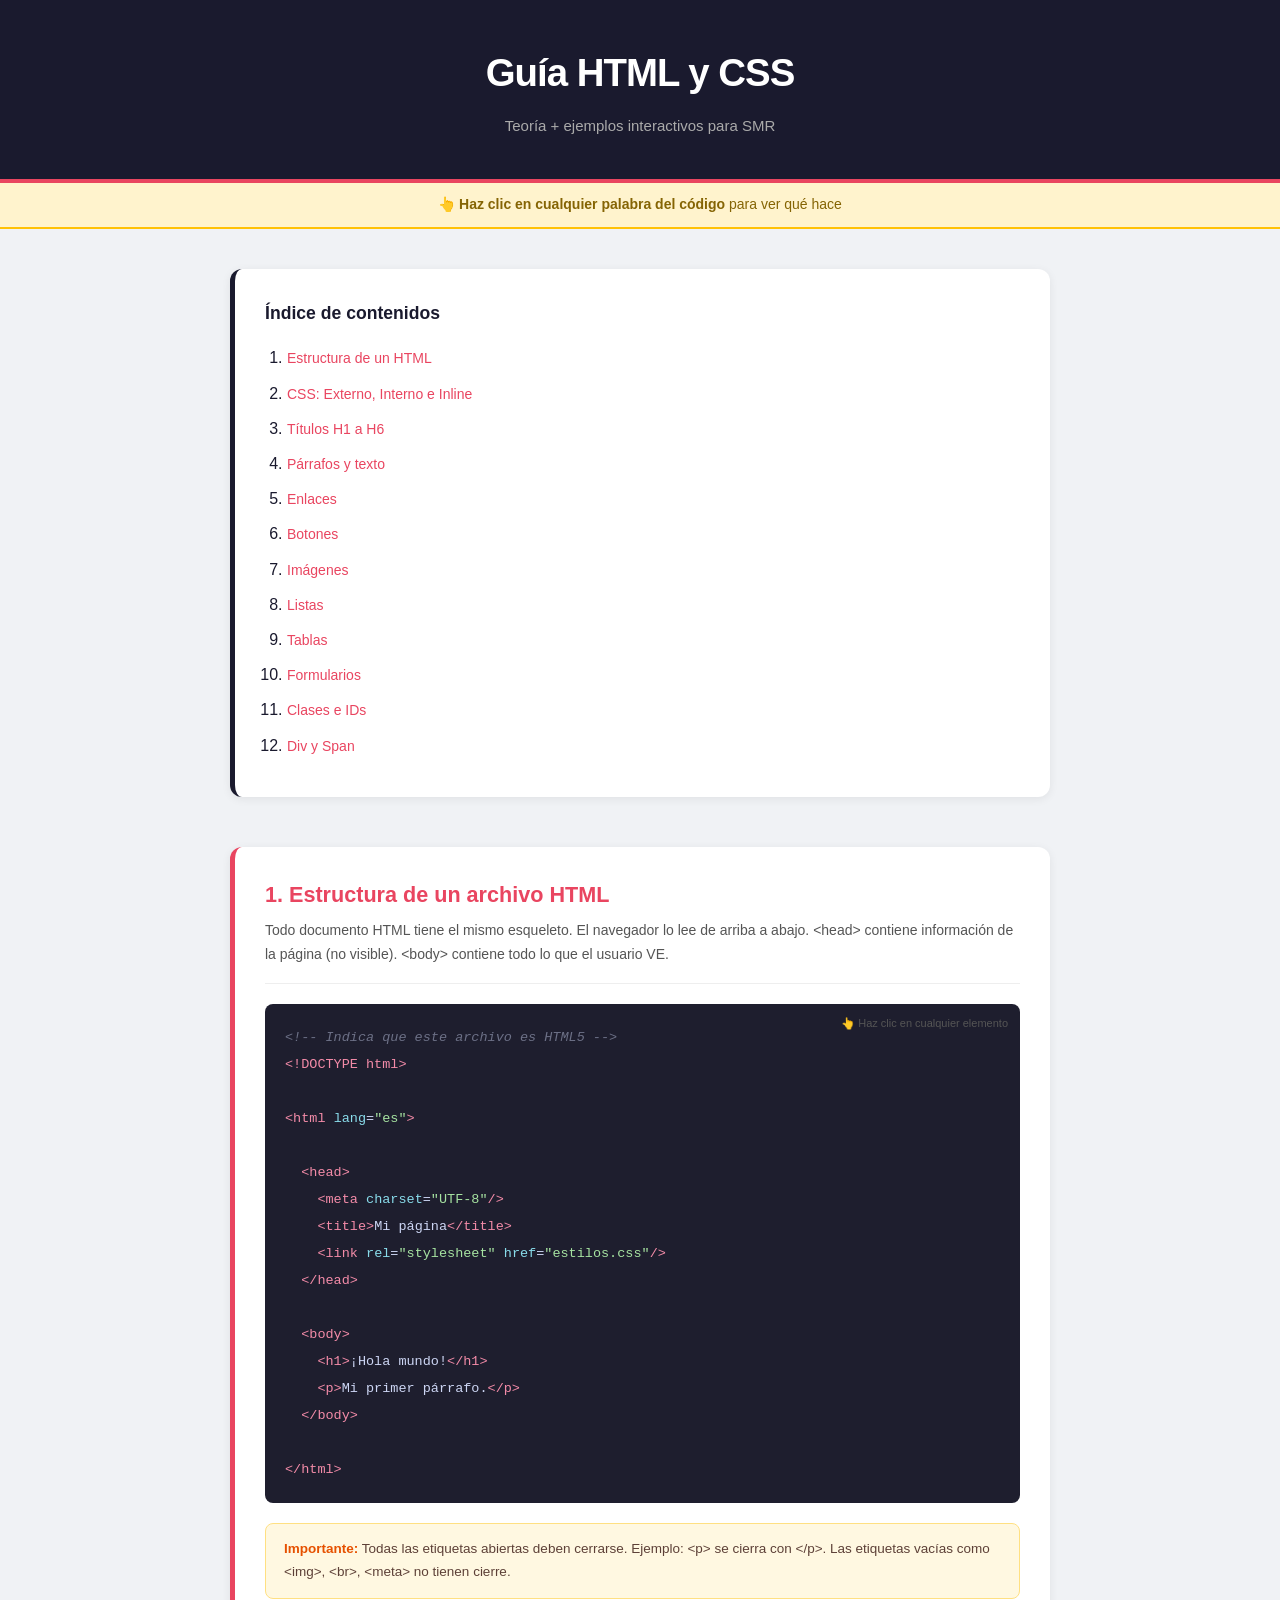
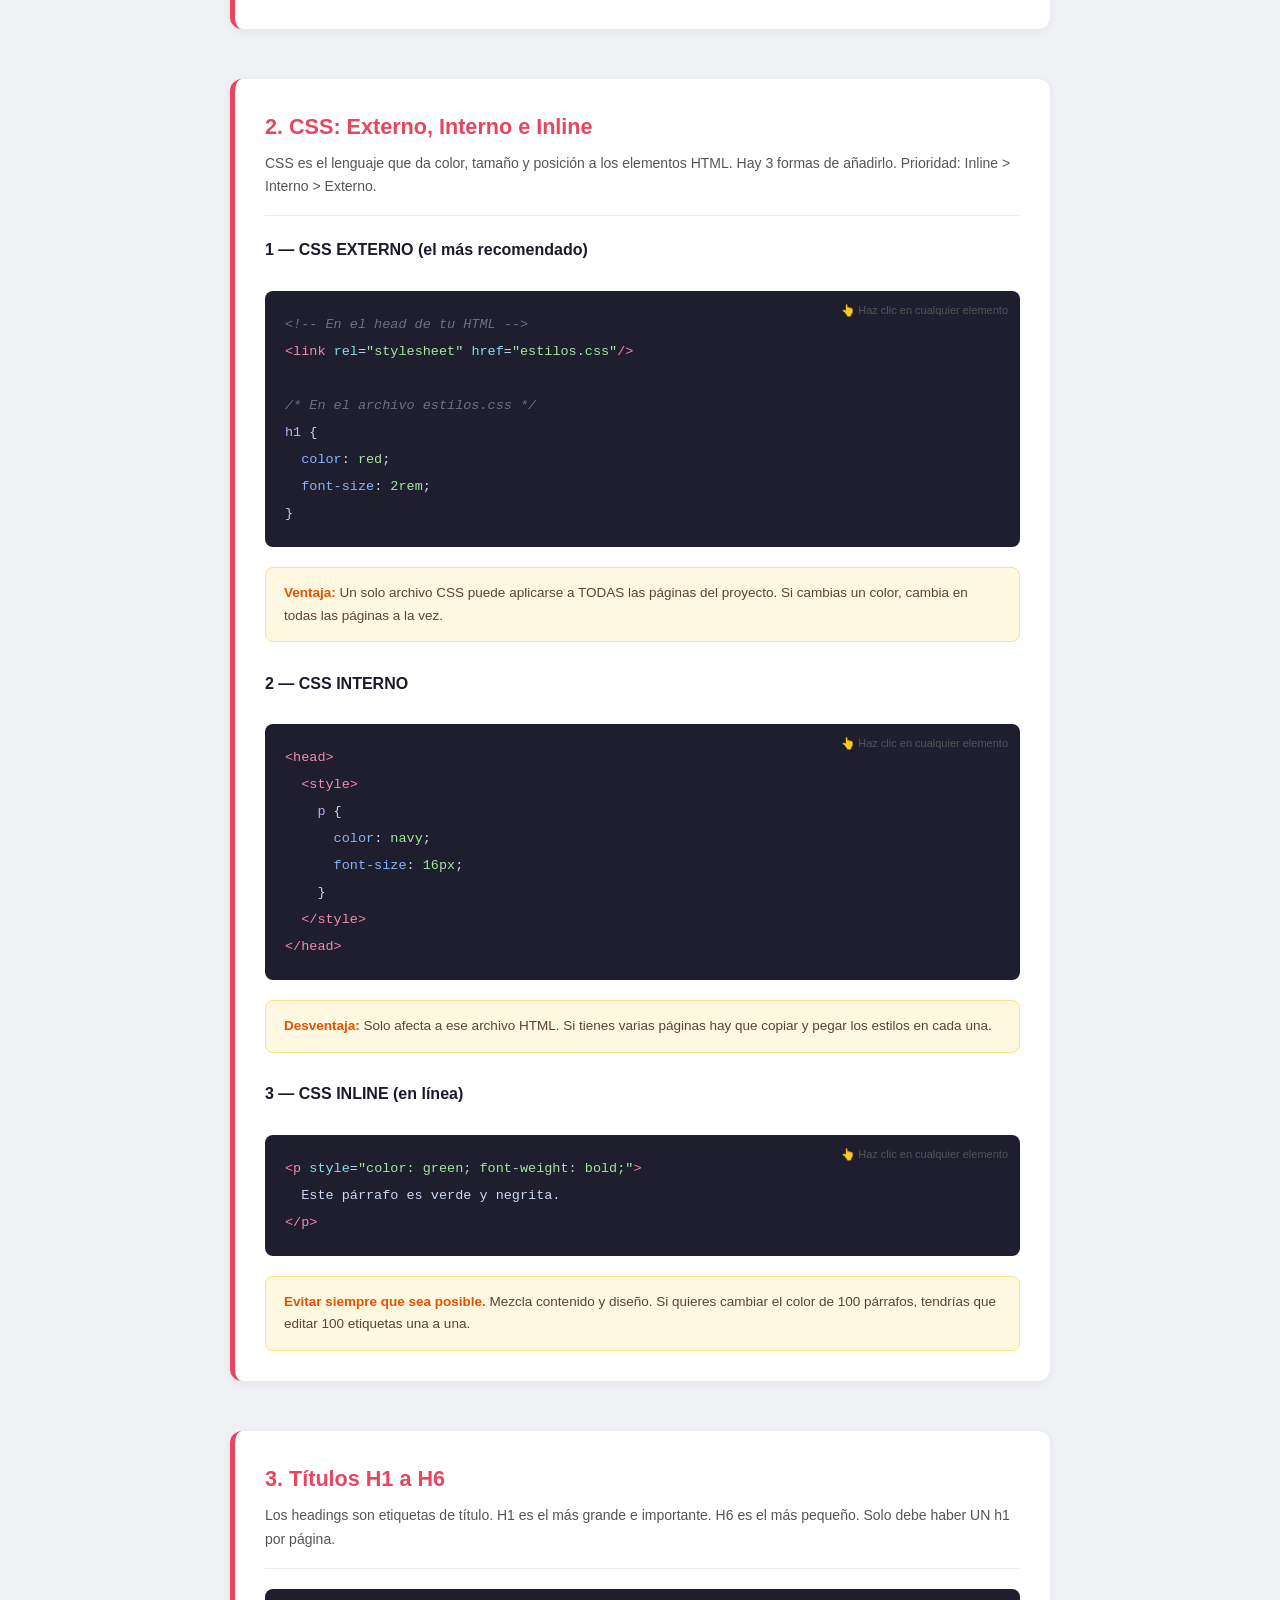
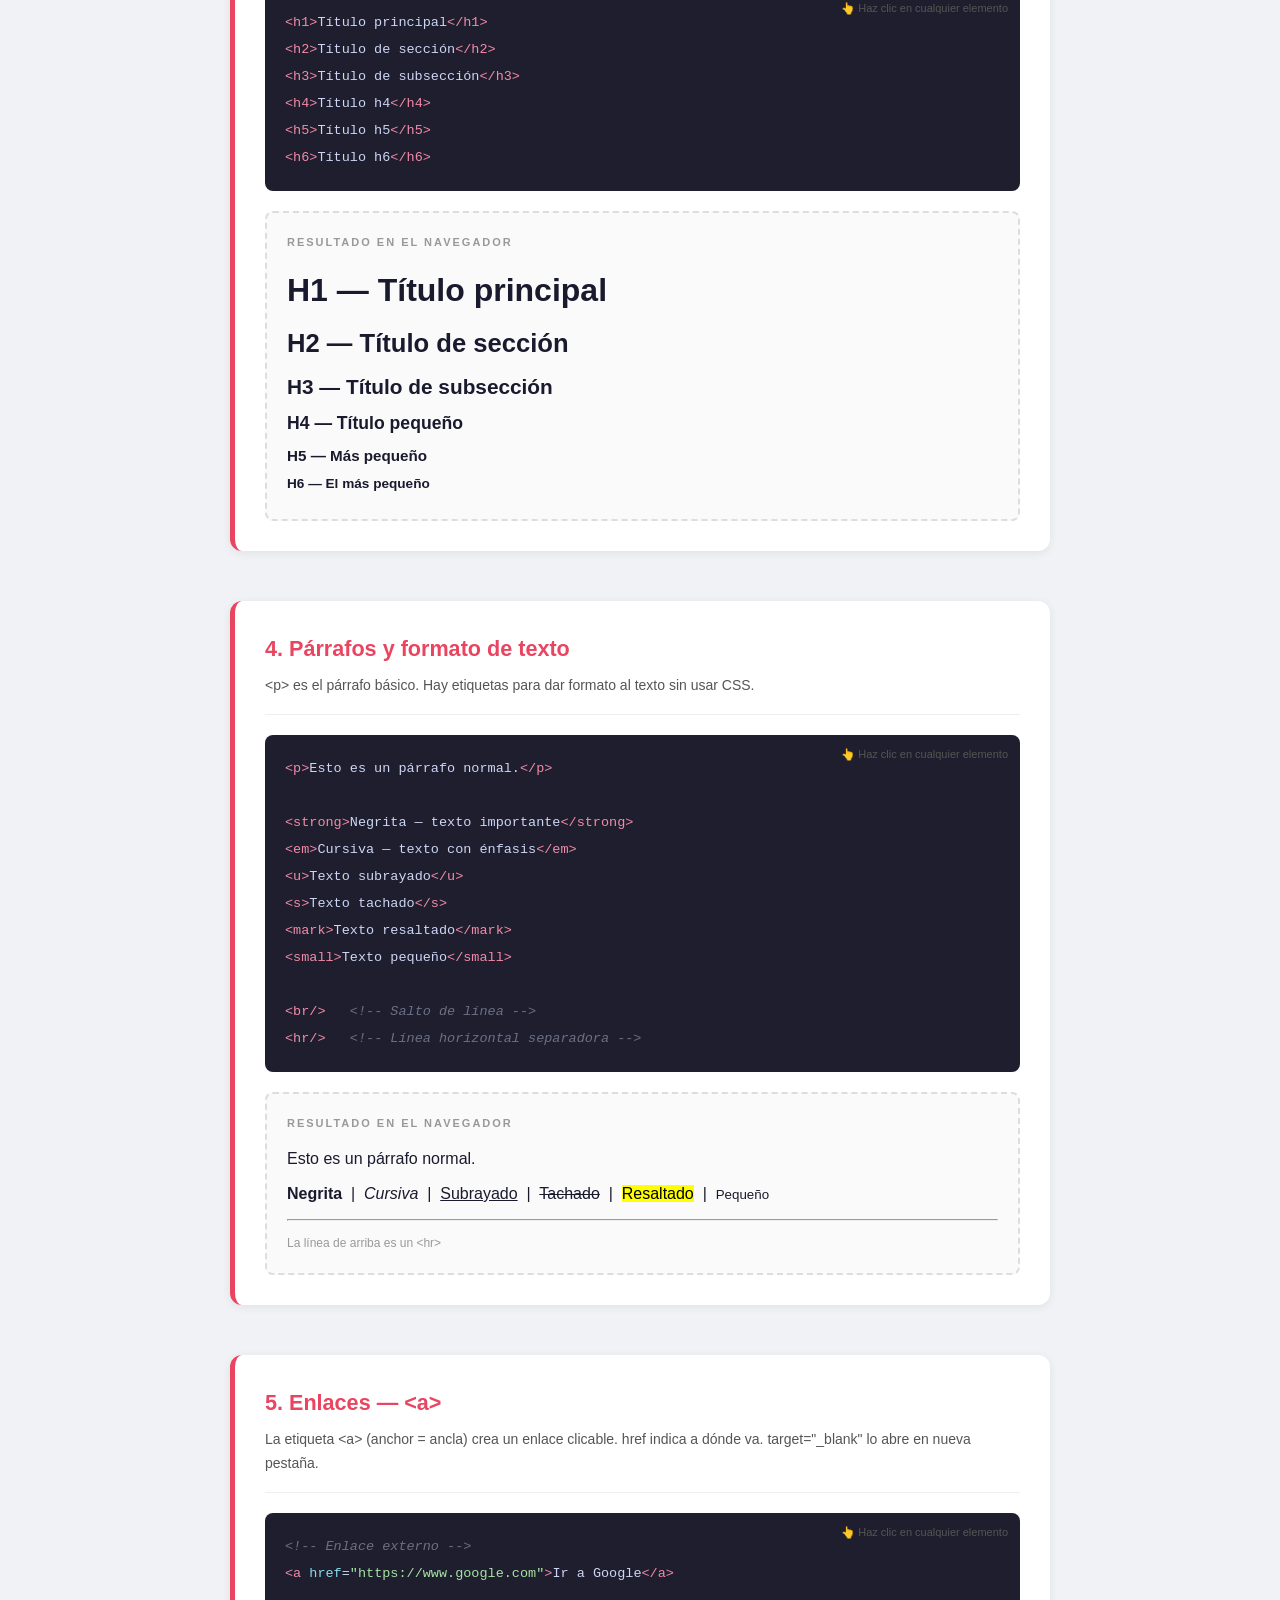
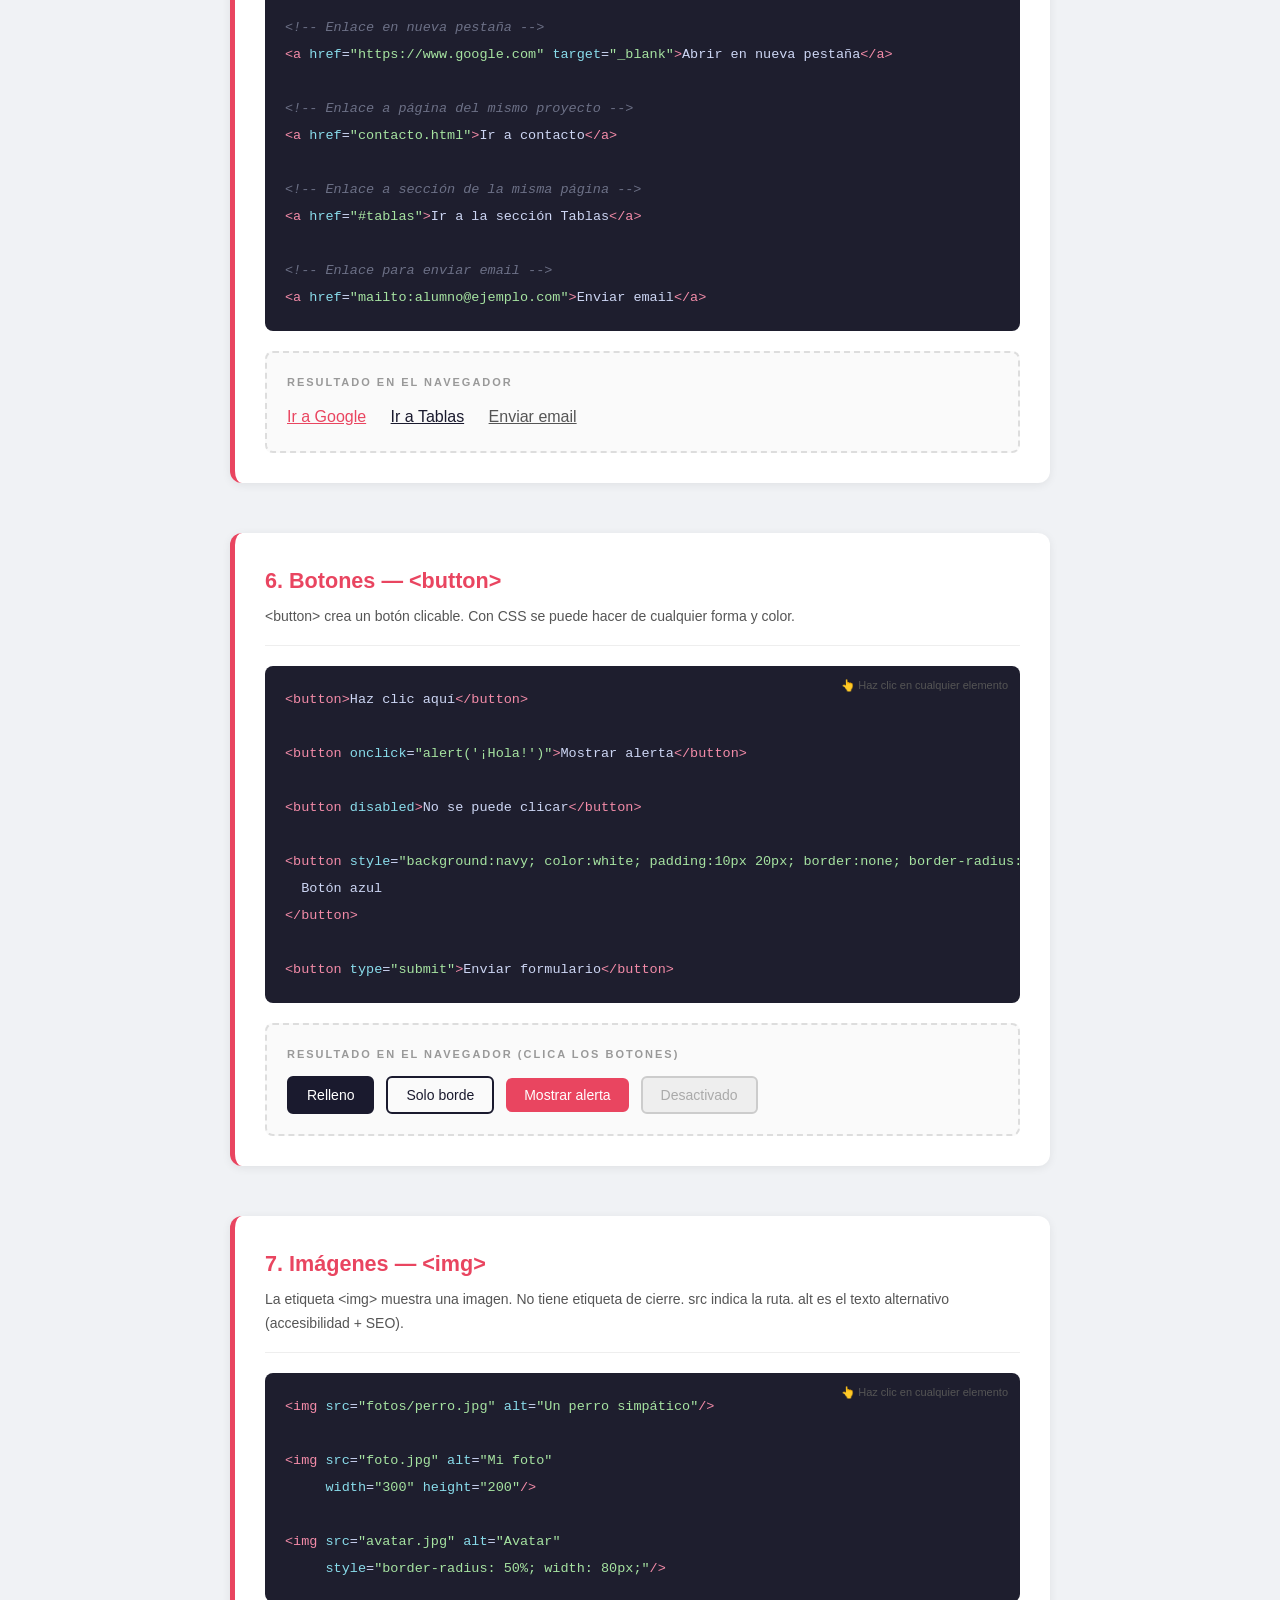
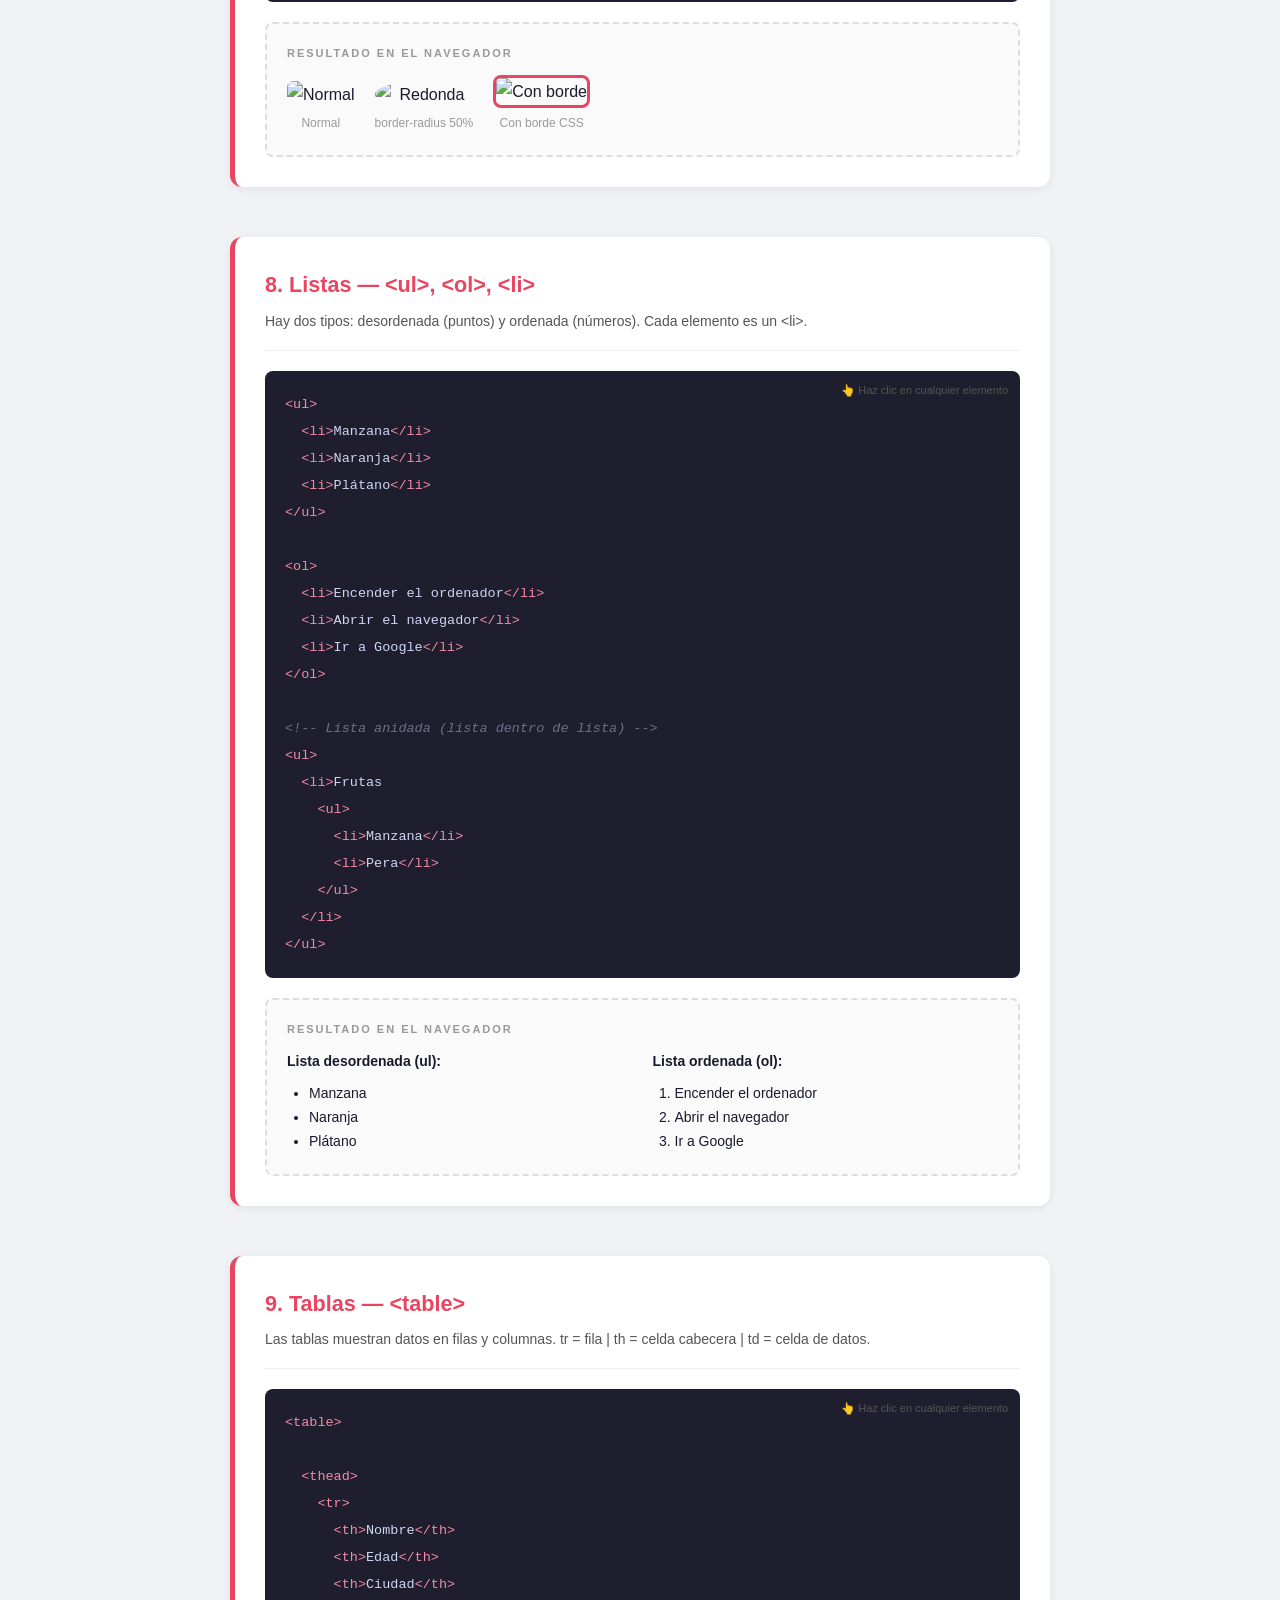
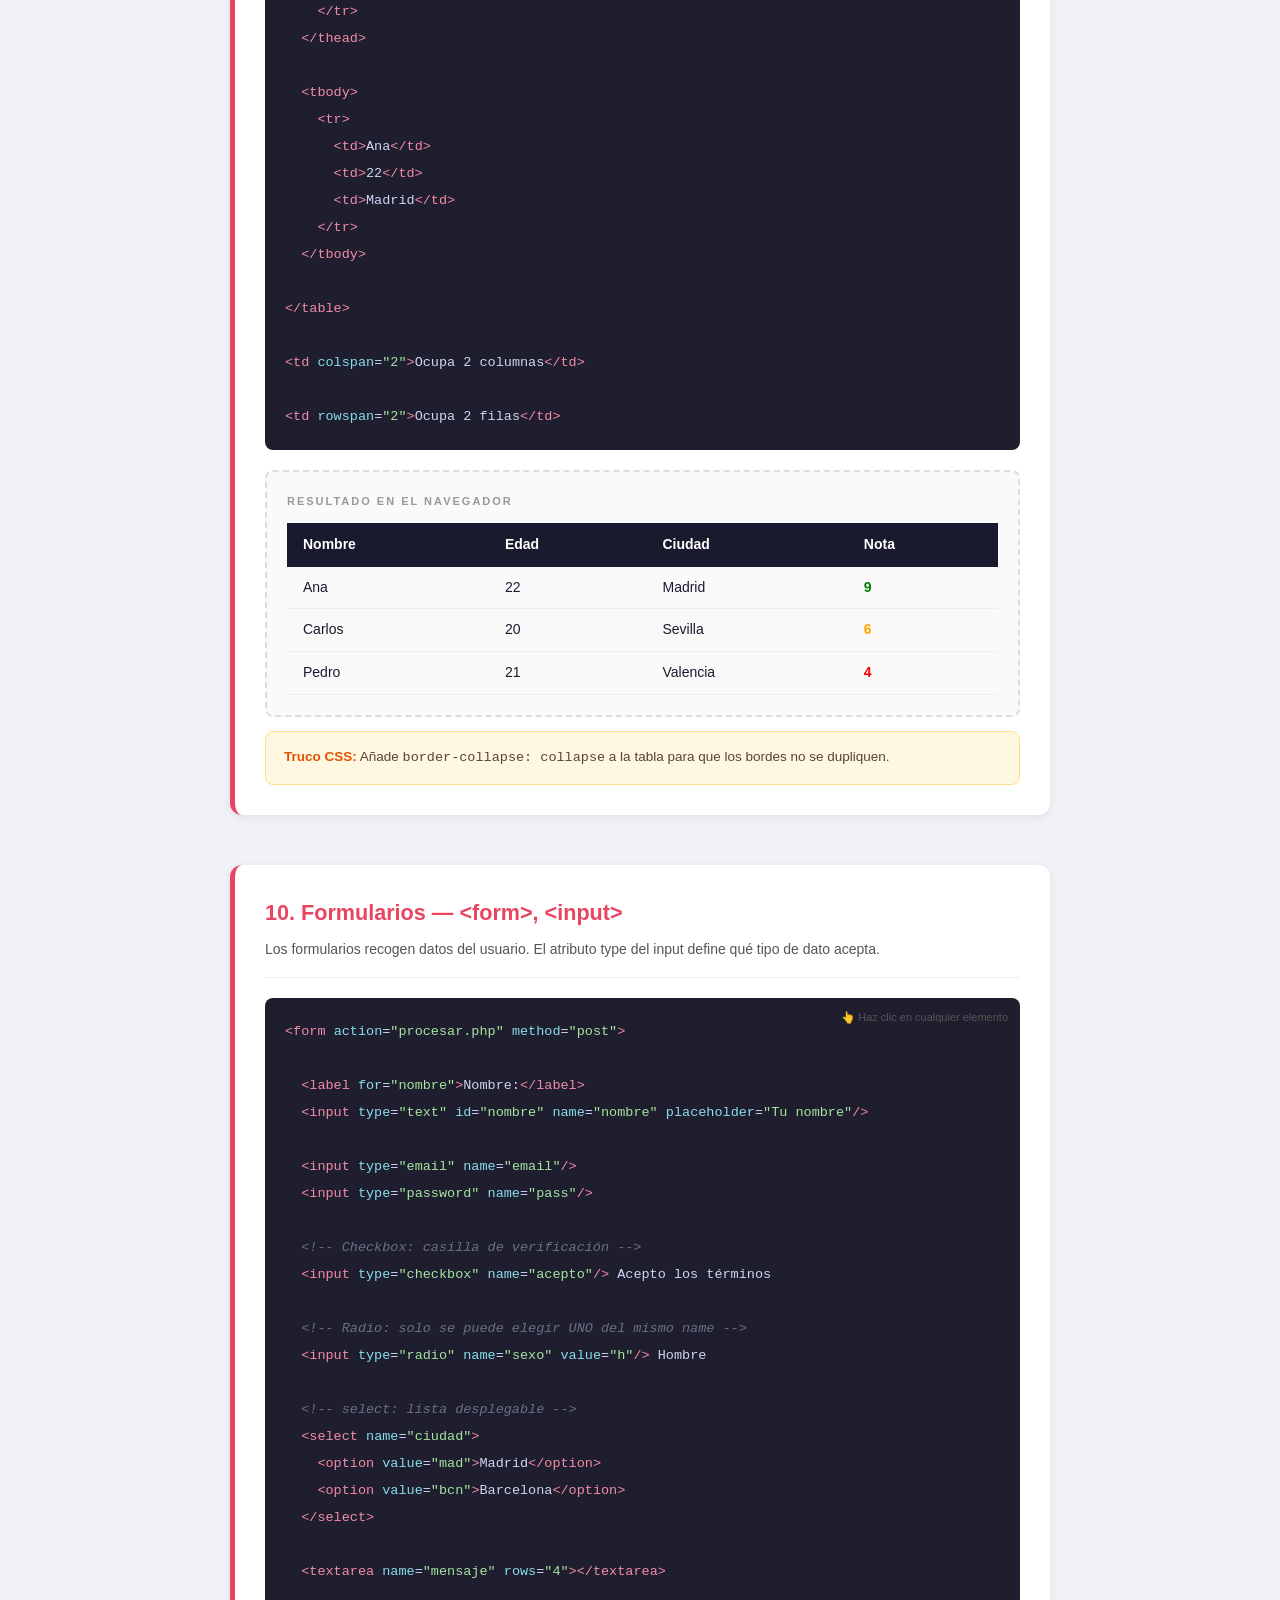
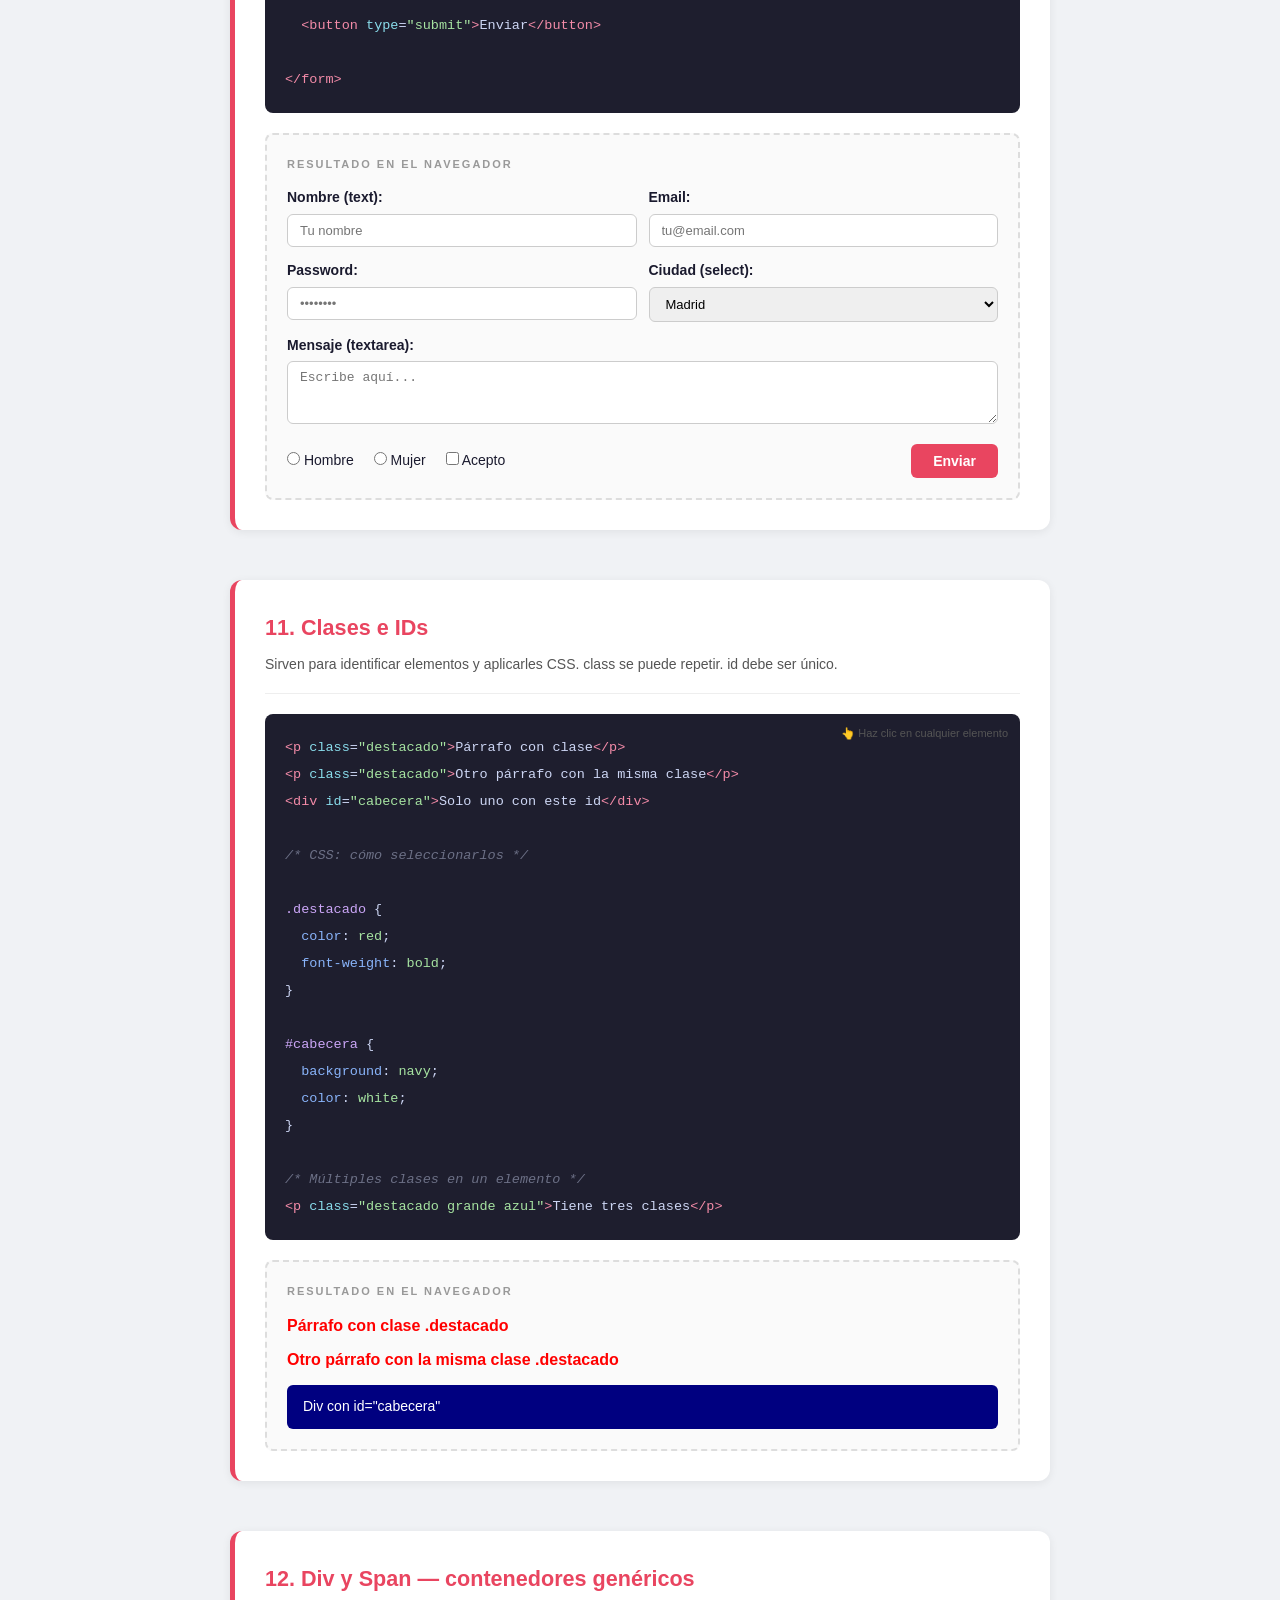
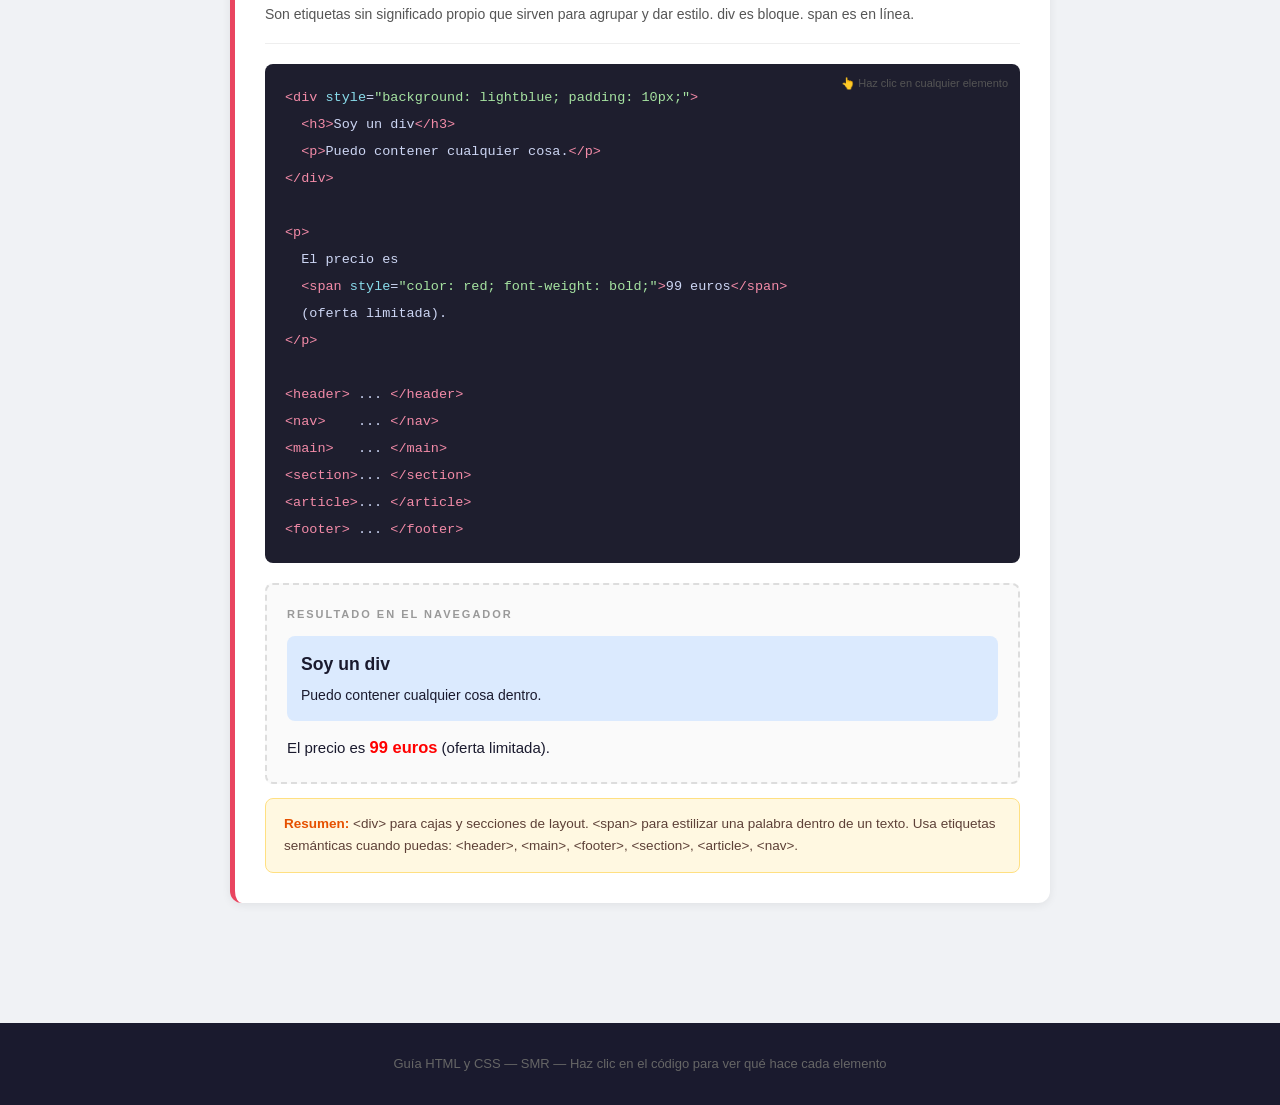
==== commit 94b66a8c: "Add files via upload" ====
--- a/index.html
+++ b/index.html
@@ -1,16 +1,16 @@
 <!DOCTYPE html>
 <!--
 =============================================================
-  GUIA HTML & CSS - 2o SMR
+  GUÍA HTML & CSS - 2º SMR
 =============================================================
-  Haz clic en cualquier palabra del codigo para ver que hace.
+  Haz clic en cualquier palabra del código para ver qué hace.
 =============================================================
 -->
 <html lang="es">
 <head>
   <meta charset="UTF-8"/>
   <meta name="viewport" content="width=device-width, initial-scale=1.0"/>
-  <title>Guia HTML y CSS</title>
+  <title>Guía HTML y CSS</title>
   <style>
     * { box-sizing: border-box; margin: 0; padding: 0; }
 
@@ -70,7 +70,6 @@
       border-bottom: 1px solid #eee;
     }
 
-    /* Bloques de codigo */
     pre {
       background: #1e1e2e;
       color: #cdd6f4;
@@ -84,17 +83,15 @@
       position: relative;
     }
     pre::after {
-      content: '👆 Haz clic en cualquier elemento del codigo';
+      content: '👆 Haz clic en cualquier elemento';
       position: absolute;
       top: 8px;
       right: 12px;
       font-size: 11px;
       color: #555;
       font-family: 'Segoe UI', sans-serif;
-      letter-spacing: 0;
-    }
-
-    /* Colores del codigo */
+    }
+
     .tag  { color: #f38ba8; }
     .atr  { color: #89dceb; }
     .val  { color: #a6e3a1; }
@@ -103,22 +100,17 @@
     .sel  { color: #cba6f7; }
     .txt  { color: #cdd6f4; }
 
-    /* Elementos clicables en el codigo */
     [data-tip] {
       cursor: pointer;
       border-radius: 3px;
-      transition: background .15s, outline .15s;
+      transition: background .15s;
       outline: 1px solid transparent;
     }
     [data-tip]:hover {
       outline: 1px solid rgba(255,255,255,.35);
       background: rgba(255,255,255,.08);
     }
-    [data-tip]:active {
-      background: rgba(255,255,255,.18);
-    }
-
-    /* Resultado visual */
+
     .resultado {
       background: #fafafa;
       border: 2px dashed #ddd;
@@ -159,9 +151,7 @@
     .indice a  { color: #e94560; font-size: 14px; text-decoration: none; }
     .indice a:hover { text-decoration: underline; }
 
-    /* ═══════════════════════════════
-       POPUP TOOLTIP
-    ═══════════════════════════════ */
+    /* POPUP */
     #popup-overlay {
       display: none;
       position: fixed;
@@ -175,7 +165,6 @@
       background: white;
       border-radius: 14px;
       box-shadow: 0 8px 40px rgba(0,0,0,.22);
-      padding: 0;
       max-width: 380px;
       width: 90vw;
       border: 2px solid #e94560;
@@ -230,9 +219,7 @@
     }
     #popup-close:hover { color: white; }
 
-    #popup-body {
-      padding: 18px 20px 20px;
-    }
+    #popup-body { padding: 18px 20px 20px; }
     #popup-desc {
       font-size: 14.5px;
       color: #333;
@@ -252,7 +239,6 @@
       word-break: break-word;
     }
 
-    /* Tabla del resultado */
     .demo-table { border-collapse: collapse; width: 100%; font-size: 14px; }
     .demo-table th { background: #1a1a2e; color: white; padding: 10px 16px; text-align: left; }
     .demo-table td { padding: 9px 16px; border-bottom: 1px solid #eee; }
@@ -262,27 +248,26 @@
 <body>
 
 <header>
-  <h1>Guia HTML y CSS</h1>
-  <p>Teoria + ejemplos interactivos para SMR</p>
+  <h1>Guía HTML y CSS</h1>
+  <p>Teoría + ejemplos interactivos para SMR</p>
 </header>
 
 <div class="hint-bar">
-  👆 <strong>Haz clic en cualquier palabra del codigo</strong> para ver que hace
+  👆 <strong>Haz clic en cualquier palabra del código</strong> para ver qué hace
 </div>
 
 <main>
 
-  <!-- INDICE -->
   <nav class="indice">
-    <h2>Indice de contenidos</h2>
+    <h2>Índice de contenidos</h2>
     <ol>
       <li><a href="#estructura">Estructura de un HTML</a></li>
       <li><a href="#css-tipos">CSS: Externo, Interno e Inline</a></li>
-      <li><a href="#headings">Titulos H1 a H6</a></li>
-      <li><a href="#parrafos">Parrafos y texto</a></li>
+      <li><a href="#headings">Títulos H1 a H6</a></li>
+      <li><a href="#parrafos">Párrafos y texto</a></li>
       <li><a href="#enlaces">Enlaces</a></li>
       <li><a href="#botones">Botones</a></li>
-      <li><a href="#imagenes">Imagenes</a></li>
+      <li><a href="#imagenes">Imágenes</a></li>
       <li><a href="#listas">Listas</a></li>
       <li><a href="#tablas">Tablas</a></li>
       <li><a href="#formularios">Formularios</a></li>
@@ -292,164 +277,153 @@
   </nav>
 
 
-  <!-- ══════════════════════════════════════ -->
   <!-- 1. ESTRUCTURA -->
-  <!-- ══════════════════════════════════════ -->
   <section id="estructura" class="seccion">
     <h2>1. Estructura de un archivo HTML</h2>
     <p class="descripcion">
       Todo documento HTML tiene el mismo esqueleto. El navegador lo lee de arriba a abajo.
-      &lt;head&gt; contiene informacion de la pagina (no visible para el usuario).
-      &lt;body&gt; contiene todo lo que el usuario VE.
-    </p>
-    <pre><span class="com" data-tip="com|&lt;!-- comentario --&gt;|Un comentario en HTML. El navegador lo ignora completamente. Sirve para dejar notas en el codigo. No se muestra en la pagina.|&lt;!-- Esto es un comentario --&gt;">&lt;!-- Indica que este archivo es HTML5 --&gt;</span>
-<span class="tag" data-tip="tag|&lt;!DOCTYPE html&gt;|Declaracion obligatoria que va SIEMPRE en la primera linea. Le dice al navegador que este archivo usa HTML5, la version moderna de HTML. Si no la pones, el navegador puede interpretar mal la pagina.">&lt;!DOCTYPE html&gt;</span>
-
-<span class="tag" data-tip="tag|&lt;html&gt;|Etiqueta raiz que envuelve TODO el documento HTML. Todo el contenido de la pagina va dentro de ella.">&lt;html</span> <span class="atr" data-tip="atr|lang|Atributo que indica el idioma de la pagina. Importante para lectores de pantalla (accesibilidad) y para buscadores. Valor 'es' = espanol, 'en' = ingles, etc.|lang=&quot;es&quot;">lang</span>=<span class="val" data-tip="val|&quot;es&quot;|Valor del atributo lang. 'es' significa espanol. El navegador y los buscadores usan esto para saber en que idioma esta la pagina.">"es"</span><span class="tag" data-tip="tag|&gt;|Cierre del angulo de apertura de la etiqueta &lt;html&gt;. A partir de aqui empieza el contenido del documento.">&gt;</span>
-
-  <span class="tag" data-tip="tag|&lt;head&gt;|Seccion de configuracion de la pagina. El usuario NO ve su contenido directamente. Aqui van: el titulo de la pestana, los estilos CSS, los scripts, la codificacion de caracteres, etc.">&lt;head&gt;</span>
-    <span class="tag" data-tip="tag|&lt;meta&gt;|Etiqueta de metadatos. Proporciona informacion sobre la pagina al navegador y a los buscadores. No tiene etiqueta de cierre.">&lt;meta</span> <span class="atr" data-tip="atr|charset|Atributo que define la codificacion de caracteres del documento. Es fundamental para que se muestren bien tildes, enies y caracteres especiales.|charset=&quot;UTF-8&quot;">charset</span>=<span class="val" data-tip="val|&quot;UTF-8&quot;|Codificacion de caracteres universal. UTF-8 soporta practicamente todos los idiomas del mundo, incluido el espanol con sus tildes y enies. SIEMPRE usa UTF-8.">"UTF-8"</span><span class="tag" data-tip="tag|/&gt;|Cierre de etiqueta automatica (self-closing). Etiquetas como &lt;meta&gt;, &lt;img&gt;, &lt;br&gt; y &lt;input&gt; no tienen contenido dentro, por eso se cierran asi.">/&gt;</span>
-    <span class="tag" data-tip="tag|&lt;title&gt;|Define el titulo de la pagina que aparece en la pestana del navegador y en los resultados de busqueda de Google. Muy importante para el SEO.">&lt;title&gt;</span><span class="txt" data-tip="txt|Mi pagina|El texto que aparecera en la pestana del navegador. Pon un nombre descriptivo de tu pagina aqui.">Mi pagina</span><span class="tag" data-tip="tag|&lt;/title&gt;|Cierra la etiqueta title. Todo lo que este entre &lt;title&gt; y &lt;/title&gt; es el titulo de la pestana.">&lt;/title&gt;</span>
-    <span class="tag" data-tip="tag|&lt;link&gt;|Enlaza un recurso externo con la pagina. Normalmente se usa para cargar archivos CSS externos. No tiene etiqueta de cierre.">&lt;link</span> <span class="atr" data-tip="atr|rel|Indica la relacion entre el documento HTML y el archivo enlazado. El valor 'stylesheet' le dice al navegador que el archivo enlazado es una hoja de estilos CSS.|rel=&quot;stylesheet&quot;">rel</span>=<span class="val" data-tip="val|&quot;stylesheet&quot;|Significa 'hoja de estilos'. Le indica al navegador que el archivo enlazado contiene CSS que debe aplicar a la pagina.">"stylesheet"</span> <span class="atr" data-tip="atr|href|Atributo que contiene la ruta o URL del archivo a enlazar. En &lt;link&gt; apunta al archivo CSS. En &lt;a&gt; apunta a la pagina de destino.|href=&quot;estilos.css&quot;">href</span>=<span class="val" data-tip="val|&quot;estilos.css&quot;|Ruta al archivo CSS externo. Puede ser relativa (en el mismo proyecto) o absoluta (URL completa). Si el archivo esta en una carpeta: 'css/estilos.css'.">"estilos.css"</span><span class="tag" data-tip="tag|/&gt;|Cierre de etiqueta automatica de &lt;link&gt;. Esta etiqueta no tiene contenido propio, solo atributos.">/&gt;</span>
-  <span class="tag" data-tip="tag|&lt;/head&gt;|Cierra la seccion head. Todo lo que configuraste para la pagina queda encerrado aqui.">&lt;/head&gt;</span>
-
-  <span class="tag" data-tip="tag|&lt;body&gt;|Contiene TODO el contenido visible de la pagina: textos, imagenes, botones, tablas, formularios, etc. Solo puede haber UN &lt;body&gt; por pagina.">&lt;body&gt;</span>
-    <span class="tag" data-tip="tag|&lt;h1&gt;|Titulo principal de la pagina. Es el mas grande e importante. Solo debe haber UNO por pagina (buena practica para SEO). El navegador lo muestra en negrita y grande por defecto.">&lt;h1&gt;</span><span class="txt" data-tip="txt|Hola mundo|Texto que se mostrara dentro del h1. Es el contenido visible de la etiqueta.">Hola mundo</span><span class="tag" data-tip="tag|&lt;/h1&gt;|Cierra el titulo h1. Toda etiqueta que se abre debe cerrarse, excepto las etiquetas vacias como &lt;img&gt; o &lt;br&gt;.">&lt;/h1&gt;</span>
-    <span class="tag" data-tip="tag|&lt;p&gt;|Etiqueta de parrafo. Agrupa un bloque de texto. El navegador anade espacio automatico arriba y abajo de cada parrafo para separarlos visualmente.">&lt;p&gt;</span><span class="txt" data-tip="txt|Mi primer parrafo.|El texto visible del parrafo. Puede contener otras etiquetas dentro como &lt;strong&gt;, &lt;em&gt;, &lt;a&gt;, etc.">Mi primer parrafo.</span><span class="tag" data-tip="tag|&lt;/p&gt;|Cierra el parrafo. Todo el texto entre &lt;p&gt; y &lt;/p&gt; forma un parrafo.">&lt;/p&gt;</span>
-  <span class="tag" data-tip="tag|&lt;/body&gt;|Cierra la seccion body. Todo el contenido visible de la pagina debe estar entre &lt;body&gt; y &lt;/body&gt;.">&lt;/body&gt;</span>
-
-<span class="tag" data-tip="tag|&lt;/html&gt;|Cierra el documento HTML. Debe ser siempre la ultima etiqueta del archivo.">&lt;/html&gt;</span></pre>
+      &lt;head&gt; contiene información de la página (no visible). &lt;body&gt; contiene todo lo que el usuario VE.
+    </p>
+    <pre><span class="com" data-tip="com|&lt;!-- comentario --&gt;|Un comentario en HTML. El navegador lo ignora completamente. Sirve para dejar notas en el código. No se muestra en la página.|&lt;!-- Esto es un comentario --&gt;">&lt;!-- Indica que este archivo es HTML5 --&gt;</span>
+<span class="tag" data-tip="tag|&lt;!DOCTYPE html&gt;|Declaración obligatoria que va SIEMPRE en la primera línea. Le dice al navegador que este archivo usa HTML5. Sin ella el navegador puede interpretar mal la página.">&lt;!DOCTYPE html&gt;</span>
+
+<span class="tag" data-tip="tag|&lt;html&gt;|Etiqueta raíz que envuelve TODO el documento HTML. Todo el contenido de la página va dentro de ella.">&lt;html</span> <span class="atr" data-tip="atr|lang|Indica el idioma de la página. Importante para lectores de pantalla y buscadores. 'es' = español, 'en' = inglés.|lang=&quot;es&quot;">lang</span>=<span class="val" data-tip="val|&quot;es&quot;|Valor del atributo lang. 'es' significa español. Los buscadores y el navegador usan esto para saber en qué idioma está la página.">"es"</span><span class="tag" data-tip="tag|&gt;|Cierre del ángulo de apertura de la etiqueta html.">&gt;</span>
+
+  <span class="tag" data-tip="tag|&lt;head&gt;|Sección de configuración de la página. El usuario NO ve su contenido. Aquí van: título de la pestaña, estilos CSS, scripts, codificación de caracteres, etc.">&lt;head&gt;</span>
+    <span class="tag" data-tip="tag|&lt;meta&gt;|Etiqueta de metadatos. Da información sobre la página al navegador y buscadores. No tiene etiqueta de cierre.">&lt;meta</span> <span class="atr" data-tip="atr|charset|Define la codificación de caracteres del documento. Fundamental para que se muestren bien tildes, eñes y caracteres especiales.|charset=&quot;UTF-8&quot;">charset</span>=<span class="val" data-tip="val|&quot;UTF-8&quot;|Codificación universal. UTF-8 soporta prácticamente todos los idiomas del mundo, incluido el español con tildes y eñes. SIEMPRE usa UTF-8.">"UTF-8"</span><span class="tag" data-tip="tag|/&gt;|Cierre de etiqueta automática. Etiquetas como &lt;meta&gt;, &lt;img&gt;, &lt;br&gt; no tienen contenido dentro y se cierran así.">/&gt;</span>
+    <span class="tag" data-tip="tag|&lt;title&gt;|Define el título de la página que aparece en la pestaña del navegador y en los resultados de Google. Muy importante para el SEO.">&lt;title&gt;</span><span class="txt" data-tip="txt|Mi página|El texto que aparecerá en la pestaña del navegador. Pon un nombre descriptivo.">Mi página</span><span class="tag" data-tip="tag|&lt;/title&gt;|Cierra la etiqueta title. Todo lo que esté entre &lt;title&gt; y &lt;/title&gt; es el título de la pestaña.">&lt;/title&gt;</span>
+    <span class="tag" data-tip="tag|&lt;link&gt;|Enlaza un recurso externo con la página. Normalmente se usa para cargar archivos CSS externos. No tiene etiqueta de cierre.">&lt;link</span> <span class="atr" data-tip="atr|rel|Indica la relación entre el HTML y el archivo enlazado. El valor 'stylesheet' le dice al navegador que es una hoja de estilos CSS.|rel=&quot;stylesheet&quot;">rel</span>=<span class="val" data-tip="val|&quot;stylesheet&quot;|Significa 'hoja de estilos'. Indica al navegador que el archivo enlazado contiene CSS que debe aplicar a la página.">"stylesheet"</span> <span class="atr" data-tip="atr|href|Contiene la ruta o URL del archivo a enlazar. En &lt;link&gt; apunta al archivo CSS. En &lt;a&gt; apunta a la página de destino.|href=&quot;estilos.css&quot;">href</span>=<span class="val" data-tip="val|&quot;estilos.css&quot;|Ruta al archivo CSS externo. Puede ser relativa (mismo proyecto) o absoluta (URL completa). Si está en una carpeta: 'css/estilos.css'.">"estilos.css"</span><span class="tag" data-tip="tag|/&gt;|Cierre de etiqueta automática de &lt;link&gt;.">/&gt;</span>
+  <span class="tag" data-tip="tag|&lt;/head&gt;|Cierra la sección head. Todo lo que configuraste para la página queda encerrado aquí.">&lt;/head&gt;</span>
+
+  <span class="tag" data-tip="tag|&lt;body&gt;|Contiene TODO el contenido visible de la página: textos, imágenes, botones, tablas, formularios, etc. Solo puede haber UN &lt;body&gt; por página.">&lt;body&gt;</span>
+    <span class="tag" data-tip="tag|&lt;h1&gt;|Título principal de la página. El más grande e importante. Solo debe haber UNO por página (buena práctica para SEO).">&lt;h1&gt;</span><span class="txt" data-tip="txt|¡Hola mundo!|Texto visible dentro del h1. Es el contenido que verá el usuario.">¡Hola mundo!</span><span class="tag" data-tip="tag|&lt;/h1&gt;|Cierra el título h1. Toda etiqueta que se abre debe cerrarse.">&lt;/h1&gt;</span>
+    <span class="tag" data-tip="tag|&lt;p&gt;|Etiqueta de párrafo. Agrupa un bloque de texto. El navegador añade espacio arriba y abajo automáticamente.">&lt;p&gt;</span><span class="txt" data-tip="txt|Mi primer párrafo.|El texto visible del párrafo. Puede contener otras etiquetas dentro como &lt;strong&gt;, &lt;em&gt;, &lt;a&gt;, etc.">Mi primer párrafo.</span><span class="tag" data-tip="tag|&lt;/p&gt;|Cierra el párrafo. Todo el texto entre &lt;p&gt; y &lt;/p&gt; forma un párrafo.">&lt;/p&gt;</span>
+  <span class="tag" data-tip="tag|&lt;/body&gt;|Cierra la sección body. Todo el contenido visible debe estar entre &lt;body&gt; y &lt;/body&gt;.">&lt;/body&gt;</span>
+
+<span class="tag" data-tip="tag|&lt;/html&gt;|Cierra el documento HTML. Debe ser siempre la última etiqueta del archivo.">&lt;/html&gt;</span></pre>
     <div class="nota">
       <strong>Importante:</strong> Todas las etiquetas abiertas deben cerrarse.
       Ejemplo: &lt;p&gt; se cierra con &lt;/p&gt;.
-      Las etiquetas vacias como &lt;img&gt;, &lt;br&gt;, &lt;meta&gt; no tienen cierre.
-    </div>
-  </section>
-
-
-  <!-- ══════════════════════════════════════ -->
+      Las etiquetas vacías como &lt;img&gt;, &lt;br&gt;, &lt;meta&gt; no tienen cierre.
+    </div>
+  </section>
+
+
   <!-- 2. CSS TIPOS -->
-  <!-- ══════════════════════════════════════ -->
   <section id="css-tipos" class="seccion">
     <h2>2. CSS: Externo, Interno e Inline</h2>
     <p class="descripcion">
-      CSS es el lenguaje que da color, tamanio y posicion a los elementos HTML.
-      Hay 3 formas de aniadirlo. Prioridad: Inline &gt; Interno &gt; Externo.
-    </p>
-
-    <strong>1 — CSS EXTERNO (el mas recomendado)</strong><br><br>
-    <pre><span class="com" data-tip="com|&lt;!-- comentario --&gt;|Comentario HTML. El navegador lo ignora, es solo para el desarrollador.">&lt;!-- En el head de tu HTML --&gt;</span>
-<span class="tag" data-tip="tag|&lt;link&gt;|Enlaza el archivo CSS externo con esta pagina HTML. Ponla siempre dentro del &lt;head&gt;.">&lt;link</span> <span class="atr" data-tip="atr|rel|Tipo de relacion con el archivo enlazado. 'stylesheet' indica que es un archivo de estilos CSS.">rel</span>=<span class="val" data-tip="val|&quot;stylesheet&quot;|Valor que indica que el archivo enlazado es una hoja de estilos CSS.">"stylesheet"</span> <span class="atr" data-tip="atr|href|Ruta al archivo CSS externo. Puede ser relativa como 'estilos.css' o 'css/main.css'.">href</span>=<span class="val" data-tip="val|&quot;estilos.css&quot;|Nombre o ruta del archivo CSS. El archivo debe existir en tu proyecto con ese nombre exacto.">"estilos.css"</span><span class="tag" data-tip="tag|/&gt;|Cierre de la etiqueta link. No tiene contenido propio.">/&gt;</span>
+      CSS es el lenguaje que da color, tamaño y posición a los elementos HTML.
+      Hay 3 formas de añadirlo. Prioridad: Inline &gt; Interno &gt; Externo.
+    </p>
+
+    <strong>1 — CSS EXTERNO (el más recomendado)</strong><br><br>
+    <pre><span class="com" data-tip="com|&lt;!-- comentario --&gt;|Comentario HTML. El navegador lo ignora.">&lt;!-- En el head de tu HTML --&gt;</span>
+<span class="tag" data-tip="tag|&lt;link&gt;|Enlaza el archivo CSS externo con esta página HTML.">&lt;link</span> <span class="atr" data-tip="atr|rel|Tipo de relación con el archivo enlazado. 'stylesheet' indica que es un archivo de estilos CSS.">rel</span>=<span class="val" data-tip="val|&quot;stylesheet&quot;|Valor que indica que el archivo enlazado es una hoja de estilos CSS.">"stylesheet"</span> <span class="atr" data-tip="atr|href|Ruta al archivo CSS externo. Puede ser relativa como 'estilos.css' o 'css/main.css'.">href</span>=<span class="val" data-tip="val|&quot;estilos.css&quot;|Nombre o ruta del archivo CSS. Debe existir en tu proyecto con ese nombre exacto.">"estilos.css"</span><span class="tag" data-tip="tag|/&gt;|Cierre de la etiqueta link.">/&gt;</span>
 
 <span class="com" data-tip="com|/* comentario CSS */|Comentario en CSS. Se usa /* para abrir y */ para cerrar. El navegador lo ignora.">/* En el archivo estilos.css */</span>
-<span class="sel" data-tip="sel|h1|Selector CSS. Indica a que elemento HTML se aplican los estilos. 'h1' aplica los estilos a todos los &lt;h1&gt; de la pagina.">h1</span> {
-  <span class="prp" data-tip="prp|color|Propiedad CSS que cambia el color del texto. Acepta nombres de colores en ingles, codigos HEX (#ff0000), RGB (rgb(255,0,0)) o HSL.">color</span>: <span class="val" data-tip="val|red|Valor de la propiedad color. 'red' es rojo. Otros: blue, green, white, black, orange, #e94560, rgb(255,0,0)...">red</span>;
-  <span class="prp" data-tip="prp|font-size|Propiedad CSS que cambia el tamanio del texto. Puede usar: px (pixeles), rem (relativo al root), em (relativo al padre), % (porcentaje).">font-size</span>: <span class="val" data-tip="val|2rem|Unidad de medida CSS. 1rem = tamanio de fuente del elemento raiz (normalmente 16px). 2rem = 32px. Es preferible a px porque se adapta a la configuracion del usuario.">2rem</span>;
+<span class="sel" data-tip="sel|h1|Selector CSS. Indica a qué elemento HTML se aplican los estilos. 'h1' aplica los estilos a todos los &lt;h1&gt; de la página.">h1</span> {
+  <span class="prp" data-tip="prp|color|Propiedad CSS que cambia el color del texto. Acepta nombres en inglés, códigos HEX (#ff0000), RGB o HSL.">color</span>: <span class="val" data-tip="val|red|Valor de la propiedad color. 'red' es rojo. Otros: blue, green, white, black, orange, #e94560...">red</span>;
+  <span class="prp" data-tip="prp|font-size|Cambia el tamaño del texto. Puede usar: px (píxeles), rem (relativo al root), em (relativo al padre), % (porcentaje).">font-size</span>: <span class="val" data-tip="val|2rem|1rem = tamaño de fuente del elemento raíz (normalmente 16px). 2rem = 32px. Preferible a px porque se adapta a la configuración del usuario.">2rem</span>;
 }</pre>
-    <div class="nota"><strong>Ventaja:</strong> Un solo archivo CSS puede aplicarse a TODAS las paginas del proyecto a la vez. Si cambias el color en el CSS, cambia en todas las paginas.</div>
+    <div class="nota"><strong>Ventaja:</strong> Un solo archivo CSS puede aplicarse a TODAS las páginas del proyecto. Si cambias un color, cambia en todas las páginas a la vez.</div>
     <br>
 
     <strong>2 — CSS INTERNO</strong><br><br>
     <pre><span class="tag" data-tip="tag|&lt;head&gt;|El CSS interno se pone dentro del head, en una etiqueta &lt;style&gt;.">&lt;head&gt;</span>
-  <span class="tag" data-tip="tag|&lt;style&gt;|Etiqueta que contiene CSS interno. Todo el CSS escrito aqui dentro solo afecta a esta pagina HTML concreta. Si tienes 10 paginas, tendrias que repetirlo en las 10.">&lt;style&gt;</span>
-    <span class="sel" data-tip="sel|p|Selector que apunta a todos los elementos &lt;p&gt; (parrafos) de la pagina. Los estilos dentro de las llaves se aplican a todos ellos.">p</span> {
-      <span class="prp" data-tip="prp|color|Cambia el color del texto del elemento seleccionado.">color</span>: <span class="val" data-tip="val|navy|Color azul marino. En CSS puedes usar nombres de colores en ingles. Hay 140 nombres de colores predefinidos como navy, tomato, coral, teal, etc.">navy</span>;
-      <span class="prp" data-tip="prp|font-size|Tamanio de la fuente (texto). 16px es el tamanio por defecto del navegador.">font-size</span>: <span class="val" data-tip="val|16px|Pixeles. Es la unidad mas comun en CSS. 1px = 1 pixel de pantalla. Tamanios tipicos: 12-14px para notas, 16px para texto normal, 18-24px para subtitulos.">16px</span>;
+  <span class="tag" data-tip="tag|&lt;style&gt;|Etiqueta que contiene CSS interno. Todo el CSS escrito aquí solo afecta a esta página HTML concreta. Si tienes 10 páginas, tendrías que repetirlo en las 10.">&lt;style&gt;</span>
+    <span class="sel" data-tip="sel|p|Selector que apunta a todos los &lt;p&gt; (párrafos) de la página. Los estilos dentro de las llaves se aplican a todos ellos.">p</span> {
+      <span class="prp" data-tip="prp|color|Cambia el color del texto del elemento seleccionado.">color</span>: <span class="val" data-tip="val|navy|Color azul marino. En CSS puedes usar nombres de colores en inglés. Hay 140 nombres predefinidos: navy, tomato, coral, teal, etc.">navy</span>;
+      <span class="prp" data-tip="prp|font-size|Tamaño de la fuente. 16px es el tamaño por defecto del navegador.">font-size</span>: <span class="val" data-tip="val|16px|Píxeles. 1px = 1 píxel de pantalla. Tamaños típicos: 12-14px para notas, 16px para texto normal, 18-24px para subtítulos.">16px</span>;
     }
   <span class="tag" data-tip="tag|&lt;/style&gt;|Cierra la etiqueta style. Todo el CSS debe estar entre &lt;style&gt; y &lt;/style&gt;.">&lt;/style&gt;</span>
 <span class="tag" data-tip="tag|&lt;/head&gt;|Cierra el head.">&lt;/head&gt;</span></pre>
-    <div class="nota"><strong>Desventaja:</strong> Solo afecta a ese archivo HTML concreto. Si tienes varias paginas hay que copiar y pegar los estilos en cada una.</div>
+    <div class="nota"><strong>Desventaja:</strong> Solo afecta a ese archivo HTML. Si tienes varias páginas hay que copiar y pegar los estilos en cada una.</div>
     <br>
 
-    <strong>3 — CSS INLINE (en linea)</strong><br><br>
-    <pre><span class="tag" data-tip="tag|&lt;p&gt;|Etiqueta de parrafo. En este caso lleva CSS directamente dentro con el atributo style.">&lt;p</span> <span class="atr" data-tip="atr|style|Atributo especial que permite escribir CSS directamente dentro de una etiqueta HTML. Los estilos solo afectan a ESA etiqueta concreta, no a las demas.">style</span>=<span class="val" data-tip="val|&quot;color: green; font-weight: bold;&quot;|El valor del atributo style contiene reglas CSS separadas por punto y coma. Aqui: color verde y texto en negrita. Sintaxis: 'propiedad: valor; propiedad: valor;'">"color: green; font-weight: bold;"</span><span class="tag" data-tip="tag|&gt;|Cierra el angulo de apertura de la etiqueta. A partir de aqui va el contenido.">&gt;</span>
-  Este parrafo es verde y negrita.
-<span class="tag" data-tip="tag|&lt;/p&gt;|Cierra el parrafo.">&lt;/p&gt;</span></pre>
-    <div class="nota"><strong>Evitar siempre que sea posible.</strong> Mezcla contenido y diseno. Si quieres cambiar el color de 100 parrafos, tendrias que editar 100 etiquetas una a una.</div>
-  </section>
-
-
-  <!-- ══════════════════════════════════════ -->
+    <strong>3 — CSS INLINE (en línea)</strong><br><br>
+    <pre><span class="tag" data-tip="tag|&lt;p&gt;|Párrafo con CSS directamente dentro con el atributo style.">&lt;p</span> <span class="atr" data-tip="atr|style|Permite escribir CSS directamente dentro de una etiqueta HTML. Los estilos solo afectan a ESA etiqueta concreta.">style</span>=<span class="val" data-tip="val|&quot;color: green; font-weight: bold;&quot;|Reglas CSS separadas por punto y coma. Aquí: color verde y texto en negrita. Sintaxis: 'propiedad: valor; propiedad: valor;'">"color: green; font-weight: bold;"</span><span class="tag" data-tip="tag|&gt;|Cierra el ángulo de apertura de la etiqueta.">&gt;</span>
+  Este párrafo es verde y negrita.
+<span class="tag" data-tip="tag|&lt;/p&gt;|Cierra el párrafo.">&lt;/p&gt;</span></pre>
+    <div class="nota"><strong>Evitar siempre que sea posible.</strong> Mezcla contenido y diseño. Si quieres cambiar el color de 100 párrafos, tendrías que editar 100 etiquetas una a una.</div>
+  </section>
+
+
   <!-- 3. HEADINGS -->
-  <!-- ══════════════════════════════════════ -->
   <section id="headings" class="seccion">
-    <h2>3. Titulos H1 a H6</h2>
-    <p class="descripcion">
-      Los headings son etiquetas de titulo. H1 es el mas grande e importante.
-      H6 es el mas pequenio. Solo debe haber UN h1 por pagina.
-    </p>
-    <pre><span class="tag" data-tip="tag|&lt;h1&gt;|Titulo de nivel 1. El mas importante y grande. Usar solo UNO por pagina. Los buscadores como Google le dan mucho peso para el SEO (posicionamiento).">&lt;h1&gt;</span><span class="txt" data-tip="txt|Titulo principal|Texto que se mostrara como titulo h1. Suele ser el nombre de la pagina o el asunto principal.">Titulo principal</span><span class="tag" data-tip="tag|&lt;/h1&gt;|Cierra el titulo h1.">&lt;/h1&gt;</span>
-<span class="tag" data-tip="tag|&lt;h2&gt;|Titulo de nivel 2. Se usa para las secciones principales de la pagina, bajo el h1. Puede haber varios h2 en una pagina.">&lt;h2&gt;</span><span class="txt" data-tip="txt|Titulo de seccion|Texto del subtitulo de seccion.">Titulo de seccion</span><span class="tag" data-tip="tag|&lt;/h2&gt;|Cierra el titulo h2.">&lt;/h2&gt;</span>
-<span class="tag" data-tip="tag|&lt;h3&gt;|Titulo de nivel 3. Se usa para subsecciones dentro de una seccion h2. Jerarquia: h1 &gt; h2 &gt; h3 &gt; h4 &gt; h5 &gt; h6.">&lt;h3&gt;</span><span class="txt" data-tip="txt|Titulo de subseccion|Texto del subtitulo de subseccion.">Titulo de subseccion</span><span class="tag" data-tip="tag|&lt;/h3&gt;|Cierra el titulo h3.">&lt;/h3&gt;</span>
-<span class="tag" data-tip="tag|&lt;h4&gt;|Titulo de nivel 4. Cada vez menos usado. Buena practica: no saltar niveles (no usar h4 sin tener un h3 antes).">&lt;h4&gt;</span><span class="txt" data-tip="txt|Titulo h4|Titulo de cuarto nivel.">Titulo h4</span><span class="tag" data-tip="tag|&lt;/h4&gt;|Cierra el titulo h4.">&lt;/h4&gt;</span>
-<span class="tag" data-tip="tag|&lt;h5&gt;|Titulo de nivel 5. Raramente necesario. Si necesitas tantos niveles considera reorganizar el contenido.">&lt;h5&gt;</span><span class="txt" data-tip="txt|Titulo h5|Titulo de quinto nivel.">Titulo h5</span><span class="tag" data-tip="tag|&lt;/h5&gt;|Cierra el titulo h5.">&lt;/h5&gt;</span>
-<span class="tag" data-tip="tag|&lt;h6&gt;|Titulo de nivel 6. El mas pequenio. En la practica se usa muy poco.">&lt;h6&gt;</span><span class="txt" data-tip="txt|Titulo h6|Titulo de sexto nivel, el mas pequenio.">Titulo h6</span><span class="tag" data-tip="tag|&lt;/h6&gt;|Cierra el titulo h6.">&lt;/h6&gt;</span></pre>
+    <h2>3. Títulos H1 a H6</h2>
+    <p class="descripcion">
+      Los headings son etiquetas de título. H1 es el más grande e importante. H6 es el más pequeño.
+      Solo debe haber UN h1 por página.
+    </p>
+    <pre><span class="tag" data-tip="tag|&lt;h1&gt;|Título de nivel 1. El más importante y grande. Usar solo UNO por página. Los buscadores como Google le dan mucho peso para el SEO (posicionamiento).">&lt;h1&gt;</span><span class="txt" data-tip="txt|Título principal|Texto del h1. Suele ser el nombre de la página o el asunto principal.">Título principal</span><span class="tag" data-tip="tag|&lt;/h1&gt;|Cierra el título h1.">&lt;/h1&gt;</span>
+<span class="tag" data-tip="tag|&lt;h2&gt;|Título de nivel 2. Para las secciones principales de la página. Puede haber varios h2.">&lt;h2&gt;</span><span class="txt" data-tip="txt|Título de sección|Texto del subtítulo de sección.">Título de sección</span><span class="tag" data-tip="tag|&lt;/h2&gt;|Cierra el título h2.">&lt;/h2&gt;</span>
+<span class="tag" data-tip="tag|&lt;h3&gt;|Título de nivel 3. Para subsecciones dentro de una sección h2. Jerarquía: h1 &gt; h2 &gt; h3 &gt; h4 &gt; h5 &gt; h6.">&lt;h3&gt;</span><span class="txt" data-tip="txt|Título de subsección|Texto del subtítulo de subsección.">Título de subsección</span><span class="tag" data-tip="tag|&lt;/h3&gt;|Cierra el título h3.">&lt;/h3&gt;</span>
+<span class="tag" data-tip="tag|&lt;h4&gt;|Título de nivel 4. Buena práctica: no saltar niveles (no usar h4 sin tener h3 antes).">&lt;h4&gt;</span><span class="txt" data-tip="txt|Título h4|Título de cuarto nivel.">Título h4</span><span class="tag" data-tip="tag|&lt;/h4&gt;|Cierra el título h4.">&lt;/h4&gt;</span>
+<span class="tag" data-tip="tag|&lt;h5&gt;|Título de nivel 5. Raramente necesario. Si necesitas tantos niveles considera reorganizar el contenido.">&lt;h5&gt;</span><span class="txt" data-tip="txt|Título h5|Título de quinto nivel.">Título h5</span><span class="tag" data-tip="tag|&lt;/h5&gt;|Cierra el título h5.">&lt;/h5&gt;</span>
+<span class="tag" data-tip="tag|&lt;h6&gt;|Título de nivel 6. El más pequeño. En la práctica se usa muy poco.">&lt;h6&gt;</span><span class="txt" data-tip="txt|Título h6|Título de sexto nivel, el más pequeño.">Título h6</span><span class="tag" data-tip="tag|&lt;/h6&gt;|Cierra el título h6.">&lt;/h6&gt;</span></pre>
 
     <div class="resultado">
       <p class="resultado-label">Resultado en el navegador</p>
-      <h1 style="font-size:2em;margin:4px 0">H1 — Titulo principal</h1>
-      <h2 style="font-size:1.6em;margin:4px 0;color:inherit">H2 — Titulo de seccion</h2>
-      <h3 style="font-size:1.3em;margin:4px 0">H3 — Titulo de subseccion</h3>
-      <h4 style="font-size:1.1em;margin:4px 0">H4 — Titulo pequenio</h4>
-      <h5 style="font-size:.95em;margin:4px 0">H5 — Mas pequenio</h5>
-      <h6 style="font-size:.85em;margin:4px 0">H6 — El mas pequenio</h6>
-    </div>
-  </section>
-
-
-  <!-- ══════════════════════════════════════ -->
-  <!-- 4. PARRAFOS Y TEXTO -->
-  <!-- ══════════════════════════════════════ -->
+      <h1 style="font-size:2em;margin:4px 0">H1 — Título principal</h1>
+      <h2 style="font-size:1.6em;margin:4px 0;color:inherit">H2 — Título de sección</h2>
+      <h3 style="font-size:1.3em;margin:4px 0">H3 — Título de subsección</h3>
+      <h4 style="font-size:1.1em;margin:4px 0">H4 — Título pequeño</h4>
+      <h5 style="font-size:.95em;margin:4px 0">H5 — Más pequeño</h5>
+      <h6 style="font-size:.85em;margin:4px 0">H6 — El más pequeño</h6>
+    </div>
+  </section>
+
+
+  <!-- 4. PÁRRAFOS Y TEXTO -->
   <section id="parrafos" class="seccion">
-    <h2>4. Parrafos y formato de texto</h2>
-    <p class="descripcion">
-      &lt;p&gt; es el parrafo basico. Hay etiquetas para dar formato al texto sin usar CSS.
-    </p>
-    <pre><span class="tag" data-tip="tag|&lt;p&gt;|Parrafo. Agrupa un bloque de texto. El navegador anade margen automatico arriba y abajo para separar parrafos. Es una etiqueta de bloque (ocupa toda la linea).">&lt;p&gt;</span><span class="txt" data-tip="txt|Esto es un parrafo.|Contenido visible del parrafo. Puede incluir texto, imagenes, enlaces, etc.">Esto es un parrafo normal.</span><span class="tag" data-tip="tag|&lt;/p&gt;|Cierra el parrafo. Obligatorio.">&lt;/p&gt;</span>
-
-<span class="tag" data-tip="tag|&lt;strong&gt;|Texto en negrita con significado semantico: indica que ese texto es MUY IMPORTANTE. El navegador lo muestra en negrita. A diferencia de &lt;b&gt;, &lt;strong&gt; tambien lo dice a los lectores de pantalla.">&lt;strong&gt;</span>Negrita - texto importante<span class="tag" data-tip="tag|&lt;/strong&gt;|Cierra la negrita semantica.">&lt;/strong&gt;</span>
-<span class="tag" data-tip="tag|&lt;em&gt;|Texto en cursiva con significado semantico: indica enfasis. El navegador lo muestra en italica. A diferencia de &lt;i&gt;, &lt;em&gt; indica importancia a los lectores de pantalla y buscadores.">&lt;em&gt;</span>Cursiva - texto con enfasis<span class="tag" data-tip="tag|&lt;/em&gt;|Cierra la cursiva con enfasis.">&lt;/em&gt;</span>
+    <h2>4. Párrafos y formato de texto</h2>
+    <p class="descripcion">
+      &lt;p&gt; es el párrafo básico. Hay etiquetas para dar formato al texto sin usar CSS.
+    </p>
+    <pre><span class="tag" data-tip="tag|&lt;p&gt;|Párrafo. Agrupa un bloque de texto. El navegador añade margen automático arriba y abajo para separar párrafos. Es una etiqueta de bloque (ocupa toda la línea).">&lt;p&gt;</span><span class="txt" data-tip="txt|Esto es un párrafo normal.|Contenido visible del párrafo.">Esto es un párrafo normal.</span><span class="tag" data-tip="tag|&lt;/p&gt;|Cierra el párrafo. Obligatorio.">&lt;/p&gt;</span>
+
+<span class="tag" data-tip="tag|&lt;strong&gt;|Texto en negrita con significado semántico: indica que ese texto es MUY IMPORTANTE. El navegador lo muestra en negrita. &lt;strong&gt; también lo indica a los lectores de pantalla.">&lt;strong&gt;</span>Negrita — texto importante<span class="tag" data-tip="tag|&lt;/strong&gt;|Cierra la negrita semántica.">&lt;/strong&gt;</span>
+<span class="tag" data-tip="tag|&lt;em&gt;|Texto en cursiva con énfasis. A diferencia de &lt;i&gt;, &lt;em&gt; indica importancia a los lectores de pantalla y buscadores.">&lt;em&gt;</span>Cursiva — texto con énfasis<span class="tag" data-tip="tag|&lt;/em&gt;|Cierra la cursiva con énfasis.">&lt;/em&gt;</span>
 <span class="tag" data-tip="tag|&lt;u&gt;|Subraya el texto. Usar con cuidado porque el subrayado normalmente indica un enlace y puede confundir al usuario.">&lt;u&gt;</span>Texto subrayado<span class="tag" data-tip="tag|&lt;/u&gt;|Cierra el subrayado.">&lt;/u&gt;</span>
-<span class="tag" data-tip="tag|&lt;s&gt;|Texto tachado. Indica que algo ya no es valido o ha sido eliminado. Util para mostrar precios rebajados o elementos eliminados.">&lt;s&gt;</span>Texto tachado<span class="tag" data-tip="tag|&lt;/s&gt;|Cierra el tachado.">&lt;/s&gt;</span>
+<span class="tag" data-tip="tag|&lt;s&gt;|Texto tachado. Indica que algo ya no es válido. Útil para mostrar precios rebajados o elementos eliminados.">&lt;s&gt;</span>Texto tachado<span class="tag" data-tip="tag|&lt;/s&gt;|Cierra el tachado.">&lt;/s&gt;</span>
 <span class="tag" data-tip="tag|&lt;mark&gt;|Resalta el texto con fondo amarillo, como un marcador fluorescente. Indica que el texto es relevante en ese contexto.">&lt;mark&gt;</span>Texto resaltado<span class="tag" data-tip="tag|&lt;/mark&gt;|Cierra el resaltado.">&lt;/mark&gt;</span>
-<span class="tag" data-tip="tag|&lt;small&gt;|Hace el texto mas pequenio que el normal. Util para notas al pie, advertencias legales, derechos de autor, etc.">&lt;small&gt;</span>Texto pequenio<span class="tag" data-tip="tag|&lt;/small&gt;|Cierra el texto pequenio.">&lt;/small&gt;</span>
-
-<span class="tag" data-tip="tag|&lt;br/&gt;|Salto de linea. Fuerza que el texto continue en la linea siguiente sin crear un nuevo parrafo. No tiene etiqueta de cierre. No abuses de el: prefiere el margen CSS para espaciar elementos.">&lt;br/&gt;</span>   <span class="com" data-tip="com|&lt;!-- --&gt;|Comentario. Explica el codigo sin que aparezca en la pagina.">&lt;!-- Salto de linea --&gt;</span>
-<span class="tag" data-tip="tag|&lt;hr/&gt;|Linea horizontal. Crea una linea separadora entre secciones de contenido. No tiene etiqueta de cierre. Con CSS se puede cambiar su color, grosor y estilo.">&lt;hr/&gt;</span>   <span class="com" data-tip="com|&lt;!-- --&gt;|Comentario HTML.">&lt;!-- Linea horizontal separadora --&gt;</span></pre>
+<span class="tag" data-tip="tag|&lt;small&gt;|Hace el texto más pequeño que el normal. Útil para notas al pie, avisos legales, derechos de autor, etc.">&lt;small&gt;</span>Texto pequeño<span class="tag" data-tip="tag|&lt;/small&gt;|Cierra el texto pequeño.">&lt;/small&gt;</span>
+
+<span class="tag" data-tip="tag|&lt;br/&gt;|Salto de línea. Fuerza que el texto continúe en la línea siguiente sin crear un nuevo párrafo. No tiene etiqueta de cierre. No abuses de él: usa el margen CSS para espaciar.">&lt;br/&gt;</span>   <span class="com" data-tip="com|&lt;!-- --&gt;|Comentario HTML.">&lt;!-- Salto de línea --&gt;</span>
+<span class="tag" data-tip="tag|&lt;hr/&gt;|Línea horizontal. Crea una línea separadora entre secciones de contenido. No tiene etiqueta de cierre. Con CSS se puede cambiar su color y grosor.">&lt;hr/&gt;</span>   <span class="com" data-tip="com|&lt;!-- --&gt;|Comentario HTML.">&lt;!-- Línea horizontal separadora --&gt;</span></pre>
 
     <div class="resultado">
       <p class="resultado-label">Resultado en el navegador</p>
-      <p style="margin-bottom:8px">Esto es un parrafo normal.</p>
-      <p><strong>Negrita</strong> &nbsp;|&nbsp; <em>Cursiva</em> &nbsp;|&nbsp; <u>Subrayado</u> &nbsp;|&nbsp; <s>Tachado</s> &nbsp;|&nbsp; <mark>Resaltado</mark> &nbsp;|&nbsp; <small>Pequenio</small></p>
+      <p style="margin-bottom:8px">Esto es un párrafo normal.</p>
+      <p><strong>Negrita</strong> &nbsp;|&nbsp; <em>Cursiva</em> &nbsp;|&nbsp; <u>Subrayado</u> &nbsp;|&nbsp; <s>Tachado</s> &nbsp;|&nbsp; <mark>Resaltado</mark> &nbsp;|&nbsp; <small>Pequeño</small></p>
       <hr style="margin:12px 0"/>
-      <p style="font-size:12px;color:#999">La linea de arriba es un &lt;hr&gt;</p>
-    </div>
-  </section>
-
-
-  <!-- ══════════════════════════════════════ -->
+      <p style="font-size:12px;color:#999">La línea de arriba es un &lt;hr&gt;</p>
+    </div>
+  </section>
+
+
   <!-- 5. ENLACES -->
-  <!-- ══════════════════════════════════════ -->
   <section id="enlaces" class="seccion">
     <h2>5. Enlaces — &lt;a&gt;</h2>
     <p class="descripcion">
       La etiqueta &lt;a&gt; (anchor = ancla) crea un enlace clicable.
-      href indica a donde va. target="_blank" lo abre en nueva pestana.
-    </p>
-    <pre><span class="com" data-tip="com|&lt;!-- --&gt;|Comentario HTML. No se muestra al usuario.">&lt;!-- Enlace externo --&gt;</span>
-<span class="tag" data-tip="tag|&lt;a&gt;|Etiqueta de enlace (anchor). Crea un hipervínculo clicable. Es una etiqueta en linea, es decir, no ocupa toda la linea sino solo el espacio del texto.">&lt;a</span> <span class="atr" data-tip="atr|href|Atributo obligatorio del enlace. Contiene la URL o ruta a donde llevara el enlace al hacer clic. Puede ser una URL completa, una ruta relativa o un ancla interna (#id).">href</span>=<span class="val" data-tip="val|&quot;https://www.google.com&quot;|URL completa del destino del enlace. Siempre empieza con https:// para paginas externas.">"https://www.google.com"</span><span class="tag" data-tip="tag|&gt;|Cierra el angulo de apertura de la etiqueta &lt;a&gt;.">&gt;</span>Ir a Google<span class="tag" data-tip="tag|&lt;/a&gt;|Cierra el enlace. El texto o elemento entre &lt;a&gt; y &lt;/a&gt; es el area clicable.">&lt;/a&gt;</span>
-
-<span class="com" data-tip="com|&lt;!-- --&gt;|Comentario HTML.">&lt;!-- Enlace en nueva pestana --&gt;</span>
-<span class="tag" data-tip="tag|&lt;a&gt;|Etiqueta de enlace.">&lt;a</span> <span class="atr" data-tip="atr|href|Ruta o URL del destino.">href</span>=<span class="val" data-tip="val|&quot;https://www.google.com&quot;|URL de destino del enlace.">"https://www.google.com"</span> <span class="atr" data-tip="atr|target|Controla donde se abre el enlace. Valores: '_blank' (nueva pestana), '_self' (misma pestana, por defecto), '_parent', '_top'.">target</span>=<span class="val" data-tip="val|&quot;_blank&quot;|Abre el enlace en una nueva pestana o ventana del navegador. Muy util para enlaces externos para no sacar al usuario de tu pagina.">"_blank"</span><span class="tag" data-tip="tag|&gt;|Cierra el angulo de apertura.">&gt;</span>Abrir en nueva pestana<span class="tag" data-tip="tag|&lt;/a&gt;|Cierra el enlace.">&lt;/a&gt;</span>
-
-<span class="com" data-tip="com|&lt;!-- --&gt;|Comentario HTML.">&lt;!-- Enlace a pagina del mismo proyecto --&gt;</span>
-<span class="tag" data-tip="tag|&lt;a&gt;|Etiqueta de enlace.">&lt;a</span> <span class="atr" data-tip="atr|href|Ruta del destino. Para archivos del mismo proyecto se usa una ruta relativa (sin https://).">href</span>=<span class="val" data-tip="val|&quot;contacto.html&quot;|Ruta relativa a otro archivo HTML del mismo proyecto. Si el archivo esta en una carpeta: 'paginas/contacto.html'.">"contacto.html"</span><span class="tag" data-tip="tag|&gt;|Cierra el angulo de apertura.">&gt;</span>Ir a contacto<span class="tag" data-tip="tag|&lt;/a&gt;|Cierra el enlace.">&lt;/a&gt;</span>
-
-<span class="com" data-tip="com|&lt;!-- --&gt;|Comentario HTML.">&lt;!-- Enlace a seccion de la misma pagina --&gt;</span>
-<span class="tag" data-tip="tag|&lt;a&gt;|Etiqueta de enlace.">&lt;a</span> <span class="atr" data-tip="atr|href|Cuando el valor empieza por # es un enlace interno (ancla). Lleva al elemento que tenga ese id en la misma pagina. Muy usado en menus de navegacion.">href</span>=<span class="val" data-tip="val|&quot;#tablas&quot;|El # indica que es un enlace interno. 'tablas' es el id del elemento al que quieres ir. El elemento destino debe tener id=&quot;tablas&quot;.">"#tablas"</span><span class="tag" data-tip="tag|&gt;|Cierra el angulo de apertura.">&gt;</span>Ir a la seccion Tablas<span class="tag" data-tip="tag|&lt;/a&gt;|Cierra el enlace.">&lt;/a&gt;</span>
+      href indica a dónde va. target="_blank" lo abre en nueva pestaña.
+    </p>
+    <pre><span class="com" data-tip="com|&lt;!-- --&gt;|Comentario HTML.">&lt;!-- Enlace externo --&gt;</span>
+<span class="tag" data-tip="tag|&lt;a&gt;|Etiqueta de enlace (anchor). Crea un hipervínculo clicable. Es una etiqueta en línea: no ocupa toda la línea sino solo el espacio del texto.">&lt;a</span> <span class="atr" data-tip="atr|href|Atributo obligatorio del enlace. Contiene la URL o ruta a dónde llevará el enlace al hacer clic. Puede ser URL completa, ruta relativa o ancla interna (#id).">href</span>=<span class="val" data-tip="val|&quot;https://www.google.com&quot;|URL completa del destino. Siempre empieza con https:// para páginas externas.">"https://www.google.com"</span><span class="tag" data-tip="tag|&gt;|Cierra el ángulo de apertura de la etiqueta &lt;a&gt;.">&gt;</span>Ir a Google<span class="tag" data-tip="tag|&lt;/a&gt;|Cierra el enlace. El texto entre &lt;a&gt; y &lt;/a&gt; es el área clicable.">&lt;/a&gt;</span>
+
+<span class="com" data-tip="com|&lt;!-- --&gt;|Comentario HTML.">&lt;!-- Enlace en nueva pestaña --&gt;</span>
+<span class="tag" data-tip="tag|&lt;a&gt;|Etiqueta de enlace.">&lt;a</span> <span class="atr" data-tip="atr|href|Ruta o URL del destino.">href</span>=<span class="val" data-tip="val|&quot;https://www.google.com&quot;|URL de destino del enlace.">"https://www.google.com"</span> <span class="atr" data-tip="atr|target|Controla dónde se abre el enlace. Valores: '_blank' (nueva pestaña), '_self' (misma pestaña, por defecto), '_parent', '_top'.">target</span>=<span class="val" data-tip="val|&quot;_blank&quot;|Abre el enlace en una nueva pestaña o ventana del navegador. Muy útil para enlaces externos para no sacar al usuario de tu página.">"_blank"</span><span class="tag" data-tip="tag|&gt;|Cierra el ángulo de apertura.">&gt;</span>Abrir en nueva pestaña<span class="tag" data-tip="tag|&lt;/a&gt;|Cierra el enlace.">&lt;/a&gt;</span>
+
+<span class="com" data-tip="com|&lt;!-- --&gt;|Comentario HTML.">&lt;!-- Enlace a página del mismo proyecto --&gt;</span>
+<span class="tag" data-tip="tag|&lt;a&gt;|Etiqueta de enlace.">&lt;a</span> <span class="atr" data-tip="atr|href|Para archivos del mismo proyecto se usa una ruta relativa (sin https://).">href</span>=<span class="val" data-tip="val|&quot;contacto.html&quot;|Ruta relativa a otro archivo HTML del mismo proyecto. Si está en una carpeta: 'paginas/contacto.html'.">"contacto.html"</span><span class="tag" data-tip="tag|&gt;|Cierra el ángulo de apertura.">&gt;</span>Ir a contacto<span class="tag" data-tip="tag|&lt;/a&gt;|Cierra el enlace.">&lt;/a&gt;</span>
+
+<span class="com" data-tip="com|&lt;!-- --&gt;|Comentario HTML.">&lt;!-- Enlace a sección de la misma página --&gt;</span>
+<span class="tag" data-tip="tag|&lt;a&gt;|Etiqueta de enlace.">&lt;a</span> <span class="atr" data-tip="atr|href|Cuando el valor empieza por # es un enlace interno (ancla). Lleva al elemento con ese id en la misma página. Muy usado en menús de navegación.">href</span>=<span class="val" data-tip="val|&quot;#tablas&quot;|El # indica enlace interno. 'tablas' es el id del elemento al que quieres ir. El elemento destino debe tener id=&quot;tablas&quot;.">"#tablas"</span><span class="tag" data-tip="tag|&gt;|Cierra el ángulo de apertura.">&gt;</span>Ir a la sección Tablas<span class="tag" data-tip="tag|&lt;/a&gt;|Cierra el enlace.">&lt;/a&gt;</span>
 
 <span class="com" data-tip="com|&lt;!-- --&gt;|Comentario HTML.">&lt;!-- Enlace para enviar email --&gt;</span>
-<span class="tag" data-tip="tag|&lt;a&gt;|Etiqueta de enlace.">&lt;a</span> <span class="atr" data-tip="atr|href|Con el protocolo 'mailto:' el enlace abre el cliente de correo del usuario (Outlook, Gmail, etc.) con el email ya rellenado.">href</span>=<span class="val" data-tip="val|&quot;mailto:alumno@ejemplo.com&quot;|Al hacer clic abre el programa de correo del usuario con la direccion de email ya puesta en el campo 'Para'. Puedes anadir asunto: 'mailto:email@x.com?subject=Hola'.">"mailto:alumno@ejemplo.com"</span><span class="tag" data-tip="tag|&gt;|Cierra el angulo de apertura.">&gt;</span>Enviar email<span class="tag" data-tip="tag|&lt;/a&gt;|Cierra el enlace.">&lt;/a&gt;</span></pre>
+<span class="tag" data-tip="tag|&lt;a&gt;|Etiqueta de enlace.">&lt;a</span> <span class="atr" data-tip="atr|href|Con el protocolo 'mailto:' el enlace abre el cliente de correo del usuario con el email ya rellenado.">href</span>=<span class="val" data-tip="val|&quot;mailto:alumno@ejemplo.com&quot;|Al hacer clic abre el programa de correo con la dirección ya puesta en el campo 'Para'. Puedes añadir asunto: 'mailto:email@x.com?subject=Hola'.">"mailto:alumno@ejemplo.com"</span><span class="tag" data-tip="tag|&gt;|Cierra el ángulo de apertura.">&gt;</span>Enviar email<span class="tag" data-tip="tag|&lt;/a&gt;|Cierra el enlace.">&lt;/a&gt;</span></pre>
 
     <div class="resultado">
       <p class="resultado-label">Resultado en el navegador</p>
@@ -462,65 +436,50 @@
   </section>
 
 
-  <!-- ══════════════════════════════════════ -->
   <!-- 6. BOTONES -->
-  <!-- ══════════════════════════════════════ -->
   <section id="botones" class="seccion">
     <h2>6. Botones — &lt;button&gt;</h2>
     <p class="descripcion">
-      &lt;button&gt; crea un boton clicable. Con CSS se puede hacer de cualquier forma y color.
-    </p>
-    <pre><span class="com" data-tip="com|&lt;!-- --&gt;|Comentario HTML.">&lt;!-- Boton simple --&gt;</span>
-<span class="tag" data-tip="tag|&lt;button&gt;|Crea un boton interactivo. Por defecto tiene un estilo basico del navegador. Usa CSS para personalizarlo. Es una etiqueta de bloque en linea (inline-block).">&lt;button&gt;</span>Haz clic aqui<span class="tag" data-tip="tag|&lt;/button&gt;|Cierra el boton. Todo lo que este entre &lt;button&gt; y &lt;/button&gt; aparece dentro del boton (puede ser texto, iconos, etc.).">&lt;/button&gt;</span>
-
-<span class="com" data-tip="com|&lt;!-- --&gt;|Comentario HTML.">&lt;!-- Boton con accion JavaScript --&gt;</span>
-<span class="tag" data-tip="tag|&lt;button&gt;|Boton clicable.">&lt;button</span> <span class="atr" data-tip="atr|onclick|Atributo de evento JavaScript. El codigo dentro de las comillas se ejecuta cuando el usuario hace clic en el boton. Otros eventos: onmouseover, onkeydown, onfocus...">onclick</span>=<span class="val" data-tip="val|&quot;alert('Hola!')&quot;|Codigo JavaScript que se ejecuta al hacer clic. alert() muestra una ventana emergente con el mensaje indicado. Las comillas internas van con comilla simple porque las externas ya son dobles.">"alert('Hola!')"</span><span class="tag" data-tip="tag|&gt;|Cierra el angulo de apertura del boton.">&gt;</span>Mostrar alerta<span class="tag" data-tip="tag|&lt;/button&gt;|Cierra el boton.">&lt;/button&gt;</span>
-
-<span class="com" data-tip="com|&lt;!-- --&gt;|Comentario HTML.">&lt;!-- Boton desactivado --&gt;</span>
-<span class="tag" data-tip="tag|&lt;button&gt;|Boton clicable.">&lt;button</span> <span class="atr" data-tip="atr|disabled|Atributo booleano (no necesita valor). Desactiva el boton: el usuario no puede hacer clic en el. Se muestra en gris por defecto. Muy util para botones de envio antes de validar un formulario.">disabled</span><span class="tag" data-tip="tag|&gt;|Cierra el angulo de apertura.">&gt;</span>No se puede clicar<span class="tag" data-tip="tag|&lt;/button&gt;|Cierra el boton.">&lt;/button&gt;</span>
-
-<span class="com" data-tip="com|&lt;!-- --&gt;|Comentario HTML.">&lt;!-- Boton con estilo CSS inline --&gt;</span>
-<span class="tag" data-tip="tag|&lt;button&gt;|Boton con estilos aplicados directamente con el atributo style.">&lt;button</span> <span class="atr" data-tip="atr|style|Aplica CSS directamente en el elemento. Solo afecta a este boton en concreto.">style</span>=<span class="val" data-tip="val|&quot;background: navy; color: white; padding: 10px 20px; border: none; border-radius: 6px;&quot;|Multiples propiedades CSS: fondo azul marino, texto blanco, relleno interior (padding), sin borde, esquinas redondeadas (border-radius).">"background: navy; color: white; padding: 10px 20px; border: none; border-radius: 6px;"</span><span class="tag" data-tip="tag|&gt;|Cierra el angulo de apertura.">&gt;</span>
-  Boton azul
-<span class="tag" data-tip="tag|&lt;/button&gt;|Cierra el boton.">&lt;/button&gt;</span>
-
-<span class="com" data-tip="com|&lt;!-- --&gt;|Comentario HTML.">&lt;!-- Tipos de boton en formularios --&gt;</span>
-<span class="tag" data-tip="tag|&lt;button&gt;|Boton de tipo submit.">&lt;button</span> <span class="atr" data-tip="atr|type|Define el comportamiento del boton dentro de un formulario. Valores: 'submit' (envia el formulario), 'reset' (limpia todos los campos), 'button' (no hace nada por defecto, para usar con JS).">type</span>=<span class="val" data-tip="val|&quot;submit&quot;|Al hacer clic en este boton se envia el formulario al servidor. Es el tipo por defecto si no se especifica.">"submit"</span><span class="tag" data-tip="tag|&gt;|Cierra el angulo de apertura.">&gt;</span>Enviar formulario<span class="tag" data-tip="tag|&lt;/button&gt;|Cierra el boton.">&lt;/button&gt;</span></pre>
+      &lt;button&gt; crea un botón clicable. Con CSS se puede hacer de cualquier forma y color.
+    </p>
+    <pre><span class="tag" data-tip="tag|&lt;button&gt;|Crea un botón interactivo. Por defecto tiene un estilo básico del navegador. Usa CSS para personalizarlo.">&lt;button&gt;</span>Haz clic aquí<span class="tag" data-tip="tag|&lt;/button&gt;|Cierra el botón. Todo lo que esté entre &lt;button&gt; y &lt;/button&gt; aparece dentro del botón.">&lt;/button&gt;</span>
+
+<span class="tag" data-tip="tag|&lt;button&gt;|Botón con acción JavaScript.">&lt;button</span> <span class="atr" data-tip="atr|onclick|Atributo de evento JavaScript. El código dentro de las comillas se ejecuta cuando el usuario hace clic. Otros eventos: onmouseover, onkeydown, onfocus...">onclick</span>=<span class="val" data-tip="val|&quot;alert('¡Hola!')&quot;|Código JavaScript que se ejecuta al hacer clic. alert() muestra una ventana emergente con el mensaje indicado. Las comillas internas van con comilla simple.">"alert('¡Hola!')"</span><span class="tag" data-tip="tag|&gt;|Cierra el ángulo de apertura del botón.">&gt;</span>Mostrar alerta<span class="tag" data-tip="tag|&lt;/button&gt;|Cierra el botón.">&lt;/button&gt;</span>
+
+<span class="tag" data-tip="tag|&lt;button&gt;|Botón desactivado.">&lt;button</span> <span class="atr" data-tip="atr|disabled|Atributo booleano (no necesita valor). Desactiva el botón: el usuario no puede hacer clic. Se muestra en gris por defecto. Útil para botones de envío antes de validar un formulario.">disabled</span><span class="tag" data-tip="tag|&gt;|Cierra el ángulo de apertura.">&gt;</span>No se puede clicar<span class="tag" data-tip="tag|&lt;/button&gt;|Cierra el botón.">&lt;/button&gt;</span>
+
+<span class="tag" data-tip="tag|&lt;button&gt;|Botón con estilos aplicados directamente.">&lt;button</span> <span class="atr" data-tip="atr|style|CSS aplicado directamente en el elemento.">style</span>=<span class="val" data-tip="val|&quot;background:navy; color:white; padding:10px 20px; border:none; border-radius:6px;&quot;|Múltiples propiedades CSS: fondo azul marino, texto blanco, relleno interior, sin borde, esquinas redondeadas.">"background:navy; color:white; padding:10px 20px; border:none; border-radius:6px;"</span><span class="tag" data-tip="tag|&gt;|Cierra el ángulo de apertura.">&gt;</span>
+  Botón azul
+<span class="tag" data-tip="tag|&lt;/button&gt;|Cierra el botón.">&lt;/button&gt;</span>
+
+<span class="tag" data-tip="tag|&lt;button&gt;|Botón de tipo submit.">&lt;button</span> <span class="atr" data-tip="atr|type|Define el comportamiento del botón en un formulario. Valores: 'submit' (envía el formulario), 'reset' (limpia los campos), 'button' (no hace nada, para usar con JS).">type</span>=<span class="val" data-tip="val|&quot;submit&quot;|Al hacer clic en este botón se envía el formulario al servidor. Es el tipo por defecto si no se especifica.">"submit"</span><span class="tag" data-tip="tag|&gt;|Cierra el ángulo de apertura.">&gt;</span>Enviar formulario<span class="tag" data-tip="tag|&lt;/button&gt;|Cierra el botón.">&lt;/button&gt;</span></pre>
 
     <div class="resultado">
       <p class="resultado-label">Resultado en el navegador (clica los botones)</p>
       <div style="display:flex;flex-wrap:wrap;gap:12px;align-items:center">
         <button style="padding:9px 18px;border-radius:6px;border:2px solid #1a1a2e;background:#1a1a2e;color:white;cursor:pointer;font-size:14px">Relleno</button>
         <button style="padding:9px 18px;border-radius:6px;border:2px solid #1a1a2e;background:transparent;color:#1a1a2e;cursor:pointer;font-size:14px">Solo borde</button>
-        <button onclick="alert('Boton pulsado!')" style="padding:9px 18px;border-radius:6px;border:none;background:#e94560;color:white;cursor:pointer;font-size:14px">Mostrar alerta</button>
+        <button onclick="alert('¡Botón pulsado!')" style="padding:9px 18px;border-radius:6px;border:none;background:#e94560;color:white;cursor:pointer;font-size:14px">Mostrar alerta</button>
         <button disabled style="padding:9px 18px;border-radius:6px;border:2px solid #ccc;background:#eee;color:#aaa;font-size:14px;cursor:not-allowed">Desactivado</button>
       </div>
     </div>
   </section>
 
 
-  <!-- ══════════════════════════════════════ -->
-  <!-- 7. IMAGENES -->
-  <!-- ══════════════════════════════════════ -->
+  <!-- 7. IMÁGENES -->
   <section id="imagenes" class="seccion">
-    <h2>7. Imagenes — &lt;img&gt;</h2>
+    <h2>7. Imágenes — &lt;img&gt;</h2>
     <p class="descripcion">
       La etiqueta &lt;img&gt; muestra una imagen. No tiene etiqueta de cierre.
       src indica la ruta. alt es el texto alternativo (accesibilidad + SEO).
     </p>
-    <pre><span class="com" data-tip="com|&lt;!-- --&gt;|Comentario HTML.">&lt;!-- Imagen local --&gt;</span>
-<span class="tag" data-tip="tag|&lt;img&gt;|Muestra una imagen. Es una etiqueta vacia (no tiene contenido ni cierre). Es una etiqueta en linea (inline). La imagen se carga desde src.">&lt;img</span> <span class="atr" data-tip="atr|src|Source (fuente). Ruta o URL de la imagen a mostrar. Puede ser: ruta local ('foto.jpg', 'img/foto.jpg') o URL externa ('https://...'). Si la ruta es incorrecta se muestra el texto del atributo alt.">src</span>=<span class="val" data-tip="val|&quot;fotos/perro.jpg&quot;|Ruta relativa a la imagen. 'fotos/perro.jpg' significa que hay una carpeta llamada 'fotos' en el mismo directorio que el HTML, y dentro esta 'perro.jpg'.">"fotos/perro.jpg"</span> <span class="atr" data-tip="atr|alt|Texto alternativo. OBLIGATORIO por accesibilidad. Se muestra si la imagen no carga. Los lectores de pantalla para personas con discapacidad visual lo leen en voz alta. Los buscadores lo usan para indexar la imagen.">alt</span>=<span class="val" data-tip="val|&quot;Un perro simpatico&quot;|Descripcion de la imagen. Se muestra si la imagen no puede cargarse y lo usan los buscadores y lectores de pantalla. Debe describir brevemente la imagen.">"Un perro simpatico"</span><span class="tag" data-tip="tag|/&gt;|Cierre automatico de &lt;img&gt;. Esta etiqueta no tiene contenido propio por eso se cierra asi.">/&gt;</span>
-
-<span class="com" data-tip="com|&lt;!-- --&gt;|Comentario HTML.">&lt;!-- Imagen de internet --&gt;</span>
-<span class="tag" data-tip="tag|&lt;img&gt;|Etiqueta de imagen.">&lt;img</span> <span class="atr" data-tip="atr|src|Ruta o URL de la imagen.">src</span>=<span class="val" data-tip="val|&quot;https://picsum.photos/200&quot;|URL completa de una imagen en internet. Picsum.photos es un servicio que genera imagenes aleatorias de un tamanio concreto. El numero 200 indica 200x200 pixeles.">"https://picsum.photos/200"</span> <span class="atr" data-tip="atr|alt|Texto alternativo de la imagen.">alt</span>=<span class="val" data-tip="val|&quot;Foto aleatoria&quot;|Descripcion de esta imagen concreta.">"Foto aleatoria"</span><span class="tag" data-tip="tag|/&gt;|Cierre de la etiqueta img.">/&gt;</span>
-
-<span class="com" data-tip="com|&lt;!-- --&gt;|Comentario HTML.">&lt;!-- Imagen con tamanio fijo --&gt;</span>
-<span class="tag" data-tip="tag|&lt;img&gt;|Etiqueta de imagen.">&lt;img</span> <span class="atr" data-tip="atr|src|Ruta de la imagen.">src</span>=<span class="val" data-tip="val|&quot;foto.jpg&quot;|Nombre del archivo de imagen en la misma carpeta que el HTML.">"foto.jpg"</span> <span class="atr" data-tip="atr|alt|Texto alternativo.">alt</span>=<span class="val" data-tip="val|&quot;Mi foto&quot;|Descripcion de la imagen.">"Mi foto"</span>
-     <span class="atr" data-tip="atr|width|Ancho de la imagen en pixeles. Si solo pones width sin height, el alto se ajusta automaticamente manteniendo las proporciones. Mejor controlar el tamanio con CSS.">width</span>=<span class="val" data-tip="val|&quot;300&quot;|La imagen se mostrara con 300 pixeles de ancho. Cuidado: esto no reduce el tamanio del archivo descargado, solo el tamanio visual.">"300"</span> <span class="atr" data-tip="atr|height|Alto de la imagen en pixeles. Si especificas tanto width como height y no coinciden con las proporciones originales, la imagen se deformara.">height</span>=<span class="val" data-tip="val|&quot;200&quot;|La imagen se mostrara con 200 pixeles de alto.">"200"</span><span class="tag" data-tip="tag|/&gt;|Cierre de la etiqueta img.">/&gt;</span>
-
-<span class="com" data-tip="com|&lt;!-- --&gt;|Comentario HTML.">&lt;!-- Imagen con CSS inline --&gt;</span>
-<span class="tag" data-tip="tag|&lt;img&gt;|Etiqueta de imagen con CSS personalizado aplicado directamente.">&lt;img</span> <span class="atr" data-tip="atr|src|Ruta de la imagen.">src</span>=<span class="val" data-tip="val|&quot;avatar.jpg&quot;|Ruta de la imagen del avatar.">"avatar.jpg"</span> <span class="atr" data-tip="atr|alt|Texto alternativo.">alt</span>=<span class="val" data-tip="val|&quot;Avatar&quot;|Descripcion de la imagen.">"Avatar"</span>
-     <span class="atr" data-tip="atr|style|CSS aplicado directamente a esta imagen.">style</span>=<span class="val" data-tip="val|&quot;border-radius: 50%; width: 80px;&quot;|border-radius: 50% hace la imagen completamente redonda (circular). width: 80px establece el ancho en 80 pixeles.">"border-radius: 50%; width: 80px;"</span><span class="tag" data-tip="tag|/&gt;|Cierre de la etiqueta img.">/&gt;</span></pre>
+    <pre><span class="tag" data-tip="tag|&lt;img&gt;|Muestra una imagen. Etiqueta vacía (sin contenido ni cierre). La imagen se carga desde src.">&lt;img</span> <span class="atr" data-tip="atr|src|Source (fuente). Ruta o URL de la imagen. Puede ser: ruta local ('foto.jpg', 'img/foto.jpg') o URL externa ('https://...'). Si la ruta es incorrecta se muestra el texto del atributo alt.">src</span>=<span class="val" data-tip="val|&quot;fotos/perro.jpg&quot;|Ruta relativa a la imagen. 'fotos/perro.jpg' significa que hay una carpeta 'fotos' en el mismo directorio que el HTML y dentro está 'perro.jpg'.">"fotos/perro.jpg"</span> <span class="atr" data-tip="atr|alt|Texto alternativo. OBLIGATORIO por accesibilidad. Se muestra si la imagen no carga. Los lectores de pantalla para personas con discapacidad visual lo leen en voz alta.">alt</span>=<span class="val" data-tip="val|&quot;Un perro simpático&quot;|Descripción de la imagen. Se muestra si no puede cargarse. Debe describir brevemente la imagen.">"Un perro simpático"</span><span class="tag" data-tip="tag|/&gt;|Cierre automático de &lt;img&gt;. Esta etiqueta no tiene contenido propio.">/&gt;</span>
+
+<span class="tag" data-tip="tag|&lt;img&gt;|Etiqueta de imagen con tamaño fijo.">&lt;img</span> <span class="atr" data-tip="atr|src|Ruta o URL de la imagen.">src</span>=<span class="val" data-tip="val|&quot;foto.jpg&quot;|Nombre del archivo de imagen en la misma carpeta que el HTML.">"foto.jpg"</span> <span class="atr" data-tip="atr|alt|Texto alternativo.">alt</span>=<span class="val" data-tip="val|&quot;Mi foto&quot;|Descripción de la imagen.">"Mi foto"</span>
+     <span class="atr" data-tip="atr|width|Ancho de la imagen en píxeles. Si solo pones width sin height, el alto se ajusta automáticamente manteniendo las proporciones.">width</span>=<span class="val" data-tip="val|&quot;300&quot;|La imagen se mostrará con 300 píxeles de ancho.">"300"</span> <span class="atr" data-tip="atr|height|Alto de la imagen en píxeles. Si especificas tanto width como height y no coinciden con las proporciones originales, la imagen se deformará.">height</span>=<span class="val" data-tip="val|&quot;200&quot;|La imagen se mostrará con 200 píxeles de alto.">"200"</span><span class="tag" data-tip="tag|/&gt;|Cierre de la etiqueta img.">/&gt;</span>
+
+<span class="tag" data-tip="tag|&lt;img&gt;|Imagen con CSS personalizado aplicado directamente.">&lt;img</span> <span class="atr" data-tip="atr|src|Ruta de la imagen.">src</span>=<span class="val" data-tip="val|&quot;avatar.jpg&quot;|Ruta de la imagen del avatar.">"avatar.jpg"</span> <span class="atr" data-tip="atr|alt|Texto alternativo.">alt</span>=<span class="val" data-tip="val|&quot;Avatar&quot;|Descripción de la imagen.">"Avatar"</span>
+     <span class="atr" data-tip="atr|style|CSS aplicado directamente a esta imagen.">style</span>=<span class="val" data-tip="val|&quot;border-radius: 50%; width: 80px;&quot;|border-radius: 50% hace la imagen completamente redonda (circular). width: 80px establece el ancho en 80 píxeles.">"border-radius: 50%; width: 80px;"</span><span class="tag" data-tip="tag|/&gt;|Cierre de la etiqueta img.">/&gt;</span></pre>
 
     <div class="resultado">
       <p class="resultado-label">Resultado en el navegador</p>
@@ -542,36 +501,32 @@
   </section>
 
 
-  <!-- ══════════════════════════════════════ -->
   <!-- 8. LISTAS -->
-  <!-- ══════════════════════════════════════ -->
   <section id="listas" class="seccion">
     <h2>8. Listas — &lt;ul&gt;, &lt;ol&gt;, &lt;li&gt;</h2>
     <p class="descripcion">
-      Hay dos tipos: desordenada (puntos) y ordenada (numeros). Cada elemento es un &lt;li&gt;.
-    </p>
-    <pre><span class="com" data-tip="com|&lt;!-- --&gt;|Comentario HTML.">&lt;!-- Lista desordenada = con puntos --&gt;</span>
-<span class="tag" data-tip="tag|&lt;ul&gt;|Unordered List (lista desordenada). Crea una lista con viñetas (puntos por defecto). El orden de los elementos NO importa. Ejemplo tipico: lista de ingredientes, caracteristicas, opciones...">&lt;ul&gt;</span>
-  <span class="tag" data-tip="tag|&lt;li&gt;|List Item (elemento de lista). Cada elemento de la lista va dentro de un &lt;li&gt;. Funciona tanto dentro de &lt;ul&gt; como de &lt;ol&gt;.">&lt;li&gt;</span>Manzana<span class="tag" data-tip="tag|&lt;/li&gt;|Cierra el elemento de lista.">&lt;/li&gt;</span>
-  <span class="tag" data-tip="tag|&lt;li&gt;|Segundo elemento de la lista desordenada.">&lt;li&gt;</span>Naranja<span class="tag" data-tip="tag|&lt;/li&gt;|Cierra el elemento de lista.">&lt;/li&gt;</span>
-  <span class="tag" data-tip="tag|&lt;li&gt;|Tercer elemento de la lista.">&lt;li&gt;</span>Platano<span class="tag" data-tip="tag|&lt;/li&gt;|Cierra el elemento de lista.">&lt;/li&gt;</span>
+      Hay dos tipos: desordenada (puntos) y ordenada (números). Cada elemento es un &lt;li&gt;.
+    </p>
+    <pre><span class="tag" data-tip="tag|&lt;ul&gt;|Unordered List (lista desordenada). Crea una lista con viñetas (puntos). El orden de los elementos NO importa. Ejemplo: lista de ingredientes, características, opciones...">&lt;ul&gt;</span>
+  <span class="tag" data-tip="tag|&lt;li&gt;|List Item (elemento de lista). Cada elemento va dentro de un &lt;li&gt;. Funciona tanto en &lt;ul&gt; como en &lt;ol&gt;.">&lt;li&gt;</span>Manzana<span class="tag" data-tip="tag|&lt;/li&gt;|Cierra el elemento de lista.">&lt;/li&gt;</span>
+  <span class="tag" data-tip="tag|&lt;li&gt;|Segundo elemento de la lista.">&lt;li&gt;</span>Naranja<span class="tag" data-tip="tag|&lt;/li&gt;|Cierra el elemento de lista.">&lt;/li&gt;</span>
+  <span class="tag" data-tip="tag|&lt;li&gt;|Tercer elemento de la lista.">&lt;li&gt;</span>Plátano<span class="tag" data-tip="tag|&lt;/li&gt;|Cierra el elemento de lista.">&lt;/li&gt;</span>
 <span class="tag" data-tip="tag|&lt;/ul&gt;|Cierra la lista desordenada. Todos los &lt;li&gt; deben estar dentro.">&lt;/ul&gt;</span>
 
-<span class="com" data-tip="com|&lt;!-- --&gt;|Comentario HTML.">&lt;!-- Lista ordenada = con numeros --&gt;</span>
-<span class="tag" data-tip="tag|&lt;ol&gt;|Ordered List (lista ordenada). Crea una lista con numeros (1, 2, 3...) o letras. El orden de los elementos SÍ importa. Ejemplo tipico: pasos de un tutorial, ranking, instrucciones.">&lt;ol&gt;</span>
-  <span class="tag" data-tip="tag|&lt;li&gt;|Primer paso de la lista ordenada. El navegador le asigna automaticamente el numero 1.">&lt;li&gt;</span>Encender el ordenador<span class="tag" data-tip="tag|&lt;/li&gt;|Cierra el elemento de lista.">&lt;/li&gt;</span>
-  <span class="tag" data-tip="tag|&lt;li&gt;|Segundo paso. Automaticamente numerado como 2.">&lt;li&gt;</span>Abrir el navegador<span class="tag" data-tip="tag|&lt;/li&gt;|Cierra el elemento de lista.">&lt;/li&gt;</span>
-  <span class="tag" data-tip="tag|&lt;li&gt;|Tercer paso. Automaticamente numerado como 3.">&lt;li&gt;</span>Ir a Google<span class="tag" data-tip="tag|&lt;/li&gt;|Cierra el elemento de lista.">&lt;/li&gt;</span>
+<span class="tag" data-tip="tag|&lt;ol&gt;|Ordered List (lista ordenada). Crea una lista con números (1, 2, 3...). El orden de los elementos SÍ importa. Ejemplo: pasos de un tutorial, ranking, instrucciones.">&lt;ol&gt;</span>
+  <span class="tag" data-tip="tag|&lt;li&gt;|Primer paso. El navegador le asigna automáticamente el número 1.">&lt;li&gt;</span>Encender el ordenador<span class="tag" data-tip="tag|&lt;/li&gt;|Cierra el elemento.">&lt;/li&gt;</span>
+  <span class="tag" data-tip="tag|&lt;li&gt;|Segundo paso. Automáticamente numerado como 2.">&lt;li&gt;</span>Abrir el navegador<span class="tag" data-tip="tag|&lt;/li&gt;|Cierra el elemento.">&lt;/li&gt;</span>
+  <span class="tag" data-tip="tag|&lt;li&gt;|Tercer paso. Automáticamente numerado como 3.">&lt;li&gt;</span>Ir a Google<span class="tag" data-tip="tag|&lt;/li&gt;|Cierra el elemento.">&lt;/li&gt;</span>
 <span class="tag" data-tip="tag|&lt;/ol&gt;|Cierra la lista ordenada.">&lt;/ol&gt;</span>
 
 <span class="com" data-tip="com|&lt;!-- --&gt;|Comentario HTML.">&lt;!-- Lista anidada (lista dentro de lista) --&gt;</span>
 <span class="tag" data-tip="tag|&lt;ul&gt;|Lista exterior desordenada.">&lt;ul&gt;</span>
   <span class="tag" data-tip="tag|&lt;li&gt;|Elemento que contiene texto Y una lista interior.">&lt;li&gt;</span>Frutas
-    <span class="tag" data-tip="tag|&lt;ul&gt;|Lista interior. Las listas se pueden anidar sin limite. El navegador cambia automaticamente el estilo de la viñeta para diferenciar niveles.">&lt;ul&gt;</span>
+    <span class="tag" data-tip="tag|&lt;ul&gt;|Lista interior. Las listas se pueden anidar. El navegador cambia automáticamente el estilo de la viñeta para diferenciar niveles.">&lt;ul&gt;</span>
       <span class="tag" data-tip="tag|&lt;li&gt;|Subelemento de la lista anidada.">&lt;li&gt;</span>Manzana<span class="tag" data-tip="tag|&lt;/li&gt;|Cierra el subelemento.">&lt;/li&gt;</span>
       <span class="tag" data-tip="tag|&lt;li&gt;|Subelemento de la lista anidada.">&lt;li&gt;</span>Pera<span class="tag" data-tip="tag|&lt;/li&gt;|Cierra el subelemento.">&lt;/li&gt;</span>
     <span class="tag" data-tip="tag|&lt;/ul&gt;|Cierra la lista interior.">&lt;/ul&gt;</span>
-  <span class="tag" data-tip="tag|&lt;/li&gt;|Cierra el elemento Frutas que contenia la lista anidada.">&lt;/li&gt;</span>
+  <span class="tag" data-tip="tag|&lt;/li&gt;|Cierra el elemento Frutas que contenía la lista anidada.">&lt;/li&gt;</span>
 <span class="tag" data-tip="tag|&lt;/ul&gt;|Cierra la lista exterior.">&lt;/ul&gt;</span></pre>
 
     <div class="resultado">
@@ -579,7 +534,7 @@
       <div style="display:grid;grid-template-columns:1fr 1fr;gap:20px;font-size:14px">
         <div>
           <strong>Lista desordenada (ul):</strong>
-          <ul style="margin-top:8px;padding-left:22px"><li>Manzana</li><li>Naranja</li><li>Platano</li></ul>
+          <ul style="margin-top:8px;padding-left:22px"><li>Manzana</li><li>Naranja</li><li>Plátano</li></ul>
         </div>
         <div>
           <strong>Lista ordenada (ol):</strong>
@@ -590,49 +545,41 @@
   </section>
 
 
-  <!-- ══════════════════════════════════════ -->
   <!-- 9. TABLAS -->
-  <!-- ══════════════════════════════════════ -->
   <section id="tablas" class="seccion">
     <h2>9. Tablas — &lt;table&gt;</h2>
     <p class="descripcion">
       Las tablas muestran datos en filas y columnas.
       tr = fila | th = celda cabecera | td = celda de datos.
     </p>
-    <pre><span class="tag" data-tip="tag|&lt;table&gt;|Crea una tabla. Es el contenedor principal. Por defecto no tiene bordes visibles (hay que aniadirlos con CSS). Las tablas son para datos tabulares, NO para maquetar el layout de la pagina.">&lt;table&gt;</span>
-
-  <span class="tag" data-tip="tag|&lt;thead&gt;|Table Head (cabecera de la tabla). Agrupa las filas de encabezado. Opcional pero recomendado para accesibilidad. El navegador puede repetir esta fila si la tabla se imprime en varias paginas.">&lt;thead&gt;</span>
+    <pre><span class="tag" data-tip="tag|&lt;table&gt;|Crea una tabla. Es el contenedor principal. Por defecto no tiene bordes visibles (hay que añadirlos con CSS). Las tablas son para datos tabulares, NO para maquetar el layout de la página.">&lt;table&gt;</span>
+
+  <span class="tag" data-tip="tag|&lt;thead&gt;|Table Head (cabecera de la tabla). Agrupa las filas de encabezado. Opcional pero recomendado para accesibilidad.">&lt;thead&gt;</span>
     <span class="tag" data-tip="tag|&lt;tr&gt;|Table Row (fila). Cada fila de la tabla necesita un &lt;tr&gt;. Dentro van las celdas &lt;th&gt; o &lt;td&gt;.">&lt;tr&gt;</span>
-      <span class="tag" data-tip="tag|&lt;th&gt;|Table Header (celda de cabecera). Por defecto se muestra en negrita y centrada. Indica que esa columna contiene datos del tipo indicado. Mejor que &lt;td&gt; para la primera fila por accesibilidad.">&lt;th&gt;</span>Nombre<span class="tag" data-tip="tag|&lt;/th&gt;|Cierra la celda de cabecera.">&lt;/th&gt;</span>
+      <span class="tag" data-tip="tag|&lt;th&gt;|Table Header (celda de cabecera). Por defecto en negrita y centrada. Mejor que &lt;td&gt; para la primera fila por accesibilidad.">&lt;th&gt;</span>Nombre<span class="tag" data-tip="tag|&lt;/th&gt;|Cierra la celda de cabecera.">&lt;/th&gt;</span>
       <span class="tag" data-tip="tag|&lt;th&gt;|Segunda celda de cabecera.">&lt;th&gt;</span>Edad<span class="tag" data-tip="tag|&lt;/th&gt;|Cierra la celda de cabecera.">&lt;/th&gt;</span>
       <span class="tag" data-tip="tag|&lt;th&gt;|Tercera celda de cabecera.">&lt;th&gt;</span>Ciudad<span class="tag" data-tip="tag|&lt;/th&gt;|Cierra la celda de cabecera.">&lt;/th&gt;</span>
     <span class="tag" data-tip="tag|&lt;/tr&gt;|Cierra la fila de cabeceras.">&lt;/tr&gt;</span>
   <span class="tag" data-tip="tag|&lt;/thead&gt;|Cierra la cabecera de la tabla.">&lt;/thead&gt;</span>
 
-  <span class="tag" data-tip="tag|&lt;tbody&gt;|Table Body (cuerpo de la tabla). Agrupa las filas de datos. Separar thead y tbody ayuda a la accesibilidad y permite estilar por separado con CSS.">&lt;tbody&gt;</span>
+  <span class="tag" data-tip="tag|&lt;tbody&gt;|Table Body (cuerpo de la tabla). Agrupa las filas de datos. Separar thead y tbody ayuda a la accesibilidad y permite estilizar por separado con CSS.">&lt;tbody&gt;</span>
     <span class="tag" data-tip="tag|&lt;tr&gt;|Primera fila de datos.">&lt;tr&gt;</span>
-      <span class="tag" data-tip="tag|&lt;td&gt;|Table Data (celda de datos normal). Contiene el dato a mostrar. A diferencia de &lt;th&gt;, no esta en negrita por defecto.">&lt;td&gt;</span>Ana<span class="tag" data-tip="tag|&lt;/td&gt;|Cierra la celda de datos.">&lt;/td&gt;</span>
-      <span class="tag" data-tip="tag|&lt;td&gt;|Segunda celda de la primera fila.">&lt;td&gt;</span>22<span class="tag" data-tip="tag|&lt;/td&gt;|Cierra la celda.">&lt;/td&gt;</span>
-      <span class="tag" data-tip="tag|&lt;td&gt;|Tercera celda de la primera fila.">&lt;td&gt;</span>Madrid<span class="tag" data-tip="tag|&lt;/td&gt;|Cierra la celda.">&lt;/td&gt;</span>
+      <span class="tag" data-tip="tag|&lt;td&gt;|Table Data (celda de datos). Contiene el dato a mostrar. A diferencia de &lt;th&gt;, no está en negrita por defecto.">&lt;td&gt;</span>Ana<span class="tag" data-tip="tag|&lt;/td&gt;|Cierra la celda de datos.">&lt;/td&gt;</span>
+      <span class="tag" data-tip="tag|&lt;td&gt;|Segunda celda.">&lt;td&gt;</span>22<span class="tag" data-tip="tag|&lt;/td&gt;|Cierra la celda.">&lt;/td&gt;</span>
+      <span class="tag" data-tip="tag|&lt;td&gt;|Tercera celda.">&lt;td&gt;</span>Madrid<span class="tag" data-tip="tag|&lt;/td&gt;|Cierra la celda.">&lt;/td&gt;</span>
     <span class="tag" data-tip="tag|&lt;/tr&gt;|Cierra la primera fila de datos.">&lt;/tr&gt;</span>
   <span class="tag" data-tip="tag|&lt;/tbody&gt;|Cierra el cuerpo de la tabla.">&lt;/tbody&gt;</span>
 
 <span class="tag" data-tip="tag|&lt;/table&gt;|Cierra la tabla.">&lt;/table&gt;</span>
 
-<span class="com" data-tip="com|&lt;!-- --&gt;|Comentario HTML.">&lt;!-- colspan: une celdas horizontalmente --&gt;</span>
-<span class="tag" data-tip="tag|&lt;td&gt;|Celda con colspan.">&lt;td</span> <span class="atr" data-tip="atr|colspan|Hace que una celda ocupe el espacio de N columnas. Equivale a 'combinar celdas' horizontalmente como en Excel. El numero indica cuantas columnas abarca.">colspan</span>=<span class="val" data-tip="val|&quot;2&quot;|Esta celda ocupa 2 columnas en horizontal.">"2"</span><span class="tag" data-tip="tag|&gt;|Cierra el angulo de apertura.">&gt;</span>Ocupa 2 columnas<span class="tag" data-tip="tag|&lt;/td&gt;|Cierra la celda.">&lt;/td&gt;</span>
-
-<span class="com" data-tip="com|&lt;!-- --&gt;|Comentario HTML.">&lt;!-- rowspan: une celdas verticalmente --&gt;</span>
-<span class="tag" data-tip="tag|&lt;td&gt;|Celda con rowspan.">&lt;td</span> <span class="atr" data-tip="atr|rowspan|Hace que una celda ocupe el espacio de N filas. Equivale a 'combinar celdas' verticalmente como en Excel.">rowspan</span>=<span class="val" data-tip="val|&quot;2&quot;|Esta celda ocupa 2 filas en vertical.">"2"</span><span class="tag" data-tip="tag|&gt;|Cierra el angulo de apertura.">&gt;</span>Ocupa 2 filas<span class="tag" data-tip="tag|&lt;/td&gt;|Cierra la celda.">&lt;/td&gt;</span></pre>
+<span class="tag" data-tip="tag|&lt;td&gt;|Celda con colspan.">&lt;td</span> <span class="atr" data-tip="atr|colspan|Hace que una celda ocupe N columnas. Equivale a 'combinar celdas' horizontalmente como en Excel.">colspan</span>=<span class="val" data-tip="val|&quot;2&quot;|Esta celda ocupa 2 columnas en horizontal.">"2"</span><span class="tag" data-tip="tag|&gt;|Cierra el ángulo de apertura.">&gt;</span>Ocupa 2 columnas<span class="tag" data-tip="tag|&lt;/td&gt;|Cierra la celda.">&lt;/td&gt;</span>
+
+<span class="tag" data-tip="tag|&lt;td&gt;|Celda con rowspan.">&lt;td</span> <span class="atr" data-tip="atr|rowspan|Hace que una celda ocupe N filas. Equivale a 'combinar celdas' verticalmente como en Excel.">rowspan</span>=<span class="val" data-tip="val|&quot;2&quot;|Esta celda ocupa 2 filas en vertical.">"2"</span><span class="tag" data-tip="tag|&gt;|Cierra el ángulo de apertura.">&gt;</span>Ocupa 2 filas<span class="tag" data-tip="tag|&lt;/td&gt;|Cierra la celda.">&lt;/td&gt;</span></pre>
 
     <div class="resultado">
       <p class="resultado-label">Resultado en el navegador</p>
       <table class="demo-table">
-        <thead>
-          <tr>
-            <th>Nombre</th><th>Edad</th><th>Ciudad</th><th>Nota</th>
-          </tr>
-        </thead>
+        <thead><tr><th>Nombre</th><th>Edad</th><th>Ciudad</th><th>Nota</th></tr></thead>
         <tbody>
           <tr><td>Ana</td><td>22</td><td>Madrid</td><td style="color:green;font-weight:bold">9</td></tr>
           <tr><td>Carlos</td><td>20</td><td>Sevilla</td><td style="color:orange;font-weight:bold">6</td></tr>
@@ -640,45 +587,41 @@
         </tbody>
       </table>
     </div>
-    <div class="nota"><strong>Truco CSS:</strong> Aniade <code>border-collapse: collapse</code> a la tabla para que los bordes de las celdas no se dupliquen.</div>
-  </section>
-
-
-  <!-- ══════════════════════════════════════ -->
+    <div class="nota"><strong>Truco CSS:</strong> Añade <code>border-collapse: collapse</code> a la tabla para que los bordes no se dupliquen.</div>
+  </section>
+
+
   <!-- 10. FORMULARIOS -->
-  <!-- ══════════════════════════════════════ -->
   <section id="formularios" class="seccion">
     <h2>10. Formularios — &lt;form&gt;, &lt;input&gt;</h2>
     <p class="descripcion">
-      Los formularios recogen datos del usuario. El atributo type del input define que tipo de dato acepta.
-    </p>
-    <pre><span class="tag" data-tip="tag|&lt;form&gt;|Contenedor de formulario. Agrupa todos los campos. Al enviar el formulario, los datos de todos los inputs dentro se mandan juntos.">&lt;form</span> <span class="atr" data-tip="atr|action|URL o archivo del servidor que procesara los datos del formulario cuando se envie. Normalmente apunta a un archivo PHP o una API.">action</span>=<span class="val" data-tip="val|&quot;procesar.php&quot;|Ruta del archivo del servidor que recibira los datos. Si no pones action, el formulario se envia a la misma pagina.">"procesar.php"</span> <span class="atr" data-tip="atr|method|Metodo HTTP de envio. 'get' aniade los datos en la URL (visible, para busquedas). 'post' los envia ocultos en el cuerpo (para datos sensibles como contraseñas o formularios de registro).">method</span>=<span class="val" data-tip="val|&quot;post&quot;|Metodo POST: los datos se envian de forma oculta en el cuerpo de la peticion HTTP. Usar siempre para formularios con datos sensibles (contrasenas, tarjetas, etc.).">"post"</span><span class="tag" data-tip="tag|&gt;|Cierra el angulo de apertura del form.">&gt;</span>
-
-  <span class="tag" data-tip="tag|&lt;label&gt;|Etiqueta descriptiva de un campo. Al hacer clic en el label, el foco va al input asociado (mejora la usabilidad). Se asocia al input mediante el atributo 'for' que debe coincidir con el 'id' del input.">&lt;label</span> <span class="atr" data-tip="atr|for|Asocia este label con el input que tenga el mismo id. Cuando el usuario hace clic en el texto del label, el cursor va automaticamente al campo del formulario.">for</span>=<span class="val" data-tip="val|&quot;nombre&quot;|Valor que debe coincidir con el id del input al que pertenece este label.">"nombre"</span><span class="tag" data-tip="tag|&gt;|Cierra el angulo de apertura del label.">&gt;</span>Nombre:<span class="tag" data-tip="tag|&lt;/label&gt;|Cierra el label.">&lt;/label&gt;</span>
-  <span class="tag" data-tip="tag|&lt;input&gt;|Campo de entrada de datos. No tiene etiqueta de cierre. Su comportamiento cambia totalmente segun el valor del atributo 'type'.">&lt;input</span> <span class="atr" data-tip="atr|type|Define el tipo de dato que acepta el campo. Valores mas comunes: text, email, password, number, date, checkbox, radio, file, submit, reset.">type</span>=<span class="val" data-tip="val|&quot;text&quot;|Campo de texto libre de una sola linea. Acepta cualquier texto. Otros tipos: email (valida formato email), password (oculta los caracteres), number (solo numeros), date (selector de fecha).">"text"</span> <span class="atr" data-tip="atr|id|Identificador unico del campo. Debe coincidir con el atributo 'for' del label asociado.">id</span>=<span class="val" data-tip="val|&quot;nombre&quot;|El id debe ser unico en toda la pagina. Se usa para asociar el label y para manipular el campo con JavaScript.">"nombre"</span> <span class="atr" data-tip="atr|name|Nombre del campo al enviar el formulario. El servidor recibe los datos como pares nombre=valor. Por ejemplo: nombre=Carlos.">name</span>=<span class="val" data-tip="val|&quot;nombre&quot;|El name es como se llamara el dato al llegar al servidor. Si pones name='nombre', el servidor recibira: nombre=ElTextoEscrito.">"nombre"</span> <span class="atr" data-tip="atr|placeholder|Texto de ejemplo que aparece dentro del campo cuando esta vacio. Desaparece cuando el usuario empieza a escribir. Solo es guia visual, no es el valor del campo.">placeholder</span>=<span class="val" data-tip="val|&quot;Tu nombre&quot;|Texto de ayuda que aparece en el campo cuando esta vacio. Le indica al usuario que debe escribir ahi.">"Tu nombre"</span><span class="tag" data-tip="tag|/&gt;|Cierre de la etiqueta input. No tiene contenido propio.">/&gt;</span>
-
-  <span class="tag" data-tip="tag|&lt;input&gt;|Campo de email.">&lt;input</span> <span class="atr" data-tip="atr|type|Tipo del campo de entrada.">type</span>=<span class="val" data-tip="val|&quot;email&quot;|Campo de correo electronico. El navegador valida automaticamente que el formato sea correcto (contiene @ y un dominio). En moviles muestra teclado con @ visible.">"email"</span> <span class="atr" data-tip="atr|name|Nombre del campo para el servidor.">name</span>=<span class="val" data-tip="val|&quot;email&quot;|El servidor recibira el dato con el nombre 'email'.">"email"</span><span class="tag" data-tip="tag|/&gt;|Cierre del input.">/&gt;</span>
-  <span class="tag" data-tip="tag|&lt;input&gt;|Campo de contrasena.">&lt;input</span> <span class="atr" data-tip="atr|type|Tipo del campo.">type</span>=<span class="val" data-tip="val|&quot;password&quot;|Campo de contrasena. Los caracteres se muestran como puntos o asteriscos para que nadie pueda leerlos por encima del hombro.">"password"</span> <span class="atr" data-tip="atr|name|Nombre del campo.">name</span>=<span class="val" data-tip="val|&quot;pass&quot;|Nombre con el que se enviara la contrasena al servidor.">"pass"</span><span class="tag" data-tip="tag|/&gt;|Cierre del input.">/&gt;</span>
-  <span class="tag" data-tip="tag|&lt;input&gt;|Campo numerico.">&lt;input</span> <span class="atr" data-tip="atr|type|Tipo del campo.">type</span>=<span class="val" data-tip="val|&quot;number&quot;|Campo solo para numeros. Muestra flechas para subir/bajar el valor. En moviles muestra teclado numerico.">"number"</span> <span class="atr" data-tip="atr|name|Nombre del campo.">name</span>=<span class="val" data-tip="val|&quot;edad&quot;|El servidor recibira el numero con el nombre 'edad'.">"edad"</span> <span class="atr" data-tip="atr|min|Valor minimo permitido en el campo numerico. El navegador no dejara introducir un numero menor.">min</span>=<span class="val" data-tip="val|&quot;0&quot;|El valor minimo es 0. No se pueden introducir numeros negativos.">"0"</span> <span class="atr" data-tip="atr|max|Valor maximo permitido en el campo numerico.">max</span>=<span class="val" data-tip="val|&quot;120&quot;|El valor maximo permitido es 120.">"120"</span><span class="tag" data-tip="tag|/&gt;|Cierre del input.">/&gt;</span>
-
-  <span class="com" data-tip="com|&lt;!-- --&gt;|Comentario HTML.">&lt;!-- Checkbox: casilla de verificacion --&gt;</span>
-  <span class="tag" data-tip="tag|&lt;input&gt;|Casilla de verificacion.">&lt;input</span> <span class="atr" data-tip="atr|type|Tipo del campo.">type</span>=<span class="val" data-tip="val|&quot;checkbox&quot;|Casilla que el usuario puede marcar o desmarcar. Se usa para opciones independientes (puede seleccionar varias a la vez). Al enviar el formulario solo manda su valor si esta marcada.">"checkbox"</span> <span class="atr" data-tip="atr|name|Nombre del campo.">name</span>=<span class="val" data-tip="val|&quot;acepto&quot;|El servidor recibira 'acepto=on' si la casilla esta marcada.">"acepto"</span><span class="tag" data-tip="tag|/&gt;|Cierre del input.">/&gt;</span> Acepto los terminos
+      Los formularios recogen datos del usuario. El atributo type del input define qué tipo de dato acepta.
+    </p>
+    <pre><span class="tag" data-tip="tag|&lt;form&gt;|Contenedor de formulario. Agrupa todos los campos. Al enviar el formulario, los datos de todos los inputs dentro se mandan juntos al servidor.">&lt;form</span> <span class="atr" data-tip="atr|action|URL del servidor que procesará los datos del formulario cuando se envíe. Normalmente apunta a un archivo PHP o una API.">action</span>=<span class="val" data-tip="val|&quot;procesar.php&quot;|Ruta del archivo del servidor que recibirá los datos.">"procesar.php"</span> <span class="atr" data-tip="atr|method|Método HTTP de envío. 'get' añade los datos en la URL (para búsquedas). 'post' los envía ocultos (para datos sensibles como contraseñas).">method</span>=<span class="val" data-tip="val|&quot;post&quot;|Los datos se envían de forma oculta en el cuerpo de la petición HTTP. Usar siempre para formularios con datos sensibles (contraseñas, tarjetas, etc.).">"post"</span><span class="tag" data-tip="tag|&gt;|Cierra el ángulo de apertura del form.">&gt;</span>
+
+  <span class="tag" data-tip="tag|&lt;label&gt;|Etiqueta descriptiva de un campo. Al hacer clic en el label, el foco va al input asociado. Se asocia mediante el atributo 'for' que debe coincidir con el 'id' del input.">&lt;label</span> <span class="atr" data-tip="atr|for|Asocia este label con el input que tenga el mismo id. Al hacer clic en el texto del label, el cursor va automáticamente al campo.">for</span>=<span class="val" data-tip="val|&quot;nombre&quot;|Debe coincidir con el id del input al que pertenece este label.">"nombre"</span><span class="tag" data-tip="tag|&gt;|Cierra el ángulo de apertura del label.">&gt;</span>Nombre:<span class="tag" data-tip="tag|&lt;/label&gt;|Cierra el label.">&lt;/label&gt;</span>
+  <span class="tag" data-tip="tag|&lt;input&gt;|Campo de entrada de datos. No tiene etiqueta de cierre. Su comportamiento cambia totalmente según el valor del atributo 'type'.">&lt;input</span> <span class="atr" data-tip="atr|type|Define el tipo de dato que acepta el campo. Valores más comunes: text, email, password, number, date, checkbox, radio, file, submit, reset.">type</span>=<span class="val" data-tip="val|&quot;text&quot;|Campo de texto libre de una sola línea. Acepta cualquier texto. Otros tipos: email (valida formato email), password (oculta los caracteres), number (solo números), date (selector de fecha).">"text"</span> <span class="atr" data-tip="atr|id|Identificador único del campo. Debe coincidir con el atributo 'for' del label asociado.">id</span>=<span class="val" data-tip="val|&quot;nombre&quot;|El id debe ser único en toda la página. Se usa para asociar el label y para manipular el campo con JavaScript.">"nombre"</span> <span class="atr" data-tip="atr|name|Nombre del campo al enviar el formulario. El servidor recibe los datos como pares nombre=valor.">name</span>=<span class="val" data-tip="val|&quot;nombre&quot;|El name es como se llamará el dato al llegar al servidor. Si pones name='nombre', el servidor recibirá: nombre=ElTextoEscrito.">"nombre"</span> <span class="atr" data-tip="atr|placeholder|Texto de ejemplo dentro del campo cuando está vacío. Desaparece cuando el usuario empieza a escribir. Solo es guía visual.">placeholder</span>=<span class="val" data-tip="val|&quot;Tu nombre&quot;|Texto de ayuda que aparece en el campo vacío. Le indica al usuario qué debe escribir ahí.">"Tu nombre"</span><span class="tag" data-tip="tag|/&gt;|Cierre de la etiqueta input.">/&gt;</span>
+
+  <span class="tag" data-tip="tag|&lt;input&gt;|Campo de email.">&lt;input</span> <span class="atr" data-tip="atr|type|Tipo del campo.">type</span>=<span class="val" data-tip="val|&quot;email&quot;|El navegador valida automáticamente que el formato sea correcto (contiene @ y un dominio). En móviles muestra teclado con @ visible.">"email"</span> <span class="atr" data-tip="atr|name|Nombre del campo para el servidor.">name</span>=<span class="val" data-tip="val|&quot;email&quot;|El servidor recibirá el dato con el nombre 'email'.">"email"</span><span class="tag" data-tip="tag|/&gt;|Cierre del input.">/&gt;</span>
+  <span class="tag" data-tip="tag|&lt;input&gt;|Campo de contraseña.">&lt;input</span> <span class="atr" data-tip="atr|type|Tipo del campo.">type</span>=<span class="val" data-tip="val|&quot;password&quot;|Los caracteres se muestran como puntos o asteriscos para que nadie pueda leerlos por encima del hombro.">"password"</span> <span class="atr" data-tip="atr|name|Nombre del campo.">name</span>=<span class="val" data-tip="val|&quot;pass&quot;|Nombre con el que se enviará la contraseña al servidor.">"pass"</span><span class="tag" data-tip="tag|/&gt;|Cierre del input.">/&gt;</span>
+
+  <span class="com" data-tip="com|&lt;!-- --&gt;|Comentario HTML.">&lt;!-- Checkbox: casilla de verificación --&gt;</span>
+  <span class="tag" data-tip="tag|&lt;input&gt;|Casilla de verificación.">&lt;input</span> <span class="atr" data-tip="atr|type|Tipo del campo.">type</span>=<span class="val" data-tip="val|&quot;checkbox&quot;|Casilla que el usuario puede marcar o desmarcar. Se usa para opciones independientes. Al enviar el formulario solo manda su valor si está marcada.">"checkbox"</span> <span class="atr" data-tip="atr|name|Nombre del campo.">name</span>=<span class="val" data-tip="val|&quot;acepto&quot;|El servidor recibirá 'acepto=on' si la casilla está marcada.">"acepto"</span><span class="tag" data-tip="tag|/&gt;|Cierre del input.">/&gt;</span> Acepto los términos
 
   <span class="com" data-tip="com|&lt;!-- --&gt;|Comentario HTML.">&lt;!-- Radio: solo se puede elegir UNO del mismo name --&gt;</span>
-  <span class="tag" data-tip="tag|&lt;input&gt;|Boton de radio (opcion).">&lt;input</span> <span class="atr" data-tip="atr|type|Tipo del campo.">type</span>=<span class="val" data-tip="val|&quot;radio&quot;|Boton de opcion. De todos los radio buttons con el mismo 'name', solo se puede seleccionar UNO a la vez. Ideal para preguntas de una sola respuesta.">"radio"</span> <span class="atr" data-tip="atr|name|Nombre del grupo. Todos los radio con el mismo name forman un grupo del que solo se puede elegir uno.">name</span>=<span class="val" data-tip="val|&quot;sexo&quot;|Agrupa los radio buttons. Solo se puede seleccionar uno del grupo 'sexo'.">"sexo"</span> <span class="atr" data-tip="atr|value|Valor que se envia al servidor cuando esta opcion esta seleccionada.">value</span>=<span class="val" data-tip="val|&quot;h&quot;|Si el usuario selecciona 'Hombre', el servidor recibe sexo=h.">"h"</span><span class="tag" data-tip="tag|/&gt;|Cierre del input.">/&gt;</span> Hombre
+  <span class="tag" data-tip="tag|&lt;input&gt;|Botón de radio (opción).">&lt;input</span> <span class="atr" data-tip="atr|type|Tipo del campo.">type</span>=<span class="val" data-tip="val|&quot;radio&quot;|Botón de opción. De todos los radio buttons con el mismo 'name', solo se puede seleccionar UNO a la vez.">"radio"</span> <span class="atr" data-tip="atr|name|Agrupa los radio buttons. Solo se puede seleccionar uno del grupo.">name</span>=<span class="val" data-tip="val|&quot;sexo&quot;|Agrupa los radio buttons. Solo se puede seleccionar uno del grupo 'sexo'.">"sexo"</span> <span class="atr" data-tip="atr|value|Valor que se envía al servidor cuando esta opción está seleccionada.">value</span>=<span class="val" data-tip="val|&quot;h&quot;|Si el usuario selecciona 'Hombre', el servidor recibe sexo=h.">"h"</span><span class="tag" data-tip="tag|/&gt;|Cierre del input.">/&gt;</span> Hombre
 
   <span class="com" data-tip="com|&lt;!-- --&gt;|Comentario HTML.">&lt;!-- select: lista desplegable --&gt;</span>
-  <span class="tag" data-tip="tag|&lt;select&gt;|Lista desplegable. Muestra una lista de opciones de la que el usuario puede elegir una (o varias si tiene el atributo 'multiple'). Cada opcion es un &lt;option&gt;.">&lt;select</span> <span class="atr" data-tip="atr|name|Nombre del campo que se enviara al servidor.">name</span>=<span class="val" data-tip="val|&quot;ciudad&quot;|El servidor recibira ciudad=valorSeleccionado.">"ciudad"</span><span class="tag" data-tip="tag|&gt;|Cierra el angulo de apertura del select.">&gt;</span>
-    <span class="tag" data-tip="tag|&lt;option&gt;|Una opcion dentro del select. El texto entre las etiquetas es lo que ve el usuario. El atributo value es lo que se envia al servidor.">&lt;option</span> <span class="atr" data-tip="atr|value|Valor que se envia al servidor si el usuario elige esta opcion. Puede ser diferente al texto visible.">value</span>=<span class="val" data-tip="val|&quot;mad&quot;|Si el usuario elige 'Madrid', el servidor recibe ciudad=mad.">"mad"</span><span class="tag" data-tip="tag|&gt;|Cierra el angulo de apertura de la opcion.">&gt;</span>Madrid<span class="tag" data-tip="tag|&lt;/option&gt;|Cierra la opcion.">&lt;/option&gt;</span>
-    <span class="tag" data-tip="tag|&lt;option&gt;|Segunda opcion del desplegable.">&lt;option</span> <span class="atr" data-tip="atr|value|Valor de esta opcion.">value</span>=<span class="val" data-tip="val|&quot;bcn&quot;|Si el usuario elige 'Barcelona', el servidor recibe ciudad=bcn.">"bcn"</span><span class="tag" data-tip="tag|&gt;|Cierra el angulo de apertura.">&gt;</span>Barcelona<span class="tag" data-tip="tag|&lt;/option&gt;|Cierra la opcion.">&lt;/option&gt;</span>
+  <span class="tag" data-tip="tag|&lt;select&gt;|Lista desplegable. Muestra una lista de opciones de la que el usuario puede elegir una (o varias con el atributo 'multiple').">&lt;select</span> <span class="atr" data-tip="atr|name|Nombre del campo que se enviará al servidor.">name</span>=<span class="val" data-tip="val|&quot;ciudad&quot;|El servidor recibirá ciudad=valorSeleccionado.">"ciudad"</span><span class="tag" data-tip="tag|&gt;|Cierra el ángulo de apertura del select.">&gt;</span>
+    <span class="tag" data-tip="tag|&lt;option&gt;|Una opción dentro del select. El texto entre las etiquetas es lo que ve el usuario. El atributo value es lo que se envía al servidor.">&lt;option</span> <span class="atr" data-tip="atr|value|Valor que se envía al servidor si el usuario elige esta opción.">value</span>=<span class="val" data-tip="val|&quot;mad&quot;|Si el usuario elige 'Madrid', el servidor recibe ciudad=mad.">"mad"</span><span class="tag" data-tip="tag|&gt;|Cierra el ángulo de apertura de la opción.">&gt;</span>Madrid<span class="tag" data-tip="tag|&lt;/option&gt;|Cierra la opción.">&lt;/option&gt;</span>
+    <span class="tag" data-tip="tag|&lt;option&gt;|Segunda opción del desplegable.">&lt;option</span> <span class="atr" data-tip="atr|value|Valor de esta opción.">value</span>=<span class="val" data-tip="val|&quot;bcn&quot;|Si el usuario elige 'Barcelona', el servidor recibe ciudad=bcn.">"bcn"</span><span class="tag" data-tip="tag|&gt;|Cierra el ángulo de apertura.">&gt;</span>Barcelona<span class="tag" data-tip="tag|&lt;/option&gt;|Cierra la opción.">&lt;/option&gt;</span>
   <span class="tag" data-tip="tag|&lt;/select&gt;|Cierra el select.">&lt;/select&gt;</span>
 
-  <span class="com" data-tip="com|&lt;!-- --&gt;|Comentario HTML.">&lt;!-- textarea: area de texto grande --&gt;</span>
-  <span class="tag" data-tip="tag|&lt;textarea&gt;|Campo de texto de multiples lineas. A diferencia de &lt;input type='text'&gt;, permite escribir parrafos. El usuario puede redimensionarlo arrastrando la esquina inferior derecha.">&lt;textarea</span> <span class="atr" data-tip="atr|name|Nombre del campo de texto para el servidor.">name</span>=<span class="val" data-tip="val|&quot;mensaje&quot;|El contenido del textarea se enviara con el nombre 'mensaje'.">"mensaje"</span> <span class="atr" data-tip="atr|rows|Numero de lineas visibles del textarea. Controla la altura visible. El usuario puede escribir mas lineas haciendo scroll dentro.">rows</span>=<span class="val" data-tip="val|&quot;4&quot;|El textarea mostrara 4 lineas de altura por defecto.">"4"</span><span class="tag" data-tip="tag|&gt;|Cierra el angulo de apertura del textarea.">&gt;</span><span class="tag" data-tip="tag|&lt;/textarea&gt;|Cierra el textarea. A diferencia de input, TIENE cierre. El texto entre las etiquetas es el valor por defecto del campo.">&lt;/textarea&gt;</span>
-
-  <span class="tag" data-tip="tag|&lt;button&gt;|Boton de envio.">&lt;button</span> <span class="atr" data-tip="atr|type|Tipo del boton. 'submit' envia el formulario al action.">type</span>=<span class="val" data-tip="val|&quot;submit&quot;|Boton de envio. Al hacer clic valida los campos y envia los datos al servidor indicado en 'action'.">"submit"</span><span class="tag" data-tip="tag|&gt;|Cierra el angulo de apertura.">&gt;</span>Enviar<span class="tag" data-tip="tag|&lt;/button&gt;|Cierra el boton.">&lt;/button&gt;</span>
-
-<span class="tag" data-tip="tag|&lt;/form&gt;|Cierra el formulario. Todos los campos deben estar dentro del form para que se envien juntos.">&lt;/form&gt;</span></pre>
+  <span class="tag" data-tip="tag|&lt;textarea&gt;|Campo de texto de múltiples líneas. A diferencia de &lt;input type='text'&gt;, permite escribir párrafos. El usuario puede redimensionarlo.">&lt;textarea</span> <span class="atr" data-tip="atr|name|Nombre del campo de texto para el servidor.">name</span>=<span class="val" data-tip="val|&quot;mensaje&quot;|El contenido del textarea se enviará con el nombre 'mensaje'.">"mensaje"</span> <span class="atr" data-tip="atr|rows|Número de líneas visibles del textarea. Controla la altura visible.">rows</span>=<span class="val" data-tip="val|&quot;4&quot;|El textarea mostrará 4 líneas de altura por defecto.">"4"</span><span class="tag" data-tip="tag|&gt;|Cierra el ángulo de apertura del textarea.">&gt;</span><span class="tag" data-tip="tag|&lt;/textarea&gt;|Cierra el textarea. A diferencia de input, TIENE cierre.">&lt;/textarea&gt;</span>
+
+  <span class="tag" data-tip="tag|&lt;button&gt;|Botón de envío.">&lt;button</span> <span class="atr" data-tip="atr|type|'submit' envía el formulario al action.">type</span>=<span class="val" data-tip="val|&quot;submit&quot;|Al hacer clic valida los campos y envía los datos al servidor.">"submit"</span><span class="tag" data-tip="tag|&gt;|Cierra el ángulo de apertura.">&gt;</span>Enviar<span class="tag" data-tip="tag|&lt;/button&gt;|Cierra el botón.">&lt;/button&gt;</span>
+
+<span class="tag" data-tip="tag|&lt;/form&gt;|Cierra el formulario. Todos los campos deben estar dentro del form para que se envíen juntos.">&lt;/form&gt;</span></pre>
 
     <div class="resultado">
       <p class="resultado-label">Resultado en el navegador</p>
@@ -693,7 +636,7 @@
         </div>
         <div>
           <label style="font-weight:bold;display:block;margin-bottom:4px">Password:</label>
-          <input type="password" placeholder="Tu contrasena" style="border:1px solid #ccc;border-radius:6px;padding:8px 12px;width:100%;font-size:13px"/>
+          <input type="password" placeholder="••••••••" style="border:1px solid #ccc;border-radius:6px;padding:8px 12px;width:100%;font-size:13px"/>
         </div>
         <div>
           <label style="font-weight:bold;display:block;margin-bottom:4px">Ciudad (select):</label>
@@ -703,85 +646,77 @@
         </div>
         <div style="grid-column:1/-1">
           <label style="font-weight:bold;display:block;margin-bottom:4px">Mensaje (textarea):</label>
-          <textarea rows="3" placeholder="Escribe aqui..." style="border:1px solid #ccc;border-radius:6px;padding:8px 12px;width:100%;font-size:13px;resize:vertical"></textarea>
+          <textarea rows="3" placeholder="Escribe aquí..." style="border:1px solid #ccc;border-radius:6px;padding:8px 12px;width:100%;font-size:13px;resize:vertical"></textarea>
         </div>
         <div style="grid-column:1/-1;display:flex;gap:20px;align-items:center;flex-wrap:wrap">
           <label><input type="radio" name="g"/> Hombre</label>
           <label><input type="radio" name="g"/> Mujer</label>
           <label><input type="checkbox"/> Acepto</label>
-          <button onclick="alert('Formulario enviado!')" style="margin-left:auto;padding:9px 22px;background:#e94560;color:white;border:none;border-radius:6px;cursor:pointer;font-size:14px;font-weight:bold">Enviar</button>
+          <button onclick="alert('¡Formulario enviado!')" style="margin-left:auto;padding:9px 22px;background:#e94560;color:white;border:none;border-radius:6px;cursor:pointer;font-size:14px;font-weight:bold">Enviar</button>
         </div>
       </div>
     </div>
   </section>
 
 
-  <!-- ══════════════════════════════════════ -->
-  <!-- 11. CLASES E IDS -->
-  <!-- ══════════════════════════════════════ -->
+  <!-- 11. CLASES E IDs -->
   <section id="clases-ids" class="seccion">
     <h2>11. Clases e IDs</h2>
     <p class="descripcion">
-      Sirven para identificar elementos y aplicarles CSS. class se puede repetir. id debe ser unico.
-    </p>
-    <pre><span class="com" data-tip="com|&lt;!-- --&gt;|Comentario HTML.">&lt;!-- HTML: asignar clase e id --&gt;</span>
-<span class="tag" data-tip="tag|&lt;p&gt;|Parrafo con clase.">&lt;p</span> <span class="atr" data-tip="atr|class|Asigna una o varias clases al elemento. Las clases se usan para aplicar estilos CSS (con el selector .nombre) o para manipular elementos con JavaScript. Pueden repetirse en varios elementos.">class</span>=<span class="val" data-tip="val|&quot;destacado&quot;|Nombre de la clase. Puedes inventarte el nombre que quieras (sin espacios ni caracteres especiales). En CSS se selecciona con .destacado">"destacado"</span><span class="tag" data-tip="tag|&gt;|Cierra el angulo de apertura.">&gt;</span>Parrafo con clase<span class="tag" data-tip="tag|&lt;/p&gt;|Cierra el parrafo.">&lt;/p&gt;</span>
-<span class="tag" data-tip="tag|&lt;p&gt;|Otro parrafo con la misma clase. Las clases pueden usarse en multiples elementos.">&lt;p</span> <span class="atr" data-tip="atr|class|El mismo nombre de clase se puede usar en varios elementos. Todos recibiran los mismos estilos CSS.">class</span>=<span class="val" data-tip="val|&quot;destacado&quot;|El mismo nombre de clase. Los dos parrafos tendran el mismo estilo CSS.">"destacado"</span><span class="tag" data-tip="tag|&gt;|Cierra el angulo de apertura.">&gt;</span>Otro parrafo con la misma clase<span class="tag" data-tip="tag|&lt;/p&gt;|Cierra el parrafo.">&lt;/p&gt;</span>
-<span class="tag" data-tip="tag|&lt;div&gt;|Div con id unico.">&lt;div</span> <span class="atr" data-tip="atr|id|Identificador unico. Solo puede haber UN elemento con cada id en toda la pagina. Se usa para: enlazar secciones (#id), manipular elementos con JavaScript, y aplicar estilos unicos.">id</span>=<span class="val" data-tip="val|&quot;cabecera&quot;|Nombre del identificador unico. En CSS se selecciona con #cabecera. En HTML se enlaza con href='#cabecera'. Solo puede haber un elemento con este id.">"cabecera"</span><span class="tag" data-tip="tag|&gt;|Cierra el angulo de apertura.">&gt;</span>Solo uno con este id<span class="tag" data-tip="tag|&lt;/div&gt;|Cierra el div.">&lt;/div&gt;</span>
-
-<span class="com" data-tip="com|/* */|Comentario CSS. El navegador lo ignora.">/* CSS: como seleccionarlos */</span>
-
-<span class="sel" data-tip="sel|.destacado|Selector de clase CSS. El punto (.) indica que es una clase. Se aplica a TODOS los elementos que tengan class='destacado'. Es la forma mas comun de aplicar estilos reutilizables.">.destacado</span> {
-  <span class="prp" data-tip="prp|color|Cambia el color del texto.">color</span>: <span class="val" data-tip="val|red|El texto de todos los .destacado sera rojo.">red</span>;
-  <span class="prp" data-tip="prp|font-weight|Grosor de la fuente. Valores: normal (400), bold (700), o numeros del 100 al 900.">font-weight</span>: <span class="val" data-tip="val|bold|Texto en negrita. Equivale a font-weight: 700.">bold</span>;
+      Sirven para identificar elementos y aplicarles CSS. class se puede repetir. id debe ser único.
+    </p>
+    <pre><span class="tag" data-tip="tag|&lt;p&gt;|Párrafo con clase.">&lt;p</span> <span class="atr" data-tip="atr|class|Asigna una o varias clases al elemento. Las clases se usan para aplicar estilos CSS (con el selector .nombre). Pueden repetirse en varios elementos.">class</span>=<span class="val" data-tip="val|&quot;destacado&quot;|Nombre de la clase. Puedes inventarte el nombre que quieras. En CSS se selecciona con .destacado">"destacado"</span><span class="tag" data-tip="tag|&gt;|Cierra el ángulo de apertura.">&gt;</span>Párrafo con clase<span class="tag" data-tip="tag|&lt;/p&gt;|Cierra el párrafo.">&lt;/p&gt;</span>
+<span class="tag" data-tip="tag|&lt;p&gt;|Otro párrafo con la misma clase.">&lt;p</span> <span class="atr" data-tip="atr|class|El mismo nombre de clase se puede usar en varios elementos. Todos recibirán los mismos estilos.">class</span>=<span class="val" data-tip="val|&quot;destacado&quot;|El mismo nombre de clase. Los dos párrafos tendrán el mismo estilo CSS.">"destacado"</span><span class="tag" data-tip="tag|&gt;|Cierra el ángulo de apertura.">&gt;</span>Otro párrafo con la misma clase<span class="tag" data-tip="tag|&lt;/p&gt;|Cierra el párrafo.">&lt;/p&gt;</span>
+<span class="tag" data-tip="tag|&lt;div&gt;|Div con id único.">&lt;div</span> <span class="atr" data-tip="atr|id|Identificador único. Solo puede haber UN elemento con cada id en toda la página. Se usa para: enlazar secciones (#id), manipular con JavaScript, y aplicar estilos únicos.">id</span>=<span class="val" data-tip="val|&quot;cabecera&quot;|Nombre del identificador único. En CSS se selecciona con #cabecera. En HTML se enlaza con href='#cabecera'. Solo puede haber un elemento con este id.">"cabecera"</span><span class="tag" data-tip="tag|&gt;|Cierra el ángulo de apertura.">&gt;</span>Solo uno con este id<span class="tag" data-tip="tag|&lt;/div&gt;|Cierra el div.">&lt;/div&gt;</span>
+
+<span class="com" data-tip="com|/* */|Comentario CSS.">/* CSS: cómo seleccionarlos */</span>
+
+<span class="sel" data-tip="sel|.destacado|Selector de clase CSS. El punto (.) indica que es una clase. Se aplica a TODOS los elementos que tengan class='destacado'.">.destacado</span> {
+  <span class="prp" data-tip="prp|color|Cambia el color del texto.">color</span>: <span class="val" data-tip="val|red|El texto de todos los .destacado será rojo.">red</span>;
+  <span class="prp" data-tip="prp|font-weight|Grosor de la fuente. Valores: normal (400), bold (700), o números del 100 al 900.">font-weight</span>: <span class="val" data-tip="val|bold|Texto en negrita. Equivale a font-weight: 700.">bold</span>;
 }
 
-<span class="sel" data-tip="sel|#cabecera|Selector de id CSS. La almohadilla (#) indica que es un id. Se aplica UNICAMENTE al elemento que tenga id='cabecera'. Es mas especifico que las clases.">#cabecera</span> {
-  <span class="prp" data-tip="prp|background|Color o imagen de fondo del elemento. Puede ser un color solido, gradiente o imagen.">background</span>: <span class="val" data-tip="val|navy|Fondo azul marino.">navy</span>;
+<span class="sel" data-tip="sel|#cabecera|Selector de id CSS. La almohadilla (#) indica que es un id. Se aplica ÚNICAMENTE al elemento con id='cabecera'.">#cabecera</span> {
+  <span class="prp" data-tip="prp|background|Color o imagen de fondo del elemento.">background</span>: <span class="val" data-tip="val|navy|Fondo azul marino.">navy</span>;
   <span class="prp" data-tip="prp|color|Color del texto.">color</span>: <span class="val" data-tip="val|white|Texto blanco.">white</span>;
 }
 
-<span class="com" data-tip="com|/* */|Un elemento puede tener varias clases separadas por espacios.">/* Multiples clases en un elemento */</span>
-<span class="tag" data-tip="tag|&lt;p&gt;|Parrafo con tres clases a la vez.">&lt;p</span> <span class="atr" data-tip="atr|class|Atributo class con multiples valores.">class</span>=<span class="val" data-tip="val|&quot;destacado grande azul&quot;|Tres clases separadas por espacios. El elemento recibira los estilos de .destacado, .grande y .azul a la vez.">"destacado grande azul"</span><span class="tag" data-tip="tag|&gt;|Cierra el angulo.">&gt;</span>Tiene tres clases<span class="tag" data-tip="tag|&lt;/p&gt;|Cierra el parrafo.">&lt;/p&gt;</span></pre>
+<span class="com" data-tip="com|/* */|Un elemento puede tener varias clases separadas por espacios.">/* Múltiples clases en un elemento */</span>
+<span class="tag" data-tip="tag|&lt;p&gt;|Párrafo con tres clases a la vez.">&lt;p</span> <span class="atr" data-tip="atr|class|Atributo class con múltiples valores separados por espacio.">class</span>=<span class="val" data-tip="val|&quot;destacado grande azul&quot;|Tres clases separadas por espacios. El elemento recibirá los estilos de .destacado, .grande y .azul a la vez.">"destacado grande azul"</span><span class="tag" data-tip="tag|&gt;|Cierra el ángulo.">&gt;</span>Tiene tres clases<span class="tag" data-tip="tag|&lt;/p&gt;|Cierra el párrafo.">&lt;/p&gt;</span></pre>
 
     <div class="resultado">
       <p class="resultado-label">Resultado en el navegador</p>
-      <p style="color:red;font-weight:bold;margin-bottom:6px">Parrafo con clase .destacado</p>
-      <p style="color:red;font-weight:bold;margin-bottom:12px">Otro parrafo con la misma clase .destacado</p>
+      <p style="color:red;font-weight:bold;margin-bottom:6px">Párrafo con clase .destacado</p>
+      <p style="color:red;font-weight:bold;margin-bottom:12px">Otro párrafo con la misma clase .destacado</p>
       <div style="background:navy;color:white;padding:10px 16px;border-radius:6px;font-size:14px">Div con id="cabecera"</div>
     </div>
   </section>
 
 
-  <!-- ══════════════════════════════════════ -->
   <!-- 12. DIV Y SPAN -->
-  <!-- ══════════════════════════════════════ -->
   <section id="div-span" class="seccion">
-    <h2>12. Div y Span — contenedores genericos</h2>
+    <h2>12. Div y Span — contenedores genéricos</h2>
     <p class="descripcion">
       Son etiquetas sin significado propio que sirven para agrupar y dar estilo.
-      div es bloque. span es en linea.
-    </p>
-    <pre><span class="com" data-tip="com|&lt;!-- --&gt;|Comentario HTML.">&lt;!-- div: contenedor de bloque --&gt;</span>
-<span class="tag" data-tip="tag|&lt;div&gt;|Division. Contenedor de bloque generico. Ocupa toda la anchura disponible y siempre empieza en una nueva linea. Es el contenedor mas usado en HTML. Ideal para crear secciones, columnas y cajas.">&lt;div</span> <span class="atr" data-tip="atr|style|CSS aplicado directamente al div.">style</span>=<span class="val" data-tip="val|&quot;background: lightblue; padding: 10px;&quot;|Fondo azul claro y relleno interior de 10px en los cuatro lados.">"background: lightblue; padding: 10px;"</span><span class="tag" data-tip="tag|&gt;|Cierra el angulo de apertura del div.">&gt;</span>
-  <span class="tag" data-tip="tag|&lt;h3&gt;|Titulo h3 dentro del div.">&lt;h3&gt;</span>Soy un div<span class="tag" data-tip="tag|&lt;/h3&gt;|Cierra el h3.">&lt;/h3&gt;</span>
-  <span class="tag" data-tip="tag|&lt;p&gt;|Parrafo dentro del div. Los divs pueden contener cualquier elemento HTML.">&lt;p&gt;</span>Puedo contener cualquier cosa.<span class="tag" data-tip="tag|&lt;/p&gt;|Cierra el parrafo.">&lt;/p&gt;</span>
-<span class="tag" data-tip="tag|&lt;/div&gt;|Cierra el div. Todo lo que este dentro forma una caja.">&lt;/div&gt;</span>
-
-<span class="com" data-tip="com|&lt;!-- --&gt;|Comentario HTML.">&lt;!-- span: contenedor en linea --&gt;</span>
-<span class="tag" data-tip="tag|&lt;p&gt;|Parrafo que contiene un span para dar estilo a parte del texto.">&lt;p&gt;</span>
+      div es bloque. span es en línea.
+    </p>
+    <pre><span class="tag" data-tip="tag|&lt;div&gt;|División. Contenedor de bloque genérico. Ocupa toda la anchura disponible y siempre empieza en una nueva línea. El contenedor más usado en HTML.">&lt;div</span> <span class="atr" data-tip="atr|style|CSS aplicado directamente al div.">style</span>=<span class="val" data-tip="val|&quot;background: lightblue; padding: 10px;&quot;|Fondo azul claro y relleno interior de 10px en los cuatro lados.">"background: lightblue; padding: 10px;"</span><span class="tag" data-tip="tag|&gt;|Cierra el ángulo de apertura del div.">&gt;</span>
+  <span class="tag" data-tip="tag|&lt;h3&gt;|Título h3 dentro del div.">&lt;h3&gt;</span>Soy un div<span class="tag" data-tip="tag|&lt;/h3&gt;|Cierra el h3.">&lt;/h3&gt;</span>
+  <span class="tag" data-tip="tag|&lt;p&gt;|Párrafo dentro del div. Los divs pueden contener cualquier elemento HTML.">&lt;p&gt;</span>Puedo contener cualquier cosa.<span class="tag" data-tip="tag|&lt;/p&gt;|Cierra el párrafo.">&lt;/p&gt;</span>
+<span class="tag" data-tip="tag|&lt;/div&gt;|Cierra el div. Todo lo que esté dentro forma una caja.">&lt;/div&gt;</span>
+
+<span class="tag" data-tip="tag|&lt;p&gt;|Párrafo que contiene un span para dar estilo a parte del texto.">&lt;p&gt;</span>
   El precio es
-  <span class="tag" data-tip="tag|&lt;span&gt;|Contenedor en linea generico. NO genera salto de linea. Solo ocupa el espacio de su contenido. Perfecto para dar estilo a una palabra o frase dentro de un texto sin romper el flujo.">&lt;span</span> <span class="atr" data-tip="atr|style|CSS inline aplicado a este span concreto.">style</span>=<span class="val" data-tip="val|&quot;color: red; font-weight: bold;&quot;|El texto del span se mostrara en rojo y negrita, sin afectar al resto del parrafo.">"color: red; font-weight: bold;"</span><span class="tag" data-tip="tag|&gt;|Cierra el angulo de apertura del span.">&gt;</span>99 euros<span class="tag" data-tip="tag|&lt;/span&gt;|Cierra el span. Solo el texto '99 euros' tendra el estilo rojo y negrita.">&lt;/span&gt;</span>
+  <span class="tag" data-tip="tag|&lt;span&gt;|Contenedor en línea genérico. NO genera salto de línea. Solo ocupa el espacio de su contenido. Perfecto para dar estilo a una palabra dentro de un texto.">&lt;span</span> <span class="atr" data-tip="atr|style|CSS inline aplicado a este span concreto.">style</span>=<span class="val" data-tip="val|&quot;color: red; font-weight: bold;&quot;|El texto del span se mostrará en rojo y negrita, sin afectar al resto del párrafo.">"color: red; font-weight: bold;"</span><span class="tag" data-tip="tag|&gt;|Cierra el ángulo de apertura del span.">&gt;</span>99 euros<span class="tag" data-tip="tag|&lt;/span&gt;|Cierra el span. Solo el texto '99 euros' tendrá el estilo rojo y negrita.">&lt;/span&gt;</span>
   (oferta limitada).
-<span class="tag" data-tip="tag|&lt;/p&gt;|Cierra el parrafo.">&lt;/p&gt;</span>
-
-<span class="com" data-tip="com|/* */|Las etiquetas semanticas sustituyen a los divs con significado propio.">/* Etiquetas semanticas: como divs pero con significado */</span>
-<span class="tag" data-tip="tag|&lt;header&gt;|Cabecera de la pagina o de una seccion. Suele contener el logo, titulo y navegacion principal. Equivale a un div pero con significado semantico para buscadores y accesibilidad.">&lt;header&gt;</span> ... <span class="tag" data-tip="tag|&lt;/header&gt;|Cierra la cabecera.">&lt;/header&gt;</span>
-<span class="tag" data-tip="tag|&lt;nav&gt;|Navegacion. Contiene los enlaces de navegacion principales del sitio (menu). Los buscadores y lectores de pantalla saben que aqui hay un menu de navegacion.">&lt;nav&gt;</span>    ... <span class="tag" data-tip="tag|&lt;/nav&gt;|Cierra la navegacion.">&lt;/nav&gt;</span>
-<span class="tag" data-tip="tag|&lt;main&gt;|Contenido principal de la pagina. Solo debe haber uno por pagina. Excluye: cabecera, pie, sidebars. Los buscadores le dan mayor relevancia al contenido dentro de main.">&lt;main&gt;</span>   ... <span class="tag" data-tip="tag|&lt;/main&gt;|Cierra el contenido principal.">&lt;/main&gt;</span>
-<span class="tag" data-tip="tag|&lt;section&gt;|Seccion tematica de contenido. Agrupa contenido relacionado. Suele tener un titulo (h2, h3...). Diferencia con div: section implica que el contenido esta relacionado tematicamente.">&lt;section&gt;</span>... <span class="tag" data-tip="tag|&lt;/section&gt;|Cierra la seccion.">&lt;/section&gt;</span>
-<span class="tag" data-tip="tag|&lt;article&gt;|Contenido independiente y reutilizable: una noticia, un post de blog, un comentario. Podria sacarse de la pagina y tendria sentido por si solo.">&lt;article&gt;</span>... <span class="tag" data-tip="tag|&lt;/article&gt;|Cierra el articulo.">&lt;/article&gt;</span>
-<span class="tag" data-tip="tag|&lt;footer&gt;|Pie de pagina. Suele contener: derechos de autor, enlaces legales, contacto, mapa del sitio.">&lt;footer&gt;</span> ... <span class="tag" data-tip="tag|&lt;/footer&gt;|Cierra el pie de pagina.">&lt;/footer&gt;</span></pre>
+<span class="tag" data-tip="tag|&lt;/p&gt;|Cierra el párrafo.">&lt;/p&gt;</span>
+
+<span class="tag" data-tip="tag|&lt;header&gt;|Cabecera de la página o de una sección. Suele contener el logo, título y navegación principal. Equivale a un div pero con significado semántico.">&lt;header&gt;</span> ... <span class="tag" data-tip="tag|&lt;/header&gt;|Cierra la cabecera.">&lt;/header&gt;</span>
+<span class="tag" data-tip="tag|&lt;nav&gt;|Navegación. Contiene los enlaces de navegación principales del sitio. Los buscadores saben que aquí hay un menú.">&lt;nav&gt;</span>    ... <span class="tag" data-tip="tag|&lt;/nav&gt;|Cierra la navegación.">&lt;/nav&gt;</span>
+<span class="tag" data-tip="tag|&lt;main&gt;|Contenido principal de la página. Solo debe haber uno por página. Los buscadores le dan mayor relevancia.">&lt;main&gt;</span>   ... <span class="tag" data-tip="tag|&lt;/main&gt;|Cierra el contenido principal.">&lt;/main&gt;</span>
+<span class="tag" data-tip="tag|&lt;section&gt;|Sección temática de contenido. Agrupa contenido relacionado. Suele tener un título (h2, h3...).">&lt;section&gt;</span>... <span class="tag" data-tip="tag|&lt;/section&gt;|Cierra la sección.">&lt;/section&gt;</span>
+<span class="tag" data-tip="tag|&lt;article&gt;|Contenido independiente y reutilizable: una noticia, un post de blog, un comentario. Podría sacarse de la página y tendría sentido por sí solo.">&lt;article&gt;</span>... <span class="tag" data-tip="tag|&lt;/article&gt;|Cierra el artículo.">&lt;/article&gt;</span>
+<span class="tag" data-tip="tag|&lt;footer&gt;|Pie de página. Suele contener: derechos de autor, enlaces legales, contacto, mapa del sitio.">&lt;footer&gt;</span> ... <span class="tag" data-tip="tag|&lt;/footer&gt;|Cierra el pie de página.">&lt;/footer&gt;</span></pre>
 
     <div class="resultado">
       <p class="resultado-label">Resultado en el navegador</p>
@@ -795,20 +730,18 @@
       <strong>Resumen:</strong>
       &lt;div&gt; para cajas y secciones de layout.
       &lt;span&gt; para estilizar una palabra dentro de un texto.
-      Usa etiquetas semanticas cuando puedas: &lt;header&gt;, &lt;main&gt;, &lt;footer&gt;, &lt;section&gt;, &lt;article&gt;, &lt;nav&gt;.
+      Usa etiquetas semánticas cuando puedas: &lt;header&gt;, &lt;main&gt;, &lt;footer&gt;, &lt;section&gt;, &lt;article&gt;, &lt;nav&gt;.
     </div>
   </section>
 
 </main>
 
 <footer style="background:#1a1a2e;color:#666;text-align:center;padding:30px;font-size:13px">
-  Guia HTML y CSS — SMR — Haz clic en el codigo para ver que hace cada elemento
+  Guía HTML y CSS — SMR — Haz clic en el código para ver qué hace cada elemento
 </footer>
 
 
-<!-- ═══════════════════════════════════════
-     POPUP / TOOLTIP INTERACTIVO
-════════════════════════════════════════ -->
+<!-- POPUP INTERACTIVO -->
 <div id="popup-overlay"></div>
 <div id="popup">
   <div id="popup-header">
@@ -823,7 +756,6 @@
 </div>
 
 <script>
-  // Tipos legibles
   const typeLabels = {
     tag: 'Etiqueta HTML',
     atr: 'Atributo',
@@ -838,18 +770,17 @@
     prp: 'type-prp', sel: 'type-sel', com: 'type-com', txt: 'type-txt'
   };
 
-  const popup    = document.getElementById('popup');
-  const overlay  = document.getElementById('popup-overlay');
-  const tokenEl  = document.getElementById('popup-token');
-  const typeEl   = document.getElementById('popup-type');
-  const descEl   = document.getElementById('popup-desc');
-  const exampleEl= document.getElementById('popup-example');
-  const closeBtn = document.getElementById('popup-close');
+  const popup     = document.getElementById('popup');
+  const overlay   = document.getElementById('popup-overlay');
+  const tokenEl   = document.getElementById('popup-token');
+  const typeEl    = document.getElementById('popup-type');
+  const descEl    = document.getElementById('popup-desc');
+  const exampleEl = document.getElementById('popup-example');
+  const closeBtn  = document.getElementById('popup-close');
 
   function showPopup(el, e) {
     const raw = el.getAttribute('data-tip');
     if (!raw) return;
-
     const parts = raw.split('|');
     const kind  = parts[0] || 'txt';
     const token = parts[1] || '';
@@ -857,10 +788,8 @@
     const ex    = parts[3] || '';
 
     tokenEl.textContent = token;
-
     typeEl.textContent  = typeLabels[kind] || kind;
     typeEl.className    = typeClasses[kind] || 'type-txt';
-
     descEl.innerHTML    = desc;
 
     if (ex) {
@@ -870,9 +799,8 @@
       exampleEl.style.display = 'none';
     }
 
-    // Posicion: centrada en pantalla con pequeño offset
-    popup.style.display  = 'block';
-    overlay.style.display= 'block';
+    popup.style.display   = 'block';
+    overlay.style.display = 'block';
 
     const vw = window.innerWidth;
     const vh = window.innerHeight;
@@ -881,7 +809,6 @@
 
     let left = e.clientX + 12;
     let top  = e.clientY + 12;
-
     if (left + pw > vw - 16) left = e.clientX - pw - 12;
     if (top  + ph > vh - 16) top  = e.clientY - ph - 12;
     if (left < 8) left = 8;
@@ -896,22 +823,16 @@
     overlay.style.display = 'none';
   }
 
-  // Clic en elemento con data-tip
-  document.querySelectorAll('[data-tip]').forEach(el => {
+  document.querySelectorAll('[data-tip]').forEach(function(el) {
     el.addEventListener('click', function(e) {
       e.stopPropagation();
       showPopup(this, e);
     });
   });
 
-  // Cerrar al pulsar X
   closeBtn.addEventListener('click', closePopup);
-
-  // Cerrar al hacer clic en el overlay (fuera del popup)
   overlay.addEventListener('click', closePopup);
-
-  // Cerrar con Escape
-  document.addEventListener('keydown', e => {
+  document.addEventListener('keydown', function(e) {
     if (e.key === 'Escape') closePopup();
   });
 </script>
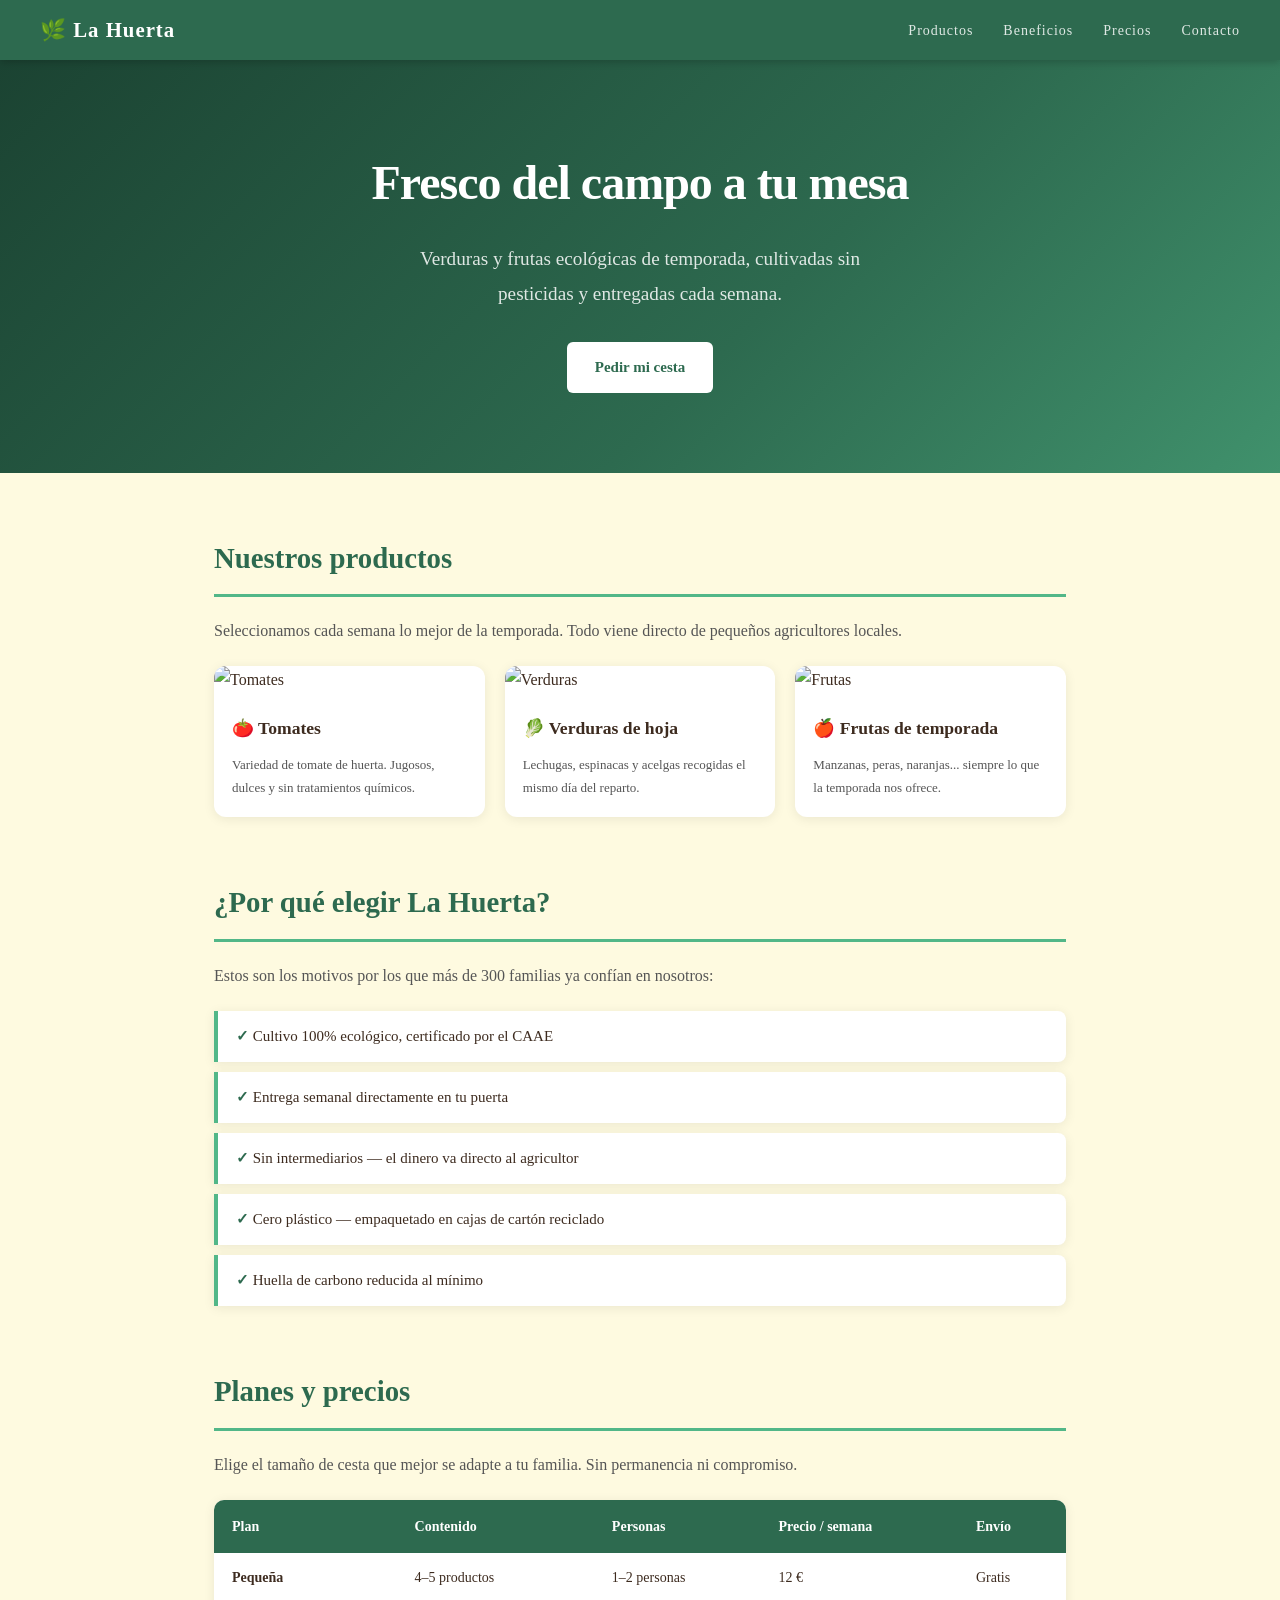
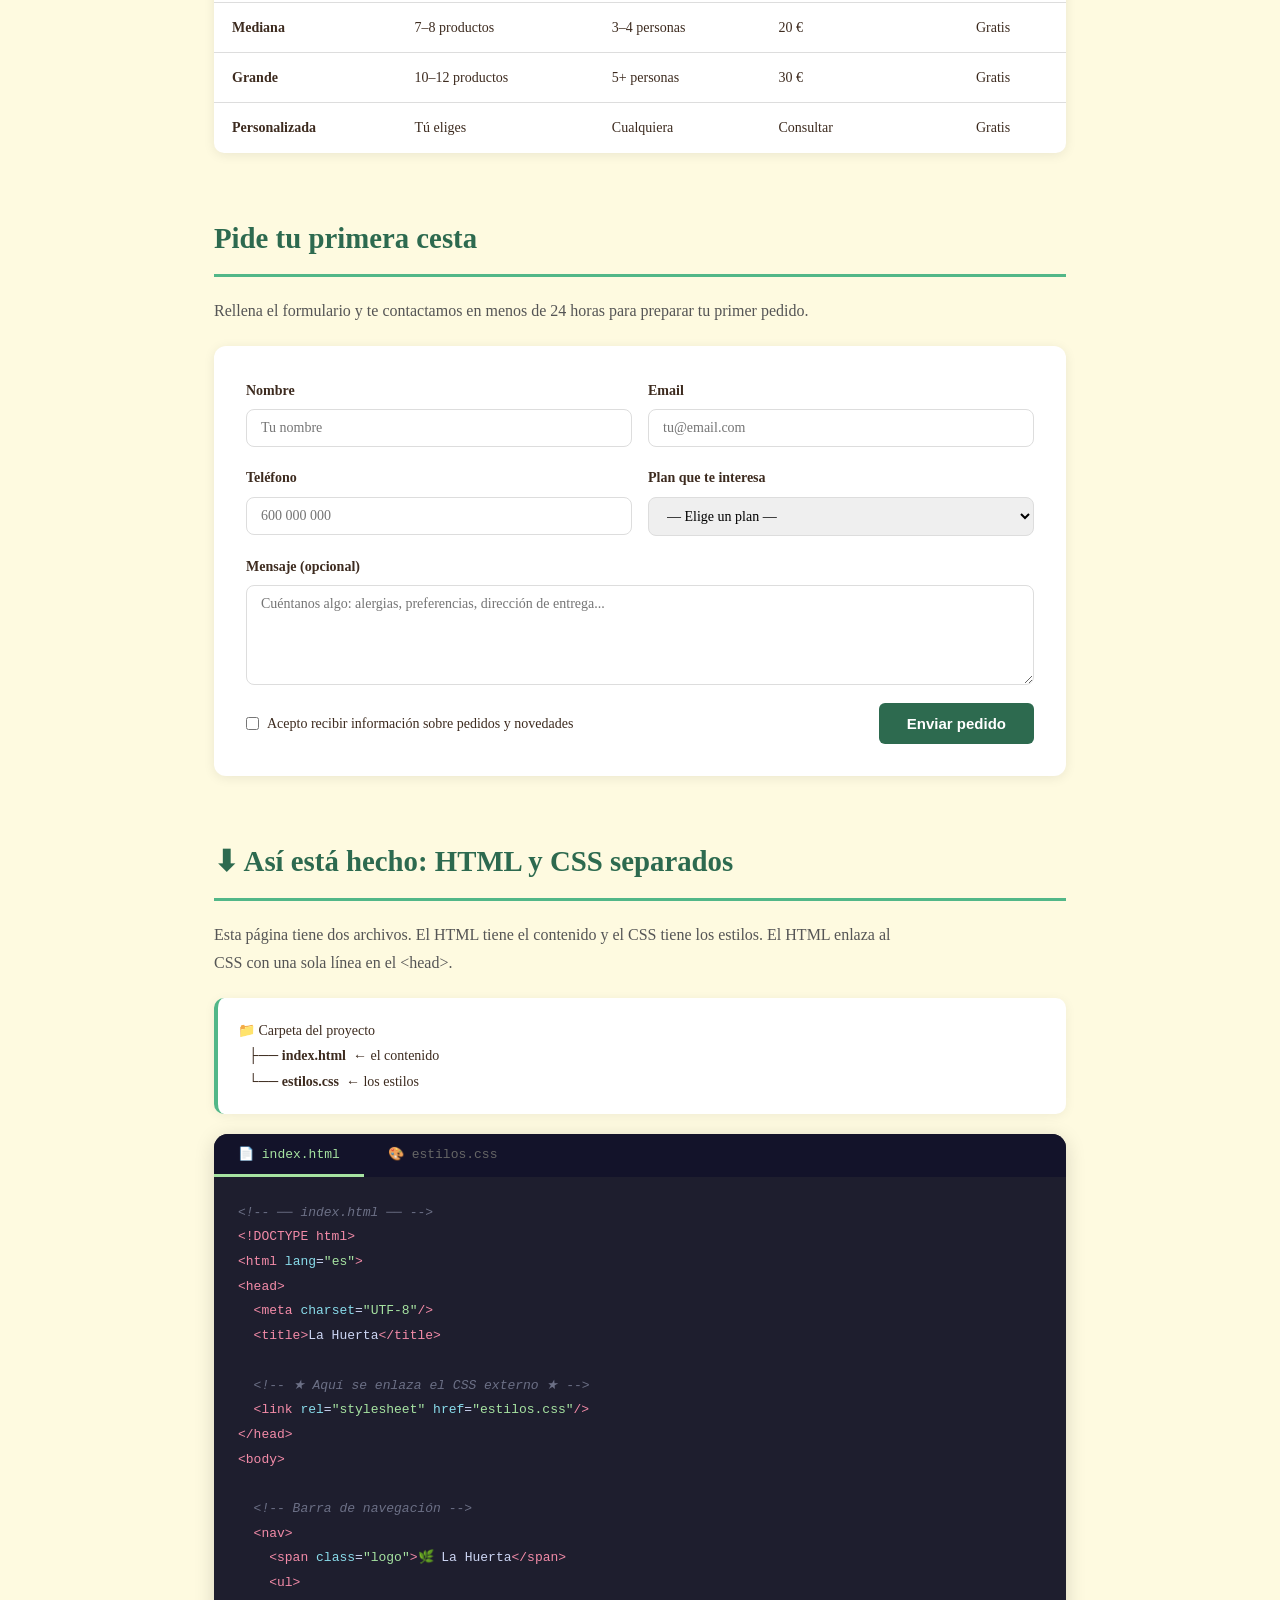
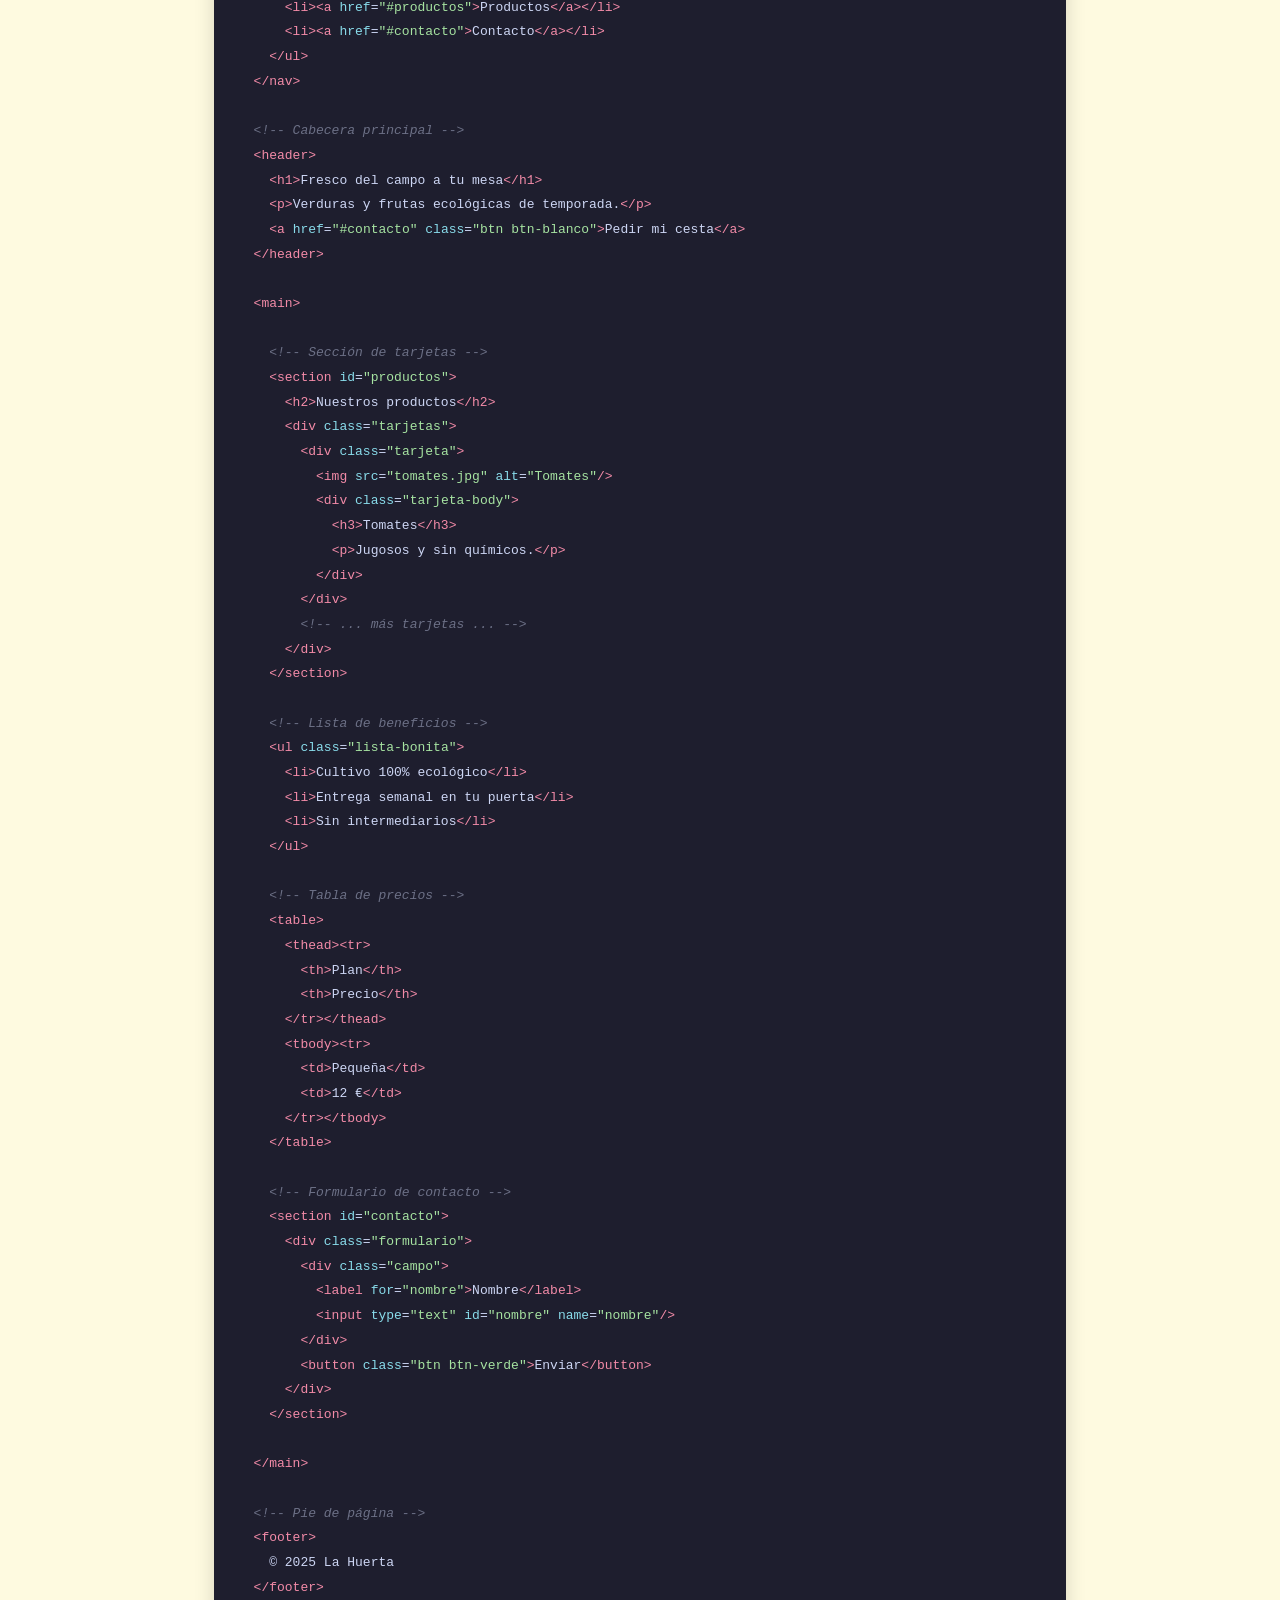
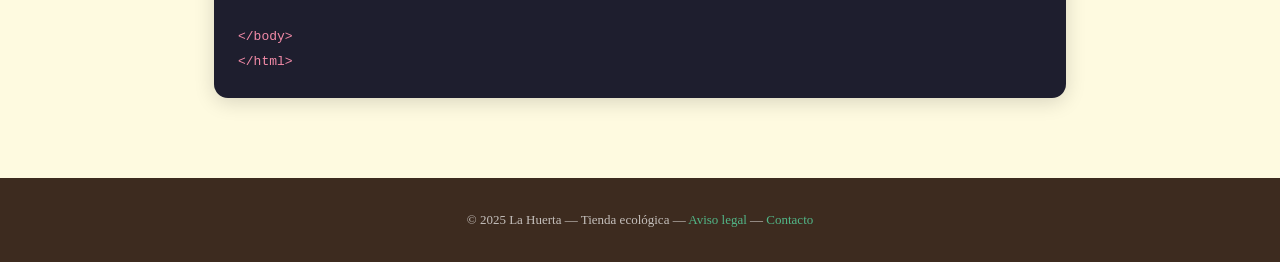
==== commit 5d24f86a: "Add files via upload" ====
--- a/index.html
+++ b/index.html
@@ -1,840 +1,463 @@
 <!DOCTYPE html>
-<!--
-=============================================================
-  GUÍA HTML & CSS - 2º SMR
-=============================================================
-  Haz clic en cualquier palabra del código para ver qué hace.
-=============================================================
--->
 <html lang="es">
 <head>
   <meta charset="UTF-8"/>
   <meta name="viewport" content="width=device-width, initial-scale=1.0"/>
-  <title>Guía HTML y CSS</title>
-  <style>
-    * { box-sizing: border-box; margin: 0; padding: 0; }
-
-    body {
-      font-family: 'Segoe UI', sans-serif;
-      background: #f0f2f5;
-      color: #1a1a2e;
-      font-size: 16px;
-      line-height: 1.7;
-    }
-
-    header {
-      background: #1a1a2e;
-      color: white;
-      padding: 40px 30px;
-      text-align: center;
-      border-bottom: 4px solid #e94560;
-    }
-    header h1 { font-size: 2.4rem; letter-spacing: -1px; }
-    header p  { color: #aaa; margin-top: 8px; font-size: 15px; }
-
-    .hint-bar {
-      background: #fff3cd;
-      border-bottom: 2px solid #ffc107;
-      text-align: center;
-      padding: 10px;
-      font-size: 14px;
-      color: #856404;
-    }
-
-    main {
-      max-width: 860px;
-      margin: 40px auto;
-      padding: 0 20px 80px;
-      display: flex;
-      flex-direction: column;
-      gap: 50px;
-    }
-
-    .seccion {
-      background: white;
-      border-radius: 12px;
-      padding: 30px;
-      box-shadow: 0 2px 10px rgba(0,0,0,.07);
-      border-left: 5px solid #e94560;
-    }
-    .seccion h2 {
-      font-size: 1.35rem;
-      margin-bottom: 6px;
-      color: #e94560;
-    }
-    .seccion .descripcion {
-      color: #555;
-      font-size: 14px;
-      margin-bottom: 20px;
-      padding-bottom: 16px;
-      border-bottom: 1px solid #eee;
-    }
-
-    pre {
-      background: #1e1e2e;
-      color: #cdd6f4;
-      border-radius: 8px;
-      padding: 20px;
-      font-family: 'Courier New', monospace;
-      font-size: 13.5px;
-      line-height: 2;
-      overflow-x: auto;
-      margin-bottom: 20px;
-      position: relative;
-    }
-    pre::after {
-      content: '👆 Haz clic en cualquier elemento';
-      position: absolute;
-      top: 8px;
-      right: 12px;
-      font-size: 11px;
-      color: #555;
-      font-family: 'Segoe UI', sans-serif;
-    }
-
-    .tag  { color: #f38ba8; }
-    .atr  { color: #89dceb; }
-    .val  { color: #a6e3a1; }
-    .com  { color: #6c7086; font-style: italic; }
-    .prp  { color: #89b4fa; }
-    .sel  { color: #cba6f7; }
-    .txt  { color: #cdd6f4; }
-
-    [data-tip] {
-      cursor: pointer;
-      border-radius: 3px;
-      transition: background .15s;
-      outline: 1px solid transparent;
-    }
-    [data-tip]:hover {
-      outline: 1px solid rgba(255,255,255,.35);
-      background: rgba(255,255,255,.08);
-    }
-
-    .resultado {
-      background: #fafafa;
-      border: 2px dashed #ddd;
-      border-radius: 8px;
-      padding: 20px;
-      margin-top: 4px;
-    }
-    .resultado-label {
-      font-size: 11px;
-      letter-spacing: 2px;
-      text-transform: uppercase;
-      color: #999;
-      margin-bottom: 12px;
-      font-weight: 700;
-    }
-
-    .nota {
-      background: #fff8e1;
-      border: 1px solid #ffe082;
-      border-radius: 8px;
-      padding: 14px 18px;
-      font-size: 13.5px;
-      color: #5d4037;
-      margin-top: 14px;
-    }
-    .nota strong { color: #e65100; }
-
-    .indice {
-      background: white;
-      border-radius: 12px;
-      padding: 30px;
-      box-shadow: 0 2px 10px rgba(0,0,0,.07);
-      border-left: 5px solid #1a1a2e;
-    }
-    .indice h2 { font-size: 1.1rem; margin-bottom: 16px; }
-    .indice ol { padding-left: 22px; }
-    .indice li { margin-bottom: 8px; }
-    .indice a  { color: #e94560; font-size: 14px; text-decoration: none; }
-    .indice a:hover { text-decoration: underline; }
-
-    /* POPUP */
-    #popup-overlay {
-      display: none;
-      position: fixed;
-      inset: 0;
-      z-index: 999;
-    }
-    #popup {
-      display: none;
-      position: fixed;
-      z-index: 1000;
-      background: white;
-      border-radius: 14px;
-      box-shadow: 0 8px 40px rgba(0,0,0,.22);
-      max-width: 380px;
-      width: 90vw;
-      border: 2px solid #e94560;
-      animation: popIn .18s cubic-bezier(.4,0,.2,1);
-      overflow: hidden;
-    }
-    @keyframes popIn {
-      from { opacity:0; transform: scale(.92) translateY(6px); }
-      to   { opacity:1; transform: scale(1)  translateY(0); }
-    }
-    #popup-header {
-      background: #1a1a2e;
-      padding: 14px 18px;
-      display: flex;
-      align-items: center;
-      justify-content: space-between;
-      gap: 10px;
-    }
-    #popup-token {
-      font-family: 'Courier New', monospace;
-      font-size: 15px;
-      font-weight: bold;
-      color: #f38ba8;
-      flex: 1;
-      word-break: break-all;
-    }
-    #popup-type {
-      font-size: 11px;
-      letter-spacing: 2px;
-      text-transform: uppercase;
-      padding: 3px 10px;
-      border-radius: 20px;
-      white-space: nowrap;
-    }
-    .type-tag  { background: rgba(243,139,168,.15); color: #f38ba8; border: 1px solid rgba(243,139,168,.3); }
-    .type-atr  { background: rgba(137,220,235,.15); color: #89dceb; border: 1px solid rgba(137,220,235,.3); }
-    .type-val  { background: rgba(166,227,161,.15); color: #a6e3a1; border: 1px solid rgba(166,227,161,.3); }
-    .type-prp  { background: rgba(137,180,250,.15); color: #89b4fa; border: 1px solid rgba(137,180,250,.3); }
-    .type-sel  { background: rgba(203,166,247,.15); color: #cba6f7; border: 1px solid rgba(203,166,247,.3); }
-    .type-com  { background: rgba(108,112,134,.15); color: #888;    border: 1px solid rgba(108,112,134,.3); }
-    .type-txt  { background: rgba(205,214,244,.15); color: #cdd6f4; border: 1px solid rgba(205,214,244,.3); }
-
-    #popup-close {
-      background: none;
-      border: none;
-      color: #888;
-      font-size: 20px;
-      cursor: pointer;
-      line-height: 1;
-      padding: 0 0 0 8px;
-      flex-shrink: 0;
-    }
-    #popup-close:hover { color: white; }
-
-    #popup-body { padding: 18px 20px 20px; }
-    #popup-desc {
-      font-size: 14.5px;
-      color: #333;
-      line-height: 1.7;
-      margin-bottom: 12px;
-    }
-    #popup-example {
-      background: #f5f5f5;
-      border-radius: 7px;
-      padding: 10px 14px;
-      font-family: 'Courier New', monospace;
-      font-size: 12.5px;
-      color: #444;
-      border-left: 3px solid #e94560;
-      display: none;
-      white-space: pre-wrap;
-      word-break: break-word;
-    }
-
-    .demo-table { border-collapse: collapse; width: 100%; font-size: 14px; }
-    .demo-table th { background: #1a1a2e; color: white; padding: 10px 16px; text-align: left; }
-    .demo-table td { padding: 9px 16px; border-bottom: 1px solid #eee; }
-    .demo-table tr:nth-child(even) td { background: #f9f9f9; }
-  </style>
+  <title>La Huerta — Tienda ecológica</title>
+
+  <!-- Así se enlaza el CSS externo -->
+  <link rel="stylesheet" href="estilos.css"/>
 </head>
 <body>
 
-<header>
-  <h1>Guía HTML y CSS</h1>
-  <p>Teoría + ejemplos interactivos para SMR</p>
-</header>
-
-<div class="hint-bar">
-  👆 <strong>Haz clic en cualquier palabra del código</strong> para ver qué hace
-</div>
-
-<main>
-
-  <nav class="indice">
-    <h2>Índice de contenidos</h2>
-    <ol>
-      <li><a href="#estructura">Estructura de un HTML</a></li>
-      <li><a href="#css-tipos">CSS: Externo, Interno e Inline</a></li>
-      <li><a href="#headings">Títulos H1 a H6</a></li>
-      <li><a href="#parrafos">Párrafos y texto</a></li>
-      <li><a href="#enlaces">Enlaces</a></li>
-      <li><a href="#botones">Botones</a></li>
-      <li><a href="#imagenes">Imágenes</a></li>
-      <li><a href="#listas">Listas</a></li>
-      <li><a href="#tablas">Tablas</a></li>
-      <li><a href="#formularios">Formularios</a></li>
-      <li><a href="#clases-ids">Clases e IDs</a></li>
-      <li><a href="#div-span">Div y Span</a></li>
-    </ol>
+  <!-- ══════════════════════════════════════
+       NAVEGACIÓN
+  ═══════════════════════════════════════ -->
+  <nav>
+    <span class="logo">🌿 La Huerta</span>
+    <ul>
+      <li><a href="#productos">Productos</a></li>
+      <li><a href="#beneficios">Beneficios</a></li>
+      <li><a href="#precios">Precios</a></li>
+      <li><a href="#contacto">Contacto</a></li>
+    </ul>
   </nav>
 
-
-  <!-- 1. ESTRUCTURA -->
-  <section id="estructura" class="seccion">
-    <h2>1. Estructura de un archivo HTML</h2>
-    <p class="descripcion">
-      Todo documento HTML tiene el mismo esqueleto. El navegador lo lee de arriba a abajo.
-      &lt;head&gt; contiene información de la página (no visible). &lt;body&gt; contiene todo lo que el usuario VE.
-    </p>
-    <pre><span class="com" data-tip="com|&lt;!-- comentario --&gt;|Un comentario en HTML. El navegador lo ignora completamente. Sirve para dejar notas en el código. No se muestra en la página.|&lt;!-- Esto es un comentario --&gt;">&lt;!-- Indica que este archivo es HTML5 --&gt;</span>
-<span class="tag" data-tip="tag|&lt;!DOCTYPE html&gt;|Declaración obligatoria que va SIEMPRE en la primera línea. Le dice al navegador que este archivo usa HTML5. Sin ella el navegador puede interpretar mal la página.">&lt;!DOCTYPE html&gt;</span>
-
-<span class="tag" data-tip="tag|&lt;html&gt;|Etiqueta raíz que envuelve TODO el documento HTML. Todo el contenido de la página va dentro de ella.">&lt;html</span> <span class="atr" data-tip="atr|lang|Indica el idioma de la página. Importante para lectores de pantalla y buscadores. 'es' = español, 'en' = inglés.|lang=&quot;es&quot;">lang</span>=<span class="val" data-tip="val|&quot;es&quot;|Valor del atributo lang. 'es' significa español. Los buscadores y el navegador usan esto para saber en qué idioma está la página.">"es"</span><span class="tag" data-tip="tag|&gt;|Cierre del ángulo de apertura de la etiqueta html.">&gt;</span>
-
-  <span class="tag" data-tip="tag|&lt;head&gt;|Sección de configuración de la página. El usuario NO ve su contenido. Aquí van: título de la pestaña, estilos CSS, scripts, codificación de caracteres, etc.">&lt;head&gt;</span>
-    <span class="tag" data-tip="tag|&lt;meta&gt;|Etiqueta de metadatos. Da información sobre la página al navegador y buscadores. No tiene etiqueta de cierre.">&lt;meta</span> <span class="atr" data-tip="atr|charset|Define la codificación de caracteres del documento. Fundamental para que se muestren bien tildes, eñes y caracteres especiales.|charset=&quot;UTF-8&quot;">charset</span>=<span class="val" data-tip="val|&quot;UTF-8&quot;|Codificación universal. UTF-8 soporta prácticamente todos los idiomas del mundo, incluido el español con tildes y eñes. SIEMPRE usa UTF-8.">"UTF-8"</span><span class="tag" data-tip="tag|/&gt;|Cierre de etiqueta automática. Etiquetas como &lt;meta&gt;, &lt;img&gt;, &lt;br&gt; no tienen contenido dentro y se cierran así.">/&gt;</span>
-    <span class="tag" data-tip="tag|&lt;title&gt;|Define el título de la página que aparece en la pestaña del navegador y en los resultados de Google. Muy importante para el SEO.">&lt;title&gt;</span><span class="txt" data-tip="txt|Mi página|El texto que aparecerá en la pestaña del navegador. Pon un nombre descriptivo.">Mi página</span><span class="tag" data-tip="tag|&lt;/title&gt;|Cierra la etiqueta title. Todo lo que esté entre &lt;title&gt; y &lt;/title&gt; es el título de la pestaña.">&lt;/title&gt;</span>
-    <span class="tag" data-tip="tag|&lt;link&gt;|Enlaza un recurso externo con la página. Normalmente se usa para cargar archivos CSS externos. No tiene etiqueta de cierre.">&lt;link</span> <span class="atr" data-tip="atr|rel|Indica la relación entre el HTML y el archivo enlazado. El valor 'stylesheet' le dice al navegador que es una hoja de estilos CSS.|rel=&quot;stylesheet&quot;">rel</span>=<span class="val" data-tip="val|&quot;stylesheet&quot;|Significa 'hoja de estilos'. Indica al navegador que el archivo enlazado contiene CSS que debe aplicar a la página.">"stylesheet"</span> <span class="atr" data-tip="atr|href|Contiene la ruta o URL del archivo a enlazar. En &lt;link&gt; apunta al archivo CSS. En &lt;a&gt; apunta a la página de destino.|href=&quot;estilos.css&quot;">href</span>=<span class="val" data-tip="val|&quot;estilos.css&quot;|Ruta al archivo CSS externo. Puede ser relativa (mismo proyecto) o absoluta (URL completa). Si está en una carpeta: 'css/estilos.css'.">"estilos.css"</span><span class="tag" data-tip="tag|/&gt;|Cierre de etiqueta automática de &lt;link&gt;.">/&gt;</span>
-  <span class="tag" data-tip="tag|&lt;/head&gt;|Cierra la sección head. Todo lo que configuraste para la página queda encerrado aquí.">&lt;/head&gt;</span>
-
-  <span class="tag" data-tip="tag|&lt;body&gt;|Contiene TODO el contenido visible de la página: textos, imágenes, botones, tablas, formularios, etc. Solo puede haber UN &lt;body&gt; por página.">&lt;body&gt;</span>
-    <span class="tag" data-tip="tag|&lt;h1&gt;|Título principal de la página. El más grande e importante. Solo debe haber UNO por página (buena práctica para SEO).">&lt;h1&gt;</span><span class="txt" data-tip="txt|¡Hola mundo!|Texto visible dentro del h1. Es el contenido que verá el usuario.">¡Hola mundo!</span><span class="tag" data-tip="tag|&lt;/h1&gt;|Cierra el título h1. Toda etiqueta que se abre debe cerrarse.">&lt;/h1&gt;</span>
-    <span class="tag" data-tip="tag|&lt;p&gt;|Etiqueta de párrafo. Agrupa un bloque de texto. El navegador añade espacio arriba y abajo automáticamente.">&lt;p&gt;</span><span class="txt" data-tip="txt|Mi primer párrafo.|El texto visible del párrafo. Puede contener otras etiquetas dentro como &lt;strong&gt;, &lt;em&gt;, &lt;a&gt;, etc.">Mi primer párrafo.</span><span class="tag" data-tip="tag|&lt;/p&gt;|Cierra el párrafo. Todo el texto entre &lt;p&gt; y &lt;/p&gt; forma un párrafo.">&lt;/p&gt;</span>
-  <span class="tag" data-tip="tag|&lt;/body&gt;|Cierra la sección body. Todo el contenido visible debe estar entre &lt;body&gt; y &lt;/body&gt;.">&lt;/body&gt;</span>
-
-<span class="tag" data-tip="tag|&lt;/html&gt;|Cierra el documento HTML. Debe ser siempre la última etiqueta del archivo.">&lt;/html&gt;</span></pre>
-    <div class="nota">
-      <strong>Importante:</strong> Todas las etiquetas abiertas deben cerrarse.
-      Ejemplo: &lt;p&gt; se cierra con &lt;/p&gt;.
-      Las etiquetas vacías como &lt;img&gt;, &lt;br&gt;, &lt;meta&gt; no tienen cierre.
-    </div>
-  </section>
-
-
-  <!-- 2. CSS TIPOS -->
-  <section id="css-tipos" class="seccion">
-    <h2>2. CSS: Externo, Interno e Inline</h2>
-    <p class="descripcion">
-      CSS es el lenguaje que da color, tamaño y posición a los elementos HTML.
-      Hay 3 formas de añadirlo. Prioridad: Inline &gt; Interno &gt; Externo.
-    </p>
-
-    <strong>1 — CSS EXTERNO (el más recomendado)</strong><br><br>
-    <pre><span class="com" data-tip="com|&lt;!-- comentario --&gt;|Comentario HTML. El navegador lo ignora.">&lt;!-- En el head de tu HTML --&gt;</span>
-<span class="tag" data-tip="tag|&lt;link&gt;|Enlaza el archivo CSS externo con esta página HTML.">&lt;link</span> <span class="atr" data-tip="atr|rel|Tipo de relación con el archivo enlazado. 'stylesheet' indica que es un archivo de estilos CSS.">rel</span>=<span class="val" data-tip="val|&quot;stylesheet&quot;|Valor que indica que el archivo enlazado es una hoja de estilos CSS.">"stylesheet"</span> <span class="atr" data-tip="atr|href|Ruta al archivo CSS externo. Puede ser relativa como 'estilos.css' o 'css/main.css'.">href</span>=<span class="val" data-tip="val|&quot;estilos.css&quot;|Nombre o ruta del archivo CSS. Debe existir en tu proyecto con ese nombre exacto.">"estilos.css"</span><span class="tag" data-tip="tag|/&gt;|Cierre de la etiqueta link.">/&gt;</span>
-
-<span class="com" data-tip="com|/* comentario CSS */|Comentario en CSS. Se usa /* para abrir y */ para cerrar. El navegador lo ignora.">/* En el archivo estilos.css */</span>
-<span class="sel" data-tip="sel|h1|Selector CSS. Indica a qué elemento HTML se aplican los estilos. 'h1' aplica los estilos a todos los &lt;h1&gt; de la página.">h1</span> {
-  <span class="prp" data-tip="prp|color|Propiedad CSS que cambia el color del texto. Acepta nombres en inglés, códigos HEX (#ff0000), RGB o HSL.">color</span>: <span class="val" data-tip="val|red|Valor de la propiedad color. 'red' es rojo. Otros: blue, green, white, black, orange, #e94560...">red</span>;
-  <span class="prp" data-tip="prp|font-size|Cambia el tamaño del texto. Puede usar: px (píxeles), rem (relativo al root), em (relativo al padre), % (porcentaje).">font-size</span>: <span class="val" data-tip="val|2rem|1rem = tamaño de fuente del elemento raíz (normalmente 16px). 2rem = 32px. Preferible a px porque se adapta a la configuración del usuario.">2rem</span>;
-}</pre>
-    <div class="nota"><strong>Ventaja:</strong> Un solo archivo CSS puede aplicarse a TODAS las páginas del proyecto. Si cambias un color, cambia en todas las páginas a la vez.</div>
-    <br>
-
-    <strong>2 — CSS INTERNO</strong><br><br>
-    <pre><span class="tag" data-tip="tag|&lt;head&gt;|El CSS interno se pone dentro del head, en una etiqueta &lt;style&gt;.">&lt;head&gt;</span>
-  <span class="tag" data-tip="tag|&lt;style&gt;|Etiqueta que contiene CSS interno. Todo el CSS escrito aquí solo afecta a esta página HTML concreta. Si tienes 10 páginas, tendrías que repetirlo en las 10.">&lt;style&gt;</span>
-    <span class="sel" data-tip="sel|p|Selector que apunta a todos los &lt;p&gt; (párrafos) de la página. Los estilos dentro de las llaves se aplican a todos ellos.">p</span> {
-      <span class="prp" data-tip="prp|color|Cambia el color del texto del elemento seleccionado.">color</span>: <span class="val" data-tip="val|navy|Color azul marino. En CSS puedes usar nombres de colores en inglés. Hay 140 nombres predefinidos: navy, tomato, coral, teal, etc.">navy</span>;
-      <span class="prp" data-tip="prp|font-size|Tamaño de la fuente. 16px es el tamaño por defecto del navegador.">font-size</span>: <span class="val" data-tip="val|16px|Píxeles. 1px = 1 píxel de pantalla. Tamaños típicos: 12-14px para notas, 16px para texto normal, 18-24px para subtítulos.">16px</span>;
-    }
-  <span class="tag" data-tip="tag|&lt;/style&gt;|Cierra la etiqueta style. Todo el CSS debe estar entre &lt;style&gt; y &lt;/style&gt;.">&lt;/style&gt;</span>
-<span class="tag" data-tip="tag|&lt;/head&gt;|Cierra el head.">&lt;/head&gt;</span></pre>
-    <div class="nota"><strong>Desventaja:</strong> Solo afecta a ese archivo HTML. Si tienes varias páginas hay que copiar y pegar los estilos en cada una.</div>
-    <br>
-
-    <strong>3 — CSS INLINE (en línea)</strong><br><br>
-    <pre><span class="tag" data-tip="tag|&lt;p&gt;|Párrafo con CSS directamente dentro con el atributo style.">&lt;p</span> <span class="atr" data-tip="atr|style|Permite escribir CSS directamente dentro de una etiqueta HTML. Los estilos solo afectan a ESA etiqueta concreta.">style</span>=<span class="val" data-tip="val|&quot;color: green; font-weight: bold;&quot;|Reglas CSS separadas por punto y coma. Aquí: color verde y texto en negrita. Sintaxis: 'propiedad: valor; propiedad: valor;'">"color: green; font-weight: bold;"</span><span class="tag" data-tip="tag|&gt;|Cierra el ángulo de apertura de la etiqueta.">&gt;</span>
-  Este párrafo es verde y negrita.
-<span class="tag" data-tip="tag|&lt;/p&gt;|Cierra el párrafo.">&lt;/p&gt;</span></pre>
-    <div class="nota"><strong>Evitar siempre que sea posible.</strong> Mezcla contenido y diseño. Si quieres cambiar el color de 100 párrafos, tendrías que editar 100 etiquetas una a una.</div>
-  </section>
-
-
-  <!-- 3. HEADINGS -->
-  <section id="headings" class="seccion">
-    <h2>3. Títulos H1 a H6</h2>
-    <p class="descripcion">
-      Los headings son etiquetas de título. H1 es el más grande e importante. H6 es el más pequeño.
-      Solo debe haber UN h1 por página.
-    </p>
-    <pre><span class="tag" data-tip="tag|&lt;h1&gt;|Título de nivel 1. El más importante y grande. Usar solo UNO por página. Los buscadores como Google le dan mucho peso para el SEO (posicionamiento).">&lt;h1&gt;</span><span class="txt" data-tip="txt|Título principal|Texto del h1. Suele ser el nombre de la página o el asunto principal.">Título principal</span><span class="tag" data-tip="tag|&lt;/h1&gt;|Cierra el título h1.">&lt;/h1&gt;</span>
-<span class="tag" data-tip="tag|&lt;h2&gt;|Título de nivel 2. Para las secciones principales de la página. Puede haber varios h2.">&lt;h2&gt;</span><span class="txt" data-tip="txt|Título de sección|Texto del subtítulo de sección.">Título de sección</span><span class="tag" data-tip="tag|&lt;/h2&gt;|Cierra el título h2.">&lt;/h2&gt;</span>
-<span class="tag" data-tip="tag|&lt;h3&gt;|Título de nivel 3. Para subsecciones dentro de una sección h2. Jerarquía: h1 &gt; h2 &gt; h3 &gt; h4 &gt; h5 &gt; h6.">&lt;h3&gt;</span><span class="txt" data-tip="txt|Título de subsección|Texto del subtítulo de subsección.">Título de subsección</span><span class="tag" data-tip="tag|&lt;/h3&gt;|Cierra el título h3.">&lt;/h3&gt;</span>
-<span class="tag" data-tip="tag|&lt;h4&gt;|Título de nivel 4. Buena práctica: no saltar niveles (no usar h4 sin tener h3 antes).">&lt;h4&gt;</span><span class="txt" data-tip="txt|Título h4|Título de cuarto nivel.">Título h4</span><span class="tag" data-tip="tag|&lt;/h4&gt;|Cierra el título h4.">&lt;/h4&gt;</span>
-<span class="tag" data-tip="tag|&lt;h5&gt;|Título de nivel 5. Raramente necesario. Si necesitas tantos niveles considera reorganizar el contenido.">&lt;h5&gt;</span><span class="txt" data-tip="txt|Título h5|Título de quinto nivel.">Título h5</span><span class="tag" data-tip="tag|&lt;/h5&gt;|Cierra el título h5.">&lt;/h5&gt;</span>
-<span class="tag" data-tip="tag|&lt;h6&gt;|Título de nivel 6. El más pequeño. En la práctica se usa muy poco.">&lt;h6&gt;</span><span class="txt" data-tip="txt|Título h6|Título de sexto nivel, el más pequeño.">Título h6</span><span class="tag" data-tip="tag|&lt;/h6&gt;|Cierra el título h6.">&lt;/h6&gt;</span></pre>
-
-    <div class="resultado">
-      <p class="resultado-label">Resultado en el navegador</p>
-      <h1 style="font-size:2em;margin:4px 0">H1 — Título principal</h1>
-      <h2 style="font-size:1.6em;margin:4px 0;color:inherit">H2 — Título de sección</h2>
-      <h3 style="font-size:1.3em;margin:4px 0">H3 — Título de subsección</h3>
-      <h4 style="font-size:1.1em;margin:4px 0">H4 — Título pequeño</h4>
-      <h5 style="font-size:.95em;margin:4px 0">H5 — Más pequeño</h5>
-      <h6 style="font-size:.85em;margin:4px 0">H6 — El más pequeño</h6>
-    </div>
-  </section>
-
-
-  <!-- 4. PÁRRAFOS Y TEXTO -->
-  <section id="parrafos" class="seccion">
-    <h2>4. Párrafos y formato de texto</h2>
-    <p class="descripcion">
-      &lt;p&gt; es el párrafo básico. Hay etiquetas para dar formato al texto sin usar CSS.
-    </p>
-    <pre><span class="tag" data-tip="tag|&lt;p&gt;|Párrafo. Agrupa un bloque de texto. El navegador añade margen automático arriba y abajo para separar párrafos. Es una etiqueta de bloque (ocupa toda la línea).">&lt;p&gt;</span><span class="txt" data-tip="txt|Esto es un párrafo normal.|Contenido visible del párrafo.">Esto es un párrafo normal.</span><span class="tag" data-tip="tag|&lt;/p&gt;|Cierra el párrafo. Obligatorio.">&lt;/p&gt;</span>
-
-<span class="tag" data-tip="tag|&lt;strong&gt;|Texto en negrita con significado semántico: indica que ese texto es MUY IMPORTANTE. El navegador lo muestra en negrita. &lt;strong&gt; también lo indica a los lectores de pantalla.">&lt;strong&gt;</span>Negrita — texto importante<span class="tag" data-tip="tag|&lt;/strong&gt;|Cierra la negrita semántica.">&lt;/strong&gt;</span>
-<span class="tag" data-tip="tag|&lt;em&gt;|Texto en cursiva con énfasis. A diferencia de &lt;i&gt;, &lt;em&gt; indica importancia a los lectores de pantalla y buscadores.">&lt;em&gt;</span>Cursiva — texto con énfasis<span class="tag" data-tip="tag|&lt;/em&gt;|Cierra la cursiva con énfasis.">&lt;/em&gt;</span>
-<span class="tag" data-tip="tag|&lt;u&gt;|Subraya el texto. Usar con cuidado porque el subrayado normalmente indica un enlace y puede confundir al usuario.">&lt;u&gt;</span>Texto subrayado<span class="tag" data-tip="tag|&lt;/u&gt;|Cierra el subrayado.">&lt;/u&gt;</span>
-<span class="tag" data-tip="tag|&lt;s&gt;|Texto tachado. Indica que algo ya no es válido. Útil para mostrar precios rebajados o elementos eliminados.">&lt;s&gt;</span>Texto tachado<span class="tag" data-tip="tag|&lt;/s&gt;|Cierra el tachado.">&lt;/s&gt;</span>
-<span class="tag" data-tip="tag|&lt;mark&gt;|Resalta el texto con fondo amarillo, como un marcador fluorescente. Indica que el texto es relevante en ese contexto.">&lt;mark&gt;</span>Texto resaltado<span class="tag" data-tip="tag|&lt;/mark&gt;|Cierra el resaltado.">&lt;/mark&gt;</span>
-<span class="tag" data-tip="tag|&lt;small&gt;|Hace el texto más pequeño que el normal. Útil para notas al pie, avisos legales, derechos de autor, etc.">&lt;small&gt;</span>Texto pequeño<span class="tag" data-tip="tag|&lt;/small&gt;|Cierra el texto pequeño.">&lt;/small&gt;</span>
-
-<span class="tag" data-tip="tag|&lt;br/&gt;|Salto de línea. Fuerza que el texto continúe en la línea siguiente sin crear un nuevo párrafo. No tiene etiqueta de cierre. No abuses de él: usa el margen CSS para espaciar.">&lt;br/&gt;</span>   <span class="com" data-tip="com|&lt;!-- --&gt;|Comentario HTML.">&lt;!-- Salto de línea --&gt;</span>
-<span class="tag" data-tip="tag|&lt;hr/&gt;|Línea horizontal. Crea una línea separadora entre secciones de contenido. No tiene etiqueta de cierre. Con CSS se puede cambiar su color y grosor.">&lt;hr/&gt;</span>   <span class="com" data-tip="com|&lt;!-- --&gt;|Comentario HTML.">&lt;!-- Línea horizontal separadora --&gt;</span></pre>
-
-    <div class="resultado">
-      <p class="resultado-label">Resultado en el navegador</p>
-      <p style="margin-bottom:8px">Esto es un párrafo normal.</p>
-      <p><strong>Negrita</strong> &nbsp;|&nbsp; <em>Cursiva</em> &nbsp;|&nbsp; <u>Subrayado</u> &nbsp;|&nbsp; <s>Tachado</s> &nbsp;|&nbsp; <mark>Resaltado</mark> &nbsp;|&nbsp; <small>Pequeño</small></p>
-      <hr style="margin:12px 0"/>
-      <p style="font-size:12px;color:#999">La línea de arriba es un &lt;hr&gt;</p>
-    </div>
-  </section>
-
-
-  <!-- 5. ENLACES -->
-  <section id="enlaces" class="seccion">
-    <h2>5. Enlaces — &lt;a&gt;</h2>
-    <p class="descripcion">
-      La etiqueta &lt;a&gt; (anchor = ancla) crea un enlace clicable.
-      href indica a dónde va. target="_blank" lo abre en nueva pestaña.
-    </p>
-    <pre><span class="com" data-tip="com|&lt;!-- --&gt;|Comentario HTML.">&lt;!-- Enlace externo --&gt;</span>
-<span class="tag" data-tip="tag|&lt;a&gt;|Etiqueta de enlace (anchor). Crea un hipervínculo clicable. Es una etiqueta en línea: no ocupa toda la línea sino solo el espacio del texto.">&lt;a</span> <span class="atr" data-tip="atr|href|Atributo obligatorio del enlace. Contiene la URL o ruta a dónde llevará el enlace al hacer clic. Puede ser URL completa, ruta relativa o ancla interna (#id).">href</span>=<span class="val" data-tip="val|&quot;https://www.google.com&quot;|URL completa del destino. Siempre empieza con https:// para páginas externas.">"https://www.google.com"</span><span class="tag" data-tip="tag|&gt;|Cierra el ángulo de apertura de la etiqueta &lt;a&gt;.">&gt;</span>Ir a Google<span class="tag" data-tip="tag|&lt;/a&gt;|Cierra el enlace. El texto entre &lt;a&gt; y &lt;/a&gt; es el área clicable.">&lt;/a&gt;</span>
-
-<span class="com" data-tip="com|&lt;!-- --&gt;|Comentario HTML.">&lt;!-- Enlace en nueva pestaña --&gt;</span>
-<span class="tag" data-tip="tag|&lt;a&gt;|Etiqueta de enlace.">&lt;a</span> <span class="atr" data-tip="atr|href|Ruta o URL del destino.">href</span>=<span class="val" data-tip="val|&quot;https://www.google.com&quot;|URL de destino del enlace.">"https://www.google.com"</span> <span class="atr" data-tip="atr|target|Controla dónde se abre el enlace. Valores: '_blank' (nueva pestaña), '_self' (misma pestaña, por defecto), '_parent', '_top'.">target</span>=<span class="val" data-tip="val|&quot;_blank&quot;|Abre el enlace en una nueva pestaña o ventana del navegador. Muy útil para enlaces externos para no sacar al usuario de tu página.">"_blank"</span><span class="tag" data-tip="tag|&gt;|Cierra el ángulo de apertura.">&gt;</span>Abrir en nueva pestaña<span class="tag" data-tip="tag|&lt;/a&gt;|Cierra el enlace.">&lt;/a&gt;</span>
-
-<span class="com" data-tip="com|&lt;!-- --&gt;|Comentario HTML.">&lt;!-- Enlace a página del mismo proyecto --&gt;</span>
-<span class="tag" data-tip="tag|&lt;a&gt;|Etiqueta de enlace.">&lt;a</span> <span class="atr" data-tip="atr|href|Para archivos del mismo proyecto se usa una ruta relativa (sin https://).">href</span>=<span class="val" data-tip="val|&quot;contacto.html&quot;|Ruta relativa a otro archivo HTML del mismo proyecto. Si está en una carpeta: 'paginas/contacto.html'.">"contacto.html"</span><span class="tag" data-tip="tag|&gt;|Cierra el ángulo de apertura.">&gt;</span>Ir a contacto<span class="tag" data-tip="tag|&lt;/a&gt;|Cierra el enlace.">&lt;/a&gt;</span>
-
-<span class="com" data-tip="com|&lt;!-- --&gt;|Comentario HTML.">&lt;!-- Enlace a sección de la misma página --&gt;</span>
-<span class="tag" data-tip="tag|&lt;a&gt;|Etiqueta de enlace.">&lt;a</span> <span class="atr" data-tip="atr|href|Cuando el valor empieza por # es un enlace interno (ancla). Lleva al elemento con ese id en la misma página. Muy usado en menús de navegación.">href</span>=<span class="val" data-tip="val|&quot;#tablas&quot;|El # indica enlace interno. 'tablas' es el id del elemento al que quieres ir. El elemento destino debe tener id=&quot;tablas&quot;.">"#tablas"</span><span class="tag" data-tip="tag|&gt;|Cierra el ángulo de apertura.">&gt;</span>Ir a la sección Tablas<span class="tag" data-tip="tag|&lt;/a&gt;|Cierra el enlace.">&lt;/a&gt;</span>
-
-<span class="com" data-tip="com|&lt;!-- --&gt;|Comentario HTML.">&lt;!-- Enlace para enviar email --&gt;</span>
-<span class="tag" data-tip="tag|&lt;a&gt;|Etiqueta de enlace.">&lt;a</span> <span class="atr" data-tip="atr|href|Con el protocolo 'mailto:' el enlace abre el cliente de correo del usuario con el email ya rellenado.">href</span>=<span class="val" data-tip="val|&quot;mailto:alumno@ejemplo.com&quot;|Al hacer clic abre el programa de correo con la dirección ya puesta en el campo 'Para'. Puedes añadir asunto: 'mailto:email@x.com?subject=Hola'.">"mailto:alumno@ejemplo.com"</span><span class="tag" data-tip="tag|&gt;|Cierra el ángulo de apertura.">&gt;</span>Enviar email<span class="tag" data-tip="tag|&lt;/a&gt;|Cierra el enlace.">&lt;/a&gt;</span></pre>
-
-    <div class="resultado">
-      <p class="resultado-label">Resultado en el navegador</p>
-      <p>
-        <a href="https://www.google.com" target="_blank" style="color:#e94560;margin-right:20px">Ir a Google</a>
-        <a href="#tablas" style="color:#1a1a2e;margin-right:20px">Ir a Tablas</a>
-        <a href="mailto:alumno@ejemplo.com" style="color:#555">Enviar email</a>
-      </p>
-    </div>
-  </section>
-
-
-  <!-- 6. BOTONES -->
-  <section id="botones" class="seccion">
-    <h2>6. Botones — &lt;button&gt;</h2>
-    <p class="descripcion">
-      &lt;button&gt; crea un botón clicable. Con CSS se puede hacer de cualquier forma y color.
-    </p>
-    <pre><span class="tag" data-tip="tag|&lt;button&gt;|Crea un botón interactivo. Por defecto tiene un estilo básico del navegador. Usa CSS para personalizarlo.">&lt;button&gt;</span>Haz clic aquí<span class="tag" data-tip="tag|&lt;/button&gt;|Cierra el botón. Todo lo que esté entre &lt;button&gt; y &lt;/button&gt; aparece dentro del botón.">&lt;/button&gt;</span>
-
-<span class="tag" data-tip="tag|&lt;button&gt;|Botón con acción JavaScript.">&lt;button</span> <span class="atr" data-tip="atr|onclick|Atributo de evento JavaScript. El código dentro de las comillas se ejecuta cuando el usuario hace clic. Otros eventos: onmouseover, onkeydown, onfocus...">onclick</span>=<span class="val" data-tip="val|&quot;alert('¡Hola!')&quot;|Código JavaScript que se ejecuta al hacer clic. alert() muestra una ventana emergente con el mensaje indicado. Las comillas internas van con comilla simple.">"alert('¡Hola!')"</span><span class="tag" data-tip="tag|&gt;|Cierra el ángulo de apertura del botón.">&gt;</span>Mostrar alerta<span class="tag" data-tip="tag|&lt;/button&gt;|Cierra el botón.">&lt;/button&gt;</span>
-
-<span class="tag" data-tip="tag|&lt;button&gt;|Botón desactivado.">&lt;button</span> <span class="atr" data-tip="atr|disabled|Atributo booleano (no necesita valor). Desactiva el botón: el usuario no puede hacer clic. Se muestra en gris por defecto. Útil para botones de envío antes de validar un formulario.">disabled</span><span class="tag" data-tip="tag|&gt;|Cierra el ángulo de apertura.">&gt;</span>No se puede clicar<span class="tag" data-tip="tag|&lt;/button&gt;|Cierra el botón.">&lt;/button&gt;</span>
-
-<span class="tag" data-tip="tag|&lt;button&gt;|Botón con estilos aplicados directamente.">&lt;button</span> <span class="atr" data-tip="atr|style|CSS aplicado directamente en el elemento.">style</span>=<span class="val" data-tip="val|&quot;background:navy; color:white; padding:10px 20px; border:none; border-radius:6px;&quot;|Múltiples propiedades CSS: fondo azul marino, texto blanco, relleno interior, sin borde, esquinas redondeadas.">"background:navy; color:white; padding:10px 20px; border:none; border-radius:6px;"</span><span class="tag" data-tip="tag|&gt;|Cierra el ángulo de apertura.">&gt;</span>
-  Botón azul
-<span class="tag" data-tip="tag|&lt;/button&gt;|Cierra el botón.">&lt;/button&gt;</span>
-
-<span class="tag" data-tip="tag|&lt;button&gt;|Botón de tipo submit.">&lt;button</span> <span class="atr" data-tip="atr|type|Define el comportamiento del botón en un formulario. Valores: 'submit' (envía el formulario), 'reset' (limpia los campos), 'button' (no hace nada, para usar con JS).">type</span>=<span class="val" data-tip="val|&quot;submit&quot;|Al hacer clic en este botón se envía el formulario al servidor. Es el tipo por defecto si no se especifica.">"submit"</span><span class="tag" data-tip="tag|&gt;|Cierra el ángulo de apertura.">&gt;</span>Enviar formulario<span class="tag" data-tip="tag|&lt;/button&gt;|Cierra el botón.">&lt;/button&gt;</span></pre>
-
-    <div class="resultado">
-      <p class="resultado-label">Resultado en el navegador (clica los botones)</p>
-      <div style="display:flex;flex-wrap:wrap;gap:12px;align-items:center">
-        <button style="padding:9px 18px;border-radius:6px;border:2px solid #1a1a2e;background:#1a1a2e;color:white;cursor:pointer;font-size:14px">Relleno</button>
-        <button style="padding:9px 18px;border-radius:6px;border:2px solid #1a1a2e;background:transparent;color:#1a1a2e;cursor:pointer;font-size:14px">Solo borde</button>
-        <button onclick="alert('¡Botón pulsado!')" style="padding:9px 18px;border-radius:6px;border:none;background:#e94560;color:white;cursor:pointer;font-size:14px">Mostrar alerta</button>
-        <button disabled style="padding:9px 18px;border-radius:6px;border:2px solid #ccc;background:#eee;color:#aaa;font-size:14px;cursor:not-allowed">Desactivado</button>
+  <!-- ══════════════════════════════════════
+       CABECERA HERO
+  ═══════════════════════════════════════ -->
+  <header>
+    <h1>Fresco del campo a tu mesa</h1>
+    <p>Verduras y frutas ecológicas de temporada, cultivadas sin pesticidas y entregadas cada semana.</p>
+    <a href="#contacto" class="btn btn-blanco">Pedir mi cesta</a>
+  </header>
+
+  <!-- ══════════════════════════════════════
+       CONTENIDO PRINCIPAL
+  ═══════════════════════════════════════ -->
+  <main>
+
+    <!-- SECCIÓN: Productos -->
+    <section id="productos">
+      <h2>Nuestros productos</h2>
+      <p>Seleccionamos cada semana lo mejor de la temporada. Todo viene directo de pequeños agricultores locales.</p>
+
+      <div class="tarjetas">
+        <div class="tarjeta">
+          <img src="https://picsum.photos/seed/tomates/400/200" alt="Tomates"/>
+          <div class="tarjeta-body">
+            <h3>🍅 Tomates</h3>
+            <p>Variedad de tomate de huerta. Jugosos, dulces y sin tratamientos químicos.</p>
+          </div>
+        </div>
+        <div class="tarjeta">
+          <img src="https://picsum.photos/seed/lechugas/400/200" alt="Verduras"/>
+          <div class="tarjeta-body">
+            <h3>🥬 Verduras de hoja</h3>
+            <p>Lechugas, espinacas y acelgas recogidas el mismo día del reparto.</p>
+          </div>
+        </div>
+        <div class="tarjeta">
+          <img src="https://picsum.photos/seed/frutas/400/200" alt="Frutas"/>
+          <div class="tarjeta-body">
+            <h3>🍎 Frutas de temporada</h3>
+            <p>Manzanas, peras, naranjas... siempre lo que la temporada nos ofrece.</p>
+          </div>
+        </div>
       </div>
-    </div>
-  </section>
-
-
-  <!-- 7. IMÁGENES -->
-  <section id="imagenes" class="seccion">
-    <h2>7. Imágenes — &lt;img&gt;</h2>
-    <p class="descripcion">
-      La etiqueta &lt;img&gt; muestra una imagen. No tiene etiqueta de cierre.
-      src indica la ruta. alt es el texto alternativo (accesibilidad + SEO).
-    </p>
-    <pre><span class="tag" data-tip="tag|&lt;img&gt;|Muestra una imagen. Etiqueta vacía (sin contenido ni cierre). La imagen se carga desde src.">&lt;img</span> <span class="atr" data-tip="atr|src|Source (fuente). Ruta o URL de la imagen. Puede ser: ruta local ('foto.jpg', 'img/foto.jpg') o URL externa ('https://...'). Si la ruta es incorrecta se muestra el texto del atributo alt.">src</span>=<span class="val" data-tip="val|&quot;fotos/perro.jpg&quot;|Ruta relativa a la imagen. 'fotos/perro.jpg' significa que hay una carpeta 'fotos' en el mismo directorio que el HTML y dentro está 'perro.jpg'.">"fotos/perro.jpg"</span> <span class="atr" data-tip="atr|alt|Texto alternativo. OBLIGATORIO por accesibilidad. Se muestra si la imagen no carga. Los lectores de pantalla para personas con discapacidad visual lo leen en voz alta.">alt</span>=<span class="val" data-tip="val|&quot;Un perro simpático&quot;|Descripción de la imagen. Se muestra si no puede cargarse. Debe describir brevemente la imagen.">"Un perro simpático"</span><span class="tag" data-tip="tag|/&gt;|Cierre automático de &lt;img&gt;. Esta etiqueta no tiene contenido propio.">/&gt;</span>
-
-<span class="tag" data-tip="tag|&lt;img&gt;|Etiqueta de imagen con tamaño fijo.">&lt;img</span> <span class="atr" data-tip="atr|src|Ruta o URL de la imagen.">src</span>=<span class="val" data-tip="val|&quot;foto.jpg&quot;|Nombre del archivo de imagen en la misma carpeta que el HTML.">"foto.jpg"</span> <span class="atr" data-tip="atr|alt|Texto alternativo.">alt</span>=<span class="val" data-tip="val|&quot;Mi foto&quot;|Descripción de la imagen.">"Mi foto"</span>
-     <span class="atr" data-tip="atr|width|Ancho de la imagen en píxeles. Si solo pones width sin height, el alto se ajusta automáticamente manteniendo las proporciones.">width</span>=<span class="val" data-tip="val|&quot;300&quot;|La imagen se mostrará con 300 píxeles de ancho.">"300"</span> <span class="atr" data-tip="atr|height|Alto de la imagen en píxeles. Si especificas tanto width como height y no coinciden con las proporciones originales, la imagen se deformará.">height</span>=<span class="val" data-tip="val|&quot;200&quot;|La imagen se mostrará con 200 píxeles de alto.">"200"</span><span class="tag" data-tip="tag|/&gt;|Cierre de la etiqueta img.">/&gt;</span>
-
-<span class="tag" data-tip="tag|&lt;img&gt;|Imagen con CSS personalizado aplicado directamente.">&lt;img</span> <span class="atr" data-tip="atr|src|Ruta de la imagen.">src</span>=<span class="val" data-tip="val|&quot;avatar.jpg&quot;|Ruta de la imagen del avatar.">"avatar.jpg"</span> <span class="atr" data-tip="atr|alt|Texto alternativo.">alt</span>=<span class="val" data-tip="val|&quot;Avatar&quot;|Descripción de la imagen.">"Avatar"</span>
-     <span class="atr" data-tip="atr|style|CSS aplicado directamente a esta imagen.">style</span>=<span class="val" data-tip="val|&quot;border-radius: 50%; width: 80px;&quot;|border-radius: 50% hace la imagen completamente redonda (circular). width: 80px establece el ancho en 80 píxeles.">"border-radius: 50%; width: 80px;"</span><span class="tag" data-tip="tag|/&gt;|Cierre de la etiqueta img.">/&gt;</span></pre>
-
-    <div class="resultado">
-      <p class="resultado-label">Resultado en el navegador</p>
-      <div style="display:flex;gap:20px;flex-wrap:wrap;align-items:flex-end">
-        <div style="text-align:center">
-          <img src="https://picsum.photos/seed/mnt1/130/95" alt="Normal" style="border-radius:6px;display:block"/>
-          <small style="color:#999;font-size:12px">Normal</small>
-        </div>
-        <div style="text-align:center">
-          <img src="https://picsum.photos/seed/fl2/90/90" alt="Redonda" style="border-radius:50%;display:block"/>
-          <small style="color:#999;font-size:12px">border-radius 50%</small>
-        </div>
-        <div style="text-align:center">
-          <img src="https://picsum.photos/seed/ct3/130/95" alt="Con borde" style="border:3px solid #e94560;border-radius:8px;display:block"/>
-          <small style="color:#999;font-size:12px">Con borde CSS</small>
-        </div>
-      </div>
-    </div>
-  </section>
-
-
-  <!-- 8. LISTAS -->
-  <section id="listas" class="seccion">
-    <h2>8. Listas — &lt;ul&gt;, &lt;ol&gt;, &lt;li&gt;</h2>
-    <p class="descripcion">
-      Hay dos tipos: desordenada (puntos) y ordenada (números). Cada elemento es un &lt;li&gt;.
-    </p>
-    <pre><span class="tag" data-tip="tag|&lt;ul&gt;|Unordered List (lista desordenada). Crea una lista con viñetas (puntos). El orden de los elementos NO importa. Ejemplo: lista de ingredientes, características, opciones...">&lt;ul&gt;</span>
-  <span class="tag" data-tip="tag|&lt;li&gt;|List Item (elemento de lista). Cada elemento va dentro de un &lt;li&gt;. Funciona tanto en &lt;ul&gt; como en &lt;ol&gt;.">&lt;li&gt;</span>Manzana<span class="tag" data-tip="tag|&lt;/li&gt;|Cierra el elemento de lista.">&lt;/li&gt;</span>
-  <span class="tag" data-tip="tag|&lt;li&gt;|Segundo elemento de la lista.">&lt;li&gt;</span>Naranja<span class="tag" data-tip="tag|&lt;/li&gt;|Cierra el elemento de lista.">&lt;/li&gt;</span>
-  <span class="tag" data-tip="tag|&lt;li&gt;|Tercer elemento de la lista.">&lt;li&gt;</span>Plátano<span class="tag" data-tip="tag|&lt;/li&gt;|Cierra el elemento de lista.">&lt;/li&gt;</span>
-<span class="tag" data-tip="tag|&lt;/ul&gt;|Cierra la lista desordenada. Todos los &lt;li&gt; deben estar dentro.">&lt;/ul&gt;</span>
-
-<span class="tag" data-tip="tag|&lt;ol&gt;|Ordered List (lista ordenada). Crea una lista con números (1, 2, 3...). El orden de los elementos SÍ importa. Ejemplo: pasos de un tutorial, ranking, instrucciones.">&lt;ol&gt;</span>
-  <span class="tag" data-tip="tag|&lt;li&gt;|Primer paso. El navegador le asigna automáticamente el número 1.">&lt;li&gt;</span>Encender el ordenador<span class="tag" data-tip="tag|&lt;/li&gt;|Cierra el elemento.">&lt;/li&gt;</span>
-  <span class="tag" data-tip="tag|&lt;li&gt;|Segundo paso. Automáticamente numerado como 2.">&lt;li&gt;</span>Abrir el navegador<span class="tag" data-tip="tag|&lt;/li&gt;|Cierra el elemento.">&lt;/li&gt;</span>
-  <span class="tag" data-tip="tag|&lt;li&gt;|Tercer paso. Automáticamente numerado como 3.">&lt;li&gt;</span>Ir a Google<span class="tag" data-tip="tag|&lt;/li&gt;|Cierra el elemento.">&lt;/li&gt;</span>
-<span class="tag" data-tip="tag|&lt;/ol&gt;|Cierra la lista ordenada.">&lt;/ol&gt;</span>
-
-<span class="com" data-tip="com|&lt;!-- --&gt;|Comentario HTML.">&lt;!-- Lista anidada (lista dentro de lista) --&gt;</span>
-<span class="tag" data-tip="tag|&lt;ul&gt;|Lista exterior desordenada.">&lt;ul&gt;</span>
-  <span class="tag" data-tip="tag|&lt;li&gt;|Elemento que contiene texto Y una lista interior.">&lt;li&gt;</span>Frutas
-    <span class="tag" data-tip="tag|&lt;ul&gt;|Lista interior. Las listas se pueden anidar. El navegador cambia automáticamente el estilo de la viñeta para diferenciar niveles.">&lt;ul&gt;</span>
-      <span class="tag" data-tip="tag|&lt;li&gt;|Subelemento de la lista anidada.">&lt;li&gt;</span>Manzana<span class="tag" data-tip="tag|&lt;/li&gt;|Cierra el subelemento.">&lt;/li&gt;</span>
-      <span class="tag" data-tip="tag|&lt;li&gt;|Subelemento de la lista anidada.">&lt;li&gt;</span>Pera<span class="tag" data-tip="tag|&lt;/li&gt;|Cierra el subelemento.">&lt;/li&gt;</span>
-    <span class="tag" data-tip="tag|&lt;/ul&gt;|Cierra la lista interior.">&lt;/ul&gt;</span>
-  <span class="tag" data-tip="tag|&lt;/li&gt;|Cierra el elemento Frutas que contenía la lista anidada.">&lt;/li&gt;</span>
-<span class="tag" data-tip="tag|&lt;/ul&gt;|Cierra la lista exterior.">&lt;/ul&gt;</span></pre>
-
-    <div class="resultado">
-      <p class="resultado-label">Resultado en el navegador</p>
-      <div style="display:grid;grid-template-columns:1fr 1fr;gap:20px;font-size:14px">
-        <div>
-          <strong>Lista desordenada (ul):</strong>
-          <ul style="margin-top:8px;padding-left:22px"><li>Manzana</li><li>Naranja</li><li>Plátano</li></ul>
-        </div>
-        <div>
-          <strong>Lista ordenada (ol):</strong>
-          <ol style="margin-top:8px;padding-left:22px"><li>Encender el ordenador</li><li>Abrir el navegador</li><li>Ir a Google</li></ol>
-        </div>
-      </div>
-    </div>
-  </section>
-
-
-  <!-- 9. TABLAS -->
-  <section id="tablas" class="seccion">
-    <h2>9. Tablas — &lt;table&gt;</h2>
-    <p class="descripcion">
-      Las tablas muestran datos en filas y columnas.
-      tr = fila | th = celda cabecera | td = celda de datos.
-    </p>
-    <pre><span class="tag" data-tip="tag|&lt;table&gt;|Crea una tabla. Es el contenedor principal. Por defecto no tiene bordes visibles (hay que añadirlos con CSS). Las tablas son para datos tabulares, NO para maquetar el layout de la página.">&lt;table&gt;</span>
-
-  <span class="tag" data-tip="tag|&lt;thead&gt;|Table Head (cabecera de la tabla). Agrupa las filas de encabezado. Opcional pero recomendado para accesibilidad.">&lt;thead&gt;</span>
-    <span class="tag" data-tip="tag|&lt;tr&gt;|Table Row (fila). Cada fila de la tabla necesita un &lt;tr&gt;. Dentro van las celdas &lt;th&gt; o &lt;td&gt;.">&lt;tr&gt;</span>
-      <span class="tag" data-tip="tag|&lt;th&gt;|Table Header (celda de cabecera). Por defecto en negrita y centrada. Mejor que &lt;td&gt; para la primera fila por accesibilidad.">&lt;th&gt;</span>Nombre<span class="tag" data-tip="tag|&lt;/th&gt;|Cierra la celda de cabecera.">&lt;/th&gt;</span>
-      <span class="tag" data-tip="tag|&lt;th&gt;|Segunda celda de cabecera.">&lt;th&gt;</span>Edad<span class="tag" data-tip="tag|&lt;/th&gt;|Cierra la celda de cabecera.">&lt;/th&gt;</span>
-      <span class="tag" data-tip="tag|&lt;th&gt;|Tercera celda de cabecera.">&lt;th&gt;</span>Ciudad<span class="tag" data-tip="tag|&lt;/th&gt;|Cierra la celda de cabecera.">&lt;/th&gt;</span>
-    <span class="tag" data-tip="tag|&lt;/tr&gt;|Cierra la fila de cabeceras.">&lt;/tr&gt;</span>
-  <span class="tag" data-tip="tag|&lt;/thead&gt;|Cierra la cabecera de la tabla.">&lt;/thead&gt;</span>
-
-  <span class="tag" data-tip="tag|&lt;tbody&gt;|Table Body (cuerpo de la tabla). Agrupa las filas de datos. Separar thead y tbody ayuda a la accesibilidad y permite estilizar por separado con CSS.">&lt;tbody&gt;</span>
-    <span class="tag" data-tip="tag|&lt;tr&gt;|Primera fila de datos.">&lt;tr&gt;</span>
-      <span class="tag" data-tip="tag|&lt;td&gt;|Table Data (celda de datos). Contiene el dato a mostrar. A diferencia de &lt;th&gt;, no está en negrita por defecto.">&lt;td&gt;</span>Ana<span class="tag" data-tip="tag|&lt;/td&gt;|Cierra la celda de datos.">&lt;/td&gt;</span>
-      <span class="tag" data-tip="tag|&lt;td&gt;|Segunda celda.">&lt;td&gt;</span>22<span class="tag" data-tip="tag|&lt;/td&gt;|Cierra la celda.">&lt;/td&gt;</span>
-      <span class="tag" data-tip="tag|&lt;td&gt;|Tercera celda.">&lt;td&gt;</span>Madrid<span class="tag" data-tip="tag|&lt;/td&gt;|Cierra la celda.">&lt;/td&gt;</span>
-    <span class="tag" data-tip="tag|&lt;/tr&gt;|Cierra la primera fila de datos.">&lt;/tr&gt;</span>
-  <span class="tag" data-tip="tag|&lt;/tbody&gt;|Cierra el cuerpo de la tabla.">&lt;/tbody&gt;</span>
-
-<span class="tag" data-tip="tag|&lt;/table&gt;|Cierra la tabla.">&lt;/table&gt;</span>
-
-<span class="tag" data-tip="tag|&lt;td&gt;|Celda con colspan.">&lt;td</span> <span class="atr" data-tip="atr|colspan|Hace que una celda ocupe N columnas. Equivale a 'combinar celdas' horizontalmente como en Excel.">colspan</span>=<span class="val" data-tip="val|&quot;2&quot;|Esta celda ocupa 2 columnas en horizontal.">"2"</span><span class="tag" data-tip="tag|&gt;|Cierra el ángulo de apertura.">&gt;</span>Ocupa 2 columnas<span class="tag" data-tip="tag|&lt;/td&gt;|Cierra la celda.">&lt;/td&gt;</span>
-
-<span class="tag" data-tip="tag|&lt;td&gt;|Celda con rowspan.">&lt;td</span> <span class="atr" data-tip="atr|rowspan|Hace que una celda ocupe N filas. Equivale a 'combinar celdas' verticalmente como en Excel.">rowspan</span>=<span class="val" data-tip="val|&quot;2&quot;|Esta celda ocupa 2 filas en vertical.">"2"</span><span class="tag" data-tip="tag|&gt;|Cierra el ángulo de apertura.">&gt;</span>Ocupa 2 filas<span class="tag" data-tip="tag|&lt;/td&gt;|Cierra la celda.">&lt;/td&gt;</span></pre>
-
-    <div class="resultado">
-      <p class="resultado-label">Resultado en el navegador</p>
-      <table class="demo-table">
-        <thead><tr><th>Nombre</th><th>Edad</th><th>Ciudad</th><th>Nota</th></tr></thead>
+    </section>
+
+    <!-- SECCIÓN: Beneficios (lista) -->
+    <section id="beneficios">
+      <h2>¿Por qué elegir La Huerta?</h2>
+      <p>Estos son los motivos por los que más de 300 familias ya confían en nosotros:</p>
+
+      <ul class="lista-bonita">
+        <li>Cultivo 100% ecológico, certificado por el CAAE</li>
+        <li>Entrega semanal directamente en tu puerta</li>
+        <li>Sin intermediarios — el dinero va directo al agricultor</li>
+        <li>Cero plástico — empaquetado en cajas de cartón reciclado</li>
+        <li>Huella de carbono reducida al mínimo</li>
+      </ul>
+    </section>
+
+    <!-- SECCIÓN: Precios (tabla) -->
+    <section id="precios">
+      <h2>Planes y precios</h2>
+      <p>Elige el tamaño de cesta que mejor se adapte a tu familia. Sin permanencia ni compromiso.</p>
+
+      <table>
+        <thead>
+          <tr>
+            <th>Plan</th>
+            <th>Contenido</th>
+            <th>Personas</th>
+            <th>Precio / semana</th>
+            <th>Envío</th>
+          </tr>
+        </thead>
         <tbody>
-          <tr><td>Ana</td><td>22</td><td>Madrid</td><td style="color:green;font-weight:bold">9</td></tr>
-          <tr><td>Carlos</td><td>20</td><td>Sevilla</td><td style="color:orange;font-weight:bold">6</td></tr>
-          <tr><td>Pedro</td><td>21</td><td>Valencia</td><td style="color:red;font-weight:bold">4</td></tr>
+          <tr>
+            <td><strong>Pequeña</strong></td>
+            <td>4–5 productos</td>
+            <td>1–2 personas</td>
+            <td>12 €</td>
+            <td>Gratis</td>
+          </tr>
+          <tr>
+            <td><strong>Mediana</strong></td>
+            <td>7–8 productos</td>
+            <td>3–4 personas</td>
+            <td>20 €</td>
+            <td>Gratis</td>
+          </tr>
+          <tr>
+            <td><strong>Grande</strong></td>
+            <td>10–12 productos</td>
+            <td>5+ personas</td>
+            <td>30 €</td>
+            <td>Gratis</td>
+          </tr>
+          <tr>
+            <td><strong>Personalizada</strong></td>
+            <td>Tú eliges</td>
+            <td>Cualquiera</td>
+            <td>Consultar</td>
+            <td>Gratis</td>
+          </tr>
         </tbody>
       </table>
-    </div>
-    <div class="nota"><strong>Truco CSS:</strong> Añade <code>border-collapse: collapse</code> a la tabla para que los bordes no se dupliquen.</div>
-  </section>
-
-
-  <!-- 10. FORMULARIOS -->
-  <section id="formularios" class="seccion">
-    <h2>10. Formularios — &lt;form&gt;, &lt;input&gt;</h2>
-    <p class="descripcion">
-      Los formularios recogen datos del usuario. El atributo type del input define qué tipo de dato acepta.
-    </p>
-    <pre><span class="tag" data-tip="tag|&lt;form&gt;|Contenedor de formulario. Agrupa todos los campos. Al enviar el formulario, los datos de todos los inputs dentro se mandan juntos al servidor.">&lt;form</span> <span class="atr" data-tip="atr|action|URL del servidor que procesará los datos del formulario cuando se envíe. Normalmente apunta a un archivo PHP o una API.">action</span>=<span class="val" data-tip="val|&quot;procesar.php&quot;|Ruta del archivo del servidor que recibirá los datos.">"procesar.php"</span> <span class="atr" data-tip="atr|method|Método HTTP de envío. 'get' añade los datos en la URL (para búsquedas). 'post' los envía ocultos (para datos sensibles como contraseñas).">method</span>=<span class="val" data-tip="val|&quot;post&quot;|Los datos se envían de forma oculta en el cuerpo de la petición HTTP. Usar siempre para formularios con datos sensibles (contraseñas, tarjetas, etc.).">"post"</span><span class="tag" data-tip="tag|&gt;|Cierra el ángulo de apertura del form.">&gt;</span>
-
-  <span class="tag" data-tip="tag|&lt;label&gt;|Etiqueta descriptiva de un campo. Al hacer clic en el label, el foco va al input asociado. Se asocia mediante el atributo 'for' que debe coincidir con el 'id' del input.">&lt;label</span> <span class="atr" data-tip="atr|for|Asocia este label con el input que tenga el mismo id. Al hacer clic en el texto del label, el cursor va automáticamente al campo.">for</span>=<span class="val" data-tip="val|&quot;nombre&quot;|Debe coincidir con el id del input al que pertenece este label.">"nombre"</span><span class="tag" data-tip="tag|&gt;|Cierra el ángulo de apertura del label.">&gt;</span>Nombre:<span class="tag" data-tip="tag|&lt;/label&gt;|Cierra el label.">&lt;/label&gt;</span>
-  <span class="tag" data-tip="tag|&lt;input&gt;|Campo de entrada de datos. No tiene etiqueta de cierre. Su comportamiento cambia totalmente según el valor del atributo 'type'.">&lt;input</span> <span class="atr" data-tip="atr|type|Define el tipo de dato que acepta el campo. Valores más comunes: text, email, password, number, date, checkbox, radio, file, submit, reset.">type</span>=<span class="val" data-tip="val|&quot;text&quot;|Campo de texto libre de una sola línea. Acepta cualquier texto. Otros tipos: email (valida formato email), password (oculta los caracteres), number (solo números), date (selector de fecha).">"text"</span> <span class="atr" data-tip="atr|id|Identificador único del campo. Debe coincidir con el atributo 'for' del label asociado.">id</span>=<span class="val" data-tip="val|&quot;nombre&quot;|El id debe ser único en toda la página. Se usa para asociar el label y para manipular el campo con JavaScript.">"nombre"</span> <span class="atr" data-tip="atr|name|Nombre del campo al enviar el formulario. El servidor recibe los datos como pares nombre=valor.">name</span>=<span class="val" data-tip="val|&quot;nombre&quot;|El name es como se llamará el dato al llegar al servidor. Si pones name='nombre', el servidor recibirá: nombre=ElTextoEscrito.">"nombre"</span> <span class="atr" data-tip="atr|placeholder|Texto de ejemplo dentro del campo cuando está vacío. Desaparece cuando el usuario empieza a escribir. Solo es guía visual.">placeholder</span>=<span class="val" data-tip="val|&quot;Tu nombre&quot;|Texto de ayuda que aparece en el campo vacío. Le indica al usuario qué debe escribir ahí.">"Tu nombre"</span><span class="tag" data-tip="tag|/&gt;|Cierre de la etiqueta input.">/&gt;</span>
-
-  <span class="tag" data-tip="tag|&lt;input&gt;|Campo de email.">&lt;input</span> <span class="atr" data-tip="atr|type|Tipo del campo.">type</span>=<span class="val" data-tip="val|&quot;email&quot;|El navegador valida automáticamente que el formato sea correcto (contiene @ y un dominio). En móviles muestra teclado con @ visible.">"email"</span> <span class="atr" data-tip="atr|name|Nombre del campo para el servidor.">name</span>=<span class="val" data-tip="val|&quot;email&quot;|El servidor recibirá el dato con el nombre 'email'.">"email"</span><span class="tag" data-tip="tag|/&gt;|Cierre del input.">/&gt;</span>
-  <span class="tag" data-tip="tag|&lt;input&gt;|Campo de contraseña.">&lt;input</span> <span class="atr" data-tip="atr|type|Tipo del campo.">type</span>=<span class="val" data-tip="val|&quot;password&quot;|Los caracteres se muestran como puntos o asteriscos para que nadie pueda leerlos por encima del hombro.">"password"</span> <span class="atr" data-tip="atr|name|Nombre del campo.">name</span>=<span class="val" data-tip="val|&quot;pass&quot;|Nombre con el que se enviará la contraseña al servidor.">"pass"</span><span class="tag" data-tip="tag|/&gt;|Cierre del input.">/&gt;</span>
-
-  <span class="com" data-tip="com|&lt;!-- --&gt;|Comentario HTML.">&lt;!-- Checkbox: casilla de verificación --&gt;</span>
-  <span class="tag" data-tip="tag|&lt;input&gt;|Casilla de verificación.">&lt;input</span> <span class="atr" data-tip="atr|type|Tipo del campo.">type</span>=<span class="val" data-tip="val|&quot;checkbox&quot;|Casilla que el usuario puede marcar o desmarcar. Se usa para opciones independientes. Al enviar el formulario solo manda su valor si está marcada.">"checkbox"</span> <span class="atr" data-tip="atr|name|Nombre del campo.">name</span>=<span class="val" data-tip="val|&quot;acepto&quot;|El servidor recibirá 'acepto=on' si la casilla está marcada.">"acepto"</span><span class="tag" data-tip="tag|/&gt;|Cierre del input.">/&gt;</span> Acepto los términos
-
-  <span class="com" data-tip="com|&lt;!-- --&gt;|Comentario HTML.">&lt;!-- Radio: solo se puede elegir UNO del mismo name --&gt;</span>
-  <span class="tag" data-tip="tag|&lt;input&gt;|Botón de radio (opción).">&lt;input</span> <span class="atr" data-tip="atr|type|Tipo del campo.">type</span>=<span class="val" data-tip="val|&quot;radio&quot;|Botón de opción. De todos los radio buttons con el mismo 'name', solo se puede seleccionar UNO a la vez.">"radio"</span> <span class="atr" data-tip="atr|name|Agrupa los radio buttons. Solo se puede seleccionar uno del grupo.">name</span>=<span class="val" data-tip="val|&quot;sexo&quot;|Agrupa los radio buttons. Solo se puede seleccionar uno del grupo 'sexo'.">"sexo"</span> <span class="atr" data-tip="atr|value|Valor que se envía al servidor cuando esta opción está seleccionada.">value</span>=<span class="val" data-tip="val|&quot;h&quot;|Si el usuario selecciona 'Hombre', el servidor recibe sexo=h.">"h"</span><span class="tag" data-tip="tag|/&gt;|Cierre del input.">/&gt;</span> Hombre
-
-  <span class="com" data-tip="com|&lt;!-- --&gt;|Comentario HTML.">&lt;!-- select: lista desplegable --&gt;</span>
-  <span class="tag" data-tip="tag|&lt;select&gt;|Lista desplegable. Muestra una lista de opciones de la que el usuario puede elegir una (o varias con el atributo 'multiple').">&lt;select</span> <span class="atr" data-tip="atr|name|Nombre del campo que se enviará al servidor.">name</span>=<span class="val" data-tip="val|&quot;ciudad&quot;|El servidor recibirá ciudad=valorSeleccionado.">"ciudad"</span><span class="tag" data-tip="tag|&gt;|Cierra el ángulo de apertura del select.">&gt;</span>
-    <span class="tag" data-tip="tag|&lt;option&gt;|Una opción dentro del select. El texto entre las etiquetas es lo que ve el usuario. El atributo value es lo que se envía al servidor.">&lt;option</span> <span class="atr" data-tip="atr|value|Valor que se envía al servidor si el usuario elige esta opción.">value</span>=<span class="val" data-tip="val|&quot;mad&quot;|Si el usuario elige 'Madrid', el servidor recibe ciudad=mad.">"mad"</span><span class="tag" data-tip="tag|&gt;|Cierra el ángulo de apertura de la opción.">&gt;</span>Madrid<span class="tag" data-tip="tag|&lt;/option&gt;|Cierra la opción.">&lt;/option&gt;</span>
-    <span class="tag" data-tip="tag|&lt;option&gt;|Segunda opción del desplegable.">&lt;option</span> <span class="atr" data-tip="atr|value|Valor de esta opción.">value</span>=<span class="val" data-tip="val|&quot;bcn&quot;|Si el usuario elige 'Barcelona', el servidor recibe ciudad=bcn.">"bcn"</span><span class="tag" data-tip="tag|&gt;|Cierra el ángulo de apertura.">&gt;</span>Barcelona<span class="tag" data-tip="tag|&lt;/option&gt;|Cierra la opción.">&lt;/option&gt;</span>
-  <span class="tag" data-tip="tag|&lt;/select&gt;|Cierra el select.">&lt;/select&gt;</span>
-
-  <span class="tag" data-tip="tag|&lt;textarea&gt;|Campo de texto de múltiples líneas. A diferencia de &lt;input type='text'&gt;, permite escribir párrafos. El usuario puede redimensionarlo.">&lt;textarea</span> <span class="atr" data-tip="atr|name|Nombre del campo de texto para el servidor.">name</span>=<span class="val" data-tip="val|&quot;mensaje&quot;|El contenido del textarea se enviará con el nombre 'mensaje'.">"mensaje"</span> <span class="atr" data-tip="atr|rows|Número de líneas visibles del textarea. Controla la altura visible.">rows</span>=<span class="val" data-tip="val|&quot;4&quot;|El textarea mostrará 4 líneas de altura por defecto.">"4"</span><span class="tag" data-tip="tag|&gt;|Cierra el ángulo de apertura del textarea.">&gt;</span><span class="tag" data-tip="tag|&lt;/textarea&gt;|Cierra el textarea. A diferencia de input, TIENE cierre.">&lt;/textarea&gt;</span>
-
-  <span class="tag" data-tip="tag|&lt;button&gt;|Botón de envío.">&lt;button</span> <span class="atr" data-tip="atr|type|'submit' envía el formulario al action.">type</span>=<span class="val" data-tip="val|&quot;submit&quot;|Al hacer clic valida los campos y envía los datos al servidor.">"submit"</span><span class="tag" data-tip="tag|&gt;|Cierra el ángulo de apertura.">&gt;</span>Enviar<span class="tag" data-tip="tag|&lt;/button&gt;|Cierra el botón.">&lt;/button&gt;</span>
-
-<span class="tag" data-tip="tag|&lt;/form&gt;|Cierra el formulario. Todos los campos deben estar dentro del form para que se envíen juntos.">&lt;/form&gt;</span></pre>
-
-    <div class="resultado">
-      <p class="resultado-label">Resultado en el navegador</p>
-      <div style="display:grid;grid-template-columns:1fr 1fr;gap:12px;font-size:14px">
-        <div>
-          <label style="font-weight:bold;display:block;margin-bottom:4px">Nombre (text):</label>
-          <input type="text" placeholder="Tu nombre" style="border:1px solid #ccc;border-radius:6px;padding:8px 12px;width:100%;font-size:13px"/>
-        </div>
-        <div>
-          <label style="font-weight:bold;display:block;margin-bottom:4px">Email:</label>
-          <input type="email" placeholder="tu@email.com" style="border:1px solid #ccc;border-radius:6px;padding:8px 12px;width:100%;font-size:13px"/>
-        </div>
-        <div>
-          <label style="font-weight:bold;display:block;margin-bottom:4px">Password:</label>
-          <input type="password" placeholder="••••••••" style="border:1px solid #ccc;border-radius:6px;padding:8px 12px;width:100%;font-size:13px"/>
-        </div>
-        <div>
-          <label style="font-weight:bold;display:block;margin-bottom:4px">Ciudad (select):</label>
-          <select style="border:1px solid #ccc;border-radius:6px;padding:8px 12px;width:100%;font-size:13px">
-            <option>Madrid</option><option>Barcelona</option><option>Sevilla</option>
-          </select>
-        </div>
-        <div style="grid-column:1/-1">
-          <label style="font-weight:bold;display:block;margin-bottom:4px">Mensaje (textarea):</label>
-          <textarea rows="3" placeholder="Escribe aquí..." style="border:1px solid #ccc;border-radius:6px;padding:8px 12px;width:100%;font-size:13px;resize:vertical"></textarea>
-        </div>
-        <div style="grid-column:1/-1;display:flex;gap:20px;align-items:center;flex-wrap:wrap">
-          <label><input type="radio" name="g"/> Hombre</label>
-          <label><input type="radio" name="g"/> Mujer</label>
-          <label><input type="checkbox"/> Acepto</label>
-          <button onclick="alert('¡Formulario enviado!')" style="margin-left:auto;padding:9px 22px;background:#e94560;color:white;border:none;border-radius:6px;cursor:pointer;font-size:14px;font-weight:bold">Enviar</button>
+    </section>
+
+    <!-- SECCIÓN: Contacto (formulario) -->
+    <section id="contacto">
+      <h2>Pide tu primera cesta</h2>
+      <p>Rellena el formulario y te contactamos en menos de 24 horas para preparar tu primer pedido.</p>
+
+      <div class="formulario">
+        <div class="fila-dos">
+          <div class="campo">
+            <label for="nombre">Nombre</label>
+            <input type="text" id="nombre" name="nombre" placeholder="Tu nombre"/>
+          </div>
+          <div class="campo">
+            <label for="email">Email</label>
+            <input type="email" id="email" name="email" placeholder="tu@email.com"/>
+          </div>
+        </div>
+        <div class="fila-dos">
+          <div class="campo">
+            <label for="telefono">Teléfono</label>
+            <input type="tel" id="telefono" name="telefono" placeholder="600 000 000"/>
+          </div>
+          <div class="campo">
+            <label for="plan">Plan que te interesa</label>
+            <select id="plan" name="plan">
+              <option value="">— Elige un plan —</option>
+              <option value="pequeña">Pequeña (12 €/semana)</option>
+              <option value="mediana">Mediana (20 €/semana)</option>
+              <option value="grande">Grande (30 €/semana)</option>
+              <option value="personalizada">Personalizada</option>
+            </select>
+          </div>
+        </div>
+        <div class="campo">
+          <label for="mensaje">Mensaje (opcional)</label>
+          <textarea id="mensaje" name="mensaje" placeholder="Cuéntanos algo: alergias, preferencias, dirección de entrega..."></textarea>
+        </div>
+        <div style="display:flex; gap:12px; align-items:center; flex-wrap:wrap;">
+          <label style="font-size:14px; display:flex; align-items:center; gap:8px;">
+            <input type="checkbox" name="acepto"/> Acepto recibir información sobre pedidos y novedades
+          </label>
+          <button class="btn btn-verde" style="margin-left:auto;" onclick="alert('¡Gracias! Te contactaremos pronto 🌿')">
+            Enviar pedido
+          </button>
         </div>
       </div>
-    </div>
-  </section>
-
-
-  <!-- 11. CLASES E IDs -->
-  <section id="clases-ids" class="seccion">
-    <h2>11. Clases e IDs</h2>
-    <p class="descripcion">
-      Sirven para identificar elementos y aplicarles CSS. class se puede repetir. id debe ser único.
-    </p>
-    <pre><span class="tag" data-tip="tag|&lt;p&gt;|Párrafo con clase.">&lt;p</span> <span class="atr" data-tip="atr|class|Asigna una o varias clases al elemento. Las clases se usan para aplicar estilos CSS (con el selector .nombre). Pueden repetirse en varios elementos.">class</span>=<span class="val" data-tip="val|&quot;destacado&quot;|Nombre de la clase. Puedes inventarte el nombre que quieras. En CSS se selecciona con .destacado">"destacado"</span><span class="tag" data-tip="tag|&gt;|Cierra el ángulo de apertura.">&gt;</span>Párrafo con clase<span class="tag" data-tip="tag|&lt;/p&gt;|Cierra el párrafo.">&lt;/p&gt;</span>
-<span class="tag" data-tip="tag|&lt;p&gt;|Otro párrafo con la misma clase.">&lt;p</span> <span class="atr" data-tip="atr|class|El mismo nombre de clase se puede usar en varios elementos. Todos recibirán los mismos estilos.">class</span>=<span class="val" data-tip="val|&quot;destacado&quot;|El mismo nombre de clase. Los dos párrafos tendrán el mismo estilo CSS.">"destacado"</span><span class="tag" data-tip="tag|&gt;|Cierra el ángulo de apertura.">&gt;</span>Otro párrafo con la misma clase<span class="tag" data-tip="tag|&lt;/p&gt;|Cierra el párrafo.">&lt;/p&gt;</span>
-<span class="tag" data-tip="tag|&lt;div&gt;|Div con id único.">&lt;div</span> <span class="atr" data-tip="atr|id|Identificador único. Solo puede haber UN elemento con cada id en toda la página. Se usa para: enlazar secciones (#id), manipular con JavaScript, y aplicar estilos únicos.">id</span>=<span class="val" data-tip="val|&quot;cabecera&quot;|Nombre del identificador único. En CSS se selecciona con #cabecera. En HTML se enlaza con href='#cabecera'. Solo puede haber un elemento con este id.">"cabecera"</span><span class="tag" data-tip="tag|&gt;|Cierra el ángulo de apertura.">&gt;</span>Solo uno con este id<span class="tag" data-tip="tag|&lt;/div&gt;|Cierra el div.">&lt;/div&gt;</span>
-
-<span class="com" data-tip="com|/* */|Comentario CSS.">/* CSS: cómo seleccionarlos */</span>
-
-<span class="sel" data-tip="sel|.destacado|Selector de clase CSS. El punto (.) indica que es una clase. Se aplica a TODOS los elementos que tengan class='destacado'.">.destacado</span> {
-  <span class="prp" data-tip="prp|color|Cambia el color del texto.">color</span>: <span class="val" data-tip="val|red|El texto de todos los .destacado será rojo.">red</span>;
-  <span class="prp" data-tip="prp|font-weight|Grosor de la fuente. Valores: normal (400), bold (700), o números del 100 al 900.">font-weight</span>: <span class="val" data-tip="val|bold|Texto en negrita. Equivale a font-weight: 700.">bold</span>;
-}
-
-<span class="sel" data-tip="sel|#cabecera|Selector de id CSS. La almohadilla (#) indica que es un id. Se aplica ÚNICAMENTE al elemento con id='cabecera'.">#cabecera</span> {
-  <span class="prp" data-tip="prp|background|Color o imagen de fondo del elemento.">background</span>: <span class="val" data-tip="val|navy|Fondo azul marino.">navy</span>;
-  <span class="prp" data-tip="prp|color|Color del texto.">color</span>: <span class="val" data-tip="val|white|Texto blanco.">white</span>;
-}
-
-<span class="com" data-tip="com|/* */|Un elemento puede tener varias clases separadas por espacios.">/* Múltiples clases en un elemento */</span>
-<span class="tag" data-tip="tag|&lt;p&gt;|Párrafo con tres clases a la vez.">&lt;p</span> <span class="atr" data-tip="atr|class|Atributo class con múltiples valores separados por espacio.">class</span>=<span class="val" data-tip="val|&quot;destacado grande azul&quot;|Tres clases separadas por espacios. El elemento recibirá los estilos de .destacado, .grande y .azul a la vez.">"destacado grande azul"</span><span class="tag" data-tip="tag|&gt;|Cierra el ángulo.">&gt;</span>Tiene tres clases<span class="tag" data-tip="tag|&lt;/p&gt;|Cierra el párrafo.">&lt;/p&gt;</span></pre>
-
-    <div class="resultado">
-      <p class="resultado-label">Resultado en el navegador</p>
-      <p style="color:red;font-weight:bold;margin-bottom:6px">Párrafo con clase .destacado</p>
-      <p style="color:red;font-weight:bold;margin-bottom:12px">Otro párrafo con la misma clase .destacado</p>
-      <div style="background:navy;color:white;padding:10px 16px;border-radius:6px;font-size:14px">Div con id="cabecera"</div>
-    </div>
-  </section>
-
-
-  <!-- 12. DIV Y SPAN -->
-  <section id="div-span" class="seccion">
-    <h2>12. Div y Span — contenedores genéricos</h2>
-    <p class="descripcion">
-      Son etiquetas sin significado propio que sirven para agrupar y dar estilo.
-      div es bloque. span es en línea.
-    </p>
-    <pre><span class="tag" data-tip="tag|&lt;div&gt;|División. Contenedor de bloque genérico. Ocupa toda la anchura disponible y siempre empieza en una nueva línea. El contenedor más usado en HTML.">&lt;div</span> <span class="atr" data-tip="atr|style|CSS aplicado directamente al div.">style</span>=<span class="val" data-tip="val|&quot;background: lightblue; padding: 10px;&quot;|Fondo azul claro y relleno interior de 10px en los cuatro lados.">"background: lightblue; padding: 10px;"</span><span class="tag" data-tip="tag|&gt;|Cierra el ángulo de apertura del div.">&gt;</span>
-  <span class="tag" data-tip="tag|&lt;h3&gt;|Título h3 dentro del div.">&lt;h3&gt;</span>Soy un div<span class="tag" data-tip="tag|&lt;/h3&gt;|Cierra el h3.">&lt;/h3&gt;</span>
-  <span class="tag" data-tip="tag|&lt;p&gt;|Párrafo dentro del div. Los divs pueden contener cualquier elemento HTML.">&lt;p&gt;</span>Puedo contener cualquier cosa.<span class="tag" data-tip="tag|&lt;/p&gt;|Cierra el párrafo.">&lt;/p&gt;</span>
-<span class="tag" data-tip="tag|&lt;/div&gt;|Cierra el div. Todo lo que esté dentro forma una caja.">&lt;/div&gt;</span>
-
-<span class="tag" data-tip="tag|&lt;p&gt;|Párrafo que contiene un span para dar estilo a parte del texto.">&lt;p&gt;</span>
-  El precio es
-  <span class="tag" data-tip="tag|&lt;span&gt;|Contenedor en línea genérico. NO genera salto de línea. Solo ocupa el espacio de su contenido. Perfecto para dar estilo a una palabra dentro de un texto.">&lt;span</span> <span class="atr" data-tip="atr|style|CSS inline aplicado a este span concreto.">style</span>=<span class="val" data-tip="val|&quot;color: red; font-weight: bold;&quot;|El texto del span se mostrará en rojo y negrita, sin afectar al resto del párrafo.">"color: red; font-weight: bold;"</span><span class="tag" data-tip="tag|&gt;|Cierra el ángulo de apertura del span.">&gt;</span>99 euros<span class="tag" data-tip="tag|&lt;/span&gt;|Cierra el span. Solo el texto '99 euros' tendrá el estilo rojo y negrita.">&lt;/span&gt;</span>
-  (oferta limitada).
-<span class="tag" data-tip="tag|&lt;/p&gt;|Cierra el párrafo.">&lt;/p&gt;</span>
-
-<span class="tag" data-tip="tag|&lt;header&gt;|Cabecera de la página o de una sección. Suele contener el logo, título y navegación principal. Equivale a un div pero con significado semántico.">&lt;header&gt;</span> ... <span class="tag" data-tip="tag|&lt;/header&gt;|Cierra la cabecera.">&lt;/header&gt;</span>
-<span class="tag" data-tip="tag|&lt;nav&gt;|Navegación. Contiene los enlaces de navegación principales del sitio. Los buscadores saben que aquí hay un menú.">&lt;nav&gt;</span>    ... <span class="tag" data-tip="tag|&lt;/nav&gt;|Cierra la navegación.">&lt;/nav&gt;</span>
-<span class="tag" data-tip="tag|&lt;main&gt;|Contenido principal de la página. Solo debe haber uno por página. Los buscadores le dan mayor relevancia.">&lt;main&gt;</span>   ... <span class="tag" data-tip="tag|&lt;/main&gt;|Cierra el contenido principal.">&lt;/main&gt;</span>
-<span class="tag" data-tip="tag|&lt;section&gt;|Sección temática de contenido. Agrupa contenido relacionado. Suele tener un título (h2, h3...).">&lt;section&gt;</span>... <span class="tag" data-tip="tag|&lt;/section&gt;|Cierra la sección.">&lt;/section&gt;</span>
-<span class="tag" data-tip="tag|&lt;article&gt;|Contenido independiente y reutilizable: una noticia, un post de blog, un comentario. Podría sacarse de la página y tendría sentido por sí solo.">&lt;article&gt;</span>... <span class="tag" data-tip="tag|&lt;/article&gt;|Cierra el artículo.">&lt;/article&gt;</span>
-<span class="tag" data-tip="tag|&lt;footer&gt;|Pie de página. Suele contener: derechos de autor, enlaces legales, contacto, mapa del sitio.">&lt;footer&gt;</span> ... <span class="tag" data-tip="tag|&lt;/footer&gt;|Cierra el pie de página.">&lt;/footer&gt;</span></pre>
-
-    <div class="resultado">
-      <p class="resultado-label">Resultado en el navegador</p>
-      <div style="background:#dbeafe;padding:14px;border-radius:8px;margin-bottom:12px">
-        <h3 style="font-size:1.1em;margin-bottom:4px">Soy un div</h3>
-        <p style="font-size:14px">Puedo contener cualquier cosa dentro.</p>
+    </section>
+
+
+    <!-- ══════════════════════════════════════
+         SECCIÓN FINAL: EL CÓDIGO POR SEPARADO
+    ═══════════════════════════════════════ -->
+    <section>
+      <h2>⬇ Así está hecho: HTML y CSS separados</h2>
+      <p>Esta página tiene dos archivos. El HTML tiene el contenido y el CSS tiene los estilos. El HTML enlaza al CSS con una sola línea en el &lt;head&gt;.</p>
+
+      <div style="background:white; border-radius:10px; padding:20px; font-size:14px; border-left:4px solid #52b788; box-shadow:0 2px 12px rgba(0,0,0,.06)">
+        📁 Carpeta del proyecto<br>
+        &nbsp;&nbsp;&nbsp;├── <strong>index.html</strong> &nbsp;← el contenido<br>
+        &nbsp;&nbsp;&nbsp;└── <strong>estilos.css</strong> &nbsp;← los estilos
       </div>
-      <p style="font-size:15px">El precio es <span style="color:red;font-weight:bold;font-size:1.1em">99 euros</span> (oferta limitada).</p>
-    </div>
-    <div class="nota">
-      <strong>Resumen:</strong>
-      &lt;div&gt; para cajas y secciones de layout.
-      &lt;span&gt; para estilizar una palabra dentro de un texto.
-      Usa etiquetas semánticas cuando puedas: &lt;header&gt;, &lt;main&gt;, &lt;footer&gt;, &lt;section&gt;, &lt;article&gt;, &lt;nav&gt;.
-    </div>
-  </section>
-
-</main>
-
-<footer style="background:#1a1a2e;color:#666;text-align:center;padding:30px;font-size:13px">
-  Guía HTML y CSS — SMR — Haz clic en el código para ver qué hace cada elemento
-</footer>
-
-
-<!-- POPUP INTERACTIVO -->
-<div id="popup-overlay"></div>
-<div id="popup">
-  <div id="popup-header">
-    <span id="popup-token"></span>
-    <span id="popup-type"></span>
-    <button id="popup-close" title="Cerrar">✕</button>
-  </div>
-  <div id="popup-body">
-    <div id="popup-desc"></div>
-    <pre id="popup-example"></pre>
-  </div>
-</div>
-
-<script>
-  const typeLabels = {
-    tag: 'Etiqueta HTML',
-    atr: 'Atributo',
-    val: 'Valor',
-    prp: 'Propiedad CSS',
-    sel: 'Selector CSS',
-    com: 'Comentario',
-    txt: 'Contenido'
-  };
-  const typeClasses = {
-    tag: 'type-tag', atr: 'type-atr', val: 'type-val',
-    prp: 'type-prp', sel: 'type-sel', com: 'type-com', txt: 'type-txt'
-  };
-
-  const popup     = document.getElementById('popup');
-  const overlay   = document.getElementById('popup-overlay');
-  const tokenEl   = document.getElementById('popup-token');
-  const typeEl    = document.getElementById('popup-type');
-  const descEl    = document.getElementById('popup-desc');
-  const exampleEl = document.getElementById('popup-example');
-  const closeBtn  = document.getElementById('popup-close');
-
-  function showPopup(el, e) {
-    const raw = el.getAttribute('data-tip');
-    if (!raw) return;
-    const parts = raw.split('|');
-    const kind  = parts[0] || 'txt';
-    const token = parts[1] || '';
-    const desc  = parts[2] || '';
-    const ex    = parts[3] || '';
-
-    tokenEl.textContent = token;
-    typeEl.textContent  = typeLabels[kind] || kind;
-    typeEl.className    = typeClasses[kind] || 'type-txt';
-    descEl.innerHTML    = desc;
-
-    if (ex) {
-      exampleEl.style.display = 'block';
-      exampleEl.textContent   = ex;
-    } else {
-      exampleEl.style.display = 'none';
+
+      <div class="codigo-seccion">
+        <div class="codigo-tabs">
+          <button class="codigo-tab activo" onclick="mostrarTab('html', this)">📄 index.html</button>
+          <button class="codigo-tab" onclick="mostrarTab('css', this)">🎨 estilos.css</button>
+        </div>
+
+        <!-- TAB HTML -->
+        <div id="tab-html" class="codigo-contenido activo">
+          <pre><span class="c-com">&lt;!-- ── index.html ── --&gt;</span>
+<span class="c-tag">&lt;!DOCTYPE html&gt;</span>
+<span class="c-tag">&lt;html</span> <span class="c-atr">lang</span>=<span class="c-val">"es"</span><span class="c-tag">&gt;</span>
+<span class="c-tag">&lt;head&gt;</span>
+  <span class="c-tag">&lt;meta</span> <span class="c-atr">charset</span>=<span class="c-val">"UTF-8"</span><span class="c-tag">/&gt;</span>
+  <span class="c-tag">&lt;title&gt;</span><span class="c-txt">La Huerta</span><span class="c-tag">&lt;/title&gt;</span>
+
+  <span class="c-com">&lt;!-- ★ Aquí se enlaza el CSS externo ★ --&gt;</span>
+  <span class="c-tag">&lt;link</span> <span class="c-atr">rel</span>=<span class="c-val">"stylesheet"</span> <span class="c-atr">href</span>=<span class="c-val">"estilos.css"</span><span class="c-tag">/&gt;</span>
+<span class="c-tag">&lt;/head&gt;</span>
+<span class="c-tag">&lt;body&gt;</span>
+
+  <span class="c-com">&lt;!-- Barra de navegación --&gt;</span>
+  <span class="c-tag">&lt;nav&gt;</span>
+    <span class="c-tag">&lt;span</span> <span class="c-atr">class</span>=<span class="c-val">"logo"</span><span class="c-tag">&gt;</span><span class="c-txt">🌿 La Huerta</span><span class="c-tag">&lt;/span&gt;</span>
+    <span class="c-tag">&lt;ul&gt;</span>
+      <span class="c-tag">&lt;li&gt;&lt;a</span> <span class="c-atr">href</span>=<span class="c-val">"#productos"</span><span class="c-tag">&gt;</span><span class="c-txt">Productos</span><span class="c-tag">&lt;/a&gt;&lt;/li&gt;</span>
+      <span class="c-tag">&lt;li&gt;&lt;a</span> <span class="c-atr">href</span>=<span class="c-val">"#contacto"</span><span class="c-tag">&gt;</span><span class="c-txt">Contacto</span><span class="c-tag">&lt;/a&gt;&lt;/li&gt;</span>
+    <span class="c-tag">&lt;/ul&gt;</span>
+  <span class="c-tag">&lt;/nav&gt;</span>
+
+  <span class="c-com">&lt;!-- Cabecera principal --&gt;</span>
+  <span class="c-tag">&lt;header&gt;</span>
+    <span class="c-tag">&lt;h1&gt;</span><span class="c-txt">Fresco del campo a tu mesa</span><span class="c-tag">&lt;/h1&gt;</span>
+    <span class="c-tag">&lt;p&gt;</span><span class="c-txt">Verduras y frutas ecológicas de temporada.</span><span class="c-tag">&lt;/p&gt;</span>
+    <span class="c-tag">&lt;a</span> <span class="c-atr">href</span>=<span class="c-val">"#contacto"</span> <span class="c-atr">class</span>=<span class="c-val">"btn btn-blanco"</span><span class="c-tag">&gt;</span><span class="c-txt">Pedir mi cesta</span><span class="c-tag">&lt;/a&gt;</span>
+  <span class="c-tag">&lt;/header&gt;</span>
+
+  <span class="c-tag">&lt;main&gt;</span>
+
+    <span class="c-com">&lt;!-- Sección de tarjetas --&gt;</span>
+    <span class="c-tag">&lt;section</span> <span class="c-atr">id</span>=<span class="c-val">"productos"</span><span class="c-tag">&gt;</span>
+      <span class="c-tag">&lt;h2&gt;</span><span class="c-txt">Nuestros productos</span><span class="c-tag">&lt;/h2&gt;</span>
+      <span class="c-tag">&lt;div</span> <span class="c-atr">class</span>=<span class="c-val">"tarjetas"</span><span class="c-tag">&gt;</span>
+        <span class="c-tag">&lt;div</span> <span class="c-atr">class</span>=<span class="c-val">"tarjeta"</span><span class="c-tag">&gt;</span>
+          <span class="c-tag">&lt;img</span> <span class="c-atr">src</span>=<span class="c-val">"tomates.jpg"</span> <span class="c-atr">alt</span>=<span class="c-val">"Tomates"</span><span class="c-tag">/&gt;</span>
+          <span class="c-tag">&lt;div</span> <span class="c-atr">class</span>=<span class="c-val">"tarjeta-body"</span><span class="c-tag">&gt;</span>
+            <span class="c-tag">&lt;h3&gt;</span><span class="c-txt">Tomates</span><span class="c-tag">&lt;/h3&gt;</span>
+            <span class="c-tag">&lt;p&gt;</span><span class="c-txt">Jugosos y sin químicos.</span><span class="c-tag">&lt;/p&gt;</span>
+          <span class="c-tag">&lt;/div&gt;</span>
+        <span class="c-tag">&lt;/div&gt;</span>
+        <span class="c-com">&lt;!-- ... más tarjetas ... --&gt;</span>
+      <span class="c-tag">&lt;/div&gt;</span>
+    <span class="c-tag">&lt;/section&gt;</span>
+
+    <span class="c-com">&lt;!-- Lista de beneficios --&gt;</span>
+    <span class="c-tag">&lt;ul</span> <span class="c-atr">class</span>=<span class="c-val">"lista-bonita"</span><span class="c-tag">&gt;</span>
+      <span class="c-tag">&lt;li&gt;</span><span class="c-txt">Cultivo 100% ecológico</span><span class="c-tag">&lt;/li&gt;</span>
+      <span class="c-tag">&lt;li&gt;</span><span class="c-txt">Entrega semanal en tu puerta</span><span class="c-tag">&lt;/li&gt;</span>
+      <span class="c-tag">&lt;li&gt;</span><span class="c-txt">Sin intermediarios</span><span class="c-tag">&lt;/li&gt;</span>
+    <span class="c-tag">&lt;/ul&gt;</span>
+
+    <span class="c-com">&lt;!-- Tabla de precios --&gt;</span>
+    <span class="c-tag">&lt;table&gt;</span>
+      <span class="c-tag">&lt;thead&gt;&lt;tr&gt;</span>
+        <span class="c-tag">&lt;th&gt;</span><span class="c-txt">Plan</span><span class="c-tag">&lt;/th&gt;</span>
+        <span class="c-tag">&lt;th&gt;</span><span class="c-txt">Precio</span><span class="c-tag">&lt;/th&gt;</span>
+      <span class="c-tag">&lt;/tr&gt;&lt;/thead&gt;</span>
+      <span class="c-tag">&lt;tbody&gt;&lt;tr&gt;</span>
+        <span class="c-tag">&lt;td&gt;</span><span class="c-txt">Pequeña</span><span class="c-tag">&lt;/td&gt;</span>
+        <span class="c-tag">&lt;td&gt;</span><span class="c-txt">12 €</span><span class="c-tag">&lt;/td&gt;</span>
+      <span class="c-tag">&lt;/tr&gt;&lt;/tbody&gt;</span>
+    <span class="c-tag">&lt;/table&gt;</span>
+
+    <span class="c-com">&lt;!-- Formulario de contacto --&gt;</span>
+    <span class="c-tag">&lt;section</span> <span class="c-atr">id</span>=<span class="c-val">"contacto"</span><span class="c-tag">&gt;</span>
+      <span class="c-tag">&lt;div</span> <span class="c-atr">class</span>=<span class="c-val">"formulario"</span><span class="c-tag">&gt;</span>
+        <span class="c-tag">&lt;div</span> <span class="c-atr">class</span>=<span class="c-val">"campo"</span><span class="c-tag">&gt;</span>
+          <span class="c-tag">&lt;label</span> <span class="c-atr">for</span>=<span class="c-val">"nombre"</span><span class="c-tag">&gt;</span><span class="c-txt">Nombre</span><span class="c-tag">&lt;/label&gt;</span>
+          <span class="c-tag">&lt;input</span> <span class="c-atr">type</span>=<span class="c-val">"text"</span> <span class="c-atr">id</span>=<span class="c-val">"nombre"</span> <span class="c-atr">name</span>=<span class="c-val">"nombre"</span><span class="c-tag">/&gt;</span>
+        <span class="c-tag">&lt;/div&gt;</span>
+        <span class="c-tag">&lt;button</span> <span class="c-atr">class</span>=<span class="c-val">"btn btn-verde"</span><span class="c-tag">&gt;</span><span class="c-txt">Enviar</span><span class="c-tag">&lt;/button&gt;</span>
+      <span class="c-tag">&lt;/div&gt;</span>
+    <span class="c-tag">&lt;/section&gt;</span>
+
+  <span class="c-tag">&lt;/main&gt;</span>
+
+  <span class="c-com">&lt;!-- Pie de página --&gt;</span>
+  <span class="c-tag">&lt;footer&gt;</span>
+    <span class="c-txt">&copy; 2025 La Huerta</span>
+  <span class="c-tag">&lt;/footer&gt;</span>
+
+<span class="c-tag">&lt;/body&gt;</span>
+<span class="c-tag">&lt;/html&gt;</span></pre>
+        </div>
+
+        <!-- TAB CSS -->
+        <div id="tab-css" class="codigo-contenido">
+          <pre><span class="c-com">/* ── estilos.css ── */</span>
+<span class="c-com">/* Se enlaza en el HTML con:
+   &lt;link rel="stylesheet" href="estilos.css"/&gt; */</span>
+
+<span class="c-com">/* Variables globales de color */</span>
+<span class="c-sel">:root</span> {
+  <span class="c-prp">--verde</span>:       <span class="c-vl">#2d6a4f</span>;
+  <span class="c-prp">--verde-claro</span>: <span class="c-vl">#52b788</span>;
+  <span class="c-prp">--crema</span>:       <span class="c-vl">#fefae0</span>;
+  <span class="c-prp">--marron</span>:      <span class="c-vl">#3d2b1f</span>;
+}
+
+<span class="c-com">/* Reset básico */</span>
+<span class="c-sel">*</span> {
+  <span class="c-prp">box-sizing</span>: <span class="c-vl">border-box</span>;
+  <span class="c-prp">margin</span>:      <span class="c-vl">0</span>;
+  <span class="c-prp">padding</span>:     <span class="c-vl">0</span>;
+}
+
+<span class="c-com">/* Estilos del cuerpo */</span>
+<span class="c-sel">body</span> {
+  <span class="c-prp">font-family</span>: <span class="c-vl">'Georgia', serif</span>;
+  <span class="c-prp">background</span>:  <span class="c-vl">var(--crema)</span>;
+  <span class="c-prp">color</span>:       <span class="c-vl">var(--marron)</span>;
+  <span class="c-prp">font-size</span>:   <span class="c-vl">16px</span>;
+  <span class="c-prp">line-height</span>: <span class="c-vl">1.8</span>;
+}
+
+<span class="c-com">/* Barra de navegación */</span>
+<span class="c-sel">nav</span> {
+  <span class="c-prp">background</span>: <span class="c-vl">var(--verde)</span>;
+  <span class="c-prp">display</span>:    <span class="c-vl">flex</span>;
+  <span class="c-prp">height</span>:     <span class="c-vl">60px</span>;
+  <span class="c-prp">position</span>:   <span class="c-vl">sticky</span>;
+  <span class="c-prp">top</span>:        <span class="c-vl">0</span>;
+}
+
+<span class="c-sel">nav ul li a</span> {
+  <span class="c-prp">color</span>:           <span class="c-vl">white</span>;
+  <span class="c-prp">text-decoration</span>: <span class="c-vl">none</span>;
+  <span class="c-prp">transition</span>:      <span class="c-vl">color .2s</span>;
+}
+
+<span class="c-sel">nav ul li a:hover</span> {
+  <span class="c-prp">color</span>: <span class="c-vl">rgba(255,255,255,.6)</span>;
+}
+
+<span class="c-com">/* Cabecera hero */</span>
+<span class="c-sel">header</span> {
+  <span class="c-prp">background</span>:   <span class="c-vl">var(--verde)</span>;
+  <span class="c-prp">color</span>:        <span class="c-vl">white</span>;
+  <span class="c-prp">text-align</span>:   <span class="c-vl">center</span>;
+  <span class="c-prp">padding</span>:      <span class="c-vl">80px 40px</span>;
+}
+
+<span class="c-com">/* Botones */</span>
+<span class="c-sel">.btn</span> {
+  <span class="c-prp">display</span>:       <span class="c-vl">inline-block</span>;
+  <span class="c-prp">padding</span>:       <span class="c-vl">12px 28px</span>;
+  <span class="c-prp">border-radius</span>: <span class="c-vl">6px</span>;
+  <span class="c-prp">font-weight</span>:   <span class="c-vl">bold</span>;
+  <span class="c-prp">cursor</span>:        <span class="c-vl">pointer</span>;
+  <span class="c-prp">transition</span>:    <span class="c-vl">background .2s, transform .1s</span>;
+}
+
+<span class="c-sel">.btn-blanco</span> { <span class="c-prp">background</span>: <span class="c-vl">white</span>;           <span class="c-prp">color</span>: <span class="c-vl">var(--verde)</span>; }
+<span class="c-sel">.btn-verde</span>  { <span class="c-prp">background</span>: <span class="c-vl">var(--verde)</span>;    <span class="c-prp">color</span>: <span class="c-vl">white</span>; }
+
+<span class="c-sel">.btn:hover</span> {
+  <span class="c-prp">transform</span>: <span class="c-vl">translateY(-2px)</span>;
+}
+
+<span class="c-com">/* Tarjetas de productos */</span>
+<span class="c-sel">.tarjetas</span> {
+  <span class="c-prp">display</span>:               <span class="c-vl">grid</span>;
+  <span class="c-prp">grid-template-columns</span>: <span class="c-vl">repeat(3, 1fr)</span>;
+  <span class="c-prp">gap</span>:                   <span class="c-vl">20px</span>;
+}
+
+<span class="c-sel">.tarjeta</span> {
+  <span class="c-prp">background</span>:    <span class="c-vl">white</span>;
+  <span class="c-prp">border-radius</span>: <span class="c-vl">12px</span>;
+  <span class="c-prp">overflow</span>:      <span class="c-vl">hidden</span>;
+  <span class="c-prp">box-shadow</span>:    <span class="c-vl">0 2px 12px rgba(0,0,0,.08)</span>;
+  <span class="c-prp">transition</span>:    <span class="c-vl">transform .2s</span>;
+}
+
+<span class="c-sel">.tarjeta:hover</span> {
+  <span class="c-prp">transform</span>: <span class="c-vl">translateY(-4px)</span>;
+}
+
+<span class="c-com">/* Tabla */</span>
+<span class="c-sel">table</span> {
+  <span class="c-prp">width</span>:           <span class="c-vl">100%</span>;
+  <span class="c-prp">border-collapse</span>: <span class="c-vl">collapse</span>;
+}
+
+<span class="c-sel">thead th</span> {
+  <span class="c-prp">background</span>: <span class="c-vl">var(--verde)</span>;
+  <span class="c-prp">color</span>:      <span class="c-vl">white</span>;
+  <span class="c-prp">padding</span>:    <span class="c-vl">14px 18px</span>;
+}
+
+<span class="c-sel">tbody td</span> {
+  <span class="c-prp">padding</span>:      <span class="c-vl">12px 18px</span>;
+  <span class="c-prp">border-bottom</span>: <span class="c-vl">1px solid #ddd</span>;
+}
+
+<span class="c-sel">tbody tr:hover td</span> {
+  <span class="c-prp">background</span>: <span class="c-vl">#f0faf5</span>;
+}
+
+<span class="c-com">/* Formulario */</span>
+<span class="c-sel">.formulario</span> {
+  <span class="c-prp">background</span>:    <span class="c-vl">white</span>;
+  <span class="c-prp">border-radius</span>: <span class="c-vl">12px</span>;
+  <span class="c-prp">padding</span>:       <span class="c-vl">32px</span>;
+}
+
+<span class="c-sel">.campo input</span>,
+<span class="c-sel">.campo select</span>,
+<span class="c-sel">.campo textarea</span> {
+  <span class="c-prp">border</span>:        <span class="c-vl">1px solid #ddd</span>;
+  <span class="c-prp">border-radius</span>: <span class="c-vl">8px</span>;
+  <span class="c-prp">padding</span>:       <span class="c-vl">10px 14px</span>;
+  <span class="c-prp">width</span>:         <span class="c-vl">100%</span>;
+}
+
+<span class="c-sel">.campo input:focus</span> {
+  <span class="c-prp">border-color</span>: <span class="c-vl">var(--verde-claro)</span>;
+  <span class="c-prp">outline</span>:      <span class="c-vl">none</span>;
+}
+
+<span class="c-com">/* Pie de página */</span>
+<span class="c-sel">footer</span> {
+  <span class="c-prp">background</span>:  <span class="c-vl">var(--marron)</span>;
+  <span class="c-prp">color</span>:       <span class="c-vl">rgba(255,255,255,.7)</span>;
+  <span class="c-prp">text-align</span>:  <span class="c-vl">center</span>;
+  <span class="c-prp">padding</span>:     <span class="c-vl">30px</span>;
+}</pre>
+        </div>
+      </div><!-- fin codigo-seccion -->
+    </section>
+
+  </main>
+
+  <!-- ══════════════════════════════════════
+       PIE DE PÁGINA
+  ═══════════════════════════════════════ -->
+  <footer>
+    &copy; 2025 La Huerta &mdash; Tienda ecológica &mdash;
+    <a href="#">Aviso legal</a> &mdash;
+    <a href="#contacto">Contacto</a>
+  </footer>
+
+
+  <!-- JavaScript para las pestañas de código -->
+  <script>
+    function mostrarTab(cual, boton) {
+      // Ocultar todos los contenidos
+      document.querySelectorAll('.codigo-contenido').forEach(function(el) {
+        el.classList.remove('activo');
+      });
+      // Desactivar todos los botones
+      document.querySelectorAll('.codigo-tab').forEach(function(el) {
+        el.classList.remove('activo');
+      });
+      // Mostrar el seleccionado
+      document.getElementById('tab-' + cual).classList.add('activo');
+      boton.classList.add('activo');
     }
-
-    popup.style.display   = 'block';
-    overlay.style.display = 'block';
-
-    const vw = window.innerWidth;
-    const vh = window.innerHeight;
-    const pw = popup.offsetWidth;
-    const ph = popup.offsetHeight;
-
-    let left = e.clientX + 12;
-    let top  = e.clientY + 12;
-    if (left + pw > vw - 16) left = e.clientX - pw - 12;
-    if (top  + ph > vh - 16) top  = e.clientY - ph - 12;
-    if (left < 8) left = 8;
-    if (top  < 8) top  = 8;
-
-    popup.style.left = left + 'px';
-    popup.style.top  = top  + 'px';
-  }
-
-  function closePopup() {
-    popup.style.display   = 'none';
-    overlay.style.display = 'none';
-  }
-
-  document.querySelectorAll('[data-tip]').forEach(function(el) {
-    el.addEventListener('click', function(e) {
-      e.stopPropagation();
-      showPopup(this, e);
-    });
-  });
-
-  closeBtn.addEventListener('click', closePopup);
-  overlay.addEventListener('click', closePopup);
-  document.addEventListener('keydown', function(e) {
-    if (e.key === 'Escape') closePopup();
-  });
-</script>
+  </script>
+
 </body>
 </html>
--- a/estilos.css
+++ b/estilos.css
@@ -0,0 +1,375 @@
+/* =====================================================
+   estilos.css — Hoja de estilos de Mi Web de Ejemplo
+   Se enlaza en el HTML con:
+   <link rel="stylesheet" href="estilos.css"/>
+===================================================== */
+
+/* ── Variables globales de color y fuente ── */
+:root {
+  --verde:       #2d6a4f;
+  --verde-claro: #52b788;
+  --crema:       #fefae0;
+  --marron:      #3d2b1f;
+  --gris:        #555;
+  --borde:       #ddd;
+  --blanco:      #ffffff;
+  --sombra:      0 2px 12px rgba(0,0,0,.08);
+}
+
+/* ── Reset básico ── */
+* {
+  box-sizing: border-box;
+  margin: 0;
+  padding: 0;
+}
+
+/* ── Estilos generales del cuerpo ── */
+body {
+  font-family: 'Georgia', serif;
+  background: var(--crema);
+  color: var(--marron);
+  font-size: 16px;
+  line-height: 1.8;
+}
+
+/* ── BARRA DE NAVEGACIÓN ── */
+nav {
+  background: var(--verde);
+  padding: 0 40px;
+  display: flex;
+  align-items: center;
+  justify-content: space-between;
+  height: 60px;
+  position: sticky;
+  top: 0;
+  z-index: 100;
+  box-shadow: 0 2px 8px rgba(0,0,0,.2);
+}
+
+nav .logo {
+  color: white;
+  font-size: 1.3rem;
+  font-weight: bold;
+  letter-spacing: 1px;
+}
+
+nav ul {
+  list-style: none;
+  display: flex;
+  gap: 30px;
+}
+
+nav ul li a {
+  color: rgba(255,255,255,.85);
+  text-decoration: none;
+  font-size: 14px;
+  letter-spacing: 1px;
+  transition: color .2s;
+}
+
+nav ul li a:hover {
+  color: white;
+}
+
+/* ── CABECERA HERO ── */
+header {
+  background: var(--verde);
+  background-image: linear-gradient(135deg, #1b4332 0%, #2d6a4f 60%, #40916c 100%);
+  color: white;
+  text-align: center;
+  padding: 80px 40px;
+}
+
+header h1 {
+  font-size: 3rem;
+  letter-spacing: -1px;
+  margin-bottom: 16px;
+}
+
+header p {
+  font-size: 1.2rem;
+  opacity: .85;
+  max-width: 500px;
+  margin: 0 auto 30px;
+}
+
+.btn {
+  display: inline-block;
+  padding: 12px 28px;
+  border-radius: 6px;
+  font-size: 15px;
+  font-weight: bold;
+  cursor: pointer;
+  text-decoration: none;
+  transition: background .2s, transform .1s;
+  border: none;
+}
+
+.btn-blanco {
+  background: white;
+  color: var(--verde);
+}
+
+.btn-blanco:hover {
+  background: var(--crema);
+  transform: translateY(-2px);
+}
+
+.btn-verde {
+  background: var(--verde);
+  color: white;
+}
+
+.btn-verde:hover {
+  background: #1b4332;
+  transform: translateY(-2px);
+}
+
+/* ── CONTENEDOR PRINCIPAL ── */
+main {
+  max-width: 900px;
+  margin: 0 auto;
+  padding: 60px 24px 80px;
+  display: flex;
+  flex-direction: column;
+  gap: 60px;
+}
+
+/* ── SECCIONES ── */
+section {
+  display: flex;
+  flex-direction: column;
+  gap: 20px;
+}
+
+section h2 {
+  font-size: 1.8rem;
+  color: var(--verde);
+  padding-bottom: 10px;
+  border-bottom: 3px solid var(--verde-claro);
+}
+
+section p {
+  color: var(--gris);
+  max-width: 700px;
+}
+
+/* ── TARJETAS ── */
+.tarjetas {
+  display: grid;
+  grid-template-columns: repeat(3, 1fr);
+  gap: 20px;
+}
+
+.tarjeta {
+  background: var(--blanco);
+  border-radius: 12px;
+  overflow: hidden;
+  box-shadow: var(--sombra);
+  transition: transform .2s;
+}
+
+.tarjeta:hover {
+  transform: translateY(-4px);
+}
+
+.tarjeta img {
+  width: 100%;
+  height: 160px;
+  object-fit: cover;
+}
+
+.tarjeta-body {
+  padding: 18px;
+}
+
+.tarjeta-body h3 {
+  font-size: 1.1rem;
+  margin-bottom: 8px;
+  color: var(--marron);
+}
+
+.tarjeta-body p {
+  font-size: 13px;
+  color: var(--gris);
+}
+
+/* ── LISTA ── */
+.lista-bonita {
+  list-style: none;
+  display: flex;
+  flex-direction: column;
+  gap: 10px;
+}
+
+.lista-bonita li {
+  padding: 12px 18px;
+  background: white;
+  border-left: 4px solid var(--verde-claro);
+  border-radius: 0 8px 8px 0;
+  box-shadow: var(--sombra);
+  font-size: 15px;
+}
+
+.lista-bonita li::before {
+  content: '✓ ';
+  color: var(--verde);
+  font-weight: bold;
+}
+
+/* ── TABLA ── */
+table {
+  width: 100%;
+  border-collapse: collapse;
+  background: white;
+  border-radius: 10px;
+  overflow: hidden;
+  box-shadow: var(--sombra);
+  font-size: 14px;
+}
+
+thead th {
+  background: var(--verde);
+  color: white;
+  padding: 14px 18px;
+  text-align: left;
+}
+
+tbody td {
+  padding: 12px 18px;
+  border-bottom: 1px solid var(--borde);
+}
+
+tbody tr:last-child td {
+  border-bottom: none;
+}
+
+tbody tr:hover td {
+  background: #f0faf5;
+}
+
+/* ── FORMULARIO ── */
+.formulario {
+  background: white;
+  border-radius: 12px;
+  padding: 32px;
+  box-shadow: var(--sombra);
+  display: flex;
+  flex-direction: column;
+  gap: 18px;
+}
+
+.campo {
+  display: flex;
+  flex-direction: column;
+  gap: 6px;
+}
+
+.campo label {
+  font-size: 14px;
+  font-weight: bold;
+  color: var(--marron);
+}
+
+.campo input,
+.campo textarea,
+.campo select {
+  border: 1px solid var(--borde);
+  border-radius: 8px;
+  padding: 10px 14px;
+  font-size: 14px;
+  font-family: inherit;
+  transition: border-color .2s;
+  outline: none;
+}
+
+.campo input:focus,
+.campo textarea:focus,
+.campo select:focus {
+  border-color: var(--verde-claro);
+}
+
+.campo textarea {
+  resize: vertical;
+  min-height: 100px;
+}
+
+.fila-dos {
+  display: grid;
+  grid-template-columns: 1fr 1fr;
+  gap: 16px;
+}
+
+/* ── PIE DE PÁGINA ── */
+footer {
+  background: var(--marron);
+  color: rgba(255,255,255,.7);
+  text-align: center;
+  padding: 30px;
+  font-size: 13px;
+}
+
+footer a {
+  color: var(--verde-claro);
+  text-decoration: none;
+}
+
+/* ── SECCIÓN DE CÓDIGO (al final) ── */
+.codigo-seccion {
+  background: #1e1e2e;
+  border-radius: 14px;
+  overflow: hidden;
+  box-shadow: 0 4px 20px rgba(0,0,0,.15);
+}
+
+.codigo-tabs {
+  display: flex;
+  background: #13132a;
+}
+
+.codigo-tab {
+  padding: 12px 24px;
+  font-family: 'Courier New', monospace;
+  font-size: 13px;
+  cursor: pointer;
+  color: #666;
+  border-bottom: 3px solid transparent;
+  transition: color .2s;
+  background: none;
+  border-top: none;
+  border-left: none;
+  border-right: none;
+}
+
+.codigo-tab.activo {
+  color: #a6e3a1;
+  border-bottom-color: #a6e3a1;
+}
+
+.codigo-contenido {
+  display: none;
+  padding: 24px;
+  overflow-x: auto;
+}
+
+.codigo-contenido.activo {
+  display: block;
+}
+
+.codigo-contenido pre {
+  font-family: 'Courier New', monospace;
+  font-size: 13px;
+  line-height: 1.9;
+  color: #cdd6f4;
+  white-space: pre;
+}
+
+/* Colores del código */
+.c-tag  { color: #f38ba8; }
+.c-atr  { color: #89dceb; }
+.c-val  { color: #a6e3a1; }
+.c-com  { color: #6c7086; font-style: italic; }
+.c-sel  { color: #cba6f7; }
+.c-prp  { color: #89b4fa; }
+.c-vl   { color: #fab387; }
+.c-txt  { color: #cdd6f4; }
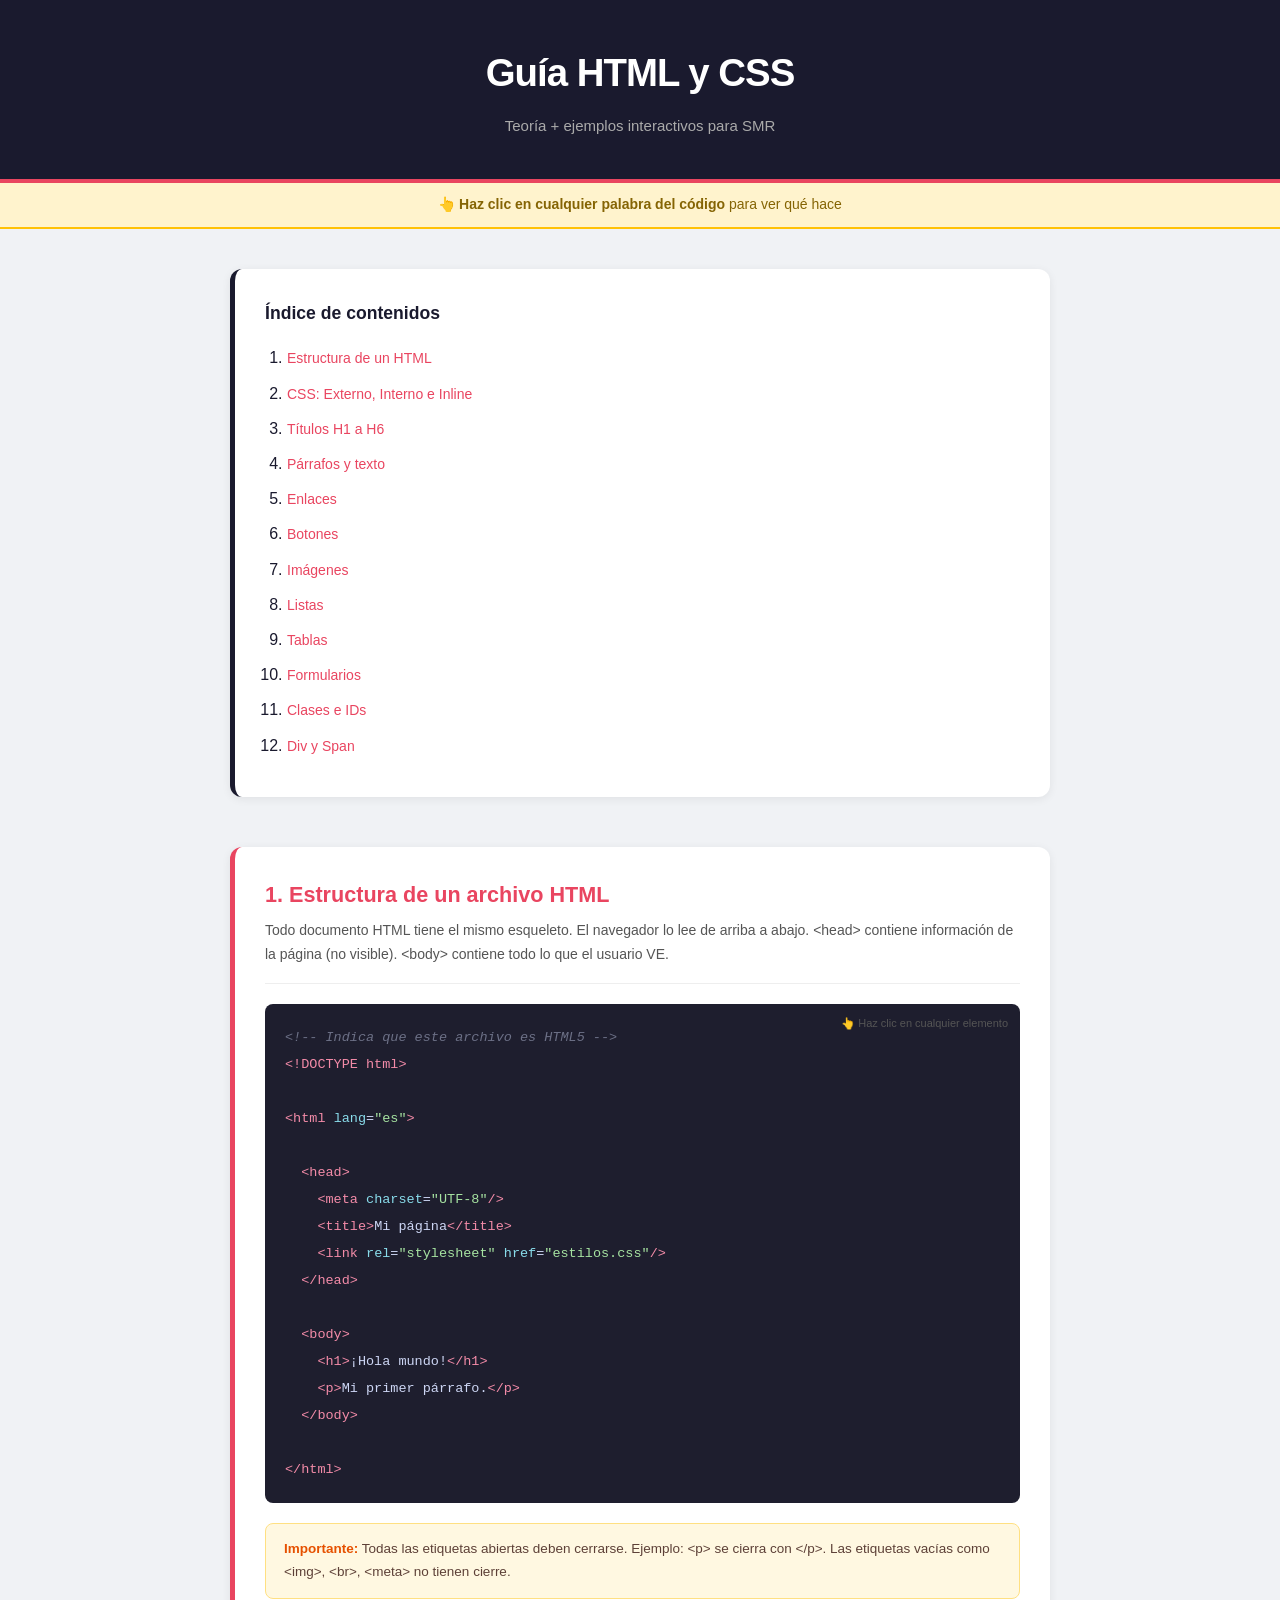
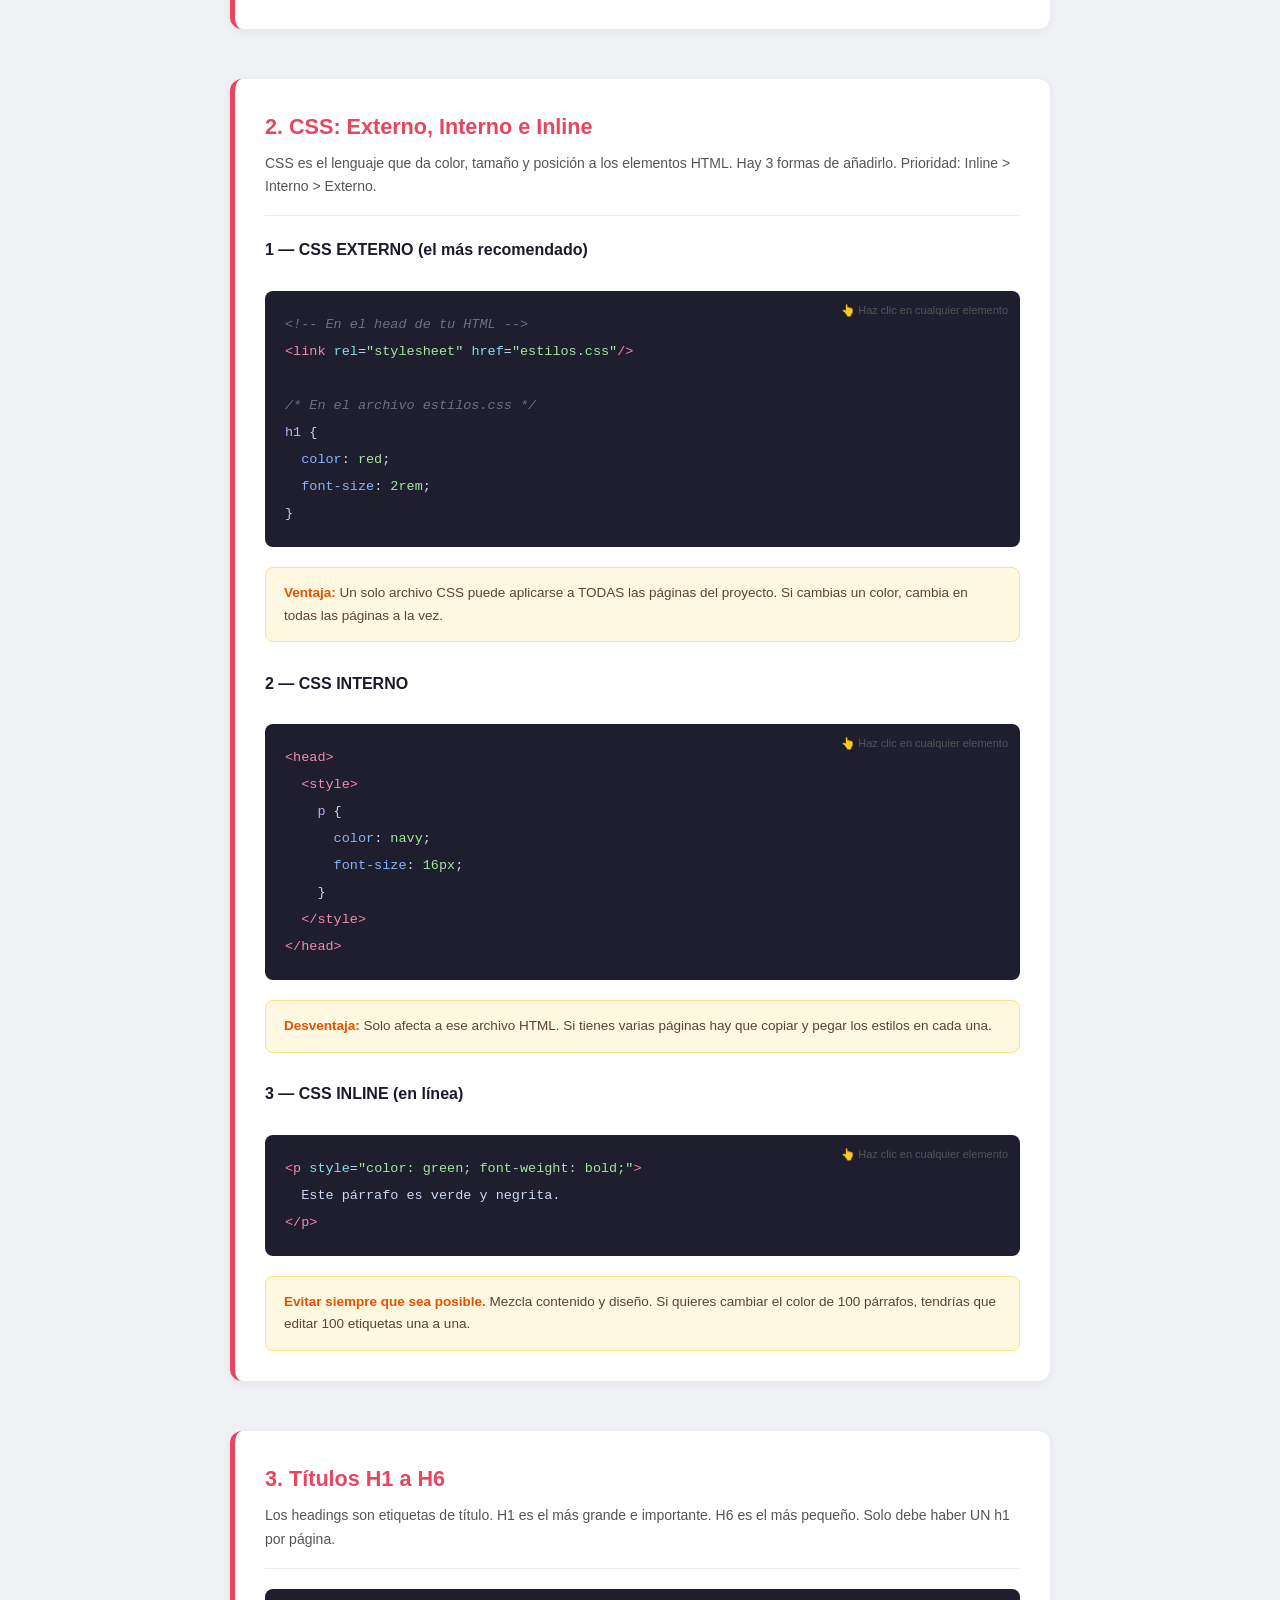
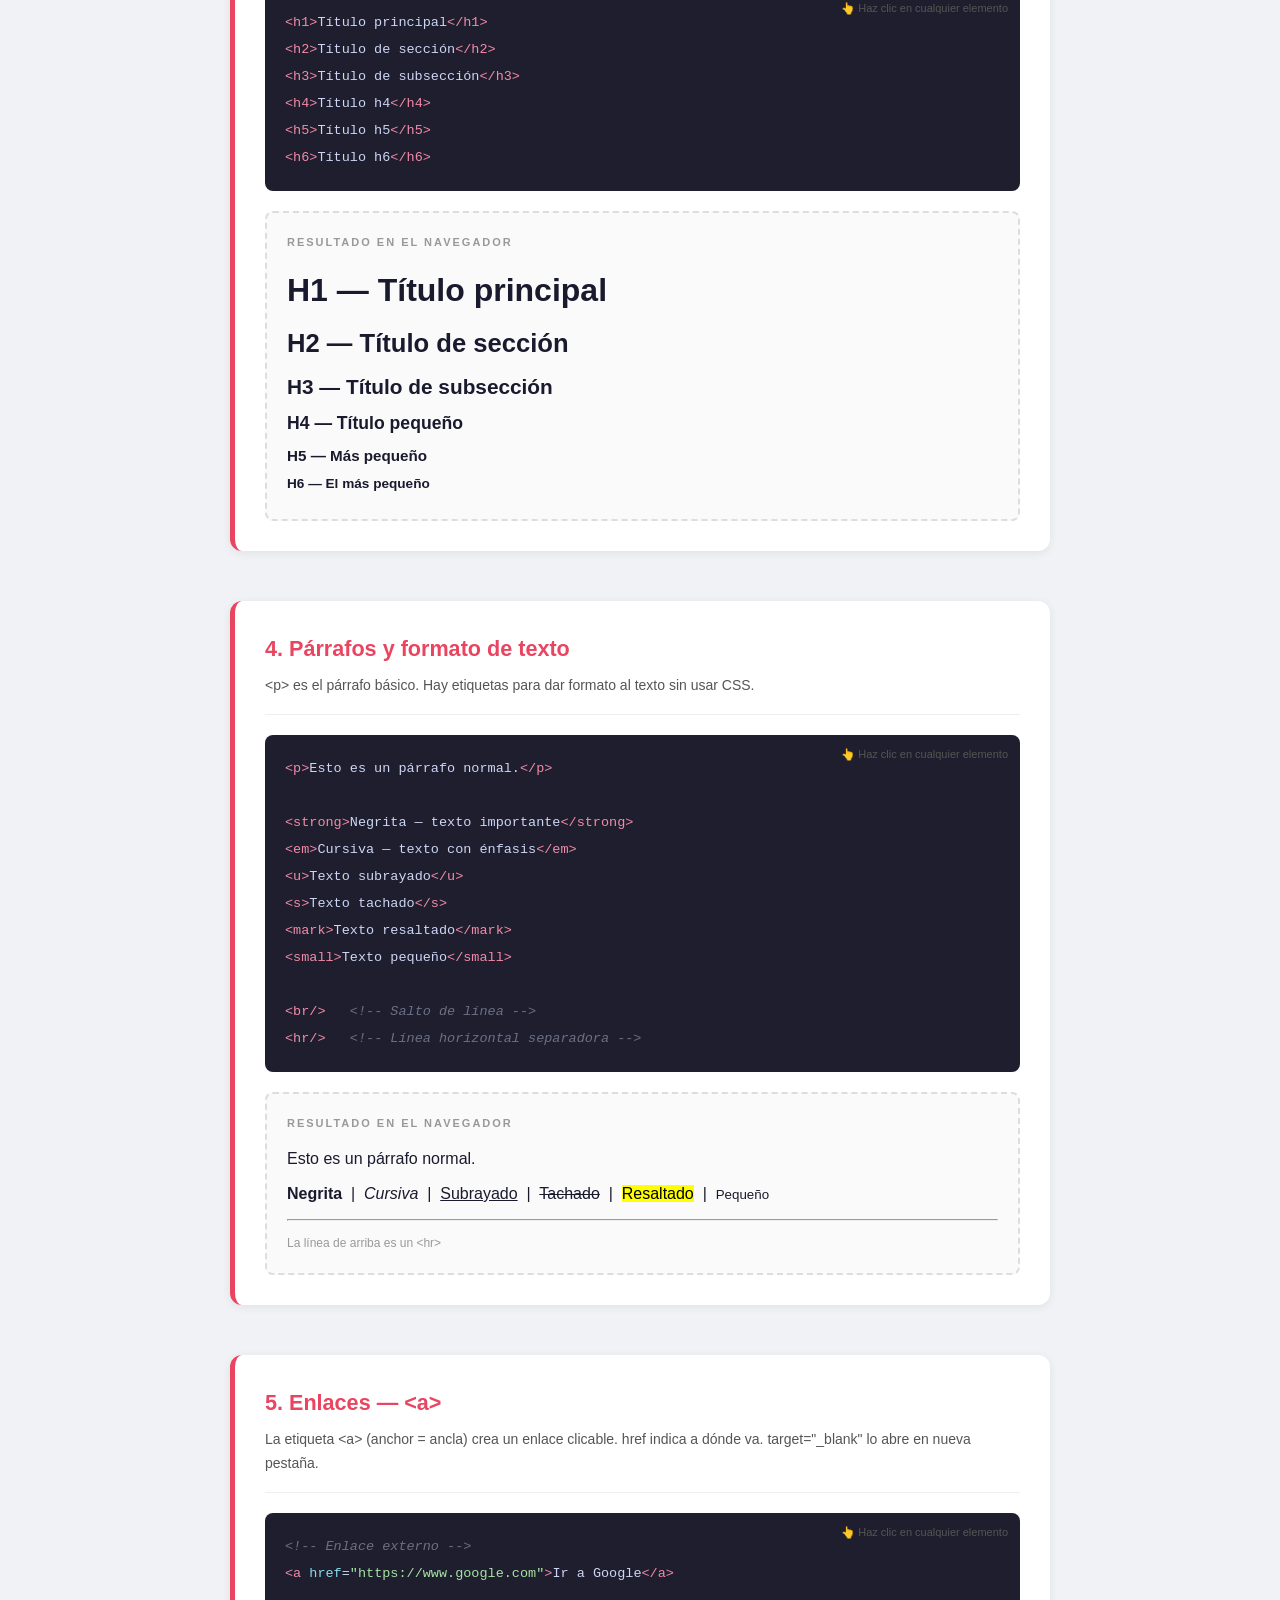
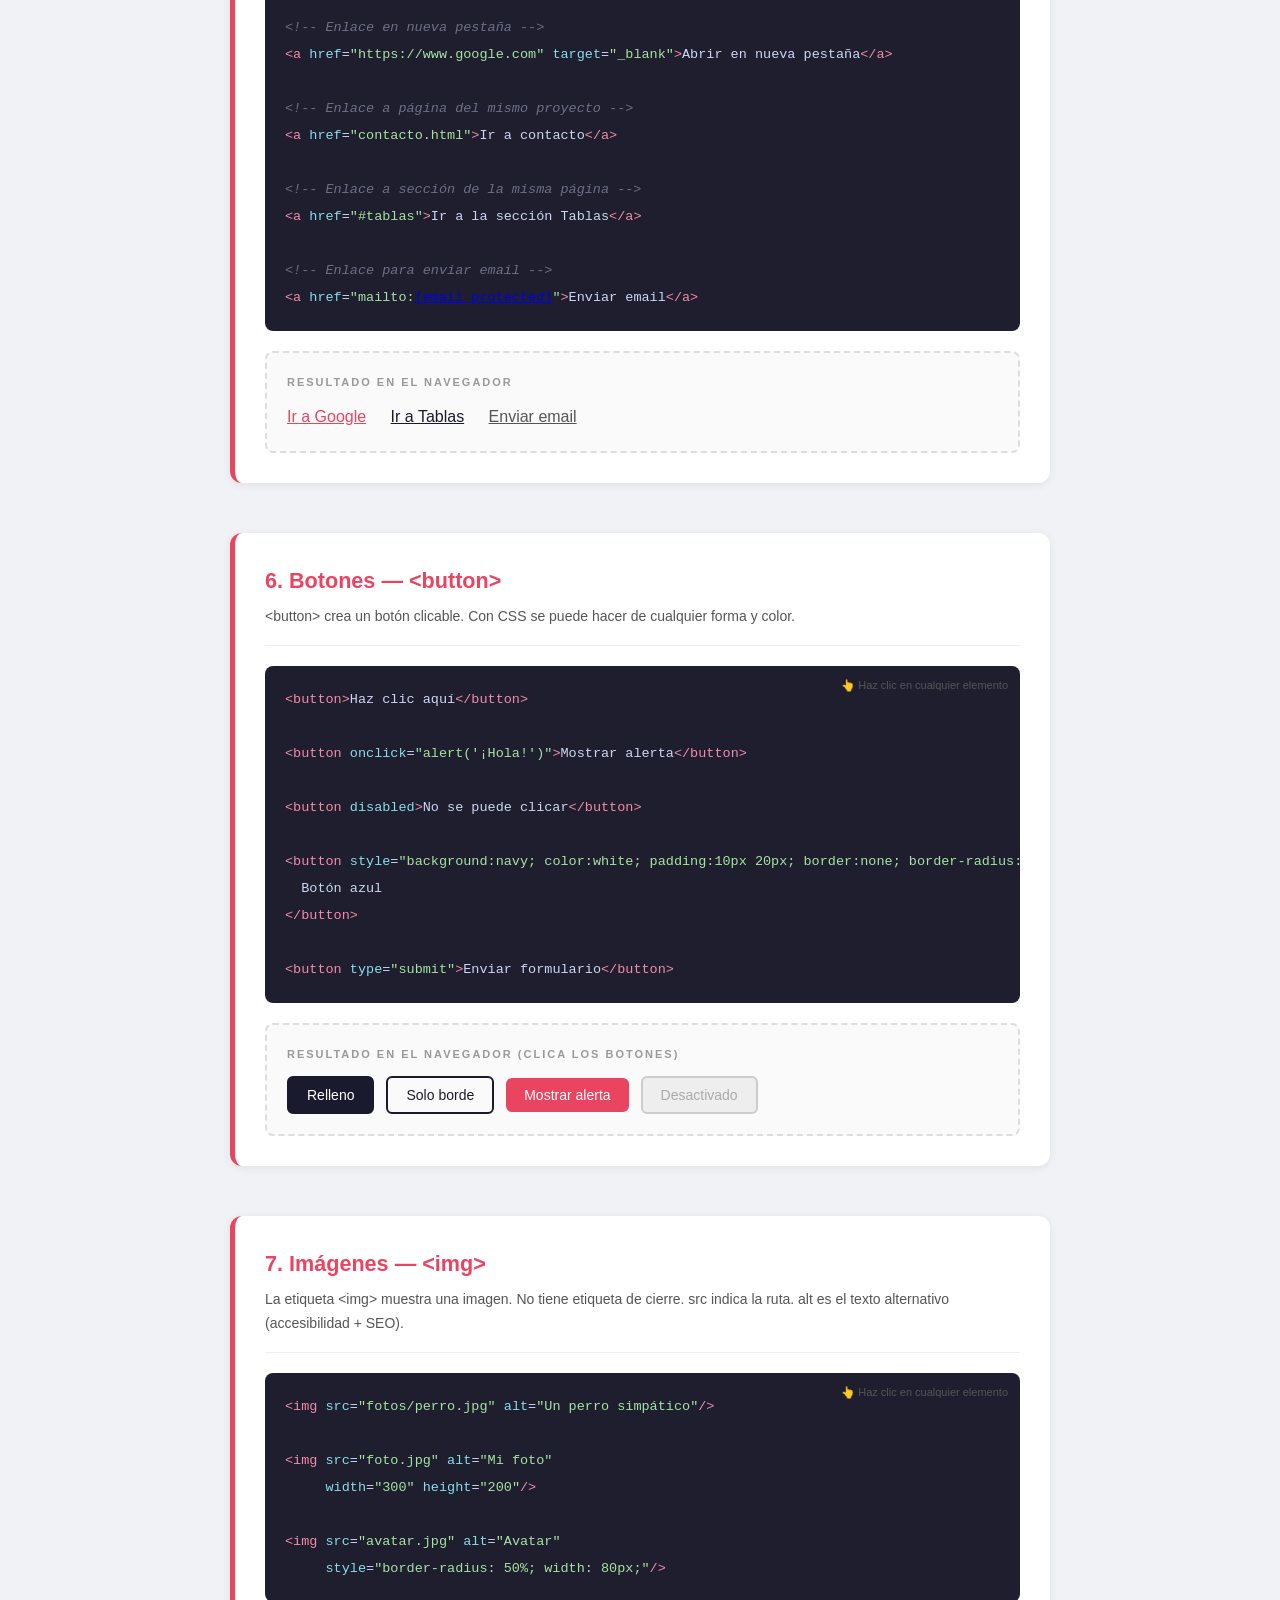
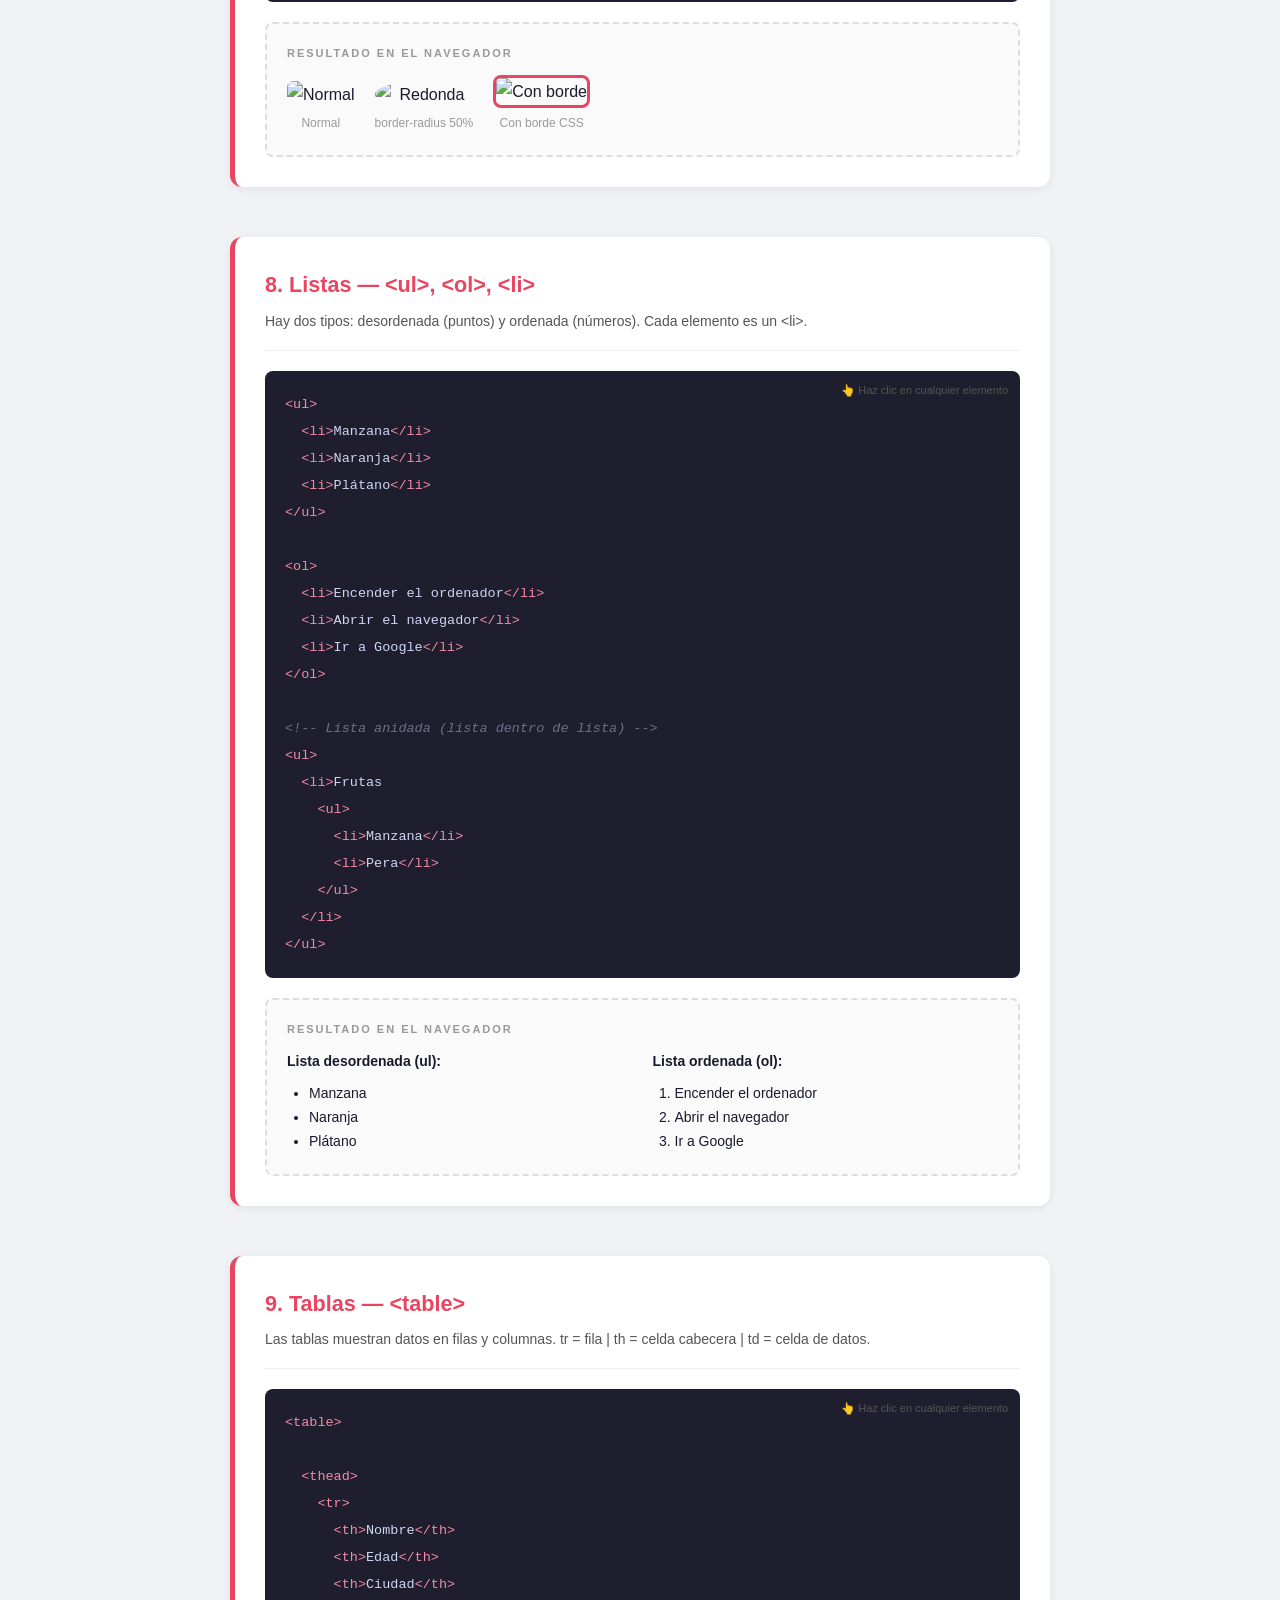
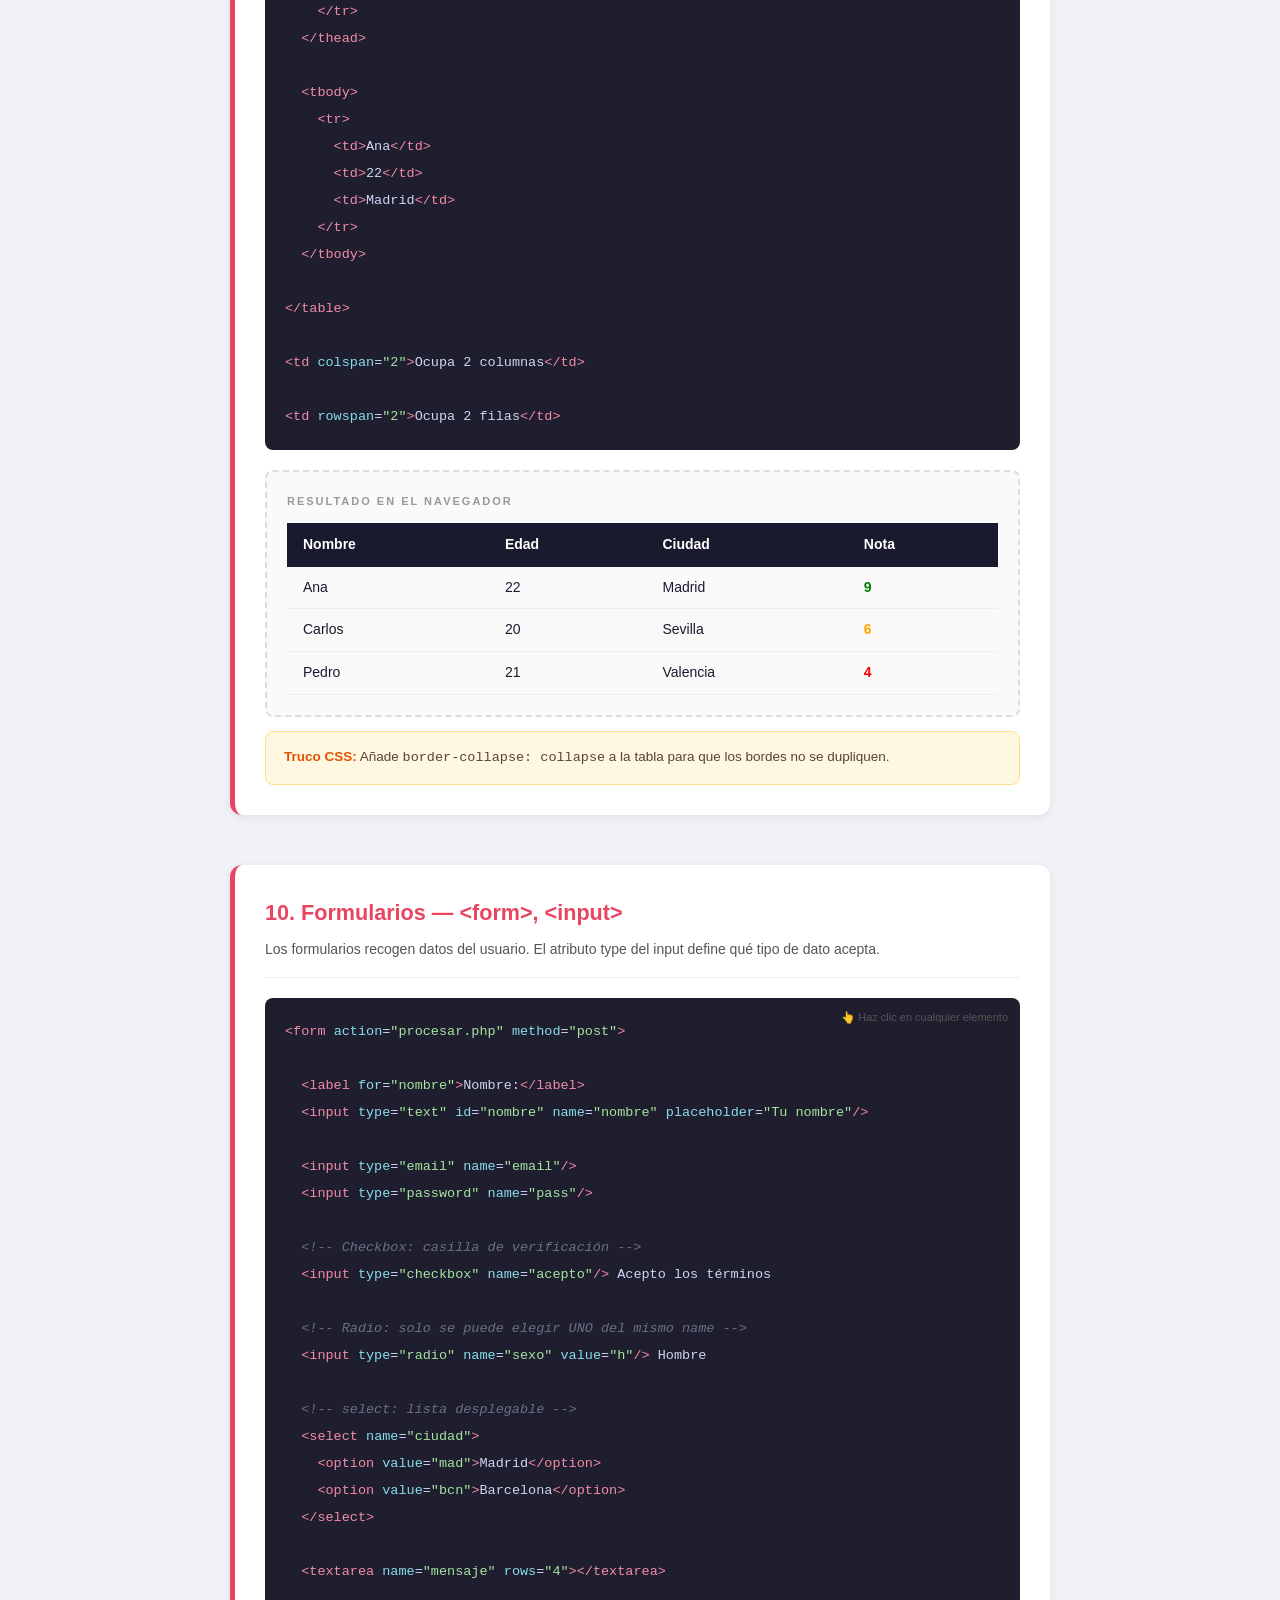
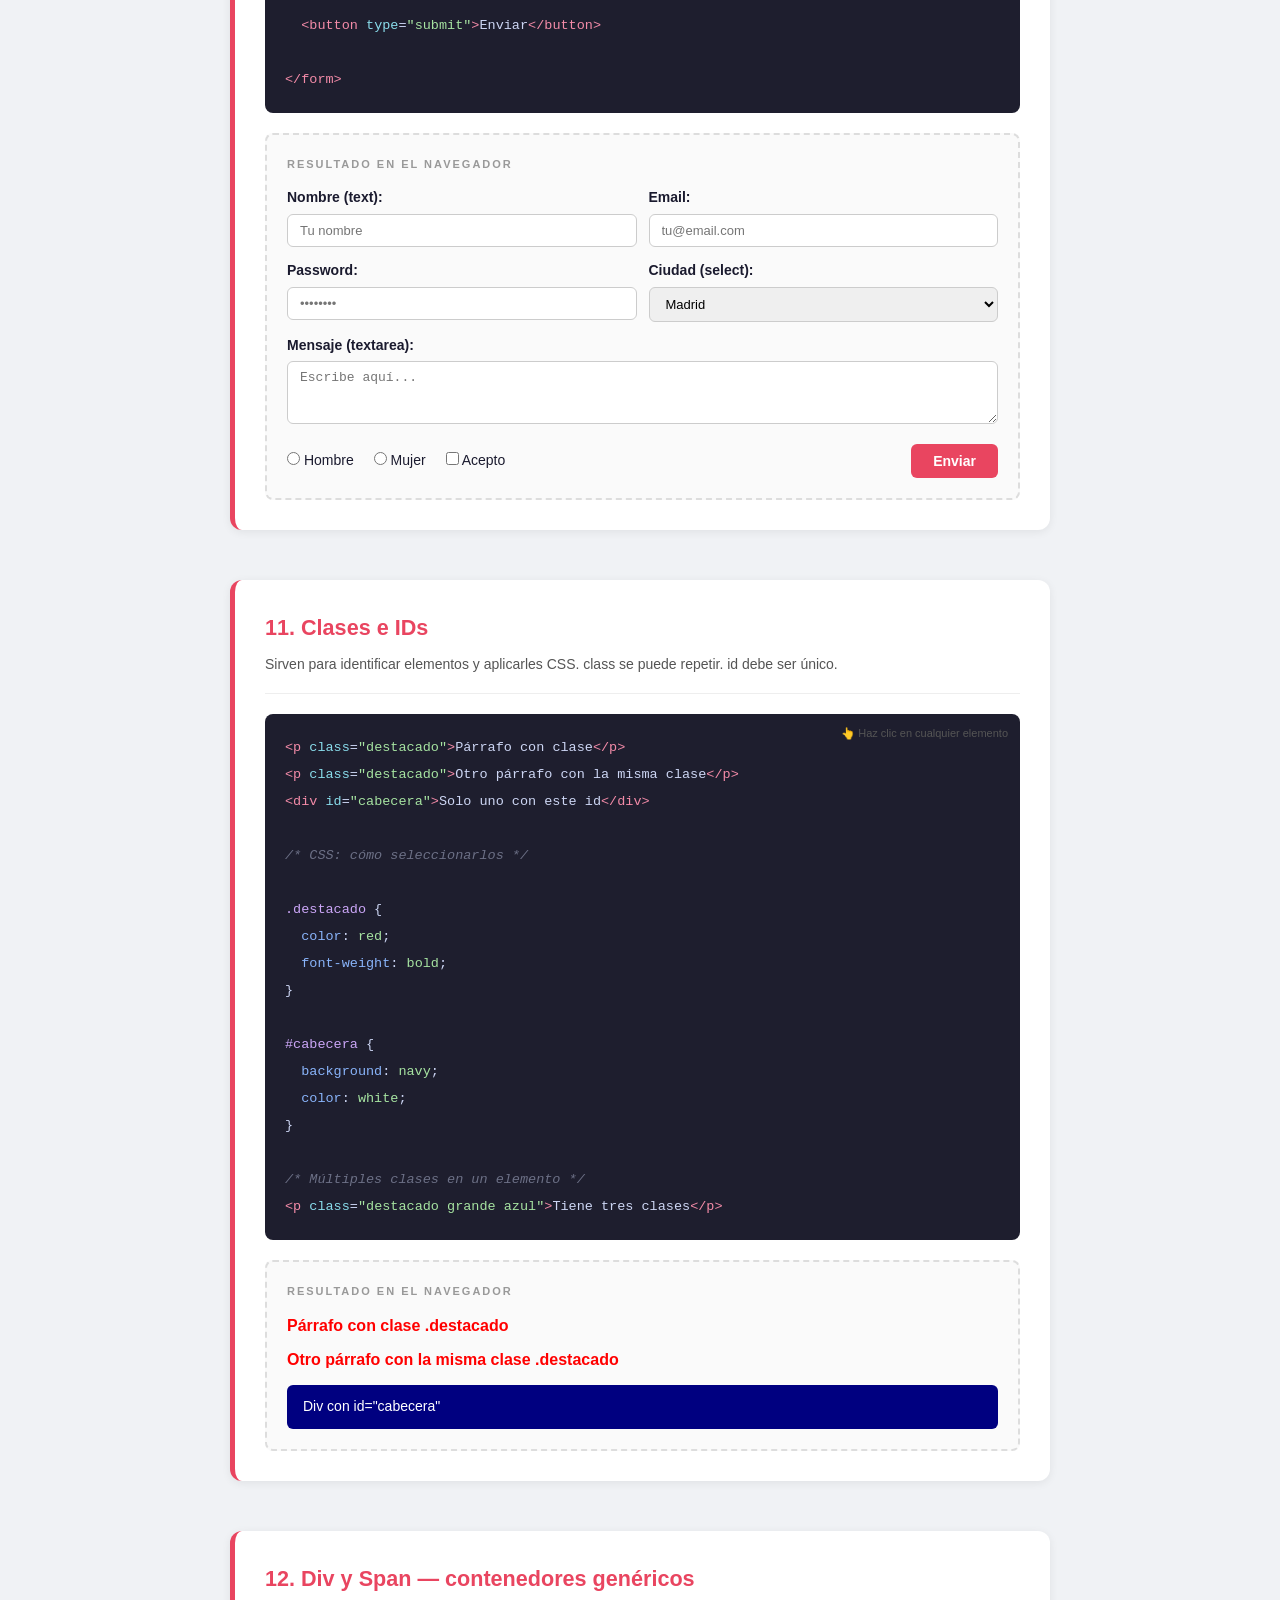
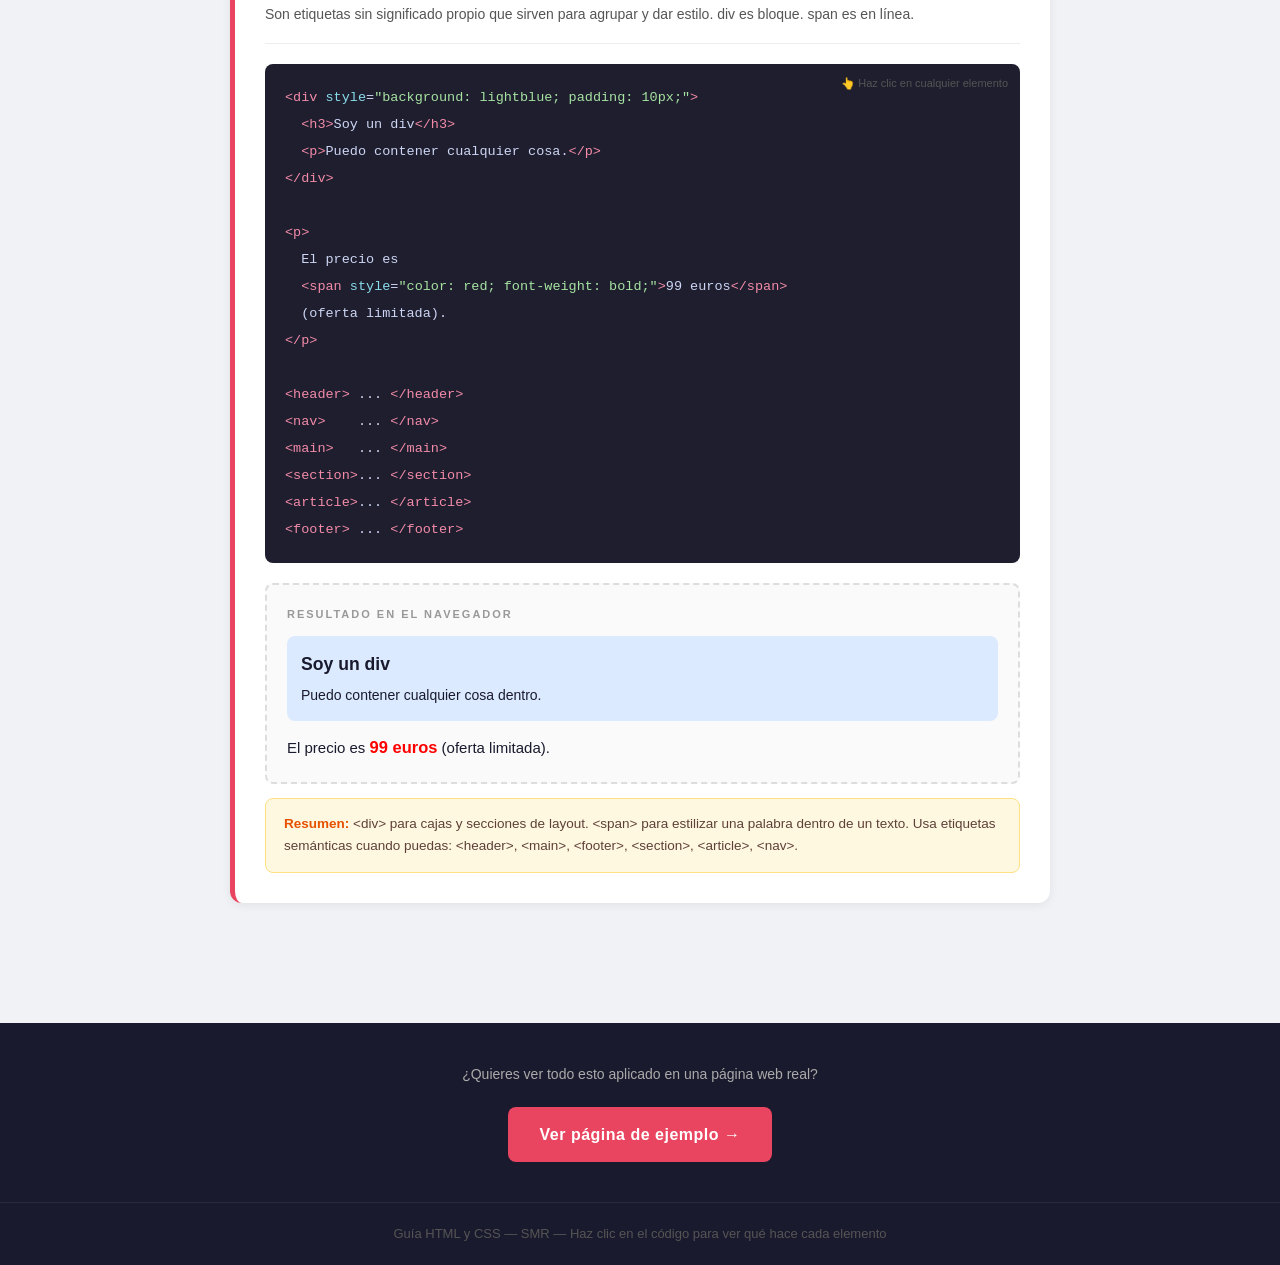
==== commit a586ed32: "Add files via upload" ====
--- a/index.html
+++ b/index.html
@@ -1,463 +1,835 @@
 <!DOCTYPE html>
+<!--
+=============================================================
+  GUÍA HTML & CSS - 2º SMR
+=============================================================
+  Haz clic en cualquier palabra del código para ver qué hace.
+=============================================================
+-->
 <html lang="es">
 <head>
   <meta charset="UTF-8"/>
   <meta name="viewport" content="width=device-width, initial-scale=1.0"/>
-  <title>La Huerta — Tienda ecológica</title>
-
-  <!-- Así se enlaza el CSS externo -->
-  <link rel="stylesheet" href="estilos.css"/>
+  <title>Guía HTML y CSS</title>
+  <style>
+    * { box-sizing: border-box; margin: 0; padding: 0; }
+
+    body {
+      font-family: 'Segoe UI', sans-serif;
+      background: #f0f2f5;
+      color: #1a1a2e;
+      font-size: 16px;
+      line-height: 1.7;
+    }
+
+    header {
+      background: #1a1a2e;
+      color: white;
+      padding: 40px 30px;
+      text-align: center;
+      border-bottom: 4px solid #e94560;
+    }
+    header h1 { font-size: 2.4rem; letter-spacing: -1px; }
+    header p  { color: #aaa; margin-top: 8px; font-size: 15px; }
+
+    .hint-bar {
+      background: #fff3cd;
+      border-bottom: 2px solid #ffc107;
+      text-align: center;
+      padding: 10px;
+      font-size: 14px;
+      color: #856404;
+    }
+
+    main {
+      max-width: 860px;
+      margin: 40px auto;
+      padding: 0 20px 80px;
+      display: flex;
+      flex-direction: column;
+      gap: 50px;
+    }
+
+    .seccion {
+      background: white;
+      border-radius: 12px;
+      padding: 30px;
+      box-shadow: 0 2px 10px rgba(0,0,0,.07);
+      border-left: 5px solid #e94560;
+    }
+    .seccion h2 {
+      font-size: 1.35rem;
+      margin-bottom: 6px;
+      color: #e94560;
+    }
+    .seccion .descripcion {
+      color: #555;
+      font-size: 14px;
+      margin-bottom: 20px;
+      padding-bottom: 16px;
+      border-bottom: 1px solid #eee;
+    }
+
+    pre {
+      background: #1e1e2e;
+      color: #cdd6f4;
+      border-radius: 8px;
+      padding: 20px;
+      font-family: 'Courier New', monospace;
+      font-size: 13.5px;
+      line-height: 2;
+      overflow-x: auto;
+      margin-bottom: 20px;
+      position: relative;
+    }
+    pre::after {
+      content: '👆 Haz clic en cualquier elemento';
+      position: absolute;
+      top: 8px;
+      right: 12px;
+      font-size: 11px;
+      color: #555;
+      font-family: 'Segoe UI', sans-serif;
+    }
+
+    .tag  { color: #f38ba8; }
+    .atr  { color: #89dceb; }
+    .val  { color: #a6e3a1; }
+    .com  { color: #6c7086; font-style: italic; }
+    .prp  { color: #89b4fa; }
+    .sel  { color: #cba6f7; }
+    .txt  { color: #cdd6f4; }
+
+    [data-tip] {
+      cursor: pointer;
+      border-radius: 3px;
+      transition: background .15s;
+      outline: 1px solid transparent;
+    }
+    [data-tip]:hover {
+      outline: 1px solid rgba(255,255,255,.35);
+      background: rgba(255,255,255,.08);
+    }
+
+    .resultado {
+      background: #fafafa;
+      border: 2px dashed #ddd;
+      border-radius: 8px;
+      padding: 20px;
+      margin-top: 4px;
+    }
+    .resultado-label {
+      font-size: 11px;
+      letter-spacing: 2px;
+      text-transform: uppercase;
+      color: #999;
+      margin-bottom: 12px;
+      font-weight: 700;
+    }
+
+    .nota {
+      background: #fff8e1;
+      border: 1px solid #ffe082;
+      border-radius: 8px;
+      padding: 14px 18px;
+      font-size: 13.5px;
+      color: #5d4037;
+      margin-top: 14px;
+    }
+    .nota strong { color: #e65100; }
+
+    .indice {
+      background: white;
+      border-radius: 12px;
+      padding: 30px;
+      box-shadow: 0 2px 10px rgba(0,0,0,.07);
+      border-left: 5px solid #1a1a2e;
+    }
+    .indice h2 { font-size: 1.1rem; margin-bottom: 16px; }
+    .indice ol { padding-left: 22px; }
+    .indice li { margin-bottom: 8px; }
+    .indice a  { color: #e94560; font-size: 14px; text-decoration: none; }
+    .indice a:hover { text-decoration: underline; }
+
+    /* POPUP */
+    #popup-overlay {
+      display: none;
+      position: fixed;
+      inset: 0;
+      z-index: 999;
+    }
+    #popup {
+      display: none;
+      position: fixed;
+      z-index: 1000;
+      background: white;
+      border-radius: 14px;
+      box-shadow: 0 8px 40px rgba(0,0,0,.22);
+      max-width: 380px;
+      width: 90vw;
+      border: 2px solid #e94560;
+      animation: popIn .18s cubic-bezier(.4,0,.2,1);
+      overflow: hidden;
+    }
+    @keyframes popIn {
+      from { opacity:0; transform: scale(.92) translateY(6px); }
+      to   { opacity:1; transform: scale(1)  translateY(0); }
+    }
+    #popup-header {
+      background: #1a1a2e;
+      padding: 14px 18px;
+      display: flex;
+      align-items: center;
+      justify-content: space-between;
+      gap: 10px;
+    }
+    #popup-token {
+      font-family: 'Courier New', monospace;
+      font-size: 15px;
+      font-weight: bold;
+      color: #f38ba8;
+      flex: 1;
+      word-break: break-all;
+    }
+    #popup-type {
+      font-size: 11px;
+      letter-spacing: 2px;
+      text-transform: uppercase;
+      padding: 3px 10px;
+      border-radius: 20px;
+      white-space: nowrap;
+    }
+    .type-tag  { background: rgba(243,139,168,.15); color: #f38ba8; border: 1px solid rgba(243,139,168,.3); }
+    .type-atr  { background: rgba(137,220,235,.15); color: #89dceb; border: 1px solid rgba(137,220,235,.3); }
+    .type-val  { background: rgba(166,227,161,.15); color: #a6e3a1; border: 1px solid rgba(166,227,161,.3); }
+    .type-prp  { background: rgba(137,180,250,.15); color: #89b4fa; border: 1px solid rgba(137,180,250,.3); }
+    .type-sel  { background: rgba(203,166,247,.15); color: #cba6f7; border: 1px solid rgba(203,166,247,.3); }
+    .type-com  { background: rgba(108,112,134,.15); color: #888;    border: 1px solid rgba(108,112,134,.3); }
+    .type-txt  { background: rgba(205,214,244,.15); color: #cdd6f4; border: 1px solid rgba(205,214,244,.3); }
+
+    #popup-close {
+      background: none;
+      border: none;
+      color: #888;
+      font-size: 20px;
+      cursor: pointer;
+      line-height: 1;
+      padding: 0 0 0 8px;
+      flex-shrink: 0;
+    }
+    #popup-close:hover { color: white; }
+
+    #popup-body { padding: 18px 20px 20px; }
+    #popup-desc {
+      font-size: 14.5px;
+      color: #333;
+      line-height: 1.7;
+      margin-bottom: 12px;
+    }
+    #popup-example {
+      background: #f5f5f5;
+      border-radius: 7px;
+      padding: 10px 14px;
+      font-family: 'Courier New', monospace;
+      font-size: 12.5px;
+      color: #444;
+      border-left: 3px solid #e94560;
+      display: none;
+      white-space: pre-wrap;
+      word-break: break-word;
+    }
+
+    .demo-table { border-collapse: collapse; width: 100%; font-size: 14px; }
+    .demo-table th { background: #1a1a2e; color: white; padding: 10px 16px; text-align: left; }
+    .demo-table td { padding: 9px 16px; border-bottom: 1px solid #eee; }
+    .demo-table tr:nth-child(even) td { background: #f9f9f9; }
+  </style>
 </head>
 <body>
 
-  <!-- ══════════════════════════════════════
-       NAVEGACIÓN
-  ═══════════════════════════════════════ -->
-  <nav>
-    <span class="logo">🌿 La Huerta</span>
-    <ul>
-      <li><a href="#productos">Productos</a></li>
-      <li><a href="#beneficios">Beneficios</a></li>
-      <li><a href="#precios">Precios</a></li>
-      <li><a href="#contacto">Contacto</a></li>
-    </ul>
+<header>
+  <h1>Guía HTML y CSS</h1>
+  <p>Teoría + ejemplos interactivos para SMR</p>
+</header>
+
+<div class="hint-bar">
+  👆 <strong>Haz clic en cualquier palabra del código</strong> para ver qué hace
+</div>
+
+<main>
+
+  <nav class="indice">
+    <h2>Índice de contenidos</h2>
+    <ol>
+      <li><a href="#estructura">Estructura de un HTML</a></li>
+      <li><a href="#css-tipos">CSS: Externo, Interno e Inline</a></li>
+      <li><a href="#headings">Títulos H1 a H6</a></li>
+      <li><a href="#parrafos">Párrafos y texto</a></li>
+      <li><a href="#enlaces">Enlaces</a></li>
+      <li><a href="#botones">Botones</a></li>
+      <li><a href="#imagenes">Imágenes</a></li>
+      <li><a href="#listas">Listas</a></li>
+      <li><a href="#tablas">Tablas</a></li>
+      <li><a href="#formularios">Formularios</a></li>
+      <li><a href="#clases-ids">Clases e IDs</a></li>
+      <li><a href="#div-span">Div y Span</a></li>
+    </ol>
   </nav>
 
-  <!-- ══════════════════════════════════════
-       CABECERA HERO
-  ═══════════════════════════════════════ -->
-  <header>
-    <h1>Fresco del campo a tu mesa</h1>
-    <p>Verduras y frutas ecológicas de temporada, cultivadas sin pesticidas y entregadas cada semana.</p>
-    <a href="#contacto" class="btn btn-blanco">Pedir mi cesta</a>
-  </header>
-
-  <!-- ══════════════════════════════════════
-       CONTENIDO PRINCIPAL
-  ═══════════════════════════════════════ -->
-  <main>
-
-    <!-- SECCIÓN: Productos -->
-    <section id="productos">
-      <h2>Nuestros productos</h2>
-      <p>Seleccionamos cada semana lo mejor de la temporada. Todo viene directo de pequeños agricultores locales.</p>
-
-      <div class="tarjetas">
-        <div class="tarjeta">
-          <img src="https://picsum.photos/seed/tomates/400/200" alt="Tomates"/>
-          <div class="tarjeta-body">
-            <h3>🍅 Tomates</h3>
-            <p>Variedad de tomate de huerta. Jugosos, dulces y sin tratamientos químicos.</p>
-          </div>
-        </div>
-        <div class="tarjeta">
-          <img src="https://picsum.photos/seed/lechugas/400/200" alt="Verduras"/>
-          <div class="tarjeta-body">
-            <h3>🥬 Verduras de hoja</h3>
-            <p>Lechugas, espinacas y acelgas recogidas el mismo día del reparto.</p>
-          </div>
-        </div>
-        <div class="tarjeta">
-          <img src="https://picsum.photos/seed/frutas/400/200" alt="Frutas"/>
-          <div class="tarjeta-body">
-            <h3>🍎 Frutas de temporada</h3>
-            <p>Manzanas, peras, naranjas... siempre lo que la temporada nos ofrece.</p>
-          </div>
-        </div>
+
+  <!-- 1. ESTRUCTURA -->
+  <section id="estructura" class="seccion">
+    <h2>1. Estructura de un archivo HTML</h2>
+    <p class="descripcion">
+      Todo documento HTML tiene el mismo esqueleto. El navegador lo lee de arriba a abajo.
+      &lt;head&gt; contiene información de la página (no visible). &lt;body&gt; contiene todo lo que el usuario VE.
+    </p>
+    <pre><span class="com" data-tip="com|&lt;!-- comentario --&gt;|Un comentario en HTML. El navegador lo ignora completamente. Sirve para dejar notas en el código. No se muestra en la página.|&lt;!-- Esto es un comentario --&gt;">&lt;!-- Indica que este archivo es HTML5 --&gt;</span>
+<span class="tag" data-tip="tag|&lt;!DOCTYPE html&gt;|Declaración obligatoria que va SIEMPRE en la primera línea. Le dice al navegador que este archivo usa HTML5. Sin ella el navegador puede interpretar mal la página.">&lt;!DOCTYPE html&gt;</span>
+
+<span class="tag" data-tip="tag|&lt;html&gt;|Etiqueta raíz que envuelve TODO el documento HTML. Todo el contenido de la página va dentro de ella.">&lt;html</span> <span class="atr" data-tip="atr|lang|Indica el idioma de la página. Importante para lectores de pantalla y buscadores. 'es' = español, 'en' = inglés.|lang=&quot;es&quot;">lang</span>=<span class="val" data-tip="val|&quot;es&quot;|Valor del atributo lang. 'es' significa español. Los buscadores y el navegador usan esto para saber en qué idioma está la página.">"es"</span><span class="tag" data-tip="tag|&gt;|Cierre del ángulo de apertura de la etiqueta html.">&gt;</span>
+
+  <span class="tag" data-tip="tag|&lt;head&gt;|Sección de configuración de la página. El usuario NO ve su contenido. Aquí van: título de la pestaña, estilos CSS, scripts, codificación de caracteres, etc.">&lt;head&gt;</span>
+    <span class="tag" data-tip="tag|&lt;meta&gt;|Etiqueta de metadatos. Da información sobre la página al navegador y buscadores. No tiene etiqueta de cierre.">&lt;meta</span> <span class="atr" data-tip="atr|charset|Define la codificación de caracteres del documento. Fundamental para que se muestren bien tildes, eñes y caracteres especiales.|charset=&quot;UTF-8&quot;">charset</span>=<span class="val" data-tip="val|&quot;UTF-8&quot;|Codificación universal. UTF-8 soporta prácticamente todos los idiomas del mundo, incluido el español con tildes y eñes. SIEMPRE usa UTF-8.">"UTF-8"</span><span class="tag" data-tip="tag|/&gt;|Cierre de etiqueta automática. Etiquetas como &lt;meta&gt;, &lt;img&gt;, &lt;br&gt; no tienen contenido dentro y se cierran así.">/&gt;</span>
+    <span class="tag" data-tip="tag|&lt;title&gt;|Define el título de la página que aparece en la pestaña del navegador y en los resultados de Google. Muy importante para el SEO.">&lt;title&gt;</span><span class="txt" data-tip="txt|Mi página|El texto que aparecerá en la pestaña del navegador. Pon un nombre descriptivo.">Mi página</span><span class="tag" data-tip="tag|&lt;/title&gt;|Cierra la etiqueta title. Todo lo que esté entre &lt;title&gt; y &lt;/title&gt; es el título de la pestaña.">&lt;/title&gt;</span>
+    <span class="tag" data-tip="tag|&lt;link&gt;|Enlaza un recurso externo con la página. Normalmente se usa para cargar archivos CSS externos. No tiene etiqueta de cierre.">&lt;link</span> <span class="atr" data-tip="atr|rel|Indica la relación entre el HTML y el archivo enlazado. El valor 'stylesheet' le dice al navegador que es una hoja de estilos CSS.|rel=&quot;stylesheet&quot;">rel</span>=<span class="val" data-tip="val|&quot;stylesheet&quot;|Significa 'hoja de estilos'. Indica al navegador que el archivo enlazado contiene CSS que debe aplicar a la página.">"stylesheet"</span> <span class="atr" data-tip="atr|href|Contiene la ruta o URL del archivo a enlazar. En &lt;link&gt; apunta al archivo CSS. En &lt;a&gt; apunta a la página de destino.|href=&quot;estilos.css&quot;">href</span>=<span class="val" data-tip="val|&quot;estilos.css&quot;|Ruta al archivo CSS externo. Puede ser relativa (mismo proyecto) o absoluta (URL completa). Si está en una carpeta: 'css/estilos.css'.">"estilos.css"</span><span class="tag" data-tip="tag|/&gt;|Cierre de etiqueta automática de &lt;link&gt;.">/&gt;</span>
+  <span class="tag" data-tip="tag|&lt;/head&gt;|Cierra la sección head. Todo lo que configuraste para la página queda encerrado aquí.">&lt;/head&gt;</span>
+
+  <span class="tag" data-tip="tag|&lt;body&gt;|Contiene TODO el contenido visible de la página: textos, imágenes, botones, tablas, formularios, etc. Solo puede haber UN &lt;body&gt; por página.">&lt;body&gt;</span>
+    <span class="tag" data-tip="tag|&lt;h1&gt;|Título principal de la página. El más grande e importante. Solo debe haber UNO por página (buena práctica para SEO).">&lt;h1&gt;</span><span class="txt" data-tip="txt|¡Hola mundo!|Texto visible dentro del h1. Es el contenido que verá el usuario.">¡Hola mundo!</span><span class="tag" data-tip="tag|&lt;/h1&gt;|Cierra el título h1. Toda etiqueta que se abre debe cerrarse.">&lt;/h1&gt;</span>
+    <span class="tag" data-tip="tag|&lt;p&gt;|Etiqueta de párrafo. Agrupa un bloque de texto. El navegador añade espacio arriba y abajo automáticamente.">&lt;p&gt;</span><span class="txt" data-tip="txt|Mi primer párrafo.|El texto visible del párrafo. Puede contener otras etiquetas dentro como &lt;strong&gt;, &lt;em&gt;, &lt;a&gt;, etc.">Mi primer párrafo.</span><span class="tag" data-tip="tag|&lt;/p&gt;|Cierra el párrafo. Todo el texto entre &lt;p&gt; y &lt;/p&gt; forma un párrafo.">&lt;/p&gt;</span>
+  <span class="tag" data-tip="tag|&lt;/body&gt;|Cierra la sección body. Todo el contenido visible debe estar entre &lt;body&gt; y &lt;/body&gt;.">&lt;/body&gt;</span>
+
+<span class="tag" data-tip="tag|&lt;/html&gt;|Cierra el documento HTML. Debe ser siempre la última etiqueta del archivo.">&lt;/html&gt;</span></pre>
+    <div class="nota">
+      <strong>Importante:</strong> Todas las etiquetas abiertas deben cerrarse.
+      Ejemplo: &lt;p&gt; se cierra con &lt;/p&gt;.
+      Las etiquetas vacías como &lt;img&gt;, &lt;br&gt;, &lt;meta&gt; no tienen cierre.
+    </div>
+  </section>
+
+
+  <!-- 2. CSS TIPOS -->
+  <section id="css-tipos" class="seccion">
+    <h2>2. CSS: Externo, Interno e Inline</h2>
+    <p class="descripcion">
+      CSS es el lenguaje que da color, tamaño y posición a los elementos HTML.
+      Hay 3 formas de añadirlo. Prioridad: Inline &gt; Interno &gt; Externo.
+    </p>
+
+    <strong>1 — CSS EXTERNO (el más recomendado)</strong><br><br>
+    <pre><span class="com" data-tip="com|&lt;!-- comentario --&gt;|Comentario HTML. El navegador lo ignora.">&lt;!-- En el head de tu HTML --&gt;</span>
+<span class="tag" data-tip="tag|&lt;link&gt;|Enlaza el archivo CSS externo con esta página HTML.">&lt;link</span> <span class="atr" data-tip="atr|rel|Tipo de relación con el archivo enlazado. 'stylesheet' indica que es un archivo de estilos CSS.">rel</span>=<span class="val" data-tip="val|&quot;stylesheet&quot;|Valor que indica que el archivo enlazado es una hoja de estilos CSS.">"stylesheet"</span> <span class="atr" data-tip="atr|href|Ruta al archivo CSS externo. Puede ser relativa como 'estilos.css' o 'css/main.css'.">href</span>=<span class="val" data-tip="val|&quot;estilos.css&quot;|Nombre o ruta del archivo CSS. Debe existir en tu proyecto con ese nombre exacto.">"estilos.css"</span><span class="tag" data-tip="tag|/&gt;|Cierre de la etiqueta link.">/&gt;</span>
+
+<span class="com" data-tip="com|/* comentario CSS */|Comentario en CSS. Se usa /* para abrir y */ para cerrar. El navegador lo ignora.">/* En el archivo estilos.css */</span>
+<span class="sel" data-tip="sel|h1|Selector CSS. Indica a qué elemento HTML se aplican los estilos. 'h1' aplica los estilos a todos los &lt;h1&gt; de la página.">h1</span> {
+  <span class="prp" data-tip="prp|color|Propiedad CSS que cambia el color del texto. Acepta nombres en inglés, códigos HEX (#ff0000), RGB o HSL.">color</span>: <span class="val" data-tip="val|red|Valor de la propiedad color. 'red' es rojo. Otros: blue, green, white, black, orange, #e94560...">red</span>;
+  <span class="prp" data-tip="prp|font-size|Cambia el tamaño del texto. Puede usar: px (píxeles), rem (relativo al root), em (relativo al padre), % (porcentaje).">font-size</span>: <span class="val" data-tip="val|2rem|1rem = tamaño de fuente del elemento raíz (normalmente 16px). 2rem = 32px. Preferible a px porque se adapta a la configuración del usuario.">2rem</span>;
+}</pre>
+    <div class="nota"><strong>Ventaja:</strong> Un solo archivo CSS puede aplicarse a TODAS las páginas del proyecto. Si cambias un color, cambia en todas las páginas a la vez.</div>
+    <br>
+
+    <strong>2 — CSS INTERNO</strong><br><br>
+    <pre><span class="tag" data-tip="tag|&lt;head&gt;|El CSS interno se pone dentro del head, en una etiqueta &lt;style&gt;.">&lt;head&gt;</span>
+  <span class="tag" data-tip="tag|&lt;style&gt;|Etiqueta que contiene CSS interno. Todo el CSS escrito aquí solo afecta a esta página HTML concreta. Si tienes 10 páginas, tendrías que repetirlo en las 10.">&lt;style&gt;</span>
+    <span class="sel" data-tip="sel|p|Selector que apunta a todos los &lt;p&gt; (párrafos) de la página. Los estilos dentro de las llaves se aplican a todos ellos.">p</span> {
+      <span class="prp" data-tip="prp|color|Cambia el color del texto del elemento seleccionado.">color</span>: <span class="val" data-tip="val|navy|Color azul marino. En CSS puedes usar nombres de colores en inglés. Hay 140 nombres predefinidos: navy, tomato, coral, teal, etc.">navy</span>;
+      <span class="prp" data-tip="prp|font-size|Tamaño de la fuente. 16px es el tamaño por defecto del navegador.">font-size</span>: <span class="val" data-tip="val|16px|Píxeles. 1px = 1 píxel de pantalla. Tamaños típicos: 12-14px para notas, 16px para texto normal, 18-24px para subtítulos.">16px</span>;
+    }
+  <span class="tag" data-tip="tag|&lt;/style&gt;|Cierra la etiqueta style. Todo el CSS debe estar entre &lt;style&gt; y &lt;/style&gt;.">&lt;/style&gt;</span>
+<span class="tag" data-tip="tag|&lt;/head&gt;|Cierra el head.">&lt;/head&gt;</span></pre>
+    <div class="nota"><strong>Desventaja:</strong> Solo afecta a ese archivo HTML. Si tienes varias páginas hay que copiar y pegar los estilos en cada una.</div>
+    <br>
+
+    <strong>3 — CSS INLINE (en línea)</strong><br><br>
+    <pre><span class="tag" data-tip="tag|&lt;p&gt;|Párrafo con CSS directamente dentro con el atributo style.">&lt;p</span> <span class="atr" data-tip="atr|style|Permite escribir CSS directamente dentro de una etiqueta HTML. Los estilos solo afectan a ESA etiqueta concreta.">style</span>=<span class="val" data-tip="val|&quot;color: green; font-weight: bold;&quot;|Reglas CSS separadas por punto y coma. Aquí: color verde y texto en negrita. Sintaxis: 'propiedad: valor; propiedad: valor;'">"color: green; font-weight: bold;"</span><span class="tag" data-tip="tag|&gt;|Cierra el ángulo de apertura de la etiqueta.">&gt;</span>
+  Este párrafo es verde y negrita.
+<span class="tag" data-tip="tag|&lt;/p&gt;|Cierra el párrafo.">&lt;/p&gt;</span></pre>
+    <div class="nota"><strong>Evitar siempre que sea posible.</strong> Mezcla contenido y diseño. Si quieres cambiar el color de 100 párrafos, tendrías que editar 100 etiquetas una a una.</div>
+  </section>
+
+
+  <!-- 3. HEADINGS -->
+  <section id="headings" class="seccion">
+    <h2>3. Títulos H1 a H6</h2>
+    <p class="descripcion">
+      Los headings son etiquetas de título. H1 es el más grande e importante. H6 es el más pequeño.
+      Solo debe haber UN h1 por página.
+    </p>
+    <pre><span class="tag" data-tip="tag|&lt;h1&gt;|Título de nivel 1. El más importante y grande. Usar solo UNO por página. Los buscadores como Google le dan mucho peso para el SEO (posicionamiento).">&lt;h1&gt;</span><span class="txt" data-tip="txt|Título principal|Texto del h1. Suele ser el nombre de la página o el asunto principal.">Título principal</span><span class="tag" data-tip="tag|&lt;/h1&gt;|Cierra el título h1.">&lt;/h1&gt;</span>
+<span class="tag" data-tip="tag|&lt;h2&gt;|Título de nivel 2. Para las secciones principales de la página. Puede haber varios h2.">&lt;h2&gt;</span><span class="txt" data-tip="txt|Título de sección|Texto del subtítulo de sección.">Título de sección</span><span class="tag" data-tip="tag|&lt;/h2&gt;|Cierra el título h2.">&lt;/h2&gt;</span>
+<span class="tag" data-tip="tag|&lt;h3&gt;|Título de nivel 3. Para subsecciones dentro de una sección h2. Jerarquía: h1 &gt; h2 &gt; h3 &gt; h4 &gt; h5 &gt; h6.">&lt;h3&gt;</span><span class="txt" data-tip="txt|Título de subsección|Texto del subtítulo de subsección.">Título de subsección</span><span class="tag" data-tip="tag|&lt;/h3&gt;|Cierra el título h3.">&lt;/h3&gt;</span>
+<span class="tag" data-tip="tag|&lt;h4&gt;|Título de nivel 4. Buena práctica: no saltar niveles (no usar h4 sin tener h3 antes).">&lt;h4&gt;</span><span class="txt" data-tip="txt|Título h4|Título de cuarto nivel.">Título h4</span><span class="tag" data-tip="tag|&lt;/h4&gt;|Cierra el título h4.">&lt;/h4&gt;</span>
+<span class="tag" data-tip="tag|&lt;h5&gt;|Título de nivel 5. Raramente necesario. Si necesitas tantos niveles considera reorganizar el contenido.">&lt;h5&gt;</span><span class="txt" data-tip="txt|Título h5|Título de quinto nivel.">Título h5</span><span class="tag" data-tip="tag|&lt;/h5&gt;|Cierra el título h5.">&lt;/h5&gt;</span>
+<span class="tag" data-tip="tag|&lt;h6&gt;|Título de nivel 6. El más pequeño. En la práctica se usa muy poco.">&lt;h6&gt;</span><span class="txt" data-tip="txt|Título h6|Título de sexto nivel, el más pequeño.">Título h6</span><span class="tag" data-tip="tag|&lt;/h6&gt;|Cierra el título h6.">&lt;/h6&gt;</span></pre>
+
+    <div class="resultado">
+      <p class="resultado-label">Resultado en el navegador</p>
+      <h1 style="font-size:2em;margin:4px 0">H1 — Título principal</h1>
+      <h2 style="font-size:1.6em;margin:4px 0;color:inherit">H2 — Título de sección</h2>
+      <h3 style="font-size:1.3em;margin:4px 0">H3 — Título de subsección</h3>
+      <h4 style="font-size:1.1em;margin:4px 0">H4 — Título pequeño</h4>
+      <h5 style="font-size:.95em;margin:4px 0">H5 — Más pequeño</h5>
+      <h6 style="font-size:.85em;margin:4px 0">H6 — El más pequeño</h6>
+    </div>
+  </section>
+
+
+  <!-- 4. PÁRRAFOS Y TEXTO -->
+  <section id="parrafos" class="seccion">
+    <h2>4. Párrafos y formato de texto</h2>
+    <p class="descripcion">
+      &lt;p&gt; es el párrafo básico. Hay etiquetas para dar formato al texto sin usar CSS.
+    </p>
+    <pre><span class="tag" data-tip="tag|&lt;p&gt;|Párrafo. Agrupa un bloque de texto. El navegador añade margen automático arriba y abajo para separar párrafos. Es una etiqueta de bloque (ocupa toda la línea).">&lt;p&gt;</span><span class="txt" data-tip="txt|Esto es un párrafo normal.|Contenido visible del párrafo.">Esto es un párrafo normal.</span><span class="tag" data-tip="tag|&lt;/p&gt;|Cierra el párrafo. Obligatorio.">&lt;/p&gt;</span>
+
+<span class="tag" data-tip="tag|&lt;strong&gt;|Texto en negrita con significado semántico: indica que ese texto es MUY IMPORTANTE. El navegador lo muestra en negrita. &lt;strong&gt; también lo indica a los lectores de pantalla.">&lt;strong&gt;</span>Negrita — texto importante<span class="tag" data-tip="tag|&lt;/strong&gt;|Cierra la negrita semántica.">&lt;/strong&gt;</span>
+<span class="tag" data-tip="tag|&lt;em&gt;|Texto en cursiva con énfasis. A diferencia de &lt;i&gt;, &lt;em&gt; indica importancia a los lectores de pantalla y buscadores.">&lt;em&gt;</span>Cursiva — texto con énfasis<span class="tag" data-tip="tag|&lt;/em&gt;|Cierra la cursiva con énfasis.">&lt;/em&gt;</span>
+<span class="tag" data-tip="tag|&lt;u&gt;|Subraya el texto. Usar con cuidado porque el subrayado normalmente indica un enlace y puede confundir al usuario.">&lt;u&gt;</span>Texto subrayado<span class="tag" data-tip="tag|&lt;/u&gt;|Cierra el subrayado.">&lt;/u&gt;</span>
+<span class="tag" data-tip="tag|&lt;s&gt;|Texto tachado. Indica que algo ya no es válido. Útil para mostrar precios rebajados o elementos eliminados.">&lt;s&gt;</span>Texto tachado<span class="tag" data-tip="tag|&lt;/s&gt;|Cierra el tachado.">&lt;/s&gt;</span>
+<span class="tag" data-tip="tag|&lt;mark&gt;|Resalta el texto con fondo amarillo, como un marcador fluorescente. Indica que el texto es relevante en ese contexto.">&lt;mark&gt;</span>Texto resaltado<span class="tag" data-tip="tag|&lt;/mark&gt;|Cierra el resaltado.">&lt;/mark&gt;</span>
+<span class="tag" data-tip="tag|&lt;small&gt;|Hace el texto más pequeño que el normal. Útil para notas al pie, avisos legales, derechos de autor, etc.">&lt;small&gt;</span>Texto pequeño<span class="tag" data-tip="tag|&lt;/small&gt;|Cierra el texto pequeño.">&lt;/small&gt;</span>
+
+<span class="tag" data-tip="tag|&lt;br/&gt;|Salto de línea. Fuerza que el texto continúe en la línea siguiente sin crear un nuevo párrafo. No tiene etiqueta de cierre. No abuses de él: usa el margen CSS para espaciar.">&lt;br/&gt;</span>   <span class="com" data-tip="com|&lt;!-- --&gt;|Comentario HTML.">&lt;!-- Salto de línea --&gt;</span>
+<span class="tag" data-tip="tag|&lt;hr/&gt;|Línea horizontal. Crea una línea separadora entre secciones de contenido. No tiene etiqueta de cierre. Con CSS se puede cambiar su color y grosor.">&lt;hr/&gt;</span>   <span class="com" data-tip="com|&lt;!-- --&gt;|Comentario HTML.">&lt;!-- Línea horizontal separadora --&gt;</span></pre>
+
+    <div class="resultado">
+      <p class="resultado-label">Resultado en el navegador</p>
+      <p style="margin-bottom:8px">Esto es un párrafo normal.</p>
+      <p><strong>Negrita</strong> &nbsp;|&nbsp; <em>Cursiva</em> &nbsp;|&nbsp; <u>Subrayado</u> &nbsp;|&nbsp; <s>Tachado</s> &nbsp;|&nbsp; <mark>Resaltado</mark> &nbsp;|&nbsp; <small>Pequeño</small></p>
+      <hr style="margin:12px 0"/>
+      <p style="font-size:12px;color:#999">La línea de arriba es un &lt;hr&gt;</p>
+    </div>
+  </section>
+
+
+  <!-- 5. ENLACES -->
+  <section id="enlaces" class="seccion">
+    <h2>5. Enlaces — &lt;a&gt;</h2>
+    <p class="descripcion">
+      La etiqueta &lt;a&gt; (anchor = ancla) crea un enlace clicable.
+      href indica a dónde va. target="_blank" lo abre en nueva pestaña.
+    </p>
+    <pre><span class="com" data-tip="com|&lt;!-- --&gt;|Comentario HTML.">&lt;!-- Enlace externo --&gt;</span>
+<span class="tag" data-tip="tag|&lt;a&gt;|Etiqueta de enlace (anchor). Crea un hipervínculo clicable. Es una etiqueta en línea: no ocupa toda la línea sino solo el espacio del texto.">&lt;a</span> <span class="atr" data-tip="atr|href|Atributo obligatorio del enlace. Contiene la URL o ruta a dónde llevará el enlace al hacer clic. Puede ser URL completa, ruta relativa o ancla interna (#id).">href</span>=<span class="val" data-tip="val|&quot;https://www.google.com&quot;|URL completa del destino. Siempre empieza con https:// para páginas externas.">"https://www.google.com"</span><span class="tag" data-tip="tag|&gt;|Cierra el ángulo de apertura de la etiqueta &lt;a&gt;.">&gt;</span>Ir a Google<span class="tag" data-tip="tag|&lt;/a&gt;|Cierra el enlace. El texto entre &lt;a&gt; y &lt;/a&gt; es el área clicable.">&lt;/a&gt;</span>
+
+<span class="com" data-tip="com|&lt;!-- --&gt;|Comentario HTML.">&lt;!-- Enlace en nueva pestaña --&gt;</span>
+<span class="tag" data-tip="tag|&lt;a&gt;|Etiqueta de enlace.">&lt;a</span> <span class="atr" data-tip="atr|href|Ruta o URL del destino.">href</span>=<span class="val" data-tip="val|&quot;https://www.google.com&quot;|URL de destino del enlace.">"https://www.google.com"</span> <span class="atr" data-tip="atr|target|Controla dónde se abre el enlace. Valores: '_blank' (nueva pestaña), '_self' (misma pestaña, por defecto), '_parent', '_top'.">target</span>=<span class="val" data-tip="val|&quot;_blank&quot;|Abre el enlace en una nueva pestaña o ventana del navegador. Muy útil para enlaces externos para no sacar al usuario de tu página.">"_blank"</span><span class="tag" data-tip="tag|&gt;|Cierra el ángulo de apertura.">&gt;</span>Abrir en nueva pestaña<span class="tag" data-tip="tag|&lt;/a&gt;|Cierra el enlace.">&lt;/a&gt;</span>
+
+<span class="com" data-tip="com|&lt;!-- --&gt;|Comentario HTML.">&lt;!-- Enlace a página del mismo proyecto --&gt;</span>
+<span class="tag" data-tip="tag|&lt;a&gt;|Etiqueta de enlace.">&lt;a</span> <span class="atr" data-tip="atr|href|Para archivos del mismo proyecto se usa una ruta relativa (sin https://).">href</span>=<span class="val" data-tip="val|&quot;contacto.html&quot;|Ruta relativa a otro archivo HTML del mismo proyecto. Si está en una carpeta: 'paginas/contacto.html'.">"contacto.html"</span><span class="tag" data-tip="tag|&gt;|Cierra el ángulo de apertura.">&gt;</span>Ir a contacto<span class="tag" data-tip="tag|&lt;/a&gt;|Cierra el enlace.">&lt;/a&gt;</span>
+
+<span class="com" data-tip="com|&lt;!-- --&gt;|Comentario HTML.">&lt;!-- Enlace a sección de la misma página --&gt;</span>
+<span class="tag" data-tip="tag|&lt;a&gt;|Etiqueta de enlace.">&lt;a</span> <span class="atr" data-tip="atr|href|Cuando el valor empieza por # es un enlace interno (ancla). Lleva al elemento con ese id en la misma página. Muy usado en menús de navegación.">href</span>=<span class="val" data-tip="val|&quot;#tablas&quot;|El # indica enlace interno. 'tablas' es el id del elemento al que quieres ir. El elemento destino debe tener id=&quot;tablas&quot;.">"#tablas"</span><span class="tag" data-tip="tag|&gt;|Cierra el ángulo de apertura.">&gt;</span>Ir a la sección Tablas<span class="tag" data-tip="tag|&lt;/a&gt;|Cierra el enlace.">&lt;/a&gt;</span>
+
+<span class="com" data-tip="com|&lt;!-- --&gt;|Comentario HTML.">&lt;!-- Enlace para enviar email --&gt;</span>
+<span class="tag" data-tip="tag|&lt;a&gt;|Etiqueta de enlace.">&lt;a</span> <span class="atr" data-tip="atr|href|Con el protocolo 'mailto:' el enlace abre el cliente de correo del usuario con el email ya rellenado.">href</span>=<span class="val" data-tip="val|&quot;mailto:alumno@ejemplo.com&quot;|Al hacer clic abre el programa de correo con la dirección ya puesta en el campo 'Para'. Puedes añadir asunto: 'mailto:email@x.com?subject=Hola'.">"mailto:<a href="/cdn-cgi/l/email-protection" class="__cf_email__" data-cfemail="4c2d20392122230c292629213c2023622f2321">[email&#160;protected]</a>"</span><span class="tag" data-tip="tag|&gt;|Cierra el ángulo de apertura.">&gt;</span>Enviar email<span class="tag" data-tip="tag|&lt;/a&gt;|Cierra el enlace.">&lt;/a&gt;</span></pre>
+
+    <div class="resultado">
+      <p class="resultado-label">Resultado en el navegador</p>
+      <p>
+        <a href="https://www.google.com" target="_blank" style="color:#e94560;margin-right:20px">Ir a Google</a>
+        <a href="#tablas" style="color:#1a1a2e;margin-right:20px">Ir a Tablas</a>
+        <a href="/cdn-cgi/l/email-protection#afcec3dac2c1c0efcac5cac2dfc3c081ccc0c2" style="color:#555">Enviar email</a>
+      </p>
+    </div>
+  </section>
+
+
+  <!-- 6. BOTONES -->
+  <section id="botones" class="seccion">
+    <h2>6. Botones — &lt;button&gt;</h2>
+    <p class="descripcion">
+      &lt;button&gt; crea un botón clicable. Con CSS se puede hacer de cualquier forma y color.
+    </p>
+    <pre><span class="tag" data-tip="tag|&lt;button&gt;|Crea un botón interactivo. Por defecto tiene un estilo básico del navegador. Usa CSS para personalizarlo.">&lt;button&gt;</span>Haz clic aquí<span class="tag" data-tip="tag|&lt;/button&gt;|Cierra el botón. Todo lo que esté entre &lt;button&gt; y &lt;/button&gt; aparece dentro del botón.">&lt;/button&gt;</span>
+
+<span class="tag" data-tip="tag|&lt;button&gt;|Botón con acción JavaScript.">&lt;button</span> <span class="atr" data-tip="atr|onclick|Atributo de evento JavaScript. El código dentro de las comillas se ejecuta cuando el usuario hace clic. Otros eventos: onmouseover, onkeydown, onfocus...">onclick</span>=<span class="val" data-tip="val|&quot;alert('¡Hola!')&quot;|Código JavaScript que se ejecuta al hacer clic. alert() muestra una ventana emergente con el mensaje indicado. Las comillas internas van con comilla simple.">"alert('¡Hola!')"</span><span class="tag" data-tip="tag|&gt;|Cierra el ángulo de apertura del botón.">&gt;</span>Mostrar alerta<span class="tag" data-tip="tag|&lt;/button&gt;|Cierra el botón.">&lt;/button&gt;</span>
+
+<span class="tag" data-tip="tag|&lt;button&gt;|Botón desactivado.">&lt;button</span> <span class="atr" data-tip="atr|disabled|Atributo booleano (no necesita valor). Desactiva el botón: el usuario no puede hacer clic. Se muestra en gris por defecto. Útil para botones de envío antes de validar un formulario.">disabled</span><span class="tag" data-tip="tag|&gt;|Cierra el ángulo de apertura.">&gt;</span>No se puede clicar<span class="tag" data-tip="tag|&lt;/button&gt;|Cierra el botón.">&lt;/button&gt;</span>
+
+<span class="tag" data-tip="tag|&lt;button&gt;|Botón con estilos aplicados directamente.">&lt;button</span> <span class="atr" data-tip="atr|style|CSS aplicado directamente en el elemento.">style</span>=<span class="val" data-tip="val|&quot;background:navy; color:white; padding:10px 20px; border:none; border-radius:6px;&quot;|Múltiples propiedades CSS: fondo azul marino, texto blanco, relleno interior, sin borde, esquinas redondeadas.">"background:navy; color:white; padding:10px 20px; border:none; border-radius:6px;"</span><span class="tag" data-tip="tag|&gt;|Cierra el ángulo de apertura.">&gt;</span>
+  Botón azul
+<span class="tag" data-tip="tag|&lt;/button&gt;|Cierra el botón.">&lt;/button&gt;</span>
+
+<span class="tag" data-tip="tag|&lt;button&gt;|Botón de tipo submit.">&lt;button</span> <span class="atr" data-tip="atr|type|Define el comportamiento del botón en un formulario. Valores: 'submit' (envía el formulario), 'reset' (limpia los campos), 'button' (no hace nada, para usar con JS).">type</span>=<span class="val" data-tip="val|&quot;submit&quot;|Al hacer clic en este botón se envía el formulario al servidor. Es el tipo por defecto si no se especifica.">"submit"</span><span class="tag" data-tip="tag|&gt;|Cierra el ángulo de apertura.">&gt;</span>Enviar formulario<span class="tag" data-tip="tag|&lt;/button&gt;|Cierra el botón.">&lt;/button&gt;</span></pre>
+
+    <div class="resultado">
+      <p class="resultado-label">Resultado en el navegador (clica los botones)</p>
+      <div style="display:flex;flex-wrap:wrap;gap:12px;align-items:center">
+        <button style="padding:9px 18px;border-radius:6px;border:2px solid #1a1a2e;background:#1a1a2e;color:white;cursor:pointer;font-size:14px">Relleno</button>
+        <button style="padding:9px 18px;border-radius:6px;border:2px solid #1a1a2e;background:transparent;color:#1a1a2e;cursor:pointer;font-size:14px">Solo borde</button>
+        <button onclick="alert('¡Botón pulsado!')" style="padding:9px 18px;border-radius:6px;border:none;background:#e94560;color:white;cursor:pointer;font-size:14px">Mostrar alerta</button>
+        <button disabled style="padding:9px 18px;border-radius:6px;border:2px solid #ccc;background:#eee;color:#aaa;font-size:14px;cursor:not-allowed">Desactivado</button>
       </div>
-    </section>
-
-    <!-- SECCIÓN: Beneficios (lista) -->
-    <section id="beneficios">
-      <h2>¿Por qué elegir La Huerta?</h2>
-      <p>Estos son los motivos por los que más de 300 familias ya confían en nosotros:</p>
-
-      <ul class="lista-bonita">
-        <li>Cultivo 100% ecológico, certificado por el CAAE</li>
-        <li>Entrega semanal directamente en tu puerta</li>
-        <li>Sin intermediarios — el dinero va directo al agricultor</li>
-        <li>Cero plástico — empaquetado en cajas de cartón reciclado</li>
-        <li>Huella de carbono reducida al mínimo</li>
-      </ul>
-    </section>
-
-    <!-- SECCIÓN: Precios (tabla) -->
-    <section id="precios">
-      <h2>Planes y precios</h2>
-      <p>Elige el tamaño de cesta que mejor se adapte a tu familia. Sin permanencia ni compromiso.</p>
-
-      <table>
-        <thead>
-          <tr>
-            <th>Plan</th>
-            <th>Contenido</th>
-            <th>Personas</th>
-            <th>Precio / semana</th>
-            <th>Envío</th>
-          </tr>
-        </thead>
+    </div>
+  </section>
+
+
+  <!-- 7. IMÁGENES -->
+  <section id="imagenes" class="seccion">
+    <h2>7. Imágenes — &lt;img&gt;</h2>
+    <p class="descripcion">
+      La etiqueta &lt;img&gt; muestra una imagen. No tiene etiqueta de cierre.
+      src indica la ruta. alt es el texto alternativo (accesibilidad + SEO).
+    </p>
+    <pre><span class="tag" data-tip="tag|&lt;img&gt;|Muestra una imagen. Etiqueta vacía (sin contenido ni cierre). La imagen se carga desde src.">&lt;img</span> <span class="atr" data-tip="atr|src|Source (fuente). Ruta o URL de la imagen. Puede ser: ruta local ('foto.jpg', 'img/foto.jpg') o URL externa ('https://...'). Si la ruta es incorrecta se muestra el texto del atributo alt.">src</span>=<span class="val" data-tip="val|&quot;fotos/perro.jpg&quot;|Ruta relativa a la imagen. 'fotos/perro.jpg' significa que hay una carpeta 'fotos' en el mismo directorio que el HTML y dentro está 'perro.jpg'.">"fotos/perro.jpg"</span> <span class="atr" data-tip="atr|alt|Texto alternativo. OBLIGATORIO por accesibilidad. Se muestra si la imagen no carga. Los lectores de pantalla para personas con discapacidad visual lo leen en voz alta.">alt</span>=<span class="val" data-tip="val|&quot;Un perro simpático&quot;|Descripción de la imagen. Se muestra si no puede cargarse. Debe describir brevemente la imagen.">"Un perro simpático"</span><span class="tag" data-tip="tag|/&gt;|Cierre automático de &lt;img&gt;. Esta etiqueta no tiene contenido propio.">/&gt;</span>
+
+<span class="tag" data-tip="tag|&lt;img&gt;|Etiqueta de imagen con tamaño fijo.">&lt;img</span> <span class="atr" data-tip="atr|src|Ruta o URL de la imagen.">src</span>=<span class="val" data-tip="val|&quot;foto.jpg&quot;|Nombre del archivo de imagen en la misma carpeta que el HTML.">"foto.jpg"</span> <span class="atr" data-tip="atr|alt|Texto alternativo.">alt</span>=<span class="val" data-tip="val|&quot;Mi foto&quot;|Descripción de la imagen.">"Mi foto"</span>
+     <span class="atr" data-tip="atr|width|Ancho de la imagen en píxeles. Si solo pones width sin height, el alto se ajusta automáticamente manteniendo las proporciones.">width</span>=<span class="val" data-tip="val|&quot;300&quot;|La imagen se mostrará con 300 píxeles de ancho.">"300"</span> <span class="atr" data-tip="atr|height|Alto de la imagen en píxeles. Si especificas tanto width como height y no coinciden con las proporciones originales, la imagen se deformará.">height</span>=<span class="val" data-tip="val|&quot;200&quot;|La imagen se mostrará con 200 píxeles de alto.">"200"</span><span class="tag" data-tip="tag|/&gt;|Cierre de la etiqueta img.">/&gt;</span>
+
+<span class="tag" data-tip="tag|&lt;img&gt;|Imagen con CSS personalizado aplicado directamente.">&lt;img</span> <span class="atr" data-tip="atr|src|Ruta de la imagen.">src</span>=<span class="val" data-tip="val|&quot;avatar.jpg&quot;|Ruta de la imagen del avatar.">"avatar.jpg"</span> <span class="atr" data-tip="atr|alt|Texto alternativo.">alt</span>=<span class="val" data-tip="val|&quot;Avatar&quot;|Descripción de la imagen.">"Avatar"</span>
+     <span class="atr" data-tip="atr|style|CSS aplicado directamente a esta imagen.">style</span>=<span class="val" data-tip="val|&quot;border-radius: 50%; width: 80px;&quot;|border-radius: 50% hace la imagen completamente redonda (circular). width: 80px establece el ancho en 80 píxeles.">"border-radius: 50%; width: 80px;"</span><span class="tag" data-tip="tag|/&gt;|Cierre de la etiqueta img.">/&gt;</span></pre>
+
+    <div class="resultado">
+      <p class="resultado-label">Resultado en el navegador</p>
+      <div style="display:flex;gap:20px;flex-wrap:wrap;align-items:flex-end">
+        <div style="text-align:center">
+          <img src="https://picsum.photos/seed/mnt1/130/95" alt="Normal" style="border-radius:6px;display:block"/>
+          <small style="color:#999;font-size:12px">Normal</small>
+        </div>
+        <div style="text-align:center">
+          <img src="https://picsum.photos/seed/fl2/90/90" alt="Redonda" style="border-radius:50%;display:block"/>
+          <small style="color:#999;font-size:12px">border-radius 50%</small>
+        </div>
+        <div style="text-align:center">
+          <img src="https://picsum.photos/seed/ct3/130/95" alt="Con borde" style="border:3px solid #e94560;border-radius:8px;display:block"/>
+          <small style="color:#999;font-size:12px">Con borde CSS</small>
+        </div>
+      </div>
+    </div>
+  </section>
+
+
+  <!-- 8. LISTAS -->
+  <section id="listas" class="seccion">
+    <h2>8. Listas — &lt;ul&gt;, &lt;ol&gt;, &lt;li&gt;</h2>
+    <p class="descripcion">
+      Hay dos tipos: desordenada (puntos) y ordenada (números). Cada elemento es un &lt;li&gt;.
+    </p>
+    <pre><span class="tag" data-tip="tag|&lt;ul&gt;|Unordered List (lista desordenada). Crea una lista con viñetas (puntos). El orden de los elementos NO importa. Ejemplo: lista de ingredientes, características, opciones...">&lt;ul&gt;</span>
+  <span class="tag" data-tip="tag|&lt;li&gt;|List Item (elemento de lista). Cada elemento va dentro de un &lt;li&gt;. Funciona tanto en &lt;ul&gt; como en &lt;ol&gt;.">&lt;li&gt;</span>Manzana<span class="tag" data-tip="tag|&lt;/li&gt;|Cierra el elemento de lista.">&lt;/li&gt;</span>
+  <span class="tag" data-tip="tag|&lt;li&gt;|Segundo elemento de la lista.">&lt;li&gt;</span>Naranja<span class="tag" data-tip="tag|&lt;/li&gt;|Cierra el elemento de lista.">&lt;/li&gt;</span>
+  <span class="tag" data-tip="tag|&lt;li&gt;|Tercer elemento de la lista.">&lt;li&gt;</span>Plátano<span class="tag" data-tip="tag|&lt;/li&gt;|Cierra el elemento de lista.">&lt;/li&gt;</span>
+<span class="tag" data-tip="tag|&lt;/ul&gt;|Cierra la lista desordenada. Todos los &lt;li&gt; deben estar dentro.">&lt;/ul&gt;</span>
+
+<span class="tag" data-tip="tag|&lt;ol&gt;|Ordered List (lista ordenada). Crea una lista con números (1, 2, 3...). El orden de los elementos SÍ importa. Ejemplo: pasos de un tutorial, ranking, instrucciones.">&lt;ol&gt;</span>
+  <span class="tag" data-tip="tag|&lt;li&gt;|Primer paso. El navegador le asigna automáticamente el número 1.">&lt;li&gt;</span>Encender el ordenador<span class="tag" data-tip="tag|&lt;/li&gt;|Cierra el elemento.">&lt;/li&gt;</span>
+  <span class="tag" data-tip="tag|&lt;li&gt;|Segundo paso. Automáticamente numerado como 2.">&lt;li&gt;</span>Abrir el navegador<span class="tag" data-tip="tag|&lt;/li&gt;|Cierra el elemento.">&lt;/li&gt;</span>
+  <span class="tag" data-tip="tag|&lt;li&gt;|Tercer paso. Automáticamente numerado como 3.">&lt;li&gt;</span>Ir a Google<span class="tag" data-tip="tag|&lt;/li&gt;|Cierra el elemento.">&lt;/li&gt;</span>
+<span class="tag" data-tip="tag|&lt;/ol&gt;|Cierra la lista ordenada.">&lt;/ol&gt;</span>
+
+<span class="com" data-tip="com|&lt;!-- --&gt;|Comentario HTML.">&lt;!-- Lista anidada (lista dentro de lista) --&gt;</span>
+<span class="tag" data-tip="tag|&lt;ul&gt;|Lista exterior desordenada.">&lt;ul&gt;</span>
+  <span class="tag" data-tip="tag|&lt;li&gt;|Elemento que contiene texto Y una lista interior.">&lt;li&gt;</span>Frutas
+    <span class="tag" data-tip="tag|&lt;ul&gt;|Lista interior. Las listas se pueden anidar. El navegador cambia automáticamente el estilo de la viñeta para diferenciar niveles.">&lt;ul&gt;</span>
+      <span class="tag" data-tip="tag|&lt;li&gt;|Subelemento de la lista anidada.">&lt;li&gt;</span>Manzana<span class="tag" data-tip="tag|&lt;/li&gt;|Cierra el subelemento.">&lt;/li&gt;</span>
+      <span class="tag" data-tip="tag|&lt;li&gt;|Subelemento de la lista anidada.">&lt;li&gt;</span>Pera<span class="tag" data-tip="tag|&lt;/li&gt;|Cierra el subelemento.">&lt;/li&gt;</span>
+    <span class="tag" data-tip="tag|&lt;/ul&gt;|Cierra la lista interior.">&lt;/ul&gt;</span>
+  <span class="tag" data-tip="tag|&lt;/li&gt;|Cierra el elemento Frutas que contenía la lista anidada.">&lt;/li&gt;</span>
+<span class="tag" data-tip="tag|&lt;/ul&gt;|Cierra la lista exterior.">&lt;/ul&gt;</span></pre>
+
+    <div class="resultado">
+      <p class="resultado-label">Resultado en el navegador</p>
+      <div style="display:grid;grid-template-columns:1fr 1fr;gap:20px;font-size:14px">
+        <div>
+          <strong>Lista desordenada (ul):</strong>
+          <ul style="margin-top:8px;padding-left:22px"><li>Manzana</li><li>Naranja</li><li>Plátano</li></ul>
+        </div>
+        <div>
+          <strong>Lista ordenada (ol):</strong>
+          <ol style="margin-top:8px;padding-left:22px"><li>Encender el ordenador</li><li>Abrir el navegador</li><li>Ir a Google</li></ol>
+        </div>
+      </div>
+    </div>
+  </section>
+
+
+  <!-- 9. TABLAS -->
+  <section id="tablas" class="seccion">
+    <h2>9. Tablas — &lt;table&gt;</h2>
+    <p class="descripcion">
+      Las tablas muestran datos en filas y columnas.
+      tr = fila | th = celda cabecera | td = celda de datos.
+    </p>
+    <pre><span class="tag" data-tip="tag|&lt;table&gt;|Crea una tabla. Es el contenedor principal. Por defecto no tiene bordes visibles (hay que añadirlos con CSS). Las tablas son para datos tabulares, NO para maquetar el layout de la página.">&lt;table&gt;</span>
+
+  <span class="tag" data-tip="tag|&lt;thead&gt;|Table Head (cabecera de la tabla). Agrupa las filas de encabezado. Opcional pero recomendado para accesibilidad.">&lt;thead&gt;</span>
+    <span class="tag" data-tip="tag|&lt;tr&gt;|Table Row (fila). Cada fila de la tabla necesita un &lt;tr&gt;. Dentro van las celdas &lt;th&gt; o &lt;td&gt;.">&lt;tr&gt;</span>
+      <span class="tag" data-tip="tag|&lt;th&gt;|Table Header (celda de cabecera). Por defecto en negrita y centrada. Mejor que &lt;td&gt; para la primera fila por accesibilidad.">&lt;th&gt;</span>Nombre<span class="tag" data-tip="tag|&lt;/th&gt;|Cierra la celda de cabecera.">&lt;/th&gt;</span>
+      <span class="tag" data-tip="tag|&lt;th&gt;|Segunda celda de cabecera.">&lt;th&gt;</span>Edad<span class="tag" data-tip="tag|&lt;/th&gt;|Cierra la celda de cabecera.">&lt;/th&gt;</span>
+      <span class="tag" data-tip="tag|&lt;th&gt;|Tercera celda de cabecera.">&lt;th&gt;</span>Ciudad<span class="tag" data-tip="tag|&lt;/th&gt;|Cierra la celda de cabecera.">&lt;/th&gt;</span>
+    <span class="tag" data-tip="tag|&lt;/tr&gt;|Cierra la fila de cabeceras.">&lt;/tr&gt;</span>
+  <span class="tag" data-tip="tag|&lt;/thead&gt;|Cierra la cabecera de la tabla.">&lt;/thead&gt;</span>
+
+  <span class="tag" data-tip="tag|&lt;tbody&gt;|Table Body (cuerpo de la tabla). Agrupa las filas de datos. Separar thead y tbody ayuda a la accesibilidad y permite estilizar por separado con CSS.">&lt;tbody&gt;</span>
+    <span class="tag" data-tip="tag|&lt;tr&gt;|Primera fila de datos.">&lt;tr&gt;</span>
+      <span class="tag" data-tip="tag|&lt;td&gt;|Table Data (celda de datos). Contiene el dato a mostrar. A diferencia de &lt;th&gt;, no está en negrita por defecto.">&lt;td&gt;</span>Ana<span class="tag" data-tip="tag|&lt;/td&gt;|Cierra la celda de datos.">&lt;/td&gt;</span>
+      <span class="tag" data-tip="tag|&lt;td&gt;|Segunda celda.">&lt;td&gt;</span>22<span class="tag" data-tip="tag|&lt;/td&gt;|Cierra la celda.">&lt;/td&gt;</span>
+      <span class="tag" data-tip="tag|&lt;td&gt;|Tercera celda.">&lt;td&gt;</span>Madrid<span class="tag" data-tip="tag|&lt;/td&gt;|Cierra la celda.">&lt;/td&gt;</span>
+    <span class="tag" data-tip="tag|&lt;/tr&gt;|Cierra la primera fila de datos.">&lt;/tr&gt;</span>
+  <span class="tag" data-tip="tag|&lt;/tbody&gt;|Cierra el cuerpo de la tabla.">&lt;/tbody&gt;</span>
+
+<span class="tag" data-tip="tag|&lt;/table&gt;|Cierra la tabla.">&lt;/table&gt;</span>
+
+<span class="tag" data-tip="tag|&lt;td&gt;|Celda con colspan.">&lt;td</span> <span class="atr" data-tip="atr|colspan|Hace que una celda ocupe N columnas. Equivale a 'combinar celdas' horizontalmente como en Excel.">colspan</span>=<span class="val" data-tip="val|&quot;2&quot;|Esta celda ocupa 2 columnas en horizontal.">"2"</span><span class="tag" data-tip="tag|&gt;|Cierra el ángulo de apertura.">&gt;</span>Ocupa 2 columnas<span class="tag" data-tip="tag|&lt;/td&gt;|Cierra la celda.">&lt;/td&gt;</span>
+
+<span class="tag" data-tip="tag|&lt;td&gt;|Celda con rowspan.">&lt;td</span> <span class="atr" data-tip="atr|rowspan|Hace que una celda ocupe N filas. Equivale a 'combinar celdas' verticalmente como en Excel.">rowspan</span>=<span class="val" data-tip="val|&quot;2&quot;|Esta celda ocupa 2 filas en vertical.">"2"</span><span class="tag" data-tip="tag|&gt;|Cierra el ángulo de apertura.">&gt;</span>Ocupa 2 filas<span class="tag" data-tip="tag|&lt;/td&gt;|Cierra la celda.">&lt;/td&gt;</span></pre>
+
+    <div class="resultado">
+      <p class="resultado-label">Resultado en el navegador</p>
+      <table class="demo-table">
+        <thead><tr><th>Nombre</th><th>Edad</th><th>Ciudad</th><th>Nota</th></tr></thead>
         <tbody>
-          <tr>
-            <td><strong>Pequeña</strong></td>
-            <td>4–5 productos</td>
-            <td>1–2 personas</td>
-            <td>12 €</td>
-            <td>Gratis</td>
-          </tr>
-          <tr>
-            <td><strong>Mediana</strong></td>
-            <td>7–8 productos</td>
-            <td>3–4 personas</td>
-            <td>20 €</td>
-            <td>Gratis</td>
-          </tr>
-          <tr>
-            <td><strong>Grande</strong></td>
-            <td>10–12 productos</td>
-            <td>5+ personas</td>
-            <td>30 €</td>
-            <td>Gratis</td>
-          </tr>
-          <tr>
-            <td><strong>Personalizada</strong></td>
-            <td>Tú eliges</td>
-            <td>Cualquiera</td>
-            <td>Consultar</td>
-            <td>Gratis</td>
-          </tr>
+          <tr><td>Ana</td><td>22</td><td>Madrid</td><td style="color:green;font-weight:bold">9</td></tr>
+          <tr><td>Carlos</td><td>20</td><td>Sevilla</td><td style="color:orange;font-weight:bold">6</td></tr>
+          <tr><td>Pedro</td><td>21</td><td>Valencia</td><td style="color:red;font-weight:bold">4</td></tr>
         </tbody>
       </table>
-    </section>
-
-    <!-- SECCIÓN: Contacto (formulario) -->
-    <section id="contacto">
-      <h2>Pide tu primera cesta</h2>
-      <p>Rellena el formulario y te contactamos en menos de 24 horas para preparar tu primer pedido.</p>
-
-      <div class="formulario">
-        <div class="fila-dos">
-          <div class="campo">
-            <label for="nombre">Nombre</label>
-            <input type="text" id="nombre" name="nombre" placeholder="Tu nombre"/>
-          </div>
-          <div class="campo">
-            <label for="email">Email</label>
-            <input type="email" id="email" name="email" placeholder="tu@email.com"/>
-          </div>
-        </div>
-        <div class="fila-dos">
-          <div class="campo">
-            <label for="telefono">Teléfono</label>
-            <input type="tel" id="telefono" name="telefono" placeholder="600 000 000"/>
-          </div>
-          <div class="campo">
-            <label for="plan">Plan que te interesa</label>
-            <select id="plan" name="plan">
-              <option value="">— Elige un plan —</option>
-              <option value="pequeña">Pequeña (12 €/semana)</option>
-              <option value="mediana">Mediana (20 €/semana)</option>
-              <option value="grande">Grande (30 €/semana)</option>
-              <option value="personalizada">Personalizada</option>
-            </select>
-          </div>
-        </div>
-        <div class="campo">
-          <label for="mensaje">Mensaje (opcional)</label>
-          <textarea id="mensaje" name="mensaje" placeholder="Cuéntanos algo: alergias, preferencias, dirección de entrega..."></textarea>
-        </div>
-        <div style="display:flex; gap:12px; align-items:center; flex-wrap:wrap;">
-          <label style="font-size:14px; display:flex; align-items:center; gap:8px;">
-            <input type="checkbox" name="acepto"/> Acepto recibir información sobre pedidos y novedades
-          </label>
-          <button class="btn btn-verde" style="margin-left:auto;" onclick="alert('¡Gracias! Te contactaremos pronto 🌿')">
-            Enviar pedido
-          </button>
+    </div>
+    <div class="nota"><strong>Truco CSS:</strong> Añade <code>border-collapse: collapse</code> a la tabla para que los bordes no se dupliquen.</div>
+  </section>
+
+
+  <!-- 10. FORMULARIOS -->
+  <section id="formularios" class="seccion">
+    <h2>10. Formularios — &lt;form&gt;, &lt;input&gt;</h2>
+    <p class="descripcion">
+      Los formularios recogen datos del usuario. El atributo type del input define qué tipo de dato acepta.
+    </p>
+    <pre><span class="tag" data-tip="tag|&lt;form&gt;|Contenedor de formulario. Agrupa todos los campos. Al enviar el formulario, los datos de todos los inputs dentro se mandan juntos al servidor.">&lt;form</span> <span class="atr" data-tip="atr|action|URL del servidor que procesará los datos del formulario cuando se envíe. Normalmente apunta a un archivo PHP o una API.">action</span>=<span class="val" data-tip="val|&quot;procesar.php&quot;|Ruta del archivo del servidor que recibirá los datos.">"procesar.php"</span> <span class="atr" data-tip="atr|method|Método HTTP de envío. 'get' añade los datos en la URL (para búsquedas). 'post' los envía ocultos (para datos sensibles como contraseñas).">method</span>=<span class="val" data-tip="val|&quot;post&quot;|Los datos se envían de forma oculta en el cuerpo de la petición HTTP. Usar siempre para formularios con datos sensibles (contraseñas, tarjetas, etc.).">"post"</span><span class="tag" data-tip="tag|&gt;|Cierra el ángulo de apertura del form.">&gt;</span>
+
+  <span class="tag" data-tip="tag|&lt;label&gt;|Etiqueta descriptiva de un campo. Al hacer clic en el label, el foco va al input asociado. Se asocia mediante el atributo 'for' que debe coincidir con el 'id' del input.">&lt;label</span> <span class="atr" data-tip="atr|for|Asocia este label con el input que tenga el mismo id. Al hacer clic en el texto del label, el cursor va automáticamente al campo.">for</span>=<span class="val" data-tip="val|&quot;nombre&quot;|Debe coincidir con el id del input al que pertenece este label.">"nombre"</span><span class="tag" data-tip="tag|&gt;|Cierra el ángulo de apertura del label.">&gt;</span>Nombre:<span class="tag" data-tip="tag|&lt;/label&gt;|Cierra el label.">&lt;/label&gt;</span>
+  <span class="tag" data-tip="tag|&lt;input&gt;|Campo de entrada de datos. No tiene etiqueta de cierre. Su comportamiento cambia totalmente según el valor del atributo 'type'.">&lt;input</span> <span class="atr" data-tip="atr|type|Define el tipo de dato que acepta el campo. Valores más comunes: text, email, password, number, date, checkbox, radio, file, submit, reset.">type</span>=<span class="val" data-tip="val|&quot;text&quot;|Campo de texto libre de una sola línea. Acepta cualquier texto. Otros tipos: email (valida formato email), password (oculta los caracteres), number (solo números), date (selector de fecha).">"text"</span> <span class="atr" data-tip="atr|id|Identificador único del campo. Debe coincidir con el atributo 'for' del label asociado.">id</span>=<span class="val" data-tip="val|&quot;nombre&quot;|El id debe ser único en toda la página. Se usa para asociar el label y para manipular el campo con JavaScript.">"nombre"</span> <span class="atr" data-tip="atr|name|Nombre del campo al enviar el formulario. El servidor recibe los datos como pares nombre=valor.">name</span>=<span class="val" data-tip="val|&quot;nombre&quot;|El name es como se llamará el dato al llegar al servidor. Si pones name='nombre', el servidor recibirá: nombre=ElTextoEscrito.">"nombre"</span> <span class="atr" data-tip="atr|placeholder|Texto de ejemplo dentro del campo cuando está vacío. Desaparece cuando el usuario empieza a escribir. Solo es guía visual.">placeholder</span>=<span class="val" data-tip="val|&quot;Tu nombre&quot;|Texto de ayuda que aparece en el campo vacío. Le indica al usuario qué debe escribir ahí.">"Tu nombre"</span><span class="tag" data-tip="tag|/&gt;|Cierre de la etiqueta input.">/&gt;</span>
+
+  <span class="tag" data-tip="tag|&lt;input&gt;|Campo de email.">&lt;input</span> <span class="atr" data-tip="atr|type|Tipo del campo.">type</span>=<span class="val" data-tip="val|&quot;email&quot;|El navegador valida automáticamente que el formato sea correcto (contiene @ y un dominio). En móviles muestra teclado con @ visible.">"email"</span> <span class="atr" data-tip="atr|name|Nombre del campo para el servidor.">name</span>=<span class="val" data-tip="val|&quot;email&quot;|El servidor recibirá el dato con el nombre 'email'.">"email"</span><span class="tag" data-tip="tag|/&gt;|Cierre del input.">/&gt;</span>
+  <span class="tag" data-tip="tag|&lt;input&gt;|Campo de contraseña.">&lt;input</span> <span class="atr" data-tip="atr|type|Tipo del campo.">type</span>=<span class="val" data-tip="val|&quot;password&quot;|Los caracteres se muestran como puntos o asteriscos para que nadie pueda leerlos por encima del hombro.">"password"</span> <span class="atr" data-tip="atr|name|Nombre del campo.">name</span>=<span class="val" data-tip="val|&quot;pass&quot;|Nombre con el que se enviará la contraseña al servidor.">"pass"</span><span class="tag" data-tip="tag|/&gt;|Cierre del input.">/&gt;</span>
+
+  <span class="com" data-tip="com|&lt;!-- --&gt;|Comentario HTML.">&lt;!-- Checkbox: casilla de verificación --&gt;</span>
+  <span class="tag" data-tip="tag|&lt;input&gt;|Casilla de verificación.">&lt;input</span> <span class="atr" data-tip="atr|type|Tipo del campo.">type</span>=<span class="val" data-tip="val|&quot;checkbox&quot;|Casilla que el usuario puede marcar o desmarcar. Se usa para opciones independientes. Al enviar el formulario solo manda su valor si está marcada.">"checkbox"</span> <span class="atr" data-tip="atr|name|Nombre del campo.">name</span>=<span class="val" data-tip="val|&quot;acepto&quot;|El servidor recibirá 'acepto=on' si la casilla está marcada.">"acepto"</span><span class="tag" data-tip="tag|/&gt;|Cierre del input.">/&gt;</span> Acepto los términos
+
+  <span class="com" data-tip="com|&lt;!-- --&gt;|Comentario HTML.">&lt;!-- Radio: solo se puede elegir UNO del mismo name --&gt;</span>
+  <span class="tag" data-tip="tag|&lt;input&gt;|Botón de radio (opción).">&lt;input</span> <span class="atr" data-tip="atr|type|Tipo del campo.">type</span>=<span class="val" data-tip="val|&quot;radio&quot;|Botón de opción. De todos los radio buttons con el mismo 'name', solo se puede seleccionar UNO a la vez.">"radio"</span> <span class="atr" data-tip="atr|name|Agrupa los radio buttons. Solo se puede seleccionar uno del grupo.">name</span>=<span class="val" data-tip="val|&quot;sexo&quot;|Agrupa los radio buttons. Solo se puede seleccionar uno del grupo 'sexo'.">"sexo"</span> <span class="atr" data-tip="atr|value|Valor que se envía al servidor cuando esta opción está seleccionada.">value</span>=<span class="val" data-tip="val|&quot;h&quot;|Si el usuario selecciona 'Hombre', el servidor recibe sexo=h.">"h"</span><span class="tag" data-tip="tag|/&gt;|Cierre del input.">/&gt;</span> Hombre
+
+  <span class="com" data-tip="com|&lt;!-- --&gt;|Comentario HTML.">&lt;!-- select: lista desplegable --&gt;</span>
+  <span class="tag" data-tip="tag|&lt;select&gt;|Lista desplegable. Muestra una lista de opciones de la que el usuario puede elegir una (o varias con el atributo 'multiple').">&lt;select</span> <span class="atr" data-tip="atr|name|Nombre del campo que se enviará al servidor.">name</span>=<span class="val" data-tip="val|&quot;ciudad&quot;|El servidor recibirá ciudad=valorSeleccionado.">"ciudad"</span><span class="tag" data-tip="tag|&gt;|Cierra el ángulo de apertura del select.">&gt;</span>
+    <span class="tag" data-tip="tag|&lt;option&gt;|Una opción dentro del select. El texto entre las etiquetas es lo que ve el usuario. El atributo value es lo que se envía al servidor.">&lt;option</span> <span class="atr" data-tip="atr|value|Valor que se envía al servidor si el usuario elige esta opción.">value</span>=<span class="val" data-tip="val|&quot;mad&quot;|Si el usuario elige 'Madrid', el servidor recibe ciudad=mad.">"mad"</span><span class="tag" data-tip="tag|&gt;|Cierra el ángulo de apertura de la opción.">&gt;</span>Madrid<span class="tag" data-tip="tag|&lt;/option&gt;|Cierra la opción.">&lt;/option&gt;</span>
+    <span class="tag" data-tip="tag|&lt;option&gt;|Segunda opción del desplegable.">&lt;option</span> <span class="atr" data-tip="atr|value|Valor de esta opción.">value</span>=<span class="val" data-tip="val|&quot;bcn&quot;|Si el usuario elige 'Barcelona', el servidor recibe ciudad=bcn.">"bcn"</span><span class="tag" data-tip="tag|&gt;|Cierra el ángulo de apertura.">&gt;</span>Barcelona<span class="tag" data-tip="tag|&lt;/option&gt;|Cierra la opción.">&lt;/option&gt;</span>
+  <span class="tag" data-tip="tag|&lt;/select&gt;|Cierra el select.">&lt;/select&gt;</span>
+
+  <span class="tag" data-tip="tag|&lt;textarea&gt;|Campo de texto de múltiples líneas. A diferencia de &lt;input type='text'&gt;, permite escribir párrafos. El usuario puede redimensionarlo.">&lt;textarea</span> <span class="atr" data-tip="atr|name|Nombre del campo de texto para el servidor.">name</span>=<span class="val" data-tip="val|&quot;mensaje&quot;|El contenido del textarea se enviará con el nombre 'mensaje'.">"mensaje"</span> <span class="atr" data-tip="atr|rows|Número de líneas visibles del textarea. Controla la altura visible.">rows</span>=<span class="val" data-tip="val|&quot;4&quot;|El textarea mostrará 4 líneas de altura por defecto.">"4"</span><span class="tag" data-tip="tag|&gt;|Cierra el ángulo de apertura del textarea.">&gt;</span><span class="tag" data-tip="tag|&lt;/textarea&gt;|Cierra el textarea. A diferencia de input, TIENE cierre.">&lt;/textarea&gt;</span>
+
+  <span class="tag" data-tip="tag|&lt;button&gt;|Botón de envío.">&lt;button</span> <span class="atr" data-tip="atr|type|'submit' envía el formulario al action.">type</span>=<span class="val" data-tip="val|&quot;submit&quot;|Al hacer clic valida los campos y envía los datos al servidor.">"submit"</span><span class="tag" data-tip="tag|&gt;|Cierra el ángulo de apertura.">&gt;</span>Enviar<span class="tag" data-tip="tag|&lt;/button&gt;|Cierra el botón.">&lt;/button&gt;</span>
+
+<span class="tag" data-tip="tag|&lt;/form&gt;|Cierra el formulario. Todos los campos deben estar dentro del form para que se envíen juntos.">&lt;/form&gt;</span></pre>
+
+    <div class="resultado">
+      <p class="resultado-label">Resultado en el navegador</p>
+      <div style="display:grid;grid-template-columns:1fr 1fr;gap:12px;font-size:14px">
+        <div>
+          <label style="font-weight:bold;display:block;margin-bottom:4px">Nombre (text):</label>
+          <input type="text" placeholder="Tu nombre" style="border:1px solid #ccc;border-radius:6px;padding:8px 12px;width:100%;font-size:13px"/>
+        </div>
+        <div>
+          <label style="font-weight:bold;display:block;margin-bottom:4px">Email:</label>
+          <input type="email" placeholder="tu@email.com" style="border:1px solid #ccc;border-radius:6px;padding:8px 12px;width:100%;font-size:13px"/>
+        </div>
+        <div>
+          <label style="font-weight:bold;display:block;margin-bottom:4px">Password:</label>
+          <input type="password" placeholder="••••••••" style="border:1px solid #ccc;border-radius:6px;padding:8px 12px;width:100%;font-size:13px"/>
+        </div>
+        <div>
+          <label style="font-weight:bold;display:block;margin-bottom:4px">Ciudad (select):</label>
+          <select style="border:1px solid #ccc;border-radius:6px;padding:8px 12px;width:100%;font-size:13px">
+            <option>Madrid</option><option>Barcelona</option><option>Sevilla</option>
+          </select>
+        </div>
+        <div style="grid-column:1/-1">
+          <label style="font-weight:bold;display:block;margin-bottom:4px">Mensaje (textarea):</label>
+          <textarea rows="3" placeholder="Escribe aquí..." style="border:1px solid #ccc;border-radius:6px;padding:8px 12px;width:100%;font-size:13px;resize:vertical"></textarea>
+        </div>
+        <div style="grid-column:1/-1;display:flex;gap:20px;align-items:center;flex-wrap:wrap">
+          <label><input type="radio" name="g"/> Hombre</label>
+          <label><input type="radio" name="g"/> Mujer</label>
+          <label><input type="checkbox"/> Acepto</label>
+          <button onclick="alert('¡Formulario enviado!')" style="margin-left:auto;padding:9px 22px;background:#e94560;color:white;border:none;border-radius:6px;cursor:pointer;font-size:14px;font-weight:bold">Enviar</button>
         </div>
       </div>
-    </section>
-
-
-    <!-- ══════════════════════════════════════
-         SECCIÓN FINAL: EL CÓDIGO POR SEPARADO
-    ═══════════════════════════════════════ -->
-    <section>
-      <h2>⬇ Así está hecho: HTML y CSS separados</h2>
-      <p>Esta página tiene dos archivos. El HTML tiene el contenido y el CSS tiene los estilos. El HTML enlaza al CSS con una sola línea en el &lt;head&gt;.</p>
-
-      <div style="background:white; border-radius:10px; padding:20px; font-size:14px; border-left:4px solid #52b788; box-shadow:0 2px 12px rgba(0,0,0,.06)">
-        📁 Carpeta del proyecto<br>
-        &nbsp;&nbsp;&nbsp;├── <strong>index.html</strong> &nbsp;← el contenido<br>
-        &nbsp;&nbsp;&nbsp;└── <strong>estilos.css</strong> &nbsp;← los estilos
+    </div>
+  </section>
+
+
+  <!-- 11. CLASES E IDs -->
+  <section id="clases-ids" class="seccion">
+    <h2>11. Clases e IDs</h2>
+    <p class="descripcion">
+      Sirven para identificar elementos y aplicarles CSS. class se puede repetir. id debe ser único.
+    </p>
+    <pre><span class="tag" data-tip="tag|&lt;p&gt;|Párrafo con clase.">&lt;p</span> <span class="atr" data-tip="atr|class|Asigna una o varias clases al elemento. Las clases se usan para aplicar estilos CSS (con el selector .nombre). Pueden repetirse en varios elementos.">class</span>=<span class="val" data-tip="val|&quot;destacado&quot;|Nombre de la clase. Puedes inventarte el nombre que quieras. En CSS se selecciona con .destacado">"destacado"</span><span class="tag" data-tip="tag|&gt;|Cierra el ángulo de apertura.">&gt;</span>Párrafo con clase<span class="tag" data-tip="tag|&lt;/p&gt;|Cierra el párrafo.">&lt;/p&gt;</span>
+<span class="tag" data-tip="tag|&lt;p&gt;|Otro párrafo con la misma clase.">&lt;p</span> <span class="atr" data-tip="atr|class|El mismo nombre de clase se puede usar en varios elementos. Todos recibirán los mismos estilos.">class</span>=<span class="val" data-tip="val|&quot;destacado&quot;|El mismo nombre de clase. Los dos párrafos tendrán el mismo estilo CSS.">"destacado"</span><span class="tag" data-tip="tag|&gt;|Cierra el ángulo de apertura.">&gt;</span>Otro párrafo con la misma clase<span class="tag" data-tip="tag|&lt;/p&gt;|Cierra el párrafo.">&lt;/p&gt;</span>
+<span class="tag" data-tip="tag|&lt;div&gt;|Div con id único.">&lt;div</span> <span class="atr" data-tip="atr|id|Identificador único. Solo puede haber UN elemento con cada id en toda la página. Se usa para: enlazar secciones (#id), manipular con JavaScript, y aplicar estilos únicos.">id</span>=<span class="val" data-tip="val|&quot;cabecera&quot;|Nombre del identificador único. En CSS se selecciona con #cabecera. En HTML se enlaza con href='#cabecera'. Solo puede haber un elemento con este id.">"cabecera"</span><span class="tag" data-tip="tag|&gt;|Cierra el ángulo de apertura.">&gt;</span>Solo uno con este id<span class="tag" data-tip="tag|&lt;/div&gt;|Cierra el div.">&lt;/div&gt;</span>
+
+<span class="com" data-tip="com|/* */|Comentario CSS.">/* CSS: cómo seleccionarlos */</span>
+
+<span class="sel" data-tip="sel|.destacado|Selector de clase CSS. El punto (.) indica que es una clase. Se aplica a TODOS los elementos que tengan class='destacado'.">.destacado</span> {
+  <span class="prp" data-tip="prp|color|Cambia el color del texto.">color</span>: <span class="val" data-tip="val|red|El texto de todos los .destacado será rojo.">red</span>;
+  <span class="prp" data-tip="prp|font-weight|Grosor de la fuente. Valores: normal (400), bold (700), o números del 100 al 900.">font-weight</span>: <span class="val" data-tip="val|bold|Texto en negrita. Equivale a font-weight: 700.">bold</span>;
+}
+
+<span class="sel" data-tip="sel|#cabecera|Selector de id CSS. La almohadilla (#) indica que es un id. Se aplica ÚNICAMENTE al elemento con id='cabecera'.">#cabecera</span> {
+  <span class="prp" data-tip="prp|background|Color o imagen de fondo del elemento.">background</span>: <span class="val" data-tip="val|navy|Fondo azul marino.">navy</span>;
+  <span class="prp" data-tip="prp|color|Color del texto.">color</span>: <span class="val" data-tip="val|white|Texto blanco.">white</span>;
+}
+
+<span class="com" data-tip="com|/* */|Un elemento puede tener varias clases separadas por espacios.">/* Múltiples clases en un elemento */</span>
+<span class="tag" data-tip="tag|&lt;p&gt;|Párrafo con tres clases a la vez.">&lt;p</span> <span class="atr" data-tip="atr|class|Atributo class con múltiples valores separados por espacio.">class</span>=<span class="val" data-tip="val|&quot;destacado grande azul&quot;|Tres clases separadas por espacios. El elemento recibirá los estilos de .destacado, .grande y .azul a la vez.">"destacado grande azul"</span><span class="tag" data-tip="tag|&gt;|Cierra el ángulo.">&gt;</span>Tiene tres clases<span class="tag" data-tip="tag|&lt;/p&gt;|Cierra el párrafo.">&lt;/p&gt;</span></pre>
+
+    <div class="resultado">
+      <p class="resultado-label">Resultado en el navegador</p>
+      <p style="color:red;font-weight:bold;margin-bottom:6px">Párrafo con clase .destacado</p>
+      <p style="color:red;font-weight:bold;margin-bottom:12px">Otro párrafo con la misma clase .destacado</p>
+      <div style="background:navy;color:white;padding:10px 16px;border-radius:6px;font-size:14px">Div con id="cabecera"</div>
+    </div>
+  </section>
+
+
+  <!-- 12. DIV Y SPAN -->
+  <section id="div-span" class="seccion">
+    <h2>12. Div y Span — contenedores genéricos</h2>
+    <p class="descripcion">
+      Son etiquetas sin significado propio que sirven para agrupar y dar estilo.
+      div es bloque. span es en línea.
+    </p>
+    <pre><span class="tag" data-tip="tag|&lt;div&gt;|División. Contenedor de bloque genérico. Ocupa toda la anchura disponible y siempre empieza en una nueva línea. El contenedor más usado en HTML.">&lt;div</span> <span class="atr" data-tip="atr|style|CSS aplicado directamente al div.">style</span>=<span class="val" data-tip="val|&quot;background: lightblue; padding: 10px;&quot;|Fondo azul claro y relleno interior de 10px en los cuatro lados.">"background: lightblue; padding: 10px;"</span><span class="tag" data-tip="tag|&gt;|Cierra el ángulo de apertura del div.">&gt;</span>
+  <span class="tag" data-tip="tag|&lt;h3&gt;|Título h3 dentro del div.">&lt;h3&gt;</span>Soy un div<span class="tag" data-tip="tag|&lt;/h3&gt;|Cierra el h3.">&lt;/h3&gt;</span>
+  <span class="tag" data-tip="tag|&lt;p&gt;|Párrafo dentro del div. Los divs pueden contener cualquier elemento HTML.">&lt;p&gt;</span>Puedo contener cualquier cosa.<span class="tag" data-tip="tag|&lt;/p&gt;|Cierra el párrafo.">&lt;/p&gt;</span>
+<span class="tag" data-tip="tag|&lt;/div&gt;|Cierra el div. Todo lo que esté dentro forma una caja.">&lt;/div&gt;</span>
+
+<span class="tag" data-tip="tag|&lt;p&gt;|Párrafo que contiene un span para dar estilo a parte del texto.">&lt;p&gt;</span>
+  El precio es
+  <span class="tag" data-tip="tag|&lt;span&gt;|Contenedor en línea genérico. NO genera salto de línea. Solo ocupa el espacio de su contenido. Perfecto para dar estilo a una palabra dentro de un texto.">&lt;span</span> <span class="atr" data-tip="atr|style|CSS inline aplicado a este span concreto.">style</span>=<span class="val" data-tip="val|&quot;color: red; font-weight: bold;&quot;|El texto del span se mostrará en rojo y negrita, sin afectar al resto del párrafo.">"color: red; font-weight: bold;"</span><span class="tag" data-tip="tag|&gt;|Cierra el ángulo de apertura del span.">&gt;</span>99 euros<span class="tag" data-tip="tag|&lt;/span&gt;|Cierra el span. Solo el texto '99 euros' tendrá el estilo rojo y negrita.">&lt;/span&gt;</span>
+  (oferta limitada).
+<span class="tag" data-tip="tag|&lt;/p&gt;|Cierra el párrafo.">&lt;/p&gt;</span>
+
+<span class="tag" data-tip="tag|&lt;header&gt;|Cabecera de la página o de una sección. Suele contener el logo, título y navegación principal. Equivale a un div pero con significado semántico.">&lt;header&gt;</span> ... <span class="tag" data-tip="tag|&lt;/header&gt;|Cierra la cabecera.">&lt;/header&gt;</span>
+<span class="tag" data-tip="tag|&lt;nav&gt;|Navegación. Contiene los enlaces de navegación principales del sitio. Los buscadores saben que aquí hay un menú.">&lt;nav&gt;</span>    ... <span class="tag" data-tip="tag|&lt;/nav&gt;|Cierra la navegación.">&lt;/nav&gt;</span>
+<span class="tag" data-tip="tag|&lt;main&gt;|Contenido principal de la página. Solo debe haber uno por página. Los buscadores le dan mayor relevancia.">&lt;main&gt;</span>   ... <span class="tag" data-tip="tag|&lt;/main&gt;|Cierra el contenido principal.">&lt;/main&gt;</span>
+<span class="tag" data-tip="tag|&lt;section&gt;|Sección temática de contenido. Agrupa contenido relacionado. Suele tener un título (h2, h3...).">&lt;section&gt;</span>... <span class="tag" data-tip="tag|&lt;/section&gt;|Cierra la sección.">&lt;/section&gt;</span>
+<span class="tag" data-tip="tag|&lt;article&gt;|Contenido independiente y reutilizable: una noticia, un post de blog, un comentario. Podría sacarse de la página y tendría sentido por sí solo.">&lt;article&gt;</span>... <span class="tag" data-tip="tag|&lt;/article&gt;|Cierra el artículo.">&lt;/article&gt;</span>
+<span class="tag" data-tip="tag|&lt;footer&gt;|Pie de página. Suele contener: derechos de autor, enlaces legales, contacto, mapa del sitio.">&lt;footer&gt;</span> ... <span class="tag" data-tip="tag|&lt;/footer&gt;|Cierra el pie de página.">&lt;/footer&gt;</span></pre>
+
+    <div class="resultado">
+      <p class="resultado-label">Resultado en el navegador</p>
+      <div style="background:#dbeafe;padding:14px;border-radius:8px;margin-bottom:12px">
+        <h3 style="font-size:1.1em;margin-bottom:4px">Soy un div</h3>
+        <p style="font-size:14px">Puedo contener cualquier cosa dentro.</p>
       </div>
-
-      <div class="codigo-seccion">
-        <div class="codigo-tabs">
-          <button class="codigo-tab activo" onclick="mostrarTab('html', this)">📄 index.html</button>
-          <button class="codigo-tab" onclick="mostrarTab('css', this)">🎨 estilos.css</button>
-        </div>
-
-        <!-- TAB HTML -->
-        <div id="tab-html" class="codigo-contenido activo">
-          <pre><span class="c-com">&lt;!-- ── index.html ── --&gt;</span>
-<span class="c-tag">&lt;!DOCTYPE html&gt;</span>
-<span class="c-tag">&lt;html</span> <span class="c-atr">lang</span>=<span class="c-val">"es"</span><span class="c-tag">&gt;</span>
-<span class="c-tag">&lt;head&gt;</span>
-  <span class="c-tag">&lt;meta</span> <span class="c-atr">charset</span>=<span class="c-val">"UTF-8"</span><span class="c-tag">/&gt;</span>
-  <span class="c-tag">&lt;title&gt;</span><span class="c-txt">La Huerta</span><span class="c-tag">&lt;/title&gt;</span>
-
-  <span class="c-com">&lt;!-- ★ Aquí se enlaza el CSS externo ★ --&gt;</span>
-  <span class="c-tag">&lt;link</span> <span class="c-atr">rel</span>=<span class="c-val">"stylesheet"</span> <span class="c-atr">href</span>=<span class="c-val">"estilos.css"</span><span class="c-tag">/&gt;</span>
-<span class="c-tag">&lt;/head&gt;</span>
-<span class="c-tag">&lt;body&gt;</span>
-
-  <span class="c-com">&lt;!-- Barra de navegación --&gt;</span>
-  <span class="c-tag">&lt;nav&gt;</span>
-    <span class="c-tag">&lt;span</span> <span class="c-atr">class</span>=<span class="c-val">"logo"</span><span class="c-tag">&gt;</span><span class="c-txt">🌿 La Huerta</span><span class="c-tag">&lt;/span&gt;</span>
-    <span class="c-tag">&lt;ul&gt;</span>
-      <span class="c-tag">&lt;li&gt;&lt;a</span> <span class="c-atr">href</span>=<span class="c-val">"#productos"</span><span class="c-tag">&gt;</span><span class="c-txt">Productos</span><span class="c-tag">&lt;/a&gt;&lt;/li&gt;</span>
-      <span class="c-tag">&lt;li&gt;&lt;a</span> <span class="c-atr">href</span>=<span class="c-val">"#contacto"</span><span class="c-tag">&gt;</span><span class="c-txt">Contacto</span><span class="c-tag">&lt;/a&gt;&lt;/li&gt;</span>
-    <span class="c-tag">&lt;/ul&gt;</span>
-  <span class="c-tag">&lt;/nav&gt;</span>
-
-  <span class="c-com">&lt;!-- Cabecera principal --&gt;</span>
-  <span class="c-tag">&lt;header&gt;</span>
-    <span class="c-tag">&lt;h1&gt;</span><span class="c-txt">Fresco del campo a tu mesa</span><span class="c-tag">&lt;/h1&gt;</span>
-    <span class="c-tag">&lt;p&gt;</span><span class="c-txt">Verduras y frutas ecológicas de temporada.</span><span class="c-tag">&lt;/p&gt;</span>
-    <span class="c-tag">&lt;a</span> <span class="c-atr">href</span>=<span class="c-val">"#contacto"</span> <span class="c-atr">class</span>=<span class="c-val">"btn btn-blanco"</span><span class="c-tag">&gt;</span><span class="c-txt">Pedir mi cesta</span><span class="c-tag">&lt;/a&gt;</span>
-  <span class="c-tag">&lt;/header&gt;</span>
-
-  <span class="c-tag">&lt;main&gt;</span>
-
-    <span class="c-com">&lt;!-- Sección de tarjetas --&gt;</span>
-    <span class="c-tag">&lt;section</span> <span class="c-atr">id</span>=<span class="c-val">"productos"</span><span class="c-tag">&gt;</span>
-      <span class="c-tag">&lt;h2&gt;</span><span class="c-txt">Nuestros productos</span><span class="c-tag">&lt;/h2&gt;</span>
-      <span class="c-tag">&lt;div</span> <span class="c-atr">class</span>=<span class="c-val">"tarjetas"</span><span class="c-tag">&gt;</span>
-        <span class="c-tag">&lt;div</span> <span class="c-atr">class</span>=<span class="c-val">"tarjeta"</span><span class="c-tag">&gt;</span>
-          <span class="c-tag">&lt;img</span> <span class="c-atr">src</span>=<span class="c-val">"tomates.jpg"</span> <span class="c-atr">alt</span>=<span class="c-val">"Tomates"</span><span class="c-tag">/&gt;</span>
-          <span class="c-tag">&lt;div</span> <span class="c-atr">class</span>=<span class="c-val">"tarjeta-body"</span><span class="c-tag">&gt;</span>
-            <span class="c-tag">&lt;h3&gt;</span><span class="c-txt">Tomates</span><span class="c-tag">&lt;/h3&gt;</span>
-            <span class="c-tag">&lt;p&gt;</span><span class="c-txt">Jugosos y sin químicos.</span><span class="c-tag">&lt;/p&gt;</span>
-          <span class="c-tag">&lt;/div&gt;</span>
-        <span class="c-tag">&lt;/div&gt;</span>
-        <span class="c-com">&lt;!-- ... más tarjetas ... --&gt;</span>
-      <span class="c-tag">&lt;/div&gt;</span>
-    <span class="c-tag">&lt;/section&gt;</span>
-
-    <span class="c-com">&lt;!-- Lista de beneficios --&gt;</span>
-    <span class="c-tag">&lt;ul</span> <span class="c-atr">class</span>=<span class="c-val">"lista-bonita"</span><span class="c-tag">&gt;</span>
-      <span class="c-tag">&lt;li&gt;</span><span class="c-txt">Cultivo 100% ecológico</span><span class="c-tag">&lt;/li&gt;</span>
-      <span class="c-tag">&lt;li&gt;</span><span class="c-txt">Entrega semanal en tu puerta</span><span class="c-tag">&lt;/li&gt;</span>
-      <span class="c-tag">&lt;li&gt;</span><span class="c-txt">Sin intermediarios</span><span class="c-tag">&lt;/li&gt;</span>
-    <span class="c-tag">&lt;/ul&gt;</span>
-
-    <span class="c-com">&lt;!-- Tabla de precios --&gt;</span>
-    <span class="c-tag">&lt;table&gt;</span>
-      <span class="c-tag">&lt;thead&gt;&lt;tr&gt;</span>
-        <span class="c-tag">&lt;th&gt;</span><span class="c-txt">Plan</span><span class="c-tag">&lt;/th&gt;</span>
-        <span class="c-tag">&lt;th&gt;</span><span class="c-txt">Precio</span><span class="c-tag">&lt;/th&gt;</span>
-      <span class="c-tag">&lt;/tr&gt;&lt;/thead&gt;</span>
-      <span class="c-tag">&lt;tbody&gt;&lt;tr&gt;</span>
-        <span class="c-tag">&lt;td&gt;</span><span class="c-txt">Pequeña</span><span class="c-tag">&lt;/td&gt;</span>
-        <span class="c-tag">&lt;td&gt;</span><span class="c-txt">12 €</span><span class="c-tag">&lt;/td&gt;</span>
-      <span class="c-tag">&lt;/tr&gt;&lt;/tbody&gt;</span>
-    <span class="c-tag">&lt;/table&gt;</span>
-
-    <span class="c-com">&lt;!-- Formulario de contacto --&gt;</span>
-    <span class="c-tag">&lt;section</span> <span class="c-atr">id</span>=<span class="c-val">"contacto"</span><span class="c-tag">&gt;</span>
-      <span class="c-tag">&lt;div</span> <span class="c-atr">class</span>=<span class="c-val">"formulario"</span><span class="c-tag">&gt;</span>
-        <span class="c-tag">&lt;div</span> <span class="c-atr">class</span>=<span class="c-val">"campo"</span><span class="c-tag">&gt;</span>
-          <span class="c-tag">&lt;label</span> <span class="c-atr">for</span>=<span class="c-val">"nombre"</span><span class="c-tag">&gt;</span><span class="c-txt">Nombre</span><span class="c-tag">&lt;/label&gt;</span>
-          <span class="c-tag">&lt;input</span> <span class="c-atr">type</span>=<span class="c-val">"text"</span> <span class="c-atr">id</span>=<span class="c-val">"nombre"</span> <span class="c-atr">name</span>=<span class="c-val">"nombre"</span><span class="c-tag">/&gt;</span>
-        <span class="c-tag">&lt;/div&gt;</span>
-        <span class="c-tag">&lt;button</span> <span class="c-atr">class</span>=<span class="c-val">"btn btn-verde"</span><span class="c-tag">&gt;</span><span class="c-txt">Enviar</span><span class="c-tag">&lt;/button&gt;</span>
-      <span class="c-tag">&lt;/div&gt;</span>
-    <span class="c-tag">&lt;/section&gt;</span>
-
-  <span class="c-tag">&lt;/main&gt;</span>
-
-  <span class="c-com">&lt;!-- Pie de página --&gt;</span>
-  <span class="c-tag">&lt;footer&gt;</span>
-    <span class="c-txt">&copy; 2025 La Huerta</span>
-  <span class="c-tag">&lt;/footer&gt;</span>
-
-<span class="c-tag">&lt;/body&gt;</span>
-<span class="c-tag">&lt;/html&gt;</span></pre>
-        </div>
-
-        <!-- TAB CSS -->
-        <div id="tab-css" class="codigo-contenido">
-          <pre><span class="c-com">/* ── estilos.css ── */</span>
-<span class="c-com">/* Se enlaza en el HTML con:
-   &lt;link rel="stylesheet" href="estilos.css"/&gt; */</span>
-
-<span class="c-com">/* Variables globales de color */</span>
-<span class="c-sel">:root</span> {
-  <span class="c-prp">--verde</span>:       <span class="c-vl">#2d6a4f</span>;
-  <span class="c-prp">--verde-claro</span>: <span class="c-vl">#52b788</span>;
-  <span class="c-prp">--crema</span>:       <span class="c-vl">#fefae0</span>;
-  <span class="c-prp">--marron</span>:      <span class="c-vl">#3d2b1f</span>;
-}
-
-<span class="c-com">/* Reset básico */</span>
-<span class="c-sel">*</span> {
-  <span class="c-prp">box-sizing</span>: <span class="c-vl">border-box</span>;
-  <span class="c-prp">margin</span>:      <span class="c-vl">0</span>;
-  <span class="c-prp">padding</span>:     <span class="c-vl">0</span>;
-}
-
-<span class="c-com">/* Estilos del cuerpo */</span>
-<span class="c-sel">body</span> {
-  <span class="c-prp">font-family</span>: <span class="c-vl">'Georgia', serif</span>;
-  <span class="c-prp">background</span>:  <span class="c-vl">var(--crema)</span>;
-  <span class="c-prp">color</span>:       <span class="c-vl">var(--marron)</span>;
-  <span class="c-prp">font-size</span>:   <span class="c-vl">16px</span>;
-  <span class="c-prp">line-height</span>: <span class="c-vl">1.8</span>;
-}
-
-<span class="c-com">/* Barra de navegación */</span>
-<span class="c-sel">nav</span> {
-  <span class="c-prp">background</span>: <span class="c-vl">var(--verde)</span>;
-  <span class="c-prp">display</span>:    <span class="c-vl">flex</span>;
-  <span class="c-prp">height</span>:     <span class="c-vl">60px</span>;
-  <span class="c-prp">position</span>:   <span class="c-vl">sticky</span>;
-  <span class="c-prp">top</span>:        <span class="c-vl">0</span>;
-}
-
-<span class="c-sel">nav ul li a</span> {
-  <span class="c-prp">color</span>:           <span class="c-vl">white</span>;
-  <span class="c-prp">text-decoration</span>: <span class="c-vl">none</span>;
-  <span class="c-prp">transition</span>:      <span class="c-vl">color .2s</span>;
-}
-
-<span class="c-sel">nav ul li a:hover</span> {
-  <span class="c-prp">color</span>: <span class="c-vl">rgba(255,255,255,.6)</span>;
-}
-
-<span class="c-com">/* Cabecera hero */</span>
-<span class="c-sel">header</span> {
-  <span class="c-prp">background</span>:   <span class="c-vl">var(--verde)</span>;
-  <span class="c-prp">color</span>:        <span class="c-vl">white</span>;
-  <span class="c-prp">text-align</span>:   <span class="c-vl">center</span>;
-  <span class="c-prp">padding</span>:      <span class="c-vl">80px 40px</span>;
-}
-
-<span class="c-com">/* Botones */</span>
-<span class="c-sel">.btn</span> {
-  <span class="c-prp">display</span>:       <span class="c-vl">inline-block</span>;
-  <span class="c-prp">padding</span>:       <span class="c-vl">12px 28px</span>;
-  <span class="c-prp">border-radius</span>: <span class="c-vl">6px</span>;
-  <span class="c-prp">font-weight</span>:   <span class="c-vl">bold</span>;
-  <span class="c-prp">cursor</span>:        <span class="c-vl">pointer</span>;
-  <span class="c-prp">transition</span>:    <span class="c-vl">background .2s, transform .1s</span>;
-}
-
-<span class="c-sel">.btn-blanco</span> { <span class="c-prp">background</span>: <span class="c-vl">white</span>;           <span class="c-prp">color</span>: <span class="c-vl">var(--verde)</span>; }
-<span class="c-sel">.btn-verde</span>  { <span class="c-prp">background</span>: <span class="c-vl">var(--verde)</span>;    <span class="c-prp">color</span>: <span class="c-vl">white</span>; }
-
-<span class="c-sel">.btn:hover</span> {
-  <span class="c-prp">transform</span>: <span class="c-vl">translateY(-2px)</span>;
-}
-
-<span class="c-com">/* Tarjetas de productos */</span>
-<span class="c-sel">.tarjetas</span> {
-  <span class="c-prp">display</span>:               <span class="c-vl">grid</span>;
-  <span class="c-prp">grid-template-columns</span>: <span class="c-vl">repeat(3, 1fr)</span>;
-  <span class="c-prp">gap</span>:                   <span class="c-vl">20px</span>;
-}
-
-<span class="c-sel">.tarjeta</span> {
-  <span class="c-prp">background</span>:    <span class="c-vl">white</span>;
-  <span class="c-prp">border-radius</span>: <span class="c-vl">12px</span>;
-  <span class="c-prp">overflow</span>:      <span class="c-vl">hidden</span>;
-  <span class="c-prp">box-shadow</span>:    <span class="c-vl">0 2px 12px rgba(0,0,0,.08)</span>;
-  <span class="c-prp">transition</span>:    <span class="c-vl">transform .2s</span>;
-}
-
-<span class="c-sel">.tarjeta:hover</span> {
-  <span class="c-prp">transform</span>: <span class="c-vl">translateY(-4px)</span>;
-}
-
-<span class="c-com">/* Tabla */</span>
-<span class="c-sel">table</span> {
-  <span class="c-prp">width</span>:           <span class="c-vl">100%</span>;
-  <span class="c-prp">border-collapse</span>: <span class="c-vl">collapse</span>;
-}
-
-<span class="c-sel">thead th</span> {
-  <span class="c-prp">background</span>: <span class="c-vl">var(--verde)</span>;
-  <span class="c-prp">color</span>:      <span class="c-vl">white</span>;
-  <span class="c-prp">padding</span>:    <span class="c-vl">14px 18px</span>;
-}
-
-<span class="c-sel">tbody td</span> {
-  <span class="c-prp">padding</span>:      <span class="c-vl">12px 18px</span>;
-  <span class="c-prp">border-bottom</span>: <span class="c-vl">1px solid #ddd</span>;
-}
-
-<span class="c-sel">tbody tr:hover td</span> {
-  <span class="c-prp">background</span>: <span class="c-vl">#f0faf5</span>;
-}
-
-<span class="c-com">/* Formulario */</span>
-<span class="c-sel">.formulario</span> {
-  <span class="c-prp">background</span>:    <span class="c-vl">white</span>;
-  <span class="c-prp">border-radius</span>: <span class="c-vl">12px</span>;
-  <span class="c-prp">padding</span>:       <span class="c-vl">32px</span>;
-}
-
-<span class="c-sel">.campo input</span>,
-<span class="c-sel">.campo select</span>,
-<span class="c-sel">.campo textarea</span> {
-  <span class="c-prp">border</span>:        <span class="c-vl">1px solid #ddd</span>;
-  <span class="c-prp">border-radius</span>: <span class="c-vl">8px</span>;
-  <span class="c-prp">padding</span>:       <span class="c-vl">10px 14px</span>;
-  <span class="c-prp">width</span>:         <span class="c-vl">100%</span>;
-}
-
-<span class="c-sel">.campo input:focus</span> {
-  <span class="c-prp">border-color</span>: <span class="c-vl">var(--verde-claro)</span>;
-  <span class="c-prp">outline</span>:      <span class="c-vl">none</span>;
-}
-
-<span class="c-com">/* Pie de página */</span>
-<span class="c-sel">footer</span> {
-  <span class="c-prp">background</span>:  <span class="c-vl">var(--marron)</span>;
-  <span class="c-prp">color</span>:       <span class="c-vl">rgba(255,255,255,.7)</span>;
-  <span class="c-prp">text-align</span>:  <span class="c-vl">center</span>;
-  <span class="c-prp">padding</span>:     <span class="c-vl">30px</span>;
-}</pre>
-        </div>
-      </div><!-- fin codigo-seccion -->
-    </section>
-
-  </main>
-
-  <!-- ══════════════════════════════════════
-       PIE DE PÁGINA
-  ═══════════════════════════════════════ -->
-  <footer>
-    &copy; 2025 La Huerta &mdash; Tienda ecológica &mdash;
-    <a href="#">Aviso legal</a> &mdash;
-    <a href="#contacto">Contacto</a>
-  </footer>
-
-
-  <!-- JavaScript para las pestañas de código -->
-  <script>
-    function mostrarTab(cual, boton) {
-      // Ocultar todos los contenidos
-      document.querySelectorAll('.codigo-contenido').forEach(function(el) {
-        el.classList.remove('activo');
-      });
-      // Desactivar todos los botones
-      document.querySelectorAll('.codigo-tab').forEach(function(el) {
-        el.classList.remove('activo');
-      });
-      // Mostrar el seleccionado
-      document.getElementById('tab-' + cual).classList.add('activo');
-      boton.classList.add('activo');
-    }
-  </script>
-
-</body>
-</html>
+      <p style="font-size:15px">El precio es <span style="color:red;font-weight:bold;font-size:1.1em">99 euros</span> (oferta limitada).</p>
+    </div>
+    <div class="nota">
+      <strong>Resumen:</strong>
+      &lt;div&gt; para cajas y secciones de layout.
+      &lt;span&gt; para estilizar una palabra dentro de un texto.
+      Usa etiquetas semánticas cuando puedas: &lt;header&gt;, &lt;main&gt;, &lt;footer&gt;, &lt;section&gt;, &lt;article&gt;, &lt;nav&gt;.
+    </div>
+  </section>
+
+</main>
+
+<div style="background:#1a1a2e;padding:40px 20px;text-align:center;">
+  <p style="color:#aaa;font-size:14px;margin-bottom:20px">¿Quieres ver todo esto aplicado en una página web real?</p>
+  <a href="index.html" style="display:inline-block;background:#e94560;color:white;text-decoration:none;padding:14px 32px;border-radius:8px;font-size:16px;font-weight:bold;letter-spacing:.5px;transition:background .2s;"
+     onmouseover="this.style.background='#c73652'" onmouseout="this.style.background='#e94560'">
+    Ver página de ejemplo →
+  </a>
+</div>
+<footer style="background:#1a1a2e;color:#555;text-align:center;padding:20px;font-size:13px;border-top:1px solid #2a2a3e">
+  Guía HTML y CSS — SMR — Haz clic en el código para ver qué hace cada elemento
+</footer>
+
+
+<!-- POPUP INTERACTIVO -->
+<div id="popup-overlay"></div>
+<div id="popup">
+  <div id="popup-header">
+    <span id="popup-token"></span>
+    <span id="popup-type"></span>
+    <button id="popup-close" title="Cerrar">✕</button>
+  </div>
+  <div id="popup-body">
+    <div id="popup-desc"></div>
+    <pre id="popup-example"></pre>
+  </div>
+</div>
+
+<script data-cfasync="false" src="/cdn-cgi/scripts/5c5dd728/cloudflare-static/email-decode.min.js"></script><script>
+  const typeLabels = {
+    tag: 'Etiqueta HTML',
+    atr: 'Atributo',
+    val: 'Valor',
+    prp: 'Propiedad CSS',
+    sel: 'Selector CSS',
+    com: 'Comentario',
+    txt: 'Contenido'
+  };
+  const typeClasses = {
+    tag: 'type-tag', atr: 'type-atr', val: 'type-val',
+    prp: 'type-prp', sel: 'type-sel', com: 'type-com', txt: 'type-txt'
+  };
+
+  const popup     = document.getElementById('popup');
+  const overlay   = document.getElementById('popup-overlay');
+  const tokenEl   = document.getElementById('popup-token');
+  const typeEl    = document.getElementById('popup-type');
+  const descEl    = document.getElementById('popup-desc');
+  const exampleEl = document.getElementById('popup-example');
+  const closeBtn  = document.getElementById('popup-close');
+
+  function showPopup(el, e) {
+    const raw = el.getAttribute('data-tip');
+    if (!raw) return;
+    const parts = raw.split('|');
+    const kind  = parts[0] || 'txt';
+    const token = parts[1] || '';
+    const desc  = parts[2] || '';
+    const ex    = parts[3] || '';
+
+    tokenEl.textContent = token;
+    typeEl.textContent  = typeLabels[kind] || kind;
+    typeEl.className    = typeClasses[kind] || 'type-txt';
+    descEl.innerHTML    = desc;
+
+    if (ex) {
+      exampleEl.style.display = 'block';
+      exampleEl.textContent   = ex;
+    } else {
+      exampleEl.style.display = 'none';
+    }
+
+    popup.style.display   = 'block';
+    overlay.style.display = 'block';
+
+    const vw = window.innerWidth;
+    const vh = window.innerHeight;
+    const pw = popup.offsetWidth;
+    const ph = popup.offsetHeight;
+
+    let left = e.clientX + 12;
+    let top  = e.clientY + 12;
+    if (left + pw > vw - 16) left = e.clientX - pw - 12;
+    if (top  + ph > vh - 16) top  = e.clientY - ph - 12;
+    if (left < 8) left = 8;
+    if (top  < 8) top  = 8;
+
+    popup.style.left = left + 'px';
+    popup.style.top  = top  + 'px';
+  }
+
+  function closePopup() {
+    popup.style.display   = 'none';
+    overlay.style.display = 'none';
+  }
+
+  document.querySelectorAll('[data-tip]').forEach(function(el) {
+    el.addEventListener('click', function(e) {
+      e.stopPropagation(
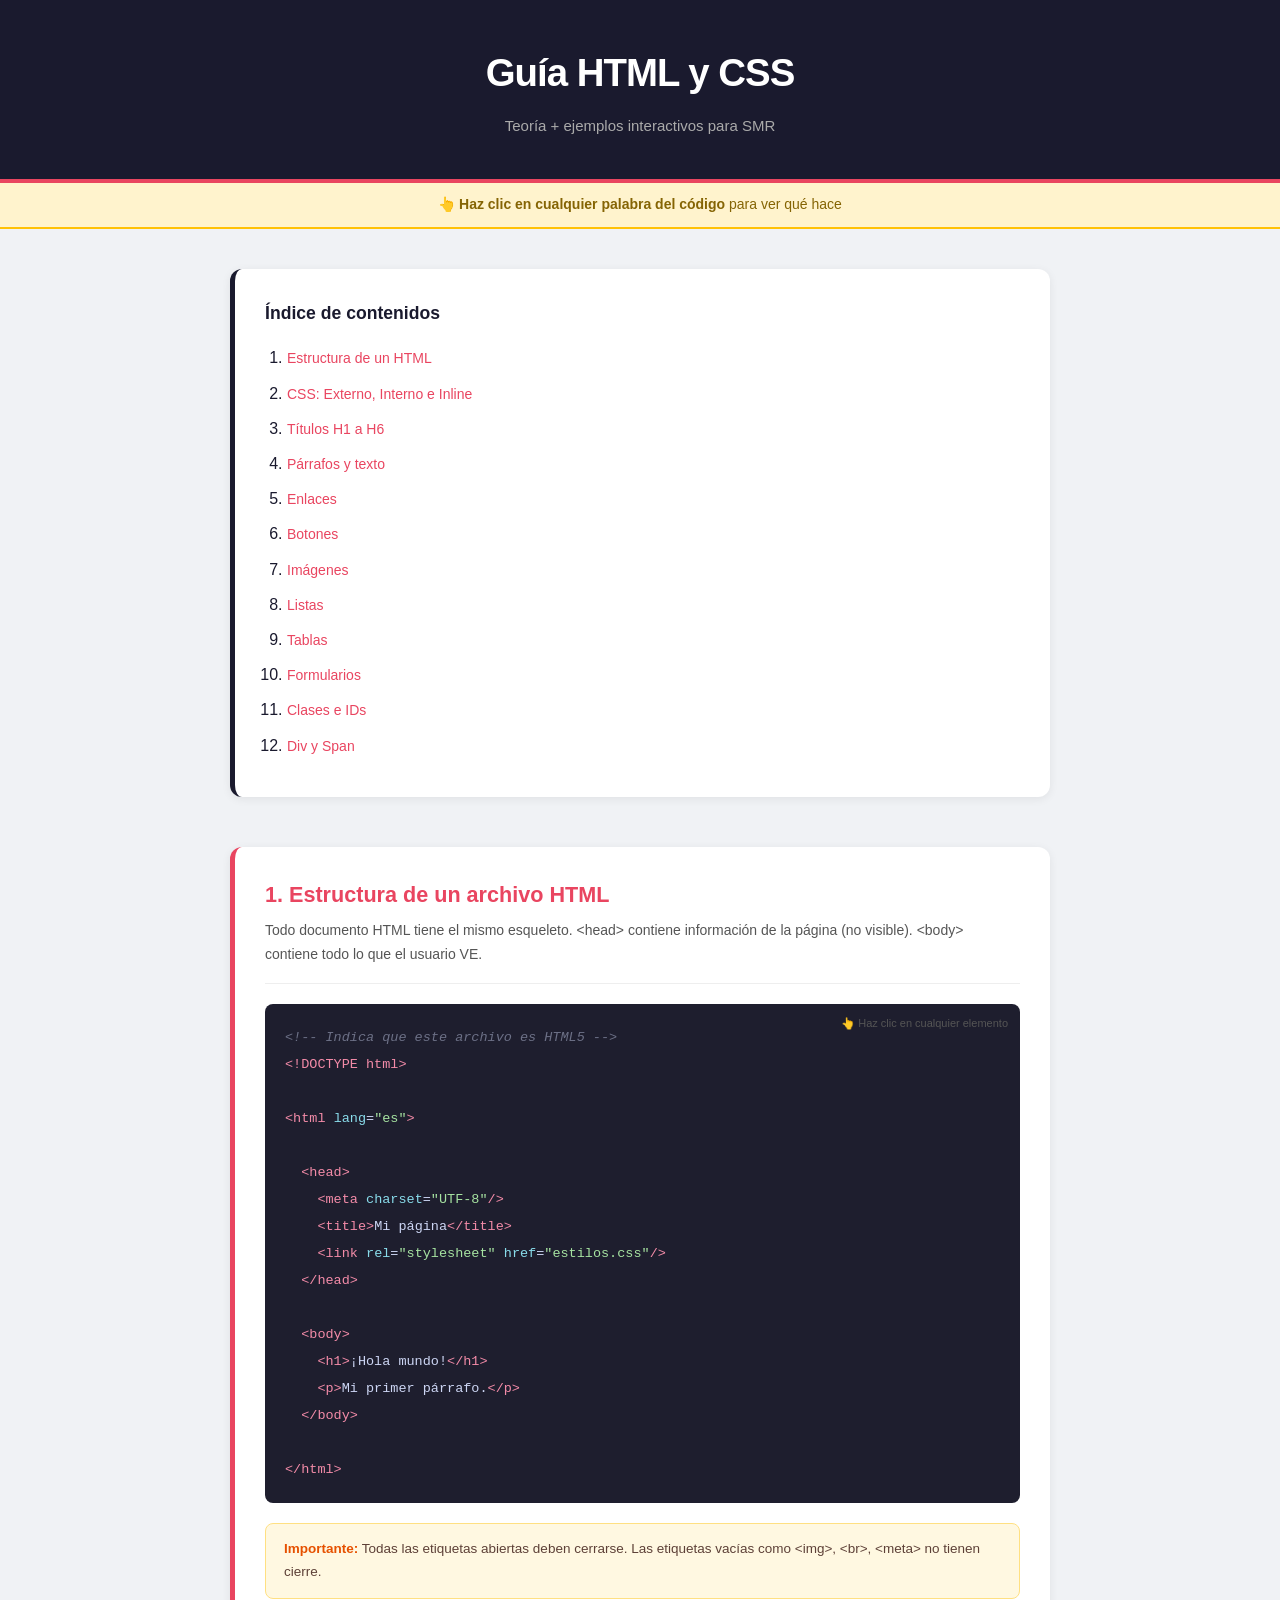
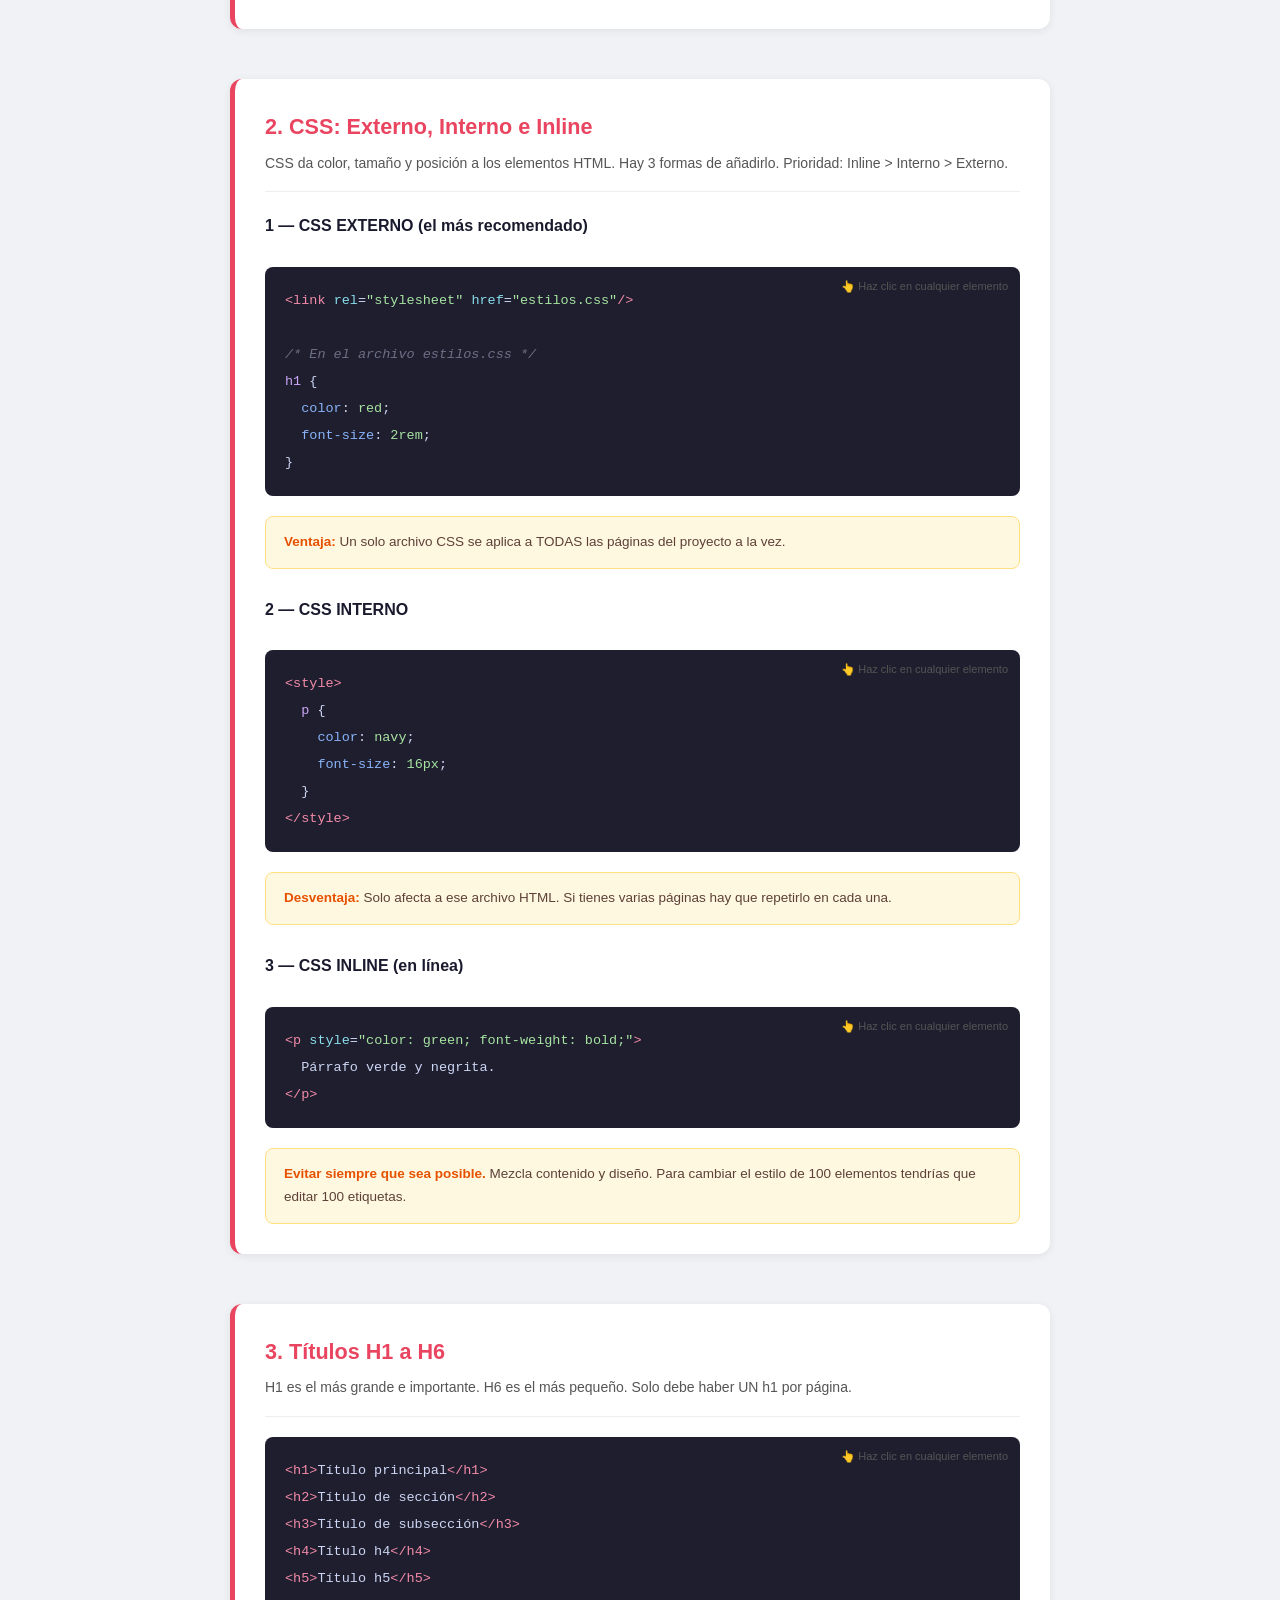
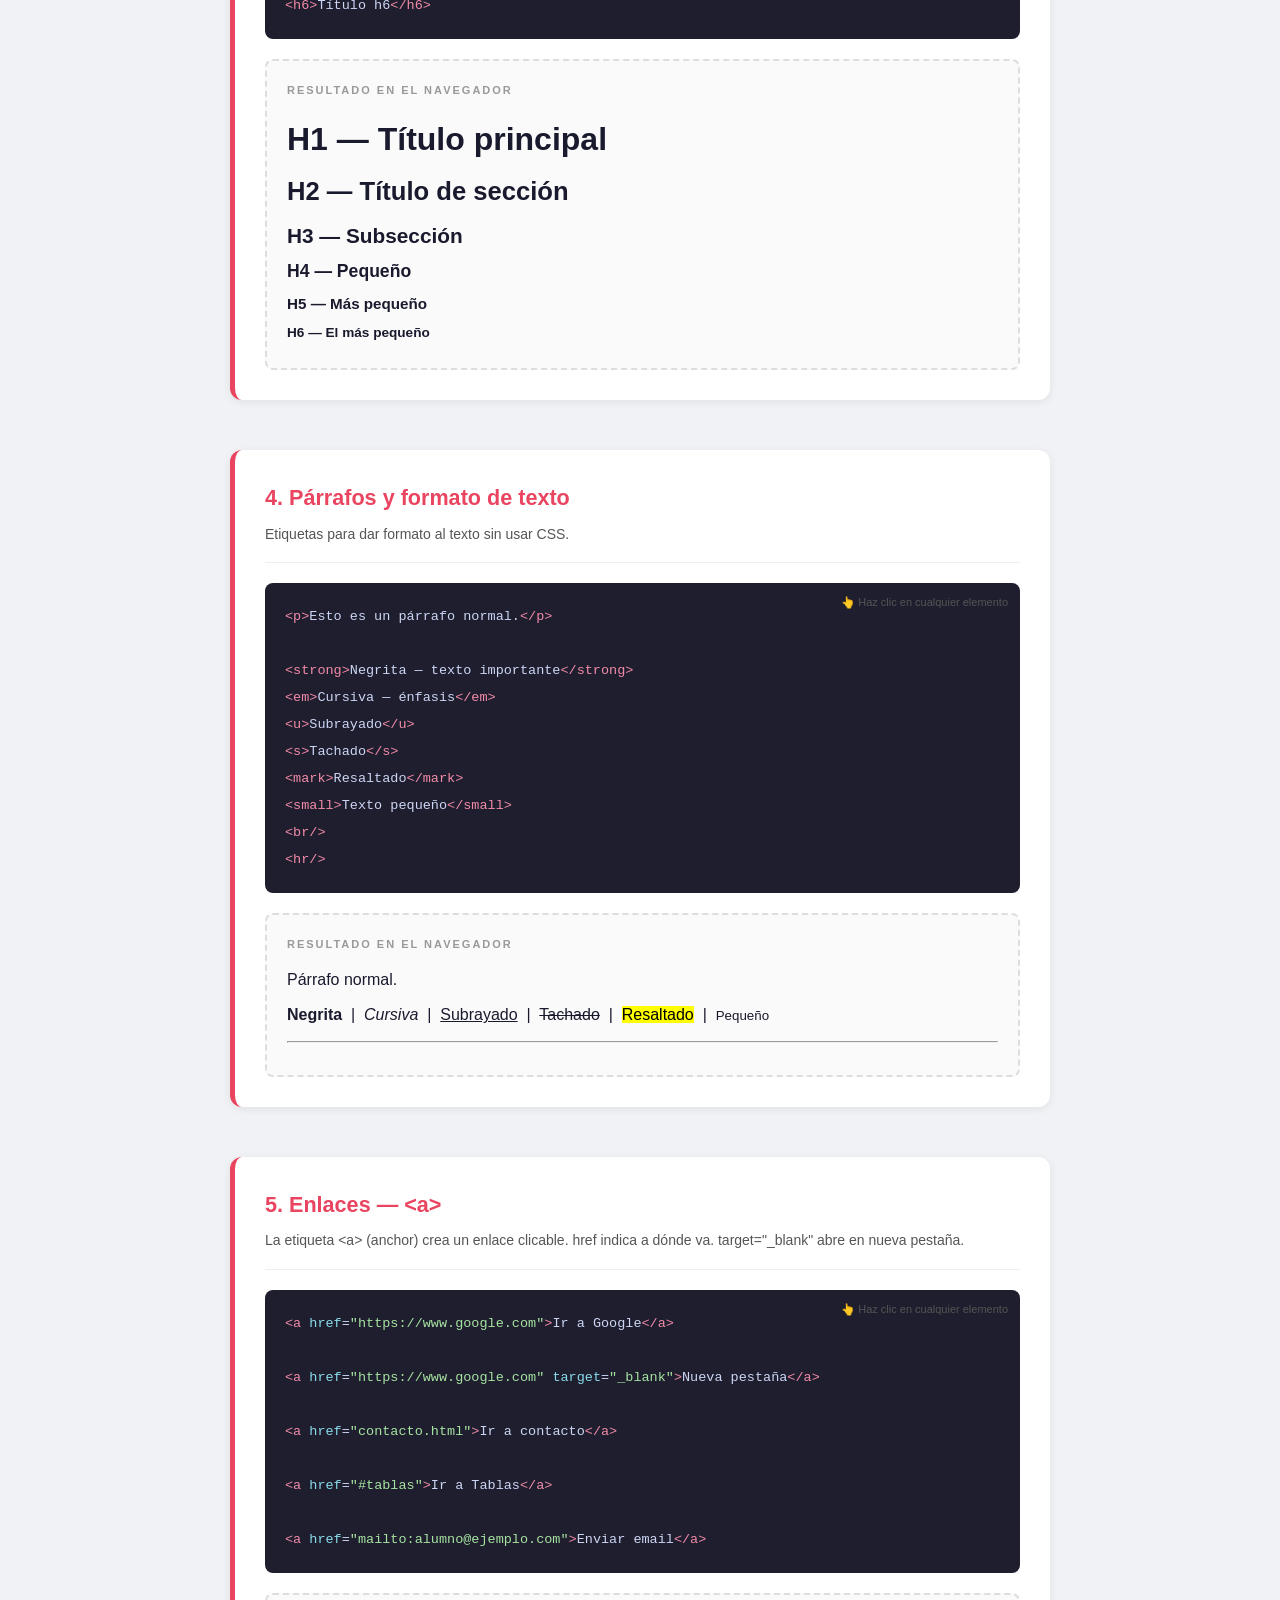
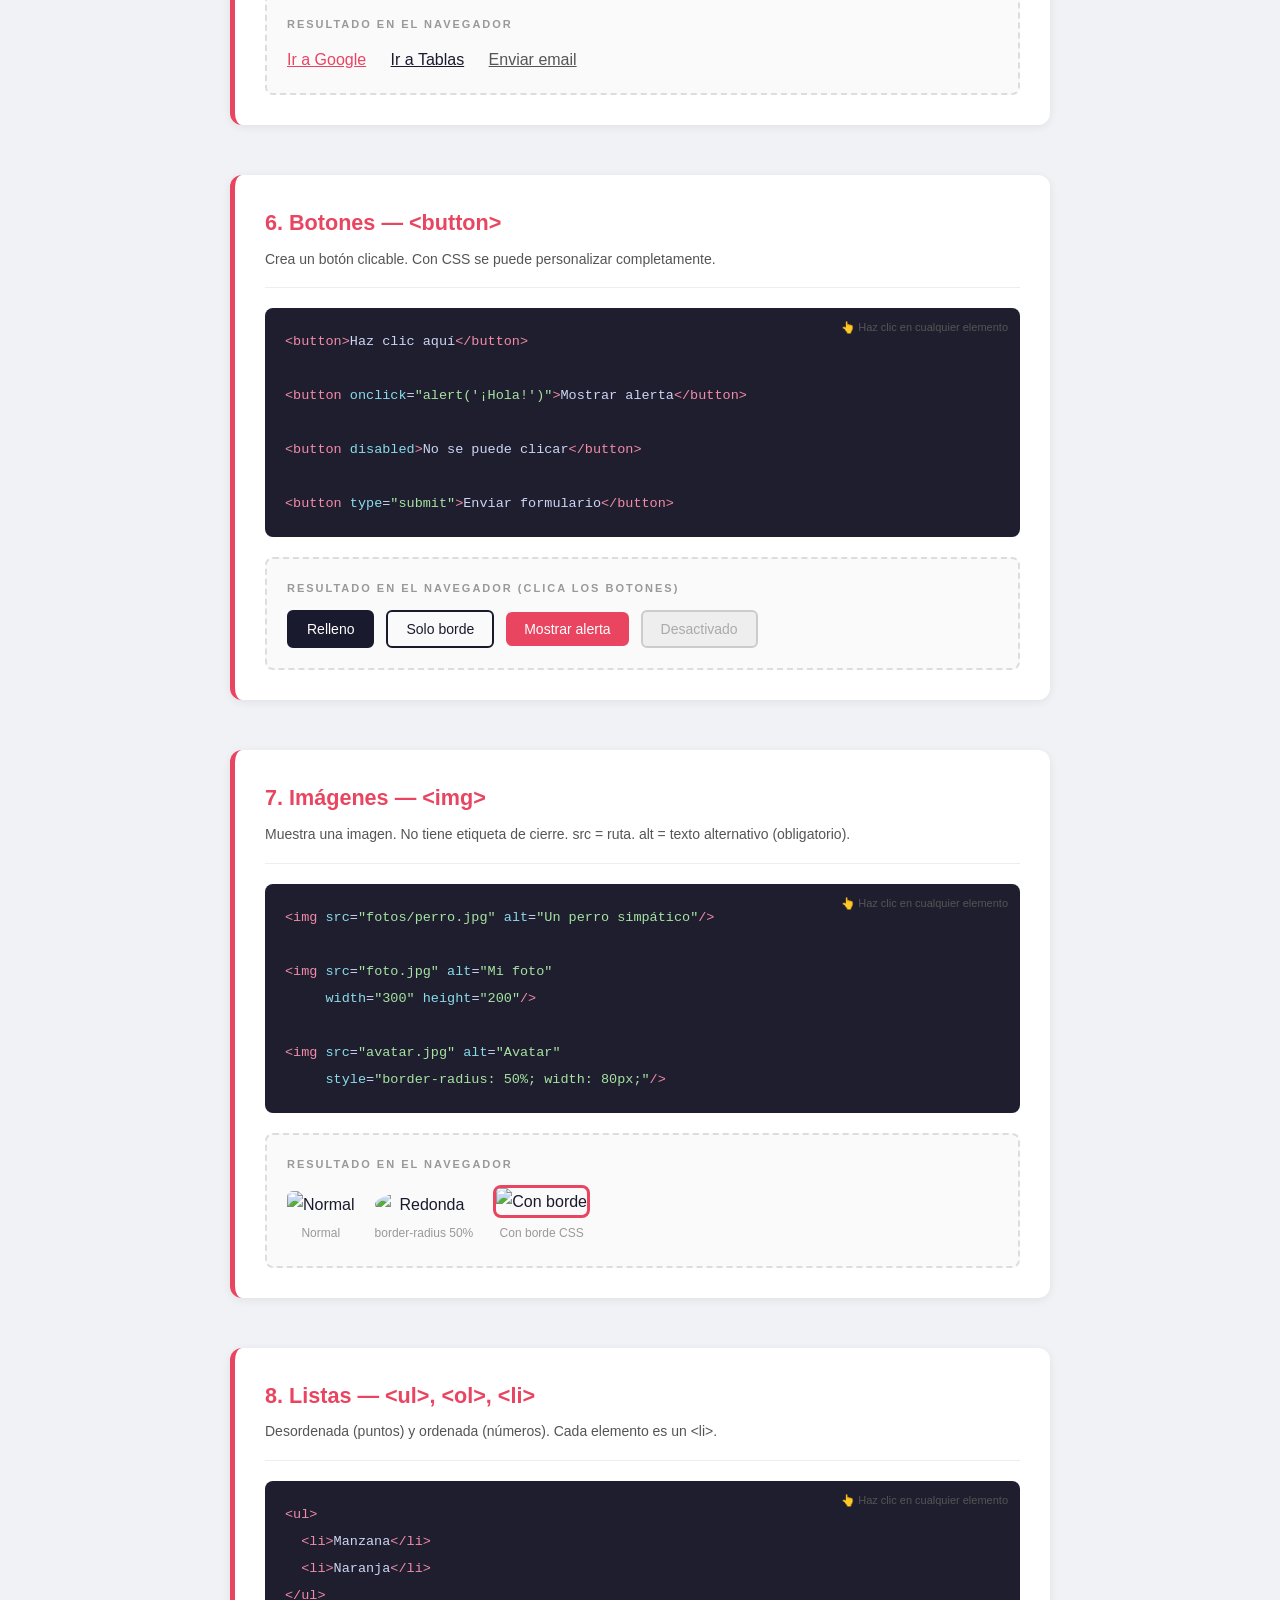
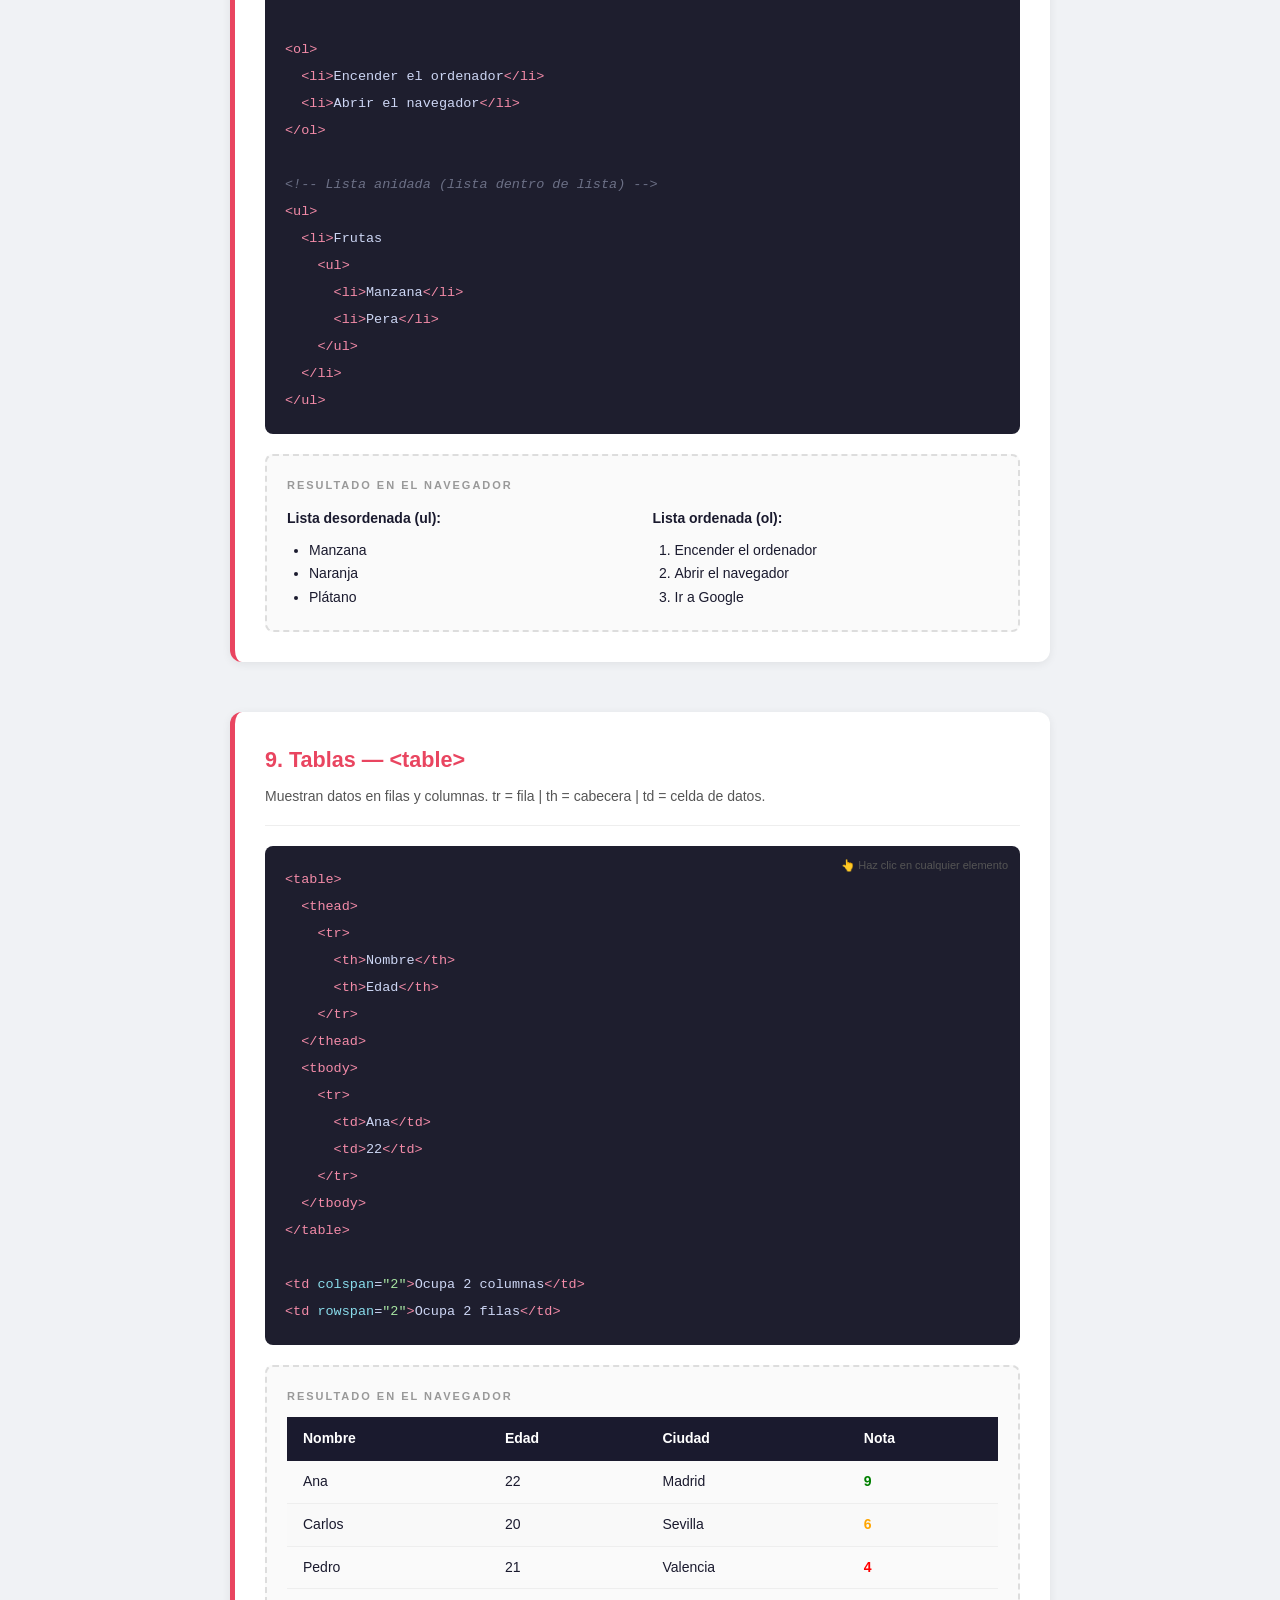
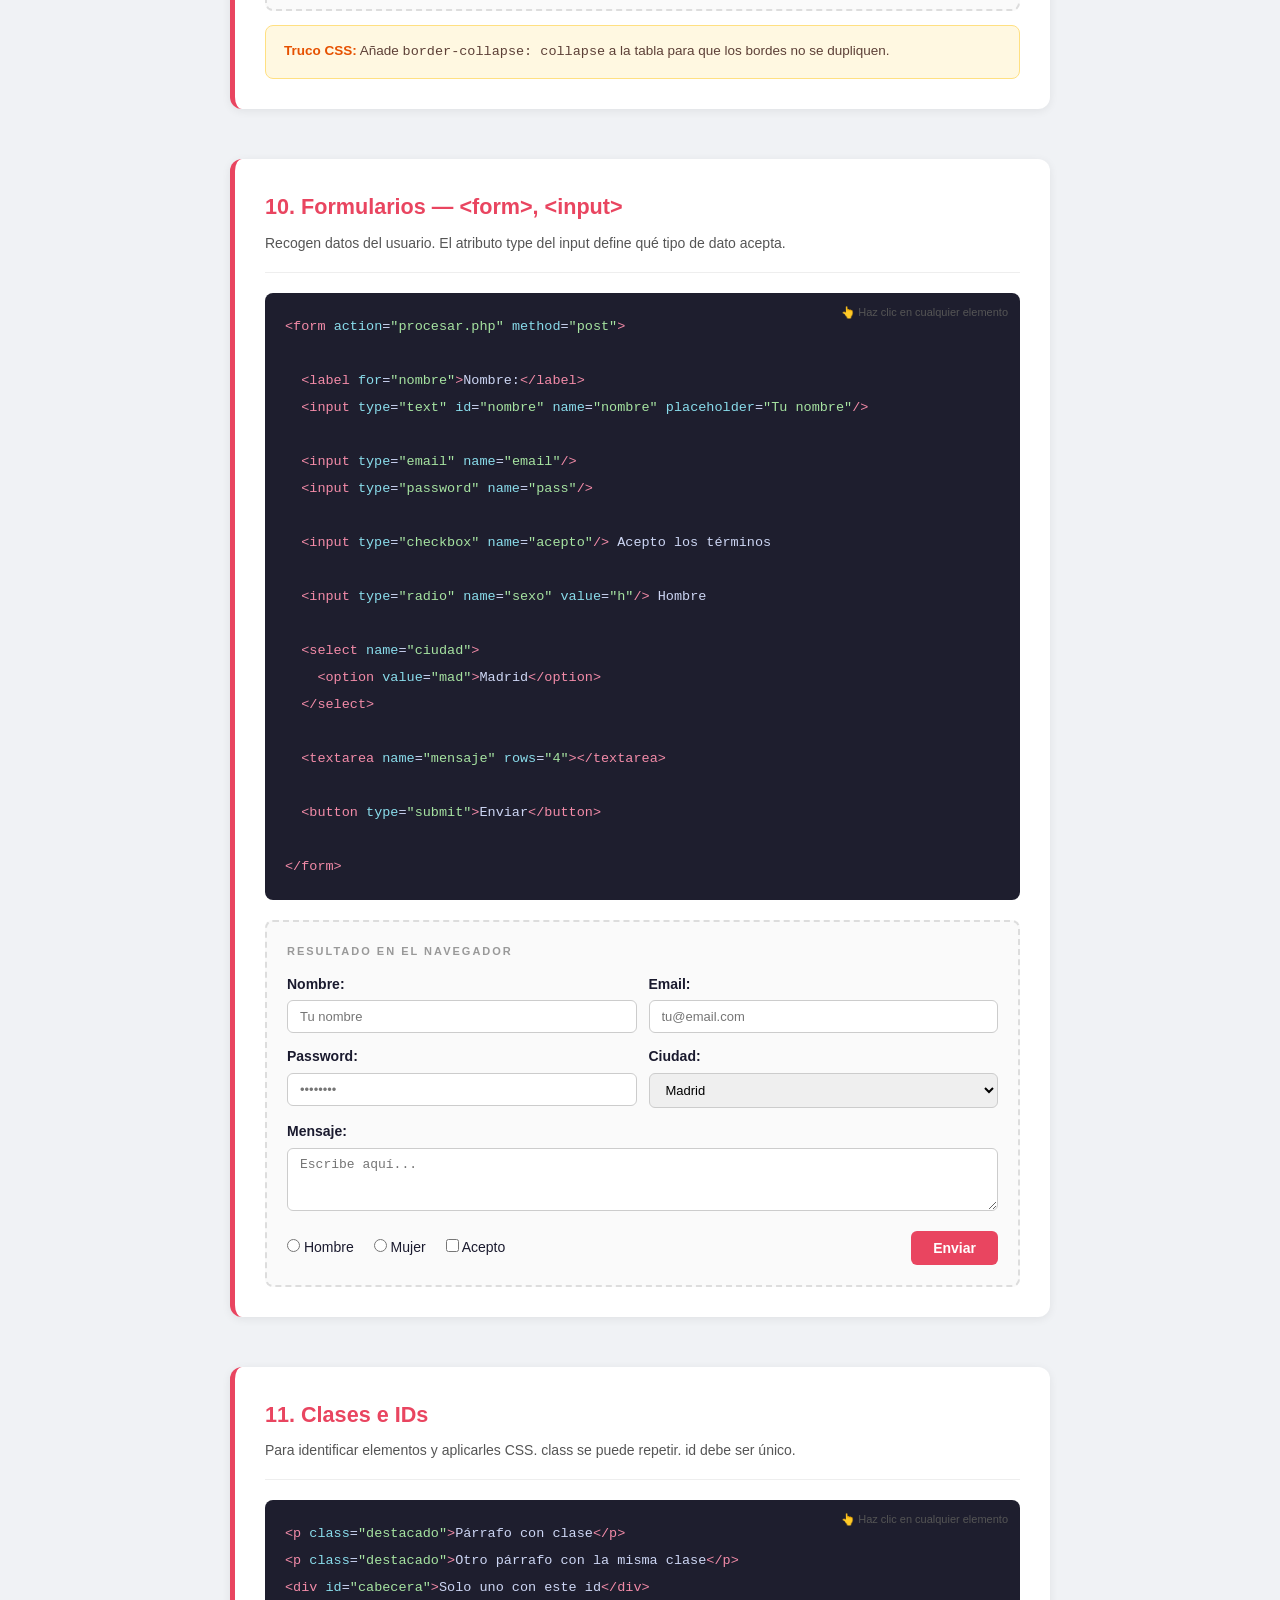
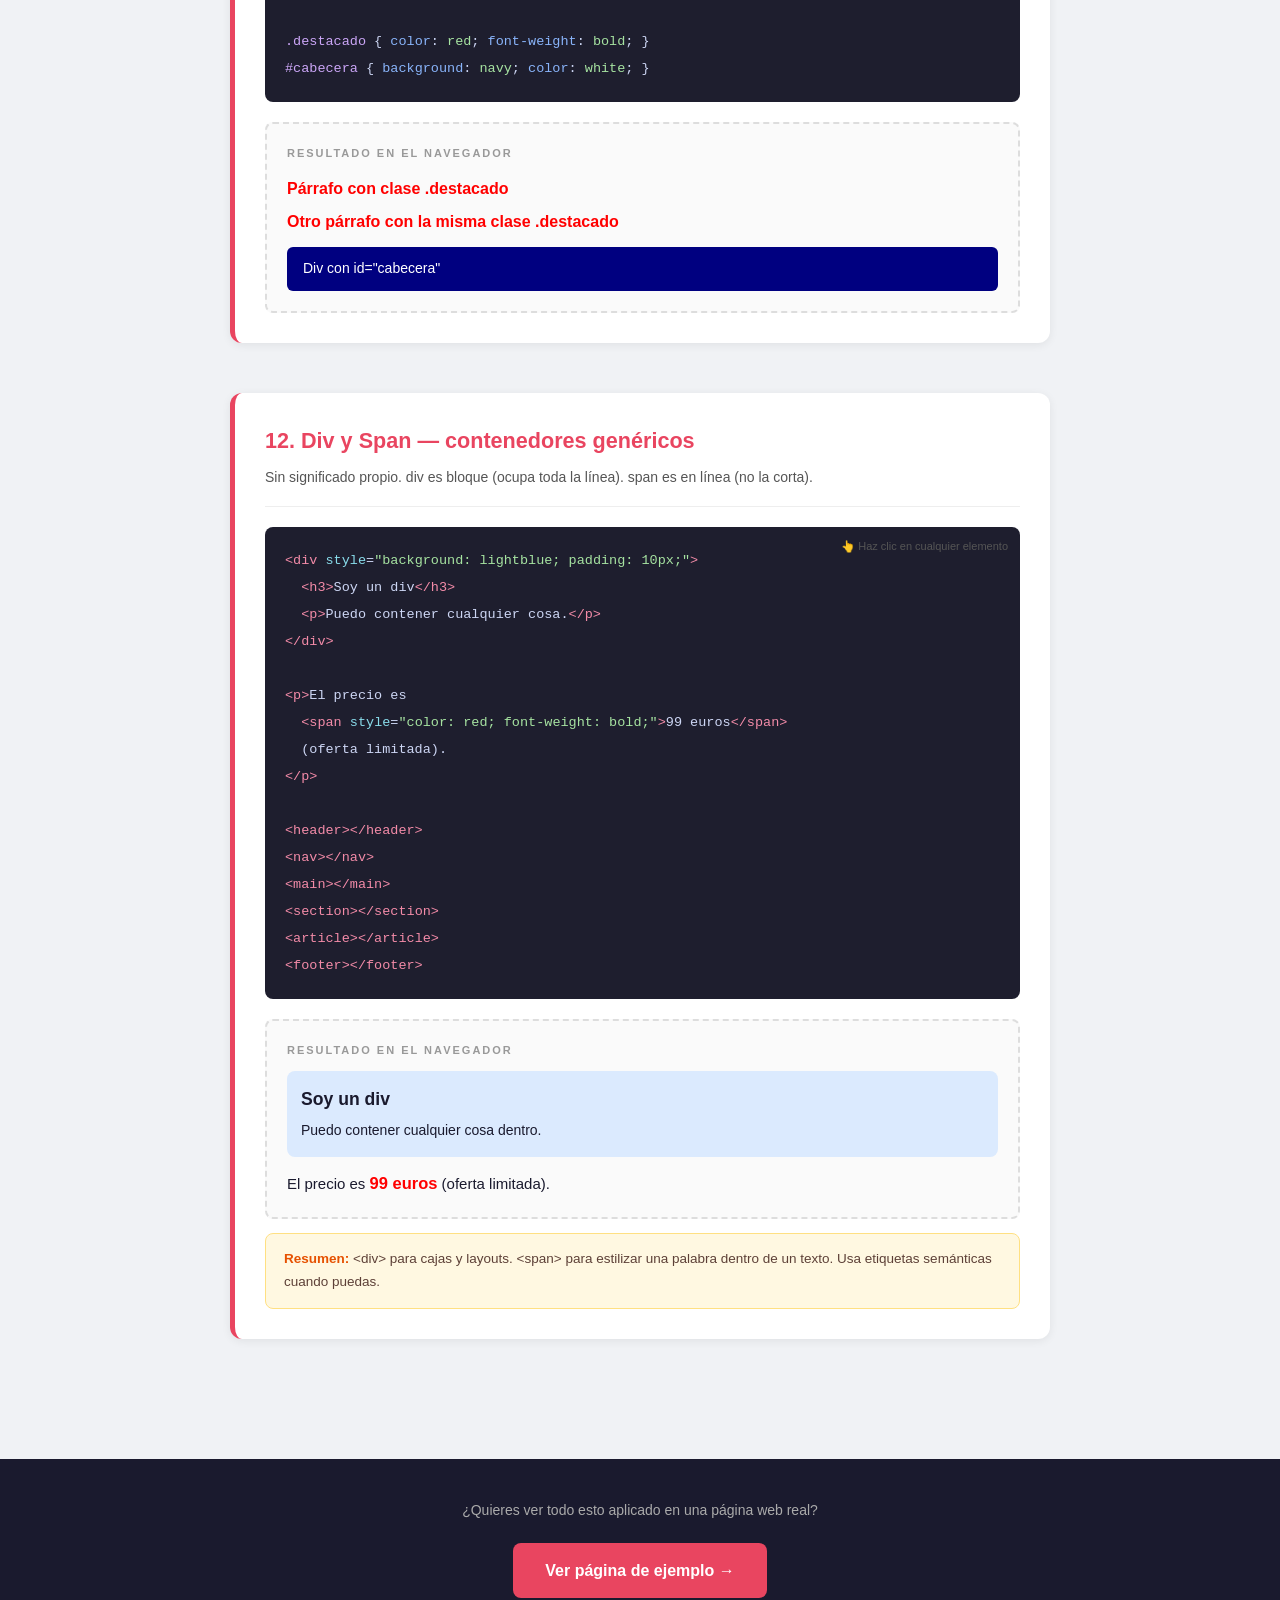
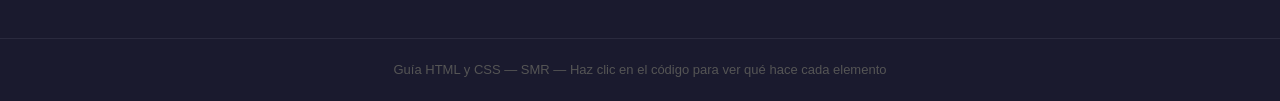
==== commit 5047628c: "Add files via upload" ====
--- a/index.html
+++ b/index.html
@@ -1,11 +1,4 @@
 <!DOCTYPE html>
-<!--
-=============================================================
-  GUÍA HTML & CSS - 2º SMR
-=============================================================
-  Haz clic en cualquier palabra del código para ver qué hace.
-=============================================================
--->
 <html lang="es">
 <head>
   <meta charset="UTF-8"/>
@@ -13,236 +6,55 @@
   <title>Guía HTML y CSS</title>
   <style>
     * { box-sizing: border-box; margin: 0; padding: 0; }
-
-    body {
-      font-family: 'Segoe UI', sans-serif;
-      background: #f0f2f5;
-      color: #1a1a2e;
-      font-size: 16px;
-      line-height: 1.7;
-    }
-
-    header {
-      background: #1a1a2e;
-      color: white;
-      padding: 40px 30px;
-      text-align: center;
-      border-bottom: 4px solid #e94560;
-    }
+    body { font-family: 'Segoe UI', sans-serif; background: #f0f2f5; color: #1a1a2e; font-size: 16px; line-height: 1.7; }
+    header { background: #1a1a2e; color: white; padding: 40px 30px; text-align: center; border-bottom: 4px solid #e94560; }
     header h1 { font-size: 2.4rem; letter-spacing: -1px; }
     header p  { color: #aaa; margin-top: 8px; font-size: 15px; }
-
-    .hint-bar {
-      background: #fff3cd;
-      border-bottom: 2px solid #ffc107;
-      text-align: center;
-      padding: 10px;
-      font-size: 14px;
-      color: #856404;
-    }
-
-    main {
-      max-width: 860px;
-      margin: 40px auto;
-      padding: 0 20px 80px;
-      display: flex;
-      flex-direction: column;
-      gap: 50px;
-    }
-
-    .seccion {
-      background: white;
-      border-radius: 12px;
-      padding: 30px;
-      box-shadow: 0 2px 10px rgba(0,0,0,.07);
-      border-left: 5px solid #e94560;
-    }
-    .seccion h2 {
-      font-size: 1.35rem;
-      margin-bottom: 6px;
-      color: #e94560;
-    }
-    .seccion .descripcion {
-      color: #555;
-      font-size: 14px;
-      margin-bottom: 20px;
-      padding-bottom: 16px;
-      border-bottom: 1px solid #eee;
-    }
-
-    pre {
-      background: #1e1e2e;
-      color: #cdd6f4;
-      border-radius: 8px;
-      padding: 20px;
-      font-family: 'Courier New', monospace;
-      font-size: 13.5px;
-      line-height: 2;
-      overflow-x: auto;
-      margin-bottom: 20px;
-      position: relative;
-    }
-    pre::after {
-      content: '👆 Haz clic en cualquier elemento';
-      position: absolute;
-      top: 8px;
-      right: 12px;
-      font-size: 11px;
-      color: #555;
-      font-family: 'Segoe UI', sans-serif;
-    }
-
-    .tag  { color: #f38ba8; }
-    .atr  { color: #89dceb; }
-    .val  { color: #a6e3a1; }
-    .com  { color: #6c7086; font-style: italic; }
-    .prp  { color: #89b4fa; }
-    .sel  { color: #cba6f7; }
-    .txt  { color: #cdd6f4; }
-
-    [data-tip] {
-      cursor: pointer;
-      border-radius: 3px;
-      transition: background .15s;
-      outline: 1px solid transparent;
-    }
-    [data-tip]:hover {
-      outline: 1px solid rgba(255,255,255,.35);
-      background: rgba(255,255,255,.08);
-    }
-
-    .resultado {
-      background: #fafafa;
-      border: 2px dashed #ddd;
-      border-radius: 8px;
-      padding: 20px;
-      margin-top: 4px;
-    }
-    .resultado-label {
-      font-size: 11px;
-      letter-spacing: 2px;
-      text-transform: uppercase;
-      color: #999;
-      margin-bottom: 12px;
-      font-weight: 700;
-    }
-
-    .nota {
-      background: #fff8e1;
-      border: 1px solid #ffe082;
-      border-radius: 8px;
-      padding: 14px 18px;
-      font-size: 13.5px;
-      color: #5d4037;
-      margin-top: 14px;
-    }
+    .hint-bar { background: #fff3cd; border-bottom: 2px solid #ffc107; text-align: center; padding: 10px; font-size: 14px; color: #856404; }
+    main { max-width: 860px; margin: 40px auto; padding: 0 20px 80px; display: flex; flex-direction: column; gap: 50px; }
+    .seccion { background: white; border-radius: 12px; padding: 30px; box-shadow: 0 2px 10px rgba(0,0,0,.07); border-left: 5px solid #e94560; }
+    .seccion h2 { font-size: 1.35rem; margin-bottom: 6px; color: #e94560; }
+    .seccion .descripcion { color: #555; font-size: 14px; margin-bottom: 20px; padding-bottom: 16px; border-bottom: 1px solid #eee; }
+    pre { background: #1e1e2e; color: #cdd6f4; border-radius: 8px; padding: 20px; font-family: 'Courier New', monospace; font-size: 13.5px; line-height: 2; overflow-x: auto; margin-bottom: 20px; position: relative; }
+    pre::after { content: '👆 Haz clic en cualquier elemento'; position: absolute; top: 8px; right: 12px; font-size: 11px; color: #555; font-family: 'Segoe UI', sans-serif; pointer-events: none; }
+    .tag { color: #f38ba8; } .atr { color: #89dceb; } .val { color: #a6e3a1; }
+    .com { color: #6c7086; font-style: italic; } .prp { color: #89b4fa; }
+    .sel { color: #cba6f7; } .txt { color: #cdd6f4; }
+    [data-tip] { cursor: pointer; border-radius: 3px; transition: background .15s; outline: 1px solid transparent; }
+    [data-tip]:hover { outline: 1px solid rgba(255,255,255,.35); background: rgba(255,255,255,.08); }
+    .resultado { background: #fafafa; border: 2px dashed #ddd; border-radius: 8px; padding: 20px; margin-top: 4px; }
+    .resultado-label { font-size: 11px; letter-spacing: 2px; text-transform: uppercase; color: #999; margin-bottom: 12px; font-weight: 700; }
+    .nota { background: #fff8e1; border: 1px solid #ffe082; border-radius: 8px; padding: 14px 18px; font-size: 13.5px; color: #5d4037; margin-top: 14px; }
     .nota strong { color: #e65100; }
-
-    .indice {
-      background: white;
-      border-radius: 12px;
-      padding: 30px;
-      box-shadow: 0 2px 10px rgba(0,0,0,.07);
-      border-left: 5px solid #1a1a2e;
-    }
+    .indice { background: white; border-radius: 12px; padding: 30px; box-shadow: 0 2px 10px rgba(0,0,0,.07); border-left: 5px solid #1a1a2e; }
     .indice h2 { font-size: 1.1rem; margin-bottom: 16px; }
     .indice ol { padding-left: 22px; }
     .indice li { margin-bottom: 8px; }
-    .indice a  { color: #e94560; font-size: 14px; text-decoration: none; }
+    .indice a { color: #e94560; font-size: 14px; text-decoration: none; }
     .indice a:hover { text-decoration: underline; }
-
-    /* POPUP */
-    #popup-overlay {
-      display: none;
-      position: fixed;
-      inset: 0;
-      z-index: 999;
-    }
-    #popup {
-      display: none;
-      position: fixed;
-      z-index: 1000;
-      background: white;
-      border-radius: 14px;
-      box-shadow: 0 8px 40px rgba(0,0,0,.22);
-      max-width: 380px;
-      width: 90vw;
-      border: 2px solid #e94560;
-      animation: popIn .18s cubic-bezier(.4,0,.2,1);
-      overflow: hidden;
-    }
-    @keyframes popIn {
-      from { opacity:0; transform: scale(.92) translateY(6px); }
-      to   { opacity:1; transform: scale(1)  translateY(0); }
-    }
-    #popup-header {
-      background: #1a1a2e;
-      padding: 14px 18px;
-      display: flex;
-      align-items: center;
-      justify-content: space-between;
-      gap: 10px;
-    }
-    #popup-token {
-      font-family: 'Courier New', monospace;
-      font-size: 15px;
-      font-weight: bold;
-      color: #f38ba8;
-      flex: 1;
-      word-break: break-all;
-    }
-    #popup-type {
-      font-size: 11px;
-      letter-spacing: 2px;
-      text-transform: uppercase;
-      padding: 3px 10px;
-      border-radius: 20px;
-      white-space: nowrap;
-    }
-    .type-tag  { background: rgba(243,139,168,.15); color: #f38ba8; border: 1px solid rgba(243,139,168,.3); }
-    .type-atr  { background: rgba(137,220,235,.15); color: #89dceb; border: 1px solid rgba(137,220,235,.3); }
-    .type-val  { background: rgba(166,227,161,.15); color: #a6e3a1; border: 1px solid rgba(166,227,161,.3); }
-    .type-prp  { background: rgba(137,180,250,.15); color: #89b4fa; border: 1px solid rgba(137,180,250,.3); }
-    .type-sel  { background: rgba(203,166,247,.15); color: #cba6f7; border: 1px solid rgba(203,166,247,.3); }
-    .type-com  { background: rgba(108,112,134,.15); color: #888;    border: 1px solid rgba(108,112,134,.3); }
-    .type-txt  { background: rgba(205,214,244,.15); color: #cdd6f4; border: 1px solid rgba(205,214,244,.3); }
-
-    #popup-close {
-      background: none;
-      border: none;
-      color: #888;
-      font-size: 20px;
-      cursor: pointer;
-      line-height: 1;
-      padding: 0 0 0 8px;
-      flex-shrink: 0;
-    }
-    #popup-close:hover { color: white; }
-
-    #popup-body { padding: 18px 20px 20px; }
-    #popup-desc {
-      font-size: 14.5px;
-      color: #333;
-      line-height: 1.7;
-      margin-bottom: 12px;
-    }
-    #popup-example {
-      background: #f5f5f5;
-      border-radius: 7px;
-      padding: 10px 14px;
-      font-family: 'Courier New', monospace;
-      font-size: 12.5px;
-      color: #444;
-      border-left: 3px solid #e94560;
-      display: none;
-      white-space: pre-wrap;
-      word-break: break-word;
-    }
-
     .demo-table { border-collapse: collapse; width: 100%; font-size: 14px; }
     .demo-table th { background: #1a1a2e; color: white; padding: 10px 16px; text-align: left; }
     .demo-table td { padding: 9px 16px; border-bottom: 1px solid #eee; }
     .demo-table tr:nth-child(even) td { background: #f9f9f9; }
+    /* POPUP */
+    #popup-overlay { display: none; position: fixed; inset: 0; z-index: 999; }
+    #popup { display: none; position: fixed; z-index: 1000; background: white; border-radius: 14px; box-shadow: 0 8px 40px rgba(0,0,0,.22); max-width: 380px; width: 90vw; border: 2px solid #e94560; animation: popIn .18s cubic-bezier(.4,0,.2,1); overflow: hidden; }
+    @keyframes popIn { from { opacity:0; transform: scale(.92) translateY(6px); } to { opacity:1; transform: scale(1) translateY(0); } }
+    #popup-header { background: #1a1a2e; padding: 14px 18px; display: flex; align-items: center; justify-content: space-between; gap: 10px; }
+    #popup-token { font-family: 'Courier New', monospace; font-size: 15px; font-weight: bold; color: #f38ba8; flex: 1; word-break: break-all; }
+    #popup-type { font-size: 11px; letter-spacing: 2px; text-transform: uppercase; padding: 3px 10px; border-radius: 20px; white-space: nowrap; }
+    .type-tag { background: rgba(243,139,168,.15); color: #f38ba8; border: 1px solid rgba(243,139,168,.3); }
+    .type-atr { background: rgba(137,220,235,.15); color: #89dceb; border: 1px solid rgba(137,220,235,.3); }
+    .type-val { background: rgba(166,227,161,.15); color: #a6e3a1; border: 1px solid rgba(166,227,161,.3); }
+    .type-prp { background: rgba(137,180,250,.15); color: #89b4fa; border: 1px solid rgba(137,180,250,.3); }
+    .type-sel { background: rgba(203,166,247,.15); color: #cba6f7; border: 1px solid rgba(203,166,247,.3); }
+    .type-com { background: rgba(108,112,134,.15); color: #888; border: 1px solid rgba(108,112,134,.3); }
+    .type-txt { background: rgba(205,214,244,.15); color: #cdd6f4; border: 1px solid rgba(205,214,244,.3); }
+    #popup-close { background: none; border: none; color: #888; font-size: 20px; cursor: pointer; line-height: 1; padding: 0 0 0 8px; flex-shrink: 0; }
+    #popup-close:hover { color: white; }
+    #popup-body { padding: 18px 20px 20px; }
+    #popup-desc { font-size: 14.5px; color: #333; line-height: 1.7; margin-bottom: 12px; }
+    #popup-example { background: #f5f5f5; border-radius: 7px; padding: 10px 14px; font-family: 'Courier New', monospace; font-size: 12.5px; color: #444; border-left: 3px solid #e94560; display: none; white-space: pre-wrap; word-break: break-word; }
   </style>
 </head>
 <body>
@@ -251,10 +63,7 @@
   <h1>Guía HTML y CSS</h1>
   <p>Teoría + ejemplos interactivos para SMR</p>
 </header>
-
-<div class="hint-bar">
-  👆 <strong>Haz clic en cualquier palabra del código</strong> para ver qué hace
-</div>
+<div class="hint-bar">👆 <strong>Haz clic en cualquier palabra del código</strong> para ver qué hace</div>
 
 <main>
 
@@ -276,184 +85,132 @@
     </ol>
   </nav>
 
-
-  <!-- 1. ESTRUCTURA -->
   <section id="estructura" class="seccion">
     <h2>1. Estructura de un archivo HTML</h2>
-    <p class="descripcion">
-      Todo documento HTML tiene el mismo esqueleto. El navegador lo lee de arriba a abajo.
-      &lt;head&gt; contiene información de la página (no visible). &lt;body&gt; contiene todo lo que el usuario VE.
-    </p>
-    <pre><span class="com" data-tip="com|&lt;!-- comentario --&gt;|Un comentario en HTML. El navegador lo ignora completamente. Sirve para dejar notas en el código. No se muestra en la página.|&lt;!-- Esto es un comentario --&gt;">&lt;!-- Indica que este archivo es HTML5 --&gt;</span>
+    <p class="descripcion">Todo documento HTML tiene el mismo esqueleto. &lt;head&gt; contiene información de la página (no visible). &lt;body&gt; contiene todo lo que el usuario VE.</p>
+    <pre><span class="com" data-tip="com|&lt;!-- comentario --&gt;|Comentario en HTML. El navegador lo ignora completamente. Sirve para dejar notas en el código. No se muestra en la página.">&lt;!-- Indica que este archivo es HTML5 --&gt;</span>
 <span class="tag" data-tip="tag|&lt;!DOCTYPE html&gt;|Declaración obligatoria que va SIEMPRE en la primera línea. Le dice al navegador que este archivo usa HTML5. Sin ella el navegador puede interpretar mal la página.">&lt;!DOCTYPE html&gt;</span>
 
-<span class="tag" data-tip="tag|&lt;html&gt;|Etiqueta raíz que envuelve TODO el documento HTML. Todo el contenido de la página va dentro de ella.">&lt;html</span> <span class="atr" data-tip="atr|lang|Indica el idioma de la página. Importante para lectores de pantalla y buscadores. 'es' = español, 'en' = inglés.|lang=&quot;es&quot;">lang</span>=<span class="val" data-tip="val|&quot;es&quot;|Valor del atributo lang. 'es' significa español. Los buscadores y el navegador usan esto para saber en qué idioma está la página.">"es"</span><span class="tag" data-tip="tag|&gt;|Cierre del ángulo de apertura de la etiqueta html.">&gt;</span>
-
-  <span class="tag" data-tip="tag|&lt;head&gt;|Sección de configuración de la página. El usuario NO ve su contenido. Aquí van: título de la pestaña, estilos CSS, scripts, codificación de caracteres, etc.">&lt;head&gt;</span>
-    <span class="tag" data-tip="tag|&lt;meta&gt;|Etiqueta de metadatos. Da información sobre la página al navegador y buscadores. No tiene etiqueta de cierre.">&lt;meta</span> <span class="atr" data-tip="atr|charset|Define la codificación de caracteres del documento. Fundamental para que se muestren bien tildes, eñes y caracteres especiales.|charset=&quot;UTF-8&quot;">charset</span>=<span class="val" data-tip="val|&quot;UTF-8&quot;|Codificación universal. UTF-8 soporta prácticamente todos los idiomas del mundo, incluido el español con tildes y eñes. SIEMPRE usa UTF-8.">"UTF-8"</span><span class="tag" data-tip="tag|/&gt;|Cierre de etiqueta automática. Etiquetas como &lt;meta&gt;, &lt;img&gt;, &lt;br&gt; no tienen contenido dentro y se cierran así.">/&gt;</span>
-    <span class="tag" data-tip="tag|&lt;title&gt;|Define el título de la página que aparece en la pestaña del navegador y en los resultados de Google. Muy importante para el SEO.">&lt;title&gt;</span><span class="txt" data-tip="txt|Mi página|El texto que aparecerá en la pestaña del navegador. Pon un nombre descriptivo.">Mi página</span><span class="tag" data-tip="tag|&lt;/title&gt;|Cierra la etiqueta title. Todo lo que esté entre &lt;title&gt; y &lt;/title&gt; es el título de la pestaña.">&lt;/title&gt;</span>
-    <span class="tag" data-tip="tag|&lt;link&gt;|Enlaza un recurso externo con la página. Normalmente se usa para cargar archivos CSS externos. No tiene etiqueta de cierre.">&lt;link</span> <span class="atr" data-tip="atr|rel|Indica la relación entre el HTML y el archivo enlazado. El valor 'stylesheet' le dice al navegador que es una hoja de estilos CSS.|rel=&quot;stylesheet&quot;">rel</span>=<span class="val" data-tip="val|&quot;stylesheet&quot;|Significa 'hoja de estilos'. Indica al navegador que el archivo enlazado contiene CSS que debe aplicar a la página.">"stylesheet"</span> <span class="atr" data-tip="atr|href|Contiene la ruta o URL del archivo a enlazar. En &lt;link&gt; apunta al archivo CSS. En &lt;a&gt; apunta a la página de destino.|href=&quot;estilos.css&quot;">href</span>=<span class="val" data-tip="val|&quot;estilos.css&quot;|Ruta al archivo CSS externo. Puede ser relativa (mismo proyecto) o absoluta (URL completa). Si está en una carpeta: 'css/estilos.css'.">"estilos.css"</span><span class="tag" data-tip="tag|/&gt;|Cierre de etiqueta automática de &lt;link&gt;.">/&gt;</span>
-  <span class="tag" data-tip="tag|&lt;/head&gt;|Cierra la sección head. Todo lo que configuraste para la página queda encerrado aquí.">&lt;/head&gt;</span>
-
-  <span class="tag" data-tip="tag|&lt;body&gt;|Contiene TODO el contenido visible de la página: textos, imágenes, botones, tablas, formularios, etc. Solo puede haber UN &lt;body&gt; por página.">&lt;body&gt;</span>
-    <span class="tag" data-tip="tag|&lt;h1&gt;|Título principal de la página. El más grande e importante. Solo debe haber UNO por página (buena práctica para SEO).">&lt;h1&gt;</span><span class="txt" data-tip="txt|¡Hola mundo!|Texto visible dentro del h1. Es el contenido que verá el usuario.">¡Hola mundo!</span><span class="tag" data-tip="tag|&lt;/h1&gt;|Cierra el título h1. Toda etiqueta que se abre debe cerrarse.">&lt;/h1&gt;</span>
-    <span class="tag" data-tip="tag|&lt;p&gt;|Etiqueta de párrafo. Agrupa un bloque de texto. El navegador añade espacio arriba y abajo automáticamente.">&lt;p&gt;</span><span class="txt" data-tip="txt|Mi primer párrafo.|El texto visible del párrafo. Puede contener otras etiquetas dentro como &lt;strong&gt;, &lt;em&gt;, &lt;a&gt;, etc.">Mi primer párrafo.</span><span class="tag" data-tip="tag|&lt;/p&gt;|Cierra el párrafo. Todo el texto entre &lt;p&gt; y &lt;/p&gt; forma un párrafo.">&lt;/p&gt;</span>
-  <span class="tag" data-tip="tag|&lt;/body&gt;|Cierra la sección body. Todo el contenido visible debe estar entre &lt;body&gt; y &lt;/body&gt;.">&lt;/body&gt;</span>
-
-<span class="tag" data-tip="tag|&lt;/html&gt;|Cierra el documento HTML. Debe ser siempre la última etiqueta del archivo.">&lt;/html&gt;</span></pre>
-    <div class="nota">
-      <strong>Importante:</strong> Todas las etiquetas abiertas deben cerrarse.
-      Ejemplo: &lt;p&gt; se cierra con &lt;/p&gt;.
-      Las etiquetas vacías como &lt;img&gt;, &lt;br&gt;, &lt;meta&gt; no tienen cierre.
-    </div>
-  </section>
-
-
-  <!-- 2. CSS TIPOS -->
+<span class="tag" data-tip="tag|&lt;html&gt;|Etiqueta raíz que envuelve TODO el documento HTML.">&lt;html</span> <span class="atr" data-tip="atr|lang|Indica el idioma de la página. 'es' = español, 'en' = inglés. Importante para lectores de pantalla y buscadores.">lang</span>=<span class="val" data-tip="val|&quot;es&quot;|Valor del idioma. 'es' significa español.">"es"</span><span class="tag" data-tip="tag|&gt;|Cierra el ángulo de apertura.">&gt;</span>
+
+  <span class="tag" data-tip="tag|&lt;head&gt;|Sección de configuración. El usuario NO ve su contenido. Aquí van: título de la pestaña, estilos CSS, scripts, codificación, etc.">&lt;head&gt;</span>
+    <span class="tag" data-tip="tag|&lt;meta&gt;|Metadatos de la página. No tiene etiqueta de cierre.">&lt;meta</span> <span class="atr" data-tip="atr|charset|Define la codificación de caracteres. Fundamental para tildes y eñes.">charset</span>=<span class="val" data-tip="val|&quot;UTF-8&quot;|Codificación universal que soporta todos los idiomas del mundo incluido el español.">"UTF-8"</span><span class="tag" data-tip="tag|/&gt;|Cierre de etiqueta automática. Etiquetas como &lt;meta&gt;, &lt;img&gt;, &lt;br&gt; no tienen contenido y se cierran así.">/&gt;</span>
+    <span class="tag" data-tip="tag|&lt;title&gt;|Título de la página que aparece en la pestaña del navegador y en Google.">&lt;title&gt;</span><span class="txt" data-tip="txt|Mi página|Texto visible en la pestaña del navegador.">Mi página</span><span class="tag" data-tip="tag|&lt;/title&gt;|Cierra el título.">&lt;/title&gt;</span>
+    <span class="tag" data-tip="tag|&lt;link&gt;|Enlaza un recurso externo. Normalmente se usa para cargar archivos CSS. No tiene cierre.">&lt;link</span> <span class="atr" data-tip="atr|rel|Tipo de relación con el archivo enlazado. 'stylesheet' indica que es un archivo CSS.">rel</span>=<span class="val" data-tip="val|&quot;stylesheet&quot;|Indica al navegador que el archivo enlazado es una hoja de estilos CSS.">"stylesheet"</span> <span class="atr" data-tip="atr|href|Ruta o URL del archivo a enlazar.">href</span>=<span class="val" data-tip="val|&quot;estilos.css&quot;|Nombre del archivo CSS. Si está en una carpeta: 'css/estilos.css'.">"estilos.css"</span><span class="tag" data-tip="tag|/&gt;|Cierre automático.">/&gt;</span>
+  <span class="tag" data-tip="tag|&lt;/head&gt;|Cierra la sección head.">&lt;/head&gt;</span>
+
+  <span class="tag" data-tip="tag|&lt;body&gt;|Contiene TODO el contenido visible de la página. Solo puede haber UN &lt;body&gt; por página.">&lt;body&gt;</span>
+    <span class="tag" data-tip="tag|&lt;h1&gt;|Título principal. El más grande e importante. Solo debe haber UNO por página (importante para el SEO).">&lt;h1&gt;</span><span class="txt" data-tip="txt|¡Hola mundo!|Texto visible dentro del h1.">¡Hola mundo!</span><span class="tag" data-tip="tag|&lt;/h1&gt;|Cierra el h1.">&lt;/h1&gt;</span>
+    <span class="tag" data-tip="tag|&lt;p&gt;|Párrafo. El navegador añade espacio arriba y abajo automáticamente.">&lt;p&gt;</span><span class="txt" data-tip="txt|Mi primer párrafo.|Texto del párrafo.">Mi primer párrafo.</span><span class="tag" data-tip="tag|&lt;/p&gt;|Cierra el párrafo.">&lt;/p&gt;</span>
+  <span class="tag" data-tip="tag|&lt;/body&gt;|Cierra la sección body.">&lt;/body&gt;</span>
+
+<span class="tag" data-tip="tag|&lt;/html&gt;|Cierra el documento HTML. Siempre la última etiqueta.">&lt;/html&gt;</span></pre>
+    <div class="nota"><strong>Importante:</strong> Todas las etiquetas abiertas deben cerrarse. Las etiquetas vacías como &lt;img&gt;, &lt;br&gt;, &lt;meta&gt; no tienen cierre.</div>
+  </section>
+
   <section id="css-tipos" class="seccion">
     <h2>2. CSS: Externo, Interno e Inline</h2>
-    <p class="descripcion">
-      CSS es el lenguaje que da color, tamaño y posición a los elementos HTML.
-      Hay 3 formas de añadirlo. Prioridad: Inline &gt; Interno &gt; Externo.
-    </p>
+    <p class="descripcion">CSS da color, tamaño y posición a los elementos HTML. Hay 3 formas de añadirlo. Prioridad: Inline &gt; Interno &gt; Externo.</p>
 
     <strong>1 — CSS EXTERNO (el más recomendado)</strong><br><br>
-    <pre><span class="com" data-tip="com|&lt;!-- comentario --&gt;|Comentario HTML. El navegador lo ignora.">&lt;!-- En el head de tu HTML --&gt;</span>
-<span class="tag" data-tip="tag|&lt;link&gt;|Enlaza el archivo CSS externo con esta página HTML.">&lt;link</span> <span class="atr" data-tip="atr|rel|Tipo de relación con el archivo enlazado. 'stylesheet' indica que es un archivo de estilos CSS.">rel</span>=<span class="val" data-tip="val|&quot;stylesheet&quot;|Valor que indica que el archivo enlazado es una hoja de estilos CSS.">"stylesheet"</span> <span class="atr" data-tip="atr|href|Ruta al archivo CSS externo. Puede ser relativa como 'estilos.css' o 'css/main.css'.">href</span>=<span class="val" data-tip="val|&quot;estilos.css&quot;|Nombre o ruta del archivo CSS. Debe existir en tu proyecto con ese nombre exacto.">"estilos.css"</span><span class="tag" data-tip="tag|/&gt;|Cierre de la etiqueta link.">/&gt;</span>
-
-<span class="com" data-tip="com|/* comentario CSS */|Comentario en CSS. Se usa /* para abrir y */ para cerrar. El navegador lo ignora.">/* En el archivo estilos.css */</span>
-<span class="sel" data-tip="sel|h1|Selector CSS. Indica a qué elemento HTML se aplican los estilos. 'h1' aplica los estilos a todos los &lt;h1&gt; de la página.">h1</span> {
-  <span class="prp" data-tip="prp|color|Propiedad CSS que cambia el color del texto. Acepta nombres en inglés, códigos HEX (#ff0000), RGB o HSL.">color</span>: <span class="val" data-tip="val|red|Valor de la propiedad color. 'red' es rojo. Otros: blue, green, white, black, orange, #e94560...">red</span>;
-  <span class="prp" data-tip="prp|font-size|Cambia el tamaño del texto. Puede usar: px (píxeles), rem (relativo al root), em (relativo al padre), % (porcentaje).">font-size</span>: <span class="val" data-tip="val|2rem|1rem = tamaño de fuente del elemento raíz (normalmente 16px). 2rem = 32px. Preferible a px porque se adapta a la configuración del usuario.">2rem</span>;
+    <pre><span class="tag" data-tip="tag|&lt;link&gt;|Enlaza el archivo CSS externo con esta página HTML. Ponla siempre dentro del &lt;head&gt;.">&lt;link</span> <span class="atr" data-tip="atr|rel|'stylesheet' indica que el archivo enlazado es CSS.">rel</span>=<span class="val" data-tip="val|&quot;stylesheet&quot;|Indica que el archivo es una hoja de estilos CSS.">"stylesheet"</span> <span class="atr" data-tip="atr|href|Ruta al archivo CSS externo.">href</span>=<span class="val" data-tip="val|&quot;estilos.css&quot;|Nombre del archivo CSS. Debe existir en tu proyecto.">"estilos.css"</span><span class="tag" data-tip="tag|/&gt;|Cierre automático.">/&gt;</span>
+
+<span class="com" data-tip="com|/* comentario */|Comentario en CSS. El navegador lo ignora.">/* En el archivo estilos.css */</span>
+<span class="sel" data-tip="sel|h1|Selector CSS. Indica a qué elemento se aplican los estilos. 'h1' aplica a todos los &lt;h1&gt; de la página.">h1</span> {
+  <span class="prp" data-tip="prp|color|Cambia el color del texto. Acepta nombres en inglés, HEX (#ff0000) o RGB.">color</span>: <span class="val" data-tip="val|red|'red' es rojo. Otros: blue, green, navy, tomato, #e94560...">red</span>;
+  <span class="prp" data-tip="prp|font-size|Tamaño del texto. Unidades: px (píxeles), rem, em, %.">font-size</span>: <span class="val" data-tip="val|2rem|1rem = 16px (tamaño por defecto del navegador). 2rem = 32px. Más flexible que px.">2rem</span>;
 }</pre>
-    <div class="nota"><strong>Ventaja:</strong> Un solo archivo CSS puede aplicarse a TODAS las páginas del proyecto. Si cambias un color, cambia en todas las páginas a la vez.</div>
-    <br>
+    <div class="nota"><strong>Ventaja:</strong> Un solo archivo CSS se aplica a TODAS las páginas del proyecto a la vez.</div><br>
 
     <strong>2 — CSS INTERNO</strong><br><br>
-    <pre><span class="tag" data-tip="tag|&lt;head&gt;|El CSS interno se pone dentro del head, en una etiqueta &lt;style&gt;.">&lt;head&gt;</span>
-  <span class="tag" data-tip="tag|&lt;style&gt;|Etiqueta que contiene CSS interno. Todo el CSS escrito aquí solo afecta a esta página HTML concreta. Si tienes 10 páginas, tendrías que repetirlo en las 10.">&lt;style&gt;</span>
-    <span class="sel" data-tip="sel|p|Selector que apunta a todos los &lt;p&gt; (párrafos) de la página. Los estilos dentro de las llaves se aplican a todos ellos.">p</span> {
-      <span class="prp" data-tip="prp|color|Cambia el color del texto del elemento seleccionado.">color</span>: <span class="val" data-tip="val|navy|Color azul marino. En CSS puedes usar nombres de colores en inglés. Hay 140 nombres predefinidos: navy, tomato, coral, teal, etc.">navy</span>;
-      <span class="prp" data-tip="prp|font-size|Tamaño de la fuente. 16px es el tamaño por defecto del navegador.">font-size</span>: <span class="val" data-tip="val|16px|Píxeles. 1px = 1 píxel de pantalla. Tamaños típicos: 12-14px para notas, 16px para texto normal, 18-24px para subtítulos.">16px</span>;
-    }
-  <span class="tag" data-tip="tag|&lt;/style&gt;|Cierra la etiqueta style. Todo el CSS debe estar entre &lt;style&gt; y &lt;/style&gt;.">&lt;/style&gt;</span>
-<span class="tag" data-tip="tag|&lt;/head&gt;|Cierra el head.">&lt;/head&gt;</span></pre>
-    <div class="nota"><strong>Desventaja:</strong> Solo afecta a ese archivo HTML. Si tienes varias páginas hay que copiar y pegar los estilos en cada una.</div>
-    <br>
+    <pre><span class="tag" data-tip="tag|&lt;style&gt;|Contiene CSS interno. Solo afecta a esta página HTML concreta.">&lt;style&gt;</span>
+  <span class="sel" data-tip="sel|p|Selector que apunta a todos los &lt;p&gt; de la página.">p</span> {
+    <span class="prp" data-tip="prp|color|Color del texto.">color</span>: <span class="val" data-tip="val|navy|Azul marino. Hay 140 nombres de colores predefinidos en CSS.">navy</span>;
+    <span class="prp" data-tip="prp|font-size|Tamaño del texto.">font-size</span>: <span class="val" data-tip="val|16px|Píxeles. 16px es el tamaño por defecto del navegador.">16px</span>;
+  }
+<span class="tag" data-tip="tag|&lt;/style&gt;|Cierra la etiqueta style.">&lt;/style&gt;</span></pre>
+    <div class="nota"><strong>Desventaja:</strong> Solo afecta a ese archivo HTML. Si tienes varias páginas hay que repetirlo en cada una.</div><br>
 
     <strong>3 — CSS INLINE (en línea)</strong><br><br>
-    <pre><span class="tag" data-tip="tag|&lt;p&gt;|Párrafo con CSS directamente dentro con el atributo style.">&lt;p</span> <span class="atr" data-tip="atr|style|Permite escribir CSS directamente dentro de una etiqueta HTML. Los estilos solo afectan a ESA etiqueta concreta.">style</span>=<span class="val" data-tip="val|&quot;color: green; font-weight: bold;&quot;|Reglas CSS separadas por punto y coma. Aquí: color verde y texto en negrita. Sintaxis: 'propiedad: valor; propiedad: valor;'">"color: green; font-weight: bold;"</span><span class="tag" data-tip="tag|&gt;|Cierra el ángulo de apertura de la etiqueta.">&gt;</span>
-  Este párrafo es verde y negrita.
+    <pre><span class="tag" data-tip="tag|&lt;p&gt;|Párrafo con CSS escrito directamente dentro.">&lt;p</span> <span class="atr" data-tip="atr|style|Permite escribir CSS directamente en la etiqueta. Solo afecta a ese elemento concreto.">style</span>=<span class="val" data-tip="val|&quot;color: green; font-weight: bold;&quot;|Reglas CSS separadas por punto y coma. Sintaxis: 'propiedad: valor;'">"color: green; font-weight: bold;"</span><span class="tag" data-tip="tag|&gt;|Cierra el ángulo de apertura.">&gt;</span>
+  Párrafo verde y negrita.
 <span class="tag" data-tip="tag|&lt;/p&gt;|Cierra el párrafo.">&lt;/p&gt;</span></pre>
-    <div class="nota"><strong>Evitar siempre que sea posible.</strong> Mezcla contenido y diseño. Si quieres cambiar el color de 100 párrafos, tendrías que editar 100 etiquetas una a una.</div>
-  </section>
-
-
-  <!-- 3. HEADINGS -->
+    <div class="nota"><strong>Evitar siempre que sea posible.</strong> Mezcla contenido y diseño. Para cambiar el estilo de 100 elementos tendrías que editar 100 etiquetas.</div>
+  </section>
+
   <section id="headings" class="seccion">
     <h2>3. Títulos H1 a H6</h2>
-    <p class="descripcion">
-      Los headings son etiquetas de título. H1 es el más grande e importante. H6 es el más pequeño.
-      Solo debe haber UN h1 por página.
-    </p>
-    <pre><span class="tag" data-tip="tag|&lt;h1&gt;|Título de nivel 1. El más importante y grande. Usar solo UNO por página. Los buscadores como Google le dan mucho peso para el SEO (posicionamiento).">&lt;h1&gt;</span><span class="txt" data-tip="txt|Título principal|Texto del h1. Suele ser el nombre de la página o el asunto principal.">Título principal</span><span class="tag" data-tip="tag|&lt;/h1&gt;|Cierra el título h1.">&lt;/h1&gt;</span>
-<span class="tag" data-tip="tag|&lt;h2&gt;|Título de nivel 2. Para las secciones principales de la página. Puede haber varios h2.">&lt;h2&gt;</span><span class="txt" data-tip="txt|Título de sección|Texto del subtítulo de sección.">Título de sección</span><span class="tag" data-tip="tag|&lt;/h2&gt;|Cierra el título h2.">&lt;/h2&gt;</span>
-<span class="tag" data-tip="tag|&lt;h3&gt;|Título de nivel 3. Para subsecciones dentro de una sección h2. Jerarquía: h1 &gt; h2 &gt; h3 &gt; h4 &gt; h5 &gt; h6.">&lt;h3&gt;</span><span class="txt" data-tip="txt|Título de subsección|Texto del subtítulo de subsección.">Título de subsección</span><span class="tag" data-tip="tag|&lt;/h3&gt;|Cierra el título h3.">&lt;/h3&gt;</span>
-<span class="tag" data-tip="tag|&lt;h4&gt;|Título de nivel 4. Buena práctica: no saltar niveles (no usar h4 sin tener h3 antes).">&lt;h4&gt;</span><span class="txt" data-tip="txt|Título h4|Título de cuarto nivel.">Título h4</span><span class="tag" data-tip="tag|&lt;/h4&gt;|Cierra el título h4.">&lt;/h4&gt;</span>
-<span class="tag" data-tip="tag|&lt;h5&gt;|Título de nivel 5. Raramente necesario. Si necesitas tantos niveles considera reorganizar el contenido.">&lt;h5&gt;</span><span class="txt" data-tip="txt|Título h5|Título de quinto nivel.">Título h5</span><span class="tag" data-tip="tag|&lt;/h5&gt;|Cierra el título h5.">&lt;/h5&gt;</span>
-<span class="tag" data-tip="tag|&lt;h6&gt;|Título de nivel 6. El más pequeño. En la práctica se usa muy poco.">&lt;h6&gt;</span><span class="txt" data-tip="txt|Título h6|Título de sexto nivel, el más pequeño.">Título h6</span><span class="tag" data-tip="tag|&lt;/h6&gt;|Cierra el título h6.">&lt;/h6&gt;</span></pre>
-
+    <p class="descripcion">H1 es el más grande e importante. H6 es el más pequeño. Solo debe haber UN h1 por página.</p>
+    <pre><span class="tag" data-tip="tag|&lt;h1&gt;|Título de nivel 1. El más importante. Usar solo UNO por página. Los buscadores le dan mucho peso para el posicionamiento (SEO).">&lt;h1&gt;</span><span class="txt" data-tip="txt|Título principal|Texto del h1.">Título principal</span><span class="tag" data-tip="tag|&lt;/h1&gt;|Cierra el h1.">&lt;/h1&gt;</span>
+<span class="tag" data-tip="tag|&lt;h2&gt;|Título de nivel 2. Para secciones principales. Puede haber varios.">&lt;h2&gt;</span><span class="txt" data-tip="txt|Título de sección|Texto del h2.">Título de sección</span><span class="tag" data-tip="tag|&lt;/h2&gt;|Cierra el h2.">&lt;/h2&gt;</span>
+<span class="tag" data-tip="tag|&lt;h3&gt;|Título de nivel 3. Para subsecciones dentro de h2.">&lt;h3&gt;</span><span class="txt" data-tip="txt|Título de subsección|Texto del h3.">Título de subsección</span><span class="tag" data-tip="tag|&lt;/h3&gt;|Cierra el h3.">&lt;/h3&gt;</span>
+<span class="tag" data-tip="tag|&lt;h4&gt;|Título de nivel 4. No saltar niveles (no usar h4 sin h3 antes).">&lt;h4&gt;</span><span class="txt" data-tip="txt|Título h4|Texto del h4.">Título h4</span><span class="tag" data-tip="tag|&lt;/h4&gt;|Cierra el h4.">&lt;/h4&gt;</span>
+<span class="tag" data-tip="tag|&lt;h5&gt;|Título de nivel 5. Raramente necesario.">&lt;h5&gt;</span><span class="txt" data-tip="txt|Título h5|Texto del h5.">Título h5</span><span class="tag" data-tip="tag|&lt;/h5&gt;|Cierra el h5.">&lt;/h5&gt;</span>
+<span class="tag" data-tip="tag|&lt;h6&gt;|Título de nivel 6. El más pequeño. Se usa muy poco.">&lt;h6&gt;</span><span class="txt" data-tip="txt|Título h6|Texto del h6.">Título h6</span><span class="tag" data-tip="tag|&lt;/h6&gt;|Cierra el h6.">&lt;/h6&gt;</span></pre>
     <div class="resultado">
       <p class="resultado-label">Resultado en el navegador</p>
       <h1 style="font-size:2em;margin:4px 0">H1 — Título principal</h1>
       <h2 style="font-size:1.6em;margin:4px 0;color:inherit">H2 — Título de sección</h2>
-      <h3 style="font-size:1.3em;margin:4px 0">H3 — Título de subsección</h3>
-      <h4 style="font-size:1.1em;margin:4px 0">H4 — Título pequeño</h4>
+      <h3 style="font-size:1.3em;margin:4px 0">H3 — Subsección</h3>
+      <h4 style="font-size:1.1em;margin:4px 0">H4 — Pequeño</h4>
       <h5 style="font-size:.95em;margin:4px 0">H5 — Más pequeño</h5>
       <h6 style="font-size:.85em;margin:4px 0">H6 — El más pequeño</h6>
     </div>
   </section>
 
-
-  <!-- 4. PÁRRAFOS Y TEXTO -->
   <section id="parrafos" class="seccion">
     <h2>4. Párrafos y formato de texto</h2>
-    <p class="descripcion">
-      &lt;p&gt; es el párrafo básico. Hay etiquetas para dar formato al texto sin usar CSS.
-    </p>
-    <pre><span class="tag" data-tip="tag|&lt;p&gt;|Párrafo. Agrupa un bloque de texto. El navegador añade margen automático arriba y abajo para separar párrafos. Es una etiqueta de bloque (ocupa toda la línea).">&lt;p&gt;</span><span class="txt" data-tip="txt|Esto es un párrafo normal.|Contenido visible del párrafo.">Esto es un párrafo normal.</span><span class="tag" data-tip="tag|&lt;/p&gt;|Cierra el párrafo. Obligatorio.">&lt;/p&gt;</span>
-
-<span class="tag" data-tip="tag|&lt;strong&gt;|Texto en negrita con significado semántico: indica que ese texto es MUY IMPORTANTE. El navegador lo muestra en negrita. &lt;strong&gt; también lo indica a los lectores de pantalla.">&lt;strong&gt;</span>Negrita — texto importante<span class="tag" data-tip="tag|&lt;/strong&gt;|Cierra la negrita semántica.">&lt;/strong&gt;</span>
-<span class="tag" data-tip="tag|&lt;em&gt;|Texto en cursiva con énfasis. A diferencia de &lt;i&gt;, &lt;em&gt; indica importancia a los lectores de pantalla y buscadores.">&lt;em&gt;</span>Cursiva — texto con énfasis<span class="tag" data-tip="tag|&lt;/em&gt;|Cierra la cursiva con énfasis.">&lt;/em&gt;</span>
-<span class="tag" data-tip="tag|&lt;u&gt;|Subraya el texto. Usar con cuidado porque el subrayado normalmente indica un enlace y puede confundir al usuario.">&lt;u&gt;</span>Texto subrayado<span class="tag" data-tip="tag|&lt;/u&gt;|Cierra el subrayado.">&lt;/u&gt;</span>
-<span class="tag" data-tip="tag|&lt;s&gt;|Texto tachado. Indica que algo ya no es válido. Útil para mostrar precios rebajados o elementos eliminados.">&lt;s&gt;</span>Texto tachado<span class="tag" data-tip="tag|&lt;/s&gt;|Cierra el tachado.">&lt;/s&gt;</span>
-<span class="tag" data-tip="tag|&lt;mark&gt;|Resalta el texto con fondo amarillo, como un marcador fluorescente. Indica que el texto es relevante en ese contexto.">&lt;mark&gt;</span>Texto resaltado<span class="tag" data-tip="tag|&lt;/mark&gt;|Cierra el resaltado.">&lt;/mark&gt;</span>
-<span class="tag" data-tip="tag|&lt;small&gt;|Hace el texto más pequeño que el normal. Útil para notas al pie, avisos legales, derechos de autor, etc.">&lt;small&gt;</span>Texto pequeño<span class="tag" data-tip="tag|&lt;/small&gt;|Cierra el texto pequeño.">&lt;/small&gt;</span>
-
-<span class="tag" data-tip="tag|&lt;br/&gt;|Salto de línea. Fuerza que el texto continúe en la línea siguiente sin crear un nuevo párrafo. No tiene etiqueta de cierre. No abuses de él: usa el margen CSS para espaciar.">&lt;br/&gt;</span>   <span class="com" data-tip="com|&lt;!-- --&gt;|Comentario HTML.">&lt;!-- Salto de línea --&gt;</span>
-<span class="tag" data-tip="tag|&lt;hr/&gt;|Línea horizontal. Crea una línea separadora entre secciones de contenido. No tiene etiqueta de cierre. Con CSS se puede cambiar su color y grosor.">&lt;hr/&gt;</span>   <span class="com" data-tip="com|&lt;!-- --&gt;|Comentario HTML.">&lt;!-- Línea horizontal separadora --&gt;</span></pre>
-
-    <div class="resultado">
-      <p class="resultado-label">Resultado en el navegador</p>
-      <p style="margin-bottom:8px">Esto es un párrafo normal.</p>
+    <p class="descripcion">Etiquetas para dar formato al texto sin usar CSS.</p>
+    <pre><span class="tag" data-tip="tag|&lt;p&gt;|Párrafo. El navegador añade margen arriba y abajo automáticamente. Es una etiqueta de bloque (ocupa toda la línea).">&lt;p&gt;</span><span class="txt" data-tip="txt|Texto del párrafo.|Contenido visible del párrafo.">Esto es un párrafo normal.</span><span class="tag" data-tip="tag|&lt;/p&gt;|Cierra el párrafo.">&lt;/p&gt;</span>
+
+<span class="tag" data-tip="tag|&lt;strong&gt;|Negrita con significado semántico: indica texto MUY IMPORTANTE. Los lectores de pantalla también lo comunican.">&lt;strong&gt;</span>Negrita — texto importante<span class="tag" data-tip="tag|&lt;/strong&gt;|Cierra la negrita semántica.">&lt;/strong&gt;</span>
+<span class="tag" data-tip="tag|&lt;em&gt;|Cursiva con énfasis semántico. A diferencia de &lt;i&gt;, &lt;em&gt; indica importancia a lectores de pantalla.">&lt;em&gt;</span>Cursiva — énfasis<span class="tag" data-tip="tag|&lt;/em&gt;|Cierra la cursiva.">&lt;/em&gt;</span>
+<span class="tag" data-tip="tag|&lt;u&gt;|Subraya el texto. Usar con cuidado: el subrayado normalmente indica un enlace.">&lt;u&gt;</span>Subrayado<span class="tag" data-tip="tag|&lt;/u&gt;|Cierra el subrayado.">&lt;/u&gt;</span>
+<span class="tag" data-tip="tag|&lt;s&gt;|Tachado. Indica que algo ya no es válido. Útil para precios rebajados.">&lt;s&gt;</span>Tachado<span class="tag" data-tip="tag|&lt;/s&gt;|Cierra el tachado.">&lt;/s&gt;</span>
+<span class="tag" data-tip="tag|&lt;mark&gt;|Resalta el texto con fondo amarillo, como un marcador fluorescente.">&lt;mark&gt;</span>Resaltado<span class="tag" data-tip="tag|&lt;/mark&gt;|Cierra el resaltado.">&lt;/mark&gt;</span>
+<span class="tag" data-tip="tag|&lt;small&gt;|Texto más pequeño que el normal. Para notas al pie, avisos legales, etc.">&lt;small&gt;</span>Texto pequeño<span class="tag" data-tip="tag|&lt;/small&gt;|Cierra el texto pequeño.">&lt;/small&gt;</span>
+<span class="tag" data-tip="tag|&lt;br/&gt;|Salto de línea. Fuerza el texto a la siguiente línea sin crear un nuevo párrafo. No tiene cierre.">&lt;br/&gt;</span>
+<span class="tag" data-tip="tag|&lt;hr/&gt;|Línea horizontal separadora. No tiene cierre. Con CSS se puede personalizar su color y grosor.">&lt;hr/&gt;</span></pre>
+    <div class="resultado">
+      <p class="resultado-label">Resultado en el navegador</p>
+      <p style="margin-bottom:8px">Párrafo normal.</p>
       <p><strong>Negrita</strong> &nbsp;|&nbsp; <em>Cursiva</em> &nbsp;|&nbsp; <u>Subrayado</u> &nbsp;|&nbsp; <s>Tachado</s> &nbsp;|&nbsp; <mark>Resaltado</mark> &nbsp;|&nbsp; <small>Pequeño</small></p>
       <hr style="margin:12px 0"/>
-      <p style="font-size:12px;color:#999">La línea de arriba es un &lt;hr&gt;</p>
-    </div>
-  </section>
-
-
-  <!-- 5. ENLACES -->
+    </div>
+  </section>
+
   <section id="enlaces" class="seccion">
     <h2>5. Enlaces — &lt;a&gt;</h2>
-    <p class="descripcion">
-      La etiqueta &lt;a&gt; (anchor = ancla) crea un enlace clicable.
-      href indica a dónde va. target="_blank" lo abre en nueva pestaña.
-    </p>
-    <pre><span class="com" data-tip="com|&lt;!-- --&gt;|Comentario HTML.">&lt;!-- Enlace externo --&gt;</span>
-<span class="tag" data-tip="tag|&lt;a&gt;|Etiqueta de enlace (anchor). Crea un hipervínculo clicable. Es una etiqueta en línea: no ocupa toda la línea sino solo el espacio del texto.">&lt;a</span> <span class="atr" data-tip="atr|href|Atributo obligatorio del enlace. Contiene la URL o ruta a dónde llevará el enlace al hacer clic. Puede ser URL completa, ruta relativa o ancla interna (#id).">href</span>=<span class="val" data-tip="val|&quot;https://www.google.com&quot;|URL completa del destino. Siempre empieza con https:// para páginas externas.">"https://www.google.com"</span><span class="tag" data-tip="tag|&gt;|Cierra el ángulo de apertura de la etiqueta &lt;a&gt;.">&gt;</span>Ir a Google<span class="tag" data-tip="tag|&lt;/a&gt;|Cierra el enlace. El texto entre &lt;a&gt; y &lt;/a&gt; es el área clicable.">&lt;/a&gt;</span>
-
-<span class="com" data-tip="com|&lt;!-- --&gt;|Comentario HTML.">&lt;!-- Enlace en nueva pestaña --&gt;</span>
-<span class="tag" data-tip="tag|&lt;a&gt;|Etiqueta de enlace.">&lt;a</span> <span class="atr" data-tip="atr|href|Ruta o URL del destino.">href</span>=<span class="val" data-tip="val|&quot;https://www.google.com&quot;|URL de destino del enlace.">"https://www.google.com"</span> <span class="atr" data-tip="atr|target|Controla dónde se abre el enlace. Valores: '_blank' (nueva pestaña), '_self' (misma pestaña, por defecto), '_parent', '_top'.">target</span>=<span class="val" data-tip="val|&quot;_blank&quot;|Abre el enlace en una nueva pestaña o ventana del navegador. Muy útil para enlaces externos para no sacar al usuario de tu página.">"_blank"</span><span class="tag" data-tip="tag|&gt;|Cierra el ángulo de apertura.">&gt;</span>Abrir en nueva pestaña<span class="tag" data-tip="tag|&lt;/a&gt;|Cierra el enlace.">&lt;/a&gt;</span>
-
-<span class="com" data-tip="com|&lt;!-- --&gt;|Comentario HTML.">&lt;!-- Enlace a página del mismo proyecto --&gt;</span>
-<span class="tag" data-tip="tag|&lt;a&gt;|Etiqueta de enlace.">&lt;a</span> <span class="atr" data-tip="atr|href|Para archivos del mismo proyecto se usa una ruta relativa (sin https://).">href</span>=<span class="val" data-tip="val|&quot;contacto.html&quot;|Ruta relativa a otro archivo HTML del mismo proyecto. Si está en una carpeta: 'paginas/contacto.html'.">"contacto.html"</span><span class="tag" data-tip="tag|&gt;|Cierra el ángulo de apertura.">&gt;</span>Ir a contacto<span class="tag" data-tip="tag|&lt;/a&gt;|Cierra el enlace.">&lt;/a&gt;</span>
-
-<span class="com" data-tip="com|&lt;!-- --&gt;|Comentario HTML.">&lt;!-- Enlace a sección de la misma página --&gt;</span>
-<span class="tag" data-tip="tag|&lt;a&gt;|Etiqueta de enlace.">&lt;a</span> <span class="atr" data-tip="atr|href|Cuando el valor empieza por # es un enlace interno (ancla). Lleva al elemento con ese id en la misma página. Muy usado en menús de navegación.">href</span>=<span class="val" data-tip="val|&quot;#tablas&quot;|El # indica enlace interno. 'tablas' es el id del elemento al que quieres ir. El elemento destino debe tener id=&quot;tablas&quot;.">"#tablas"</span><span class="tag" data-tip="tag|&gt;|Cierra el ángulo de apertura.">&gt;</span>Ir a la sección Tablas<span class="tag" data-tip="tag|&lt;/a&gt;|Cierra el enlace.">&lt;/a&gt;</span>
-
-<span class="com" data-tip="com|&lt;!-- --&gt;|Comentario HTML.">&lt;!-- Enlace para enviar email --&gt;</span>
-<span class="tag" data-tip="tag|&lt;a&gt;|Etiqueta de enlace.">&lt;a</span> <span class="atr" data-tip="atr|href|Con el protocolo 'mailto:' el enlace abre el cliente de correo del usuario con el email ya rellenado.">href</span>=<span class="val" data-tip="val|&quot;mailto:alumno@ejemplo.com&quot;|Al hacer clic abre el programa de correo con la dirección ya puesta en el campo 'Para'. Puedes añadir asunto: 'mailto:email@x.com?subject=Hola'.">"mailto:<a href="/cdn-cgi/l/email-protection" class="__cf_email__" data-cfemail="4c2d20392122230c292629213c2023622f2321">[email&#160;protected]</a>"</span><span class="tag" data-tip="tag|&gt;|Cierra el ángulo de apertura.">&gt;</span>Enviar email<span class="tag" data-tip="tag|&lt;/a&gt;|Cierra el enlace.">&lt;/a&gt;</span></pre>
-
+    <p class="descripcion">La etiqueta &lt;a&gt; (anchor) crea un enlace clicable. href indica a dónde va. target="_blank" abre en nueva pestaña.</p>
+    <pre><span class="tag" data-tip="tag|&lt;a&gt;|Etiqueta de enlace (anchor). Crea un hipervínculo clicable. Es en línea: solo ocupa el espacio del texto.">&lt;a</span> <span class="atr" data-tip="atr|href|Atributo obligatorio. Contiene la URL o ruta de destino al hacer clic.">href</span>=<span class="val" data-tip="val|&quot;https://www.google.com&quot;|URL completa. Siempre empieza con https:// para páginas externas.">"https://www.google.com"</span><span class="tag" data-tip="tag|&gt;|Cierra el ángulo.">&gt;</span>Ir a Google<span class="tag" data-tip="tag|&lt;/a&gt;|Cierra el enlace. El texto entre &lt;a&gt; y &lt;/a&gt; es el área clicable.">&lt;/a&gt;</span>
+
+<span class="tag" data-tip="tag|&lt;a&gt;|Enlace en nueva pestaña.">&lt;a</span> <span class="atr" data-tip="atr|href|URL de destino.">href</span>=<span class="val" data-tip="val|&quot;https://www.google.com&quot;|URL del destino.">"https://www.google.com"</span> <span class="atr" data-tip="atr|target|Controla dónde se abre el enlace. '_blank' = nueva pestaña, '_self' = misma pestaña (por defecto).">target</span>=<span class="val" data-tip="val|&quot;_blank&quot;|Abre el enlace en una nueva pestaña. Útil para no sacar al usuario de tu página.">"_blank"</span><span class="tag" data-tip="tag|&gt;|Cierra el ángulo.">&gt;</span>Nueva pestaña<span class="tag" data-tip="tag|&lt;/a&gt;|Cierra el enlace.">&lt;/a&gt;</span>
+
+<span class="tag" data-tip="tag|&lt;a&gt;|Enlace a otra página del proyecto.">&lt;a</span> <span class="atr" data-tip="atr|href|Ruta relativa a otro archivo del proyecto.">href</span>=<span class="val" data-tip="val|&quot;contacto.html&quot;|Ruta relativa. Para carpetas: 'paginas/contacto.html'.">"contacto.html"</span><span class="tag" data-tip="tag|&gt;|Cierra el ángulo.">&gt;</span>Ir a contacto<span class="tag" data-tip="tag|&lt;/a&gt;|Cierra el enlace.">&lt;/a&gt;</span>
+
+<span class="tag" data-tip="tag|&lt;a&gt;|Enlace a una sección de la misma página.">&lt;a</span> <span class="atr" data-tip="atr|href|Con # es un enlace interno (ancla). Lleva al elemento con ese id en la misma página.">href</span>=<span class="val" data-tip="val|&quot;#tablas&quot;|El # indica enlace interno. El elemento destino debe tener id=&quot;tablas&quot;.">"#tablas"</span><span class="tag" data-tip="tag|&gt;|Cierra el ángulo.">&gt;</span>Ir a Tablas<span class="tag" data-tip="tag|&lt;/a&gt;|Cierra el enlace.">&lt;/a&gt;</span>
+
+<span class="tag" data-tip="tag|&lt;a&gt;|Enlace para enviar email.">&lt;a</span> <span class="atr" data-tip="atr|href|Con 'mailto:' abre el cliente de correo del usuario con la dirección ya puesta.">href</span>=<span class="val" data-tip="val|&quot;mailto:alumno@ejemplo.com&quot;|Al hacer clic abre el programa de correo. Puedes añadir asunto: 'mailto:x@x.com?subject=Hola'.">"mailto:alumno@ejemplo.com"</span><span class="tag" data-tip="tag|&gt;|Cierra el ángulo.">&gt;</span>Enviar email<span class="tag" data-tip="tag|&lt;/a&gt;|Cierra el enlace.">&lt;/a&gt;</span></pre>
     <div class="resultado">
       <p class="resultado-label">Resultado en el navegador</p>
       <p>
         <a href="https://www.google.com" target="_blank" style="color:#e94560;margin-right:20px">Ir a Google</a>
         <a href="#tablas" style="color:#1a1a2e;margin-right:20px">Ir a Tablas</a>
-        <a href="/cdn-cgi/l/email-protection#afcec3dac2c1c0efcac5cac2dfc3c081ccc0c2" style="color:#555">Enviar email</a>
+        <a href="mailto:alumno@ejemplo.com" style="color:#555">Enviar email</a>
       </p>
     </div>
   </section>
 
-
-  <!-- 6. BOTONES -->
   <section id="botones" class="seccion">
     <h2>6. Botones — &lt;button&gt;</h2>
-    <p class="descripcion">
-      &lt;button&gt; crea un botón clicable. Con CSS se puede hacer de cualquier forma y color.
-    </p>
-    <pre><span class="tag" data-tip="tag|&lt;button&gt;|Crea un botón interactivo. Por defecto tiene un estilo básico del navegador. Usa CSS para personalizarlo.">&lt;button&gt;</span>Haz clic aquí<span class="tag" data-tip="tag|&lt;/button&gt;|Cierra el botón. Todo lo que esté entre &lt;button&gt; y &lt;/button&gt; aparece dentro del botón.">&lt;/button&gt;</span>
-
-<span class="tag" data-tip="tag|&lt;button&gt;|Botón con acción JavaScript.">&lt;button</span> <span class="atr" data-tip="atr|onclick|Atributo de evento JavaScript. El código dentro de las comillas se ejecuta cuando el usuario hace clic. Otros eventos: onmouseover, onkeydown, onfocus...">onclick</span>=<span class="val" data-tip="val|&quot;alert('¡Hola!')&quot;|Código JavaScript que se ejecuta al hacer clic. alert() muestra una ventana emergente con el mensaje indicado. Las comillas internas van con comilla simple.">"alert('¡Hola!')"</span><span class="tag" data-tip="tag|&gt;|Cierra el ángulo de apertura del botón.">&gt;</span>Mostrar alerta<span class="tag" data-tip="tag|&lt;/button&gt;|Cierra el botón.">&lt;/button&gt;</span>
-
-<span class="tag" data-tip="tag|&lt;button&gt;|Botón desactivado.">&lt;button</span> <span class="atr" data-tip="atr|disabled|Atributo booleano (no necesita valor). Desactiva el botón: el usuario no puede hacer clic. Se muestra en gris por defecto. Útil para botones de envío antes de validar un formulario.">disabled</span><span class="tag" data-tip="tag|&gt;|Cierra el ángulo de apertura.">&gt;</span>No se puede clicar<span class="tag" data-tip="tag|&lt;/button&gt;|Cierra el botón.">&lt;/button&gt;</span>
-
-<span class="tag" data-tip="tag|&lt;button&gt;|Botón con estilos aplicados directamente.">&lt;button</span> <span class="atr" data-tip="atr|style|CSS aplicado directamente en el elemento.">style</span>=<span class="val" data-tip="val|&quot;background:navy; color:white; padding:10px 20px; border:none; border-radius:6px;&quot;|Múltiples propiedades CSS: fondo azul marino, texto blanco, relleno interior, sin borde, esquinas redondeadas.">"background:navy; color:white; padding:10px 20px; border:none; border-radius:6px;"</span><span class="tag" data-tip="tag|&gt;|Cierra el ángulo de apertura.">&gt;</span>
-  Botón azul
-<span class="tag" data-tip="tag|&lt;/button&gt;|Cierra el botón.">&lt;/button&gt;</span>
-
-<span class="tag" data-tip="tag|&lt;button&gt;|Botón de tipo submit.">&lt;button</span> <span class="atr" data-tip="atr|type|Define el comportamiento del botón en un formulario. Valores: 'submit' (envía el formulario), 'reset' (limpia los campos), 'button' (no hace nada, para usar con JS).">type</span>=<span class="val" data-tip="val|&quot;submit&quot;|Al hacer clic en este botón se envía el formulario al servidor. Es el tipo por defecto si no se especifica.">"submit"</span><span class="tag" data-tip="tag|&gt;|Cierra el ángulo de apertura.">&gt;</span>Enviar formulario<span class="tag" data-tip="tag|&lt;/button&gt;|Cierra el botón.">&lt;/button&gt;</span></pre>
-
+    <p class="descripcion">Crea un botón clicable. Con CSS se puede personalizar completamente.</p>
+    <pre><span class="tag" data-tip="tag|&lt;button&gt;|Crea un botón interactivo. Por defecto tiene estilo básico del navegador. Usa CSS para personalizarlo.">&lt;button&gt;</span>Haz clic aquí<span class="tag" data-tip="tag|&lt;/button&gt;|Cierra el botón.">&lt;/button&gt;</span>
+
+<span class="tag" data-tip="tag|&lt;button&gt;|Botón con acción JavaScript.">&lt;button</span> <span class="atr" data-tip="atr|onclick|Evento JavaScript. El código entre comillas se ejecuta al hacer clic.">onclick</span>=<span class="val" data-tip="val|&quot;alert('¡Hola!')&quot;|alert() muestra una ventana emergente. Las comillas internas van con comilla simple porque las externas son dobles.">"alert('¡Hola!')"</span><span class="tag" data-tip="tag|&gt;|Cierra el ángulo.">&gt;</span>Mostrar alerta<span class="tag" data-tip="tag|&lt;/button&gt;|Cierra el botón.">&lt;/button&gt;</span>
+
+<span class="tag" data-tip="tag|&lt;button&gt;|Botón desactivado.">&lt;button</span> <span class="atr" data-tip="atr|disabled|Atributo booleano (sin valor). Desactiva el botón: el usuario no puede clicar. Se muestra en gris.">disabled</span><span class="tag" data-tip="tag|&gt;|Cierra el ángulo.">&gt;</span>No se puede clicar<span class="tag" data-tip="tag|&lt;/button&gt;|Cierra el botón.">&lt;/button&gt;</span>
+
+<span class="tag" data-tip="tag|&lt;button&gt;|Botón con type submit para formularios.">&lt;button</span> <span class="atr" data-tip="atr|type|Comportamiento en formularios. 'submit' envía el form, 'reset' limpia los campos, 'button' no hace nada (para JS).">type</span>=<span class="val" data-tip="val|&quot;submit&quot;|Al clicar envía el formulario al servidor.">"submit"</span><span class="tag" data-tip="tag|&gt;|Cierra el ángulo.">&gt;</span>Enviar formulario<span class="tag" data-tip="tag|&lt;/button&gt;|Cierra el botón.">&lt;/button&gt;</span></pre>
     <div class="resultado">
       <p class="resultado-label">Resultado en el navegador (clica los botones)</p>
       <div style="display:flex;flex-wrap:wrap;gap:12px;align-items:center">
@@ -465,117 +222,77 @@
     </div>
   </section>
 
-
-  <!-- 7. IMÁGENES -->
   <section id="imagenes" class="seccion">
     <h2>7. Imágenes — &lt;img&gt;</h2>
-    <p class="descripcion">
-      La etiqueta &lt;img&gt; muestra una imagen. No tiene etiqueta de cierre.
-      src indica la ruta. alt es el texto alternativo (accesibilidad + SEO).
-    </p>
-    <pre><span class="tag" data-tip="tag|&lt;img&gt;|Muestra una imagen. Etiqueta vacía (sin contenido ni cierre). La imagen se carga desde src.">&lt;img</span> <span class="atr" data-tip="atr|src|Source (fuente). Ruta o URL de la imagen. Puede ser: ruta local ('foto.jpg', 'img/foto.jpg') o URL externa ('https://...'). Si la ruta es incorrecta se muestra el texto del atributo alt.">src</span>=<span class="val" data-tip="val|&quot;fotos/perro.jpg&quot;|Ruta relativa a la imagen. 'fotos/perro.jpg' significa que hay una carpeta 'fotos' en el mismo directorio que el HTML y dentro está 'perro.jpg'.">"fotos/perro.jpg"</span> <span class="atr" data-tip="atr|alt|Texto alternativo. OBLIGATORIO por accesibilidad. Se muestra si la imagen no carga. Los lectores de pantalla para personas con discapacidad visual lo leen en voz alta.">alt</span>=<span class="val" data-tip="val|&quot;Un perro simpático&quot;|Descripción de la imagen. Se muestra si no puede cargarse. Debe describir brevemente la imagen.">"Un perro simpático"</span><span class="tag" data-tip="tag|/&gt;|Cierre automático de &lt;img&gt;. Esta etiqueta no tiene contenido propio.">/&gt;</span>
-
-<span class="tag" data-tip="tag|&lt;img&gt;|Etiqueta de imagen con tamaño fijo.">&lt;img</span> <span class="atr" data-tip="atr|src|Ruta o URL de la imagen.">src</span>=<span class="val" data-tip="val|&quot;foto.jpg&quot;|Nombre del archivo de imagen en la misma carpeta que el HTML.">"foto.jpg"</span> <span class="atr" data-tip="atr|alt|Texto alternativo.">alt</span>=<span class="val" data-tip="val|&quot;Mi foto&quot;|Descripción de la imagen.">"Mi foto"</span>
-     <span class="atr" data-tip="atr|width|Ancho de la imagen en píxeles. Si solo pones width sin height, el alto se ajusta automáticamente manteniendo las proporciones.">width</span>=<span class="val" data-tip="val|&quot;300&quot;|La imagen se mostrará con 300 píxeles de ancho.">"300"</span> <span class="atr" data-tip="atr|height|Alto de la imagen en píxeles. Si especificas tanto width como height y no coinciden con las proporciones originales, la imagen se deformará.">height</span>=<span class="val" data-tip="val|&quot;200&quot;|La imagen se mostrará con 200 píxeles de alto.">"200"</span><span class="tag" data-tip="tag|/&gt;|Cierre de la etiqueta img.">/&gt;</span>
-
-<span class="tag" data-tip="tag|&lt;img&gt;|Imagen con CSS personalizado aplicado directamente.">&lt;img</span> <span class="atr" data-tip="atr|src|Ruta de la imagen.">src</span>=<span class="val" data-tip="val|&quot;avatar.jpg&quot;|Ruta de la imagen del avatar.">"avatar.jpg"</span> <span class="atr" data-tip="atr|alt|Texto alternativo.">alt</span>=<span class="val" data-tip="val|&quot;Avatar&quot;|Descripción de la imagen.">"Avatar"</span>
-     <span class="atr" data-tip="atr|style|CSS aplicado directamente a esta imagen.">style</span>=<span class="val" data-tip="val|&quot;border-radius: 50%; width: 80px;&quot;|border-radius: 50% hace la imagen completamente redonda (circular). width: 80px establece el ancho en 80 píxeles.">"border-radius: 50%; width: 80px;"</span><span class="tag" data-tip="tag|/&gt;|Cierre de la etiqueta img.">/&gt;</span></pre>
-
+    <p class="descripcion">Muestra una imagen. No tiene etiqueta de cierre. src = ruta. alt = texto alternativo (obligatorio).</p>
+    <pre><span class="tag" data-tip="tag|&lt;img&gt;|Muestra una imagen. Etiqueta vacía sin cierre. La imagen se carga desde src.">&lt;img</span> <span class="atr" data-tip="atr|src|Ruta o URL de la imagen. Puede ser local ('foto.jpg') o externa ('https://...'). Si es incorrecta se muestra el alt.">src</span>=<span class="val" data-tip="val|&quot;fotos/perro.jpg&quot;|Ruta relativa. 'fotos/perro.jpg' significa que hay una carpeta 'fotos' con el archivo 'perro.jpg' dentro.">"fotos/perro.jpg"</span> <span class="atr" data-tip="atr|alt|Texto alternativo. OBLIGATORIO por accesibilidad. Se muestra si la imagen no carga. Los lectores de pantalla lo leen en voz alta.">alt</span>=<span class="val" data-tip="val|&quot;Un perro simpático&quot;|Descripción breve de la imagen.">"Un perro simpático"</span><span class="tag" data-tip="tag|/&gt;|Cierre automático de img.">/&gt;</span>
+
+<span class="tag" data-tip="tag|&lt;img&gt;|Imagen con tamaño fijo.">&lt;img</span> <span class="atr" data-tip="atr|src|Ruta de la imagen.">src</span>=<span class="val" data-tip="val|&quot;foto.jpg&quot;|Archivo en la misma carpeta.">"foto.jpg"</span> <span class="atr" data-tip="atr|alt|Texto alternativo.">alt</span>=<span class="val" data-tip="val|&quot;Mi foto&quot;|Descripción.">"Mi foto"</span>
+     <span class="atr" data-tip="atr|width|Ancho en píxeles. Si solo pones width el alto se ajusta automáticamente manteniendo proporciones.">width</span>=<span class="val" data-tip="val|&quot;300&quot;|300 píxeles de ancho.">"300"</span> <span class="atr" data-tip="atr|height|Alto en píxeles. Si pones width y height distintos a las proporciones originales la imagen se deformará.">height</span>=<span class="val" data-tip="val|&quot;200&quot;|200 píxeles de alto.">"200"</span><span class="tag" data-tip="tag|/&gt;|Cierre automático.">/&gt;</span>
+
+<span class="tag" data-tip="tag|&lt;img&gt;|Imagen redonda con CSS inline.">&lt;img</span> <span class="atr" data-tip="atr|src|Ruta de la imagen.">src</span>=<span class="val" data-tip="val|&quot;avatar.jpg&quot;|Archivo de imagen.">"avatar.jpg"</span> <span class="atr" data-tip="atr|alt|Texto alternativo.">alt</span>=<span class="val" data-tip="val|&quot;Avatar&quot;|Descripción.">"Avatar"</span>
+     <span class="atr" data-tip="atr|style|CSS aplicado directamente a esta imagen.">style</span>=<span class="val" data-tip="val|&quot;border-radius: 50%; width: 80px;&quot;|border-radius: 50% hace la imagen circular. width: 80px establece el ancho.">"border-radius: 50%; width: 80px;"</span><span class="tag" data-tip="tag|/&gt;|Cierre automático.">/&gt;</span></pre>
     <div class="resultado">
       <p class="resultado-label">Resultado en el navegador</p>
       <div style="display:flex;gap:20px;flex-wrap:wrap;align-items:flex-end">
-        <div style="text-align:center">
-          <img src="https://picsum.photos/seed/mnt1/130/95" alt="Normal" style="border-radius:6px;display:block"/>
-          <small style="color:#999;font-size:12px">Normal</small>
-        </div>
-        <div style="text-align:center">
-          <img src="https://picsum.photos/seed/fl2/90/90" alt="Redonda" style="border-radius:50%;display:block"/>
-          <small style="color:#999;font-size:12px">border-radius 50%</small>
-        </div>
-        <div style="text-align:center">
-          <img src="https://picsum.photos/seed/ct3/130/95" alt="Con borde" style="border:3px solid #e94560;border-radius:8px;display:block"/>
-          <small style="color:#999;font-size:12px">Con borde CSS</small>
-        </div>
+        <div style="text-align:center"><img src="https://picsum.photos/seed/mnt1/130/95" alt="Normal" style="border-radius:6px;display:block"/><small style="color:#999;font-size:12px">Normal</small></div>
+        <div style="text-align:center"><img src="https://picsum.photos/seed/fl2/90/90" alt="Redonda" style="border-radius:50%;display:block"/><small style="color:#999;font-size:12px">border-radius 50%</small></div>
+        <div style="text-align:center"><img src="https://picsum.photos/seed/ct3/130/95" alt="Con borde" style="border:3px solid #e94560;border-radius:8px;display:block"/><small style="color:#999;font-size:12px">Con borde CSS</small></div>
       </div>
     </div>
   </section>
 
-
-  <!-- 8. LISTAS -->
   <section id="listas" class="seccion">
     <h2>8. Listas — &lt;ul&gt;, &lt;ol&gt;, &lt;li&gt;</h2>
-    <p class="descripcion">
-      Hay dos tipos: desordenada (puntos) y ordenada (números). Cada elemento es un &lt;li&gt;.
-    </p>
-    <pre><span class="tag" data-tip="tag|&lt;ul&gt;|Unordered List (lista desordenada). Crea una lista con viñetas (puntos). El orden de los elementos NO importa. Ejemplo: lista de ingredientes, características, opciones...">&lt;ul&gt;</span>
-  <span class="tag" data-tip="tag|&lt;li&gt;|List Item (elemento de lista). Cada elemento va dentro de un &lt;li&gt;. Funciona tanto en &lt;ul&gt; como en &lt;ol&gt;.">&lt;li&gt;</span>Manzana<span class="tag" data-tip="tag|&lt;/li&gt;|Cierra el elemento de lista.">&lt;/li&gt;</span>
-  <span class="tag" data-tip="tag|&lt;li&gt;|Segundo elemento de la lista.">&lt;li&gt;</span>Naranja<span class="tag" data-tip="tag|&lt;/li&gt;|Cierra el elemento de lista.">&lt;/li&gt;</span>
-  <span class="tag" data-tip="tag|&lt;li&gt;|Tercer elemento de la lista.">&lt;li&gt;</span>Plátano<span class="tag" data-tip="tag|&lt;/li&gt;|Cierra el elemento de lista.">&lt;/li&gt;</span>
-<span class="tag" data-tip="tag|&lt;/ul&gt;|Cierra la lista desordenada. Todos los &lt;li&gt; deben estar dentro.">&lt;/ul&gt;</span>
-
-<span class="tag" data-tip="tag|&lt;ol&gt;|Ordered List (lista ordenada). Crea una lista con números (1, 2, 3...). El orden de los elementos SÍ importa. Ejemplo: pasos de un tutorial, ranking, instrucciones.">&lt;ol&gt;</span>
+    <p class="descripcion">Desordenada (puntos) y ordenada (números). Cada elemento es un &lt;li&gt;.</p>
+    <pre><span class="tag" data-tip="tag|&lt;ul&gt;|Unordered List. Lista con viñetas (puntos). El orden NO importa. Ejemplos: ingredientes, características, opciones.">&lt;ul&gt;</span>
+  <span class="tag" data-tip="tag|&lt;li&gt;|List Item. Cada elemento de la lista. Funciona en &lt;ul&gt; y en &lt;ol&gt;.">&lt;li&gt;</span>Manzana<span class="tag" data-tip="tag|&lt;/li&gt;|Cierra el elemento.">&lt;/li&gt;</span>
+  <span class="tag" data-tip="tag|&lt;li&gt;|Segundo elemento.">&lt;li&gt;</span>Naranja<span class="tag" data-tip="tag|&lt;/li&gt;|Cierra el elemento.">&lt;/li&gt;</span>
+<span class="tag" data-tip="tag|&lt;/ul&gt;|Cierra la lista desordenada.">&lt;/ul&gt;</span>
+
+<span class="tag" data-tip="tag|&lt;ol&gt;|Ordered List. Lista con números (1, 2, 3...). El orden SÍ importa. Ejemplos: pasos de un tutorial, ranking.">&lt;ol&gt;</span>
   <span class="tag" data-tip="tag|&lt;li&gt;|Primer paso. El navegador le asigna automáticamente el número 1.">&lt;li&gt;</span>Encender el ordenador<span class="tag" data-tip="tag|&lt;/li&gt;|Cierra el elemento.">&lt;/li&gt;</span>
   <span class="tag" data-tip="tag|&lt;li&gt;|Segundo paso. Automáticamente numerado como 2.">&lt;li&gt;</span>Abrir el navegador<span class="tag" data-tip="tag|&lt;/li&gt;|Cierra el elemento.">&lt;/li&gt;</span>
-  <span class="tag" data-tip="tag|&lt;li&gt;|Tercer paso. Automáticamente numerado como 3.">&lt;li&gt;</span>Ir a Google<span class="tag" data-tip="tag|&lt;/li&gt;|Cierra el elemento.">&lt;/li&gt;</span>
 <span class="tag" data-tip="tag|&lt;/ol&gt;|Cierra la lista ordenada.">&lt;/ol&gt;</span>
 
 <span class="com" data-tip="com|&lt;!-- --&gt;|Comentario HTML.">&lt;!-- Lista anidada (lista dentro de lista) --&gt;</span>
-<span class="tag" data-tip="tag|&lt;ul&gt;|Lista exterior desordenada.">&lt;ul&gt;</span>
-  <span class="tag" data-tip="tag|&lt;li&gt;|Elemento que contiene texto Y una lista interior.">&lt;li&gt;</span>Frutas
-    <span class="tag" data-tip="tag|&lt;ul&gt;|Lista interior. Las listas se pueden anidar. El navegador cambia automáticamente el estilo de la viñeta para diferenciar niveles.">&lt;ul&gt;</span>
-      <span class="tag" data-tip="tag|&lt;li&gt;|Subelemento de la lista anidada.">&lt;li&gt;</span>Manzana<span class="tag" data-tip="tag|&lt;/li&gt;|Cierra el subelemento.">&lt;/li&gt;</span>
-      <span class="tag" data-tip="tag|&lt;li&gt;|Subelemento de la lista anidada.">&lt;li&gt;</span>Pera<span class="tag" data-tip="tag|&lt;/li&gt;|Cierra el subelemento.">&lt;/li&gt;</span>
+<span class="tag" data-tip="tag|&lt;ul&gt;|Lista exterior.">&lt;ul&gt;</span>
+  <span class="tag" data-tip="tag|&lt;li&gt;|Elemento que contiene texto y una lista interior.">&lt;li&gt;</span>Frutas
+    <span class="tag" data-tip="tag|&lt;ul&gt;|Lista interior. Las listas se pueden anidar sin límite.">&lt;ul&gt;</span>
+      <span class="tag" data-tip="tag|&lt;li&gt;|Subelemento.">&lt;li&gt;</span>Manzana<span class="tag" data-tip="tag|&lt;/li&gt;|Cierra.">&lt;/li&gt;</span>
+      <span class="tag" data-tip="tag|&lt;li&gt;|Subelemento.">&lt;li&gt;</span>Pera<span class="tag" data-tip="tag|&lt;/li&gt;|Cierra.">&lt;/li&gt;</span>
     <span class="tag" data-tip="tag|&lt;/ul&gt;|Cierra la lista interior.">&lt;/ul&gt;</span>
-  <span class="tag" data-tip="tag|&lt;/li&gt;|Cierra el elemento Frutas que contenía la lista anidada.">&lt;/li&gt;</span>
+  <span class="tag" data-tip="tag|&lt;/li&gt;|Cierra el elemento Frutas.">&lt;/li&gt;</span>
 <span class="tag" data-tip="tag|&lt;/ul&gt;|Cierra la lista exterior.">&lt;/ul&gt;</span></pre>
-
     <div class="resultado">
       <p class="resultado-label">Resultado en el navegador</p>
       <div style="display:grid;grid-template-columns:1fr 1fr;gap:20px;font-size:14px">
-        <div>
-          <strong>Lista desordenada (ul):</strong>
-          <ul style="margin-top:8px;padding-left:22px"><li>Manzana</li><li>Naranja</li><li>Plátano</li></ul>
-        </div>
-        <div>
-          <strong>Lista ordenada (ol):</strong>
-          <ol style="margin-top:8px;padding-left:22px"><li>Encender el ordenador</li><li>Abrir el navegador</li><li>Ir a Google</li></ol>
-        </div>
+        <div><strong>Lista desordenada (ul):</strong><ul style="margin-top:8px;padding-left:22px"><li>Manzana</li><li>Naranja</li><li>Plátano</li></ul></div>
+        <div><strong>Lista ordenada (ol):</strong><ol style="margin-top:8px;padding-left:22px"><li>Encender el ordenador</li><li>Abrir el navegador</li><li>Ir a Google</li></ol></div>
       </div>
     </div>
   </section>
 
-
-  <!-- 9. TABLAS -->
   <section id="tablas" class="seccion">
     <h2>9. Tablas — &lt;table&gt;</h2>
-    <p class="descripcion">
-      Las tablas muestran datos en filas y columnas.
-      tr = fila | th = celda cabecera | td = celda de datos.
-    </p>
-    <pre><span class="tag" data-tip="tag|&lt;table&gt;|Crea una tabla. Es el contenedor principal. Por defecto no tiene bordes visibles (hay que añadirlos con CSS). Las tablas son para datos tabulares, NO para maquetar el layout de la página.">&lt;table&gt;</span>
-
-  <span class="tag" data-tip="tag|&lt;thead&gt;|Table Head (cabecera de la tabla). Agrupa las filas de encabezado. Opcional pero recomendado para accesibilidad.">&lt;thead&gt;</span>
-    <span class="tag" data-tip="tag|&lt;tr&gt;|Table Row (fila). Cada fila de la tabla necesita un &lt;tr&gt;. Dentro van las celdas &lt;th&gt; o &lt;td&gt;.">&lt;tr&gt;</span>
-      <span class="tag" data-tip="tag|&lt;th&gt;|Table Header (celda de cabecera). Por defecto en negrita y centrada. Mejor que &lt;td&gt; para la primera fila por accesibilidad.">&lt;th&gt;</span>Nombre<span class="tag" data-tip="tag|&lt;/th&gt;|Cierra la celda de cabecera.">&lt;/th&gt;</span>
-      <span class="tag" data-tip="tag|&lt;th&gt;|Segunda celda de cabecera.">&lt;th&gt;</span>Edad<span class="tag" data-tip="tag|&lt;/th&gt;|Cierra la celda de cabecera.">&lt;/th&gt;</span>
-      <span class="tag" data-tip="tag|&lt;th&gt;|Tercera celda de cabecera.">&lt;th&gt;</span>Ciudad<span class="tag" data-tip="tag|&lt;/th&gt;|Cierra la celda de cabecera.">&lt;/th&gt;</span>
-    <span class="tag" data-tip="tag|&lt;/tr&gt;|Cierra la fila de cabeceras.">&lt;/tr&gt;</span>
+    <p class="descripcion">Muestran datos en filas y columnas. tr = fila | th = cabecera | td = celda de datos.</p>
+    <pre><span class="tag" data-tip="tag|&lt;table&gt;|Crea una tabla. Contenedor principal. Por defecto sin bordes (añadirlos con CSS). Las tablas son para datos, NO para maquetar la página.">&lt;table&gt;</span>
+  <span class="tag" data-tip="tag|&lt;thead&gt;|Cabecera de la tabla. Agrupa las filas de encabezado. Recomendado para accesibilidad.">&lt;thead&gt;</span>
+    <span class="tag" data-tip="tag|&lt;tr&gt;|Table Row (fila). Dentro van las celdas &lt;th&gt; o &lt;td&gt;.">&lt;tr&gt;</span>
+      <span class="tag" data-tip="tag|&lt;th&gt;|Table Header. Celda de cabecera. Por defecto en negrita y centrada. Mejor que &lt;td&gt; en la primera fila por accesibilidad.">&lt;th&gt;</span>Nombre<span class="tag" data-tip="tag|&lt;/th&gt;|Cierra la cabecera.">&lt;/th&gt;</span>
+      <span class="tag" data-tip="tag|&lt;th&gt;|Segunda cabecera.">&lt;th&gt;</span>Edad<span class="tag" data-tip="tag|&lt;/th&gt;|Cierra.">&lt;/th&gt;</span>
+    <span class="tag" data-tip="tag|&lt;/tr&gt;|Cierra la fila.">&lt;/tr&gt;</span>
   <span class="tag" data-tip="tag|&lt;/thead&gt;|Cierra la cabecera de la tabla.">&lt;/thead&gt;</span>
-
-  <span class="tag" data-tip="tag|&lt;tbody&gt;|Table Body (cuerpo de la tabla). Agrupa las filas de datos. Separar thead y tbody ayuda a la accesibilidad y permite estilizar por separado con CSS.">&lt;tbody&gt;</span>
+  <span class="tag" data-tip="tag|&lt;tbody&gt;|Cuerpo de la tabla. Agrupa las filas de datos. Separar thead y tbody ayuda a la accesibilidad.">&lt;tbody&gt;</span>
     <span class="tag" data-tip="tag|&lt;tr&gt;|Primera fila de datos.">&lt;tr&gt;</span>
-      <span class="tag" data-tip="tag|&lt;td&gt;|Table Data (celda de datos). Contiene el dato a mostrar. A diferencia de &lt;th&gt;, no está en negrita por defecto.">&lt;td&gt;</span>Ana<span class="tag" data-tip="tag|&lt;/td&gt;|Cierra la celda de datos.">&lt;/td&gt;</span>
-      <span class="tag" data-tip="tag|&lt;td&gt;|Segunda celda.">&lt;td&gt;</span>22<span class="tag" data-tip="tag|&lt;/td&gt;|Cierra la celda.">&lt;/td&gt;</span>
-      <span class="tag" data-tip="tag|&lt;td&gt;|Tercera celda.">&lt;td&gt;</span>Madrid<span class="tag" data-tip="tag|&lt;/td&gt;|Cierra la celda.">&lt;/td&gt;</span>
-    <span class="tag" data-tip="tag|&lt;/tr&gt;|Cierra la primera fila de datos.">&lt;/tr&gt;</span>
+      <span class="tag" data-tip="tag|&lt;td&gt;|Table Data. Celda de datos normal. Sin negrita por defecto.">&lt;td&gt;</span>Ana<span class="tag" data-tip="tag|&lt;/td&gt;|Cierra la celda.">&lt;/td&gt;</span>
+      <span class="tag" data-tip="tag|&lt;td&gt;|Segunda celda.">&lt;td&gt;</span>22<span class="tag" data-tip="tag|&lt;/td&gt;|Cierra.">&lt;/td&gt;</span>
+    <span class="tag" data-tip="tag|&lt;/tr&gt;|Cierra la fila.">&lt;/tr&gt;</span>
   <span class="tag" data-tip="tag|&lt;/tbody&gt;|Cierra el cuerpo de la tabla.">&lt;/tbody&gt;</span>
-
 <span class="tag" data-tip="tag|&lt;/table&gt;|Cierra la tabla.">&lt;/table&gt;</span>
 
-<span class="tag" data-tip="tag|&lt;td&gt;|Celda con colspan.">&lt;td</span> <span class="atr" data-tip="atr|colspan|Hace que una celda ocupe N columnas. Equivale a 'combinar celdas' horizontalmente como en Excel.">colspan</span>=<span class="val" data-tip="val|&quot;2&quot;|Esta celda ocupa 2 columnas en horizontal.">"2"</span><span class="tag" data-tip="tag|&gt;|Cierra el ángulo de apertura.">&gt;</span>Ocupa 2 columnas<span class="tag" data-tip="tag|&lt;/td&gt;|Cierra la celda.">&lt;/td&gt;</span>
-
-<span class="tag" data-tip="tag|&lt;td&gt;|Celda con rowspan.">&lt;td</span> <span class="atr" data-tip="atr|rowspan|Hace que una celda ocupe N filas. Equivale a 'combinar celdas' verticalmente como en Excel.">rowspan</span>=<span class="val" data-tip="val|&quot;2&quot;|Esta celda ocupa 2 filas en vertical.">"2"</span><span class="tag" data-tip="tag|&gt;|Cierra el ángulo de apertura.">&gt;</span>Ocupa 2 filas<span class="tag" data-tip="tag|&lt;/td&gt;|Cierra la celda.">&lt;/td&gt;</span></pre>
-
+<span class="tag" data-tip="tag|&lt;td&gt;|Celda con colspan.">&lt;td</span> <span class="atr" data-tip="atr|colspan|Une N celdas horizontalmente. Como 'combinar celdas' en Excel.">colspan</span>=<span class="val" data-tip="val|&quot;2&quot;|Esta celda ocupa 2 columnas.">"2"</span><span class="tag" data-tip="tag|&gt;|Cierra el ángulo.">&gt;</span>Ocupa 2 columnas<span class="tag" data-tip="tag|&lt;/td&gt;|Cierra la celda.">&lt;/td&gt;</span>
+<span class="tag" data-tip="tag|&lt;td&gt;|Celda con rowspan.">&lt;td</span> <span class="atr" data-tip="atr|rowspan|Une N celdas verticalmente.">rowspan</span>=<span class="val" data-tip="val|&quot;2&quot;|Esta celda ocupa 2 filas.">"2"</span><span class="tag" data-tip="tag|&gt;|Cierra el ángulo.">&gt;</span>Ocupa 2 filas<span class="tag" data-tip="tag|&lt;/td&gt;|Cierra la celda.">&lt;/td&gt;</span></pre>
     <div class="resultado">
       <p class="resultado-label">Resultado en el navegador</p>
       <table class="demo-table">
@@ -590,64 +307,38 @@
     <div class="nota"><strong>Truco CSS:</strong> Añade <code>border-collapse: collapse</code> a la tabla para que los bordes no se dupliquen.</div>
   </section>
 
-
-  <!-- 10. FORMULARIOS -->
   <section id="formularios" class="seccion">
     <h2>10. Formularios — &lt;form&gt;, &lt;input&gt;</h2>
-    <p class="descripcion">
-      Los formularios recogen datos del usuario. El atributo type del input define qué tipo de dato acepta.
-    </p>
-    <pre><span class="tag" data-tip="tag|&lt;form&gt;|Contenedor de formulario. Agrupa todos los campos. Al enviar el formulario, los datos de todos los inputs dentro se mandan juntos al servidor.">&lt;form</span> <span class="atr" data-tip="atr|action|URL del servidor que procesará los datos del formulario cuando se envíe. Normalmente apunta a un archivo PHP o una API.">action</span>=<span class="val" data-tip="val|&quot;procesar.php&quot;|Ruta del archivo del servidor que recibirá los datos.">"procesar.php"</span> <span class="atr" data-tip="atr|method|Método HTTP de envío. 'get' añade los datos en la URL (para búsquedas). 'post' los envía ocultos (para datos sensibles como contraseñas).">method</span>=<span class="val" data-tip="val|&quot;post&quot;|Los datos se envían de forma oculta en el cuerpo de la petición HTTP. Usar siempre para formularios con datos sensibles (contraseñas, tarjetas, etc.).">"post"</span><span class="tag" data-tip="tag|&gt;|Cierra el ángulo de apertura del form.">&gt;</span>
-
-  <span class="tag" data-tip="tag|&lt;label&gt;|Etiqueta descriptiva de un campo. Al hacer clic en el label, el foco va al input asociado. Se asocia mediante el atributo 'for' que debe coincidir con el 'id' del input.">&lt;label</span> <span class="atr" data-tip="atr|for|Asocia este label con el input que tenga el mismo id. Al hacer clic en el texto del label, el cursor va automáticamente al campo.">for</span>=<span class="val" data-tip="val|&quot;nombre&quot;|Debe coincidir con el id del input al que pertenece este label.">"nombre"</span><span class="tag" data-tip="tag|&gt;|Cierra el ángulo de apertura del label.">&gt;</span>Nombre:<span class="tag" data-tip="tag|&lt;/label&gt;|Cierra el label.">&lt;/label&gt;</span>
-  <span class="tag" data-tip="tag|&lt;input&gt;|Campo de entrada de datos. No tiene etiqueta de cierre. Su comportamiento cambia totalmente según el valor del atributo 'type'.">&lt;input</span> <span class="atr" data-tip="atr|type|Define el tipo de dato que acepta el campo. Valores más comunes: text, email, password, number, date, checkbox, radio, file, submit, reset.">type</span>=<span class="val" data-tip="val|&quot;text&quot;|Campo de texto libre de una sola línea. Acepta cualquier texto. Otros tipos: email (valida formato email), password (oculta los caracteres), number (solo números), date (selector de fecha).">"text"</span> <span class="atr" data-tip="atr|id|Identificador único del campo. Debe coincidir con el atributo 'for' del label asociado.">id</span>=<span class="val" data-tip="val|&quot;nombre&quot;|El id debe ser único en toda la página. Se usa para asociar el label y para manipular el campo con JavaScript.">"nombre"</span> <span class="atr" data-tip="atr|name|Nombre del campo al enviar el formulario. El servidor recibe los datos como pares nombre=valor.">name</span>=<span class="val" data-tip="val|&quot;nombre&quot;|El name es como se llamará el dato al llegar al servidor. Si pones name='nombre', el servidor recibirá: nombre=ElTextoEscrito.">"nombre"</span> <span class="atr" data-tip="atr|placeholder|Texto de ejemplo dentro del campo cuando está vacío. Desaparece cuando el usuario empieza a escribir. Solo es guía visual.">placeholder</span>=<span class="val" data-tip="val|&quot;Tu nombre&quot;|Texto de ayuda que aparece en el campo vacío. Le indica al usuario qué debe escribir ahí.">"Tu nombre"</span><span class="tag" data-tip="tag|/&gt;|Cierre de la etiqueta input.">/&gt;</span>
-
-  <span class="tag" data-tip="tag|&lt;input&gt;|Campo de email.">&lt;input</span> <span class="atr" data-tip="atr|type|Tipo del campo.">type</span>=<span class="val" data-tip="val|&quot;email&quot;|El navegador valida automáticamente que el formato sea correcto (contiene @ y un dominio). En móviles muestra teclado con @ visible.">"email"</span> <span class="atr" data-tip="atr|name|Nombre del campo para el servidor.">name</span>=<span class="val" data-tip="val|&quot;email&quot;|El servidor recibirá el dato con el nombre 'email'.">"email"</span><span class="tag" data-tip="tag|/&gt;|Cierre del input.">/&gt;</span>
-  <span class="tag" data-tip="tag|&lt;input&gt;|Campo de contraseña.">&lt;input</span> <span class="atr" data-tip="atr|type|Tipo del campo.">type</span>=<span class="val" data-tip="val|&quot;password&quot;|Los caracteres se muestran como puntos o asteriscos para que nadie pueda leerlos por encima del hombro.">"password"</span> <span class="atr" data-tip="atr|name|Nombre del campo.">name</span>=<span class="val" data-tip="val|&quot;pass&quot;|Nombre con el que se enviará la contraseña al servidor.">"pass"</span><span class="tag" data-tip="tag|/&gt;|Cierre del input.">/&gt;</span>
-
-  <span class="com" data-tip="com|&lt;!-- --&gt;|Comentario HTML.">&lt;!-- Checkbox: casilla de verificación --&gt;</span>
-  <span class="tag" data-tip="tag|&lt;input&gt;|Casilla de verificación.">&lt;input</span> <span class="atr" data-tip="atr|type|Tipo del campo.">type</span>=<span class="val" data-tip="val|&quot;checkbox&quot;|Casilla que el usuario puede marcar o desmarcar. Se usa para opciones independientes. Al enviar el formulario solo manda su valor si está marcada.">"checkbox"</span> <span class="atr" data-tip="atr|name|Nombre del campo.">name</span>=<span class="val" data-tip="val|&quot;acepto&quot;|El servidor recibirá 'acepto=on' si la casilla está marcada.">"acepto"</span><span class="tag" data-tip="tag|/&gt;|Cierre del input.">/&gt;</span> Acepto los términos
-
-  <span class="com" data-tip="com|&lt;!-- --&gt;|Comentario HTML.">&lt;!-- Radio: solo se puede elegir UNO del mismo name --&gt;</span>
-  <span class="tag" data-tip="tag|&lt;input&gt;|Botón de radio (opción).">&lt;input</span> <span class="atr" data-tip="atr|type|Tipo del campo.">type</span>=<span class="val" data-tip="val|&quot;radio&quot;|Botón de opción. De todos los radio buttons con el mismo 'name', solo se puede seleccionar UNO a la vez.">"radio"</span> <span class="atr" data-tip="atr|name|Agrupa los radio buttons. Solo se puede seleccionar uno del grupo.">name</span>=<span class="val" data-tip="val|&quot;sexo&quot;|Agrupa los radio buttons. Solo se puede seleccionar uno del grupo 'sexo'.">"sexo"</span> <span class="atr" data-tip="atr|value|Valor que se envía al servidor cuando esta opción está seleccionada.">value</span>=<span class="val" data-tip="val|&quot;h&quot;|Si el usuario selecciona 'Hombre', el servidor recibe sexo=h.">"h"</span><span class="tag" data-tip="tag|/&gt;|Cierre del input.">/&gt;</span> Hombre
-
-  <span class="com" data-tip="com|&lt;!-- --&gt;|Comentario HTML.">&lt;!-- select: lista desplegable --&gt;</span>
-  <span class="tag" data-tip="tag|&lt;select&gt;|Lista desplegable. Muestra una lista de opciones de la que el usuario puede elegir una (o varias con el atributo 'multiple').">&lt;select</span> <span class="atr" data-tip="atr|name|Nombre del campo que se enviará al servidor.">name</span>=<span class="val" data-tip="val|&quot;ciudad&quot;|El servidor recibirá ciudad=valorSeleccionado.">"ciudad"</span><span class="tag" data-tip="tag|&gt;|Cierra el ángulo de apertura del select.">&gt;</span>
-    <span class="tag" data-tip="tag|&lt;option&gt;|Una opción dentro del select. El texto entre las etiquetas es lo que ve el usuario. El atributo value es lo que se envía al servidor.">&lt;option</span> <span class="atr" data-tip="atr|value|Valor que se envía al servidor si el usuario elige esta opción.">value</span>=<span class="val" data-tip="val|&quot;mad&quot;|Si el usuario elige 'Madrid', el servidor recibe ciudad=mad.">"mad"</span><span class="tag" data-tip="tag|&gt;|Cierra el ángulo de apertura de la opción.">&gt;</span>Madrid<span class="tag" data-tip="tag|&lt;/option&gt;|Cierra la opción.">&lt;/option&gt;</span>
-    <span class="tag" data-tip="tag|&lt;option&gt;|Segunda opción del desplegable.">&lt;option</span> <span class="atr" data-tip="atr|value|Valor de esta opción.">value</span>=<span class="val" data-tip="val|&quot;bcn&quot;|Si el usuario elige 'Barcelona', el servidor recibe ciudad=bcn.">"bcn"</span><span class="tag" data-tip="tag|&gt;|Cierra el ángulo de apertura.">&gt;</span>Barcelona<span class="tag" data-tip="tag|&lt;/option&gt;|Cierra la opción.">&lt;/option&gt;</span>
+    <p class="descripcion">Recogen datos del usuario. El atributo type del input define qué tipo de dato acepta.</p>
+    <pre><span class="tag" data-tip="tag|&lt;form&gt;|Contenedor del formulario. Al enviarlo los datos de todos los inputs se mandan juntos al servidor.">&lt;form</span> <span class="atr" data-tip="atr|action|URL del servidor que procesará los datos al enviar el formulario.">action</span>=<span class="val" data-tip="val|&quot;procesar.php&quot;|Ruta del archivo del servidor que recibirá los datos.">"procesar.php"</span> <span class="atr" data-tip="atr|method|Método HTTP de envío. 'get' = datos visibles en la URL. 'post' = datos ocultos (para contraseñas y datos sensibles).">method</span>=<span class="val" data-tip="val|&quot;post&quot;|Los datos se envían ocultos en el cuerpo de la petición HTTP. Siempre para formularios con datos sensibles.">"post"</span><span class="tag" data-tip="tag|&gt;|Cierra el ángulo.">&gt;</span>
+
+  <span class="tag" data-tip="tag|&lt;label&gt;|Etiqueta descriptiva de un campo. Al hacer clic en el label el cursor va al input asociado.">&lt;label</span> <span class="atr" data-tip="atr|for|Asocia el label con el input que tenga el mismo id.">for</span>=<span class="val" data-tip="val|&quot;nombre&quot;|Debe coincidir con el id del input al que pertenece.">"nombre"</span><span class="tag" data-tip="tag|&gt;|Cierra el ángulo.">&gt;</span>Nombre:<span class="tag" data-tip="tag|&lt;/label&gt;|Cierra el label.">&lt;/label&gt;</span>
+  <span class="tag" data-tip="tag|&lt;input&gt;|Campo de entrada. No tiene cierre. Su comportamiento cambia según el atributo type.">&lt;input</span> <span class="atr" data-tip="atr|type|Tipo de campo. Valores: text, email, password, number, date, checkbox, radio, file, submit, reset.">type</span>=<span class="val" data-tip="val|&quot;text&quot;|Texto libre de una sola línea. Otros: email (valida formato), password (oculta caracteres), number (solo números).">"text"</span> <span class="atr" data-tip="atr|id|Identificador único. Debe coincidir con el 'for' del label asociado.">id</span>=<span class="val" data-tip="val|&quot;nombre&quot;|El id debe ser único en toda la página.">"nombre"</span> <span class="atr" data-tip="atr|name|Nombre del campo al enviar. El servidor recibe los datos como nombre=valor.">name</span>=<span class="val" data-tip="val|&quot;nombre&quot;|El servidor recibirá: nombre=ElTextoEscrito.">"nombre"</span> <span class="atr" data-tip="atr|placeholder|Texto de ejemplo dentro del campo cuando está vacío. Desaparece al escribir.">placeholder</span>=<span class="val" data-tip="val|&quot;Tu nombre&quot;|Texto guía visible cuando el campo está vacío.">"Tu nombre"</span><span class="tag" data-tip="tag|/&gt;|Cierre automático.">/&gt;</span>
+
+  <span class="tag" data-tip="tag|&lt;input&gt;|Campo de email.">&lt;input</span> <span class="atr" data-tip="atr|type|Tipo del campo.">type</span>=<span class="val" data-tip="val|&quot;email&quot;|El navegador valida que el formato sea correcto. En móviles muestra teclado con @ visible.">"email"</span> <span class="atr" data-tip="atr|name|Nombre del campo.">name</span>=<span class="val" data-tip="val|&quot;email&quot;|Nombre con el que se recibirá en el servidor.">"email"</span><span class="tag" data-tip="tag|/&gt;|Cierre automático.">/&gt;</span>
+  <span class="tag" data-tip="tag|&lt;input&gt;|Campo de contraseña.">&lt;input</span> <span class="atr" data-tip="atr|type|Tipo del campo.">type</span>=<span class="val" data-tip="val|&quot;password&quot;|Los caracteres se muestran como puntos para que nadie pueda leerlos por encima del hombro.">"password"</span> <span class="atr" data-tip="atr|name|Nombre del campo.">name</span>=<span class="val" data-tip="val|&quot;pass&quot;|Nombre de la contraseña en el servidor.">"pass"</span><span class="tag" data-tip="tag|/&gt;|Cierre automático.">/&gt;</span>
+
+  <span class="tag" data-tip="tag|&lt;input&gt;|Casilla de verificación.">&lt;input</span> <span class="atr" data-tip="atr|type|Tipo del campo.">type</span>=<span class="val" data-tip="val|&quot;checkbox&quot;|Casilla que se puede marcar o desmarcar. Para opciones independientes. Solo manda su valor si está marcada.">"checkbox"</span> <span class="atr" data-tip="atr|name|Nombre del campo.">name</span>=<span class="val" data-tip="val|&quot;acepto&quot;|El servidor recibirá 'acepto=on' si está marcada.">"acepto"</span><span class="tag" data-tip="tag|/&gt;|Cierre automático.">/&gt;</span> Acepto los términos
+
+  <span class="tag" data-tip="tag|&lt;input&gt;|Botón de opción radio.">&lt;input</span> <span class="atr" data-tip="atr|type|Tipo del campo.">type</span>=<span class="val" data-tip="val|&quot;radio&quot;|De todos los radio con el mismo 'name' solo se puede seleccionar UNO a la vez.">"radio"</span> <span class="atr" data-tip="atr|name|Todos los radio con el mismo name forman un grupo del que solo se elige uno.">name</span>=<span class="val" data-tip="val|&quot;sexo&quot;|Nombre del grupo radio.">"sexo"</span> <span class="atr" data-tip="atr|value|Valor que se envía cuando esta opción está seleccionada.">value</span>=<span class="val" data-tip="val|&quot;h&quot;|El servidor recibe sexo=h si se selecciona Hombre.">"h"</span><span class="tag" data-tip="tag|/&gt;|Cierre automático.">/&gt;</span> Hombre
+
+  <span class="tag" data-tip="tag|&lt;select&gt;|Lista desplegable. Muestra opciones de las que el usuario elige una (o varias con 'multiple').">&lt;select</span> <span class="atr" data-tip="atr|name|Nombre del campo.">name</span>=<span class="val" data-tip="val|&quot;ciudad&quot;|El servidor recibirá ciudad=valorSeleccionado.">"ciudad"</span><span class="tag" data-tip="tag|&gt;|Cierra el ángulo.">&gt;</span>
+    <span class="tag" data-tip="tag|&lt;option&gt;|Una opción del desplegable. El texto es lo que ve el usuario. El value es lo que se envía al servidor.">&lt;option</span> <span class="atr" data-tip="atr|value|Valor que se envía si el usuario elige esta opción.">value</span>=<span class="val" data-tip="val|&quot;mad&quot;|El servidor recibe ciudad=mad si elige Madrid.">"mad"</span><span class="tag" data-tip="tag|&gt;|Cierra el ángulo.">&gt;</span>Madrid<span class="tag" data-tip="tag|&lt;/option&gt;|Cierra la opción.">&lt;/option&gt;</span>
   <span class="tag" data-tip="tag|&lt;/select&gt;|Cierra el select.">&lt;/select&gt;</span>
 
-  <span class="tag" data-tip="tag|&lt;textarea&gt;|Campo de texto de múltiples líneas. A diferencia de &lt;input type='text'&gt;, permite escribir párrafos. El usuario puede redimensionarlo.">&lt;textarea</span> <span class="atr" data-tip="atr|name|Nombre del campo de texto para el servidor.">name</span>=<span class="val" data-tip="val|&quot;mensaje&quot;|El contenido del textarea se enviará con el nombre 'mensaje'.">"mensaje"</span> <span class="atr" data-tip="atr|rows|Número de líneas visibles del textarea. Controla la altura visible.">rows</span>=<span class="val" data-tip="val|&quot;4&quot;|El textarea mostrará 4 líneas de altura por defecto.">"4"</span><span class="tag" data-tip="tag|&gt;|Cierra el ángulo de apertura del textarea.">&gt;</span><span class="tag" data-tip="tag|&lt;/textarea&gt;|Cierra el textarea. A diferencia de input, TIENE cierre.">&lt;/textarea&gt;</span>
-
-  <span class="tag" data-tip="tag|&lt;button&gt;|Botón de envío.">&lt;button</span> <span class="atr" data-tip="atr|type|'submit' envía el formulario al action.">type</span>=<span class="val" data-tip="val|&quot;submit&quot;|Al hacer clic valida los campos y envía los datos al servidor.">"submit"</span><span class="tag" data-tip="tag|&gt;|Cierra el ángulo de apertura.">&gt;</span>Enviar<span class="tag" data-tip="tag|&lt;/button&gt;|Cierra el botón.">&lt;/button&gt;</span>
-
-<span class="tag" data-tip="tag|&lt;/form&gt;|Cierra el formulario. Todos los campos deben estar dentro del form para que se envíen juntos.">&lt;/form&gt;</span></pre>
-
+  <span class="tag" data-tip="tag|&lt;textarea&gt;|Campo de texto multilínea. A diferencia de input, permite escribir párrafos. Tiene cierre.">&lt;textarea</span> <span class="atr" data-tip="atr|name|Nombre del campo.">name</span>=<span class="val" data-tip="val|&quot;mensaje&quot;|El contenido se enviará con el nombre 'mensaje'.">"mensaje"</span> <span class="atr" data-tip="atr|rows|Número de líneas visibles del textarea.">rows</span>=<span class="val" data-tip="val|&quot;4&quot;|El textarea mostrará 4 líneas de altura por defecto.">"4"</span><span class="tag" data-tip="tag|&gt;|Cierra el ángulo.">&gt;</span><span class="tag" data-tip="tag|&lt;/textarea&gt;|Cierra el textarea. A diferencia de input, TIENE cierre.">&lt;/textarea&gt;</span>
+
+  <span class="tag" data-tip="tag|&lt;button&gt;|Botón de envío.">&lt;button</span> <span class="atr" data-tip="atr|type|'submit' envía el formulario al action.">type</span>=<span class="val" data-tip="val|&quot;submit&quot;|Valida los campos y envía los datos al servidor.">"submit"</span><span class="tag" data-tip="tag|&gt;|Cierra el ángulo.">&gt;</span>Enviar<span class="tag" data-tip="tag|&lt;/button&gt;|Cierra el botón.">&lt;/button&gt;</span>
+
+<span class="tag" data-tip="tag|&lt;/form&gt;|Cierra el formulario. Todos los campos deben estar dentro para enviarse juntos.">&lt;/form&gt;</span></pre>
     <div class="resultado">
       <p class="resultado-label">Resultado en el navegador</p>
       <div style="display:grid;grid-template-columns:1fr 1fr;gap:12px;font-size:14px">
-        <div>
-          <label style="font-weight:bold;display:block;margin-bottom:4px">Nombre (text):</label>
-          <input type="text" placeholder="Tu nombre" style="border:1px solid #ccc;border-radius:6px;padding:8px 12px;width:100%;font-size:13px"/>
-        </div>
-        <div>
-          <label style="font-weight:bold;display:block;margin-bottom:4px">Email:</label>
-          <input type="email" placeholder="tu@email.com" style="border:1px solid #ccc;border-radius:6px;padding:8px 12px;width:100%;font-size:13px"/>
-        </div>
-        <div>
-          <label style="font-weight:bold;display:block;margin-bottom:4px">Password:</label>
-          <input type="password" placeholder="••••••••" style="border:1px solid #ccc;border-radius:6px;padding:8px 12px;width:100%;font-size:13px"/>
-        </div>
-        <div>
-          <label style="font-weight:bold;display:block;margin-bottom:4px">Ciudad (select):</label>
-          <select style="border:1px solid #ccc;border-radius:6px;padding:8px 12px;width:100%;font-size:13px">
-            <option>Madrid</option><option>Barcelona</option><option>Sevilla</option>
-          </select>
-        </div>
-        <div style="grid-column:1/-1">
-          <label style="font-weight:bold;display:block;margin-bottom:4px">Mensaje (textarea):</label>
-          <textarea rows="3" placeholder="Escribe aquí..." style="border:1px solid #ccc;border-radius:6px;padding:8px 12px;width:100%;font-size:13px;resize:vertical"></textarea>
-        </div>
+        <div><label style="font-weight:bold;display:block;margin-bottom:4px">Nombre:</label><input type="text" placeholder="Tu nombre" style="border:1px solid #ccc;border-radius:6px;padding:8px 12px;width:100%;font-size:13px"/></div>
+        <div><label style="font-weight:bold;display:block;margin-bottom:4px">Email:</label><input type="email" placeholder="tu@email.com" style="border:1px solid #ccc;border-radius:6px;padding:8px 12px;width:100%;font-size:13px"/></div>
+        <div><label style="font-weight:bold;display:block;margin-bottom:4px">Password:</label><input type="password" placeholder="••••••••" style="border:1px solid #ccc;border-radius:6px;padding:8px 12px;width:100%;font-size:13px"/></div>
+        <div><label style="font-weight:bold;display:block;margin-bottom:4px">Ciudad:</label><select style="border:1px solid #ccc;border-radius:6px;padding:8px 12px;width:100%;font-size:13px"><option>Madrid</option><option>Barcelona</option><option>Sevilla</option></select></div>
+        <div style="grid-column:1/-1"><label style="font-weight:bold;display:block;margin-bottom:4px">Mensaje:</label><textarea rows="3" placeholder="Escribe aquí..." style="border:1px solid #ccc;border-radius:6px;padding:8px 12px;width:100%;font-size:13px;resize:vertical"></textarea></div>
         <div style="grid-column:1/-1;display:flex;gap:20px;align-items:center;flex-wrap:wrap">
           <label><input type="radio" name="g"/> Hombre</label>
           <label><input type="radio" name="g"/> Mujer</label>
@@ -658,32 +349,15 @@
     </div>
   </section>
 
-
-  <!-- 11. CLASES E IDs -->
   <section id="clases-ids" class="seccion">
     <h2>11. Clases e IDs</h2>
-    <p class="descripcion">
-      Sirven para identificar elementos y aplicarles CSS. class se puede repetir. id debe ser único.
-    </p>
-    <pre><span class="tag" data-tip="tag|&lt;p&gt;|Párrafo con clase.">&lt;p</span> <span class="atr" data-tip="atr|class|Asigna una o varias clases al elemento. Las clases se usan para aplicar estilos CSS (con el selector .nombre). Pueden repetirse en varios elementos.">class</span>=<span class="val" data-tip="val|&quot;destacado&quot;|Nombre de la clase. Puedes inventarte el nombre que quieras. En CSS se selecciona con .destacado">"destacado"</span><span class="tag" data-tip="tag|&gt;|Cierra el ángulo de apertura.">&gt;</span>Párrafo con clase<span class="tag" data-tip="tag|&lt;/p&gt;|Cierra el párrafo.">&lt;/p&gt;</span>
-<span class="tag" data-tip="tag|&lt;p&gt;|Otro párrafo con la misma clase.">&lt;p</span> <span class="atr" data-tip="atr|class|El mismo nombre de clase se puede usar en varios elementos. Todos recibirán los mismos estilos.">class</span>=<span class="val" data-tip="val|&quot;destacado&quot;|El mismo nombre de clase. Los dos párrafos tendrán el mismo estilo CSS.">"destacado"</span><span class="tag" data-tip="tag|&gt;|Cierra el ángulo de apertura.">&gt;</span>Otro párrafo con la misma clase<span class="tag" data-tip="tag|&lt;/p&gt;|Cierra el párrafo.">&lt;/p&gt;</span>
-<span class="tag" data-tip="tag|&lt;div&gt;|Div con id único.">&lt;div</span> <span class="atr" data-tip="atr|id|Identificador único. Solo puede haber UN elemento con cada id en toda la página. Se usa para: enlazar secciones (#id), manipular con JavaScript, y aplicar estilos únicos.">id</span>=<span class="val" data-tip="val|&quot;cabecera&quot;|Nombre del identificador único. En CSS se selecciona con #cabecera. En HTML se enlaza con href='#cabecera'. Solo puede haber un elemento con este id.">"cabecera"</span><span class="tag" data-tip="tag|&gt;|Cierra el ángulo de apertura.">&gt;</span>Solo uno con este id<span class="tag" data-tip="tag|&lt;/div&gt;|Cierra el div.">&lt;/div&gt;</span>
-
-<span class="com" data-tip="com|/* */|Comentario CSS.">/* CSS: cómo seleccionarlos */</span>
-
-<span class="sel" data-tip="sel|.destacado|Selector de clase CSS. El punto (.) indica que es una clase. Se aplica a TODOS los elementos que tengan class='destacado'.">.destacado</span> {
-  <span class="prp" data-tip="prp|color|Cambia el color del texto.">color</span>: <span class="val" data-tip="val|red|El texto de todos los .destacado será rojo.">red</span>;
-  <span class="prp" data-tip="prp|font-weight|Grosor de la fuente. Valores: normal (400), bold (700), o números del 100 al 900.">font-weight</span>: <span class="val" data-tip="val|bold|Texto en negrita. Equivale a font-weight: 700.">bold</span>;
-}
-
-<span class="sel" data-tip="sel|#cabecera|Selector de id CSS. La almohadilla (#) indica que es un id. Se aplica ÚNICAMENTE al elemento con id='cabecera'.">#cabecera</span> {
-  <span class="prp" data-tip="prp|background|Color o imagen de fondo del elemento.">background</span>: <span class="val" data-tip="val|navy|Fondo azul marino.">navy</span>;
-  <span class="prp" data-tip="prp|color|Color del texto.">color</span>: <span class="val" data-tip="val|white|Texto blanco.">white</span>;
-}
-
-<span class="com" data-tip="com|/* */|Un elemento puede tener varias clases separadas por espacios.">/* Múltiples clases en un elemento */</span>
-<span class="tag" data-tip="tag|&lt;p&gt;|Párrafo con tres clases a la vez.">&lt;p</span> <span class="atr" data-tip="atr|class|Atributo class con múltiples valores separados por espacio.">class</span>=<span class="val" data-tip="val|&quot;destacado grande azul&quot;|Tres clases separadas por espacios. El elemento recibirá los estilos de .destacado, .grande y .azul a la vez.">"destacado grande azul"</span><span class="tag" data-tip="tag|&gt;|Cierra el ángulo.">&gt;</span>Tiene tres clases<span class="tag" data-tip="tag|&lt;/p&gt;|Cierra el párrafo.">&lt;/p&gt;</span></pre>
-
+    <p class="descripcion">Para identificar elementos y aplicarles CSS. class se puede repetir. id debe ser único.</p>
+    <pre><span class="tag" data-tip="tag|&lt;p&gt;|Párrafo con clase.">&lt;p</span> <span class="atr" data-tip="atr|class|Asigna una o varias clases. Se usa para aplicar estilos CSS con el selector .nombre. Puede repetirse en varios elementos.">class</span>=<span class="val" data-tip="val|&quot;destacado&quot;|Nombre de la clase. En CSS se selecciona con .destacado">"destacado"</span><span class="tag" data-tip="tag|&gt;|Cierra el ángulo.">&gt;</span>Párrafo con clase<span class="tag" data-tip="tag|&lt;/p&gt;|Cierra.">&lt;/p&gt;</span>
+<span class="tag" data-tip="tag|&lt;p&gt;|Otro párrafo con la misma clase.">&lt;p</span> <span class="atr" data-tip="atr|class|El mismo nombre se puede usar en varios elementos. Todos recibirán los mismos estilos.">class</span>=<span class="val" data-tip="val|&quot;destacado&quot;|Los dos párrafos tendrán el mismo estilo CSS.">"destacado"</span><span class="tag" data-tip="tag|&gt;|Cierra el ángulo.">&gt;</span>Otro párrafo con la misma clase<span class="tag" data-tip="tag|&lt;/p&gt;|Cierra.">&lt;/p&gt;</span>
+<span class="tag" data-tip="tag|&lt;div&gt;|Div con id único.">&lt;div</span> <span class="atr" data-tip="atr|id|Identificador único. Solo puede haber UN elemento con cada id en toda la página. Para enlazar secciones, JS, y estilos únicos.">id</span>=<span class="val" data-tip="val|&quot;cabecera&quot;|En CSS se selecciona con #cabecera. En HTML se enlaza con href='#cabecera'.">"cabecera"</span><span class="tag" data-tip="tag|&gt;|Cierra el ángulo.">&gt;</span>Solo uno con este id<span class="tag" data-tip="tag|&lt;/div&gt;|Cierra el div.">&lt;/div&gt;</span>
+
+<span class="sel" data-tip="sel|.destacado|Selector de clase. El punto (.) indica que es una clase. Se aplica a TODOS los elementos con class='destacado'.">.destacado</span> { <span class="prp" data-tip="prp|color|Color del texto.">color</span>: <span class="val" data-tip="val|red|Texto rojo.">red</span>; <span class="prp" data-tip="prp|font-weight|Grosor: normal (400), bold (700).">font-weight</span>: <span class="val" data-tip="val|bold|Negrita. Equivale a font-weight: 700.">bold</span>; }
+<span class="sel" data-tip="sel|#cabecera|Selector de id. La almohadilla (#) indica que es un id. Se aplica SOLO al elemento con id='cabecera'.">#cabecera</span> { <span class="prp" data-tip="prp|background|Color o imagen de fondo del elemento.">background</span>: <span class="val" data-tip="val|navy|Fondo azul marino.">navy</span>; <span class="prp" data-tip="prp|color|Color del texto.">color</span>: <span class="val" data-tip="val|white|Texto blanco.">white</span>; }</pre>
     <div class="resultado">
       <p class="resultado-label">Resultado en el navegador</p>
       <p style="color:red;font-weight:bold;margin-bottom:6px">Párrafo con clase .destacado</p>
@@ -692,54 +366,38 @@
     </div>
   </section>
 
-
-  <!-- 12. DIV Y SPAN -->
   <section id="div-span" class="seccion">
     <h2>12. Div y Span — contenedores genéricos</h2>
-    <p class="descripcion">
-      Son etiquetas sin significado propio que sirven para agrupar y dar estilo.
-      div es bloque. span es en línea.
-    </p>
-    <pre><span class="tag" data-tip="tag|&lt;div&gt;|División. Contenedor de bloque genérico. Ocupa toda la anchura disponible y siempre empieza en una nueva línea. El contenedor más usado en HTML.">&lt;div</span> <span class="atr" data-tip="atr|style|CSS aplicado directamente al div.">style</span>=<span class="val" data-tip="val|&quot;background: lightblue; padding: 10px;&quot;|Fondo azul claro y relleno interior de 10px en los cuatro lados.">"background: lightblue; padding: 10px;"</span><span class="tag" data-tip="tag|&gt;|Cierra el ángulo de apertura del div.">&gt;</span>
-  <span class="tag" data-tip="tag|&lt;h3&gt;|Título h3 dentro del div.">&lt;h3&gt;</span>Soy un div<span class="tag" data-tip="tag|&lt;/h3&gt;|Cierra el h3.">&lt;/h3&gt;</span>
-  <span class="tag" data-tip="tag|&lt;p&gt;|Párrafo dentro del div. Los divs pueden contener cualquier elemento HTML.">&lt;p&gt;</span>Puedo contener cualquier cosa.<span class="tag" data-tip="tag|&lt;/p&gt;|Cierra el párrafo.">&lt;/p&gt;</span>
+    <p class="descripcion">Sin significado propio. div es bloque (ocupa toda la línea). span es en línea (no la corta).</p>
+    <pre><span class="tag" data-tip="tag|&lt;div&gt;|División. Contenedor de bloque genérico. Ocupa toda la anchura y siempre empieza en nueva línea. El más usado en HTML para cajas y layouts.">&lt;div</span> <span class="atr" data-tip="atr|style|CSS inline aplicado al div.">style</span>=<span class="val" data-tip="val|&quot;background: lightblue; padding: 10px;&quot;|Fondo azul claro y relleno interior de 10px.">"background: lightblue; padding: 10px;"</span><span class="tag" data-tip="tag|&gt;|Cierra el ángulo.">&gt;</span>
+  <span class="tag" data-tip="tag|&lt;h3&gt;|Título dentro del div.">&lt;h3&gt;</span>Soy un div<span class="tag" data-tip="tag|&lt;/h3&gt;|Cierra el h3.">&lt;/h3&gt;</span>
+  <span class="tag" data-tip="tag|&lt;p&gt;|Los divs pueden contener cualquier elemento HTML.">&lt;p&gt;</span>Puedo contener cualquier cosa.<span class="tag" data-tip="tag|&lt;/p&gt;|Cierra el párrafo.">&lt;/p&gt;</span>
 <span class="tag" data-tip="tag|&lt;/div&gt;|Cierra el div. Todo lo que esté dentro forma una caja.">&lt;/div&gt;</span>
 
-<span class="tag" data-tip="tag|&lt;p&gt;|Párrafo que contiene un span para dar estilo a parte del texto.">&lt;p&gt;</span>
-  El precio es
-  <span class="tag" data-tip="tag|&lt;span&gt;|Contenedor en línea genérico. NO genera salto de línea. Solo ocupa el espacio de su contenido. Perfecto para dar estilo a una palabra dentro de un texto.">&lt;span</span> <span class="atr" data-tip="atr|style|CSS inline aplicado a este span concreto.">style</span>=<span class="val" data-tip="val|&quot;color: red; font-weight: bold;&quot;|El texto del span se mostrará en rojo y negrita, sin afectar al resto del párrafo.">"color: red; font-weight: bold;"</span><span class="tag" data-tip="tag|&gt;|Cierra el ángulo de apertura del span.">&gt;</span>99 euros<span class="tag" data-tip="tag|&lt;/span&gt;|Cierra el span. Solo el texto '99 euros' tendrá el estilo rojo y negrita.">&lt;/span&gt;</span>
+<span class="tag" data-tip="tag|&lt;p&gt;|Párrafo con un span para estilizar parte del texto.">&lt;p&gt;</span>El precio es
+  <span class="tag" data-tip="tag|&lt;span&gt;|Contenedor en línea. NO genera salto de línea. Perfecto para dar estilo a una palabra dentro de un texto sin romper el flujo.">&lt;span</span> <span class="atr" data-tip="atr|style|CSS inline solo para este span.">style</span>=<span class="val" data-tip="val|&quot;color: red; font-weight: bold;&quot;|Solo el texto del span será rojo y negrita.">"color: red; font-weight: bold;"</span><span class="tag" data-tip="tag|&gt;|Cierra el ángulo.">&gt;</span>99 euros<span class="tag" data-tip="tag|&lt;/span&gt;|Cierra el span. Solo '99 euros' tiene el estilo.">&lt;/span&gt;</span>
   (oferta limitada).
 <span class="tag" data-tip="tag|&lt;/p&gt;|Cierra el párrafo.">&lt;/p&gt;</span>
 
-<span class="tag" data-tip="tag|&lt;header&gt;|Cabecera de la página o de una sección. Suele contener el logo, título y navegación principal. Equivale a un div pero con significado semántico.">&lt;header&gt;</span> ... <span class="tag" data-tip="tag|&lt;/header&gt;|Cierra la cabecera.">&lt;/header&gt;</span>
-<span class="tag" data-tip="tag|&lt;nav&gt;|Navegación. Contiene los enlaces de navegación principales del sitio. Los buscadores saben que aquí hay un menú.">&lt;nav&gt;</span>    ... <span class="tag" data-tip="tag|&lt;/nav&gt;|Cierra la navegación.">&lt;/nav&gt;</span>
-<span class="tag" data-tip="tag|&lt;main&gt;|Contenido principal de la página. Solo debe haber uno por página. Los buscadores le dan mayor relevancia.">&lt;main&gt;</span>   ... <span class="tag" data-tip="tag|&lt;/main&gt;|Cierra el contenido principal.">&lt;/main&gt;</span>
-<span class="tag" data-tip="tag|&lt;section&gt;|Sección temática de contenido. Agrupa contenido relacionado. Suele tener un título (h2, h3...).">&lt;section&gt;</span>... <span class="tag" data-tip="tag|&lt;/section&gt;|Cierra la sección.">&lt;/section&gt;</span>
-<span class="tag" data-tip="tag|&lt;article&gt;|Contenido independiente y reutilizable: una noticia, un post de blog, un comentario. Podría sacarse de la página y tendría sentido por sí solo.">&lt;article&gt;</span>... <span class="tag" data-tip="tag|&lt;/article&gt;|Cierra el artículo.">&lt;/article&gt;</span>
-<span class="tag" data-tip="tag|&lt;footer&gt;|Pie de página. Suele contener: derechos de autor, enlaces legales, contacto, mapa del sitio.">&lt;footer&gt;</span> ... <span class="tag" data-tip="tag|&lt;/footer&gt;|Cierra el pie de página.">&lt;/footer&gt;</span></pre>
-
-    <div class="resultado">
-      <p class="resultado-label">Resultado en el navegador</p>
-      <div style="background:#dbeafe;padding:14px;border-radius:8px;margin-bottom:12px">
-        <h3 style="font-size:1.1em;margin-bottom:4px">Soy un div</h3>
-        <p style="font-size:14px">Puedo contener cualquier cosa dentro.</p>
-      </div>
+<span class="tag" data-tip="tag|&lt;header&gt;|Cabecera semántica. Equivale a div pero con significado para buscadores y lectores de pantalla.">&lt;header&gt;</span><span class="tag" data-tip="tag|&lt;/header&gt;|Cierra la cabecera.">&lt;/header&gt;</span>
+<span class="tag" data-tip="tag|&lt;nav&gt;|Navegación. Los buscadores saben que aquí hay un menú de navegación.">&lt;nav&gt;</span><span class="tag" data-tip="tag|&lt;/nav&gt;|Cierra la navegación.">&lt;/nav&gt;</span>
+<span class="tag" data-tip="tag|&lt;main&gt;|Contenido principal. Solo uno por página. Los buscadores le dan mayor relevancia.">&lt;main&gt;</span><span class="tag" data-tip="tag|&lt;/main&gt;|Cierra el main.">&lt;/main&gt;</span>
+<span class="tag" data-tip="tag|&lt;section&gt;|Sección temática. Agrupa contenido relacionado. Suele tener un título.">&lt;section&gt;</span><span class="tag" data-tip="tag|&lt;/section&gt;|Cierra la sección.">&lt;/section&gt;</span>
+<span class="tag" data-tip="tag|&lt;article&gt;|Contenido independiente: una noticia, post de blog, comentario. Tiene sentido por sí solo.">&lt;article&gt;</span><span class="tag" data-tip="tag|&lt;/article&gt;|Cierra el artículo.">&lt;/article&gt;</span>
+<span class="tag" data-tip="tag|&lt;footer&gt;|Pie de página. Derechos de autor, enlaces legales, contacto.">&lt;footer&gt;</span><span class="tag" data-tip="tag|&lt;/footer&gt;|Cierra el pie de página.">&lt;/footer&gt;</span></pre>
+    <div class="resultado">
+      <p class="resultado-label">Resultado en el navegador</p>
+      <div style="background:#dbeafe;padding:14px;border-radius:8px;margin-bottom:12px"><h3 style="font-size:1.1em;margin-bottom:4px">Soy un div</h3><p style="font-size:14px">Puedo contener cualquier cosa dentro.</p></div>
       <p style="font-size:15px">El precio es <span style="color:red;font-weight:bold;font-size:1.1em">99 euros</span> (oferta limitada).</p>
     </div>
-    <div class="nota">
-      <strong>Resumen:</strong>
-      &lt;div&gt; para cajas y secciones de layout.
-      &lt;span&gt; para estilizar una palabra dentro de un texto.
-      Usa etiquetas semánticas cuando puedas: &lt;header&gt;, &lt;main&gt;, &lt;footer&gt;, &lt;section&gt;, &lt;article&gt;, &lt;nav&gt;.
-    </div>
+    <div class="nota"><strong>Resumen:</strong> &lt;div&gt; para cajas y layouts. &lt;span&gt; para estilizar una palabra dentro de un texto. Usa etiquetas semánticas cuando puedas.</div>
   </section>
 
 </main>
 
 <div style="background:#1a1a2e;padding:40px 20px;text-align:center;">
   <p style="color:#aaa;font-size:14px;margin-bottom:20px">¿Quieres ver todo esto aplicado en una página web real?</p>
-  <a href="index.html" style="display:inline-block;background:#e94560;color:white;text-decoration:none;padding:14px 32px;border-radius:8px;font-size:16px;font-weight:bold;letter-spacing:.5px;transition:background .2s;"
-     onmouseover="this.style.background='#c73652'" onmouseout="this.style.background='#e94560'">
+  <a href="ejemploindex.html" style="display:inline-block;background:#e94560;color:white;text-decoration:none;padding:14px 32px;border-radius:8px;font-size:16px;font-weight:bold;">
     Ver página de ejemplo →
   </a>
 </div>
@@ -747,8 +405,6 @@
   Guía HTML y CSS — SMR — Haz clic en el código para ver qué hace cada elemento
 </footer>
 
-
-<!-- POPUP INTERACTIVO -->
 <div id="popup-overlay"></div>
 <div id="popup">
   <div id="popup-header">
@@ -762,74 +418,60 @@
   </div>
 </div>
 
-<script data-cfasync="false" src="/cdn-cgi/scripts/5c5dd728/cloudflare-static/email-decode.min.js"></script><script>
-  const typeLabels = {
-    tag: 'Etiqueta HTML',
-    atr: 'Atributo',
-    val: 'Valor',
-    prp: 'Propiedad CSS',
-    sel: 'Selector CSS',
-    com: 'Comentario',
-    txt: 'Contenido'
-  };
-  const typeClasses = {
-    tag: 'type-tag', atr: 'type-atr', val: 'type-val',
-    prp: 'type-prp', sel: 'type-sel', com: 'type-com', txt: 'type-txt'
-  };
-
-  const popup     = document.getElementById('popup');
-  const overlay   = document.getElementById('popup-overlay');
-  const tokenEl   = document.getElementById('popup-token');
-  const typeEl    = document.getElementById('popup-type');
-  const descEl    = document.getElementById('popup-desc');
-  const exampleEl = document.getElementById('popup-example');
-  const closeBtn  = document.getElementById('popup-close');
-
-  function showPopup(el, e) {
-    const raw = el.getAttribute('data-tip');
-    if (!raw) return;
-    const parts = raw.split('|');
-    const kind  = parts[0] || 'txt';
-    const token = parts[1] || '';
-    const desc  = parts[2] || '';
-    const ex    = parts[3] || '';
-
-    tokenEl.textContent = token;
-    typeEl.textContent  = typeLabels[kind] || kind;
-    typeEl.className    = typeClasses[kind] || 'type-txt';
-    descEl.innerHTML    = desc;
-
-    if (ex) {
-      exampleEl.style.display = 'block';
-      exampleEl.textContent   = ex;
-    } else {
-      exampleEl.style.display = 'none';
-    }
-
-    popup.style.display   = 'block';
-    overlay.style.display = 'block';
-
-    const vw = window.innerWidth;
-    const vh = window.innerHeight;
-    const pw = popup.offsetWidth;
-    const ph = popup.offsetHeight;
-
-    let left = e.clientX + 12;
-    let top  = e.clientY + 12;
-    if (left + pw > vw - 16) left = e.clientX - pw - 12;
-    if (top  + ph > vh - 16) top  = e.clientY - ph - 12;
-    if (left < 8) left = 8;
-    if (top  < 8) top  = 8;
-
-    popup.style.left = left + 'px';
-    popup.style.top  = top  + 'px';
-  }
-
-  function closePopup() {
-    popup.style.display   = 'none';
-    overlay.style.display = 'none';
-  }
-
-  document.querySelectorAll('[data-tip]').forEach(function(el) {
-    el.addEventListener('click', function(e) {
-      e.stopPropagation(+<script>
+var typeLabels = { tag:'Etiqueta HTML', atr:'Atributo', val:'Valor', prp:'Propiedad CSS', sel:'Selector CSS', com:'Comentario', txt:'Contenido' };
+var typeClasses = { tag:'type-tag', atr:'type-atr', val:'type-val', prp:'type-prp', sel:'type-sel', com:'type-com', txt:'type-txt' };
+
+var popup     = document.getElementById('popup');
+var overlay   = document.getElementById('popup-overlay');
+var tokenEl   = document.getElementById('popup-token');
+var typeEl    = document.getElementById('popup-type');
+var descEl    = document.getElementById('popup-desc');
+var exampleEl = document.getElementById('popup-example');
+var closeBtn  = document.getElementById('popup-close');
+
+function showPopup(el, e) {
+  var raw = el.getAttribute('data-tip');
+  if (!raw) return;
+  var parts = raw.split('|');
+  var kind  = parts[0] || 'txt';
+  var token = parts[1] || '';
+  var desc  = parts[2] || '';
+  var ex    = parts[3] || '';
+  tokenEl.textContent = token;
+  typeEl.textContent  = typeLabels[kind] || kind;
+  typeEl.className    = typeClasses[kind] || 'type-txt';
+  descEl.innerHTML    = desc;
+  if (ex) { exampleEl.style.display = 'block'; exampleEl.textContent = ex; }
+  else    { exampleEl.style.display = 'none'; }
+  popup.style.display   = 'block';
+  overlay.style.display = 'block';
+  var vw = window.innerWidth, vh = window.innerHeight;
+  var pw = popup.offsetWidth, ph = popup.offsetHeight;
+  var left = e.clientX + 12, top = e.clientY + 12;
+  if (left + pw > vw - 16) left = e.clientX - pw - 12;
+  if (top  + ph > vh - 16) top  = e.clientY - ph - 12;
+  if (left < 8) left = 8;
+  if (top  < 8) top  = 8;
+  popup.style.left = left + 'px';
+  popup.style.top  = top  + 'px';
+}
+
+function closePopup() {
+  popup.style.display   = 'none';
+  overlay.style.display = 'none';
+}
+
+document.querySelectorAll('[data-tip]').forEach(function(el) {
+  el.addEventListener('click', function(e) {
+    e.stopPropagation();
+    showPopup(this, e);
+  });
+});
+
+closeBtn.addEventListener('click', closePopup);
+overlay.addEventListener('click', closePopup);
+document.addEventListener('keydown', function(e) { if (e.key === 'Escape') closePopup(); });
+</script>
+</body>
+</html>
